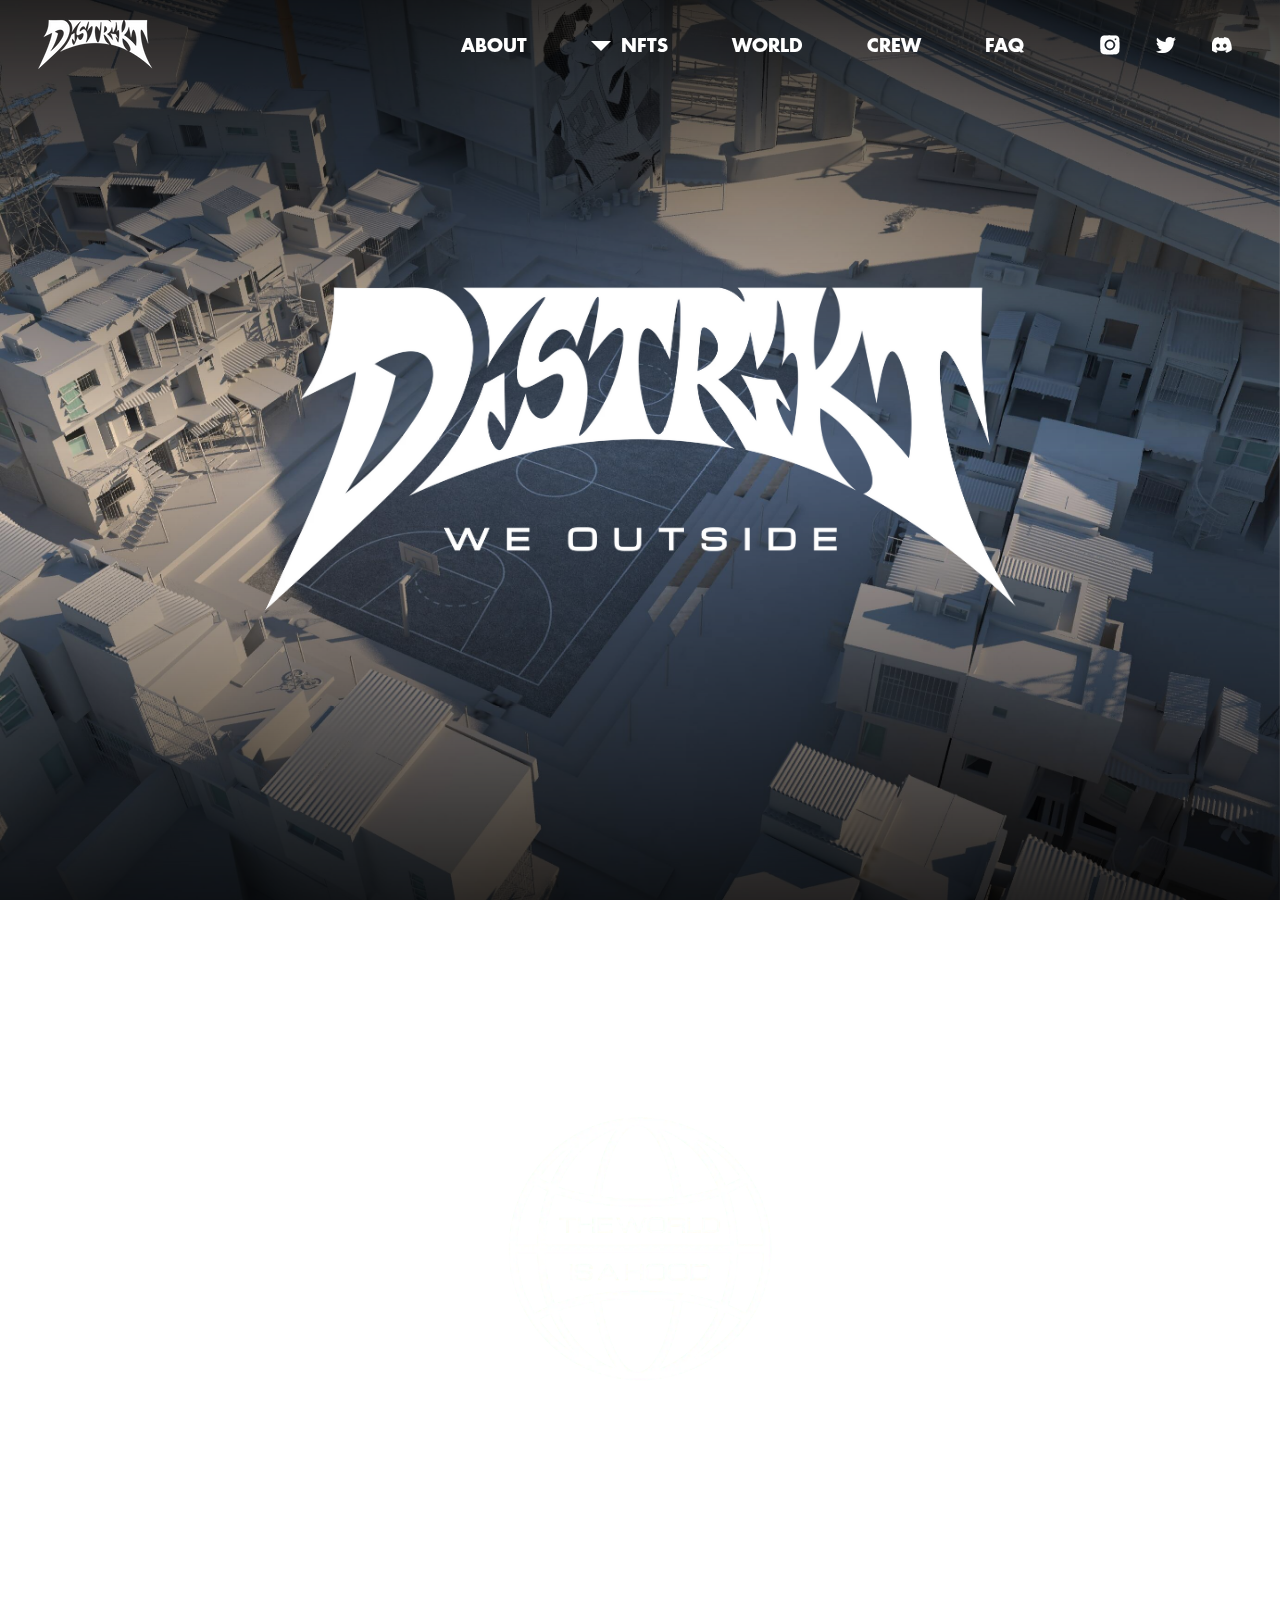
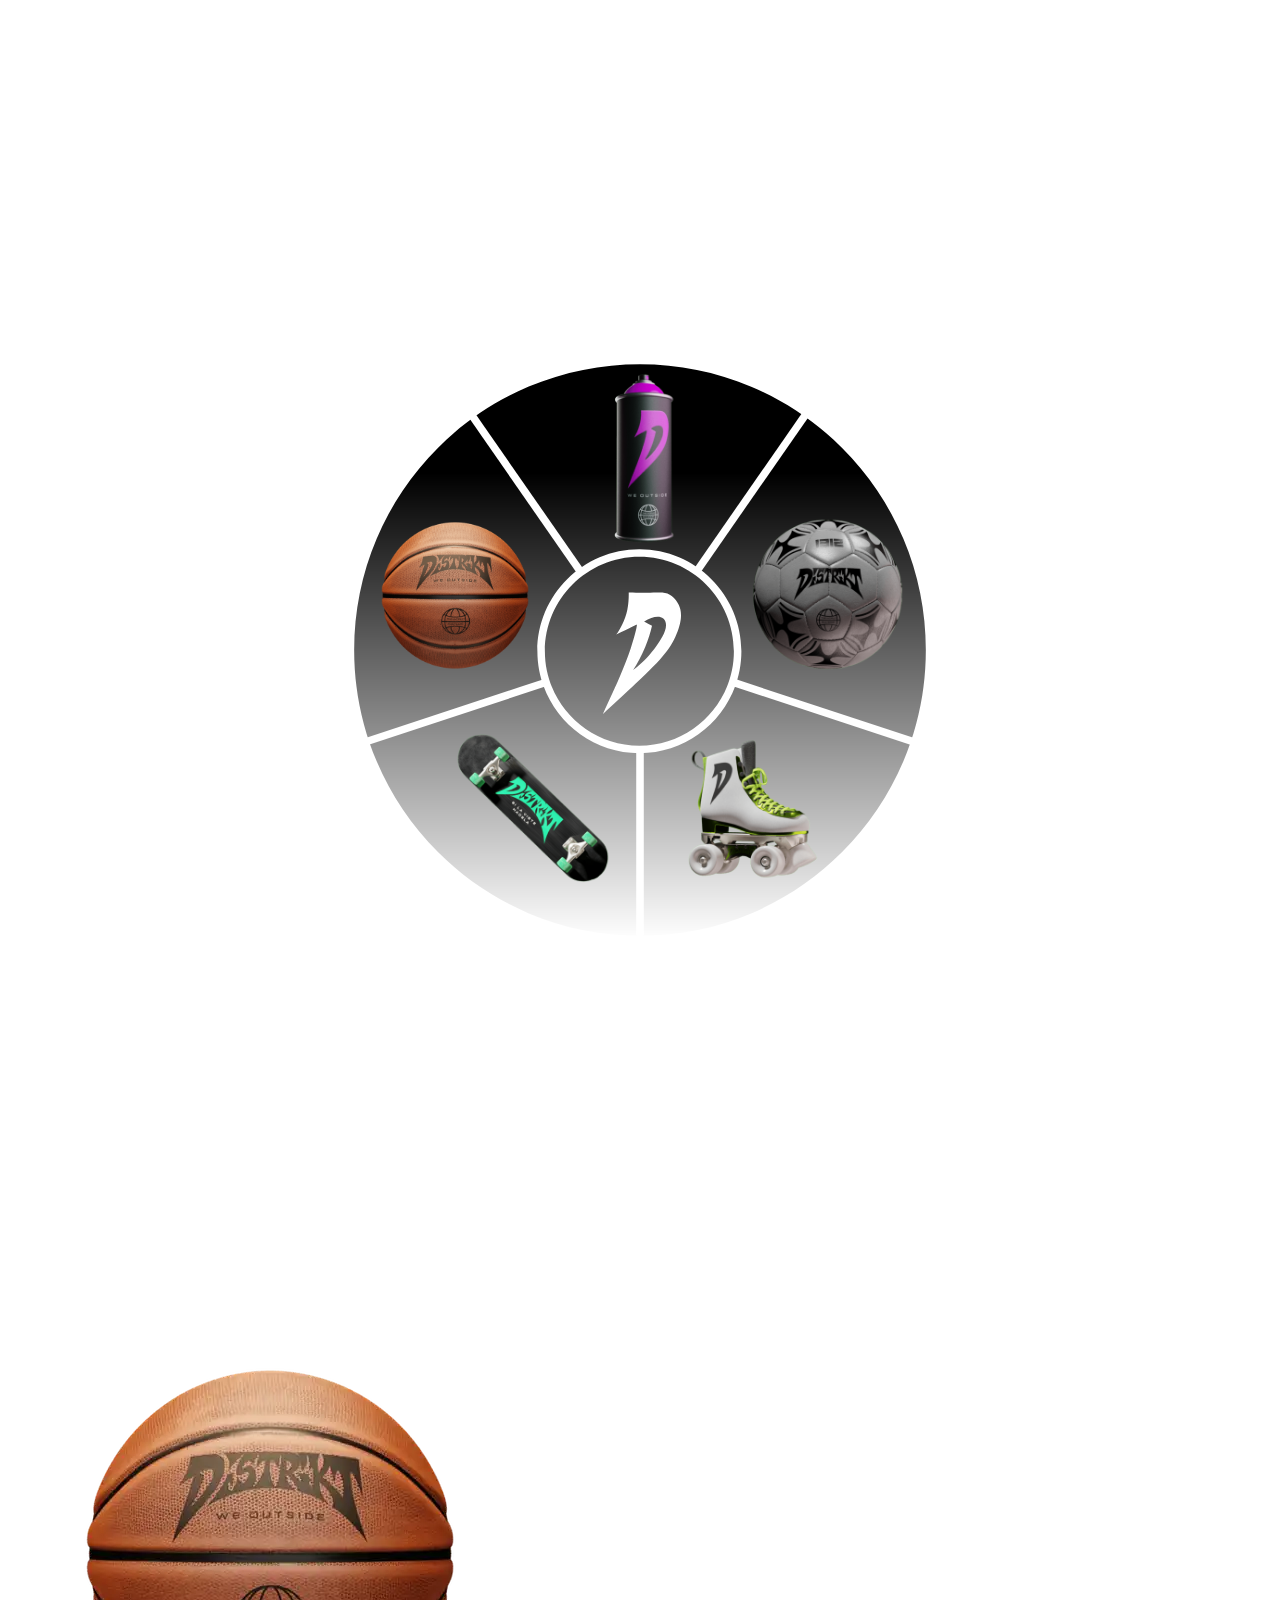
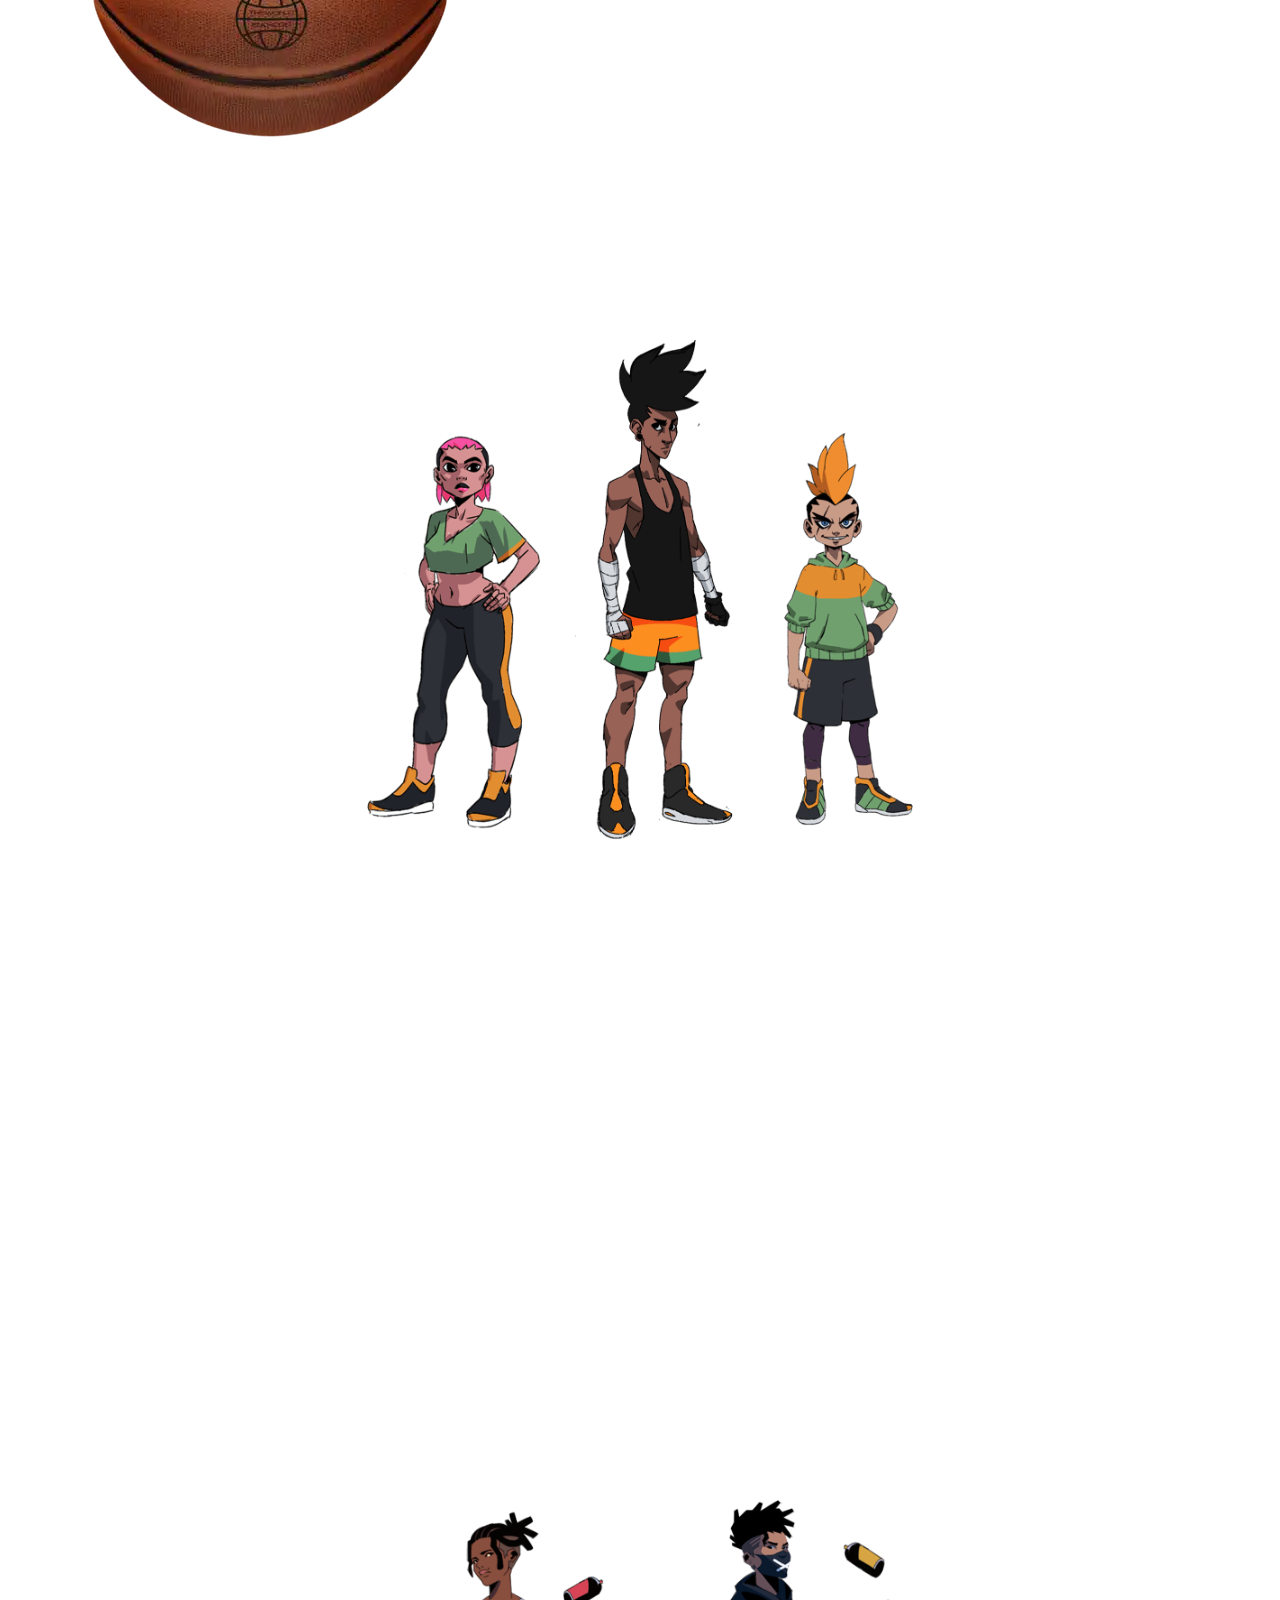
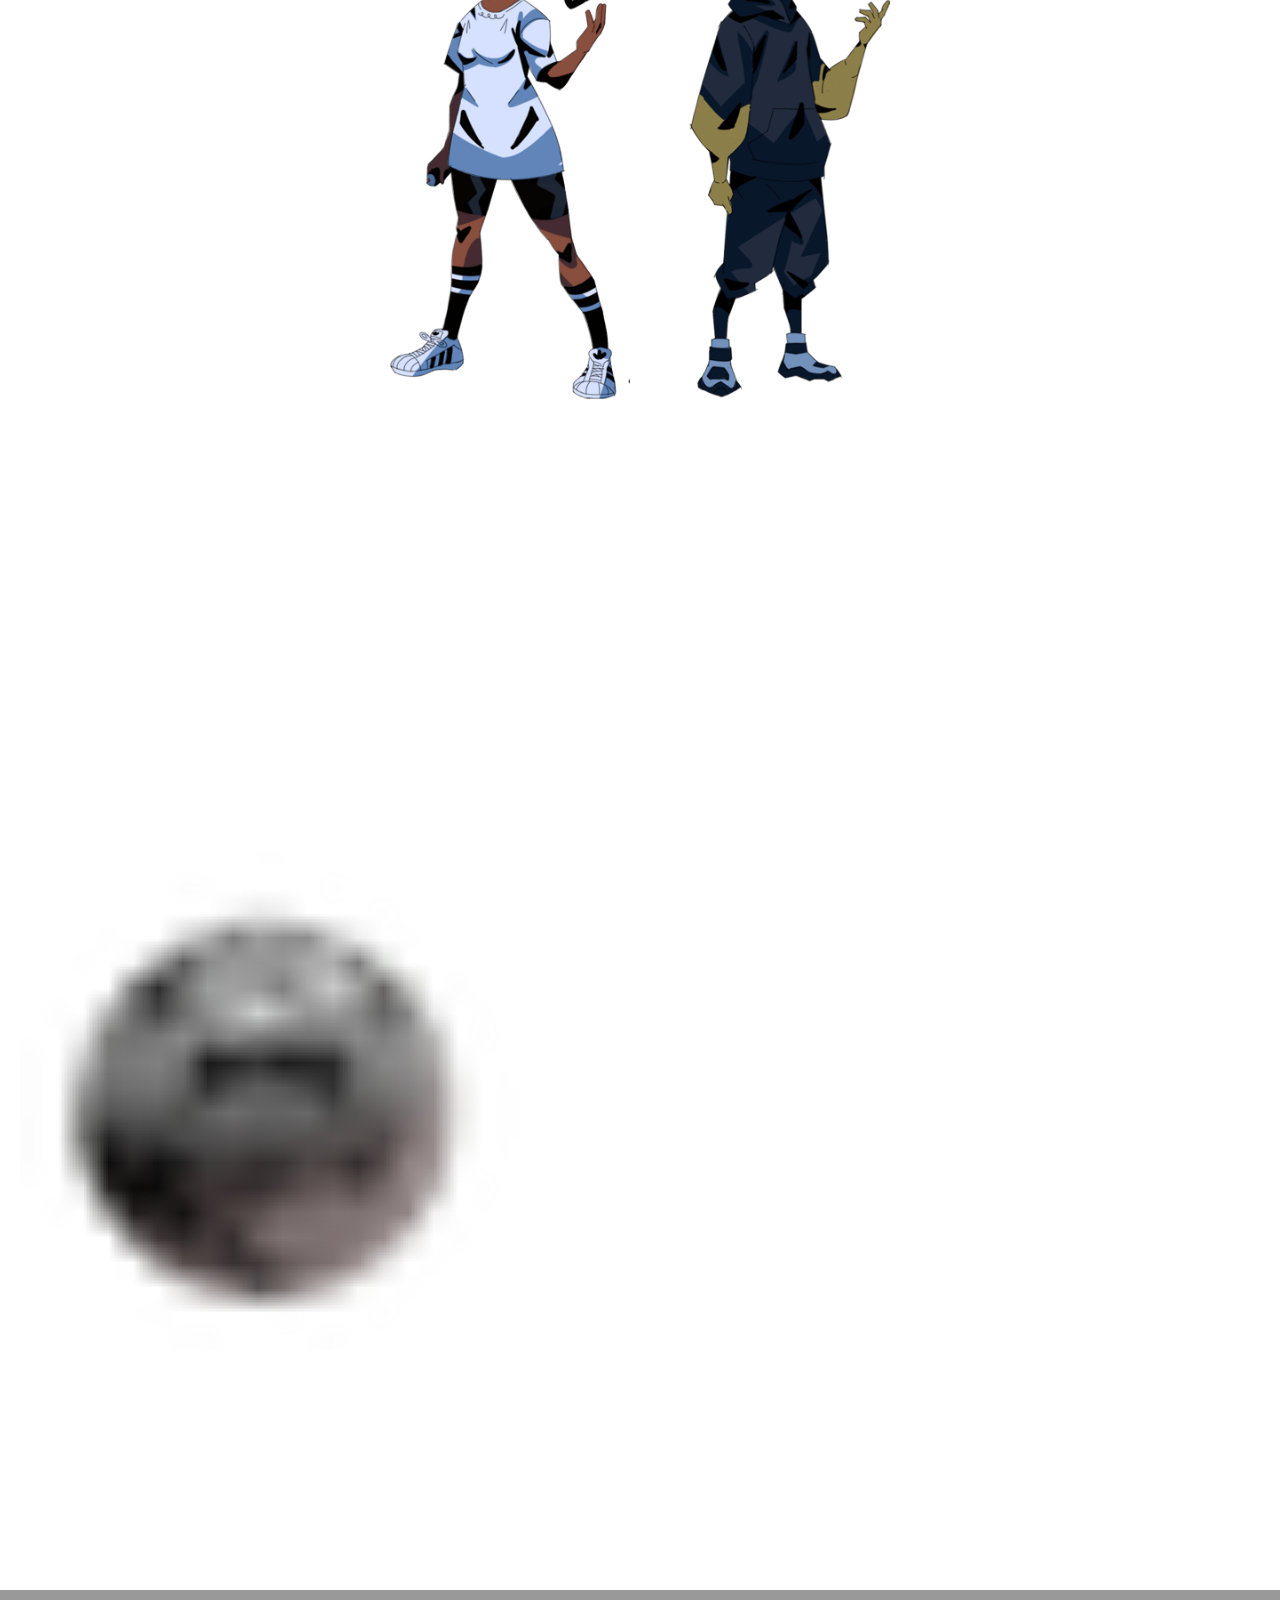
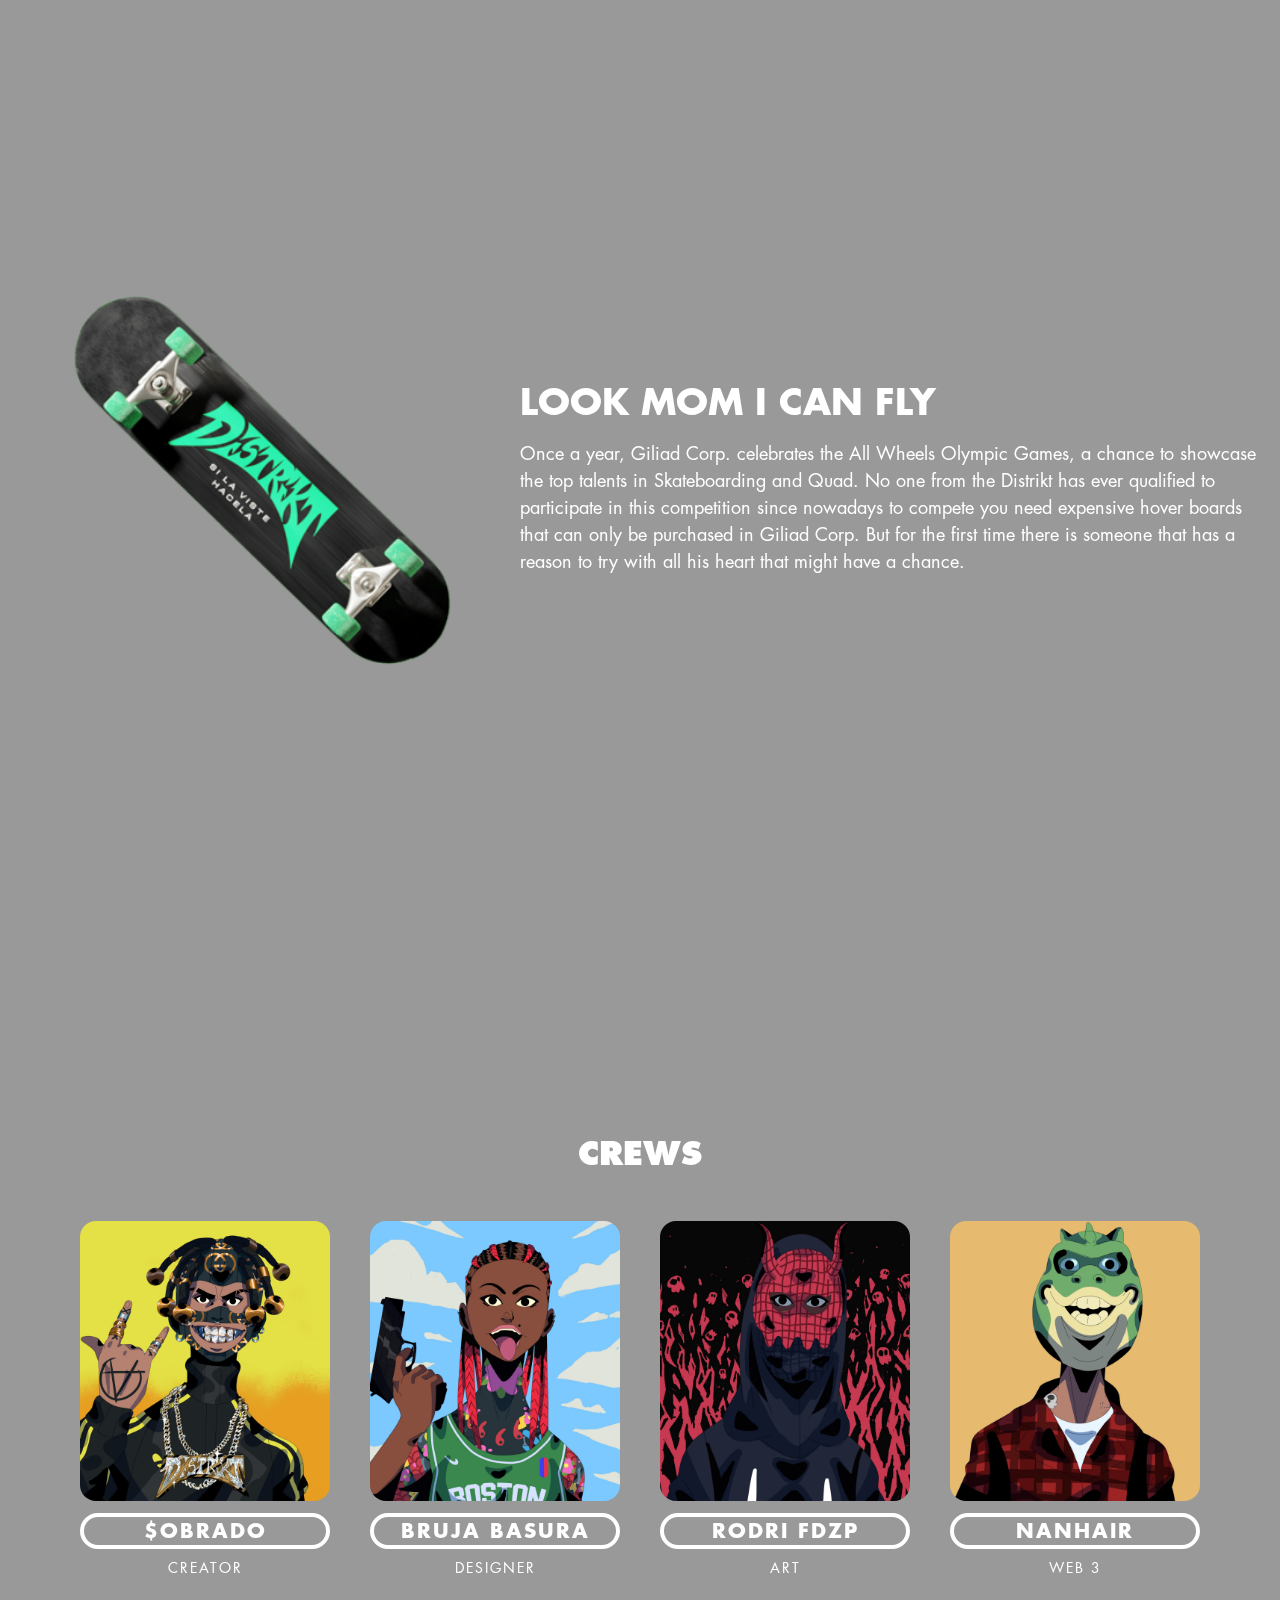
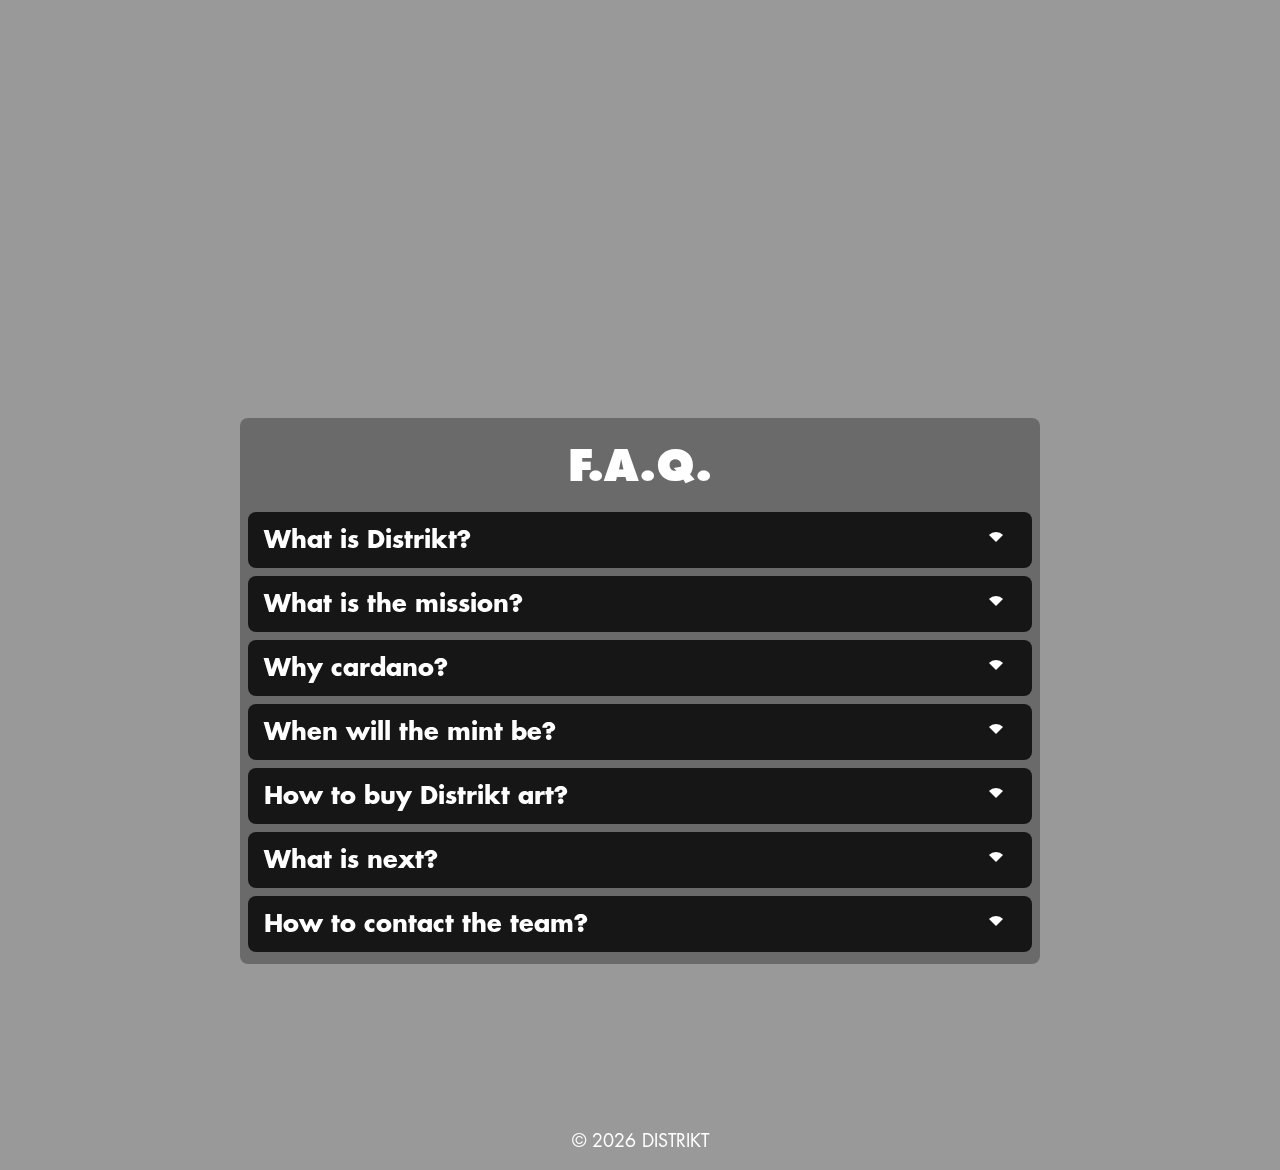
==== index.html @ e542fedb "Update index.html" ====
<!DOCTYPE html><html><head><meta charSet="utf-8"/><meta http-equiv="x-ua-compatible" content="ie=edge"/><meta name="viewport" content="width=device-width, initial-scale=1, shrink-to-fit=no"/><link rel="apple-touch-icon" sizes="180x180" href="https://distrikt.art/apple-touch-icon.png"/><link rel="icon" type="image/png" sizes="192x192" href="https://distrikt.art/android-chrome-192x192.png"/><link rel="icon" type="image/png" sizes="512x512" href="https://distrikt.art/android-chrome-512x512.png"/><link rel="icon" type="image/png" sizes="32x32" href="https://distrikt.art/favicon-32x32.png"/><link rel="icon" type="image/png" sizes="16x16" href="https://distrikt.art/favicon-16x16.png"/><meta name="msapplication-TileColor" content="#000000"/><meta name="theme-color" content="#000000"/><meta property="og:title" content="DISTRIKT"/><meta property="og:type" content="website"/><meta property="og:url" content="https://distrikt.art/"/><meta property="og:image" content="https://distrikt.art/cover.jpeg"/><meta property="og:description" content="Animated south-american stories about street, sports and arts. 🏀 🎨 ⚽ 🛹 🛼"/><meta property="og:site_name" content="DISTRIKT"/><meta name="twitter:card" content="summary"/><meta name="twitter:site" content="@DISTRIKTCNFT"/><meta name="twitter:creator" content="@DISTRIKTCNFT"/><meta name="twitter:title" content="DISTRIKT"/><meta name="twitter:description" content="Animated south-american stories about street, sports and arts. 🏀 🎨 ⚽ 🛹 🛼"/><meta name="twitter:image" content="https://distrikt.art/cover.jpeg"/><meta name="generator" content="Gatsby 5.8.1"/><style data-href="/styles.6218d7c2f581b1fd29a2.css" data-identity="gatsby-global-css">.splide__container{box-sizing:border-box;position:relative}.splide__list{-webkit-backface-visibility:hidden;backface-visibility:hidden;display:flex;height:100%;margin:0!important;padding:0!important}.splide.is-initialized:not(.is-active) .splide__list{display:block}.splide__pagination{align-items:center;display:flex;flex-wrap:wrap;justify-content:center;margin:0;pointer-events:none}.splide__pagination li{display:inline-block;line-height:1;list-style-type:none;margin:0;pointer-events:auto}.splide:not(.is-overflow) .splide__pagination{display:none}.splide__progress__bar{width:0}.splide{position:relative;visibility:hidden}.splide.is-initialized,.splide.is-rendered{visibility:visible}.splide__slide{-webkit-backface-visibility:hidden;backface-visibility:hidden;box-sizing:border-box;flex-shrink:0;list-style-type:none!important;margin:0;position:relative}.splide__slide img{vertical-align:bottom}.splide__spinner{animation:splide-loading 1s linear infinite;border:2px solid #999;border-left-color:transparent;border-radius:50%;bottom:0;contain:strict;display:inline-block;height:20px;left:0;margin:auto;position:absolute;right:0;top:0;width:20px}.splide__sr{clip:rect(0 0 0 0);border:0;height:1px;margin:-1px;overflow:hidden;padding:0;position:absolute;width:1px}.splide__toggle.is-active .splide__toggle__play,.splide__toggle__pause{display:none}.splide__toggle.is-active .splide__toggle__pause{display:inline}.splide__track{overflow:hidden;position:relative;z-index:0}@keyframes splide-loading{0%{transform:rotate(0)}to{transform:rotate(1turn)}}.splide__track--draggable{-webkit-touch-callout:none;-webkit-user-select:none;user-select:none}.splide__track--fade>.splide__list>.splide__slide{margin:0!important;opacity:0;z-index:0}.splide__track--fade>.splide__list>.splide__slide.is-active{opacity:1;z-index:1}.splide--rtl{direction:rtl}.splide__track--ttb>.splide__list{display:block}.splide__arrow{align-items:center;background:#ccc;border:0;border-radius:50%;cursor:pointer;display:flex;height:2em;justify-content:center;opacity:.7;padding:0;position:absolute;top:50%;transform:translateY(-50%);width:2em;z-index:1}.splide__arrow svg{fill:#000;height:1.2em;width:1.2em}.splide__arrow:hover:not(:disabled){opacity:.9}.splide__arrow:disabled{opacity:.3}.splide__arrow:focus-visible{outline:3px solid #0bf;outline-offset:3px}.splide__arrow--prev{left:1em}.splide__arrow--prev svg{transform:scaleX(-1)}.splide__arrow--next{right:1em}.splide.is-focus-in .splide__arrow:focus{outline:3px solid #0bf;outline-offset:3px}.splide__pagination{bottom:.5em;left:0;padding:0 1em;position:absolute;right:0;z-index:1}.splide__pagination__page{background:#ccc;border:0;border-radius:50%;display:inline-block;height:8px;margin:3px;opacity:.7;padding:0;position:relative;transition:transform .2s linear;width:8px}.splide__pagination__page.is-active{background:#fff;transform:scale(1.4);z-index:1}.splide__pagination__page:hover{cursor:pointer;opacity:.9}.splide__pagination__page:focus-visible{outline:3px solid #0bf;outline-offset:3px}.splide.is-focus-in .splide__pagination__page:focus{outline:3px solid #0bf;outline-offset:3px}.splide__progress__bar{background:#ccc;height:3px}.splide__slide{-webkit-tap-highlight-color:rgba(0,0,0,0)}.splide__slide:focus{outline:0}@supports(outline-offset:-3px){.splide__slide:focus-visible{outline:3px solid #0bf;outline-offset:-3px}}@media screen and (-ms-high-contrast:none){.splide__slide:focus-visible{border:3px solid #0bf}}@supports(outline-offset:-3px){.splide.is-focus-in .splide__slide:focus{outline:3px solid #0bf;outline-offset:-3px}}@media screen and (-ms-high-contrast:none){.splide.is-focus-in .splide__slide:focus{border:3px solid #0bf}.splide.is-focus-in .splide__track>.splide__list>.splide__slide:focus{border-color:#0bf}}.splide__toggle{cursor:pointer}.splide__toggle:focus-visible{outline:3px solid #0bf;outline-offset:3px}.splide.is-focus-in .splide__toggle:focus{outline:3px solid #0bf;outline-offset:3px}.splide__track--nav>.splide__list>.splide__slide{border:3px solid transparent;cursor:pointer}.splide__track--nav>.splide__list>.splide__slide.is-active{border:3px solid #000}.splide__arrows--rtl .splide__arrow--prev{left:auto;right:1em}.splide__arrows--rtl .splide__arrow--prev svg{transform:scaleX(1)}.splide__arrows--rtl .splide__arrow--next{left:1em;right:auto}.splide__arrows--rtl .splide__arrow--next svg{transform:scaleX(-1)}.splide__arrows--ttb .splide__arrow{left:50%;transform:translate(-50%)}.splide__arrows--ttb .splide__arrow--prev{top:1em}.splide__arrows--ttb .splide__arrow--prev svg{transform:rotate(-90deg)}.splide__arrows--ttb .splide__arrow--next{bottom:1em;top:auto}.splide__arrows--ttb .splide__arrow--next svg{transform:rotate(90deg)}.splide__pagination--ttb{bottom:0;display:flex;flex-direction:column;left:auto;padding:1em 0;right:.5em;top:0}@font-face{font-named-instance:"Regular";font-display:swap;font-family:FuturaStd;font-style:normal;font-weight:100 400;src:url(/static/FuturaStdBook-5f83b0049a36e35d22658f272d501f66.otf) format("opentype")}@font-face{font-named-instance:"Bold";font-display:swap;font-family:FuturaStd;font-style:normal;font-weight:600;src:url(/static/FuturaStdBold-fe9bd26c044eb0bfaa28ec000f633e35.otf) format("opentype")}@font-face{font-named-instance:"ExtraBold";font-display:swap;font-family:FuturaStd;font-style:normal;font-weight:800;src:url(/static/FuturaStdExtraBold-db6be7c246fd3f966ebc75201dbd263a.otf) format("opentype")}*{box-sizing:border-box}*,body,html{margin:0;padding:0}body,html{background-color:transparent;color:#fff;font-family:FuturaStd,sans-serif;font-size:16px;line-height:1;overflow-x:hidden;position:relative;scroll-behavior:smooth}.layout{align-items:center;display:flex;flex-direction:column;height:100%;width:100%}.bg{background-image:url(/static/home-628b1654e50f5cb9cc5fa627952e1435.jpeg);background-position:50%;background-repeat:no-repeat;background-size:cover;height:100vh;transition:background-size .2s ease-out;width:100vw;z-index:-1}.bg,.mask{bottom:0;left:0;position:fixed;right:0;top:0}.mask{background:linear-gradient(180deg,rgba(0,0,0,.8) 0,transparent 50%,rgba(0,0,0,.8))}.unmask{width:100%}nav.nav-bar{align-items:center;display:flex;padding:8px 30px;position:fixed;width:100%;z-index:1000}nav.nav-bar .overlay{-webkit-backdrop-filter:blur(8px);backdrop-filter:blur(8px);background:rgba(0,0,0,.1);display:block;height:100%;left:0;margin:0;padding:0;position:fixed;top:0;width:100%}nav.nav-bar #menuToggle{display:none;margin-left:8px;position:relative;z-index:1}nav.nav-bar #menuToggle .ham{align-items:center;cursor:pointer;display:flex;flex-direction:column;height:50px;justify-content:center;position:relative;-webkit-user-select:none;user-select:none;width:50px;z-index:2}nav.nav-bar #menuToggle .ham>span{background:#fff;border-radius:3px;display:block;height:4px;margin-bottom:5px;position:absolute;transition:transform .5s cubic-bezier(.77,.2,.05,1),background .5s cubic-bezier(.77,.2,.05,1),opacity .55s ease;width:33px;z-index:1}nav.nav-bar #menuToggle .ham>span:first-child{transform:translateY(-6px)}nav.nav-bar #menuToggle .ham>span:nth-child(2){transform:translateY(1px)}nav.nav-bar #menuToggle .ham>span:last-child{transform:translateY(8px)}nav.nav-bar #menuToggle .ham.open>span{top:auto;transform:rotate(45deg)}nav.nav-bar #menuToggle .ham.open>span:nth-last-child(2){bottom:auto;transform:rotate(-45deg)}nav.nav-bar #menuToggle .ham.open>span:nth-last-child(3){opacity:0}nav.nav-bar #menuToggle #mobileMenu{background-color:rgba(0,0,0,.6);border-radius:15px;list-style-type:none;padding:50px 16px 16px;position:absolute;right:0;top:0;transform:scale(0);transform-origin:top right;transition:transform .5s cubic-bezier(.77,.2,.05,1);width:260px}nav.nav-bar #menuToggle #mobileMenu.open{transform:scale(1)}nav.nav-bar #menuToggle #mobileMenu li{color:#efefef;cursor:pointer;font-size:20px;font-weight:600;padding:8px 4px;text-decoration:none;text-transform:uppercase}nav.nav-bar #menuToggle #mobileMenu li .nft-menu{align-items:center;display:flex;width:100%}nav.nav-bar #menuToggle #mobileMenu li .nft-menu .arrow-down{margin-left:12px;margin-right:0;transition:transform .3s ease-in-out}nav.nav-bar #menuToggle #mobileMenu li .nft-menu .arrow-down.open{transform:rotate(180deg)}nav.nav-bar #menuToggle #mobileMenu li.nested-menu{display:none;padding:8px 4px}nav.nav-bar #menuToggle #mobileMenu li.nested-menu.open{display:block}nav.nav-bar #menuToggle #mobileMenu li.nested-menu ul{list-style:none;margin-left:10px;padding:0}nav.nav-bar #menuToggle #mobileMenu li.nested-menu ul li{font-size:16px}nav.nav-bar #menuToggle #mobileMenu li.nested-menu ul li a{color:#efefef;text-decoration:none}nav.nav-bar #menuToggle #mobileMenu li.nested-menu ul li a:hover{color:#fff}nav.nav-bar #menuToggle #mobileMenu li a,nav.nav-bar #menuToggle #mobileMenu li div{transition:letter-spacing .3s ease-in-out}nav.nav-bar #menuToggle #mobileMenu li>a:hover,nav.nav-bar #menuToggle #mobileMenu li>div:hover{letter-spacing:1px}.nav-bg{background:linear-gradient(180deg,rgba(0,0,0,.9) 0,rgba(0,0,0,.4) 50%,transparent);height:90px;left:0;opacity:0;position:fixed;top:0;transition:opacity .3s ease-in-out;width:100%;z-index:0}.brand,.pages{z-index:1}.brand{cursor:pointer;width:130px}ul.socials{display:flex;justify-content:space-between;list-style:none}ul.socials li{align-items:center;border-radius:20px;display:flex;height:40px;justify-content:center;margin:0 8px;width:40px}ul.socials li:hover{background-color:#000}ul.pages{display:flex;flex:1 1;justify-content:flex-end;list-style:none;margin-right:26px}ul.pages>li{align-items:center;display:flex;margin:0 32px}ul.pages>li a,ul.pages>li>div{border-radius:36px;color:#fff;cursor:pointer;font-size:24px;font-weight:600;padding:10px 16px 8px;text-decoration:none;text-transform:uppercase;transition:background-color .2s ease-in-out}ul.pages.about>li.n-about div,ul.pages.airdrops>li.n-airdrops>div,ul.pages.crew>li.n-crew div,ul.pages.distrikt-pass>li.n-distrikt-pass>div,ul.pages.faq>li.n-faq div,ul.pages.main-collection>li.n-main-collection>div,ul.pages.world>li.n-world div,ul.pages>li a:hover,ul.pages>li>div:hover{background-color:#000}.arrow-down{border-left:10px solid transparent;border-right:10px solid transparent;border-top:10px solid #fff;height:0;margin-right:10px;width:0}div.dropdown{align-items:center;display:flex;position:relative}div.dropdown .dropdown-wrapper{height:0;left:0;opacity:0;overflow:hidden;padding-top:8px;position:absolute;top:150%;transition:all .2s ease-in-out;z-index:100}div.dropdown:hover>.dropdown-wrapper{height:auto;opacity:1;top:100%}div.dropdown ul{-webkit-backdrop-filter:blur(2px);backdrop-filter:blur(2px);background-color:rgba(0,0,0,.6);border-radius:15px;list-style:none;padding:10px 5px;width:220px}div.dropdown ul>li a{display:inline-block;font-size:16px;margin-bottom:4px;width:100%}div.dropdown ul>li a:last-child{margin-bottom:0}.banner{height:100vh;max-width:855px;width:100%}.about-content,.banner{align-items:center;display:flex;justify-content:center}.about-content{flex-direction:column;max-width:960px}.about-content p{font-size:18px;font-weight:600;line-height:1.5;margin-bottom:0;margin-top:40px;text-align:center;text-transform:uppercase}.about-content .logo{width:300px}#basket,#crew,#faq,#football,#graffiti,#skate,#world,.f-grid{align-items:center;background-attachment:fixed;background-size:cover;display:flex;flex-direction:column;justify-content:center;width:100%}#world{background-image:url(/static/world-ae9158744f41256d60c122b1c4a924d9.jpg);transition:background-image .3s ease}#world.basket{background-image:url(/static/basket-alt-22498087a5715a57e88f2efb6659eec4.jpg)}#world.graffiti{background-image:url(/static/graffcity-ed4fe4b039419d278e6099ee27d00224.jpg)}#world.football{background-image:url(/static/futbol-d324284507ffe356fc89e7c8178dedff.jpg)}#world.quad,#world.skate{background-image:url(/static/skateandquad-14905f513be2f6d6a1fc6b205036f7c5.jpg)}#graffiti{background-image:url(/static/graffcity-ed4fe4b039419d278e6099ee27d00224.jpg);padding:40px 20px}#basket{background-image:url(/static/basket-alt-22498087a5715a57e88f2efb6659eec4.jpg);padding:40px 20px}#faq{background-image:url(/static/faq_bg-4c7b83a96d28d431ccc43c7071ace1c2.jpg)}#faq .f-grid{background-color:rgba(0,0,0,.4);display:flex;flex-direction:column;justify-content:flex-start;min-height:100vh}#faq .f-grid .accordion-wrapper{margin:auto 0}#faq .f-grid .accordion-wrapper h1{font-size:42px;font-weight:800;margin:20px 0;text-align:center}#faq .f-grid .accordion-wrapper a{color:#fff;font-weight:700}#crew{background-image:url(/static/crew_bg-46d6efce6a100c470f72e5d1872acd40.jpg)}#football{background-image:url(/static/futbol-alt-618bc682335be1b3128d24f3e2eac7c7.jpg);padding:40px 20px}#skate{background-image:url(/static/skateandquad-alt-f31391323ae12a3bb03b8e97c5a1bed5.jpg)}#skate .f-grid{background-color:rgba(0,0,0,.4);height:100%;padding:40px 20px}.scroll-snap{min-height:100vh}div.world-contents{align-items:center;display:flex;flex-direction:column;justify-content:center;position:relative;width:600px}div.world-contents img.wheel{height:auto;width:100%}div.world-contents .basket-img,div.world-contents .football-img,div.world-contents .graffiti-img,div.world-contents .quad-img,div.world-contents .skate-img{cursor:pointer;height:200px;position:absolute;width:200px}div.world-contents .graffiti-img{left:50%;top:10px;transform:translateX(-50%)}div.world-contents .basket-img{left:15px;top:40%;transform:translateY(-50%)}div.world-contents .football-img{right:10px;top:40%;transform:translateY(-50%)}div.world-contents .skate-img{bottom:7%;left:16%}div.world-contents .quad-img{bottom:7%;right:15%}div.world-contents .basket-img:hover,div.world-contents .football-img:hover,div.world-contents .graffiti-img:hover,div.world-contents .quad-img:hover,div.world-contents .skate-img:hover{filter:drop-shadow(0 0 10px #fff)}.grid{align-items:center;display:flex;height:100vh;max-width:1300px;width:100%}.grid-item.content{flex:1 1}.grid-item.content h1{font-size:36px;font-weight:600;margin-bottom:20px;text-transform:uppercase}.grid-item.content p{font-size:18px;line-height:1.5}.grid-item.content .title{align-items:center;display:flex;margin-bottom:20px}.grid-item.content .title h1{margin:0}.grid-item.content .title button{background:none;border:4px solid #fff;border-radius:30px;color:#fff;cursor:pointer;font-size:24px;font-weight:700;margin-left:24px;padding:4px 8px 4px 40px;position:relative;transition:all .3s ease}.grid-item.content .title button:after{border-bottom:10px solid transparent;border-left:16px solid #fff;border-top:10px solid transparent;content:"";height:0;left:16px;position:absolute;top:50%;transform:translateY(-50%);width:0}.grid-item.content .title button:hover{background-color:#fff;color:#444}.grid-item.content .title button:hover:after{border-left:16px solid #444}.grid-item .skate{height:500px;position:relative;width:500px}.grid-item .skate img{height:100%;position:absolute;width:100%}.grid-item .skate img:first-child{animation:crossFade1 10s 3s infinite}.grid-item .skate img:nth-child(2){animation:crossFade2 10s 3s infinite;opacity:0}#basket .grid,#graffiti .grid{height:auto;margin-bottom:150px;margin-top:150px}@keyframes crossFade1{0%{opacity:1}50%{opacity:0}to{opacity:1}}@keyframes crossFade2{0%{opacity:0}50%{opacity:1}to{opacity:0}}.progress-bar{background-color:#fff;bottom:0;left:0;overflow:hidden;position:absolute}.progress-bar>div{background:#ff3232;background:linear-gradient(90deg,#ff3232 0,#fff832 20%,#3632ff 40%,#31e9f9 60%,#35f931 80%,#fc32f5);height:5px;width:100vw}.slide-container{align-items:center;display:flex;justify-content:center;padding-bottom:120px;width:100%}.slider div.splide__slide{width:100%}.slider div.slide{align-items:center;display:flex;flex-direction:column;height:100%;width:100%}.slider div.slide img{height:100%;object-fit:contain;object-position:center bottom;width:100%}.slider div.slide p.caption{font-size:20px;font-weight:600;height:36px;line-height:36px;transition:color .3s ease}.slider .splide__arrow{border-radius:0;height:50px;opacity:1;overflow:visible;width:50px}.slider .splide__arrows.splide__arrows--ltr{align-items:center;display:flex;flex-direction:row;justify-content:center}.slider .splide__arrow--next svg,.slider .splide__arrow--prev svg{opacity:0}.slider .splide__arrow--next{background:url([data-uri]),transparent;background-repeat:no-repeat;background-size:contain;position:relative;transform:translate(50px,50%)}.slider .splide__arrow--next:disabled{opacity:.15}.slider .splide__arrow--prev{background:url([data-uri]),transparent;background-repeat:no-repeat;background-size:contain;position:relative;transform:translate(-50px,50%)}.slider .splide__arrow--prev:disabled{opacity:.15}.slider.crews div.slide{margin:0 auto;max-width:250px}.slider.crews div.slide img{border-radius:16px;height:calc(100% - 80px);margin-bottom:12px;object-fit:cover;object-position:center bottom;width:100%}.slider.crews div.slide p.role{font-size:14px;letter-spacing:2px;text-transform:uppercase;transition:color .3s ease}.slider.crews div.slide p.name{border:4px solid #fff;border-radius:32px;font-size:20px;font-weight:600;height:36px;letter-spacing:2px;margin-bottom:12px;padding:5px 8px 4px;text-align:center;text-transform:uppercase;transition:all .3s ease;width:100%}.slider.crews div.slide p.name:hover{background-color:#fff;color:#000}#crew .f-grid{background-color:rgba(0,0,0,.4);height:100vh}#crew .f-grid h1{margin-bottom:50px;text-transform:uppercase}.accordion-wrapper{-webkit-backdrop-filter:blur(4px);backdrop-filter:blur(4px);background-color:rgba(0,0,0,.3);border-radius:8px;display:flex;flex-direction:column;max-width:100%;overflow:hidden;padding:8px;width:800px}.accordion-wrapper .panel{background-color:rgba(0,0,0,.8);border-radius:8px;color:#fff;margin:4px 0;overflow:hidden;transition:margin-bottom .3s ease,background-color .3s ease}.accordion-wrapper .panel:last-child{margin-bottom:0}.accordion-wrapper .panel:first-child{margin-top:0}.accordion-wrapper .panel:hover{background-color:rgba(0,0,0,.9)}.accordion-wrapper .panel button{background-color:transparent;border:none;color:#fff;cursor:pointer;display:flex;font-family:FuturaStd,sans-serif;font-size:24px;font-weight:600;line-height:1;padding:16px;text-align:left;width:100%}.accordion-wrapper .panel button span{flex:1 1}.accordion-wrapper .panel button .arrow-down{border:10px solid transparent;border-bottom-color:#fff;border-radius:10px;height:0;margin-left:8px;margin-top:-16px;transform:rotate(180deg);transform-origin:bottom;transition:transform .3s ease;width:0}.accordion-wrapper .panel p{font-size:18px;line-height:1.5;max-height:0;opacity:0;overflow:hidden;transition:all .4s ease-in,all 0 ease-out}.accordion-wrapper .panel.active{margin:16px 0}.accordion-wrapper .panel.active:last-child{margin-bottom:0}.accordion-wrapper .panel.active:first-child{margin-top:0}.accordion-wrapper .panel.active button .arrow-down{margin-top:-10px;transform:rotate(0deg);transition:transform .3s ease}.accordion-wrapper .panel.active p{max-height:1000px;opacity:1;padding:16px}.accordion-wrapper>p{display:none}#faq .f-grid>p.copy{font-size:18px;margin:20px 0;text-align:center}@media screen and (max-width:969px){.nav-bg{height:70px}.brand{cursor:pointer;width:100px}.about-content p{font-size:18px;font-weight:600;line-height:1.5;margin-bottom:40px;margin-top:40px;max-width:600px;padding:0 16px;text-align:center;text-transform:uppercase}.about-content .logo{width:200px}.slider .splide__arrow{height:30px;width:30px}.grid{align-items:center;flex-direction:column;height:auto;margin-bottom:100px;max-width:1300px}.grid-item.content h1{font-size:30px}.grid-item.content .title{align-items:center;display:flex;margin-bottom:20px}.grid-item.content .title h1{font-size:24px;margin:0}.grid-item.content .title button{border-radius:30px;font-size:16px;margin-left:8px;padding:8px 8px 8px 35px;width:160px}.grid-item.img{margin-bottom:50px;width:350px}.grid-item.img img{object-fit:cover;object-position:10%;width:100%}.grid-item .skate{height:350px;width:350px}#faq .f-grid{justify-content:flex-start;min-height:auto}#faq .f-grid .accordion-wrapper{border-radius:0;padding-top:80px;width:100%}#faq .f-grid .accordion-wrapper h1{font-size:26px;line-height:1.5}#faq .f-grid .accordion-wrapper .panel button{font-size:18px}#faq .f-grid .accordion-wrapper>p{display:inline-block;font-size:14px;padding:16px;text-align:center}#faq .f-grid>p.copy{display:none}#basket .grid,#graffiti .grid{height:auto;margin-bottom:150px;margin-top:50px}}@media screen and (max-width:1360px){ul.pages>li{margin:0 16px}ul.pages>li a,ul.pages>li div{font-size:18px}}@media screen and (max-width:1080px){ul.pages{margin-right:8px}ul.pages>li{margin:0 8px}ul.pages>li a,ul.pages>li div{font-size:18px}}@media screen and (max-width:969px){nav.nav-bar{padding:0 8px}nav.nav-bar ul.pages{display:none}nav.nav-bar ul.socials{margin-left:auto}nav.nav-bar ul.socials li{border-radius:0;margin:0 4px;width:35px}nav.nav-bar ul.socials li:hover{background-color:transparent}nav.nav-bar #menuToggle{display:block}}.modal{align-items:center;-webkit-backdrop-filter:blur(5px);backdrop-filter:blur(5px);background-color:rgba(0,0,0,.8);bottom:0;display:flex;height:100vh;justify-content:center;overflow:hidden;position:fixed;right:0;transition:width .3s ease,height .3s ease;width:0;z-index:1000}.modal-overlay{display:none;height:100%;left:0;position:absolute;top:0;width:100%}.modal-content{border-radius:10px;max-width:1000px;overflow:hidden;position:relative;width:100%}.modal-content video{border-radius:10px;height:100%;object-fit:cover;object-position:50% 50%;width:100%}.modal-content button{background-color:transparent;background-color:hsla(0,0%,100%,.333);border:none;border-radius:50%;cursor:pointer;height:40px;padding:4px;position:absolute;right:8px;top:8px;width:40px;z-index:1000}.modal-content button:focus{outline:none}.modal-content button svg{fill:#fff}.modal.opened{width:100vw}@media screen and (max-height:768px){.banner{max-width:600px}.about-content p{font-size:16px}.about-content .logo{width:220px}div.world-contents{transform:scale(.75)}.grid-item.content h1{font-size:30px}.grid-item.content p{max-width:720px}.grid-item.img{margin-bottom:50px;width:350px}.grid-item .skate{height:350px;width:350px}.slider .splide__arrow{height:30px;width:30px}}@media screen and (max-width:600px){div.world-contents{transform:scale(.75)}}@media screen and (max-width:450px){div.world-contents{transform:scale(.5)}}</style><style>.gatsby-image-wrapper{position:relative;overflow:hidden}.gatsby-image-wrapper picture.object-fit-polyfill{position:static!important}.gatsby-image-wrapper img{bottom:0;height:100%;left:0;margin:0;max-width:none;padding:0;position:absolute;right:0;top:0;width:100%;object-fit:cover}.gatsby-image-wrapper [data-main-image]{opacity:0;transform:translateZ(0);transition:opacity .25s linear;will-change:opacity}.gatsby-image-wrapper-constrained{display:inline-block;vertical-align:top}</style><noscript><style>.gatsby-image-wrapper noscript [data-main-image]{opacity:1!important}.gatsby-image-wrapper [data-placeholder-image]{opacity:0!important}</style></noscript><script type="module">const e="undefined"!=typeof HTMLImageElement&&"loading"in HTMLImageElement.prototype;e&&document.body.addEventListener("load",(function(e){const t=e.target;if(void 0===t.dataset.mainImage)return;if(void 0===t.dataset.gatsbyImageSsr)return;let a=null,n=t;for(;null===a&&n;)void 0!==n.parentNode.dataset.gatsbyImageWrapper&&(a=n.parentNode),n=n.parentNode;const o=a.querySelector("[data-placeholder-image]"),r=new Image;r.src=t.currentSrc,r.decode().catch((()=>{})).then((()=>{t.style.opacity=1,o&&(o.style.opacity=0,o.style.transition="opacity 500ms linear")}))}),!0);</script><link rel="sitemap" type="application/xml" href="/sitemap-index.xml"/><link rel="icon" href="/favicon-32x32.png?v=afaa5517e458194c8b8bc74c8d46c412" type="image/png"/><link rel="manifest" href="/manifest.webmanifest" crossorigin="anonymous"/><link rel="apple-touch-icon" sizes="48x48" href="/icons/icon-48x48.png?v=afaa5517e458194c8b8bc74c8d46c412"/><link rel="apple-touch-icon" sizes="72x72" href="/icons/icon-72x72.png?v=afaa5517e458194c8b8bc74c8d46c412"/><link rel="apple-touch-icon" sizes="96x96" href="/icons/icon-96x96.png?v=afaa5517e458194c8b8bc74c8d46c412"/><link rel="apple-touch-icon" sizes="144x144" href="/icons/icon-144x144.png?v=afaa5517e458194c8b8bc74c8d46c412"/><link rel="apple-touch-icon" sizes="192x192" href="/icons/icon-192x192.png?v=afaa5517e458194c8b8bc74c8d46c412"/><link rel="apple-touch-icon" sizes="256x256" href="/icons/icon-256x256.png?v=afaa5517e458194c8b8bc74c8d46c412"/><link rel="apple-touch-icon" sizes="384x384" href="/icons/icon-384x384.png?v=afaa5517e458194c8b8bc74c8d46c412"/><link rel="apple-touch-icon" sizes="512x512" href="/icons/icon-512x512.png?v=afaa5517e458194c8b8bc74c8d46c412"/><title data-gatsby-head="true">DISTRIKT</title></head><body><div id="___gatsby"><div style="outline:none" tabindex="-1" id="gatsby-focus-wrapper"><div class="bg"><div class="mask"></div></div><div class="layout"><nav class="nav-bar"><div class="nav-bg" style="opacity:0"></div><div class="brand" role="button" tabindex="0"><div data-gatsby-image-wrapper="" class="gatsby-image-wrapper gatsby-image-wrapper-constrained"><div style="max-width:130px;display:block"><img alt="" role="presentation" aria-hidden="true" src="data:image/svg+xml;charset=utf-8,%3Csvg%20height=&#x27;73&#x27;%20width=&#x27;130&#x27;%20xmlns=&#x27;http://www.w3.org/2000/svg&#x27;%20version=&#x27;1.1&#x27;%3E%3C/svg%3E" style="max-width:100%;display:block;position:static"/></div><img aria-hidden="true" data-placeholder-image="" style="opacity:1;transition:opacity 500ms linear" decoding="async" src="[data-uri]" alt=""/><picture><source type="image/webp" data-srcset="/static/bfd83f6d118b19a3456673d76dad860e/31e92/distrikt-brand.webp 33w,/static/bfd83f6d118b19a3456673d76dad860e/8b4ce/distrikt-brand.webp 65w,/static/bfd83f6d118b19a3456673d76dad860e/bb373/distrikt-brand.webp 130w,/static/bfd83f6d118b19a3456673d76dad860e/e6d6f/distrikt-brand.webp 260w" sizes="(min-width: 130px) 130px, 100vw"/><img data-gatsby-image-ssr="" data-main-image="" style="opacity:0" sizes="(min-width: 130px) 130px, 100vw" decoding="async" loading="lazy" data-src="/static/bfd83f6d118b19a3456673d76dad860e/afc77/distrikt-brand.png" data-srcset="/static/bfd83f6d118b19a3456673d76dad860e/0ebd1/distrikt-brand.png 33w,/static/bfd83f6d118b19a3456673d76dad860e/be400/distrikt-brand.png 65w,/static/bfd83f6d118b19a3456673d76dad860e/afc77/distrikt-brand.png 130w,/static/bfd83f6d118b19a3456673d76dad860e/f3ed0/distrikt-brand.png 260w" alt="Distrikt"/></picture><noscript><picture><source type="image/webp" srcSet="/static/bfd83f6d118b19a3456673d76dad860e/31e92/distrikt-brand.webp 33w,/static/bfd83f6d118b19a3456673d76dad860e/8b4ce/distrikt-brand.webp 65w,/static/bfd83f6d118b19a3456673d76dad860e/bb373/distrikt-brand.webp 130w,/static/bfd83f6d118b19a3456673d76dad860e/e6d6f/distrikt-brand.webp 260w" sizes="(min-width: 130px) 130px, 100vw"/><img data-gatsby-image-ssr="" data-main-image="" style="opacity:0" sizes="(min-width: 130px) 130px, 100vw" decoding="async" loading="lazy" src="/static/bfd83f6d118b19a3456673d76dad860e/afc77/distrikt-brand.png" srcSet="/static/bfd83f6d118b19a3456673d76dad860e/0ebd1/distrikt-brand.png 33w,/static/bfd83f6d118b19a3456673d76dad860e/be400/distrikt-brand.png 65w,/static/bfd83f6d118b19a3456673d76dad860e/afc77/distrikt-brand.png 130w,/static/bfd83f6d118b19a3456673d76dad860e/f3ed0/distrikt-brand.png 260w" alt="Distrikt"/></picture></noscript><script type="module">const t="undefined"!=typeof HTMLImageElement&&"loading"in HTMLImageElement.prototype;if(t){const t=document.querySelectorAll("img[data-main-image]");for(let e of t){e.dataset.src&&(e.setAttribute("src",e.dataset.src),e.removeAttribute("data-src")),e.dataset.srcset&&(e.setAttribute("srcset",e.dataset.srcset),e.removeAttribute("data-srcset"));const t=e.parentNode.querySelectorAll("source[data-srcset]");for(let e of t)e.setAttribute("srcset",e.dataset.srcset),e.removeAttribute("data-srcset");e.complete&&(e.style.opacity=1,e.parentNode.parentNode.querySelector("[data-placeholder-image]").style.opacity=0)}}</script></div></div><ul class="pages"><li class="n-about"><div role="button" tabindex="0">About</div></li><li class="n-distrikt-pass n-airdrops n-main-collection"><div class="dropdown"><div class="arrow-down"></div><span title="Non Fungible Tokens">NFTs</span><div class="dropdown-wrapper"><ul><li><a href="https://www.jpg.store/collection/distriktpass" target="_blank" rel="noreferrer">Distrikt Pass</a></li><li><a href="https://www.jpg.store/collection/distriktairdrops?tab=items" target="_blank" rel="noreferrer">Airdrops</a></li><li><a href="/#">Main Collection</a></li></ul></div></div></li><li class="n-world"><div role="button" tabindex="0">World</div></li><li class="n-crew"><div role="button" tabindex="0">Crew</div></li><li class="n-faq"><div role="button" tabindex="0" title="Frequently Asked Questions">FAQ</div></li></ul><ul class="socials"><li><a href="https://www.instagram.com/sobradojuanma" title="Instagram"><div data-gatsby-image-wrapper="" class="gatsby-image-wrapper gatsby-image-wrapper-constrained"><div style="max-width:20px;display:block"><img alt="" role="presentation" aria-hidden="true" src="data:image/svg+xml;charset=utf-8,%3Csvg%20height=&#x27;20&#x27;%20width=&#x27;20&#x27;%20xmlns=&#x27;http://www.w3.org/2000/svg&#x27;%20version=&#x27;1.1&#x27;%3E%3C/svg%3E" style="max-width:100%;display:block;position:static"/></div><img aria-hidden="true" data-placeholder-image="" style="opacity:1;transition:opacity 500ms linear" decoding="async" src="[data-uri]" alt=""/><picture><source type="image/webp" data-srcset="/static/edbdb7dfc6e3b8ee295d2d8de36e1c1e/fadb2/instagram.webp 5w,/static/edbdb7dfc6e3b8ee295d2d8de36e1c1e/bd5c1/instagram.webp 10w,/static/edbdb7dfc6e3b8ee295d2d8de36e1c1e/264f2/instagram.webp 20w" sizes="(min-width: 20px) 20px, 100vw"/><img data-gatsby-image-ssr="" data-main-image="" style="opacity:0" sizes="(min-width: 20px) 20px, 100vw" decoding="async" loading="lazy" data-src="/static/edbdb7dfc6e3b8ee295d2d8de36e1c1e/ca121/instagram.png" data-srcset="/static/edbdb7dfc6e3b8ee295d2d8de36e1c1e/549c4/instagram.png 5w,/static/edbdb7dfc6e3b8ee295d2d8de36e1c1e/ebf64/instagram.png 10w,/static/edbdb7dfc6e3b8ee295d2d8de36e1c1e/ca121/instagram.png 20w" alt="Instagram"/></picture><noscript><picture><source type="image/webp" srcSet="/static/edbdb7dfc6e3b8ee295d2d8de36e1c1e/fadb2/instagram.webp 5w,/static/edbdb7dfc6e3b8ee295d2d8de36e1c1e/bd5c1/instagram.webp 10w,/static/edbdb7dfc6e3b8ee295d2d8de36e1c1e/264f2/instagram.webp 20w" sizes="(min-width: 20px) 20px, 100vw"/><img data-gatsby-image-ssr="" data-main-image="" style="opacity:0" sizes="(min-width: 20px) 20px, 100vw" decoding="async" loading="lazy" src="/static/edbdb7dfc6e3b8ee295d2d8de36e1c1e/ca121/instagram.png" srcSet="/static/edbdb7dfc6e3b8ee295d2d8de36e1c1e/549c4/instagram.png 5w,/static/edbdb7dfc6e3b8ee295d2d8de36e1c1e/ebf64/instagram.png 10w,/static/edbdb7dfc6e3b8ee295d2d8de36e1c1e/ca121/instagram.png 20w" alt="Instagram"/></picture></noscript><script type="module">const t="undefined"!=typeof HTMLImageElement&&"loading"in HTMLImageElement.prototype;if(t){const t=document.querySelectorAll("img[data-main-image]");for(let e of t){e.dataset.src&&(e.setAttribute("src",e.dataset.src),e.removeAttribute("data-src")),e.dataset.srcset&&(e.setAttribute("srcset",e.dataset.srcset),e.removeAttribute("data-srcset"));const t=e.parentNode.querySelectorAll("source[data-srcset]");for(let e of t)e.setAttribute("srcset",e.dataset.srcset),e.removeAttribute("data-srcset");e.complete&&(e.style.opacity=1,e.parentNode.parentNode.querySelector("[data-placeholder-image]").style.opacity=0)}}</script></div></a></li><li><a href="https://twitter.com/DISTRIKTCNFT" title="Twitter"><div data-gatsby-image-wrapper="" class="gatsby-image-wrapper gatsby-image-wrapper-constrained"><div style="max-width:20px;display:block"><img alt="" role="presentation" aria-hidden="true" src="data:image/svg+xml;charset=utf-8,%3Csvg%20height=&#x27;16&#x27;%20width=&#x27;20&#x27;%20xmlns=&#x27;http://www.w3.org/2000/svg&#x27;%20version=&#x27;1.1&#x27;%3E%3C/svg%3E" style="max-width:100%;display:block;position:static"/></div><img aria-hidden="true" data-placeholder-image="" style="opacity:1;transition:opacity 500ms linear" decoding="async" src="[data-uri]" alt=""/><picture><source type="image/webp" data-srcset="/static/f7aae017f879df159c0c8229440859e4/49f8b/twitter.webp 5w,/static/f7aae017f879df159c0c8229440859e4/81d20/twitter.webp 10w,/static/f7aae017f879df159c0c8229440859e4/fd800/twitter.webp 20w,/static/f7aae017f879df159c0c8229440859e4/dff66/twitter.webp 40w" sizes="(min-width: 20px) 20px, 100vw"/><img data-gatsby-image-ssr="" data-main-image="" style="opacity:0" sizes="(min-width: 20px) 20px, 100vw" decoding="async" loading="lazy" data-src="/static/f7aae017f879df159c0c8229440859e4/d9df8/twitter.png" data-srcset="/static/f7aae017f879df159c0c8229440859e4/423e6/twitter.png 5w,/static/f7aae017f879df159c0c8229440859e4/0f9eb/twitter.png 10w,/static/f7aae017f879df159c0c8229440859e4/d9df8/twitter.png 20w,/static/f7aae017f879df159c0c8229440859e4/733ca/twitter.png 40w" alt="Twitter"/></picture><noscript><picture><source type="image/webp" srcSet="/static/f7aae017f879df159c0c8229440859e4/49f8b/twitter.webp 5w,/static/f7aae017f879df159c0c8229440859e4/81d20/twitter.webp 10w,/static/f7aae017f879df159c0c8229440859e4/fd800/twitter.webp 20w,/static/f7aae017f879df159c0c8229440859e4/dff66/twitter.webp 40w" sizes="(min-width: 20px) 20px, 100vw"/><img data-gatsby-image-ssr="" data-main-image="" style="opacity:0" sizes="(min-width: 20px) 20px, 100vw" decoding="async" loading="lazy" src="/static/f7aae017f879df159c0c8229440859e4/d9df8/twitter.png" srcSet="/static/f7aae017f879df159c0c8229440859e4/423e6/twitter.png 5w,/static/f7aae017f879df159c0c8229440859e4/0f9eb/twitter.png 10w,/static/f7aae017f879df159c0c8229440859e4/d9df8/twitter.png 20w,/static/f7aae017f879df159c0c8229440859e4/733ca/twitter.png 40w" alt="Twitter"/></picture></noscript><script type="module">const t="undefined"!=typeof HTMLImageElement&&"loading"in HTMLImageElement.prototype;if(t){const t=document.querySelectorAll("img[data-main-image]");for(let e of t){e.dataset.src&&(e.setAttribute("src",e.dataset.src),e.removeAttribute("data-src")),e.dataset.srcset&&(e.setAttribute("srcset",e.dataset.srcset),e.removeAttribute("data-srcset"));const t=e.parentNode.querySelectorAll("source[data-srcset]");for(let e of t)e.setAttribute("srcset",e.dataset.srcset),e.removeAttribute("data-srcset");e.complete&&(e.style.opacity=1,e.parentNode.parentNode.querySelector("[data-placeholder-image]").style.opacity=0)}}</script></div></a></li><li><a href="https://discord.gg/EApn2qm8" title="Discord"><div data-gatsby-image-wrapper="" class="gatsby-image-wrapper gatsby-image-wrapper-constrained"><div style="max-width:20px;display:block"><img alt="" role="presentation" aria-hidden="true" src="data:image/svg+xml;charset=utf-8,%3Csvg%20height=&#x27;16&#x27;%20width=&#x27;20&#x27;%20xmlns=&#x27;http://www.w3.org/2000/svg&#x27;%20version=&#x27;1.1&#x27;%3E%3C/svg%3E" style="max-width:100%;display:block;position:static"/></div><img aria-hidden="true" data-placeholder-image="" style="opacity:1;transition:opacity 500ms linear" decoding="async" src="[data-uri]" alt=""/><picture><source type="image/webp" data-srcset="/static/231ff67749da7d15c03fa2cdf42b27b5/49f8b/discord.webp 5w,/static/231ff67749da7d15c03fa2cdf42b27b5/81d20/discord.webp 10w,/static/231ff67749da7d15c03fa2cdf42b27b5/fd800/discord.webp 20w,/static/231ff67749da7d15c03fa2cdf42b27b5/1834f/discord.webp 40w" sizes="(min-width: 20px) 20px, 100vw"/><img data-gatsby-image-ssr="" data-main-image="" style="opacity:0" sizes="(min-width: 20px) 20px, 100vw" decoding="async" loading="lazy" data-src="/static/231ff67749da7d15c03fa2cdf42b27b5/d9df8/discord.png" data-srcset="/static/231ff67749da7d15c03fa2cdf42b27b5/423e6/discord.png 5w,/static/231ff67749da7d15c03fa2cdf42b27b5/0f9eb/discord.png 10w,/static/231ff67749da7d15c03fa2cdf42b27b5/d9df8/discord.png 20w,/static/231ff67749da7d15c03fa2cdf42b27b5/ffb20/discord.png 40w" alt="Discord"/></picture><noscript><picture><source type="image/webp" srcSet="/static/231ff67749da7d15c03fa2cdf42b27b5/49f8b/discord.webp 5w,/static/231ff67749da7d15c03fa2cdf42b27b5/81d20/discord.webp 10w,/static/231ff67749da7d15c03fa2cdf42b27b5/fd800/discord.webp 20w,/static/231ff67749da7d15c03fa2cdf42b27b5/1834f/discord.webp 40w" sizes="(min-width: 20px) 20px, 100vw"/><img data-gatsby-image-ssr="" data-main-image="" style="opacity:0" sizes="(min-width: 20px) 20px, 100vw" decoding="async" loading="lazy" src="/static/231ff67749da7d15c03fa2cdf42b27b5/d9df8/discord.png" srcSet="/static/231ff67749da7d15c03fa2cdf42b27b5/423e6/discord.png 5w,/static/231ff67749da7d15c03fa2cdf42b27b5/0f9eb/discord.png 10w,/static/231ff67749da7d15c03fa2cdf42b27b5/d9df8/discord.png 20w,/static/231ff67749da7d15c03fa2cdf42b27b5/ffb20/discord.png 40w" alt="Discord"/></picture></noscript><script type="module">const t="undefined"!=typeof HTMLImageElement&&"loading"in HTMLImageElement.prototype;if(t){const t=document.querySelectorAll("img[data-main-image]");for(let e of t){e.dataset.src&&(e.setAttribute("src",e.dataset.src),e.removeAttribute("data-src")),e.dataset.srcset&&(e.setAttribute("srcset",e.dataset.srcset),e.removeAttribute("data-srcset"));const t=e.parentNode.querySelectorAll("source[data-srcset]");for(let e of t)e.setAttribute("srcset",e.dataset.srcset),e.removeAttribute("data-srcset");e.complete&&(e.style.opacity=1,e.parentNode.parentNode.querySelector("[data-placeholder-image]").style.opacity=0)}}</script></div></a></li></ul><div id="menuToggle"><div class="ham " role="button" tabindex="0"><span></span><span></span><span></span></div><ul id="mobileMenu" class=""><li><div role="button" tabindex="0">About</div></li><li><div role="button" tabindex="0">World</div></li><li><div class="nft-menu" role="button" tabindex="0"><span title="Non Fungible Tokens">NFTs</span><div class="arrow-down "></div></div></li><li class="nested-menu "><ul><li><a href="https://www.jpg.store/collection/distriktpass" target="_blank" rel="noreferrer">Distrikt Pass</a></li><li><a href="https://www.jpg.store/collection/distriktairdrops?tab=items" target="_blank" rel="noreferrer">Airdrops</a></li><li><a href="/#">Main Collection</a></li></ul></li><li><div role="button" tabindex="0">Crew</div></li><li><div role="button" tabindex="0" title="Frequently Asked Questions">FAQ</div></li></ul></div></nav><div class="scroll-snap banner" id="index"><div data-gatsby-image-wrapper="" class="gatsby-image-wrapper gatsby-image-wrapper-constrained"><div style="max-width:3840px;display:block"><img alt="" role="presentation" aria-hidden="true" src="data:image/svg+xml;charset=utf-8,%3Csvg%20height=&#x27;2160&#x27;%20width=&#x27;3840&#x27;%20xmlns=&#x27;http://www.w3.org/2000/svg&#x27;%20version=&#x27;1.1&#x27;%3E%3C/svg%3E" style="max-width:100%;display:block;position:static"/></div><img aria-hidden="true" data-placeholder-image="" style="opacity:1;transition:opacity 500ms linear" decoding="async" src="[data-uri]" alt=""/><picture><source type="image/webp" data-srcset="/static/49509c55a76a5f85c7949d5b16cf1727/bde8a/distrikt-banner.webp 960w,/static/49509c55a76a5f85c7949d5b16cf1727/c512e/distrikt-banner.webp 1920w,/static/49509c55a76a5f85c7949d5b16cf1727/bab97/distrikt-banner.webp 3840w" sizes="(min-width: 3840px) 3840px, 100vw"/><img data-gatsby-image-ssr="" data-main-image="" style="opacity:0" sizes="(min-width: 3840px) 3840px, 100vw" decoding="async" loading="lazy" data-src="/static/49509c55a76a5f85c7949d5b16cf1727/34fe8/distrikt-banner.png" data-srcset="/static/49509c55a76a5f85c7949d5b16cf1727/9bec7/distrikt-banner.png 960w,/static/49509c55a76a5f85c7949d5b16cf1727/afa5c/distrikt-banner.png 1920w,/static/49509c55a76a5f85c7949d5b16cf1727/34fe8/distrikt-banner.png 3840w" alt="Hero"/></picture><noscript><picture><source type="image/webp" srcSet="/static/49509c55a76a5f85c7949d5b16cf1727/bde8a/distrikt-banner.webp 960w,/static/49509c55a76a5f85c7949d5b16cf1727/c512e/distrikt-banner.webp 1920w,/static/49509c55a76a5f85c7949d5b16cf1727/bab97/distrikt-banner.webp 3840w" sizes="(min-width: 3840px) 3840px, 100vw"/><img data-gatsby-image-ssr="" data-main-image="" style="opacity:0" sizes="(min-width: 3840px) 3840px, 100vw" decoding="async" loading="lazy" src="/static/49509c55a76a5f85c7949d5b16cf1727/34fe8/distrikt-banner.png" srcSet="/static/49509c55a76a5f85c7949d5b16cf1727/9bec7/distrikt-banner.png 960w,/static/49509c55a76a5f85c7949d5b16cf1727/afa5c/distrikt-banner.png 1920w,/static/49509c55a76a5f85c7949d5b16cf1727/34fe8/distrikt-banner.png 3840w" alt="Hero"/></picture></noscript><script type="module">const t="undefined"!=typeof HTMLImageElement&&"loading"in HTMLImageElement.prototype;if(t){const t=document.querySelectorAll("img[data-main-image]");for(let e of t){e.dataset.src&&(e.setAttribute("src",e.dataset.src),e.removeAttribute("data-src")),e.dataset.srcset&&(e.setAttribute("srcset",e.dataset.srcset),e.removeAttribute("data-srcset"));const t=e.parentNode.querySelectorAll("source[data-srcset]");for(let e of t)e.setAttribute("srcset",e.dataset.srcset),e.removeAttribute("data-srcset");e.complete&&(e.style.opacity=1,e.parentNode.parentNode.querySelector("[data-placeholder-image]").style.opacity=0)}}</script></div></div><div class="scroll-snap about-content" id="about"><div class="logo"><div data-gatsby-image-wrapper="" class="gatsby-image-wrapper gatsby-image-wrapper-constrained"><div style="max-width:1081px;display:block"><img alt="" role="presentation" aria-hidden="true" src="data:image/svg+xml;charset=utf-8,%3Csvg%20height=&#x27;1080&#x27;%20width=&#x27;1081&#x27;%20xmlns=&#x27;http://www.w3.org/2000/svg&#x27;%20version=&#x27;1.1&#x27;%3E%3C/svg%3E" style="max-width:100%;display:block;position:static"/></div><img aria-hidden="true" data-placeholder-image="" style="opacity:1;transition:opacity 500ms linear" decoding="async" src="[data-uri]" alt=""/><picture><source type="image/webp" data-srcset="/static/95362e8c441b5258634a2abe5f98796d/ede49/about-logo.webp 270w,/static/95362e8c441b5258634a2abe5f98796d/f65fb/about-logo.webp 541w,/static/95362e8c441b5258634a2abe5f98796d/314a8/about-logo.webp 1081w" sizes="(min-width: 1081px) 1081px, 100vw"/><img data-gatsby-image-ssr="" data-main-image="" style="opacity:0" sizes="(min-width: 1081px) 1081px, 100vw" decoding="async" loading="lazy" data-src="/static/95362e8c441b5258634a2abe5f98796d/34057/about-logo.png" data-srcset="/static/95362e8c441b5258634a2abe5f98796d/08932/about-logo.png 270w,/static/95362e8c441b5258634a2abe5f98796d/b5d2e/about-logo.png 541w,/static/95362e8c441b5258634a2abe5f98796d/34057/about-logo.png 1081w" alt="Hero"/></picture><noscript><picture><source type="image/webp" srcSet="/static/95362e8c441b5258634a2abe5f98796d/ede49/about-logo.webp 270w,/static/95362e8c441b5258634a2abe5f98796d/f65fb/about-logo.webp 541w,/static/95362e8c441b5258634a2abe5f98796d/314a8/about-logo.webp 1081w" sizes="(min-width: 1081px) 1081px, 100vw"/><img data-gatsby-image-ssr="" data-main-image="" style="opacity:0" sizes="(min-width: 1081px) 1081px, 100vw" decoding="async" loading="lazy" src="/static/95362e8c441b5258634a2abe5f98796d/34057/about-logo.png" srcSet="/static/95362e8c441b5258634a2abe5f98796d/08932/about-logo.png 270w,/static/95362e8c441b5258634a2abe5f98796d/b5d2e/about-logo.png 541w,/static/95362e8c441b5258634a2abe5f98796d/34057/about-logo.png 1081w" alt="Hero"/></picture></noscript><script type="module">const t="undefined"!=typeof HTMLImageElement&&"loading"in HTMLImageElement.prototype;if(t){const t=document.querySelectorAll("img[data-main-image]");for(let e of t){e.dataset.src&&(e.setAttribute("src",e.dataset.src),e.removeAttribute("data-src")),e.dataset.srcset&&(e.setAttribute("srcset",e.dataset.srcset),e.removeAttribute("data-srcset"));const t=e.parentNode.querySelectorAll("source[data-srcset]");for(let e of t)e.setAttribute("srcset",e.dataset.srcset),e.removeAttribute("data-srcset");e.complete&&(e.style.opacity=1,e.parentNode.parentNode.querySelector("[data-placeholder-image]").style.opacity=0)}}</script></div></div><p>Decades of segregation left the Distikt without access to basic needs, gatekeeped of any future economic progress. Wachinez have gathered in communities to help each other, accepting our collaborative nature (Ubuntu). Building our own culture, own rules, own competitions and even own money. Times are changing and the old centralized systems in Giliad Corp are starting to collapse. The real spark that might fire the revolution, is the Distrikt united.</p></div><div class="scroll-snap world" id="world"><div class="world-contents"><div role="button" tabindex="0" to="#basket"><img class="basket-img" src="/imgs/basketball.png" alt="basket"/></div><div role="button" tabindex="0" to="#football"><img class="football-img" src="/imgs/football.png" alt="football"/></div><div role="button" tabindex="0" to="#graffiti"><img class="graffiti-img" src="/imgs/graffiti.png" alt="graffiti"/></div><div role="button" tabindex="0" to="#skate"><img class="quad-img" src="/imgs/quad.png" alt="quad"/></div><div role="button" tabindex="0" to="#skate"><img class="skate-img" src="/imgs/skate.png" alt="skate"/></div><img class="wheel" src="[data-uri]" alt="wheel"/></div></div><div class="scroll-snap" id="basket"><div class="grid"><div class="grid-item img"><div data-gatsby-image-wrapper="" class="gatsby-image-wrapper gatsby-image-wrapper-constrained"><div style="max-width:500px;display:block"><img alt="" role="presentation" aria-hidden="true" src="data:image/svg+xml;charset=utf-8,%3Csvg%20height=&#x27;500&#x27;%20width=&#x27;500&#x27;%20xmlns=&#x27;http://www.w3.org/2000/svg&#x27;%20version=&#x27;1.1&#x27;%3E%3C/svg%3E" style="max-width:100%;display:block;position:static"/></div><img aria-hidden="true" data-placeholder-image="" style="opacity:1;transition:opacity 500ms linear" decoding="async" src="[data-uri]" alt=""/><picture><source type="image/webp" data-srcset="/static/4f32a65ab196a2b50a21a170440a4a51/d66e1/basketball.webp 125w,/static/4f32a65ab196a2b50a21a170440a4a51/e7160/basketball.webp 250w,/static/4f32a65ab196a2b50a21a170440a4a51/5f169/basketball.webp 500w" sizes="(min-width: 500px) 500px, 100vw"/><img data-gatsby-image-ssr="" data-main-image="" style="opacity:0" sizes="(min-width: 500px) 500px, 100vw" decoding="async" loading="lazy" data-src="/static/4f32a65ab196a2b50a21a170440a4a51/82c11/basketball.png" data-srcset="/static/4f32a65ab196a2b50a21a170440a4a51/2fd20/basketball.png 125w,/static/4f32a65ab196a2b50a21a170440a4a51/de391/basketball.png 250w,/static/4f32a65ab196a2b50a21a170440a4a51/82c11/basketball.png 500w" alt="Basket"/></picture><noscript><picture><source type="image/webp" srcSet="/static/4f32a65ab196a2b50a21a170440a4a51/d66e1/basketball.webp 125w,/static/4f32a65ab196a2b50a21a170440a4a51/e7160/basketball.webp 250w,/static/4f32a65ab196a2b50a21a170440a4a51/5f169/basketball.webp 500w" sizes="(min-width: 500px) 500px, 100vw"/><img data-gatsby-image-ssr="" data-main-image="" style="opacity:0" sizes="(min-width: 500px) 500px, 100vw" decoding="async" loading="lazy" src="/static/4f32a65ab196a2b50a21a170440a4a51/82c11/basketball.png" srcSet="/static/4f32a65ab196a2b50a21a170440a4a51/2fd20/basketball.png 125w,/static/4f32a65ab196a2b50a21a170440a4a51/de391/basketball.png 250w,/static/4f32a65ab196a2b50a21a170440a4a51/82c11/basketball.png 500w" alt="Basket"/></picture></noscript><script type="module">const t="undefined"!=typeof HTMLImageElement&&"loading"in HTMLImageElement.prototype;if(t){const t=document.querySelectorAll("img[data-main-image]");for(let e of t){e.dataset.src&&(e.setAttribute("src",e.dataset.src),e.removeAttribute("data-src")),e.dataset.srcset&&(e.setAttribute("srcset",e.dataset.srcset),e.removeAttribute("data-srcset"));const t=e.parentNode.querySelectorAll("source[data-srcset]");for(let e of t)e.setAttribute("srcset",e.dataset.srcset),e.removeAttribute("data-srcset");e.complete&&(e.style.opacity=1,e.parentNode.parentNode.querySelector("[data-placeholder-image]").style.opacity=0)}}</script></div></div><div class="grid-item content"><div class="title"><h1>Yorudan Distrikt</h1><button>Play Video</button></div><p>In a place where basketball is the supreme spectacle, three teenagers aged between 17 and 19 will make their way through a local underground championship getting the attention of everyone. With its own streaming service, the Street League is growing in popularity. Threatening the rating profits of its counterpart The Pro League, run by powerful Giliad Corp, which will do everything in its power to shut them down.</p></div></div><div class="slide-container"><div class="splide slider"><div class="splide__track"><ul class="splide__list"><li class="splide__slide"><div class="slide"><img src="/characters/basket/basketball_1.png" alt=""/><p class="caption"></p></div></li><li class="splide__slide"><div class="slide"><img src="/characters/basket/basketball_2.png" alt=""/><p class="caption"></p></div></li><li class="splide__slide"><div class="slide"><img src="/characters/basket/basketball_4.png" alt=""/><p class="caption"></p></div></li><li class="splide__slide"><div class="slide"><img src="/characters/basket/basketball_5.png" alt=""/><p class="caption"></p></div></li><li class="splide__slide"><div class="slide"><img src="/characters/basket/basketball_6.png" alt=""/><p class="caption"></p></div></li><li class="splide__slide"><div class="slide"><img src="/characters/basket/basketball_7.png" alt=""/><p class="caption"></p></div></li><li class="splide__slide"><div class="slide"><img src="/characters/basket/basketball_8.png" alt=""/><p class="caption"></p></div></li><li class="splide__slide"><div class="slide"><img src="/characters/basket/basketball_9.png" alt=""/><p class="caption"></p></div></li><li class="splide__slide"><div class="slide"><img src="/characters/basket/basketball_10.png" alt=""/><p class="caption"></p></div></li><li class="splide__slide"><div class="slide"><img src="/characters/basket/basketball_11.png" alt=""/><p class="caption"></p></div></li><li class="splide__slide"><div class="slide"><img src="/characters/basket/basketball_12.png" alt=""/><p class="caption"></p></div></li></ul></div><div class="splide__arrows"></div></div></div><div class="modal "><div class="modal-overlay" role="button" tabindex="0"> </div><div class="modal-content"><button class="close"><svg xmlns="http://www.w3.org/2000/svg" viewBox="0 0 24 24"><path d="M0 0h24v24H0z" fill="none"></path><path d="M19 6.41L17.59 5 12 10.59 6.41 5 5 6.41 10.59 12 5 17.59 6.41 19 12 13.41 17.59 19 19 17.59 13.41 12z"></path></svg></button><video controls=""><source src="/basket.mp4" type="video/mp4"/><track kind="captions"/></video></div></div></div><div class="scroll-snap" id="graffiti"><div class="grid"><div class="grid-item img"></div><div class="grid-item content"><h1>Graff City</h1><p>No one invites you into Graffiti. Everyone gets there for different reasons. For the Neverland crew, its a scream to be heard, since no one in Giliad seems to hear the needs of people in the Distrikt. YutaBots reinforce the interests of Giliad Corp with violence. But there are some stories that can&#x27;t be silenced.</p></div></div><div class="slide-container"><div class="splide slider"><div class="splide__track"><ul class="splide__list"><li class="splide__slide"><div class="slide"><img src="/characters/graffiti/graffiti_1.png" alt=""/><p class="caption"></p></div></li><li class="splide__slide"><div class="slide"><img src="/characters/graffiti/graffiti_2.png" alt=""/><p class="caption"></p></div></li><li class="splide__slide"><div class="slide"><img src="/characters/graffiti/graffiti_3.png" alt=""/><p class="caption"></p></div></li></ul></div><div class="splide__arrows"></div></div></div></div><div class="football" id="football"><div class="grid"><div class="grid-item img"><div data-gatsby-image-wrapper="" class="gatsby-image-wrapper gatsby-image-wrapper-constrained"><div style="max-width:500px;display:block"><img alt="" role="presentation" aria-hidden="true" src="data:image/svg+xml;charset=utf-8,%3Csvg%20height=&#x27;500&#x27;%20width=&#x27;500&#x27;%20xmlns=&#x27;http://www.w3.org/2000/svg&#x27;%20version=&#x27;1.1&#x27;%3E%3C/svg%3E" style="max-width:100%;display:block;position:static"/></div><img aria-hidden="true" data-placeholder-image="" style="opacity:1;transition:opacity 500ms linear" decoding="async" src="[data-uri]" alt=""/><picture><source type="image/webp" data-srcset="/static/2fa2d05e41c0379d9eb714a752983137/e26a9/football.webp 108w,/static/2fa2d05e41c0379d9eb714a752983137/60ad5/football.webp 216w,/static/2fa2d05e41c0379d9eb714a752983137/18bed/football.webp 432w" sizes="(min-width: 432px) 432px, 100vw"/><img data-gatsby-image-ssr="" data-main-image="" style="opacity:0" sizes="(min-width: 432px) 432px, 100vw" decoding="async" loading="lazy" data-src="/static/2fa2d05e41c0379d9eb714a752983137/78120/football.png" data-srcset="/static/2fa2d05e41c0379d9eb714a752983137/56197/football.png 108w,/static/2fa2d05e41c0379d9eb714a752983137/58cfd/football.png 216w,/static/2fa2d05e41c0379d9eb714a752983137/78120/football.png 432w" alt="Football"/></picture><noscript><picture><source type="image/webp" srcSet="/static/2fa2d05e41c0379d9eb714a752983137/e26a9/football.webp 108w,/static/2fa2d05e41c0379d9eb714a752983137/60ad5/football.webp 216w,/static/2fa2d05e41c0379d9eb714a752983137/18bed/football.webp 432w" sizes="(min-width: 432px) 432px, 100vw"/><img data-gatsby-image-ssr="" data-main-image="" style="opacity:0" sizes="(min-width: 432px) 432px, 100vw" decoding="async" loading="lazy" src="/static/2fa2d05e41c0379d9eb714a752983137/78120/football.png" srcSet="/static/2fa2d05e41c0379d9eb714a752983137/56197/football.png 108w,/static/2fa2d05e41c0379d9eb714a752983137/58cfd/football.png 216w,/static/2fa2d05e41c0379d9eb714a752983137/78120/football.png 432w" alt="Football"/></picture></noscript><script type="module">const t="undefined"!=typeof HTMLImageElement&&"loading"in HTMLImageElement.prototype;if(t){const t=document.querySelectorAll("img[data-main-image]");for(let e of t){e.dataset.src&&(e.setAttribute("src",e.dataset.src),e.removeAttribute("data-src")),e.dataset.srcset&&(e.setAttribute("srcset",e.dataset.srcset),e.removeAttribute("data-srcset"));const t=e.parentNode.querySelectorAll("source[data-srcset]");for(let e of t)e.setAttribute("srcset",e.dataset.srcset),e.removeAttribute("data-srcset");e.complete&&(e.style.opacity=1,e.parentNode.parentNode.querySelector("[data-placeholder-image]").style.opacity=0)}}</script></div></div><div class="grid-item content"><h1>M10</h1><p>Football is the only thing that catches everyones eye in M10. The hood stops when the ball is on the move. Bets, threats, passion and the distant opportunity of becoming a professional player make the Street Tournament a thing of life or death. Even the ones that could make it to Pro League have ghosts of their past that haunt them forever in the hood and can only be solved in the field.</p></div></div></div><div class="lmicf" id="skate"><div class="f-grid"><div class="grid"><div class="grid-item img"><div class="skate"><img src="/static/skate-e9c0bdcf6ad170900748d48a7dd74813.png" alt="Skate"/><img src="/static/quad-682388e325d608d31388a71d391bc346.png" alt="Quad"/></div></div><div class="grid-item content"><h1>Look mom I can fly</h1><p>Once a year, Giliad Corp. celebrates the All Wheels Olympic Games, a chance to showcase the top talents in Skateboarding and Quad. No one from the Distrikt has ever qualified to participate in this competition since nowadays to compete you need expensive hover boards that can only be purchased in Giliad Corp. But for the first time there is someone that has a reason to try with all his heart that might have a chance.</p></div></div></div></div><div class="scroll-snap" id="crew"><div class="f-grid"><h1>Crews</h1><div class="slide-container"><div class="splide slider crews"><div class="splide__track"><ul class="splide__list"><li class="splide__slide"><div class="slide"><img src="/crews/obrado.jpg" alt="$OBRADO"/><p class="name">$OBRADO</p><p class="role">Creator</p></div></li><li class="splide__slide"><div class="slide"><img src="/crews/rodri.jpg" alt="BRUJA BASURA"/><p class="name">BRUJA BASURA</p><p class="role">Designer</p></div></li><li class="splide__slide"><div class="slide"><img src="/crews/bruja.jpg" alt="RODRI FDZP"/><p class="name">RODRI FDZP</p><p class="role">Art</p></div></li><li class="splide__slide"><div class="slide"><img src="/crews/nanhair.jpg" alt="NANHAIR"/><p class="name">NANHAIR</p><p class="role">Web 3</p></div></li></ul></div><div class="splide__arrows"></div></div></div></div></div><div id="faq"><div class="f-grid"><div class="accordion-wrapper"><h1 title="Frequently Asked Questions">F.A.Q.</h1><div class="panel "><button class="accordion"><span>What is Distrikt?</span><div class="arrow-down"></div></button><p>Distrikt is about finding a way. Animation is what we do and Web 3 brings the opportunity to tell the stories we love with creative freedom. We want to invite you to a community-funded animated project by which we feel represented and become creative owners of this story.</p></div><div class="panel "><button class="accordion"><span>What is the mission?</span><div class="arrow-down"></div></button><p>Fund the realization of a 8 min short film.<br/><br/>Use of blockchain tools to support the growth of independent animation, digital arts and urban sports scene in south america.<br/><br/>Honouring their social sense of union, universal language, freedom and self-knowledge.</p></div><div class="panel "><button class="accordion"><span>Why cardano?</span><div class="arrow-down"></div></button><p>It's cleaner</p></div><div class="panel "><button class="accordion"><span>When will the mint be?</span><div class="arrow-down"></div></button><p>August 2023</p></div><div class="panel "><button class="accordion"><span>How to buy Distrikt art?</span><div class="arrow-down"></div></button><p><b>1.</b> Open a Cardano wallet  like Etrnl, Nami Wallet, Daedalus,Typhon, Yoroi, Adalite.<br/><br/><b>2</b>. Buy with ADA in .jpgstore searching for "Distrikt" you will find Passes, Airdrops and soon Main Collection.<br/><br/><b>3</b>. You now also have the option to buy with a credit card in .jpgstore with credit card.</p></div><div class="panel "><button class="accordion"><span>What is next?</span><div class="arrow-down"></div></button><p>Main collection and animated teaser.<br/><br/>Keep building Distrikt universe, script short film, storyboarding, character design, background art, animation.<br/><br/>Irl events, collaborations for music, streetwear and gamification. Support the growth of street sports and arts.</p></div><div class="panel "><button class="accordion"><span>How to contact the team?</span><div class="arrow-down"></div></button><p>You can find me in the Discord server @ <a href="https://discord.gg/EApn2qm8">$obrado</a>. Use the support chanel if you need any help. Or e-mail to <a href="mail:distriktcnft@gmail.com">distriktcnft@gmail.com</a></p></div><p class="copy">© <!-- -->2023<!-- --> DISTRIKT</p></div><p class="copy">© <!-- -->2023<!-- --> DISTRIKT</p></div></div></div></div><div id="gatsby-announcer" style="position:absolute;top:0;width:1px;height:1px;padding:0;overflow:hidden;clip:rect(0, 0, 0, 0);white-space:nowrap;border:0" aria-live="assertive" aria-atomic="true"></div></div><script id="gatsby-script-loader">/*<![CDATA[*/window.pagePath="/";/*]]>*/</script><!-- slice-start id="_gatsby-scripts-1" -->
          <script
            id="gatsby-chunk-mapping"
          >
            window.___chunkMapping="{\"app\":[\"/app-9b51c40a9f785f473489.js\"],\"component---src-pages-404-js\":[\"/component---src-pages-404-js-5a75b7afca8b4e8935b8.js\"],\"component---src-pages-index-js\":[\"/component---src-pages-index-js-f832b0e1e52a124f76f7.js\"]}";
          </script>
        <script>window.___webpackCompilationHash="c87097d8d092fc896e6e";</script><script src="/webpack-runtime-37ab7207bae491fd2276.js" async></script><script src="/framework-08e22fc04d55d7a4e5bf.js" async></script><script src="/app-9b51c40a9f785f473489.js" async></script><!-- slice-end id="_gatsby-scripts-1" -->
<script>console.log("%cHi Stranger!                             \nCreator: https://twitter.com/DISTRIKTCNFT\nWeb Dev: https://shakil.info             ","color:yellow;background:black;font-size:18px;border-left:1px solid red;border-right:1px solid red;padding:10px");</script></body></html>
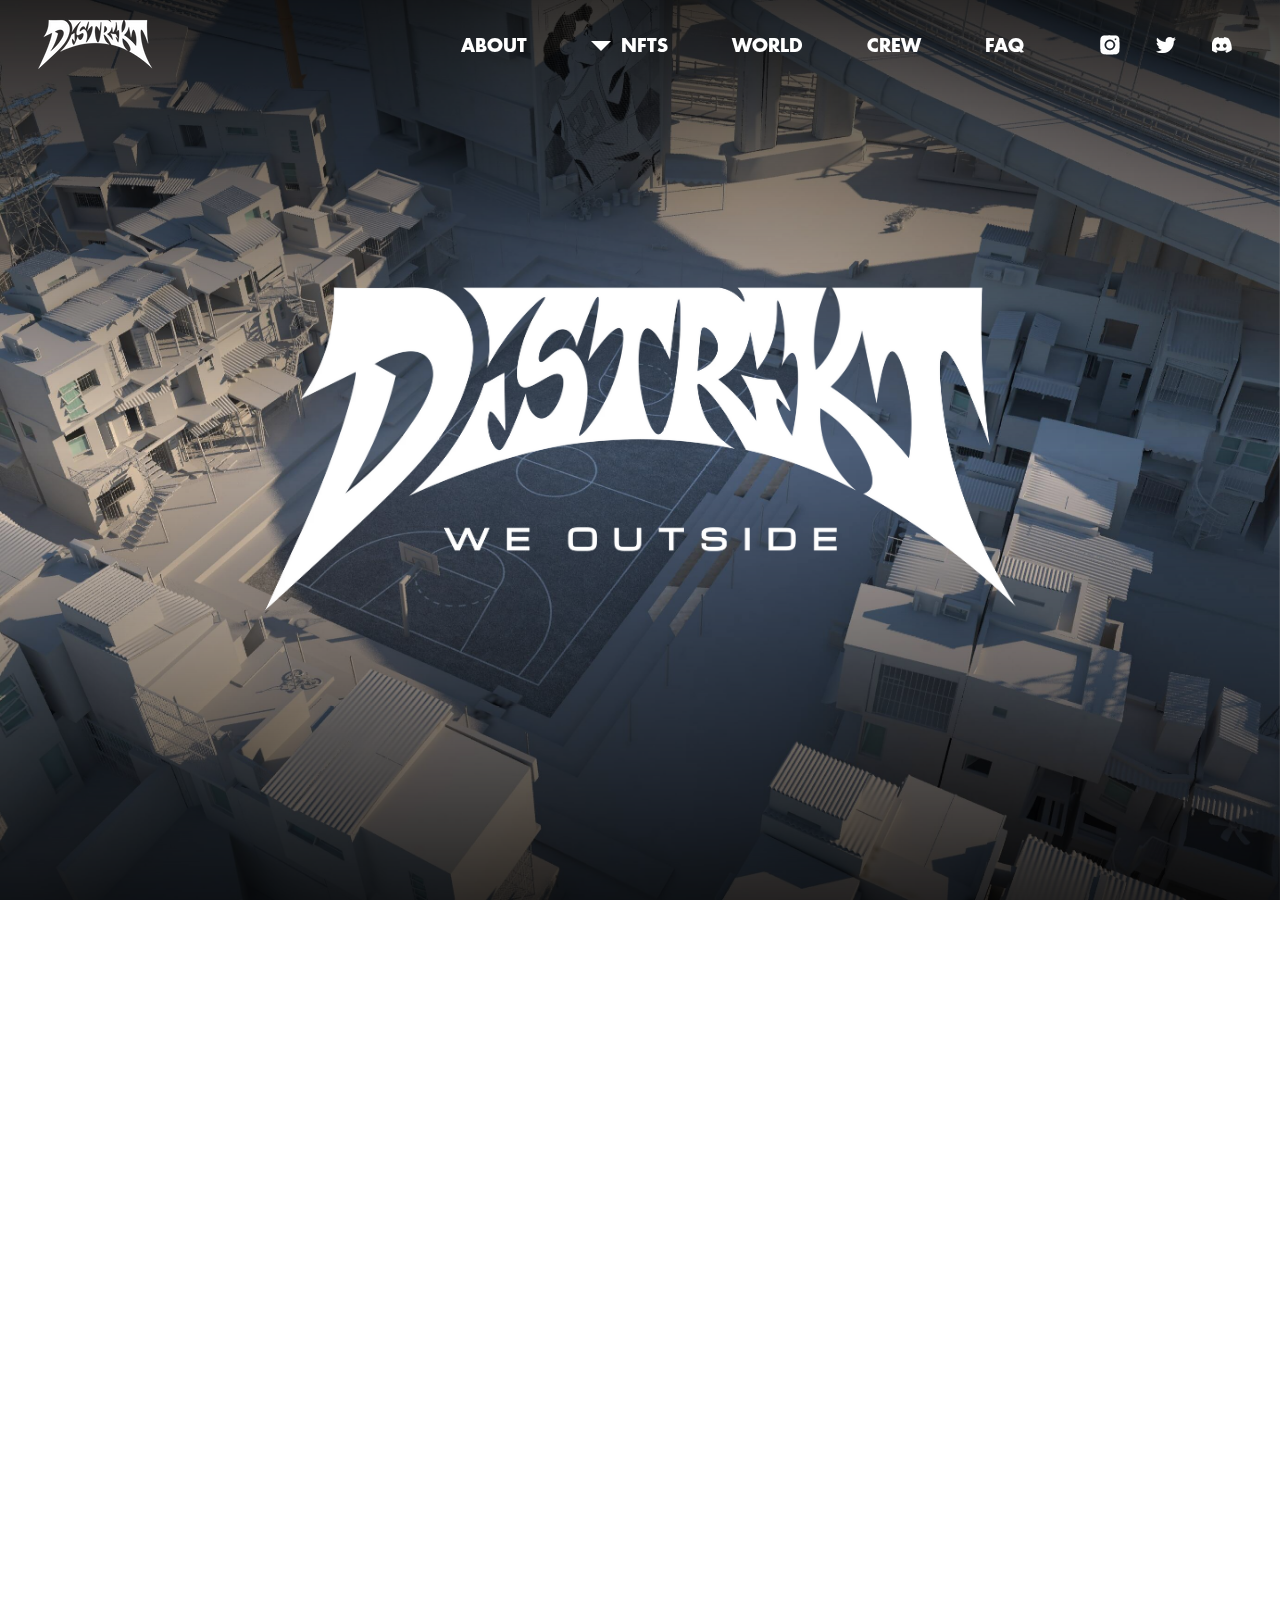
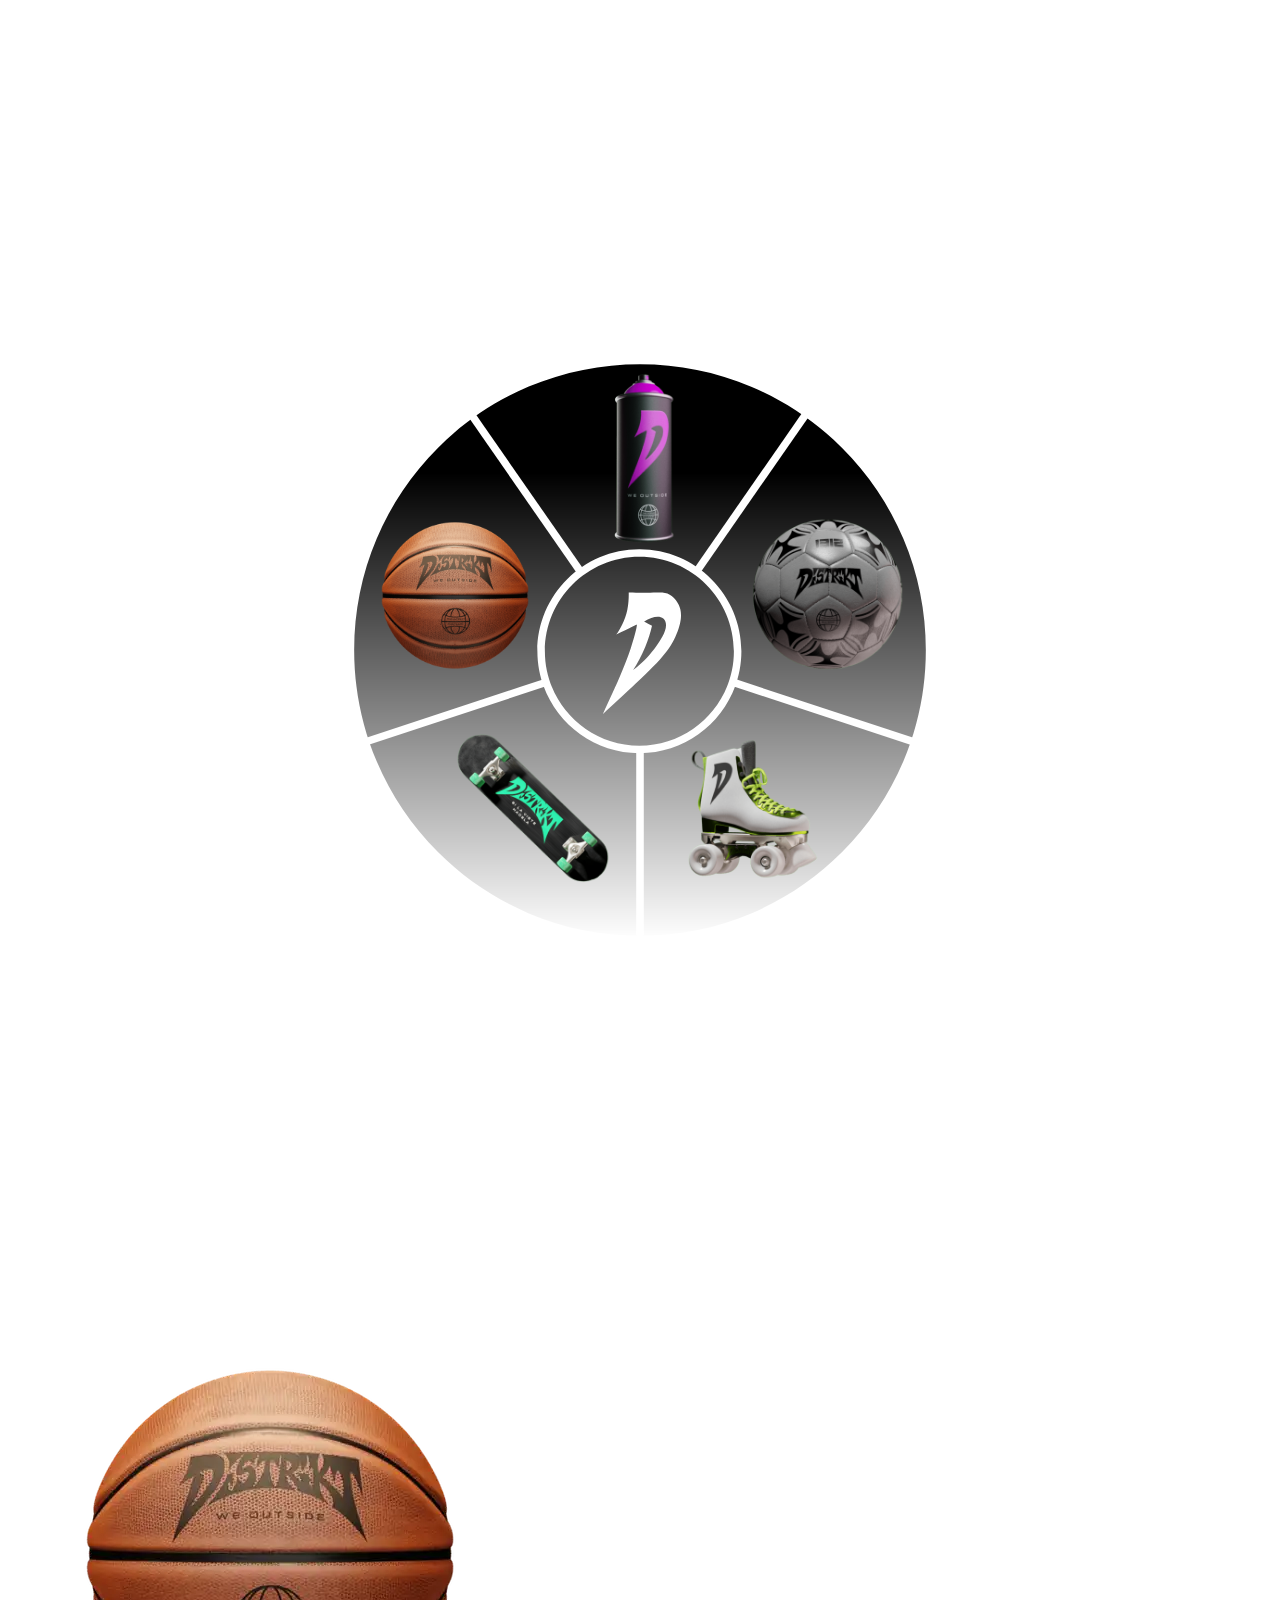
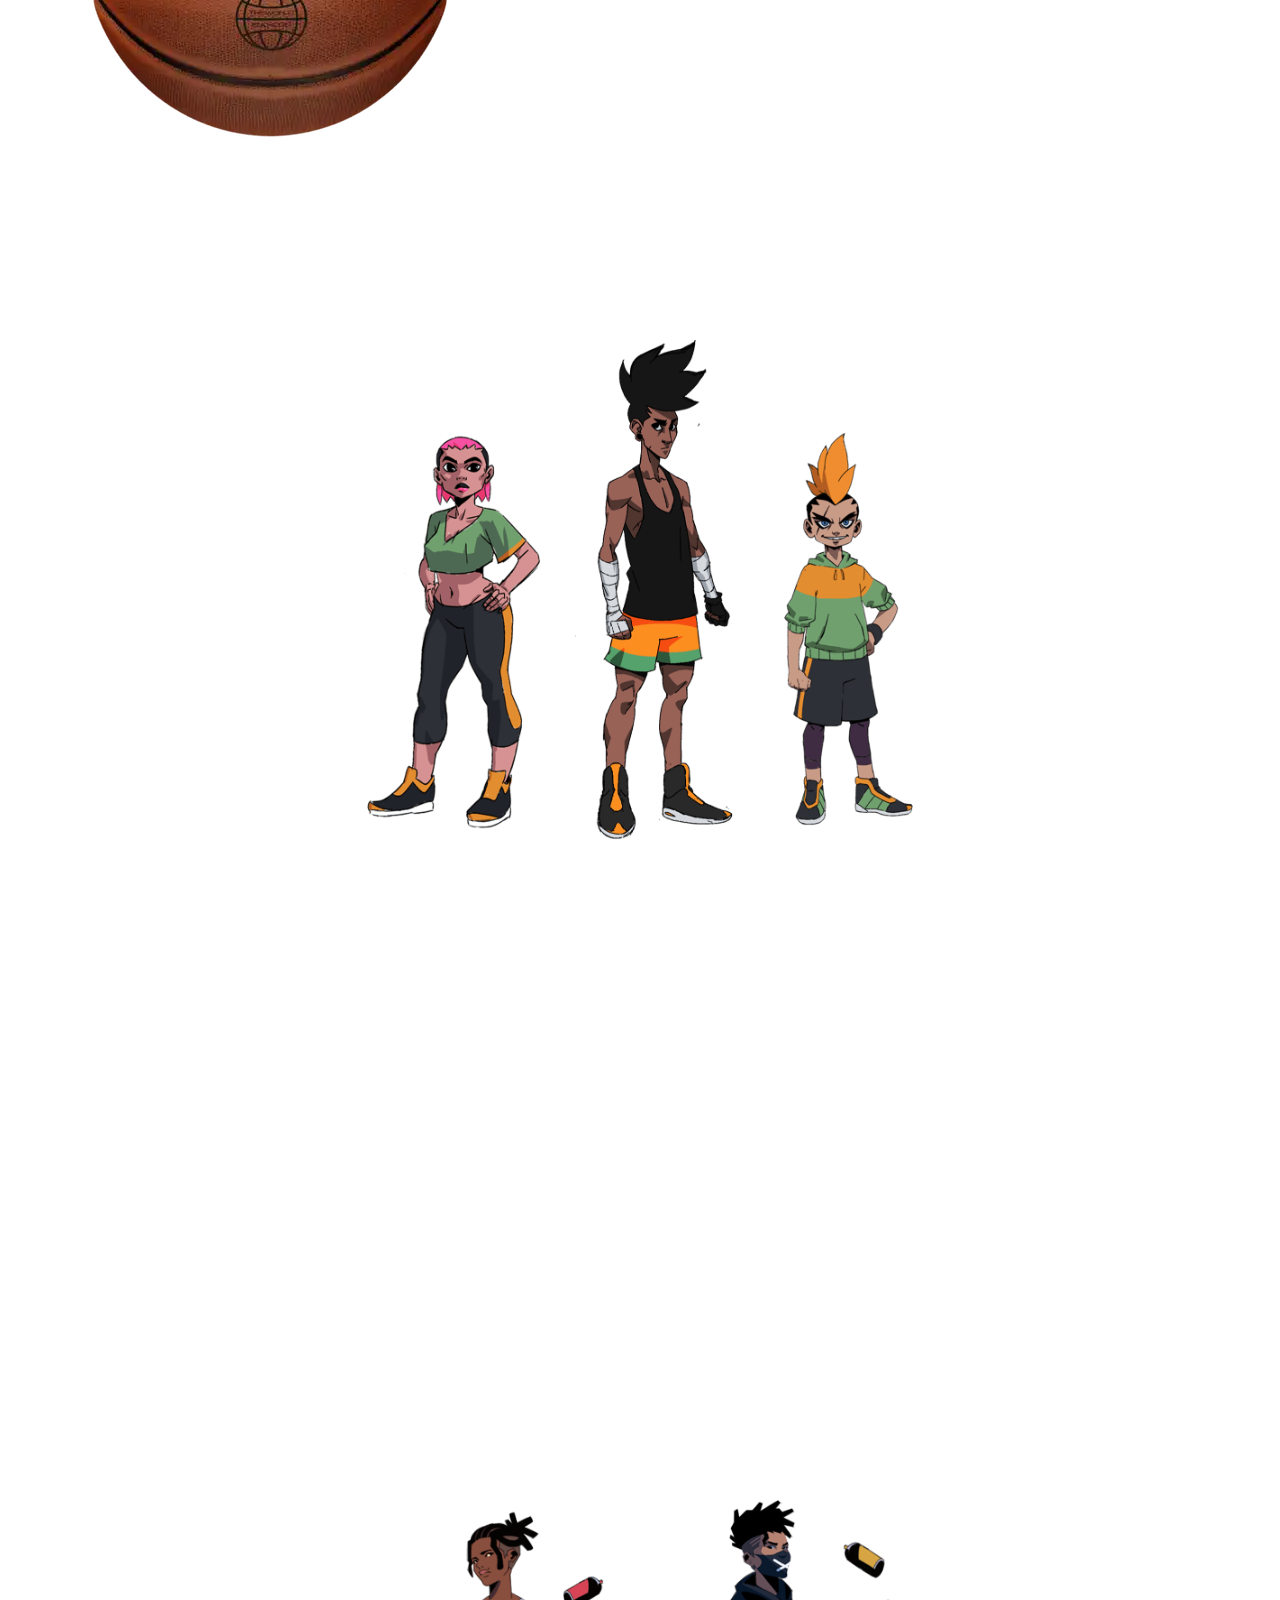
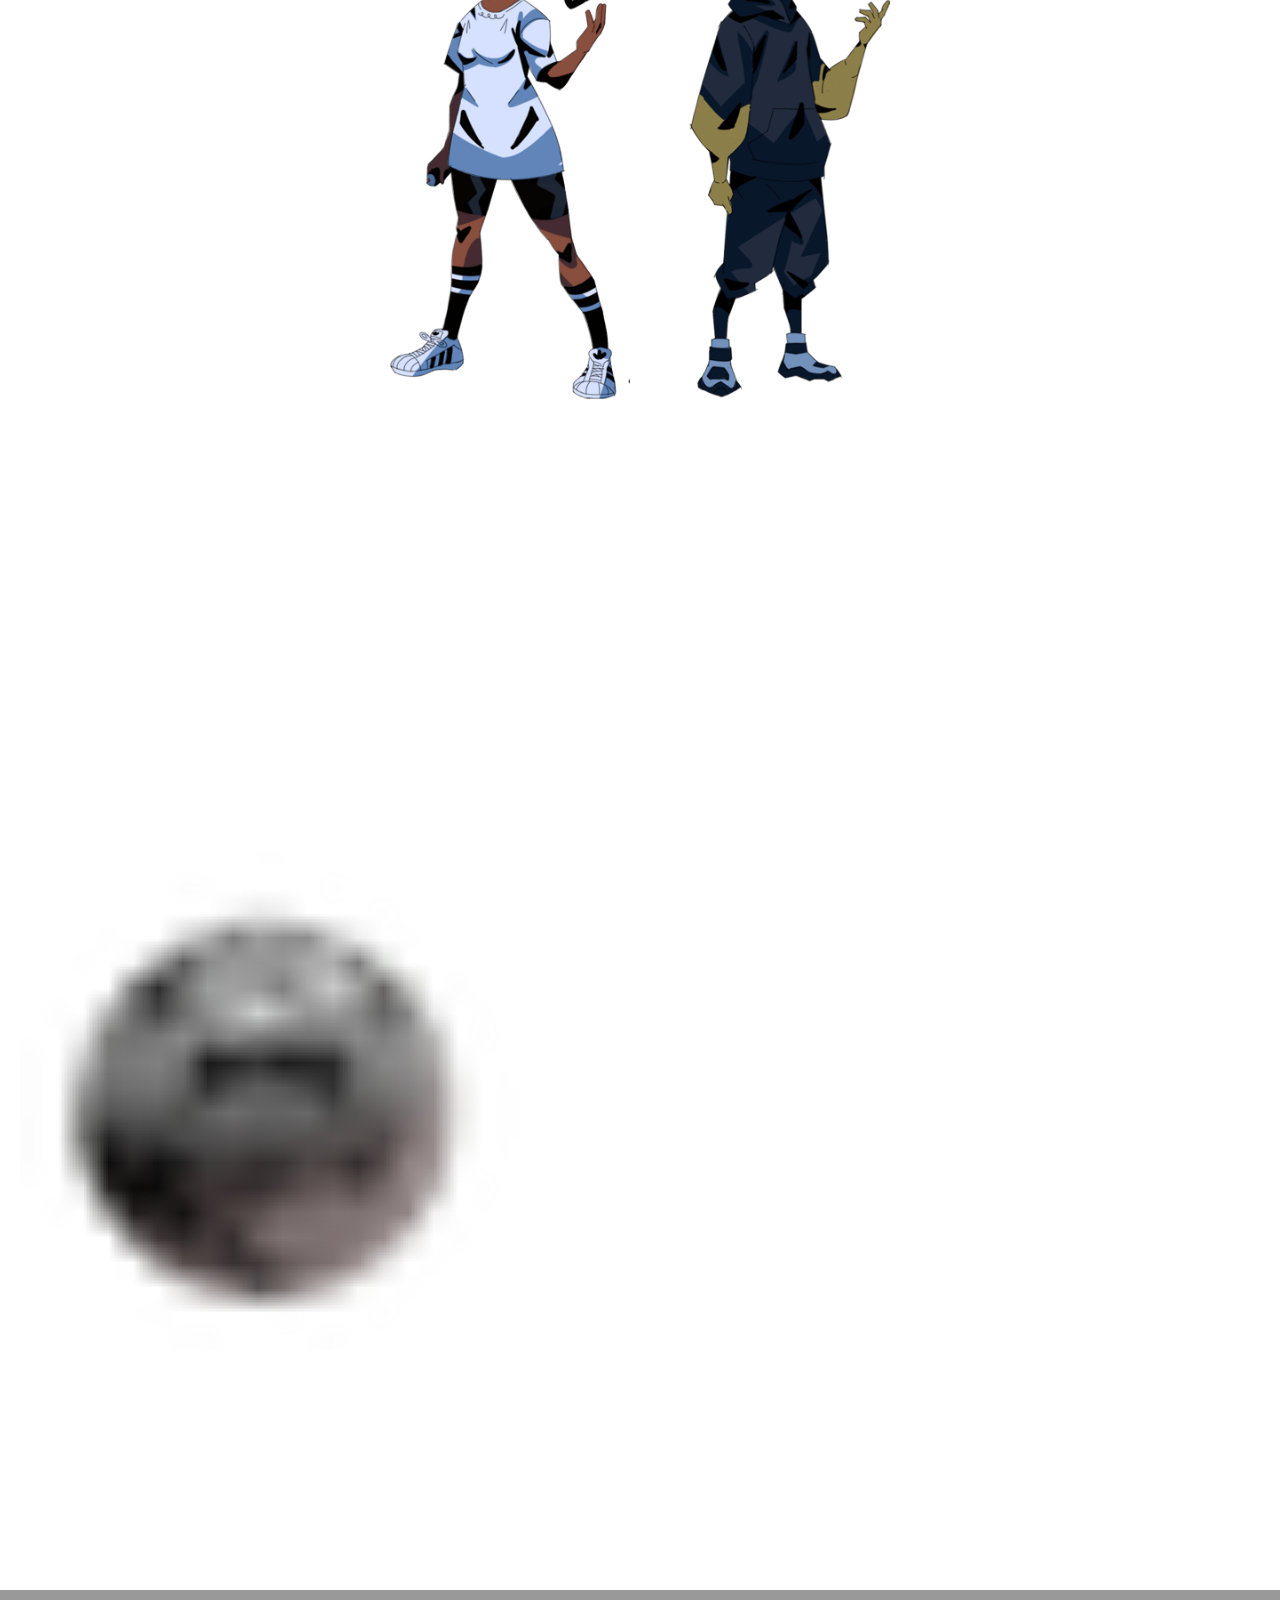
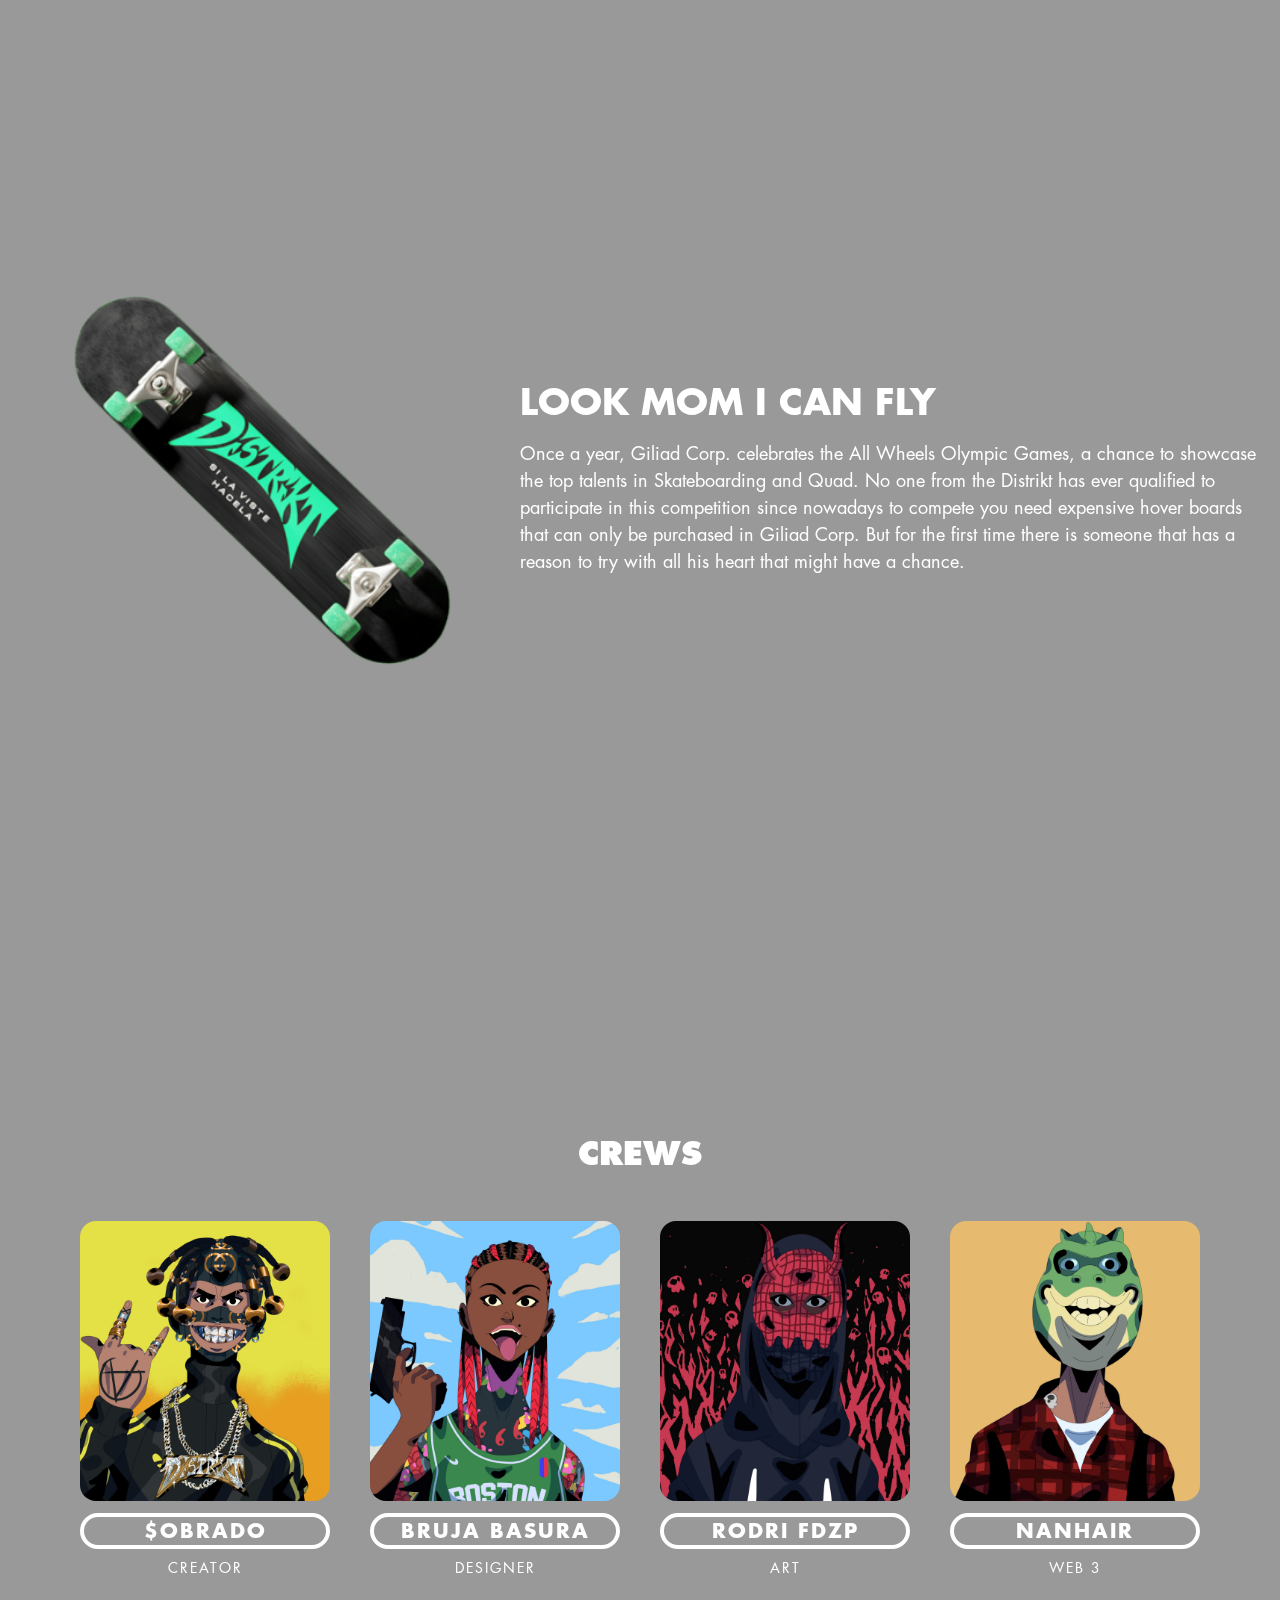
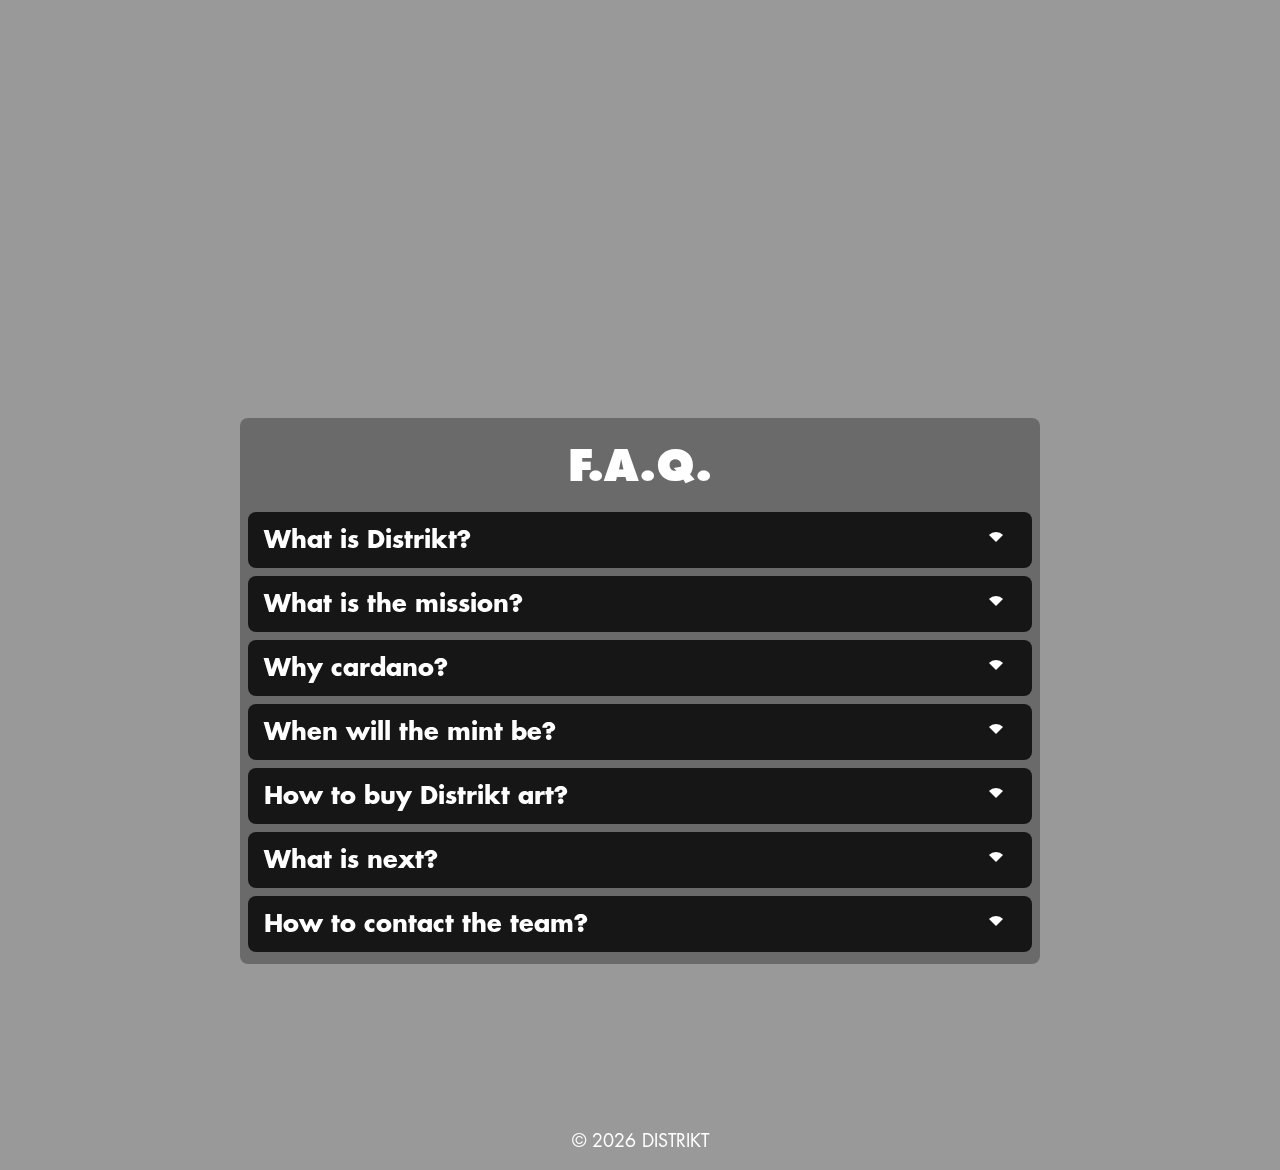
==== commit 179b50ae: "spell fix" ====
--- a/index.html
+++ b/index.html
@@ -1,4 +1,4 @@
-<!DOCTYPE html><html><head><meta charSet="utf-8"/><meta http-equiv="x-ua-compatible" content="ie=edge"/><meta name="viewport" content="width=device-width, initial-scale=1, shrink-to-fit=no"/><link rel="apple-touch-icon" sizes="180x180" href="https://distrikt.art/apple-touch-icon.png"/><link rel="icon" type="image/png" sizes="192x192" href="https://distrikt.art/android-chrome-192x192.png"/><link rel="icon" type="image/png" sizes="512x512" href="https://distrikt.art/android-chrome-512x512.png"/><link rel="icon" type="image/png" sizes="32x32" href="https://distrikt.art/favicon-32x32.png"/><link rel="icon" type="image/png" sizes="16x16" href="https://distrikt.art/favicon-16x16.png"/><meta name="msapplication-TileColor" content="#000000"/><meta name="theme-color" content="#000000"/><meta property="og:title" content="DISTRIKT"/><meta property="og:type" content="website"/><meta property="og:url" content="https://distrikt.art/"/><meta property="og:image" content="https://distrikt.art/cover.jpeg"/><meta property="og:description" content="Animated south-american stories about street, sports and arts. 🏀 🎨 ⚽ 🛹 🛼"/><meta property="og:site_name" content="DISTRIKT"/><meta name="twitter:card" content="summary"/><meta name="twitter:site" content="@DISTRIKTCNFT"/><meta name="twitter:creator" content="@DISTRIKTCNFT"/><meta name="twitter:title" content="DISTRIKT"/><meta name="twitter:description" content="Animated south-american stories about street, sports and arts. 🏀 🎨 ⚽ 🛹 🛼"/><meta name="twitter:image" content="https://distrikt.art/cover.jpeg"/><meta name="generator" content="Gatsby 5.8.1"/><style data-href="/styles.6218d7c2f581b1fd29a2.css" data-identity="gatsby-global-css">.splide__container{box-sizing:border-box;position:relative}.splide__list{-webkit-backface-visibility:hidden;backface-visibility:hidden;display:flex;height:100%;margin:0!important;padding:0!important}.splide.is-initialized:not(.is-active) .splide__list{display:block}.splide__pagination{align-items:center;display:flex;flex-wrap:wrap;justify-content:center;margin:0;pointer-events:none}.splide__pagination li{display:inline-block;line-height:1;list-style-type:none;margin:0;pointer-events:auto}.splide:not(.is-overflow) .splide__pagination{display:none}.splide__progress__bar{width:0}.splide{position:relative;visibility:hidden}.splide.is-initialized,.splide.is-rendered{visibility:visible}.splide__slide{-webkit-backface-visibility:hidden;backface-visibility:hidden;box-sizing:border-box;flex-shrink:0;list-style-type:none!important;margin:0;position:relative}.splide__slide img{vertical-align:bottom}.splide__spinner{animation:splide-loading 1s linear infinite;border:2px solid #999;border-left-color:transparent;border-radius:50%;bottom:0;contain:strict;display:inline-block;height:20px;left:0;margin:auto;position:absolute;right:0;top:0;width:20px}.splide__sr{clip:rect(0 0 0 0);border:0;height:1px;margin:-1px;overflow:hidden;padding:0;position:absolute;width:1px}.splide__toggle.is-active .splide__toggle__play,.splide__toggle__pause{display:none}.splide__toggle.is-active .splide__toggle__pause{display:inline}.splide__track{overflow:hidden;position:relative;z-index:0}@keyframes splide-loading{0%{transform:rotate(0)}to{transform:rotate(1turn)}}.splide__track--draggable{-webkit-touch-callout:none;-webkit-user-select:none;user-select:none}.splide__track--fade>.splide__list>.splide__slide{margin:0!important;opacity:0;z-index:0}.splide__track--fade>.splide__list>.splide__slide.is-active{opacity:1;z-index:1}.splide--rtl{direction:rtl}.splide__track--ttb>.splide__list{display:block}.splide__arrow{align-items:center;background:#ccc;border:0;border-radius:50%;cursor:pointer;display:flex;height:2em;justify-content:center;opacity:.7;padding:0;position:absolute;top:50%;transform:translateY(-50%);width:2em;z-index:1}.splide__arrow svg{fill:#000;height:1.2em;width:1.2em}.splide__arrow:hover:not(:disabled){opacity:.9}.splide__arrow:disabled{opacity:.3}.splide__arrow:focus-visible{outline:3px solid #0bf;outline-offset:3px}.splide__arrow--prev{left:1em}.splide__arrow--prev svg{transform:scaleX(-1)}.splide__arrow--next{right:1em}.splide.is-focus-in .splide__arrow:focus{outline:3px solid #0bf;outline-offset:3px}.splide__pagination{bottom:.5em;left:0;padding:0 1em;position:absolute;right:0;z-index:1}.splide__pagination__page{background:#ccc;border:0;border-radius:50%;display:inline-block;height:8px;margin:3px;opacity:.7;padding:0;position:relative;transition:transform .2s linear;width:8px}.splide__pagination__page.is-active{background:#fff;transform:scale(1.4);z-index:1}.splide__pagination__page:hover{cursor:pointer;opacity:.9}.splide__pagination__page:focus-visible{outline:3px solid #0bf;outline-offset:3px}.splide.is-focus-in .splide__pagination__page:focus{outline:3px solid #0bf;outline-offset:3px}.splide__progress__bar{background:#ccc;height:3px}.splide__slide{-webkit-tap-highlight-color:rgba(0,0,0,0)}.splide__slide:focus{outline:0}@supports(outline-offset:-3px){.splide__slide:focus-visible{outline:3px solid #0bf;outline-offset:-3px}}@media screen and (-ms-high-contrast:none){.splide__slide:focus-visible{border:3px solid #0bf}}@supports(outline-offset:-3px){.splide.is-focus-in .splide__slide:focus{outline:3px solid #0bf;outline-offset:-3px}}@media screen and (-ms-high-contrast:none){.splide.is-focus-in .splide__slide:focus{border:3px solid #0bf}.splide.is-focus-in .splide__track>.splide__list>.splide__slide:focus{border-color:#0bf}}.splide__toggle{cursor:pointer}.splide__toggle:focus-visible{outline:3px solid #0bf;outline-offset:3px}.splide.is-focus-in .splide__toggle:focus{outline:3px solid #0bf;outline-offset:3px}.splide__track--nav>.splide__list>.splide__slide{border:3px solid transparent;cursor:pointer}.splide__track--nav>.splide__list>.splide__slide.is-active{border:3px solid #000}.splide__arrows--rtl .splide__arrow--prev{left:auto;right:1em}.splide__arrows--rtl .splide__arrow--prev svg{transform:scaleX(1)}.splide__arrows--rtl .splide__arrow--next{left:1em;right:auto}.splide__arrows--rtl .splide__arrow--next svg{transform:scaleX(-1)}.splide__arrows--ttb .splide__arrow{left:50%;transform:translate(-50%)}.splide__arrows--ttb .splide__arrow--prev{top:1em}.splide__arrows--ttb .splide__arrow--prev svg{transform:rotate(-90deg)}.splide__arrows--ttb .splide__arrow--next{bottom:1em;top:auto}.splide__arrows--ttb .splide__arrow--next svg{transform:rotate(90deg)}.splide__pagination--ttb{bottom:0;display:flex;flex-direction:column;left:auto;padding:1em 0;right:.5em;top:0}@font-face{font-named-instance:"Regular";font-display:swap;font-family:FuturaStd;font-style:normal;font-weight:100 400;src:url(/static/FuturaStdBook-5f83b0049a36e35d22658f272d501f66.otf) format("opentype")}@font-face{font-named-instance:"Bold";font-display:swap;font-family:FuturaStd;font-style:normal;font-weight:600;src:url(/static/FuturaStdBold-fe9bd26c044eb0bfaa28ec000f633e35.otf) format("opentype")}@font-face{font-named-instance:"ExtraBold";font-display:swap;font-family:FuturaStd;font-style:normal;font-weight:800;src:url(/static/FuturaStdExtraBold-db6be7c246fd3f966ebc75201dbd263a.otf) format("opentype")}*{box-sizing:border-box}*,body,html{margin:0;padding:0}body,html{background-color:transparent;color:#fff;font-family:FuturaStd,sans-serif;font-size:16px;line-height:1;overflow-x:hidden;position:relative;scroll-behavior:smooth}.layout{align-items:center;display:flex;flex-direction:column;height:100%;width:100%}.bg{background-image:url(/static/home-628b1654e50f5cb9cc5fa627952e1435.jpeg);background-position:50%;background-repeat:no-repeat;background-size:cover;height:100vh;transition:background-size .2s ease-out;width:100vw;z-index:-1}.bg,.mask{bottom:0;left:0;position:fixed;right:0;top:0}.mask{background:linear-gradient(180deg,rgba(0,0,0,.8) 0,transparent 50%,rgba(0,0,0,.8))}.unmask{width:100%}nav.nav-bar{align-items:center;display:flex;padding:8px 30px;position:fixed;width:100%;z-index:1000}nav.nav-bar .overlay{-webkit-backdrop-filter:blur(8px);backdrop-filter:blur(8px);background:rgba(0,0,0,.1);display:block;height:100%;left:0;margin:0;padding:0;position:fixed;top:0;width:100%}nav.nav-bar #menuToggle{display:none;margin-left:8px;position:relative;z-index:1}nav.nav-bar #menuToggle .ham{align-items:center;cursor:pointer;display:flex;flex-direction:column;height:50px;justify-content:center;position:relative;-webkit-user-select:none;user-select:none;width:50px;z-index:2}nav.nav-bar #menuToggle .ham>span{background:#fff;border-radius:3px;display:block;height:4px;margin-bottom:5px;position:absolute;transition:transform .5s cubic-bezier(.77,.2,.05,1),background .5s cubic-bezier(.77,.2,.05,1),opacity .55s ease;width:33px;z-index:1}nav.nav-bar #menuToggle .ham>span:first-child{transform:translateY(-6px)}nav.nav-bar #menuToggle .ham>span:nth-child(2){transform:translateY(1px)}nav.nav-bar #menuToggle .ham>span:last-child{transform:translateY(8px)}nav.nav-bar #menuToggle .ham.open>span{top:auto;transform:rotate(45deg)}nav.nav-bar #menuToggle .ham.open>span:nth-last-child(2){bottom:auto;transform:rotate(-45deg)}nav.nav-bar #menuToggle .ham.open>span:nth-last-child(3){opacity:0}nav.nav-bar #menuToggle #mobileMenu{background-color:rgba(0,0,0,.6);border-radius:15px;list-style-type:none;padding:50px 16px 16px;position:absolute;right:0;top:0;transform:scale(0);transform-origin:top right;transition:transform .5s cubic-bezier(.77,.2,.05,1);width:260px}nav.nav-bar #menuToggle #mobileMenu.open{transform:scale(1)}nav.nav-bar #menuToggle #mobileMenu li{color:#efefef;cursor:pointer;font-size:20px;font-weight:600;padding:8px 4px;text-decoration:none;text-transform:uppercase}nav.nav-bar #menuToggle #mobileMenu li .nft-menu{align-items:center;display:flex;width:100%}nav.nav-bar #menuToggle #mobileMenu li .nft-menu .arrow-down{margin-left:12px;margin-right:0;transition:transform .3s ease-in-out}nav.nav-bar #menuToggle #mobileMenu li .nft-menu .arrow-down.open{transform:rotate(180deg)}nav.nav-bar #menuToggle #mobileMenu li.nested-menu{display:none;padding:8px 4px}nav.nav-bar #menuToggle #mobileMenu li.nested-menu.open{display:block}nav.nav-bar #menuToggle #mobileMenu li.nested-menu ul{list-style:none;margin-left:10px;padding:0}nav.nav-bar #menuToggle #mobileMenu li.nested-menu ul li{font-size:16px}nav.nav-bar #menuToggle #mobileMenu li.nested-menu ul li a{color:#efefef;text-decoration:none}nav.nav-bar #menuToggle #mobileMenu li.nested-menu ul li a:hover{color:#fff}nav.nav-bar #menuToggle #mobileMenu li a,nav.nav-bar #menuToggle #mobileMenu li div{transition:letter-spacing .3s ease-in-out}nav.nav-bar #menuToggle #mobileMenu li>a:hover,nav.nav-bar #menuToggle #mobileMenu li>div:hover{letter-spacing:1px}.nav-bg{background:linear-gradient(180deg,rgba(0,0,0,.9) 0,rgba(0,0,0,.4) 50%,transparent);height:90px;left:0;opacity:0;position:fixed;top:0;transition:opacity .3s ease-in-out;width:100%;z-index:0}.brand,.pages{z-index:1}.brand{cursor:pointer;width:130px}ul.socials{display:flex;justify-content:space-between;list-style:none}ul.socials li{align-items:center;border-radius:20px;display:flex;height:40px;justify-content:center;margin:0 8px;width:40px}ul.socials li:hover{background-color:#000}ul.pages{display:flex;flex:1 1;justify-content:flex-end;list-style:none;margin-right:26px}ul.pages>li{align-items:center;display:flex;margin:0 32px}ul.pages>li a,ul.pages>li>div{border-radius:36px;color:#fff;cursor:pointer;font-size:24px;font-weight:600;padding:10px 16px 8px;text-decoration:none;text-transform:uppercase;transition:background-color .2s ease-in-out}ul.pages.about>li.n-about div,ul.pages.airdrops>li.n-airdrops>div,ul.pages.crew>li.n-crew div,ul.pages.distrikt-pass>li.n-distrikt-pass>div,ul.pages.faq>li.n-faq div,ul.pages.main-collection>li.n-main-collection>div,ul.pages.world>li.n-world div,ul.pages>li a:hover,ul.pages>li>div:hover{background-color:#000}.arrow-down{border-left:10px solid transparent;border-right:10px solid transparent;border-top:10px solid #fff;height:0;margin-right:10px;width:0}div.dropdown{align-items:center;display:flex;position:relative}div.dropdown .dropdown-wrapper{height:0;left:0;opacity:0;overflow:hidden;padding-top:8px;position:absolute;top:150%;transition:all .2s ease-in-out;z-index:100}div.dropdown:hover>.dropdown-wrapper{height:auto;opacity:1;top:100%}div.dropdown ul{-webkit-backdrop-filter:blur(2px);backdrop-filter:blur(2px);background-color:rgba(0,0,0,.6);border-radius:15px;list-style:none;padding:10px 5px;width:220px}div.dropdown ul>li a{display:inline-block;font-size:16px;margin-bottom:4px;width:100%}div.dropdown ul>li a:last-child{margin-bottom:0}.banner{height:100vh;max-width:855px;width:100%}.about-content,.banner{align-items:center;display:flex;justify-content:center}.about-content{flex-direction:column;max-width:960px}.about-content p{font-size:18px;font-weight:600;line-height:1.5;margin-bottom:0;margin-top:40px;text-align:center;text-transform:uppercase}.about-content .logo{width:300px}#basket,#crew,#faq,#football,#graffiti,#skate,#world,.f-grid{align-items:center;background-attachment:fixed;background-size:cover;display:flex;flex-direction:column;justify-content:center;width:100%}#world{background-image:url(/static/world-ae9158744f41256d60c122b1c4a924d9.jpg);transition:background-image .3s ease}#world.basket{background-image:url(/static/basket-alt-22498087a5715a57e88f2efb6659eec4.jpg)}#world.graffiti{background-image:url(/static/graffcity-ed4fe4b039419d278e6099ee27d00224.jpg)}#world.football{background-image:url(/static/futbol-d324284507ffe356fc89e7c8178dedff.jpg)}#world.quad,#world.skate{background-image:url(/static/skateandquad-14905f513be2f6d6a1fc6b205036f7c5.jpg)}#graffiti{background-image:url(/static/graffcity-ed4fe4b039419d278e6099ee27d00224.jpg);padding:40px 20px}#basket{background-image:url(/static/basket-alt-22498087a5715a57e88f2efb6659eec4.jpg);padding:40px 20px}#faq{background-image:url(/static/faq_bg-4c7b83a96d28d431ccc43c7071ace1c2.jpg)}#faq .f-grid{background-color:rgba(0,0,0,.4);display:flex;flex-direction:column;justify-content:flex-start;min-height:100vh}#faq .f-grid .accordion-wrapper{margin:auto 0}#faq .f-grid .accordion-wrapper h1{font-size:42px;font-weight:800;margin:20px 0;text-align:center}#faq .f-grid .accordion-wrapper a{color:#fff;font-weight:700}#crew{background-image:url(/static/crew_bg-46d6efce6a100c470f72e5d1872acd40.jpg)}#football{background-image:url(/static/futbol-alt-618bc682335be1b3128d24f3e2eac7c7.jpg);padding:40px 20px}#skate{background-image:url(/static/skateandquad-alt-f31391323ae12a3bb03b8e97c5a1bed5.jpg)}#skate .f-grid{background-color:rgba(0,0,0,.4);height:100%;padding:40px 20px}.scroll-snap{min-height:100vh}div.world-contents{align-items:center;display:flex;flex-direction:column;justify-content:center;position:relative;width:600px}div.world-contents img.wheel{height:auto;width:100%}div.world-contents .basket-img,div.world-contents .football-img,div.world-contents .graffiti-img,div.world-contents .quad-img,div.world-contents .skate-img{cursor:pointer;height:200px;position:absolute;width:200px}div.world-contents .graffiti-img{left:50%;top:10px;transform:translateX(-50%)}div.world-contents .basket-img{left:15px;top:40%;transform:translateY(-50%)}div.world-contents .football-img{right:10px;top:40%;transform:translateY(-50%)}div.world-contents .skate-img{bottom:7%;left:16%}div.world-contents .quad-img{bottom:7%;right:15%}div.world-contents .basket-img:hover,div.world-contents .football-img:hover,div.world-contents .graffiti-img:hover,div.world-contents .quad-img:hover,div.world-contents .skate-img:hover{filter:drop-shadow(0 0 10px #fff)}.grid{align-items:center;display:flex;height:100vh;max-width:1300px;width:100%}.grid-item.content{flex:1 1}.grid-item.content h1{font-size:36px;font-weight:600;margin-bottom:20px;text-transform:uppercase}.grid-item.content p{font-size:18px;line-height:1.5}.grid-item.content .title{align-items:center;display:flex;margin-bottom:20px}.grid-item.content .title h1{margin:0}.grid-item.content .title button{background:none;border:4px solid #fff;border-radius:30px;color:#fff;cursor:pointer;font-size:24px;font-weight:700;margin-left:24px;padding:4px 8px 4px 40px;position:relative;transition:all .3s ease}.grid-item.content .title button:after{border-bottom:10px solid transparent;border-left:16px solid #fff;border-top:10px solid transparent;content:"";height:0;left:16px;position:absolute;top:50%;transform:translateY(-50%);width:0}.grid-item.content .title button:hover{background-color:#fff;color:#444}.grid-item.content .title button:hover:after{border-left:16px solid #444}.grid-item .skate{height:500px;position:relative;width:500px}.grid-item .skate img{height:100%;position:absolute;width:100%}.grid-item .skate img:first-child{animation:crossFade1 10s 3s infinite}.grid-item .skate img:nth-child(2){animation:crossFade2 10s 3s infinite;opacity:0}#basket .grid,#graffiti .grid{height:auto;margin-bottom:150px;margin-top:150px}@keyframes crossFade1{0%{opacity:1}50%{opacity:0}to{opacity:1}}@keyframes crossFade2{0%{opacity:0}50%{opacity:1}to{opacity:0}}.progress-bar{background-color:#fff;bottom:0;left:0;overflow:hidden;position:absolute}.progress-bar>div{background:#ff3232;background:linear-gradient(90deg,#ff3232 0,#fff832 20%,#3632ff 40%,#31e9f9 60%,#35f931 80%,#fc32f5);height:5px;width:100vw}.slide-container{align-items:center;display:flex;justify-content:center;padding-bottom:120px;width:100%}.slider div.splide__slide{width:100%}.slider div.slide{align-items:center;display:flex;flex-direction:column;height:100%;width:100%}.slider div.slide img{height:100%;object-fit:contain;object-position:center bottom;width:100%}.slider div.slide p.caption{font-size:20px;font-weight:600;height:36px;line-height:36px;transition:color .3s ease}.slider .splide__arrow{border-radius:0;height:50px;opacity:1;overflow:visible;width:50px}.slider .splide__arrows.splide__arrows--ltr{align-items:center;display:flex;flex-direction:row;justify-content:center}.slider .splide__arrow--next svg,.slider .splide__arrow--prev svg{opacity:0}.slider .splide__arrow--next{background:url([data-uri]),transparent;background-repeat:no-repeat;background-size:contain;position:relative;transform:translate(50px,50%)}.slider .splide__arrow--next:disabled{opacity:.15}.slider .splide__arrow--prev{background:url([data-uri]),transparent;background-repeat:no-repeat;background-size:contain;position:relative;transform:translate(-50px,50%)}.slider .splide__arrow--prev:disabled{opacity:.15}.slider.crews div.slide{margin:0 auto;max-width:250px}.slider.crews div.slide img{border-radius:16px;height:calc(100% - 80px);margin-bottom:12px;object-fit:cover;object-position:center bottom;width:100%}.slider.crews div.slide p.role{font-size:14px;letter-spacing:2px;text-transform:uppercase;transition:color .3s ease}.slider.crews div.slide p.name{border:4px solid #fff;border-radius:32px;font-size:20px;font-weight:600;height:36px;letter-spacing:2px;margin-bottom:12px;padding:5px 8px 4px;text-align:center;text-transform:uppercase;transition:all .3s ease;width:100%}.slider.crews div.slide p.name:hover{background-color:#fff;color:#000}#crew .f-grid{background-color:rgba(0,0,0,.4);height:100vh}#crew .f-grid h1{margin-bottom:50px;text-transform:uppercase}.accordion-wrapper{-webkit-backdrop-filter:blur(4px);backdrop-filter:blur(4px);background-color:rgba(0,0,0,.3);border-radius:8px;display:flex;flex-direction:column;max-width:100%;overflow:hidden;padding:8px;width:800px}.accordion-wrapper .panel{background-color:rgba(0,0,0,.8);border-radius:8px;color:#fff;margin:4px 0;overflow:hidden;transition:margin-bottom .3s ease,background-color .3s ease}.accordion-wrapper .panel:last-child{margin-bottom:0}.accordion-wrapper .panel:first-child{margin-top:0}.accordion-wrapper .panel:hover{background-color:rgba(0,0,0,.9)}.accordion-wrapper .panel button{background-color:transparent;border:none;color:#fff;cursor:pointer;display:flex;font-family:FuturaStd,sans-serif;font-size:24px;font-weight:600;line-height:1;padding:16px;text-align:left;width:100%}.accordion-wrapper .panel button span{flex:1 1}.accordion-wrapper .panel button .arrow-down{border:10px solid transparent;border-bottom-color:#fff;border-radius:10px;height:0;margin-left:8px;margin-top:-16px;transform:rotate(180deg);transform-origin:bottom;transition:transform .3s ease;width:0}.accordion-wrapper .panel p{font-size:18px;line-height:1.5;max-height:0;opacity:0;overflow:hidden;transition:all .4s ease-in,all 0 ease-out}.accordion-wrapper .panel.active{margin:16px 0}.accordion-wrapper .panel.active:last-child{margin-bottom:0}.accordion-wrapper .panel.active:first-child{margin-top:0}.accordion-wrapper .panel.active button .arrow-down{margin-top:-10px;transform:rotate(0deg);transition:transform .3s ease}.accordion-wrapper .panel.active p{max-height:1000px;opacity:1;padding:16px}.accordion-wrapper>p{display:none}#faq .f-grid>p.copy{font-size:18px;margin:20px 0;text-align:center}@media screen and (max-width:969px){.nav-bg{height:70px}.brand{cursor:pointer;width:100px}.about-content p{font-size:18px;font-weight:600;line-height:1.5;margin-bottom:40px;margin-top:40px;max-width:600px;padding:0 16px;text-align:center;text-transform:uppercase}.about-content .logo{width:200px}.slider .splide__arrow{height:30px;width:30px}.grid{align-items:center;flex-direction:column;height:auto;margin-bottom:100px;max-width:1300px}.grid-item.content h1{font-size:30px}.grid-item.content .title{align-items:center;display:flex;margin-bottom:20px}.grid-item.content .title h1{font-size:24px;margin:0}.grid-item.content .title button{border-radius:30px;font-size:16px;margin-left:8px;padding:8px 8px 8px 35px;width:160px}.grid-item.img{margin-bottom:50px;width:350px}.grid-item.img img{object-fit:cover;object-position:10%;width:100%}.grid-item .skate{height:350px;width:350px}#faq .f-grid{justify-content:flex-start;min-height:auto}#faq .f-grid .accordion-wrapper{border-radius:0;padding-top:80px;width:100%}#faq .f-grid .accordion-wrapper h1{font-size:26px;line-height:1.5}#faq .f-grid .accordion-wrapper .panel button{font-size:18px}#faq .f-grid .accordion-wrapper>p{display:inline-block;font-size:14px;padding:16px;text-align:center}#faq .f-grid>p.copy{display:none}#basket .grid,#graffiti .grid{height:auto;margin-bottom:150px;margin-top:50px}}@media screen and (max-width:1360px){ul.pages>li{margin:0 16px}ul.pages>li a,ul.pages>li div{font-size:18px}}@media screen and (max-width:1080px){ul.pages{margin-right:8px}ul.pages>li{margin:0 8px}ul.pages>li a,ul.pages>li div{font-size:18px}}@media screen and (max-width:969px){nav.nav-bar{padding:0 8px}nav.nav-bar ul.pages{display:none}nav.nav-bar ul.socials{margin-left:auto}nav.nav-bar ul.socials li{border-radius:0;margin:0 4px;width:35px}nav.nav-bar ul.socials li:hover{background-color:transparent}nav.nav-bar #menuToggle{display:block}}.modal{align-items:center;-webkit-backdrop-filter:blur(5px);backdrop-filter:blur(5px);background-color:rgba(0,0,0,.8);bottom:0;display:flex;height:100vh;justify-content:center;overflow:hidden;position:fixed;right:0;transition:width .3s ease,height .3s ease;width:0;z-index:1000}.modal-overlay{display:none;height:100%;left:0;position:absolute;top:0;width:100%}.modal-content{border-radius:10px;max-width:1000px;overflow:hidden;position:relative;width:100%}.modal-content video{border-radius:10px;height:100%;object-fit:cover;object-position:50% 50%;width:100%}.modal-content button{background-color:transparent;background-color:hsla(0,0%,100%,.333);border:none;border-radius:50%;cursor:pointer;height:40px;padding:4px;position:absolute;right:8px;top:8px;width:40px;z-index:1000}.modal-content button:focus{outline:none}.modal-content button svg{fill:#fff}.modal.opened{width:100vw}@media screen and (max-height:768px){.banner{max-width:600px}.about-content p{font-size:16px}.about-content .logo{width:220px}div.world-contents{transform:scale(.75)}.grid-item.content h1{font-size:30px}.grid-item.content p{max-width:720px}.grid-item.img{margin-bottom:50px;width:350px}.grid-item .skate{height:350px;width:350px}.slider .splide__arrow{height:30px;width:30px}}@media screen and (max-width:600px){div.world-contents{transform:scale(.75)}}@media screen and (max-width:450px){div.world-contents{transform:scale(.5)}}</style><style>.gatsby-image-wrapper{position:relative;overflow:hidden}.gatsby-image-wrapper picture.object-fit-polyfill{position:static!important}.gatsby-image-wrapper img{bottom:0;height:100%;left:0;margin:0;max-width:none;padding:0;position:absolute;right:0;top:0;width:100%;object-fit:cover}.gatsby-image-wrapper [data-main-image]{opacity:0;transform:translateZ(0);transition:opacity .25s linear;will-change:opacity}.gatsby-image-wrapper-constrained{display:inline-block;vertical-align:top}</style><noscript><style>.gatsby-image-wrapper noscript [data-main-image]{opacity:1!important}.gatsby-image-wrapper [data-placeholder-image]{opacity:0!important}</style></noscript><script type="module">const e="undefined"!=typeof HTMLImageElement&&"loading"in HTMLImageElement.prototype;e&&document.body.addEventListener("load",(function(e){const t=e.target;if(void 0===t.dataset.mainImage)return;if(void 0===t.dataset.gatsbyImageSsr)return;let a=null,n=t;for(;null===a&&n;)void 0!==n.parentNode.dataset.gatsbyImageWrapper&&(a=n.parentNode),n=n.parentNode;const o=a.querySelector("[data-placeholder-image]"),r=new Image;r.src=t.currentSrc,r.decode().catch((()=>{})).then((()=>{t.style.opacity=1,o&&(o.style.opacity=0,o.style.transition="opacity 500ms linear")}))}),!0);</script><link rel="sitemap" type="application/xml" href="/sitemap-index.xml"/><link rel="icon" href="/favicon-32x32.png?v=afaa5517e458194c8b8bc74c8d46c412" type="image/png"/><link rel="manifest" href="/manifest.webmanifest" crossorigin="anonymous"/><link rel="apple-touch-icon" sizes="48x48" href="/icons/icon-48x48.png?v=afaa5517e458194c8b8bc74c8d46c412"/><link rel="apple-touch-icon" sizes="72x72" href="/icons/icon-72x72.png?v=afaa5517e458194c8b8bc74c8d46c412"/><link rel="apple-touch-icon" sizes="96x96" href="/icons/icon-96x96.png?v=afaa5517e458194c8b8bc74c8d46c412"/><link rel="apple-touch-icon" sizes="144x144" href="/icons/icon-144x144.png?v=afaa5517e458194c8b8bc74c8d46c412"/><link rel="apple-touch-icon" sizes="192x192" href="/icons/icon-192x192.png?v=afaa5517e458194c8b8bc74c8d46c412"/><link rel="apple-touch-icon" sizes="256x256" href="/icons/icon-256x256.png?v=afaa5517e458194c8b8bc74c8d46c412"/><link rel="apple-touch-icon" sizes="384x384" href="/icons/icon-384x384.png?v=afaa5517e458194c8b8bc74c8d46c412"/><link rel="apple-touch-icon" sizes="512x512" href="/icons/icon-512x512.png?v=afaa5517e458194c8b8bc74c8d46c412"/><title data-gatsby-head="true">DISTRIKT</title></head><body><div id="___gatsby"><div style="outline:none" tabindex="-1" id="gatsby-focus-wrapper"><div class="bg"><div class="mask"></div></div><div class="layout"><nav class="nav-bar"><div class="nav-bg" style="opacity:0"></div><div class="brand" role="button" tabindex="0"><div data-gatsby-image-wrapper="" class="gatsby-image-wrapper gatsby-image-wrapper-constrained"><div style="max-width:130px;display:block"><img alt="" role="presentation" aria-hidden="true" src="data:image/svg+xml;charset=utf-8,%3Csvg%20height=&#x27;73&#x27;%20width=&#x27;130&#x27;%20xmlns=&#x27;http://www.w3.org/2000/svg&#x27;%20version=&#x27;1.1&#x27;%3E%3C/svg%3E" style="max-width:100%;display:block;position:static"/></div><img aria-hidden="true" data-placeholder-image="" style="opacity:1;transition:opacity 500ms linear" decoding="async" src="[data-uri]" alt=""/><picture><source type="image/webp" data-srcset="/static/bfd83f6d118b19a3456673d76dad860e/31e92/distrikt-brand.webp 33w,/static/bfd83f6d118b19a3456673d76dad860e/8b4ce/distrikt-brand.webp 65w,/static/bfd83f6d118b19a3456673d76dad860e/bb373/distrikt-brand.webp 130w,/static/bfd83f6d118b19a3456673d76dad860e/e6d6f/distrikt-brand.webp 260w" sizes="(min-width: 130px) 130px, 100vw"/><img data-gatsby-image-ssr="" data-main-image="" style="opacity:0" sizes="(min-width: 130px) 130px, 100vw" decoding="async" loading="lazy" data-src="/static/bfd83f6d118b19a3456673d76dad860e/afc77/distrikt-brand.png" data-srcset="/static/bfd83f6d118b19a3456673d76dad860e/0ebd1/distrikt-brand.png 33w,/static/bfd83f6d118b19a3456673d76dad860e/be400/distrikt-brand.png 65w,/static/bfd83f6d118b19a3456673d76dad860e/afc77/distrikt-brand.png 130w,/static/bfd83f6d118b19a3456673d76dad860e/f3ed0/distrikt-brand.png 260w" alt="Distrikt"/></picture><noscript><picture><source type="image/webp" srcSet="/static/bfd83f6d118b19a3456673d76dad860e/31e92/distrikt-brand.webp 33w,/static/bfd83f6d118b19a3456673d76dad860e/8b4ce/distrikt-brand.webp 65w,/static/bfd83f6d118b19a3456673d76dad860e/bb373/distrikt-brand.webp 130w,/static/bfd83f6d118b19a3456673d76dad860e/e6d6f/distrikt-brand.webp 260w" sizes="(min-width: 130px) 130px, 100vw"/><img data-gatsby-image-ssr="" data-main-image="" style="opacity:0" sizes="(min-width: 130px) 130px, 100vw" decoding="async" loading="lazy" src="/static/bfd83f6d118b19a3456673d76dad860e/afc77/distrikt-brand.png" srcSet="/static/bfd83f6d118b19a3456673d76dad860e/0ebd1/distrikt-brand.png 33w,/static/bfd83f6d118b19a3456673d76dad860e/be400/distrikt-brand.png 65w,/static/bfd83f6d118b19a3456673d76dad860e/afc77/distrikt-brand.png 130w,/static/bfd83f6d118b19a3456673d76dad860e/f3ed0/distrikt-brand.png 260w" alt="Distrikt"/></picture></noscript><script type="module">const t="undefined"!=typeof HTMLImageElement&&"loading"in HTMLImageElement.prototype;if(t){const t=document.querySelectorAll("img[data-main-image]");for(let e of t){e.dataset.src&&(e.setAttribute("src",e.dataset.src),e.removeAttribute("data-src")),e.dataset.srcset&&(e.setAttribute("srcset",e.dataset.srcset),e.removeAttribute("data-srcset"));const t=e.parentNode.querySelectorAll("source[data-srcset]");for(let e of t)e.setAttribute("srcset",e.dataset.srcset),e.removeAttribute("data-srcset");e.complete&&(e.style.opacity=1,e.parentNode.parentNode.querySelector("[data-placeholder-image]").style.opacity=0)}}</script></div></div><ul class="pages"><li class="n-about"><div role="button" tabindex="0">About</div></li><li class="n-distrikt-pass n-airdrops n-main-collection"><div class="dropdown"><div class="arrow-down"></div><span title="Non Fungible Tokens">NFTs</span><div class="dropdown-wrapper"><ul><li><a href="https://www.jpg.store/collection/distriktpass" target="_blank" rel="noreferrer">Distrikt Pass</a></li><li><a href="https://www.jpg.store/collection/distriktairdrops?tab=items" target="_blank" rel="noreferrer">Airdrops</a></li><li><a href="/#">Main Collection</a></li></ul></div></div></li><li class="n-world"><div role="button" tabindex="0">World</div></li><li class="n-crew"><div role="button" tabindex="0">Crew</div></li><li class="n-faq"><div role="button" tabindex="0" title="Frequently Asked Questions">FAQ</div></li></ul><ul class="socials"><li><a href="https://www.instagram.com/sobradojuanma" title="Instagram"><div data-gatsby-image-wrapper="" class="gatsby-image-wrapper gatsby-image-wrapper-constrained"><div style="max-width:20px;display:block"><img alt="" role="presentation" aria-hidden="true" src="data:image/svg+xml;charset=utf-8,%3Csvg%20height=&#x27;20&#x27;%20width=&#x27;20&#x27;%20xmlns=&#x27;http://www.w3.org/2000/svg&#x27;%20version=&#x27;1.1&#x27;%3E%3C/svg%3E" style="max-width:100%;display:block;position:static"/></div><img aria-hidden="true" data-placeholder-image="" style="opacity:1;transition:opacity 500ms linear" decoding="async" src="[data-uri]" alt=""/><picture><source type="image/webp" data-srcset="/static/edbdb7dfc6e3b8ee295d2d8de36e1c1e/fadb2/instagram.webp 5w,/static/edbdb7dfc6e3b8ee295d2d8de36e1c1e/bd5c1/instagram.webp 10w,/static/edbdb7dfc6e3b8ee295d2d8de36e1c1e/264f2/instagram.webp 20w" sizes="(min-width: 20px) 20px, 100vw"/><img data-gatsby-image-ssr="" data-main-image="" style="opacity:0" sizes="(min-width: 20px) 20px, 100vw" decoding="async" loading="lazy" data-src="/static/edbdb7dfc6e3b8ee295d2d8de36e1c1e/ca121/instagram.png" data-srcset="/static/edbdb7dfc6e3b8ee295d2d8de36e1c1e/549c4/instagram.png 5w,/static/edbdb7dfc6e3b8ee295d2d8de36e1c1e/ebf64/instagram.png 10w,/static/edbdb7dfc6e3b8ee295d2d8de36e1c1e/ca121/instagram.png 20w" alt="Instagram"/></picture><noscript><picture><source type="image/webp" srcSet="/static/edbdb7dfc6e3b8ee295d2d8de36e1c1e/fadb2/instagram.webp 5w,/static/edbdb7dfc6e3b8ee295d2d8de36e1c1e/bd5c1/instagram.webp 10w,/static/edbdb7dfc6e3b8ee295d2d8de36e1c1e/264f2/instagram.webp 20w" sizes="(min-width: 20px) 20px, 100vw"/><img data-gatsby-image-ssr="" data-main-image="" style="opacity:0" sizes="(min-width: 20px) 20px, 100vw" decoding="async" loading="lazy" src="/static/edbdb7dfc6e3b8ee295d2d8de36e1c1e/ca121/instagram.png" srcSet="/static/edbdb7dfc6e3b8ee295d2d8de36e1c1e/549c4/instagram.png 5w,/static/edbdb7dfc6e3b8ee295d2d8de36e1c1e/ebf64/instagram.png 10w,/static/edbdb7dfc6e3b8ee295d2d8de36e1c1e/ca121/instagram.png 20w" alt="Instagram"/></picture></noscript><script type="module">const t="undefined"!=typeof HTMLImageElement&&"loading"in HTMLImageElement.prototype;if(t){const t=document.querySelectorAll("img[data-main-image]");for(let e of t){e.dataset.src&&(e.setAttribute("src",e.dataset.src),e.removeAttribute("data-src")),e.dataset.srcset&&(e.setAttribute("srcset",e.dataset.srcset),e.removeAttribute("data-srcset"));const t=e.parentNode.querySelectorAll("source[data-srcset]");for(let e of t)e.setAttribute("srcset",e.dataset.srcset),e.removeAttribute("data-srcset");e.complete&&(e.style.opacity=1,e.parentNode.parentNode.querySelector("[data-placeholder-image]").style.opacity=0)}}</script></div></a></li><li><a href="https://twitter.com/DISTRIKTCNFT" title="Twitter"><div data-gatsby-image-wrapper="" class="gatsby-image-wrapper gatsby-image-wrapper-constrained"><div style="max-width:20px;display:block"><img alt="" role="presentation" aria-hidden="true" src="data:image/svg+xml;charset=utf-8,%3Csvg%20height=&#x27;16&#x27;%20width=&#x27;20&#x27;%20xmlns=&#x27;http://www.w3.org/2000/svg&#x27;%20version=&#x27;1.1&#x27;%3E%3C/svg%3E" style="max-width:100%;display:block;position:static"/></div><img aria-hidden="true" data-placeholder-image="" style="opacity:1;transition:opacity 500ms linear" decoding="async" src="[data-uri]" alt=""/><picture><source type="image/webp" data-srcset="/static/f7aae017f879df159c0c8229440859e4/49f8b/twitter.webp 5w,/static/f7aae017f879df159c0c8229440859e4/81d20/twitter.webp 10w,/static/f7aae017f879df159c0c8229440859e4/fd800/twitter.webp 20w,/static/f7aae017f879df159c0c8229440859e4/dff66/twitter.webp 40w" sizes="(min-width: 20px) 20px, 100vw"/><img data-gatsby-image-ssr="" data-main-image="" style="opacity:0" sizes="(min-width: 20px) 20px, 100vw" decoding="async" loading="lazy" data-src="/static/f7aae017f879df159c0c8229440859e4/d9df8/twitter.png" data-srcset="/static/f7aae017f879df159c0c8229440859e4/423e6/twitter.png 5w,/static/f7aae017f879df159c0c8229440859e4/0f9eb/twitter.png 10w,/static/f7aae017f879df159c0c8229440859e4/d9df8/twitter.png 20w,/static/f7aae017f879df159c0c8229440859e4/733ca/twitter.png 40w" alt="Twitter"/></picture><noscript><picture><source type="image/webp" srcSet="/static/f7aae017f879df159c0c8229440859e4/49f8b/twitter.webp 5w,/static/f7aae017f879df159c0c8229440859e4/81d20/twitter.webp 10w,/static/f7aae017f879df159c0c8229440859e4/fd800/twitter.webp 20w,/static/f7aae017f879df159c0c8229440859e4/dff66/twitter.webp 40w" sizes="(min-width: 20px) 20px, 100vw"/><img data-gatsby-image-ssr="" data-main-image="" style="opacity:0" sizes="(min-width: 20px) 20px, 100vw" decoding="async" loading="lazy" src="/static/f7aae017f879df159c0c8229440859e4/d9df8/twitter.png" srcSet="/static/f7aae017f879df159c0c8229440859e4/423e6/twitter.png 5w,/static/f7aae017f879df159c0c8229440859e4/0f9eb/twitter.png 10w,/static/f7aae017f879df159c0c8229440859e4/d9df8/twitter.png 20w,/static/f7aae017f879df159c0c8229440859e4/733ca/twitter.png 40w" alt="Twitter"/></picture></noscript><script type="module">const t="undefined"!=typeof HTMLImageElement&&"loading"in HTMLImageElement.prototype;if(t){const t=document.querySelectorAll("img[data-main-image]");for(let e of t){e.dataset.src&&(e.setAttribute("src",e.dataset.src),e.removeAttribute("data-src")),e.dataset.srcset&&(e.setAttribute("srcset",e.dataset.srcset),e.removeAttribute("data-srcset"));const t=e.parentNode.querySelectorAll("source[data-srcset]");for(let e of t)e.setAttribute("srcset",e.dataset.srcset),e.removeAttribute("data-srcset");e.complete&&(e.style.opacity=1,e.parentNode.parentNode.querySelector("[data-placeholder-image]").style.opacity=0)}}</script></div></a></li><li><a href="https://discord.gg/EApn2qm8" title="Discord"><div data-gatsby-image-wrapper="" class="gatsby-image-wrapper gatsby-image-wrapper-constrained"><div style="max-width:20px;display:block"><img alt="" role="presentation" aria-hidden="true" src="data:image/svg+xml;charset=utf-8,%3Csvg%20height=&#x27;16&#x27;%20width=&#x27;20&#x27;%20xmlns=&#x27;http://www.w3.org/2000/svg&#x27;%20version=&#x27;1.1&#x27;%3E%3C/svg%3E" style="max-width:100%;display:block;position:static"/></div><img aria-hidden="true" data-placeholder-image="" style="opacity:1;transition:opacity 500ms linear" decoding="async" src="[data-uri]" alt=""/><picture><source type="image/webp" data-srcset="/static/231ff67749da7d15c03fa2cdf42b27b5/49f8b/discord.webp 5w,/static/231ff67749da7d15c03fa2cdf42b27b5/81d20/discord.webp 10w,/static/231ff67749da7d15c03fa2cdf42b27b5/fd800/discord.webp 20w,/static/231ff67749da7d15c03fa2cdf42b27b5/1834f/discord.webp 40w" sizes="(min-width: 20px) 20px, 100vw"/><img data-gatsby-image-ssr="" data-main-image="" style="opacity:0" sizes="(min-width: 20px) 20px, 100vw" decoding="async" loading="lazy" data-src="/static/231ff67749da7d15c03fa2cdf42b27b5/d9df8/discord.png" data-srcset="/static/231ff67749da7d15c03fa2cdf42b27b5/423e6/discord.png 5w,/static/231ff67749da7d15c03fa2cdf42b27b5/0f9eb/discord.png 10w,/static/231ff67749da7d15c03fa2cdf42b27b5/d9df8/discord.png 20w,/static/231ff67749da7d15c03fa2cdf42b27b5/ffb20/discord.png 40w" alt="Discord"/></picture><noscript><picture><source type="image/webp" srcSet="/static/231ff67749da7d15c03fa2cdf42b27b5/49f8b/discord.webp 5w,/static/231ff67749da7d15c03fa2cdf42b27b5/81d20/discord.webp 10w,/static/231ff67749da7d15c03fa2cdf42b27b5/fd800/discord.webp 20w,/static/231ff67749da7d15c03fa2cdf42b27b5/1834f/discord.webp 40w" sizes="(min-width: 20px) 20px, 100vw"/><img data-gatsby-image-ssr="" data-main-image="" style="opacity:0" sizes="(min-width: 20px) 20px, 100vw" decoding="async" loading="lazy" src="/static/231ff67749da7d15c03fa2cdf42b27b5/d9df8/discord.png" srcSet="/static/231ff67749da7d15c03fa2cdf42b27b5/423e6/discord.png 5w,/static/231ff67749da7d15c03fa2cdf42b27b5/0f9eb/discord.png 10w,/static/231ff67749da7d15c03fa2cdf42b27b5/d9df8/discord.png 20w,/static/231ff67749da7d15c03fa2cdf42b27b5/ffb20/discord.png 40w" alt="Discord"/></picture></noscript><script type="module">const t="undefined"!=typeof HTMLImageElement&&"loading"in HTMLImageElement.prototype;if(t){const t=document.querySelectorAll("img[data-main-image]");for(let e of t){e.dataset.src&&(e.setAttribute("src",e.dataset.src),e.removeAttribute("data-src")),e.dataset.srcset&&(e.setAttribute("srcset",e.dataset.srcset),e.removeAttribute("data-srcset"));const t=e.parentNode.querySelectorAll("source[data-srcset]");for(let e of t)e.setAttribute("srcset",e.dataset.srcset),e.removeAttribute("data-srcset");e.complete&&(e.style.opacity=1,e.parentNode.parentNode.querySelector("[data-placeholder-image]").style.opacity=0)}}</script></div></a></li></ul><div id="menuToggle"><div class="ham " role="button" tabindex="0"><span></span><span></span><span></span></div><ul id="mobileMenu" class=""><li><div role="button" tabindex="0">About</div></li><li><div role="button" tabindex="0">World</div></li><li><div class="nft-menu" role="button" tabindex="0"><span title="Non Fungible Tokens">NFTs</span><div class="arrow-down "></div></div></li><li class="nested-menu "><ul><li><a href="https://www.jpg.store/collection/distriktpass" target="_blank" rel="noreferrer">Distrikt Pass</a></li><li><a href="https://www.jpg.store/collection/distriktairdrops?tab=items" target="_blank" rel="noreferrer">Airdrops</a></li><li><a href="/#">Main Collection</a></li></ul></li><li><div role="button" tabindex="0">Crew</div></li><li><div role="button" tabindex="0" title="Frequently Asked Questions">FAQ</div></li></ul></div></nav><div class="scroll-snap banner" id="index"><div data-gatsby-image-wrapper="" class="gatsby-image-wrapper gatsby-image-wrapper-constrained"><div style="max-width:3840px;display:block"><img alt="" role="presentation" aria-hidden="true" src="data:image/svg+xml;charset=utf-8,%3Csvg%20height=&#x27;2160&#x27;%20width=&#x27;3840&#x27;%20xmlns=&#x27;http://www.w3.org/2000/svg&#x27;%20version=&#x27;1.1&#x27;%3E%3C/svg%3E" style="max-width:100%;display:block;position:static"/></div><img aria-hidden="true" data-placeholder-image="" style="opacity:1;transition:opacity 500ms linear" decoding="async" src="[data-uri]" alt=""/><picture><source type="image/webp" data-srcset="/static/49509c55a76a5f85c7949d5b16cf1727/bde8a/distrikt-banner.webp 960w,/static/49509c55a76a5f85c7949d5b16cf1727/c512e/distrikt-banner.webp 1920w,/static/49509c55a76a5f85c7949d5b16cf1727/bab97/distrikt-banner.webp 3840w" sizes="(min-width: 3840px) 3840px, 100vw"/><img data-gatsby-image-ssr="" data-main-image="" style="opacity:0" sizes="(min-width: 3840px) 3840px, 100vw" decoding="async" loading="lazy" data-src="/static/49509c55a76a5f85c7949d5b16cf1727/34fe8/distrikt-banner.png" data-srcset="/static/49509c55a76a5f85c7949d5b16cf1727/9bec7/distrikt-banner.png 960w,/static/49509c55a76a5f85c7949d5b16cf1727/afa5c/distrikt-banner.png 1920w,/static/49509c55a76a5f85c7949d5b16cf1727/34fe8/distrikt-banner.png 3840w" alt="Hero"/></picture><noscript><picture><source type="image/webp" srcSet="/static/49509c55a76a5f85c7949d5b16cf1727/bde8a/distrikt-banner.webp 960w,/static/49509c55a76a5f85c7949d5b16cf1727/c512e/distrikt-banner.webp 1920w,/static/49509c55a76a5f85c7949d5b16cf1727/bab97/distrikt-banner.webp 3840w" sizes="(min-width: 3840px) 3840px, 100vw"/><img data-gatsby-image-ssr="" data-main-image="" style="opacity:0" sizes="(min-width: 3840px) 3840px, 100vw" decoding="async" loading="lazy" src="/static/49509c55a76a5f85c7949d5b16cf1727/34fe8/distrikt-banner.png" srcSet="/static/49509c55a76a5f85c7949d5b16cf1727/9bec7/distrikt-banner.png 960w,/static/49509c55a76a5f85c7949d5b16cf1727/afa5c/distrikt-banner.png 1920w,/static/49509c55a76a5f85c7949d5b16cf1727/34fe8/distrikt-banner.png 3840w" alt="Hero"/></picture></noscript><script type="module">const t="undefined"!=typeof HTMLImageElement&&"loading"in HTMLImageElement.prototype;if(t){const t=document.querySelectorAll("img[data-main-image]");for(let e of t){e.dataset.src&&(e.setAttribute("src",e.dataset.src),e.removeAttribute("data-src")),e.dataset.srcset&&(e.setAttribute("srcset",e.dataset.srcset),e.removeAttribute("data-srcset"));const t=e.parentNode.querySelectorAll("source[data-srcset]");for(let e of t)e.setAttribute("srcset",e.dataset.srcset),e.removeAttribute("data-srcset");e.complete&&(e.style.opacity=1,e.parentNode.parentNode.querySelector("[data-placeholder-image]").style.opacity=0)}}</script></div></div><div class="scroll-snap about-content" id="about"><div class="logo"><div data-gatsby-image-wrapper="" class="gatsby-image-wrapper gatsby-image-wrapper-constrained"><div style="max-width:1081px;display:block"><img alt="" role="presentation" aria-hidden="true" src="data:image/svg+xml;charset=utf-8,%3Csvg%20height=&#x27;1080&#x27;%20width=&#x27;1081&#x27;%20xmlns=&#x27;http://www.w3.org/2000/svg&#x27;%20version=&#x27;1.1&#x27;%3E%3C/svg%3E" style="max-width:100%;display:block;position:static"/></div><img aria-hidden="true" data-placeholder-image="" style="opacity:1;transition:opacity 500ms linear" decoding="async" src="[data-uri]" alt=""/><picture><source type="image/webp" data-srcset="/static/95362e8c441b5258634a2abe5f98796d/ede49/about-logo.webp 270w,/static/95362e8c441b5258634a2abe5f98796d/f65fb/about-logo.webp 541w,/static/95362e8c441b5258634a2abe5f98796d/314a8/about-logo.webp 1081w" sizes="(min-width: 1081px) 1081px, 100vw"/><img data-gatsby-image-ssr="" data-main-image="" style="opacity:0" sizes="(min-width: 1081px) 1081px, 100vw" decoding="async" loading="lazy" data-src="/static/95362e8c441b5258634a2abe5f98796d/34057/about-logo.png" data-srcset="/static/95362e8c441b5258634a2abe5f98796d/08932/about-logo.png 270w,/static/95362e8c441b5258634a2abe5f98796d/b5d2e/about-logo.png 541w,/static/95362e8c441b5258634a2abe5f98796d/34057/about-logo.png 1081w" alt="Hero"/></picture><noscript><picture><source type="image/webp" srcSet="/static/95362e8c441b5258634a2abe5f98796d/ede49/about-logo.webp 270w,/static/95362e8c441b5258634a2abe5f98796d/f65fb/about-logo.webp 541w,/static/95362e8c441b5258634a2abe5f98796d/314a8/about-logo.webp 1081w" sizes="(min-width: 1081px) 1081px, 100vw"/><img data-gatsby-image-ssr="" data-main-image="" style="opacity:0" sizes="(min-width: 1081px) 1081px, 100vw" decoding="async" loading="lazy" src="/static/95362e8c441b5258634a2abe5f98796d/34057/about-logo.png" srcSet="/static/95362e8c441b5258634a2abe5f98796d/08932/about-logo.png 270w,/static/95362e8c441b5258634a2abe5f98796d/b5d2e/about-logo.png 541w,/static/95362e8c441b5258634a2abe5f98796d/34057/about-logo.png 1081w" alt="Hero"/></picture></noscript><script type="module">const t="undefined"!=typeof HTMLImageElement&&"loading"in HTMLImageElement.prototype;if(t){const t=document.querySelectorAll("img[data-main-image]");for(let e of t){e.dataset.src&&(e.setAttribute("src",e.dataset.src),e.removeAttribute("data-src")),e.dataset.srcset&&(e.setAttribute("srcset",e.dataset.srcset),e.removeAttribute("data-srcset"));const t=e.parentNode.querySelectorAll("source[data-srcset]");for(let e of t)e.setAttribute("srcset",e.dataset.srcset),e.removeAttribute("data-srcset");e.complete&&(e.style.opacity=1,e.parentNode.parentNode.querySelector("[data-placeholder-image]").style.opacity=0)}}</script></div></div><p>Decades of segregation left the Distikt without access to basic needs, gatekeeped of any future economic progress. Wachinez have gathered in communities to help each other, accepting our collaborative nature (Ubuntu). Building our own culture, own rules, own competitions and even own money. Times are changing and the old centralized systems in Giliad Corp are starting to collapse. The real spark that might fire the revolution, is the Distrikt united.</p></div><div class="scroll-snap world" id="world"><div class="world-contents"><div role="button" tabindex="0" to="#basket"><img class="basket-img" src="/imgs/basketball.png" alt="basket"/></div><div role="button" tabindex="0" to="#football"><img class="football-img" src="/imgs/football.png" alt="football"/></div><div role="button" tabindex="0" to="#graffiti"><img class="graffiti-img" src="/imgs/graffiti.png" alt="graffiti"/></div><div role="button" tabindex="0" to="#skate"><img class="quad-img" src="/imgs/quad.png" alt="quad"/></div><div role="button" tabindex="0" to="#skate"><img class="skate-img" src="/imgs/skate.png" alt="skate"/></div><img class="wheel" src="[data-uri]" alt="wheel"/></div></div><div class="scroll-snap" id="basket"><div class="grid"><div class="grid-item img"><div data-gatsby-image-wrapper="" class="gatsby-image-wrapper gatsby-image-wrapper-constrained"><div style="max-width:500px;display:block"><img alt="" role="presentation" aria-hidden="true" src="data:image/svg+xml;charset=utf-8,%3Csvg%20height=&#x27;500&#x27;%20width=&#x27;500&#x27;%20xmlns=&#x27;http://www.w3.org/2000/svg&#x27;%20version=&#x27;1.1&#x27;%3E%3C/svg%3E" style="max-width:100%;display:block;position:static"/></div><img aria-hidden="true" data-placeholder-image="" style="opacity:1;transition:opacity 500ms linear" decoding="async" src="[data-uri]" alt=""/><picture><source type="image/webp" data-srcset="/static/4f32a65ab196a2b50a21a170440a4a51/d66e1/basketball.webp 125w,/static/4f32a65ab196a2b50a21a170440a4a51/e7160/basketball.webp 250w,/static/4f32a65ab196a2b50a21a170440a4a51/5f169/basketball.webp 500w" sizes="(min-width: 500px) 500px, 100vw"/><img data-gatsby-image-ssr="" data-main-image="" style="opacity:0" sizes="(min-width: 500px) 500px, 100vw" decoding="async" loading="lazy" data-src="/static/4f32a65ab196a2b50a21a170440a4a51/82c11/basketball.png" data-srcset="/static/4f32a65ab196a2b50a21a170440a4a51/2fd20/basketball.png 125w,/static/4f32a65ab196a2b50a21a170440a4a51/de391/basketball.png 250w,/static/4f32a65ab196a2b50a21a170440a4a51/82c11/basketball.png 500w" alt="Basket"/></picture><noscript><picture><source type="image/webp" srcSet="/static/4f32a65ab196a2b50a21a170440a4a51/d66e1/basketball.webp 125w,/static/4f32a65ab196a2b50a21a170440a4a51/e7160/basketball.webp 250w,/static/4f32a65ab196a2b50a21a170440a4a51/5f169/basketball.webp 500w" sizes="(min-width: 500px) 500px, 100vw"/><img data-gatsby-image-ssr="" data-main-image="" style="opacity:0" sizes="(min-width: 500px) 500px, 100vw" decoding="async" loading="lazy" src="/static/4f32a65ab196a2b50a21a170440a4a51/82c11/basketball.png" srcSet="/static/4f32a65ab196a2b50a21a170440a4a51/2fd20/basketball.png 125w,/static/4f32a65ab196a2b50a21a170440a4a51/de391/basketball.png 250w,/static/4f32a65ab196a2b50a21a170440a4a51/82c11/basketball.png 500w" alt="Basket"/></picture></noscript><script type="module">const t="undefined"!=typeof HTMLImageElement&&"loading"in HTMLImageElement.prototype;if(t){const t=document.querySelectorAll("img[data-main-image]");for(let e of t){e.dataset.src&&(e.setAttribute("src",e.dataset.src),e.removeAttribute("data-src")),e.dataset.srcset&&(e.setAttribute("srcset",e.dataset.srcset),e.removeAttribute("data-srcset"));const t=e.parentNode.querySelectorAll("source[data-srcset]");for(let e of t)e.setAttribute("srcset",e.dataset.srcset),e.removeAttribute("data-srcset");e.complete&&(e.style.opacity=1,e.parentNode.parentNode.querySelector("[data-placeholder-image]").style.opacity=0)}}</script></div></div><div class="grid-item content"><div class="title"><h1>Yorudan Distrikt</h1><button>Play Video</button></div><p>In a place where basketball is the supreme spectacle, three teenagers aged between 17 and 19 will make their way through a local underground championship getting the attention of everyone. With its own streaming service, the Street League is growing in popularity. Threatening the rating profits of its counterpart The Pro League, run by powerful Giliad Corp, which will do everything in its power to shut them down.</p></div></div><div class="slide-container"><div class="splide slider"><div class="splide__track"><ul class="splide__list"><li class="splide__slide"><div class="slide"><img src="/characters/basket/basketball_1.png" alt=""/><p class="caption"></p></div></li><li class="splide__slide"><div class="slide"><img src="/characters/basket/basketball_2.png" alt=""/><p class="caption"></p></div></li><li class="splide__slide"><div class="slide"><img src="/characters/basket/basketball_4.png" alt=""/><p class="caption"></p></div></li><li class="splide__slide"><div class="slide"><img src="/characters/basket/basketball_5.png" alt=""/><p class="caption"></p></div></li><li class="splide__slide"><div class="slide"><img src="/characters/basket/basketball_6.png" alt=""/><p class="caption"></p></div></li><li class="splide__slide"><div class="slide"><img src="/characters/basket/basketball_7.png" alt=""/><p class="caption"></p></div></li><li class="splide__slide"><div class="slide"><img src="/characters/basket/basketball_8.png" alt=""/><p class="caption"></p></div></li><li class="splide__slide"><div class="slide"><img src="/characters/basket/basketball_9.png" alt=""/><p class="caption"></p></div></li><li class="splide__slide"><div class="slide"><img src="/characters/basket/basketball_10.png" alt=""/><p class="caption"></p></div></li><li class="splide__slide"><div class="slide"><img src="/characters/basket/basketball_11.png" alt=""/><p class="caption"></p></div></li><li class="splide__slide"><div class="slide"><img src="/characters/basket/basketball_12.png" alt=""/><p class="caption"></p></div></li></ul></div><div class="splide__arrows"></div></div></div><div class="modal "><div class="modal-overlay" role="button" tabindex="0"> </div><div class="modal-content"><button class="close"><svg xmlns="http://www.w3.org/2000/svg" viewBox="0 0 24 24"><path d="M0 0h24v24H0z" fill="none"></path><path d="M19 6.41L17.59 5 12 10.59 6.41 5 5 6.41 10.59 12 5 17.59 6.41 19 12 13.41 17.59 19 19 17.59 13.41 12z"></path></svg></button><video controls=""><source src="/basket.mp4" type="video/mp4"/><track kind="captions"/></video></div></div></div><div class="scroll-snap" id="graffiti"><div class="grid"><div class="grid-item img"></div><div class="grid-item content"><h1>Graff City</h1><p>No one invites you into Graffiti. Everyone gets there for different reasons. For the Neverland crew, its a scream to be heard, since no one in Giliad seems to hear the needs of people in the Distrikt. YutaBots reinforce the interests of Giliad Corp with violence. But there are some stories that can&#x27;t be silenced.</p></div></div><div class="slide-container"><div class="splide slider"><div class="splide__track"><ul class="splide__list"><li class="splide__slide"><div class="slide"><img src="/characters/graffiti/graffiti_1.png" alt=""/><p class="caption"></p></div></li><li class="splide__slide"><div class="slide"><img src="/characters/graffiti/graffiti_2.png" alt=""/><p class="caption"></p></div></li><li class="splide__slide"><div class="slide"><img src="/characters/graffiti/graffiti_3.png" alt=""/><p class="caption"></p></div></li></ul></div><div class="splide__arrows"></div></div></div></div><div class="football" id="football"><div class="grid"><div class="grid-item img"><div data-gatsby-image-wrapper="" class="gatsby-image-wrapper gatsby-image-wrapper-constrained"><div style="max-width:500px;display:block"><img alt="" role="presentation" aria-hidden="true" src="data:image/svg+xml;charset=utf-8,%3Csvg%20height=&#x27;500&#x27;%20width=&#x27;500&#x27;%20xmlns=&#x27;http://www.w3.org/2000/svg&#x27;%20version=&#x27;1.1&#x27;%3E%3C/svg%3E" style="max-width:100%;display:block;position:static"/></div><img aria-hidden="true" data-placeholder-image="" style="opacity:1;transition:opacity 500ms linear" decoding="async" src="[data-uri]" alt=""/><picture><source type="image/webp" data-srcset="/static/2fa2d05e41c0379d9eb714a752983137/e26a9/football.webp 108w,/static/2fa2d05e41c0379d9eb714a752983137/60ad5/football.webp 216w,/static/2fa2d05e41c0379d9eb714a752983137/18bed/football.webp 432w" sizes="(min-width: 432px) 432px, 100vw"/><img data-gatsby-image-ssr="" data-main-image="" style="opacity:0" sizes="(min-width: 432px) 432px, 100vw" decoding="async" loading="lazy" data-src="/static/2fa2d05e41c0379d9eb714a752983137/78120/football.png" data-srcset="/static/2fa2d05e41c0379d9eb714a752983137/56197/football.png 108w,/static/2fa2d05e41c0379d9eb714a752983137/58cfd/football.png 216w,/static/2fa2d05e41c0379d9eb714a752983137/78120/football.png 432w" alt="Football"/></picture><noscript><picture><source type="image/webp" srcSet="/static/2fa2d05e41c0379d9eb714a752983137/e26a9/football.webp 108w,/static/2fa2d05e41c0379d9eb714a752983137/60ad5/football.webp 216w,/static/2fa2d05e41c0379d9eb714a752983137/18bed/football.webp 432w" sizes="(min-width: 432px) 432px, 100vw"/><img data-gatsby-image-ssr="" data-main-image="" style="opacity:0" sizes="(min-width: 432px) 432px, 100vw" decoding="async" loading="lazy" src="/static/2fa2d05e41c0379d9eb714a752983137/78120/football.png" srcSet="/static/2fa2d05e41c0379d9eb714a752983137/56197/football.png 108w,/static/2fa2d05e41c0379d9eb714a752983137/58cfd/football.png 216w,/static/2fa2d05e41c0379d9eb714a752983137/78120/football.png 432w" alt="Football"/></picture></noscript><script type="module">const t="undefined"!=typeof HTMLImageElement&&"loading"in HTMLImageElement.prototype;if(t){const t=document.querySelectorAll("img[data-main-image]");for(let e of t){e.dataset.src&&(e.setAttribute("src",e.dataset.src),e.removeAttribute("data-src")),e.dataset.srcset&&(e.setAttribute("srcset",e.dataset.srcset),e.removeAttribute("data-srcset"));const t=e.parentNode.querySelectorAll("source[data-srcset]");for(let e of t)e.setAttribute("srcset",e.dataset.srcset),e.removeAttribute("data-srcset");e.complete&&(e.style.opacity=1,e.parentNode.parentNode.querySelector("[data-placeholder-image]").style.opacity=0)}}</script></div></div><div class="grid-item content"><h1>M10</h1><p>Football is the only thing that catches everyones eye in M10. The hood stops when the ball is on the move. Bets, threats, passion and the distant opportunity of becoming a professional player make the Street Tournament a thing of life or death. Even the ones that could make it to Pro League have ghosts of their past that haunt them forever in the hood and can only be solved in the field.</p></div></div></div><div class="lmicf" id="skate"><div class="f-grid"><div class="grid"><div class="grid-item img"><div class="skate"><img src="/static/skate-e9c0bdcf6ad170900748d48a7dd74813.png" alt="Skate"/><img src="/static/quad-682388e325d608d31388a71d391bc346.png" alt="Quad"/></div></div><div class="grid-item content"><h1>Look mom I can fly</h1><p>Once a year, Giliad Corp. celebrates the All Wheels Olympic Games, a chance to showcase the top talents in Skateboarding and Quad. No one from the Distrikt has ever qualified to participate in this competition since nowadays to compete you need expensive hover boards that can only be purchased in Giliad Corp. But for the first time there is someone that has a reason to try with all his heart that might have a chance.</p></div></div></div></div><div class="scroll-snap" id="crew"><div class="f-grid"><h1>Crews</h1><div class="slide-container"><div class="splide slider crews"><div class="splide__track"><ul class="splide__list"><li class="splide__slide"><div class="slide"><img src="/crews/obrado.jpg" alt="$OBRADO"/><p class="name">$OBRADO</p><p class="role">Creator</p></div></li><li class="splide__slide"><div class="slide"><img src="/crews/rodri.jpg" alt="BRUJA BASURA"/><p class="name">BRUJA BASURA</p><p class="role">Designer</p></div></li><li class="splide__slide"><div class="slide"><img src="/crews/bruja.jpg" alt="RODRI FDZP"/><p class="name">RODRI FDZP</p><p class="role">Art</p></div></li><li class="splide__slide"><div class="slide"><img src="/crews/nanhair.jpg" alt="NANHAIR"/><p class="name">NANHAIR</p><p class="role">Web 3</p></div></li></ul></div><div class="splide__arrows"></div></div></div></div></div><div id="faq"><div class="f-grid"><div class="accordion-wrapper"><h1 title="Frequently Asked Questions">F.A.Q.</h1><div class="panel "><button class="accordion"><span>What is Distrikt?</span><div class="arrow-down"></div></button><p>Distrikt is about finding a way. Animation is what we do and Web 3 brings the opportunity to tell the stories we love with creative freedom. We want to invite you to a community-funded animated project by which we feel represented and become creative owners of this story.</p></div><div class="panel "><button class="accordion"><span>What is the mission?</span><div class="arrow-down"></div></button><p>Fund the realization of a 8 min short film.<br/><br/>Use of blockchain tools to support the growth of independent animation, digital arts and urban sports scene in south america.<br/><br/>Honouring their social sense of union, universal language, freedom and self-knowledge.</p></div><div class="panel "><button class="accordion"><span>Why cardano?</span><div class="arrow-down"></div></button><p>It's cleaner</p></div><div class="panel "><button class="accordion"><span>When will the mint be?</span><div class="arrow-down"></div></button><p>August 2023</p></div><div class="panel "><button class="accordion"><span>How to buy Distrikt art?</span><div class="arrow-down"></div></button><p><b>1.</b> Open a Cardano wallet  like Etrnl, Nami Wallet, Daedalus,Typhon, Yoroi, Adalite.<br/><br/><b>2</b>. Buy with ADA in .jpgstore searching for "Distrikt" you will find Passes, Airdrops and soon Main Collection.<br/><br/><b>3</b>. You now also have the option to buy with a credit card in .jpgstore with credit card.</p></div><div class="panel "><button class="accordion"><span>What is next?</span><div class="arrow-down"></div></button><p>Main collection and animated teaser.<br/><br/>Keep building Distrikt universe, script short film, storyboarding, character design, background art, animation.<br/><br/>Irl events, collaborations for music, streetwear and gamification. Support the growth of street sports and arts.</p></div><div class="panel "><button class="accordion"><span>How to contact the team?</span><div class="arrow-down"></div></button><p>You can find me in the Discord server @ <a href="https://discord.gg/EApn2qm8">$obrado</a>. Use the support chanel if you need any help. Or e-mail to <a href="mail:distriktcnft@gmail.com">distriktcnft@gmail.com</a></p></div><p class="copy">© <!-- -->2023<!-- --> DISTRIKT</p></div><p class="copy">© <!-- -->2023<!-- --> DISTRIKT</p></div></div></div></div><div id="gatsby-announcer" style="position:absolute;top:0;width:1px;height:1px;padding:0;overflow:hidden;clip:rect(0, 0, 0, 0);white-space:nowrap;border:0" aria-live="assertive" aria-atomic="true"></div></div><script id="gatsby-script-loader">/*<![CDATA[*/window.pagePath="/";/*]]>*/</script><!-- slice-start id="_gatsby-scripts-1" -->
+<!DOCTYPE html><html><head><meta charSet="utf-8"/><meta http-equiv="x-ua-compatible" content="ie=edge"/><meta name="viewport" content="width=device-width, initial-scale=1, shrink-to-fit=no"/><link rel="apple-touch-icon" sizes="180x180" href="https://distrikt.art/apple-touch-icon.png"/><link rel="icon" type="image/png" sizes="192x192" href="https://distrikt.art/android-chrome-192x192.png"/><link rel="icon" type="image/png" sizes="512x512" href="https://distrikt.art/android-chrome-512x512.png"/><link rel="icon" type="image/png" sizes="32x32" href="https://distrikt.art/favicon-32x32.png"/><link rel="icon" type="image/png" sizes="16x16" href="https://distrikt.art/favicon-16x16.png"/><meta name="msapplication-TileColor" content="#000000"/><meta name="theme-color" content="#000000"/><meta property="og:title" content="DISTRIKT"/><meta property="og:type" content="website"/><meta property="og:url" content="https://distrikt.art/"/><meta property="og:image" content="https://distrikt.art/cover.jpeg"/><meta property="og:description" content="Animated south-american stories about street, sports and arts. 🏀 🎨 ⚽ 🛹 🛼"/><meta property="og:site_name" content="DISTRIKT"/><meta name="twitter:card" content="summary"/><meta name="twitter:site" content="@DISTRIKTCNFT"/><meta name="twitter:creator" content="@DISTRIKTCNFT"/><meta name="twitter:title" content="DISTRIKT"/><meta name="twitter:description" content="Animated south-american stories about street, sports and arts. 🏀 🎨 ⚽ 🛹 🛼"/><meta name="twitter:image" content="https://distrikt.art/cover.jpeg"/><meta name="generator" content="Gatsby 5.8.1"/><style data-href="/styles.6218d7c2f581b1fd29a2.css" data-identity="gatsby-global-css">.splide__container{box-sizing:border-box;position:relative}.splide__list{-webkit-backface-visibility:hidden;backface-visibility:hidden;display:flex;height:100%;margin:0!important;padding:0!important}.splide.is-initialized:not(.is-active) .splide__list{display:block}.splide__pagination{align-items:center;display:flex;flex-wrap:wrap;justify-content:center;margin:0;pointer-events:none}.splide__pagination li{display:inline-block;line-height:1;list-style-type:none;margin:0;pointer-events:auto}.splide:not(.is-overflow) .splide__pagination{display:none}.splide__progress__bar{width:0}.splide{position:relative;visibility:hidden}.splide.is-initialized,.splide.is-rendered{visibility:visible}.splide__slide{-webkit-backface-visibility:hidden;backface-visibility:hidden;box-sizing:border-box;flex-shrink:0;list-style-type:none!important;margin:0;position:relative}.splide__slide img{vertical-align:bottom}.splide__spinner{animation:splide-loading 1s linear infinite;border:2px solid #999;border-left-color:transparent;border-radius:50%;bottom:0;contain:strict;display:inline-block;height:20px;left:0;margin:auto;position:absolute;right:0;top:0;width:20px}.splide__sr{clip:rect(0 0 0 0);border:0;height:1px;margin:-1px;overflow:hidden;padding:0;position:absolute;width:1px}.splide__toggle.is-active .splide__toggle__play,.splide__toggle__pause{display:none}.splide__toggle.is-active .splide__toggle__pause{display:inline}.splide__track{overflow:hidden;position:relative;z-index:0}@keyframes splide-loading{0%{transform:rotate(0)}to{transform:rotate(1turn)}}.splide__track--draggable{-webkit-touch-callout:none;-webkit-user-select:none;user-select:none}.splide__track--fade>.splide__list>.splide__slide{margin:0!important;opacity:0;z-index:0}.splide__track--fade>.splide__list>.splide__slide.is-active{opacity:1;z-index:1}.splide--rtl{direction:rtl}.splide__track--ttb>.splide__list{display:block}.splide__arrow{align-items:center;background:#ccc;border:0;border-radius:50%;cursor:pointer;display:flex;height:2em;justify-content:center;opacity:.7;padding:0;position:absolute;top:50%;transform:translateY(-50%);width:2em;z-index:1}.splide__arrow svg{fill:#000;height:1.2em;width:1.2em}.splide__arrow:hover:not(:disabled){opacity:.9}.splide__arrow:disabled{opacity:.3}.splide__arrow:focus-visible{outline:3px solid #0bf;outline-offset:3px}.splide__arrow--prev{left:1em}.splide__arrow--prev svg{transform:scaleX(-1)}.splide__arrow--next{right:1em}.splide.is-focus-in .splide__arrow:focus{outline:3px solid #0bf;outline-offset:3px}.splide__pagination{bottom:.5em;left:0;padding:0 1em;position:absolute;right:0;z-index:1}.splide__pagination__page{background:#ccc;border:0;border-radius:50%;display:inline-block;height:8px;margin:3px;opacity:.7;padding:0;position:relative;transition:transform .2s linear;width:8px}.splide__pagination__page.is-active{background:#fff;transform:scale(1.4);z-index:1}.splide__pagination__page:hover{cursor:pointer;opacity:.9}.splide__pagination__page:focus-visible{outline:3px solid #0bf;outline-offset:3px}.splide.is-focus-in .splide__pagination__page:focus{outline:3px solid #0bf;outline-offset:3px}.splide__progress__bar{background:#ccc;height:3px}.splide__slide{-webkit-tap-highlight-color:rgba(0,0,0,0)}.splide__slide:focus{outline:0}@supports(outline-offset:-3px){.splide__slide:focus-visible{outline:3px solid #0bf;outline-offset:-3px}}@media screen and (-ms-high-contrast:none){.splide__slide:focus-visible{border:3px solid #0bf}}@supports(outline-offset:-3px){.splide.is-focus-in .splide__slide:focus{outline:3px solid #0bf;outline-offset:-3px}}@media screen and (-ms-high-contrast:none){.splide.is-focus-in .splide__slide:focus{border:3px solid #0bf}.splide.is-focus-in .splide__track>.splide__list>.splide__slide:focus{border-color:#0bf}}.splide__toggle{cursor:pointer}.splide__toggle:focus-visible{outline:3px solid #0bf;outline-offset:3px}.splide.is-focus-in .splide__toggle:focus{outline:3px solid #0bf;outline-offset:3px}.splide__track--nav>.splide__list>.splide__slide{border:3px solid transparent;cursor:pointer}.splide__track--nav>.splide__list>.splide__slide.is-active{border:3px solid #000}.splide__arrows--rtl .splide__arrow--prev{left:auto;right:1em}.splide__arrows--rtl .splide__arrow--prev svg{transform:scaleX(1)}.splide__arrows--rtl .splide__arrow--next{left:1em;right:auto}.splide__arrows--rtl .splide__arrow--next svg{transform:scaleX(-1)}.splide__arrows--ttb .splide__arrow{left:50%;transform:translate(-50%)}.splide__arrows--ttb .splide__arrow--prev{top:1em}.splide__arrows--ttb .splide__arrow--prev svg{transform:rotate(-90deg)}.splide__arrows--ttb .splide__arrow--next{bottom:1em;top:auto}.splide__arrows--ttb .splide__arrow--next svg{transform:rotate(90deg)}.splide__pagination--ttb{bottom:0;display:flex;flex-direction:column;left:auto;padding:1em 0;right:.5em;top:0}@font-face{font-named-instance:"Regular";font-display:swap;font-family:FuturaStd;font-style:normal;font-weight:100 400;src:url(/static/FuturaStdBook-5f83b0049a36e35d22658f272d501f66.otf) format("opentype")}@font-face{font-named-instance:"Bold";font-display:swap;font-family:FuturaStd;font-style:normal;font-weight:600;src:url(/static/FuturaStdBold-fe9bd26c044eb0bfaa28ec000f633e35.otf) format("opentype")}@font-face{font-named-instance:"ExtraBold";font-display:swap;font-family:FuturaStd;font-style:normal;font-weight:800;src:url(/static/FuturaStdExtraBold-db6be7c246fd3f966ebc75201dbd263a.otf) format("opentype")}*{box-sizing:border-box}*,body,html{margin:0;padding:0}body,html{background-color:transparent;color:#fff;font-family:FuturaStd,sans-serif;font-size:16px;line-height:1;overflow-x:hidden;position:relative;scroll-behavior:smooth}.layout{align-items:center;display:flex;flex-direction:column;height:100%;width:100%}.bg{background-image:url(/static/home-628b1654e50f5cb9cc5fa627952e1435.jpeg);background-position:50%;background-repeat:no-repeat;background-size:cover;height:100vh;transition:background-size .2s ease-out;width:100vw;z-index:-1}.bg,.mask{bottom:0;left:0;position:fixed;right:0;top:0}.mask{background:linear-gradient(180deg,rgba(0,0,0,.8) 0,transparent 50%,rgba(0,0,0,.8))}.unmask{width:100%}nav.nav-bar{align-items:center;display:flex;padding:8px 30px;position:fixed;width:100%;z-index:1000}nav.nav-bar .overlay{-webkit-backdrop-filter:blur(8px);backdrop-filter:blur(8px);background:rgba(0,0,0,.1);display:block;height:100%;left:0;margin:0;padding:0;position:fixed;top:0;width:100%}nav.nav-bar #menuToggle{display:none;margin-left:8px;position:relative;z-index:1}nav.nav-bar #menuToggle .ham{align-items:center;cursor:pointer;display:flex;flex-direction:column;height:50px;justify-content:center;position:relative;-webkit-user-select:none;user-select:none;width:50px;z-index:2}nav.nav-bar #menuToggle .ham>span{background:#fff;border-radius:3px;display:block;height:4px;margin-bottom:5px;position:absolute;transition:transform .5s cubic-bezier(.77,.2,.05,1),background .5s cubic-bezier(.77,.2,.05,1),opacity .55s ease;width:33px;z-index:1}nav.nav-bar #menuToggle .ham>span:first-child{transform:translateY(-6px)}nav.nav-bar #menuToggle .ham>span:nth-child(2){transform:translateY(1px)}nav.nav-bar #menuToggle .ham>span:last-child{transform:translateY(8px)}nav.nav-bar #menuToggle .ham.open>span{top:auto;transform:rotate(45deg)}nav.nav-bar #menuToggle .ham.open>span:nth-last-child(2){bottom:auto;transform:rotate(-45deg)}nav.nav-bar #menuToggle .ham.open>span:nth-last-child(3){opacity:0}nav.nav-bar #menuToggle #mobileMenu{background-color:rgba(0,0,0,.6);border-radius:15px;list-style-type:none;padding:50px 16px 16px;position:absolute;right:0;top:0;transform:scale(0);transform-origin:top right;transition:transform .5s cubic-bezier(.77,.2,.05,1);width:260px}nav.nav-bar #menuToggle #mobileMenu.open{transform:scale(1)}nav.nav-bar #menuToggle #mobileMenu li{color:#efefef;cursor:pointer;font-size:20px;font-weight:600;padding:8px 4px;text-decoration:none;text-transform:uppercase}nav.nav-bar #menuToggle #mobileMenu li .nft-menu{align-items:center;display:flex;width:100%}nav.nav-bar #menuToggle #mobileMenu li .nft-menu .arrow-down{margin-left:12px;margin-right:0;transition:transform .3s ease-in-out}nav.nav-bar #menuToggle #mobileMenu li .nft-menu .arrow-down.open{transform:rotate(180deg)}nav.nav-bar #menuToggle #mobileMenu li.nested-menu{display:none;padding:8px 4px}nav.nav-bar #menuToggle #mobileMenu li.nested-menu.open{display:block}nav.nav-bar #menuToggle #mobileMenu li.nested-menu ul{list-style:none;margin-left:10px;padding:0}nav.nav-bar #menuToggle #mobileMenu li.nested-menu ul li{font-size:16px}nav.nav-bar #menuToggle #mobileMenu li.nested-menu ul li a{color:#efefef;text-decoration:none}nav.nav-bar #menuToggle #mobileMenu li.nested-menu ul li a:hover{color:#fff}nav.nav-bar #menuToggle #mobileMenu li a,nav.nav-bar #menuToggle #mobileMenu li div{transition:letter-spacing .3s ease-in-out}nav.nav-bar #menuToggle #mobileMenu li>a:hover,nav.nav-bar #menuToggle #mobileMenu li>div:hover{letter-spacing:1px}.nav-bg{background:linear-gradient(180deg,rgba(0,0,0,.9) 0,rgba(0,0,0,.4) 50%,transparent);height:90px;left:0;opacity:0;position:fixed;top:0;transition:opacity .3s ease-in-out;width:100%;z-index:0}.brand,.pages{z-index:1}.brand{cursor:pointer;width:130px}ul.socials{display:flex;justify-content:space-between;list-style:none}ul.socials li{align-items:center;border-radius:20px;display:flex;height:40px;justify-content:center;margin:0 8px;width:40px}ul.socials li:hover{background-color:#000}ul.pages{display:flex;flex:1 1;justify-content:flex-end;list-style:none;margin-right:26px}ul.pages>li{align-items:center;display:flex;margin:0 32px}ul.pages>li a,ul.pages>li>div{border-radius:36px;color:#fff;cursor:pointer;font-size:24px;font-weight:600;padding:10px 16px 8px;text-decoration:none;text-transform:uppercase;transition:background-color .2s ease-in-out}ul.pages.about>li.n-about div,ul.pages.airdrops>li.n-airdrops>div,ul.pages.crew>li.n-crew div,ul.pages.distrikt-pass>li.n-distrikt-pass>div,ul.pages.faq>li.n-faq div,ul.pages.main-collection>li.n-main-collection>div,ul.pages.world>li.n-world div,ul.pages>li a:hover,ul.pages>li>div:hover{background-color:#000}.arrow-down{border-left:10px solid transparent;border-right:10px solid transparent;border-top:10px solid #fff;height:0;margin-right:10px;width:0}div.dropdown{align-items:center;display:flex;position:relative}div.dropdown .dropdown-wrapper{height:0;left:0;opacity:0;overflow:hidden;padding-top:8px;position:absolute;top:150%;transition:all .2s ease-in-out;z-index:100}div.dropdown:hover>.dropdown-wrapper{height:auto;opacity:1;top:100%}div.dropdown ul{-webkit-backdrop-filter:blur(2px);backdrop-filter:blur(2px);background-color:rgba(0,0,0,.6);border-radius:15px;list-style:none;padding:10px 5px;width:220px}div.dropdown ul>li a{display:inline-block;font-size:16px;margin-bottom:4px;width:100%}div.dropdown ul>li a:last-child{margin-bottom:0}.banner{height:100vh;max-width:855px;width:100%}.about-content,.banner{align-items:center;display:flex;justify-content:center}.about-content{flex-direction:column;max-width:960px}.about-content p{font-size:18px;font-weight:600;line-height:1.5;margin-bottom:0;margin-top:40px;text-align:center;text-transform:uppercase}.about-content .logo{width:300px}#basket,#crew,#faq,#football,#graffiti,#skate,#world,.f-grid{align-items:center;background-attachment:fixed;background-size:cover;display:flex;flex-direction:column;justify-content:center;width:100%}#world{background-image:url(/static/world-ae9158744f41256d60c122b1c4a924d9.jpg);transition:background-image .3s ease}#world.basket{background-image:url(/static/basket-alt-22498087a5715a57e88f2efb6659eec4.jpg)}#world.graffiti{background-image:url(/static/graffcity-ed4fe4b039419d278e6099ee27d00224.jpg)}#world.football{background-image:url(/static/futbol-d324284507ffe356fc89e7c8178dedff.jpg)}#world.quad,#world.skate{background-image:url(/static/skateandquad-14905f513be2f6d6a1fc6b205036f7c5.jpg)}#graffiti{background-image:url(/static/graffcity-ed4fe4b039419d278e6099ee27d00224.jpg);padding:40px 20px}#basket{background-image:url(/static/basket-alt-22498087a5715a57e88f2efb6659eec4.jpg);padding:40px 20px}#faq{background-image:url(/static/faq_bg-4c7b83a96d28d431ccc43c7071ace1c2.jpg)}#faq .f-grid{background-color:rgba(0,0,0,.4);display:flex;flex-direction:column;justify-content:flex-start;min-height:100vh}#faq .f-grid .accordion-wrapper{margin:auto 0}#faq .f-grid .accordion-wrapper h1{font-size:42px;font-weight:800;margin:20px 0;text-align:center}#faq .f-grid .accordion-wrapper a{color:#fff;font-weight:700}#crew{background-image:url(/static/crew_bg-46d6efce6a100c470f72e5d1872acd40.jpg)}#football{background-image:url(/static/futbol-alt-618bc682335be1b3128d24f3e2eac7c7.jpg);padding:40px 20px}#skate{background-image:url(/static/skateandquad-alt-f31391323ae12a3bb03b8e97c5a1bed5.jpg)}#skate .f-grid{background-color:rgba(0,0,0,.4);height:100%;padding:40px 20px}.scroll-snap{min-height:100vh}div.world-contents{align-items:center;display:flex;flex-direction:column;justify-content:center;position:relative;width:600px}div.world-contents img.wheel{height:auto;width:100%}div.world-contents .basket-img,div.world-contents .football-img,div.world-contents .graffiti-img,div.world-contents .quad-img,div.world-contents .skate-img{cursor:pointer;height:200px;position:absolute;width:200px}div.world-contents .graffiti-img{left:50%;top:10px;transform:translateX(-50%)}div.world-contents .basket-img{left:15px;top:40%;transform:translateY(-50%)}div.world-contents .football-img{right:10px;top:40%;transform:translateY(-50%)}div.world-contents .skate-img{bottom:7%;left:16%}div.world-contents .quad-img{bottom:7%;right:15%}div.world-contents .basket-img:hover,div.world-contents .football-img:hover,div.world-contents .graffiti-img:hover,div.world-contents .quad-img:hover,div.world-contents .skate-img:hover{filter:drop-shadow(0 0 10px #fff)}.grid{align-items:center;display:flex;height:100vh;max-width:1300px;width:100%}.grid-item.content{flex:1 1}.grid-item.content h1{font-size:36px;font-weight:600;margin-bottom:20px;text-transform:uppercase}.grid-item.content p{font-size:18px;line-height:1.5}.grid-item.content .title{align-items:center;display:flex;margin-bottom:20px}.grid-item.content .title h1{margin:0}.grid-item.content .title button{background:none;border:4px solid #fff;border-radius:30px;color:#fff;cursor:pointer;font-size:24px;font-weight:700;margin-left:24px;padding:4px 8px 4px 40px;position:relative;transition:all .3s ease}.grid-item.content .title button:after{border-bottom:10px solid transparent;border-left:16px solid #fff;border-top:10px solid transparent;content:"";height:0;left:16px;position:absolute;top:50%;transform:translateY(-50%);width:0}.grid-item.content .title button:hover{background-color:#fff;color:#444}.grid-item.content .title button:hover:after{border-left:16px solid #444}.grid-item .skate{height:500px;position:relative;width:500px}.grid-item .skate img{height:100%;position:absolute;width:100%}.grid-item .skate img:first-child{animation:crossFade1 10s 3s infinite}.grid-item .skate img:nth-child(2){animation:crossFade2 10s 3s infinite;opacity:0}#basket .grid,#graffiti .grid{height:auto;margin-bottom:150px;margin-top:150px}@keyframes crossFade1{0%{opacity:1}50%{opacity:0}to{opacity:1}}@keyframes crossFade2{0%{opacity:0}50%{opacity:1}to{opacity:0}}.progress-bar{background-color:#fff;bottom:0;left:0;overflow:hidden;position:absolute}.progress-bar>div{background:#ff3232;background:linear-gradient(90deg,#ff3232 0,#fff832 20%,#3632ff 40%,#31e9f9 60%,#35f931 80%,#fc32f5);height:5px;width:100vw}.slide-container{align-items:center;display:flex;justify-content:center;padding-bottom:120px;width:100%}.slider div.splide__slide{width:100%}.slider div.slide{align-items:center;display:flex;flex-direction:column;height:100%;width:100%}.slider div.slide img{height:100%;object-fit:contain;object-position:center bottom;width:100%}.slider div.slide p.caption{font-size:20px;font-weight:600;height:36px;line-height:36px;transition:color .3s ease}.slider .splide__arrow{border-radius:0;height:50px;opacity:1;overflow:visible;width:50px}.slider .splide__arrows.splide__arrows--ltr{align-items:center;display:flex;flex-direction:row;justify-content:center}.slider .splide__arrow--next svg,.slider .splide__arrow--prev svg{opacity:0}.slider .splide__arrow--next{background:url([data-uri]),transparent;background-repeat:no-repeat;background-size:contain;position:relative;transform:translate(50px,50%)}.slider .splide__arrow--next:disabled{opacity:.15}.slider .splide__arrow--prev{background:url([data-uri]),transparent;background-repeat:no-repeat;background-size:contain;position:relative;transform:translate(-50px,50%)}.slider .splide__arrow--prev:disabled{opacity:.15}.slider.crews div.slide{margin:0 auto;max-width:250px}.slider.crews div.slide img{border-radius:16px;height:calc(100% - 80px);margin-bottom:12px;object-fit:cover;object-position:center bottom;width:100%}.slider.crews div.slide p.role{font-size:14px;letter-spacing:2px;text-transform:uppercase;transition:color .3s ease}.slider.crews div.slide p.name{border:4px solid #fff;border-radius:32px;font-size:20px;font-weight:600;height:36px;letter-spacing:2px;margin-bottom:12px;padding:5px 8px 4px;text-align:center;text-transform:uppercase;transition:all .3s ease;width:100%}.slider.crews div.slide p.name:hover{background-color:#fff;color:#000}#crew .f-grid{background-color:rgba(0,0,0,.4);height:100vh}#crew .f-grid h1{margin-bottom:50px;text-transform:uppercase}.accordion-wrapper{-webkit-backdrop-filter:blur(4px);backdrop-filter:blur(4px);background-color:rgba(0,0,0,.3);border-radius:8px;display:flex;flex-direction:column;max-width:100%;overflow:hidden;padding:8px;width:800px}.accordion-wrapper .panel{background-color:rgba(0,0,0,.8);border-radius:8px;color:#fff;margin:4px 0;overflow:hidden;transition:margin-bottom .3s ease,background-color .3s ease}.accordion-wrapper .panel:last-child{margin-bottom:0}.accordion-wrapper .panel:first-child{margin-top:0}.accordion-wrapper .panel:hover{background-color:rgba(0,0,0,.9)}.accordion-wrapper .panel button{background-color:transparent;border:none;color:#fff;cursor:pointer;display:flex;font-family:FuturaStd,sans-serif;font-size:24px;font-weight:600;line-height:1;padding:16px;text-align:left;width:100%}.accordion-wrapper .panel button span{flex:1 1}.accordion-wrapper .panel button .arrow-down{border:10px solid transparent;border-bottom-color:#fff;border-radius:10px;height:0;margin-left:8px;margin-top:-16px;transform:rotate(180deg);transform-origin:bottom;transition:transform .3s ease;width:0}.accordion-wrapper .panel p{font-size:18px;line-height:1.5;max-height:0;opacity:0;overflow:hidden;transition:all .4s ease-in,all 0 ease-out}.accordion-wrapper .panel.active{margin:16px 0}.accordion-wrapper .panel.active:last-child{margin-bottom:0}.accordion-wrapper .panel.active:first-child{margin-top:0}.accordion-wrapper .panel.active button .arrow-down{margin-top:-10px;transform:rotate(0deg);transition:transform .3s ease}.accordion-wrapper .panel.active p{max-height:1000px;opacity:1;padding:16px}.accordion-wrapper>p{display:none}#faq .f-grid>p.copy{font-size:18px;margin:20px 0;text-align:center}@media screen and (max-width:969px){.nav-bg{height:70px}.brand{cursor:pointer;width:100px}.about-content p{font-size:18px;font-weight:600;line-height:1.5;margin-bottom:40px;margin-top:40px;max-width:600px;padding:0 16px;text-align:center;text-transform:uppercase}.about-content .logo{width:200px}.slider .splide__arrow{height:30px;width:30px}.grid{align-items:center;flex-direction:column;height:auto;margin-bottom:100px;max-width:1300px}.grid-item.content h1{font-size:30px}.grid-item.content .title{align-items:center;display:flex;margin-bottom:20px}.grid-item.content .title h1{font-size:24px;margin:0}.grid-item.content .title button{border-radius:30px;font-size:16px;margin-left:8px;padding:8px 8px 8px 35px;width:160px}.grid-item.img{margin-bottom:50px;width:350px}.grid-item.img img{object-fit:cover;object-position:10%;width:100%}.grid-item .skate{height:350px;width:350px}#faq .f-grid{justify-content:flex-start;min-height:auto}#faq .f-grid .accordion-wrapper{border-radius:0;padding-top:80px;width:100%}#faq .f-grid .accordion-wrapper h1{font-size:26px;line-height:1.5}#faq .f-grid .accordion-wrapper .panel button{font-size:18px}#faq .f-grid .accordion-wrapper>p{display:inline-block;font-size:14px;padding:16px;text-align:center}#faq .f-grid>p.copy{display:none}#basket .grid,#graffiti .grid{height:auto;margin-bottom:150px;margin-top:50px}}@media screen and (max-width:1360px){ul.pages>li{margin:0 16px}ul.pages>li a,ul.pages>li div{font-size:18px}}@media screen and (max-width:1080px){ul.pages{margin-right:8px}ul.pages>li{margin:0 8px}ul.pages>li a,ul.pages>li div{font-size:18px}}@media screen and (max-width:969px){nav.nav-bar{padding:0 8px}nav.nav-bar ul.pages{display:none}nav.nav-bar ul.socials{margin-left:auto}nav.nav-bar ul.socials li{border-radius:0;margin:0 4px;width:35px}nav.nav-bar ul.socials li:hover{background-color:transparent}nav.nav-bar #menuToggle{display:block}}.modal{align-items:center;-webkit-backdrop-filter:blur(5px);backdrop-filter:blur(5px);background-color:rgba(0,0,0,.8);bottom:0;display:flex;height:100vh;justify-content:center;overflow:hidden;position:fixed;right:0;transition:width .3s ease,height .3s ease;width:0;z-index:1000}.modal-overlay{display:none;height:100%;left:0;position:absolute;top:0;width:100%}.modal-content{border-radius:10px;max-width:1000px;overflow:hidden;position:relative;width:100%}.modal-content video{border-radius:10px;height:100%;object-fit:cover;object-position:50% 50%;width:100%}.modal-content button{background-color:transparent;background-color:hsla(0,0%,100%,.333);border:none;border-radius:50%;cursor:pointer;height:40px;padding:4px;position:absolute;right:8px;top:8px;width:40px;z-index:1000}.modal-content button:focus{outline:none}.modal-content button svg{fill:#fff}.modal.opened{width:100vw}@media screen and (max-height:768px){.banner{max-width:600px}.about-content p{font-size:16px}.about-content .logo{width:220px}div.world-contents{transform:scale(.75)}.grid-item.content h1{font-size:30px}.grid-item.content p{max-width:720px}.grid-item.img{margin-bottom:50px;width:350px}.grid-item .skate{height:350px;width:350px}.slider .splide__arrow{height:30px;width:30px}}@media screen and (max-width:600px){div.world-contents{transform:scale(.75)}}@media screen and (max-width:450px){div.world-contents{transform:scale(.5)}}</style><style>.gatsby-image-wrapper{position:relative;overflow:hidden}.gatsby-image-wrapper picture.object-fit-polyfill{position:static!important}.gatsby-image-wrapper img{bottom:0;height:100%;left:0;margin:0;max-width:none;padding:0;position:absolute;right:0;top:0;width:100%;object-fit:cover}.gatsby-image-wrapper [data-main-image]{opacity:0;transform:translateZ(0);transition:opacity .25s linear;will-change:opacity}.gatsby-image-wrapper-constrained{display:inline-block;vertical-align:top}</style><noscript><style>.gatsby-image-wrapper noscript [data-main-image]{opacity:1!important}.gatsby-image-wrapper [data-placeholder-image]{opacity:0!important}</style></noscript><script type="module">const e="undefined"!=typeof HTMLImageElement&&"loading"in HTMLImageElement.prototype;e&&document.body.addEventListener("load",(function(e){const t=e.target;if(void 0===t.dataset.mainImage)return;if(void 0===t.dataset.gatsbyImageSsr)return;let a=null,n=t;for(;null===a&&n;)void 0!==n.parentNode.dataset.gatsbyImageWrapper&&(a=n.parentNode),n=n.parentNode;const o=a.querySelector("[data-placeholder-image]"),r=new Image;r.src=t.currentSrc,r.decode().catch((()=>{})).then((()=>{t.style.opacity=1,o&&(o.style.opacity=0,o.style.transition="opacity 500ms linear")}))}),!0);</script><link rel="sitemap" type="application/xml" href="/sitemap-index.xml"/><link rel="icon" href="/favicon-32x32.png?v=afaa5517e458194c8b8bc74c8d46c412" type="image/png"/><link rel="manifest" href="/manifest.webmanifest" crossorigin="anonymous"/><link rel="apple-touch-icon" sizes="48x48" href="/icons/icon-48x48.png?v=afaa5517e458194c8b8bc74c8d46c412"/><link rel="apple-touch-icon" sizes="72x72" href="/icons/icon-72x72.png?v=afaa5517e458194c8b8bc74c8d46c412"/><link rel="apple-touch-icon" sizes="96x96" href="/icons/icon-96x96.png?v=afaa5517e458194c8b8bc74c8d46c412"/><link rel="apple-touch-icon" sizes="144x144" href="/icons/icon-144x144.png?v=afaa5517e458194c8b8bc74c8d46c412"/><link rel="apple-touch-icon" sizes="192x192" href="/icons/icon-192x192.png?v=afaa5517e458194c8b8bc74c8d46c412"/><link rel="apple-touch-icon" sizes="256x256" href="/icons/icon-256x256.png?v=afaa5517e458194c8b8bc74c8d46c412"/><link rel="apple-touch-icon" sizes="384x384" href="/icons/icon-384x384.png?v=afaa5517e458194c8b8bc74c8d46c412"/><link rel="apple-touch-icon" sizes="512x512" href="/icons/icon-512x512.png?v=afaa5517e458194c8b8bc74c8d46c412"/><title data-gatsby-head="true">DISTRIKT</title></head><body><div id="___gatsby"><div style="outline:none" tabindex="-1" id="gatsby-focus-wrapper"><div class="bg"><div class="mask"></div></div><div class="layout"><nav class="nav-bar"><div class="nav-bg" style="opacity:0"></div><div class="brand" role="button" tabindex="0"><div data-gatsby-image-wrapper="" class="gatsby-image-wrapper gatsby-image-wrapper-constrained"><div style="max-width:130px;display:block"><img alt="" role="presentation" aria-hidden="true" src="data:image/svg+xml;charset=utf-8,%3Csvg%20height=&#x27;73&#x27;%20width=&#x27;130&#x27;%20xmlns=&#x27;http://www.w3.org/2000/svg&#x27;%20version=&#x27;1.1&#x27;%3E%3C/svg%3E" style="max-width:100%;display:block;position:static"/></div><img aria-hidden="true" data-placeholder-image="" style="opacity:1;transition:opacity 500ms linear" decoding="async" src="[data-uri]" alt=""/><picture><source type="image/webp" data-srcset="/static/bfd83f6d118b19a3456673d76dad860e/31e92/distrikt-brand.webp 33w,/static/bfd83f6d118b19a3456673d76dad860e/8b4ce/distrikt-brand.webp 65w,/static/bfd83f6d118b19a3456673d76dad860e/bb373/distrikt-brand.webp 130w,/static/bfd83f6d118b19a3456673d76dad860e/e6d6f/distrikt-brand.webp 260w" sizes="(min-width: 130px) 130px, 100vw"/><img data-gatsby-image-ssr="" data-main-image="" style="opacity:0" sizes="(min-width: 130px) 130px, 100vw" decoding="async" loading="lazy" data-src="/static/bfd83f6d118b19a3456673d76dad860e/afc77/distrikt-brand.png" data-srcset="/static/bfd83f6d118b19a3456673d76dad860e/0ebd1/distrikt-brand.png 33w,/static/bfd83f6d118b19a3456673d76dad860e/be400/distrikt-brand.png 65w,/static/bfd83f6d118b19a3456673d76dad860e/afc77/distrikt-brand.png 130w,/static/bfd83f6d118b19a3456673d76dad860e/f3ed0/distrikt-brand.png 260w" alt="Distrikt"/></picture><noscript><picture><source type="image/webp" srcSet="/static/bfd83f6d118b19a3456673d76dad860e/31e92/distrikt-brand.webp 33w,/static/bfd83f6d118b19a3456673d76dad860e/8b4ce/distrikt-brand.webp 65w,/static/bfd83f6d118b19a3456673d76dad860e/bb373/distrikt-brand.webp 130w,/static/bfd83f6d118b19a3456673d76dad860e/e6d6f/distrikt-brand.webp 260w" sizes="(min-width: 130px) 130px, 100vw"/><img data-gatsby-image-ssr="" data-main-image="" style="opacity:0" sizes="(min-width: 130px) 130px, 100vw" decoding="async" loading="lazy" src="/static/bfd83f6d118b19a3456673d76dad860e/afc77/distrikt-brand.png" srcSet="/static/bfd83f6d118b19a3456673d76dad860e/0ebd1/distrikt-brand.png 33w,/static/bfd83f6d118b19a3456673d76dad860e/be400/distrikt-brand.png 65w,/static/bfd83f6d118b19a3456673d76dad860e/afc77/distrikt-brand.png 130w,/static/bfd83f6d118b19a3456673d76dad860e/f3ed0/distrikt-brand.png 260w" alt="Distrikt"/></picture></noscript><script type="module">const t="undefined"!=typeof HTMLImageElement&&"loading"in HTMLImageElement.prototype;if(t){const t=document.querySelectorAll("img[data-main-image]");for(let e of t){e.dataset.src&&(e.setAttribute("src",e.dataset.src),e.removeAttribute("data-src")),e.dataset.srcset&&(e.setAttribute("srcset",e.dataset.srcset),e.removeAttribute("data-srcset"));const t=e.parentNode.querySelectorAll("source[data-srcset]");for(let e of t)e.setAttribute("srcset",e.dataset.srcset),e.removeAttribute("data-srcset");e.complete&&(e.style.opacity=1,e.parentNode.parentNode.querySelector("[data-placeholder-image]").style.opacity=0)}}</script></div></div><ul class="pages"><li class="n-about"><div role="button" tabindex="0">About</div></li><li class="n-distrikt-pass n-airdrops n-main-collection"><div class="dropdown"><div class="arrow-down"></div><span title="Non Fungible Tokens">NFTs</span><div class="dropdown-wrapper"><ul><li><a href="https://www.jpg.store/collection/distriktpass" target="_blank" rel="noreferrer">Distrikt Pass</a></li><li><a href="https://www.jpg.store/collection/distriktairdrops?tab=items" target="_blank" rel="noreferrer">Airdrops</a></li><li><a href="/#">Main Collection</a></li></ul></div></div></li><li class="n-world"><div role="button" tabindex="0">World</div></li><li class="n-crew"><div role="button" tabindex="0">Crew</div></li><li class="n-faq"><div role="button" tabindex="0" title="Frequently Asked Questions">FAQ</div></li></ul><ul class="socials"><li><a href="https://www.instagram.com/sobradojuanma" title="Instagram"><div data-gatsby-image-wrapper="" class="gatsby-image-wrapper gatsby-image-wrapper-constrained"><div style="max-width:20px;display:block"><img alt="" role="presentation" aria-hidden="true" src="data:image/svg+xml;charset=utf-8,%3Csvg%20height=&#x27;20&#x27;%20width=&#x27;20&#x27;%20xmlns=&#x27;http://www.w3.org/2000/svg&#x27;%20version=&#x27;1.1&#x27;%3E%3C/svg%3E" style="max-width:100%;display:block;position:static"/></div><img aria-hidden="true" data-placeholder-image="" style="opacity:1;transition:opacity 500ms linear" decoding="async" src="[data-uri]" alt=""/><picture><source type="image/webp" data-srcset="/static/edbdb7dfc6e3b8ee295d2d8de36e1c1e/fadb2/instagram.webp 5w,/static/edbdb7dfc6e3b8ee295d2d8de36e1c1e/bd5c1/instagram.webp 10w,/static/edbdb7dfc6e3b8ee295d2d8de36e1c1e/264f2/instagram.webp 20w" sizes="(min-width: 20px) 20px, 100vw"/><img data-gatsby-image-ssr="" data-main-image="" style="opacity:0" sizes="(min-width: 20px) 20px, 100vw" decoding="async" loading="lazy" data-src="/static/edbdb7dfc6e3b8ee295d2d8de36e1c1e/ca121/instagram.png" data-srcset="/static/edbdb7dfc6e3b8ee295d2d8de36e1c1e/549c4/instagram.png 5w,/static/edbdb7dfc6e3b8ee295d2d8de36e1c1e/ebf64/instagram.png 10w,/static/edbdb7dfc6e3b8ee295d2d8de36e1c1e/ca121/instagram.png 20w" alt="Instagram"/></picture><noscript><picture><source type="image/webp" srcSet="/static/edbdb7dfc6e3b8ee295d2d8de36e1c1e/fadb2/instagram.webp 5w,/static/edbdb7dfc6e3b8ee295d2d8de36e1c1e/bd5c1/instagram.webp 10w,/static/edbdb7dfc6e3b8ee295d2d8de36e1c1e/264f2/instagram.webp 20w" sizes="(min-width: 20px) 20px, 100vw"/><img data-gatsby-image-ssr="" data-main-image="" style="opacity:0" sizes="(min-width: 20px) 20px, 100vw" decoding="async" loading="lazy" src="/static/edbdb7dfc6e3b8ee295d2d8de36e1c1e/ca121/instagram.png" srcSet="/static/edbdb7dfc6e3b8ee295d2d8de36e1c1e/549c4/instagram.png 5w,/static/edbdb7dfc6e3b8ee295d2d8de36e1c1e/ebf64/instagram.png 10w,/static/edbdb7dfc6e3b8ee295d2d8de36e1c1e/ca121/instagram.png 20w" alt="Instagram"/></picture></noscript><script type="module">const t="undefined"!=typeof HTMLImageElement&&"loading"in HTMLImageElement.prototype;if(t){const t=document.querySelectorAll("img[data-main-image]");for(let e of t){e.dataset.src&&(e.setAttribute("src",e.dataset.src),e.removeAttribute("data-src")),e.dataset.srcset&&(e.setAttribute("srcset",e.dataset.srcset),e.removeAttribute("data-srcset"));const t=e.parentNode.querySelectorAll("source[data-srcset]");for(let e of t)e.setAttribute("srcset",e.dataset.srcset),e.removeAttribute("data-srcset");e.complete&&(e.style.opacity=1,e.parentNode.parentNode.querySelector("[data-placeholder-image]").style.opacity=0)}}</script></div></a></li><li><a href="https://twitter.com/DISTRIKTCNFT" title="Twitter"><div data-gatsby-image-wrapper="" class="gatsby-image-wrapper gatsby-image-wrapper-constrained"><div style="max-width:20px;display:block"><img alt="" role="presentation" aria-hidden="true" src="data:image/svg+xml;charset=utf-8,%3Csvg%20height=&#x27;16&#x27;%20width=&#x27;20&#x27;%20xmlns=&#x27;http://www.w3.org/2000/svg&#x27;%20version=&#x27;1.1&#x27;%3E%3C/svg%3E" style="max-width:100%;display:block;position:static"/></div><img aria-hidden="true" data-placeholder-image="" style="opacity:1;transition:opacity 500ms linear" decoding="async" src="[data-uri]" alt=""/><picture><source type="image/webp" data-srcset="/static/f7aae017f879df159c0c8229440859e4/49f8b/twitter.webp 5w,/static/f7aae017f879df159c0c8229440859e4/81d20/twitter.webp 10w,/static/f7aae017f879df159c0c8229440859e4/fd800/twitter.webp 20w,/static/f7aae017f879df159c0c8229440859e4/dff66/twitter.webp 40w" sizes="(min-width: 20px) 20px, 100vw"/><img data-gatsby-image-ssr="" data-main-image="" style="opacity:0" sizes="(min-width: 20px) 20px, 100vw" decoding="async" loading="lazy" data-src="/static/f7aae017f879df159c0c8229440859e4/d9df8/twitter.png" data-srcset="/static/f7aae017f879df159c0c8229440859e4/423e6/twitter.png 5w,/static/f7aae017f879df159c0c8229440859e4/0f9eb/twitter.png 10w,/static/f7aae017f879df159c0c8229440859e4/d9df8/twitter.png 20w,/static/f7aae017f879df159c0c8229440859e4/733ca/twitter.png 40w" alt="Twitter"/></picture><noscript><picture><source type="image/webp" srcSet="/static/f7aae017f879df159c0c8229440859e4/49f8b/twitter.webp 5w,/static/f7aae017f879df159c0c8229440859e4/81d20/twitter.webp 10w,/static/f7aae017f879df159c0c8229440859e4/fd800/twitter.webp 20w,/static/f7aae017f879df159c0c8229440859e4/dff66/twitter.webp 40w" sizes="(min-width: 20px) 20px, 100vw"/><img data-gatsby-image-ssr="" data-main-image="" style="opacity:0" sizes="(min-width: 20px) 20px, 100vw" decoding="async" loading="lazy" src="/static/f7aae017f879df159c0c8229440859e4/d9df8/twitter.png" srcSet="/static/f7aae017f879df159c0c8229440859e4/423e6/twitter.png 5w,/static/f7aae017f879df159c0c8229440859e4/0f9eb/twitter.png 10w,/static/f7aae017f879df159c0c8229440859e4/d9df8/twitter.png 20w,/static/f7aae017f879df159c0c8229440859e4/733ca/twitter.png 40w" alt="Twitter"/></picture></noscript><script type="module">const t="undefined"!=typeof HTMLImageElement&&"loading"in HTMLImageElement.prototype;if(t){const t=document.querySelectorAll("img[data-main-image]");for(let e of t){e.dataset.src&&(e.setAttribute("src",e.dataset.src),e.removeAttribute("data-src")),e.dataset.srcset&&(e.setAttribute("srcset",e.dataset.srcset),e.removeAttribute("data-srcset"));const t=e.parentNode.querySelectorAll("source[data-srcset]");for(let e of t)e.setAttribute("srcset",e.dataset.srcset),e.removeAttribute("data-srcset");e.complete&&(e.style.opacity=1,e.parentNode.parentNode.querySelector("[data-placeholder-image]").style.opacity=0)}}</script></div></a></li><li><a href="https://discord.gg/EApn2qm8" title="Discord"><div data-gatsby-image-wrapper="" class="gatsby-image-wrapper gatsby-image-wrapper-constrained"><div style="max-width:20px;display:block"><img alt="" role="presentation" aria-hidden="true" src="data:image/svg+xml;charset=utf-8,%3Csvg%20height=&#x27;16&#x27;%20width=&#x27;20&#x27;%20xmlns=&#x27;http://www.w3.org/2000/svg&#x27;%20version=&#x27;1.1&#x27;%3E%3C/svg%3E" style="max-width:100%;display:block;position:static"/></div><img aria-hidden="true" data-placeholder-image="" style="opacity:1;transition:opacity 500ms linear" decoding="async" src="[data-uri]" alt=""/><picture><source type="image/webp" data-srcset="/static/231ff67749da7d15c03fa2cdf42b27b5/49f8b/discord.webp 5w,/static/231ff67749da7d15c03fa2cdf42b27b5/81d20/discord.webp 10w,/static/231ff67749da7d15c03fa2cdf42b27b5/fd800/discord.webp 20w,/static/231ff67749da7d15c03fa2cdf42b27b5/1834f/discord.webp 40w" sizes="(min-width: 20px) 20px, 100vw"/><img data-gatsby-image-ssr="" data-main-image="" style="opacity:0" sizes="(min-width: 20px) 20px, 100vw" decoding="async" loading="lazy" data-src="/static/231ff67749da7d15c03fa2cdf42b27b5/d9df8/discord.png" data-srcset="/static/231ff67749da7d15c03fa2cdf42b27b5/423e6/discord.png 5w,/static/231ff67749da7d15c03fa2cdf42b27b5/0f9eb/discord.png 10w,/static/231ff67749da7d15c03fa2cdf42b27b5/d9df8/discord.png 20w,/static/231ff67749da7d15c03fa2cdf42b27b5/ffb20/discord.png 40w" alt="Discord"/></picture><noscript><picture><source type="image/webp" srcSet="/static/231ff67749da7d15c03fa2cdf42b27b5/49f8b/discord.webp 5w,/static/231ff67749da7d15c03fa2cdf42b27b5/81d20/discord.webp 10w,/static/231ff67749da7d15c03fa2cdf42b27b5/fd800/discord.webp 20w,/static/231ff67749da7d15c03fa2cdf42b27b5/1834f/discord.webp 40w" sizes="(min-width: 20px) 20px, 100vw"/><img data-gatsby-image-ssr="" data-main-image="" style="opacity:0" sizes="(min-width: 20px) 20px, 100vw" decoding="async" loading="lazy" src="/static/231ff67749da7d15c03fa2cdf42b27b5/d9df8/discord.png" srcSet="/static/231ff67749da7d15c03fa2cdf42b27b5/423e6/discord.png 5w,/static/231ff67749da7d15c03fa2cdf42b27b5/0f9eb/discord.png 10w,/static/231ff67749da7d15c03fa2cdf42b27b5/d9df8/discord.png 20w,/static/231ff67749da7d15c03fa2cdf42b27b5/ffb20/discord.png 40w" alt="Discord"/></picture></noscript><script type="module">const t="undefined"!=typeof HTMLImageElement&&"loading"in HTMLImageElement.prototype;if(t){const t=document.querySelectorAll("img[data-main-image]");for(let e of t){e.dataset.src&&(e.setAttribute("src",e.dataset.src),e.removeAttribute("data-src")),e.dataset.srcset&&(e.setAttribute("srcset",e.dataset.srcset),e.removeAttribute("data-srcset"));const t=e.parentNode.querySelectorAll("source[data-srcset]");for(let e of t)e.setAttribute("srcset",e.dataset.srcset),e.removeAttribute("data-srcset");e.complete&&(e.style.opacity=1,e.parentNode.parentNode.querySelector("[data-placeholder-image]").style.opacity=0)}}</script></div></a></li></ul><div id="menuToggle"><div class="ham " role="button" tabindex="0"><span></span><span></span><span></span></div><ul id="mobileMenu" class=""><li><div role="button" tabindex="0">About</div></li><li><div role="button" tabindex="0">World</div></li><li><div class="nft-menu" role="button" tabindex="0"><span title="Non Fungible Tokens">NFTs</span><div class="arrow-down "></div></div></li><li class="nested-menu "><ul><li><a href="https://www.jpg.store/collection/distriktpass" target="_blank" rel="noreferrer">Distrikt Pass</a></li><li><a href="https://www.jpg.store/collection/distriktairdrops?tab=items" target="_blank" rel="noreferrer">Airdrops</a></li><li><a href="/#">Main Collection</a></li></ul></li><li><div role="button" tabindex="0">Crew</div></li><li><div role="button" tabindex="0" title="Frequently Asked Questions">FAQ</div></li></ul></div></nav><div class="scroll-snap banner" id="index"><div data-gatsby-image-wrapper="" class="gatsby-image-wrapper gatsby-image-wrapper-constrained"><div style="max-width:3840px;display:block"><img alt="" role="presentation" aria-hidden="true" src="data:image/svg+xml;charset=utf-8,%3Csvg%20height=&#x27;2160&#x27;%20width=&#x27;3840&#x27;%20xmlns=&#x27;http://www.w3.org/2000/svg&#x27;%20version=&#x27;1.1&#x27;%3E%3C/svg%3E" style="max-width:100%;display:block;position:static"/></div><img aria-hidden="true" data-placeholder-image="" style="opacity:1;transition:opacity 500ms linear" decoding="async" src="[data-uri]" alt=""/><picture><source type="image/webp" data-srcset="/static/49509c55a76a5f85c7949d5b16cf1727/bde8a/distrikt-banner.webp 960w,/static/49509c55a76a5f85c7949d5b16cf1727/c512e/distrikt-banner.webp 1920w,/static/49509c55a76a5f85c7949d5b16cf1727/bab97/distrikt-banner.webp 3840w" sizes="(min-width: 3840px) 3840px, 100vw"/><img data-gatsby-image-ssr="" data-main-image="" style="opacity:0" sizes="(min-width: 3840px) 3840px, 100vw" decoding="async" loading="lazy" data-src="/static/49509c55a76a5f85c7949d5b16cf1727/34fe8/distrikt-banner.png" data-srcset="/static/49509c55a76a5f85c7949d5b16cf1727/9bec7/distrikt-banner.png 960w,/static/49509c55a76a5f85c7949d5b16cf1727/afa5c/distrikt-banner.png 1920w,/static/49509c55a76a5f85c7949d5b16cf1727/34fe8/distrikt-banner.png 3840w" alt="Hero"/></picture><noscript><picture><source type="image/webp" srcSet="/static/49509c55a76a5f85c7949d5b16cf1727/bde8a/distrikt-banner.webp 960w,/static/49509c55a76a5f85c7949d5b16cf1727/c512e/distrikt-banner.webp 1920w,/static/49509c55a76a5f85c7949d5b16cf1727/bab97/distrikt-banner.webp 3840w" sizes="(min-width: 3840px) 3840px, 100vw"/><img data-gatsby-image-ssr="" data-main-image="" style="opacity:0" sizes="(min-width: 3840px) 3840px, 100vw" decoding="async" loading="lazy" src="/static/49509c55a76a5f85c7949d5b16cf1727/34fe8/distrikt-banner.png" srcSet="/static/49509c55a76a5f85c7949d5b16cf1727/9bec7/distrikt-banner.png 960w,/static/49509c55a76a5f85c7949d5b16cf1727/afa5c/distrikt-banner.png 1920w,/static/49509c55a76a5f85c7949d5b16cf1727/34fe8/distrikt-banner.png 3840w" alt="Hero"/></picture></noscript><script type="module">const t="undefined"!=typeof HTMLImageElement&&"loading"in HTMLImageElement.prototype;if(t){const t=document.querySelectorAll("img[data-main-image]");for(let e of t){e.dataset.src&&(e.setAttribute("src",e.dataset.src),e.removeAttribute("data-src")),e.dataset.srcset&&(e.setAttribute("srcset",e.dataset.srcset),e.removeAttribute("data-srcset"));const t=e.parentNode.querySelectorAll("source[data-srcset]");for(let e of t)e.setAttribute("srcset",e.dataset.srcset),e.removeAttribute("data-srcset");e.complete&&(e.style.opacity=1,e.parentNode.parentNode.querySelector("[data-placeholder-image]").style.opacity=0)}}</script></div></div><div class="scroll-snap about-content" id="about"><div class="logo"><div data-gatsby-image-wrapper="" class="gatsby-image-wrapper gatsby-image-wrapper-constrained"><div style="max-width:1081px;display:block"><img alt="" role="presentation" aria-hidden="true" src="data:image/svg+xml;charset=utf-8,%3Csvg%20height=&#x27;1080&#x27;%20width=&#x27;1081&#x27;%20xmlns=&#x27;http://www.w3.org/2000/svg&#x27;%20version=&#x27;1.1&#x27;%3E%3C/svg%3E" style="max-width:100%;display:block;position:static"/></div><img aria-hidden="true" data-placeholder-image="" style="opacity:1;transition:opacity 500ms linear" decoding="async" src="[data-uri]" alt=""/><picture><source type="image/webp" data-srcset="/static/95362e8c441b5258634a2abe5f98796d/ede49/about-logo.webp 270w,/static/95362e8c441b5258634a2abe5f98796d/f65fb/about-logo.webp 541w,/static/95362e8c441b5258634a2abe5f98796d/314a8/about-logo.webp 1081w" sizes="(min-width: 1081px) 1081px, 100vw"/><img data-gatsby-image-ssr="" data-main-image="" style="opacity:0" sizes="(min-width: 1081px) 1081px, 100vw" decoding="async" loading="lazy" data-src="/static/95362e8c441b5258634a2abe5f98796d/34057/about-logo.png" data-srcset="/static/95362e8c441b5258634a2abe5f98796d/08932/about-logo.png 270w,/static/95362e8c441b5258634a2abe5f98796d/b5d2e/about-logo.png 541w,/static/95362e8c441b5258634a2abe5f98796d/34057/about-logo.png 1081w" alt="Hero"/></picture><noscript><picture><source type="image/webp" srcSet="/static/95362e8c441b5258634a2abe5f98796d/ede49/about-logo.webp 270w,/static/95362e8c441b5258634a2abe5f98796d/f65fb/about-logo.webp 541w,/static/95362e8c441b5258634a2abe5f98796d/314a8/about-logo.webp 1081w" sizes="(min-width: 1081px) 1081px, 100vw"/><img data-gatsby-image-ssr="" data-main-image="" style="opacity:0" sizes="(min-width: 1081px) 1081px, 100vw" decoding="async" loading="lazy" src="/static/95362e8c441b5258634a2abe5f98796d/34057/about-logo.png" srcSet="/static/95362e8c441b5258634a2abe5f98796d/08932/about-logo.png 270w,/static/95362e8c441b5258634a2abe5f98796d/b5d2e/about-logo.png 541w,/static/95362e8c441b5258634a2abe5f98796d/34057/about-logo.png 1081w" alt="Hero"/></picture></noscript><script type="module">const t="undefined"!=typeof HTMLImageElement&&"loading"in HTMLImageElement.prototype;if(t){const t=document.querySelectorAll("img[data-main-image]");for(let e of t){e.dataset.src&&(e.setAttribute("src",e.dataset.src),e.removeAttribute("data-src")),e.dataset.srcset&&(e.setAttribute("srcset",e.dataset.srcset),e.removeAttribute("data-srcset"));const t=e.parentNode.querySelectorAll("source[data-srcset]");for(let e of t)e.setAttribute("srcset",e.dataset.srcset),e.removeAttribute("data-srcset");e.complete&&(e.style.opacity=1,e.parentNode.parentNode.querySelector("[data-placeholder-image]").style.opacity=0)}}</script></div></div><p>Decades of segregation left the Distrikt without access to basic needs, gatekeeped of any future economic progress. Wachinez have gathered in communities to help each other, accepting our collaborative nature (Ubuntu). Building our own culture, own rules, own competitions and even own money. Times are changing and the old centralized systems in Giliad Corp are starting to collapse. The real spark that might fire the revolution, is the Distrikt united.</p></div><div class="scroll-snap world" id="world"><div class="world-contents"><div role="button" tabindex="0" to="#basket"><img class="basket-img" src="/imgs/basketball.png" alt="basket"/></div><div role="button" tabindex="0" to="#football"><img class="football-img" src="/imgs/football.png" alt="football"/></div><div role="button" tabindex="0" to="#graffiti"><img class="graffiti-img" src="/imgs/graffiti.png" alt="graffiti"/></div><div role="button" tabindex="0" to="#skate"><img class="quad-img" src="/imgs/quad.png" alt="quad"/></div><div role="button" tabindex="0" to="#skate"><img class="skate-img" src="/imgs/skate.png" alt="skate"/></div><img class="wheel" src="[data-uri]" alt="wheel"/></div></div><div class="scroll-snap" id="basket"><div class="grid"><div class="grid-item img"><div data-gatsby-image-wrapper="" class="gatsby-image-wrapper gatsby-image-wrapper-constrained"><div style="max-width:500px;display:block"><img alt="" role="presentation" aria-hidden="true" src="data:image/svg+xml;charset=utf-8,%3Csvg%20height=&#x27;500&#x27;%20width=&#x27;500&#x27;%20xmlns=&#x27;http://www.w3.org/2000/svg&#x27;%20version=&#x27;1.1&#x27;%3E%3C/svg%3E" style="max-width:100%;display:block;position:static"/></div><img aria-hidden="true" data-placeholder-image="" style="opacity:1;transition:opacity 500ms linear" decoding="async" src="[data-uri]" alt=""/><picture><source type="image/webp" data-srcset="/static/4f32a65ab196a2b50a21a170440a4a51/d66e1/basketball.webp 125w,/static/4f32a65ab196a2b50a21a170440a4a51/e7160/basketball.webp 250w,/static/4f32a65ab196a2b50a21a170440a4a51/5f169/basketball.webp 500w" sizes="(min-width: 500px) 500px, 100vw"/><img data-gatsby-image-ssr="" data-main-image="" style="opacity:0" sizes="(min-width: 500px) 500px, 100vw" decoding="async" loading="lazy" data-src="/static/4f32a65ab196a2b50a21a170440a4a51/82c11/basketball.png" data-srcset="/static/4f32a65ab196a2b50a21a170440a4a51/2fd20/basketball.png 125w,/static/4f32a65ab196a2b50a21a170440a4a51/de391/basketball.png 250w,/static/4f32a65ab196a2b50a21a170440a4a51/82c11/basketball.png 500w" alt="Basket"/></picture><noscript><picture><source type="image/webp" srcSet="/static/4f32a65ab196a2b50a21a170440a4a51/d66e1/basketball.webp 125w,/static/4f32a65ab196a2b50a21a170440a4a51/e7160/basketball.webp 250w,/static/4f32a65ab196a2b50a21a170440a4a51/5f169/basketball.webp 500w" sizes="(min-width: 500px) 500px, 100vw"/><img data-gatsby-image-ssr="" data-main-image="" style="opacity:0" sizes="(min-width: 500px) 500px, 100vw" decoding="async" loading="lazy" src="/static/4f32a65ab196a2b50a21a170440a4a51/82c11/basketball.png" srcSet="/static/4f32a65ab196a2b50a21a170440a4a51/2fd20/basketball.png 125w,/static/4f32a65ab196a2b50a21a170440a4a51/de391/basketball.png 250w,/static/4f32a65ab196a2b50a21a170440a4a51/82c11/basketball.png 500w" alt="Basket"/></picture></noscript><script type="module">const t="undefined"!=typeof HTMLImageElement&&"loading"in HTMLImageElement.prototype;if(t){const t=document.querySelectorAll("img[data-main-image]");for(let e of t){e.dataset.src&&(e.setAttribute("src",e.dataset.src),e.removeAttribute("data-src")),e.dataset.srcset&&(e.setAttribute("srcset",e.dataset.srcset),e.removeAttribute("data-srcset"));const t=e.parentNode.querySelectorAll("source[data-srcset]");for(let e of t)e.setAttribute("srcset",e.dataset.srcset),e.removeAttribute("data-srcset");e.complete&&(e.style.opacity=1,e.parentNode.parentNode.querySelector("[data-placeholder-image]").style.opacity=0)}}</script></div></div><div class="grid-item content"><div class="title"><h1>Yorudan Distrikt</h1><button>Play Video</button></div><p>In a place where basketball is the supreme spectacle, three teenagers aged between 17 and 19 will make their way through a local underground championship getting the attention of everyone. With its own streaming service, the Street League is growing in popularity. Threatening the rating profits of its counterpart The Pro League, run by powerful Giliad Corp, which will do everything in its power to shut them down.</p></div></div><div class="slide-container"><div class="splide slider"><div class="splide__track"><ul class="splide__list"><li class="splide__slide"><div class="slide"><img src="/characters/basket/basketball_1.png" alt=""/><p class="caption"></p></div></li><li class="splide__slide"><div class="slide"><img src="/characters/basket/basketball_2.png" alt=""/><p class="caption"></p></div></li><li class="splide__slide"><div class="slide"><img src="/characters/basket/basketball_4.png" alt=""/><p class="caption"></p></div></li><li class="splide__slide"><div class="slide"><img src="/characters/basket/basketball_5.png" alt=""/><p class="caption"></p></div></li><li class="splide__slide"><div class="slide"><img src="/characters/basket/basketball_6.png" alt=""/><p class="caption"></p></div></li><li class="splide__slide"><div class="slide"><img src="/characters/basket/basketball_7.png" alt=""/><p class="caption"></p></div></li><li class="splide__slide"><div class="slide"><img src="/characters/basket/basketball_8.png" alt=""/><p class="caption"></p></div></li><li class="splide__slide"><div class="slide"><img src="/characters/basket/basketball_9.png" alt=""/><p class="caption"></p></div></li><li class="splide__slide"><div class="slide"><img src="/characters/basket/basketball_10.png" alt=""/><p class="caption"></p></div></li><li class="splide__slide"><div class="slide"><img src="/characters/basket/basketball_11.png" alt=""/><p class="caption"></p></div></li><li class="splide__slide"><div class="slide"><img src="/characters/basket/basketball_12.png" alt=""/><p class="caption"></p></div></li></ul></div><div class="splide__arrows"></div></div></div><div class="modal "><div class="modal-overlay" role="button" tabindex="0"> </div><div class="modal-content"><button class="close"><svg xmlns="http://www.w3.org/2000/svg" viewBox="0 0 24 24"><path d="M0 0h24v24H0z" fill="none"></path><path d="M19 6.41L17.59 5 12 10.59 6.41 5 5 6.41 10.59 12 5 17.59 6.41 19 12 13.41 17.59 19 19 17.59 13.41 12z"></path></svg></button><video controls=""><source src="/basket.mp4" type="video/mp4"/><track kind="captions"/></video></div></div></div><div class="scroll-snap" id="graffiti"><div class="grid"><div class="grid-item img"></div><div class="grid-item content"><h1>Graff City</h1><p>No one invites you into Graffiti. Everyone gets there for different reasons. For the Neverland crew, its a scream to be heard, since no one in Giliad seems to hear the needs of people in the Distrikt. YutaBots reinforce the interests of Giliad Corp with violence. But there are some stories that can&#x27;t be silenced.</p></div></div><div class="slide-container"><div class="splide slider"><div class="splide__track"><ul class="splide__list"><li class="splide__slide"><div class="slide"><img src="/characters/graffiti/graffiti_1.png" alt=""/><p class="caption"></p></div></li><li class="splide__slide"><div class="slide"><img src="/characters/graffiti/graffiti_2.png" alt=""/><p class="caption"></p></div></li><li class="splide__slide"><div class="slide"><img src="/characters/graffiti/graffiti_3.png" alt=""/><p class="caption"></p></div></li></ul></div><div class="splide__arrows"></div></div></div></div><div class="football" id="football"><div class="grid"><div class="grid-item img"><div data-gatsby-image-wrapper="" class="gatsby-image-wrapper gatsby-image-wrapper-constrained"><div style="max-width:500px;display:block"><img alt="" role="presentation" aria-hidden="true" src="data:image/svg+xml;charset=utf-8,%3Csvg%20height=&#x27;500&#x27;%20width=&#x27;500&#x27;%20xmlns=&#x27;http://www.w3.org/2000/svg&#x27;%20version=&#x27;1.1&#x27;%3E%3C/svg%3E" style="max-width:100%;display:block;position:static"/></div><img aria-hidden="true" data-placeholder-image="" style="opacity:1;transition:opacity 500ms linear" decoding="async" src="[data-uri]" alt=""/><picture><source type="image/webp" data-srcset="/static/2fa2d05e41c0379d9eb714a752983137/e26a9/football.webp 108w,/static/2fa2d05e41c0379d9eb714a752983137/60ad5/football.webp 216w,/static/2fa2d05e41c0379d9eb714a752983137/18bed/football.webp 432w" sizes="(min-width: 432px) 432px, 100vw"/><img data-gatsby-image-ssr="" data-main-image="" style="opacity:0" sizes="(min-width: 432px) 432px, 100vw" decoding="async" loading="lazy" data-src="/static/2fa2d05e41c0379d9eb714a752983137/78120/football.png" data-srcset="/static/2fa2d05e41c0379d9eb714a752983137/56197/football.png 108w,/static/2fa2d05e41c0379d9eb714a752983137/58cfd/football.png 216w,/static/2fa2d05e41c0379d9eb714a752983137/78120/football.png 432w" alt="Football"/></picture><noscript><picture><source type="image/webp" srcSet="/static/2fa2d05e41c0379d9eb714a752983137/e26a9/football.webp 108w,/static/2fa2d05e41c0379d9eb714a752983137/60ad5/football.webp 216w,/static/2fa2d05e41c0379d9eb714a752983137/18bed/football.webp 432w" sizes="(min-width: 432px) 432px, 100vw"/><img data-gatsby-image-ssr="" data-main-image="" style="opacity:0" sizes="(min-width: 432px) 432px, 100vw" decoding="async" loading="lazy" src="/static/2fa2d05e41c0379d9eb714a752983137/78120/football.png" srcSet="/static/2fa2d05e41c0379d9eb714a752983137/56197/football.png 108w,/static/2fa2d05e41c0379d9eb714a752983137/58cfd/football.png 216w,/static/2fa2d05e41c0379d9eb714a752983137/78120/football.png 432w" alt="Football"/></picture></noscript><script type="module">const t="undefined"!=typeof HTMLImageElement&&"loading"in HTMLImageElement.prototype;if(t){const t=document.querySelectorAll("img[data-main-image]");for(let e of t){e.dataset.src&&(e.setAttribute("src",e.dataset.src),e.removeAttribute("data-src")),e.dataset.srcset&&(e.setAttribute("srcset",e.dataset.srcset),e.removeAttribute("data-srcset"));const t=e.parentNode.querySelectorAll("source[data-srcset]");for(let e of t)e.setAttribute("srcset",e.dataset.srcset),e.removeAttribute("data-srcset");e.complete&&(e.style.opacity=1,e.parentNode.parentNode.querySelector("[data-placeholder-image]").style.opacity=0)}}</script></div></div><div class="grid-item content"><h1>M10</h1><p>Football is the only thing that catches everyones eye in M10. The hood stops when the ball is on the move. Bets, threats, passion and the distant opportunity of becoming a professional player make the Street Tournament a thing of life or death. Even the ones that could make it to Pro League have ghosts of their past that haunt them forever in the hood and can only be solved in the field.</p></div></div></div><div class="lmicf" id="skate"><div class="f-grid"><div class="grid"><div class="grid-item img"><div class="skate"><img src="/static/skate-e9c0bdcf6ad170900748d48a7dd74813.png" alt="Skate"/><img src="/static/quad-682388e325d608d31388a71d391bc346.png" alt="Quad"/></div></div><div class="grid-item content"><h1>Look mom I can fly</h1><p>Once a year, Giliad Corp. celebrates the All Wheels Olympic Games, a chance to showcase the top talents in Skateboarding and Quad. No one from the Distrikt has ever qualified to participate in this competition since nowadays to compete you need expensive hover boards that can only be purchased in Giliad Corp. But for the first time there is someone that has a reason to try with all his heart that might have a chance.</p></div></div></div></div><div class="scroll-snap" id="crew"><div class="f-grid"><h1>Crews</h1><div class="slide-container"><div class="splide slider crews"><div class="splide__track"><ul class="splide__list"><li class="splide__slide"><div class="slide"><img src="/crews/obrado.jpg" alt="$OBRADO"/><p class="name">$OBRADO</p><p class="role">Creator</p></div></li><li class="splide__slide"><div class="slide"><img src="/crews/rodri.jpg" alt="BRUJA BASURA"/><p class="name">BRUJA BASURA</p><p class="role">Designer</p></div></li><li class="splide__slide"><div class="slide"><img src="/crews/bruja.jpg" alt="RODRI FDZP"/><p class="name">RODRI FDZP</p><p class="role">Art</p></div></li><li class="splide__slide"><div class="slide"><img src="/crews/nanhair.jpg" alt="NANHAIR"/><p class="name">NANHAIR</p><p class="role">Web 3</p></div></li></ul></div><div class="splide__arrows"></div></div></div></div></div><div id="faq"><div class="f-grid"><div class="accordion-wrapper"><h1 title="Frequently Asked Questions">F.A.Q.</h1><div class="panel "><button class="accordion"><span>What is Distrikt?</span><div class="arrow-down"></div></button><p>Distrikt is about finding a way. Animation is what we do and Web 3 brings the opportunity to tell the stories we love with creative freedom. We want to invite you to a community-funded animated project by which we feel represented and become creative owners of this story.</p></div><div class="panel "><button class="accordion"><span>What is the mission?</span><div class="arrow-down"></div></button><p>Fund the realization of a 8 min short film.<br/><br/>Use of blockchain tools to support the growth of independent animation, digital arts and urban sports scene in south america.<br/><br/>Honouring their social sense of union, universal language, freedom and self-knowledge.</p></div><div class="panel "><button class="accordion"><span>Why cardano?</span><div class="arrow-down"></div></button><p>It's cleaner</p></div><div class="panel "><button class="accordion"><span>When will the mint be?</span><div class="arrow-down"></div></button><p>August 2023</p></div><div class="panel "><button class="accordion"><span>How to buy Distrikt art?</span><div class="arrow-down"></div></button><p><b>1.</b> Open a Cardano wallet  like Etrnl, Nami Wallet, Daedalus,Typhon, Yoroi, Adalite.<br/><br/><b>2</b>. Buy with ADA in .jpgstore searching for "Distrikt" you will find Passes, Airdrops and soon Main Collection.<br/><br/><b>3</b>. You now also have the option to buy with a credit card in .jpgstore with credit card.</p></div><div class="panel "><button class="accordion"><span>What is next?</span><div class="arrow-down"></div></button><p>Main collection and animated teaser.<br/><br/>Keep building Distrikt universe, script short film, storyboarding, character design, background art, animation.<br/><br/>Irl events, collaborations for music, streetwear and gamification. Support the growth of street sports and arts.</p></div><div class="panel "><button class="accordion"><span>How to contact the team?</span><div class="arrow-down"></div></button><p>You can find me in the Discord server @ <a href="https://discord.gg/EApn2qm8">$obrado</a>. Use the support chanel if you need any help. Or e-mail to <a href="mail:distriktcnft@gmail.com">distriktcnft@gmail.com</a></p></div><p class="copy">© <!-- -->2023<!-- --> DISTRIKT</p></div><p class="copy">© <!-- -->2023<!-- --> DISTRIKT</p></div></div></div></div><div id="gatsby-announcer" style="position:absolute;top:0;width:1px;height:1px;padding:0;overflow:hidden;clip:rect(0, 0, 0, 0);white-space:nowrap;border:0" aria-live="assertive" aria-atomic="true"></div></div><script id="gatsby-script-loader">/*<![CDATA[*/window.pagePath="/";/*]]>*/</script><!-- slice-start id="_gatsby-scripts-1" -->
           <script
             id="gatsby-chunk-mapping"
           >
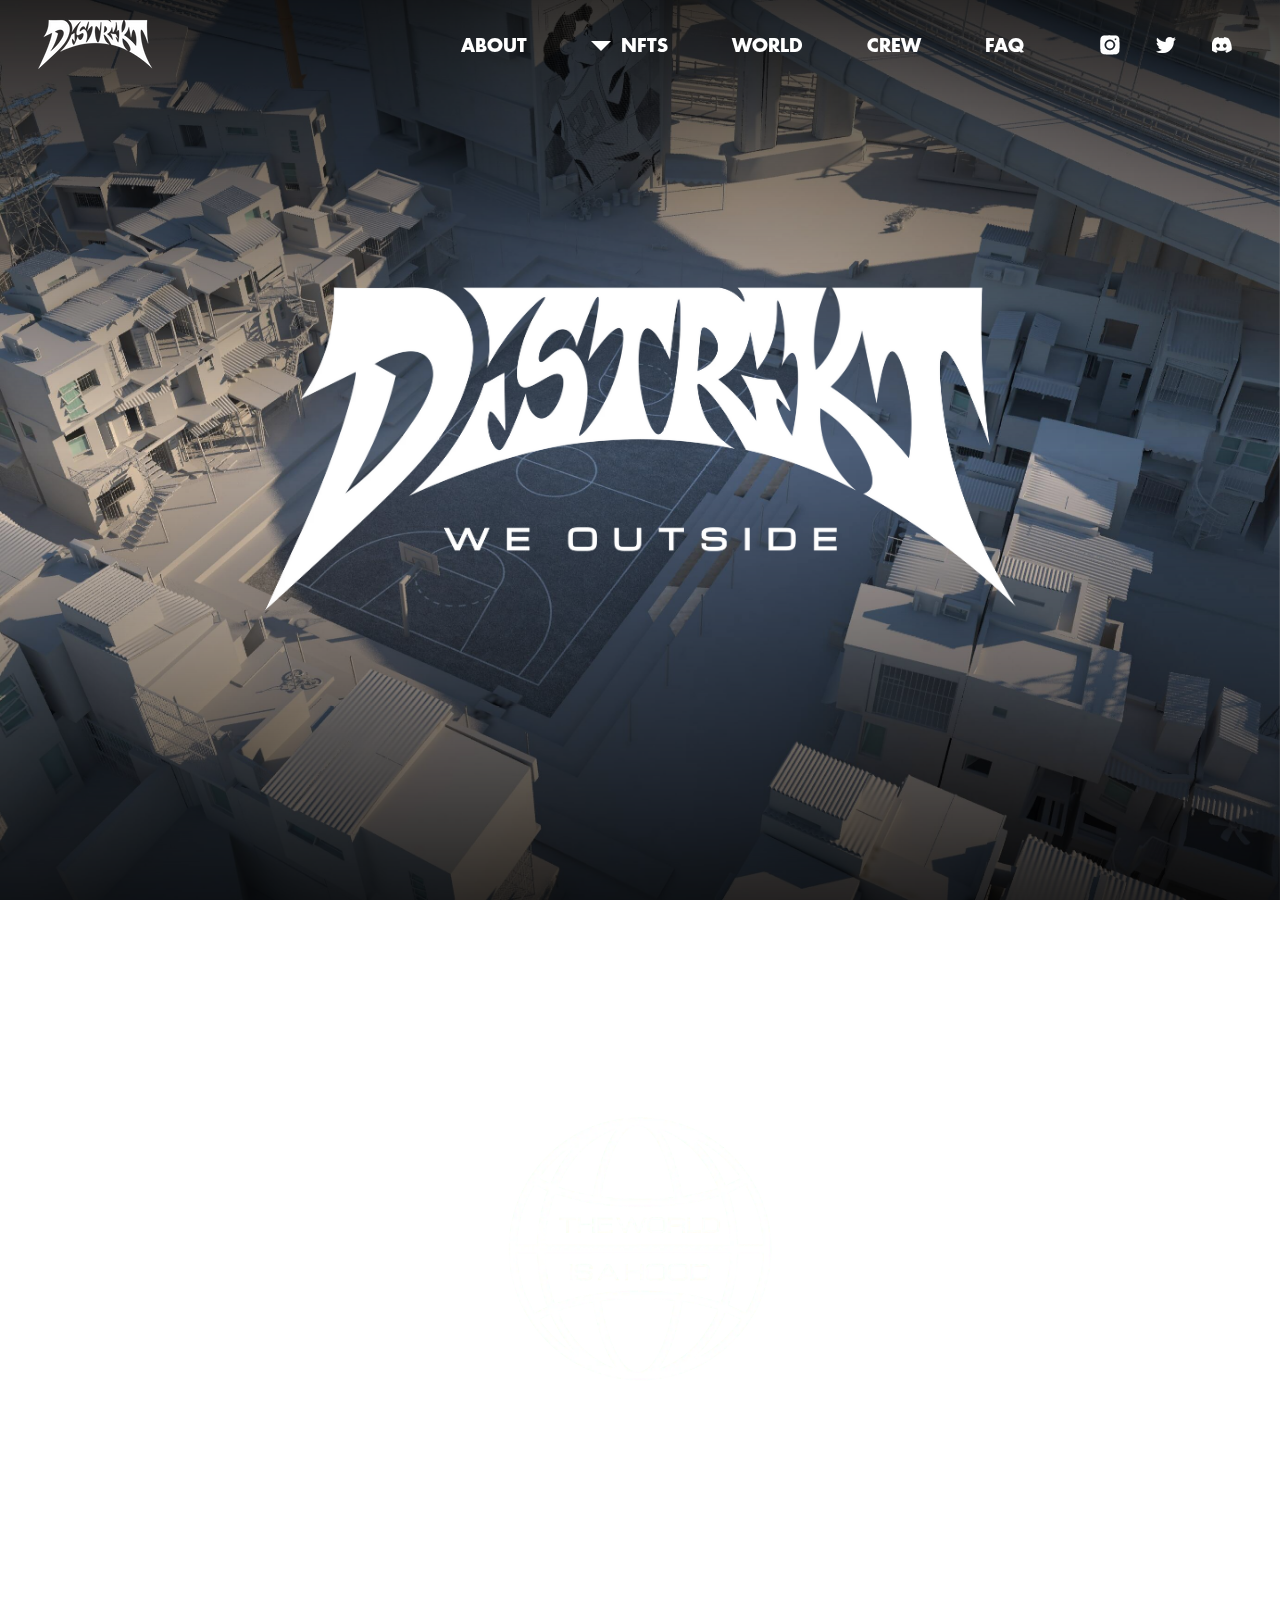
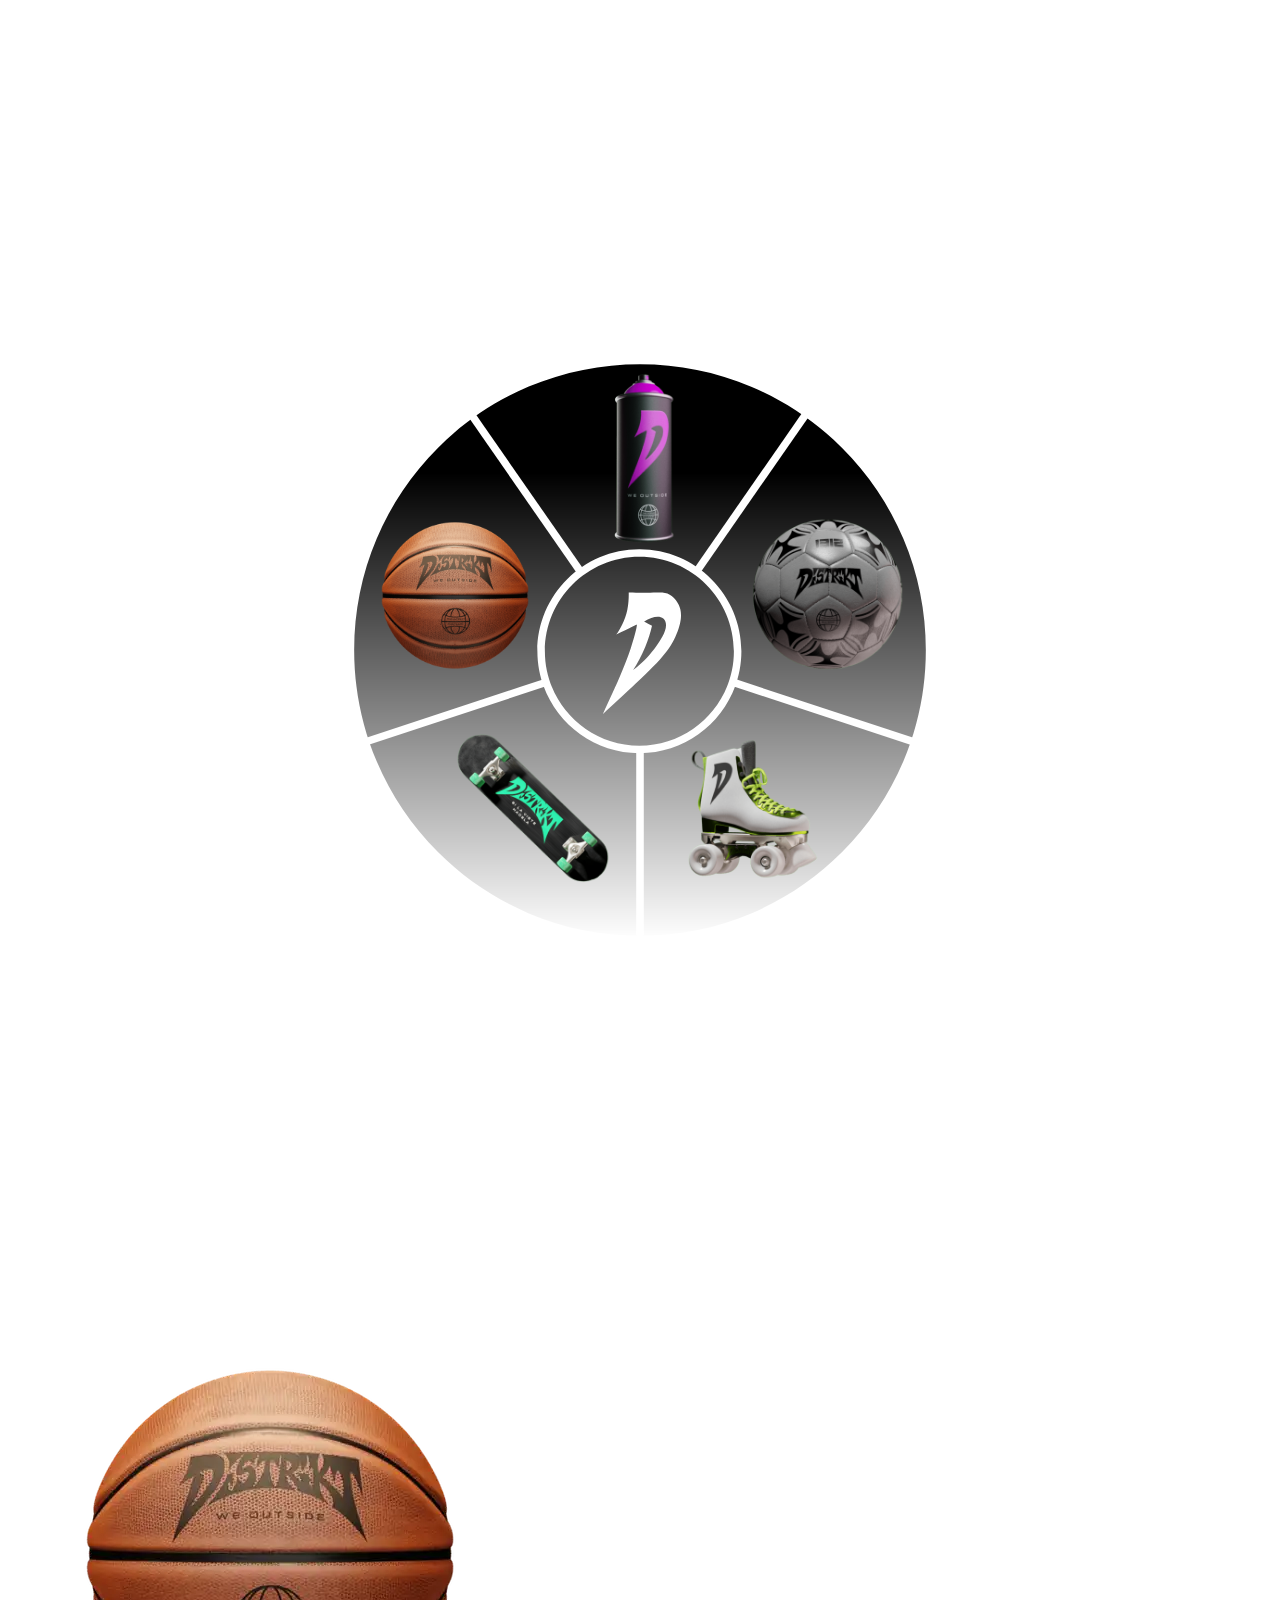
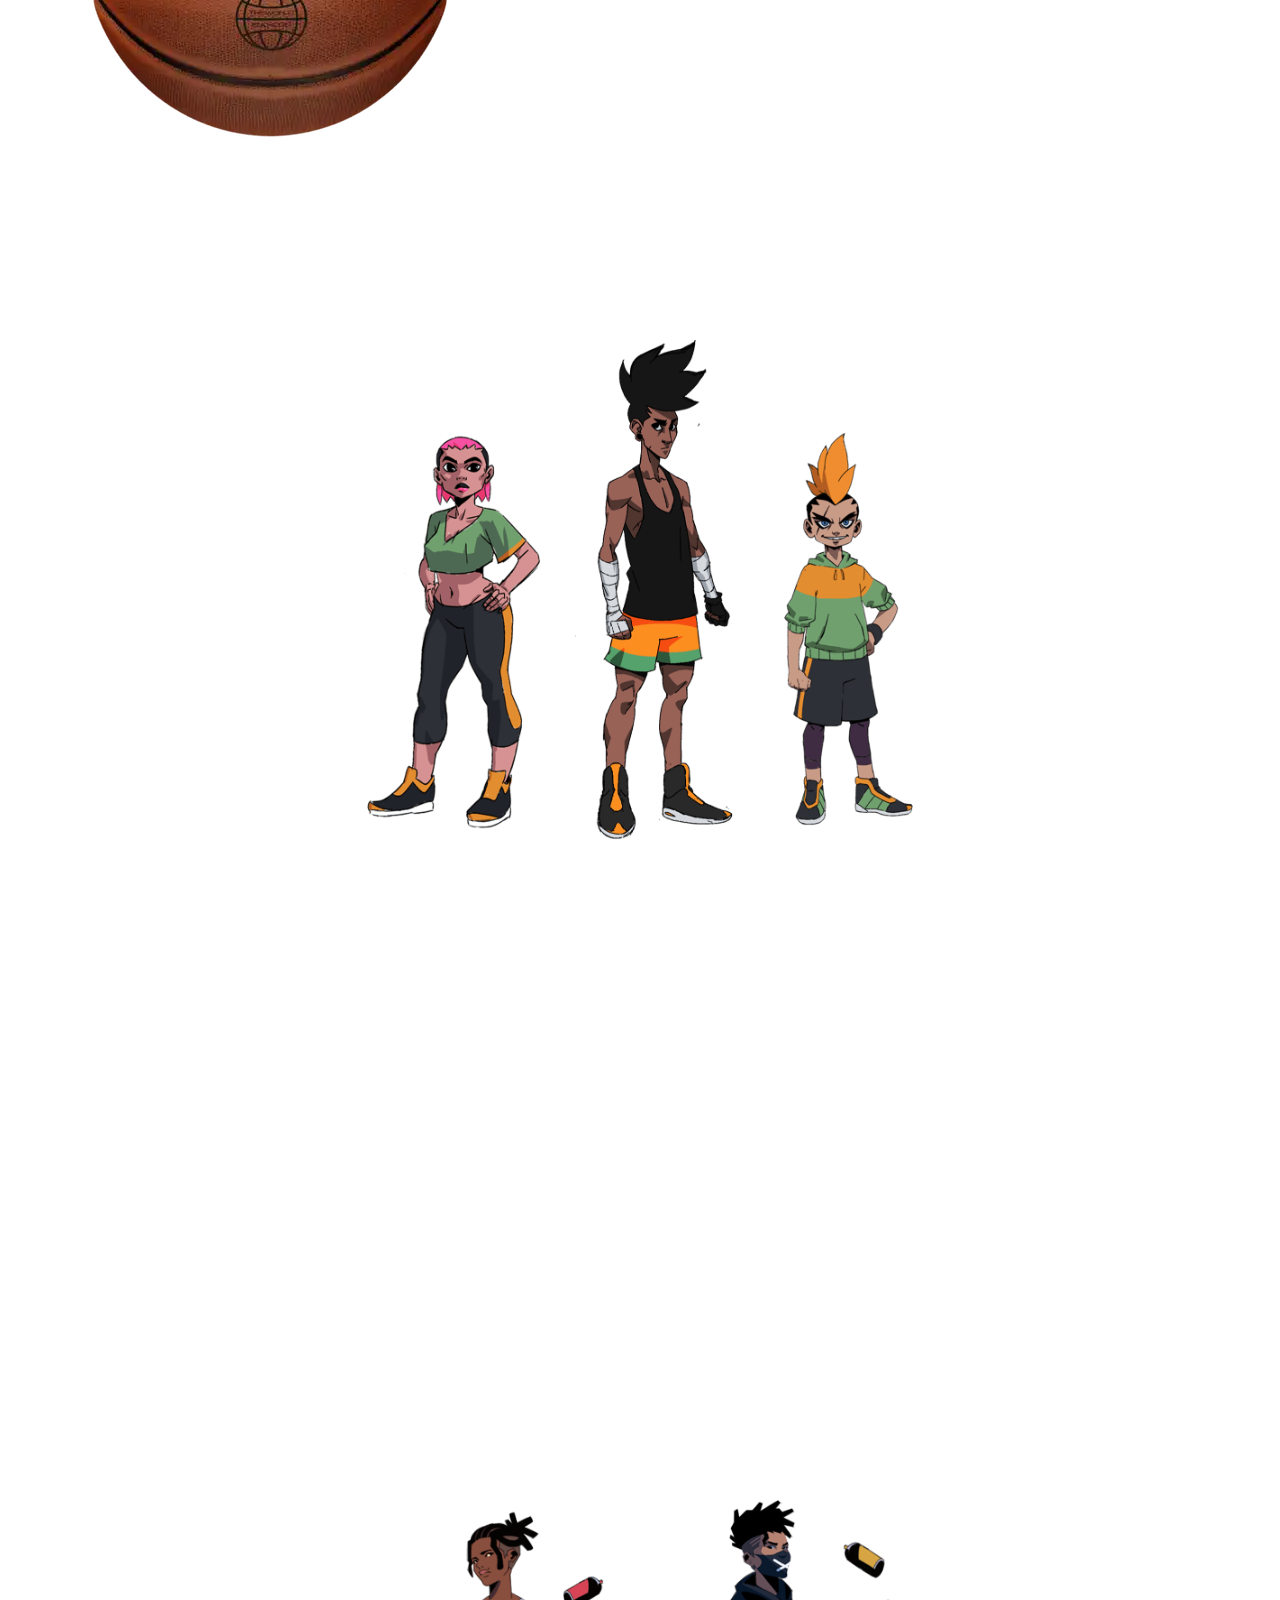
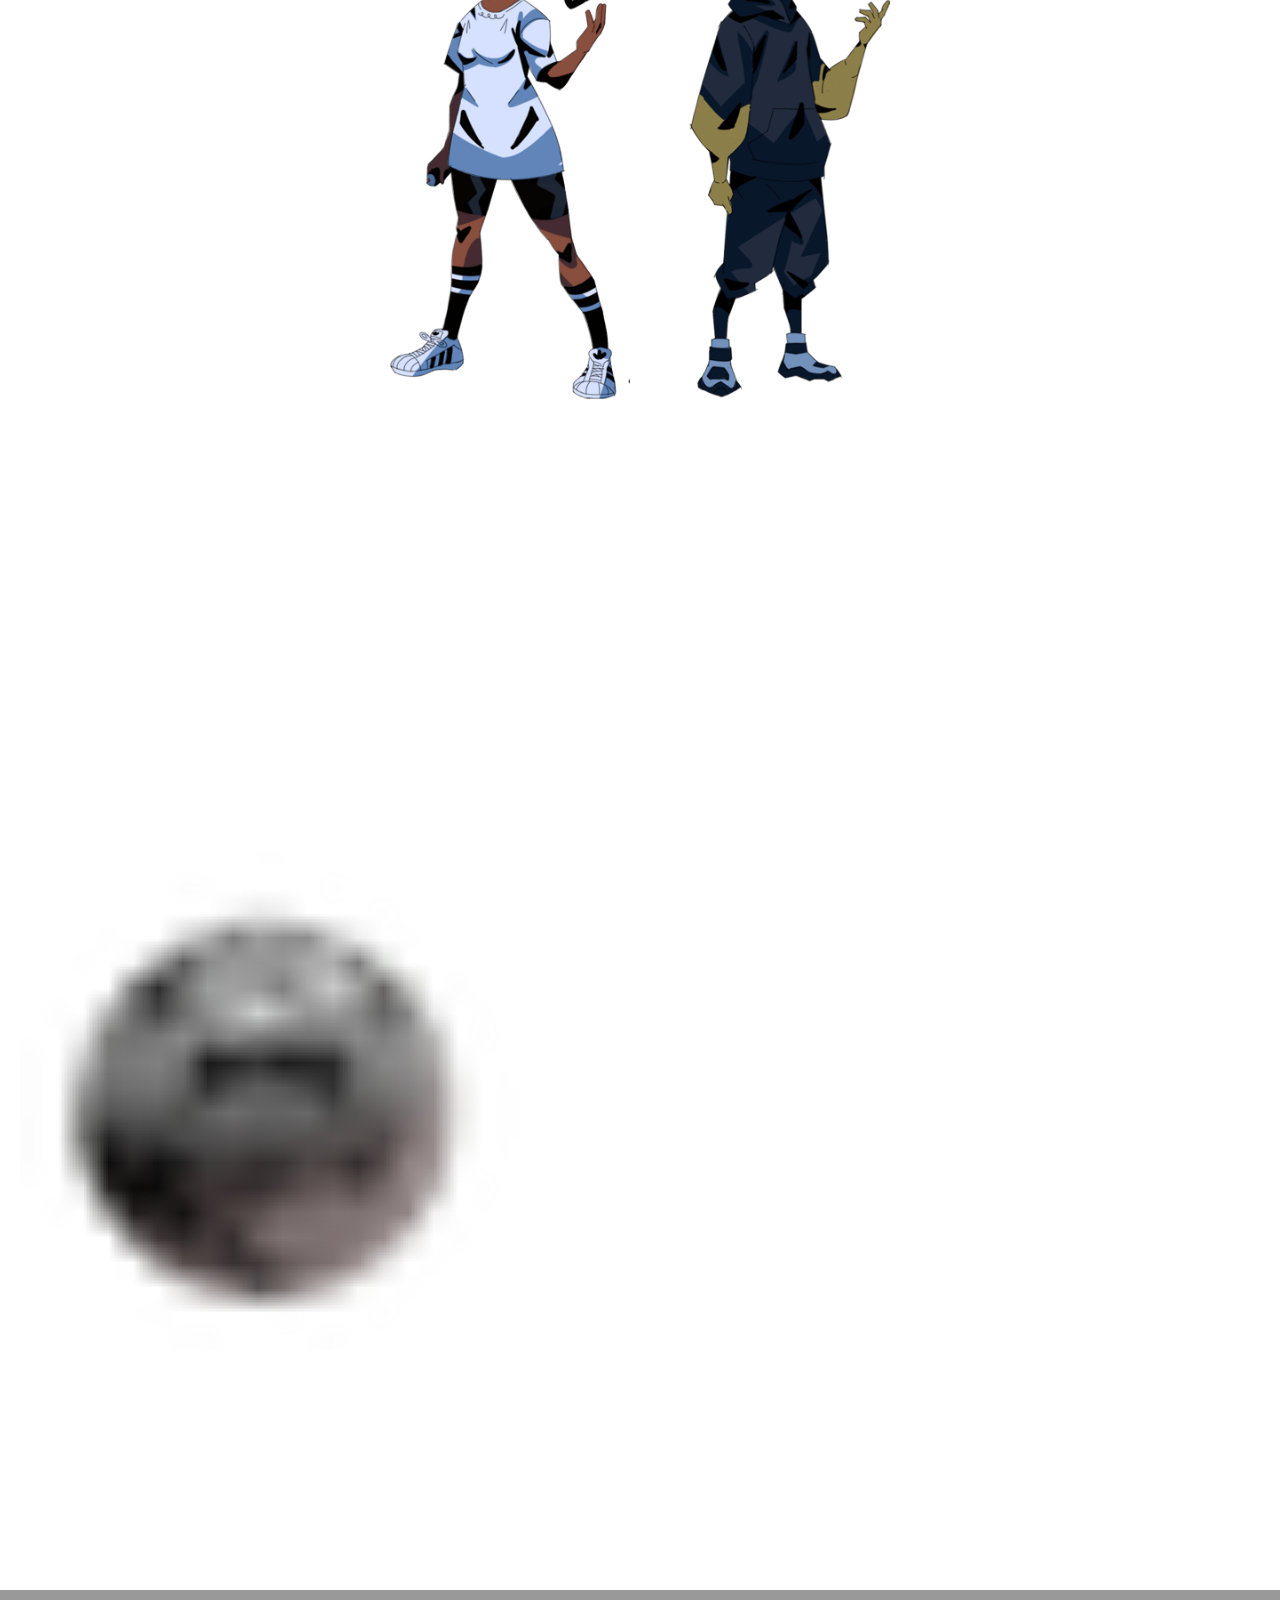
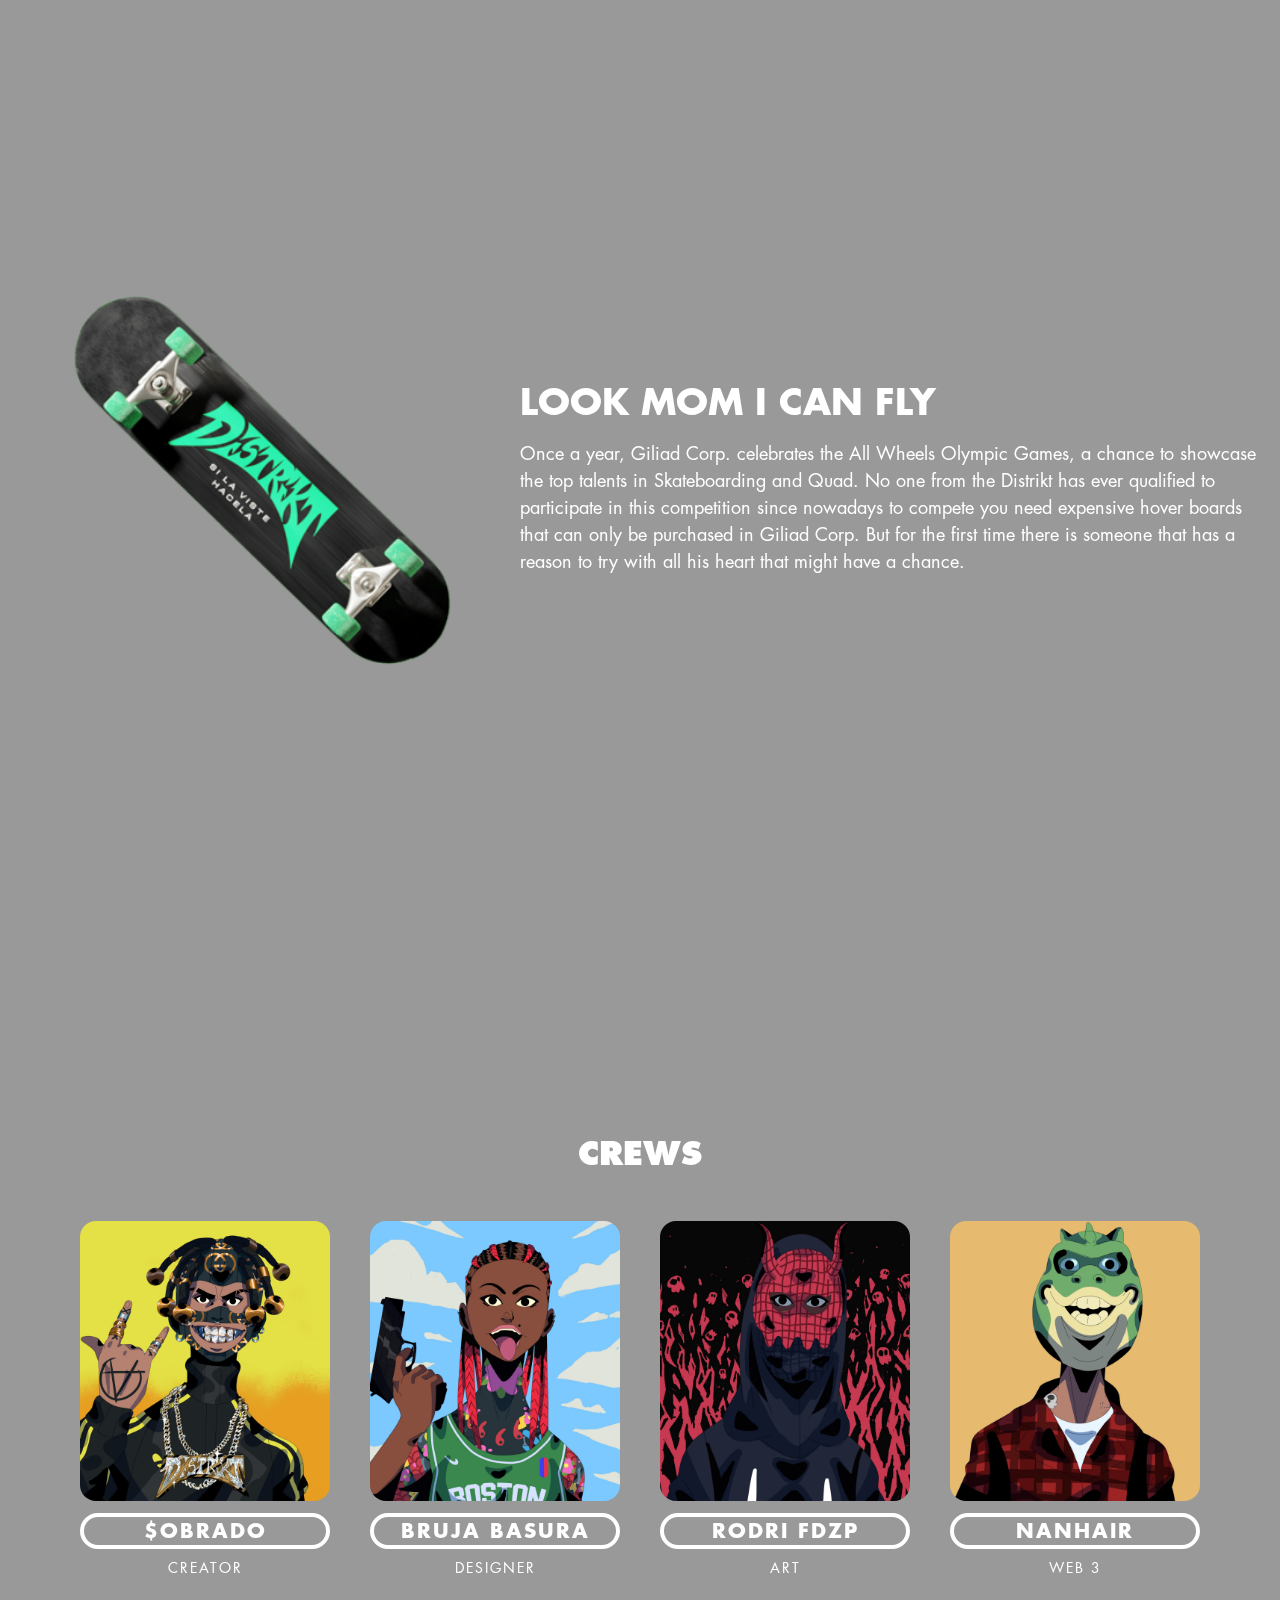
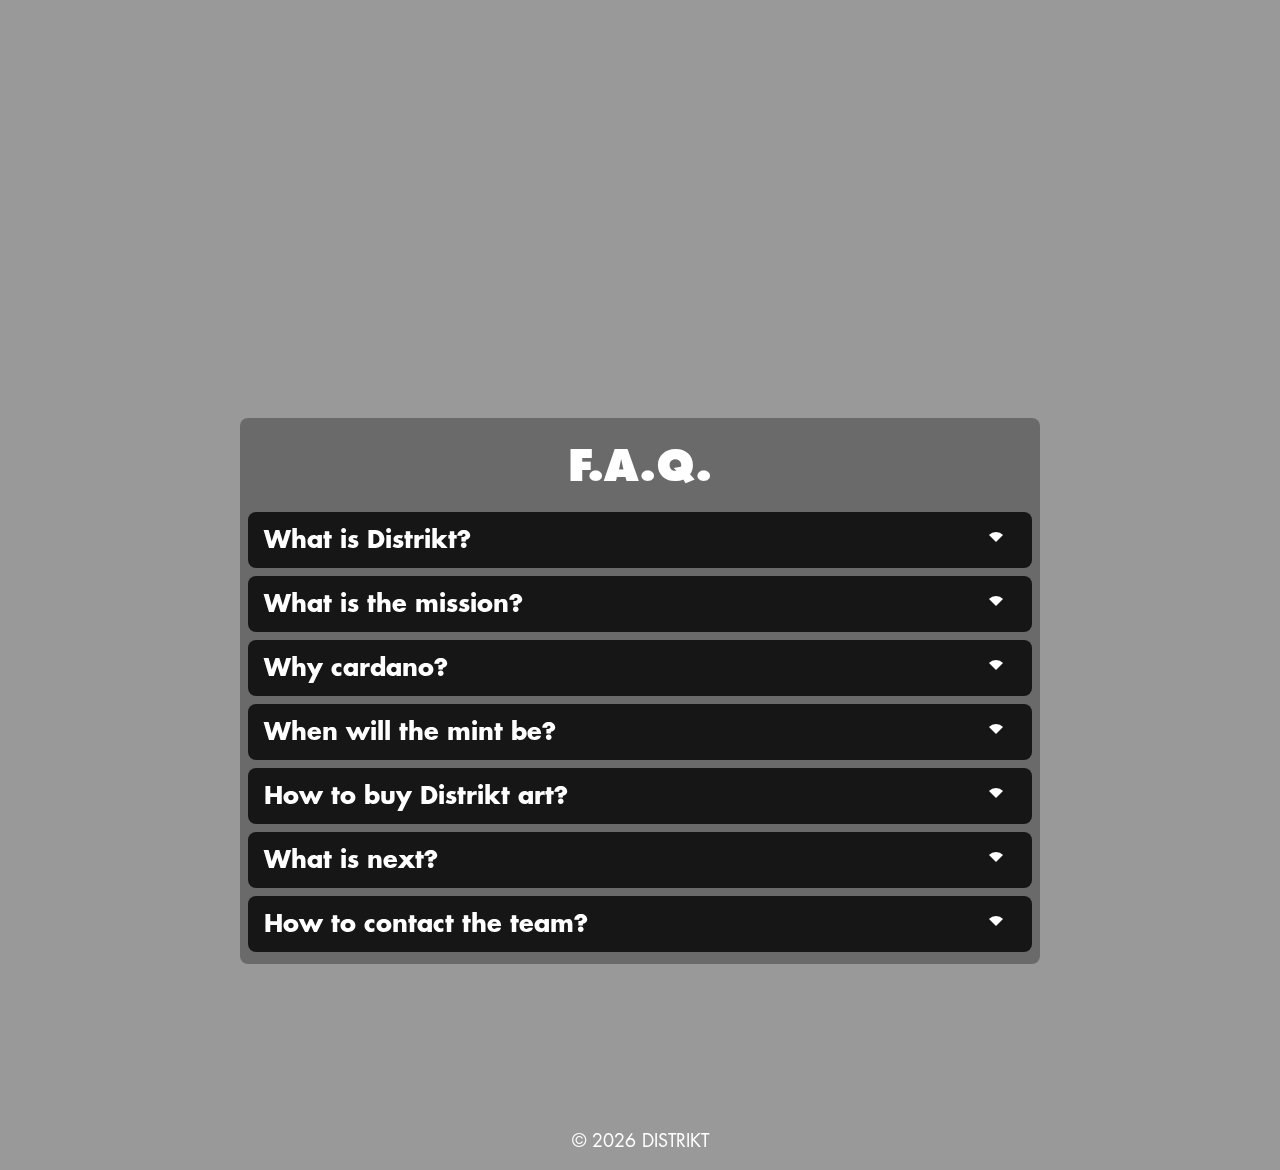
==== commit d98739ff: "insta updated" ====
--- a/index.html
+++ b/index.html
@@ -1,4 +1,4 @@
-<!DOCTYPE html><html><head><meta charSet="utf-8"/><meta http-equiv="x-ua-compatible" content="ie=edge"/><meta name="viewport" content="width=device-width, initial-scale=1, shrink-to-fit=no"/><link rel="apple-touch-icon" sizes="180x180" href="https://distrikt.art/apple-touch-icon.png"/><link rel="icon" type="image/png" sizes="192x192" href="https://distrikt.art/android-chrome-192x192.png"/><link rel="icon" type="image/png" sizes="512x512" href="https://distrikt.art/android-chrome-512x512.png"/><link rel="icon" type="image/png" sizes="32x32" href="https://distrikt.art/favicon-32x32.png"/><link rel="icon" type="image/png" sizes="16x16" href="https://distrikt.art/favicon-16x16.png"/><meta name="msapplication-TileColor" content="#000000"/><meta name="theme-color" content="#000000"/><meta property="og:title" content="DISTRIKT"/><meta property="og:type" content="website"/><meta property="og:url" content="https://distrikt.art/"/><meta property="og:image" content="https://distrikt.art/cover.jpeg"/><meta property="og:description" content="Animated south-american stories about street, sports and arts. 🏀 🎨 ⚽ 🛹 🛼"/><meta property="og:site_name" content="DISTRIKT"/><meta name="twitter:card" content="summary"/><meta name="twitter:site" content="@DISTRIKTCNFT"/><meta name="twitter:creator" content="@DISTRIKTCNFT"/><meta name="twitter:title" content="DISTRIKT"/><meta name="twitter:description" content="Animated south-american stories about street, sports and arts. 🏀 🎨 ⚽ 🛹 🛼"/><meta name="twitter:image" content="https://distrikt.art/cover.jpeg"/><meta name="generator" content="Gatsby 5.8.1"/><style data-href="/styles.6218d7c2f581b1fd29a2.css" data-identity="gatsby-global-css">.splide__container{box-sizing:border-box;position:relative}.splide__list{-webkit-backface-visibility:hidden;backface-visibility:hidden;display:flex;height:100%;margin:0!important;padding:0!important}.splide.is-initialized:not(.is-active) .splide__list{display:block}.splide__pagination{align-items:center;display:flex;flex-wrap:wrap;justify-content:center;margin:0;pointer-events:none}.splide__pagination li{display:inline-block;line-height:1;list-style-type:none;margin:0;pointer-events:auto}.splide:not(.is-overflow) .splide__pagination{display:none}.splide__progress__bar{width:0}.splide{position:relative;visibility:hidden}.splide.is-initialized,.splide.is-rendered{visibility:visible}.splide__slide{-webkit-backface-visibility:hidden;backface-visibility:hidden;box-sizing:border-box;flex-shrink:0;list-style-type:none!important;margin:0;position:relative}.splide__slide img{vertical-align:bottom}.splide__spinner{animation:splide-loading 1s linear infinite;border:2px solid #999;border-left-color:transparent;border-radius:50%;bottom:0;contain:strict;display:inline-block;height:20px;left:0;margin:auto;position:absolute;right:0;top:0;width:20px}.splide__sr{clip:rect(0 0 0 0);border:0;height:1px;margin:-1px;overflow:hidden;padding:0;position:absolute;width:1px}.splide__toggle.is-active .splide__toggle__play,.splide__toggle__pause{display:none}.splide__toggle.is-active .splide__toggle__pause{display:inline}.splide__track{overflow:hidden;position:relative;z-index:0}@keyframes splide-loading{0%{transform:rotate(0)}to{transform:rotate(1turn)}}.splide__track--draggable{-webkit-touch-callout:none;-webkit-user-select:none;user-select:none}.splide__track--fade>.splide__list>.splide__slide{margin:0!important;opacity:0;z-index:0}.splide__track--fade>.splide__list>.splide__slide.is-active{opacity:1;z-index:1}.splide--rtl{direction:rtl}.splide__track--ttb>.splide__list{display:block}.splide__arrow{align-items:center;background:#ccc;border:0;border-radius:50%;cursor:pointer;display:flex;height:2em;justify-content:center;opacity:.7;padding:0;position:absolute;top:50%;transform:translateY(-50%);width:2em;z-index:1}.splide__arrow svg{fill:#000;height:1.2em;width:1.2em}.splide__arrow:hover:not(:disabled){opacity:.9}.splide__arrow:disabled{opacity:.3}.splide__arrow:focus-visible{outline:3px solid #0bf;outline-offset:3px}.splide__arrow--prev{left:1em}.splide__arrow--prev svg{transform:scaleX(-1)}.splide__arrow--next{right:1em}.splide.is-focus-in .splide__arrow:focus{outline:3px solid #0bf;outline-offset:3px}.splide__pagination{bottom:.5em;left:0;padding:0 1em;position:absolute;right:0;z-index:1}.splide__pagination__page{background:#ccc;border:0;border-radius:50%;display:inline-block;height:8px;margin:3px;opacity:.7;padding:0;position:relative;transition:transform .2s linear;width:8px}.splide__pagination__page.is-active{background:#fff;transform:scale(1.4);z-index:1}.splide__pagination__page:hover{cursor:pointer;opacity:.9}.splide__pagination__page:focus-visible{outline:3px solid #0bf;outline-offset:3px}.splide.is-focus-in .splide__pagination__page:focus{outline:3px solid #0bf;outline-offset:3px}.splide__progress__bar{background:#ccc;height:3px}.splide__slide{-webkit-tap-highlight-color:rgba(0,0,0,0)}.splide__slide:focus{outline:0}@supports(outline-offset:-3px){.splide__slide:focus-visible{outline:3px solid #0bf;outline-offset:-3px}}@media screen and (-ms-high-contrast:none){.splide__slide:focus-visible{border:3px solid #0bf}}@supports(outline-offset:-3px){.splide.is-focus-in .splide__slide:focus{outline:3px solid #0bf;outline-offset:-3px}}@media screen and (-ms-high-contrast:none){.splide.is-focus-in .splide__slide:focus{border:3px solid #0bf}.splide.is-focus-in .splide__track>.splide__list>.splide__slide:focus{border-color:#0bf}}.splide__toggle{cursor:pointer}.splide__toggle:focus-visible{outline:3px solid #0bf;outline-offset:3px}.splide.is-focus-in .splide__toggle:focus{outline:3px solid #0bf;outline-offset:3px}.splide__track--nav>.splide__list>.splide__slide{border:3px solid transparent;cursor:pointer}.splide__track--nav>.splide__list>.splide__slide.is-active{border:3px solid #000}.splide__arrows--rtl .splide__arrow--prev{left:auto;right:1em}.splide__arrows--rtl .splide__arrow--prev svg{transform:scaleX(1)}.splide__arrows--rtl .splide__arrow--next{left:1em;right:auto}.splide__arrows--rtl .splide__arrow--next svg{transform:scaleX(-1)}.splide__arrows--ttb .splide__arrow{left:50%;transform:translate(-50%)}.splide__arrows--ttb .splide__arrow--prev{top:1em}.splide__arrows--ttb .splide__arrow--prev svg{transform:rotate(-90deg)}.splide__arrows--ttb .splide__arrow--next{bottom:1em;top:auto}.splide__arrows--ttb .splide__arrow--next svg{transform:rotate(90deg)}.splide__pagination--ttb{bottom:0;display:flex;flex-direction:column;left:auto;padding:1em 0;right:.5em;top:0}@font-face{font-named-instance:"Regular";font-display:swap;font-family:FuturaStd;font-style:normal;font-weight:100 400;src:url(/static/FuturaStdBook-5f83b0049a36e35d22658f272d501f66.otf) format("opentype")}@font-face{font-named-instance:"Bold";font-display:swap;font-family:FuturaStd;font-style:normal;font-weight:600;src:url(/static/FuturaStdBold-fe9bd26c044eb0bfaa28ec000f633e35.otf) format("opentype")}@font-face{font-named-instance:"ExtraBold";font-display:swap;font-family:FuturaStd;font-style:normal;font-weight:800;src:url(/static/FuturaStdExtraBold-db6be7c246fd3f966ebc75201dbd263a.otf) format("opentype")}*{box-sizing:border-box}*,body,html{margin:0;padding:0}body,html{background-color:transparent;color:#fff;font-family:FuturaStd,sans-serif;font-size:16px;line-height:1;overflow-x:hidden;position:relative;scroll-behavior:smooth}.layout{align-items:center;display:flex;flex-direction:column;height:100%;width:100%}.bg{background-image:url(/static/home-628b1654e50f5cb9cc5fa627952e1435.jpeg);background-position:50%;background-repeat:no-repeat;background-size:cover;height:100vh;transition:background-size .2s ease-out;width:100vw;z-index:-1}.bg,.mask{bottom:0;left:0;position:fixed;right:0;top:0}.mask{background:linear-gradient(180deg,rgba(0,0,0,.8) 0,transparent 50%,rgba(0,0,0,.8))}.unmask{width:100%}nav.nav-bar{align-items:center;display:flex;padding:8px 30px;position:fixed;width:100%;z-index:1000}nav.nav-bar .overlay{-webkit-backdrop-filter:blur(8px);backdrop-filter:blur(8px);background:rgba(0,0,0,.1);display:block;height:100%;left:0;margin:0;padding:0;position:fixed;top:0;width:100%}nav.nav-bar #menuToggle{display:none;margin-left:8px;position:relative;z-index:1}nav.nav-bar #menuToggle .ham{align-items:center;cursor:pointer;display:flex;flex-direction:column;height:50px;justify-content:center;position:relative;-webkit-user-select:none;user-select:none;width:50px;z-index:2}nav.nav-bar #menuToggle .ham>span{background:#fff;border-radius:3px;display:block;height:4px;margin-bottom:5px;position:absolute;transition:transform .5s cubic-bezier(.77,.2,.05,1),background .5s cubic-bezier(.77,.2,.05,1),opacity .55s ease;width:33px;z-index:1}nav.nav-bar #menuToggle .ham>span:first-child{transform:translateY(-6px)}nav.nav-bar #menuToggle .ham>span:nth-child(2){transform:translateY(1px)}nav.nav-bar #menuToggle .ham>span:last-child{transform:translateY(8px)}nav.nav-bar #menuToggle .ham.open>span{top:auto;transform:rotate(45deg)}nav.nav-bar #menuToggle .ham.open>span:nth-last-child(2){bottom:auto;transform:rotate(-45deg)}nav.nav-bar #menuToggle .ham.open>span:nth-last-child(3){opacity:0}nav.nav-bar #menuToggle #mobileMenu{background-color:rgba(0,0,0,.6);border-radius:15px;list-style-type:none;padding:50px 16px 16px;position:absolute;right:0;top:0;transform:scale(0);transform-origin:top right;transition:transform .5s cubic-bezier(.77,.2,.05,1);width:260px}nav.nav-bar #menuToggle #mobileMenu.open{transform:scale(1)}nav.nav-bar #menuToggle #mobileMenu li{color:#efefef;cursor:pointer;font-size:20px;font-weight:600;padding:8px 4px;text-decoration:none;text-transform:uppercase}nav.nav-bar #menuToggle #mobileMenu li .nft-menu{align-items:center;display:flex;width:100%}nav.nav-bar #menuToggle #mobileMenu li .nft-menu .arrow-down{margin-left:12px;margin-right:0;transition:transform .3s ease-in-out}nav.nav-bar #menuToggle #mobileMenu li .nft-menu .arrow-down.open{transform:rotate(180deg)}nav.nav-bar #menuToggle #mobileMenu li.nested-menu{display:none;padding:8px 4px}nav.nav-bar #menuToggle #mobileMenu li.nested-menu.open{display:block}nav.nav-bar #menuToggle #mobileMenu li.nested-menu ul{list-style:none;margin-left:10px;padding:0}nav.nav-bar #menuToggle #mobileMenu li.nested-menu ul li{font-size:16px}nav.nav-bar #menuToggle #mobileMenu li.nested-menu ul li a{color:#efefef;text-decoration:none}nav.nav-bar #menuToggle #mobileMenu li.nested-menu ul li a:hover{color:#fff}nav.nav-bar #menuToggle #mobileMenu li a,nav.nav-bar #menuToggle #mobileMenu li div{transition:letter-spacing .3s ease-in-out}nav.nav-bar #menuToggle #mobileMenu li>a:hover,nav.nav-bar #menuToggle #mobileMenu li>div:hover{letter-spacing:1px}.nav-bg{background:linear-gradient(180deg,rgba(0,0,0,.9) 0,rgba(0,0,0,.4) 50%,transparent);height:90px;left:0;opacity:0;position:fixed;top:0;transition:opacity .3s ease-in-out;width:100%;z-index:0}.brand,.pages{z-index:1}.brand{cursor:pointer;width:130px}ul.socials{display:flex;justify-content:space-between;list-style:none}ul.socials li{align-items:center;border-radius:20px;display:flex;height:40px;justify-content:center;margin:0 8px;width:40px}ul.socials li:hover{background-color:#000}ul.pages{display:flex;flex:1 1;justify-content:flex-end;list-style:none;margin-right:26px}ul.pages>li{align-items:center;display:flex;margin:0 32px}ul.pages>li a,ul.pages>li>div{border-radius:36px;color:#fff;cursor:pointer;font-size:24px;font-weight:600;padding:10px 16px 8px;text-decoration:none;text-transform:uppercase;transition:background-color .2s ease-in-out}ul.pages.about>li.n-about div,ul.pages.airdrops>li.n-airdrops>div,ul.pages.crew>li.n-crew div,ul.pages.distrikt-pass>li.n-distrikt-pass>div,ul.pages.faq>li.n-faq div,ul.pages.main-collection>li.n-main-collection>div,ul.pages.world>li.n-world div,ul.pages>li a:hover,ul.pages>li>div:hover{background-color:#000}.arrow-down{border-left:10px solid transparent;border-right:10px solid transparent;border-top:10px solid #fff;height:0;margin-right:10px;width:0}div.dropdown{align-items:center;display:flex;position:relative}div.dropdown .dropdown-wrapper{height:0;left:0;opacity:0;overflow:hidden;padding-top:8px;position:absolute;top:150%;transition:all .2s ease-in-out;z-index:100}div.dropdown:hover>.dropdown-wrapper{height:auto;opacity:1;top:100%}div.dropdown ul{-webkit-backdrop-filter:blur(2px);backdrop-filter:blur(2px);background-color:rgba(0,0,0,.6);border-radius:15px;list-style:none;padding:10px 5px;width:220px}div.dropdown ul>li a{display:inline-block;font-size:16px;margin-bottom:4px;width:100%}div.dropdown ul>li a:last-child{margin-bottom:0}.banner{height:100vh;max-width:855px;width:100%}.about-content,.banner{align-items:center;display:flex;justify-content:center}.about-content{flex-direction:column;max-width:960px}.about-content p{font-size:18px;font-weight:600;line-height:1.5;margin-bottom:0;margin-top:40px;text-align:center;text-transform:uppercase}.about-content .logo{width:300px}#basket,#crew,#faq,#football,#graffiti,#skate,#world,.f-grid{align-items:center;background-attachment:fixed;background-size:cover;display:flex;flex-direction:column;justify-content:center;width:100%}#world{background-image:url(/static/world-ae9158744f41256d60c122b1c4a924d9.jpg);transition:background-image .3s ease}#world.basket{background-image:url(/static/basket-alt-22498087a5715a57e88f2efb6659eec4.jpg)}#world.graffiti{background-image:url(/static/graffcity-ed4fe4b039419d278e6099ee27d00224.jpg)}#world.football{background-image:url(/static/futbol-d324284507ffe356fc89e7c8178dedff.jpg)}#world.quad,#world.skate{background-image:url(/static/skateandquad-14905f513be2f6d6a1fc6b205036f7c5.jpg)}#graffiti{background-image:url(/static/graffcity-ed4fe4b039419d278e6099ee27d00224.jpg);padding:40px 20px}#basket{background-image:url(/static/basket-alt-22498087a5715a57e88f2efb6659eec4.jpg);padding:40px 20px}#faq{background-image:url(/static/faq_bg-4c7b83a96d28d431ccc43c7071ace1c2.jpg)}#faq .f-grid{background-color:rgba(0,0,0,.4);display:flex;flex-direction:column;justify-content:flex-start;min-height:100vh}#faq .f-grid .accordion-wrapper{margin:auto 0}#faq .f-grid .accordion-wrapper h1{font-size:42px;font-weight:800;margin:20px 0;text-align:center}#faq .f-grid .accordion-wrapper a{color:#fff;font-weight:700}#crew{background-image:url(/static/crew_bg-46d6efce6a100c470f72e5d1872acd40.jpg)}#football{background-image:url(/static/futbol-alt-618bc682335be1b3128d24f3e2eac7c7.jpg);padding:40px 20px}#skate{background-image:url(/static/skateandquad-alt-f31391323ae12a3bb03b8e97c5a1bed5.jpg)}#skate .f-grid{background-color:rgba(0,0,0,.4);height:100%;padding:40px 20px}.scroll-snap{min-height:100vh}div.world-contents{align-items:center;display:flex;flex-direction:column;justify-content:center;position:relative;width:600px}div.world-contents img.wheel{height:auto;width:100%}div.world-contents .basket-img,div.world-contents .football-img,div.world-contents .graffiti-img,div.world-contents .quad-img,div.world-contents .skate-img{cursor:pointer;height:200px;position:absolute;width:200px}div.world-contents .graffiti-img{left:50%;top:10px;transform:translateX(-50%)}div.world-contents .basket-img{left:15px;top:40%;transform:translateY(-50%)}div.world-contents .football-img{right:10px;top:40%;transform:translateY(-50%)}div.world-contents .skate-img{bottom:7%;left:16%}div.world-contents .quad-img{bottom:7%;right:15%}div.world-contents .basket-img:hover,div.world-contents .football-img:hover,div.world-contents .graffiti-img:hover,div.world-contents .quad-img:hover,div.world-contents .skate-img:hover{filter:drop-shadow(0 0 10px #fff)}.grid{align-items:center;display:flex;height:100vh;max-width:1300px;width:100%}.grid-item.content{flex:1 1}.grid-item.content h1{font-size:36px;font-weight:600;margin-bottom:20px;text-transform:uppercase}.grid-item.content p{font-size:18px;line-height:1.5}.grid-item.content .title{align-items:center;display:flex;margin-bottom:20px}.grid-item.content .title h1{margin:0}.grid-item.content .title button{background:none;border:4px solid #fff;border-radius:30px;color:#fff;cursor:pointer;font-size:24px;font-weight:700;margin-left:24px;padding:4px 8px 4px 40px;position:relative;transition:all .3s ease}.grid-item.content .title button:after{border-bottom:10px solid transparent;border-left:16px solid #fff;border-top:10px solid transparent;content:"";height:0;left:16px;position:absolute;top:50%;transform:translateY(-50%);width:0}.grid-item.content .title button:hover{background-color:#fff;color:#444}.grid-item.content .title button:hover:after{border-left:16px solid #444}.grid-item .skate{height:500px;position:relative;width:500px}.grid-item .skate img{height:100%;position:absolute;width:100%}.grid-item .skate img:first-child{animation:crossFade1 10s 3s infinite}.grid-item .skate img:nth-child(2){animation:crossFade2 10s 3s infinite;opacity:0}#basket .grid,#graffiti .grid{height:auto;margin-bottom:150px;margin-top:150px}@keyframes crossFade1{0%{opacity:1}50%{opacity:0}to{opacity:1}}@keyframes crossFade2{0%{opacity:0}50%{opacity:1}to{opacity:0}}.progress-bar{background-color:#fff;bottom:0;left:0;overflow:hidden;position:absolute}.progress-bar>div{background:#ff3232;background:linear-gradient(90deg,#ff3232 0,#fff832 20%,#3632ff 40%,#31e9f9 60%,#35f931 80%,#fc32f5);height:5px;width:100vw}.slide-container{align-items:center;display:flex;justify-content:center;padding-bottom:120px;width:100%}.slider div.splide__slide{width:100%}.slider div.slide{align-items:center;display:flex;flex-direction:column;height:100%;width:100%}.slider div.slide img{height:100%;object-fit:contain;object-position:center bottom;width:100%}.slider div.slide p.caption{font-size:20px;font-weight:600;height:36px;line-height:36px;transition:color .3s ease}.slider .splide__arrow{border-radius:0;height:50px;opacity:1;overflow:visible;width:50px}.slider .splide__arrows.splide__arrows--ltr{align-items:center;display:flex;flex-direction:row;justify-content:center}.slider .splide__arrow--next svg,.slider .splide__arrow--prev svg{opacity:0}.slider .splide__arrow--next{background:url([data-uri]),transparent;background-repeat:no-repeat;background-size:contain;position:relative;transform:translate(50px,50%)}.slider .splide__arrow--next:disabled{opacity:.15}.slider .splide__arrow--prev{background:url([data-uri]),transparent;background-repeat:no-repeat;background-size:contain;position:relative;transform:translate(-50px,50%)}.slider .splide__arrow--prev:disabled{opacity:.15}.slider.crews div.slide{margin:0 auto;max-width:250px}.slider.crews div.slide img{border-radius:16px;height:calc(100% - 80px);margin-bottom:12px;object-fit:cover;object-position:center bottom;width:100%}.slider.crews div.slide p.role{font-size:14px;letter-spacing:2px;text-transform:uppercase;transition:color .3s ease}.slider.crews div.slide p.name{border:4px solid #fff;border-radius:32px;font-size:20px;font-weight:600;height:36px;letter-spacing:2px;margin-bottom:12px;padding:5px 8px 4px;text-align:center;text-transform:uppercase;transition:all .3s ease;width:100%}.slider.crews div.slide p.name:hover{background-color:#fff;color:#000}#crew .f-grid{background-color:rgba(0,0,0,.4);height:100vh}#crew .f-grid h1{margin-bottom:50px;text-transform:uppercase}.accordion-wrapper{-webkit-backdrop-filter:blur(4px);backdrop-filter:blur(4px);background-color:rgba(0,0,0,.3);border-radius:8px;display:flex;flex-direction:column;max-width:100%;overflow:hidden;padding:8px;width:800px}.accordion-wrapper .panel{background-color:rgba(0,0,0,.8);border-radius:8px;color:#fff;margin:4px 0;overflow:hidden;transition:margin-bottom .3s ease,background-color .3s ease}.accordion-wrapper .panel:last-child{margin-bottom:0}.accordion-wrapper .panel:first-child{margin-top:0}.accordion-wrapper .panel:hover{background-color:rgba(0,0,0,.9)}.accordion-wrapper .panel button{background-color:transparent;border:none;color:#fff;cursor:pointer;display:flex;font-family:FuturaStd,sans-serif;font-size:24px;font-weight:600;line-height:1;padding:16px;text-align:left;width:100%}.accordion-wrapper .panel button span{flex:1 1}.accordion-wrapper .panel button .arrow-down{border:10px solid transparent;border-bottom-color:#fff;border-radius:10px;height:0;margin-left:8px;margin-top:-16px;transform:rotate(180deg);transform-origin:bottom;transition:transform .3s ease;width:0}.accordion-wrapper .panel p{font-size:18px;line-height:1.5;max-height:0;opacity:0;overflow:hidden;transition:all .4s ease-in,all 0 ease-out}.accordion-wrapper .panel.active{margin:16px 0}.accordion-wrapper .panel.active:last-child{margin-bottom:0}.accordion-wrapper .panel.active:first-child{margin-top:0}.accordion-wrapper .panel.active button .arrow-down{margin-top:-10px;transform:rotate(0deg);transition:transform .3s ease}.accordion-wrapper .panel.active p{max-height:1000px;opacity:1;padding:16px}.accordion-wrapper>p{display:none}#faq .f-grid>p.copy{font-size:18px;margin:20px 0;text-align:center}@media screen and (max-width:969px){.nav-bg{height:70px}.brand{cursor:pointer;width:100px}.about-content p{font-size:18px;font-weight:600;line-height:1.5;margin-bottom:40px;margin-top:40px;max-width:600px;padding:0 16px;text-align:center;text-transform:uppercase}.about-content .logo{width:200px}.slider .splide__arrow{height:30px;width:30px}.grid{align-items:center;flex-direction:column;height:auto;margin-bottom:100px;max-width:1300px}.grid-item.content h1{font-size:30px}.grid-item.content .title{align-items:center;display:flex;margin-bottom:20px}.grid-item.content .title h1{font-size:24px;margin:0}.grid-item.content .title button{border-radius:30px;font-size:16px;margin-left:8px;padding:8px 8px 8px 35px;width:160px}.grid-item.img{margin-bottom:50px;width:350px}.grid-item.img img{object-fit:cover;object-position:10%;width:100%}.grid-item .skate{height:350px;width:350px}#faq .f-grid{justify-content:flex-start;min-height:auto}#faq .f-grid .accordion-wrapper{border-radius:0;padding-top:80px;width:100%}#faq .f-grid .accordion-wrapper h1{font-size:26px;line-height:1.5}#faq .f-grid .accordion-wrapper .panel button{font-size:18px}#faq .f-grid .accordion-wrapper>p{display:inline-block;font-size:14px;padding:16px;text-align:center}#faq .f-grid>p.copy{display:none}#basket .grid,#graffiti .grid{height:auto;margin-bottom:150px;margin-top:50px}}@media screen and (max-width:1360px){ul.pages>li{margin:0 16px}ul.pages>li a,ul.pages>li div{font-size:18px}}@media screen and (max-width:1080px){ul.pages{margin-right:8px}ul.pages>li{margin:0 8px}ul.pages>li a,ul.pages>li div{font-size:18px}}@media screen and (max-width:969px){nav.nav-bar{padding:0 8px}nav.nav-bar ul.pages{display:none}nav.nav-bar ul.socials{margin-left:auto}nav.nav-bar ul.socials li{border-radius:0;margin:0 4px;width:35px}nav.nav-bar ul.socials li:hover{background-color:transparent}nav.nav-bar #menuToggle{display:block}}.modal{align-items:center;-webkit-backdrop-filter:blur(5px);backdrop-filter:blur(5px);background-color:rgba(0,0,0,.8);bottom:0;display:flex;height:100vh;justify-content:center;overflow:hidden;position:fixed;right:0;transition:width .3s ease,height .3s ease;width:0;z-index:1000}.modal-overlay{display:none;height:100%;left:0;position:absolute;top:0;width:100%}.modal-content{border-radius:10px;max-width:1000px;overflow:hidden;position:relative;width:100%}.modal-content video{border-radius:10px;height:100%;object-fit:cover;object-position:50% 50%;width:100%}.modal-content button{background-color:transparent;background-color:hsla(0,0%,100%,.333);border:none;border-radius:50%;cursor:pointer;height:40px;padding:4px;position:absolute;right:8px;top:8px;width:40px;z-index:1000}.modal-content button:focus{outline:none}.modal-content button svg{fill:#fff}.modal.opened{width:100vw}@media screen and (max-height:768px){.banner{max-width:600px}.about-content p{font-size:16px}.about-content .logo{width:220px}div.world-contents{transform:scale(.75)}.grid-item.content h1{font-size:30px}.grid-item.content p{max-width:720px}.grid-item.img{margin-bottom:50px;width:350px}.grid-item .skate{height:350px;width:350px}.slider .splide__arrow{height:30px;width:30px}}@media screen and (max-width:600px){div.world-contents{transform:scale(.75)}}@media screen and (max-width:450px){div.world-contents{transform:scale(.5)}}</style><style>.gatsby-image-wrapper{position:relative;overflow:hidden}.gatsby-image-wrapper picture.object-fit-polyfill{position:static!important}.gatsby-image-wrapper img{bottom:0;height:100%;left:0;margin:0;max-width:none;padding:0;position:absolute;right:0;top:0;width:100%;object-fit:cover}.gatsby-image-wrapper [data-main-image]{opacity:0;transform:translateZ(0);transition:opacity .25s linear;will-change:opacity}.gatsby-image-wrapper-constrained{display:inline-block;vertical-align:top}</style><noscript><style>.gatsby-image-wrapper noscript [data-main-image]{opacity:1!important}.gatsby-image-wrapper [data-placeholder-image]{opacity:0!important}</style></noscript><script type="module">const e="undefined"!=typeof HTMLImageElement&&"loading"in HTMLImageElement.prototype;e&&document.body.addEventListener("load",(function(e){const t=e.target;if(void 0===t.dataset.mainImage)return;if(void 0===t.dataset.gatsbyImageSsr)return;let a=null,n=t;for(;null===a&&n;)void 0!==n.parentNode.dataset.gatsbyImageWrapper&&(a=n.parentNode),n=n.parentNode;const o=a.querySelector("[data-placeholder-image]"),r=new Image;r.src=t.currentSrc,r.decode().catch((()=>{})).then((()=>{t.style.opacity=1,o&&(o.style.opacity=0,o.style.transition="opacity 500ms linear")}))}),!0);</script><link rel="sitemap" type="application/xml" href="/sitemap-index.xml"/><link rel="icon" href="/favicon-32x32.png?v=afaa5517e458194c8b8bc74c8d46c412" type="image/png"/><link rel="manifest" href="/manifest.webmanifest" crossorigin="anonymous"/><link rel="apple-touch-icon" sizes="48x48" href="/icons/icon-48x48.png?v=afaa5517e458194c8b8bc74c8d46c412"/><link rel="apple-touch-icon" sizes="72x72" href="/icons/icon-72x72.png?v=afaa5517e458194c8b8bc74c8d46c412"/><link rel="apple-touch-icon" sizes="96x96" href="/icons/icon-96x96.png?v=afaa5517e458194c8b8bc74c8d46c412"/><link rel="apple-touch-icon" sizes="144x144" href="/icons/icon-144x144.png?v=afaa5517e458194c8b8bc74c8d46c412"/><link rel="apple-touch-icon" sizes="192x192" href="/icons/icon-192x192.png?v=afaa5517e458194c8b8bc74c8d46c412"/><link rel="apple-touch-icon" sizes="256x256" href="/icons/icon-256x256.png?v=afaa5517e458194c8b8bc74c8d46c412"/><link rel="apple-touch-icon" sizes="384x384" href="/icons/icon-384x384.png?v=afaa5517e458194c8b8bc74c8d46c412"/><link rel="apple-touch-icon" sizes="512x512" href="/icons/icon-512x512.png?v=afaa5517e458194c8b8bc74c8d46c412"/><title data-gatsby-head="true">DISTRIKT</title></head><body><div id="___gatsby"><div style="outline:none" tabindex="-1" id="gatsby-focus-wrapper"><div class="bg"><div class="mask"></div></div><div class="layout"><nav class="nav-bar"><div class="nav-bg" style="opacity:0"></div><div class="brand" role="button" tabindex="0"><div data-gatsby-image-wrapper="" class="gatsby-image-wrapper gatsby-image-wrapper-constrained"><div style="max-width:130px;display:block"><img alt="" role="presentation" aria-hidden="true" src="data:image/svg+xml;charset=utf-8,%3Csvg%20height=&#x27;73&#x27;%20width=&#x27;130&#x27;%20xmlns=&#x27;http://www.w3.org/2000/svg&#x27;%20version=&#x27;1.1&#x27;%3E%3C/svg%3E" style="max-width:100%;display:block;position:static"/></div><img aria-hidden="true" data-placeholder-image="" style="opacity:1;transition:opacity 500ms linear" decoding="async" src="[data-uri]" alt=""/><picture><source type="image/webp" data-srcset="/static/bfd83f6d118b19a3456673d76dad860e/31e92/distrikt-brand.webp 33w,/static/bfd83f6d118b19a3456673d76dad860e/8b4ce/distrikt-brand.webp 65w,/static/bfd83f6d118b19a3456673d76dad860e/bb373/distrikt-brand.webp 130w,/static/bfd83f6d118b19a3456673d76dad860e/e6d6f/distrikt-brand.webp 260w" sizes="(min-width: 130px) 130px, 100vw"/><img data-gatsby-image-ssr="" data-main-image="" style="opacity:0" sizes="(min-width: 130px) 130px, 100vw" decoding="async" loading="lazy" data-src="/static/bfd83f6d118b19a3456673d76dad860e/afc77/distrikt-brand.png" data-srcset="/static/bfd83f6d118b19a3456673d76dad860e/0ebd1/distrikt-brand.png 33w,/static/bfd83f6d118b19a3456673d76dad860e/be400/distrikt-brand.png 65w,/static/bfd83f6d118b19a3456673d76dad860e/afc77/distrikt-brand.png 130w,/static/bfd83f6d118b19a3456673d76dad860e/f3ed0/distrikt-brand.png 260w" alt="Distrikt"/></picture><noscript><picture><source type="image/webp" srcSet="/static/bfd83f6d118b19a3456673d76dad860e/31e92/distrikt-brand.webp 33w,/static/bfd83f6d118b19a3456673d76dad860e/8b4ce/distrikt-brand.webp 65w,/static/bfd83f6d118b19a3456673d76dad860e/bb373/distrikt-brand.webp 130w,/static/bfd83f6d118b19a3456673d76dad860e/e6d6f/distrikt-brand.webp 260w" sizes="(min-width: 130px) 130px, 100vw"/><img data-gatsby-image-ssr="" data-main-image="" style="opacity:0" sizes="(min-width: 130px) 130px, 100vw" decoding="async" loading="lazy" src="/static/bfd83f6d118b19a3456673d76dad860e/afc77/distrikt-brand.png" srcSet="/static/bfd83f6d118b19a3456673d76dad860e/0ebd1/distrikt-brand.png 33w,/static/bfd83f6d118b19a3456673d76dad860e/be400/distrikt-brand.png 65w,/static/bfd83f6d118b19a3456673d76dad860e/afc77/distrikt-brand.png 130w,/static/bfd83f6d118b19a3456673d76dad860e/f3ed0/distrikt-brand.png 260w" alt="Distrikt"/></picture></noscript><script type="module">const t="undefined"!=typeof HTMLImageElement&&"loading"in HTMLImageElement.prototype;if(t){const t=document.querySelectorAll("img[data-main-image]");for(let e of t){e.dataset.src&&(e.setAttribute("src",e.dataset.src),e.removeAttribute("data-src")),e.dataset.srcset&&(e.setAttribute("srcset",e.dataset.srcset),e.removeAttribute("data-srcset"));const t=e.parentNode.querySelectorAll("source[data-srcset]");for(let e of t)e.setAttribute("srcset",e.dataset.srcset),e.removeAttribute("data-srcset");e.complete&&(e.style.opacity=1,e.parentNode.parentNode.querySelector("[data-placeholder-image]").style.opacity=0)}}</script></div></div><ul class="pages"><li class="n-about"><div role="button" tabindex="0">About</div></li><li class="n-distrikt-pass n-airdrops n-main-collection"><div class="dropdown"><div class="arrow-down"></div><span title="Non Fungible Tokens">NFTs</span><div class="dropdown-wrapper"><ul><li><a href="https://www.jpg.store/collection/distriktpass" target="_blank" rel="noreferrer">Distrikt Pass</a></li><li><a href="https://www.jpg.store/collection/distriktairdrops?tab=items" target="_blank" rel="noreferrer">Airdrops</a></li><li><a href="/#">Main Collection</a></li></ul></div></div></li><li class="n-world"><div role="button" tabindex="0">World</div></li><li class="n-crew"><div role="button" tabindex="0">Crew</div></li><li class="n-faq"><div role="button" tabindex="0" title="Frequently Asked Questions">FAQ</div></li></ul><ul class="socials"><li><a href="https://www.instagram.com/sobradojuanma" title="Instagram"><div data-gatsby-image-wrapper="" class="gatsby-image-wrapper gatsby-image-wrapper-constrained"><div style="max-width:20px;display:block"><img alt="" role="presentation" aria-hidden="true" src="data:image/svg+xml;charset=utf-8,%3Csvg%20height=&#x27;20&#x27;%20width=&#x27;20&#x27;%20xmlns=&#x27;http://www.w3.org/2000/svg&#x27;%20version=&#x27;1.1&#x27;%3E%3C/svg%3E" style="max-width:100%;display:block;position:static"/></div><img aria-hidden="true" data-placeholder-image="" style="opacity:1;transition:opacity 500ms linear" decoding="async" src="[data-uri]" alt=""/><picture><source type="image/webp" data-srcset="/static/edbdb7dfc6e3b8ee295d2d8de36e1c1e/fadb2/instagram.webp 5w,/static/edbdb7dfc6e3b8ee295d2d8de36e1c1e/bd5c1/instagram.webp 10w,/static/edbdb7dfc6e3b8ee295d2d8de36e1c1e/264f2/instagram.webp 20w" sizes="(min-width: 20px) 20px, 100vw"/><img data-gatsby-image-ssr="" data-main-image="" style="opacity:0" sizes="(min-width: 20px) 20px, 100vw" decoding="async" loading="lazy" data-src="/static/edbdb7dfc6e3b8ee295d2d8de36e1c1e/ca121/instagram.png" data-srcset="/static/edbdb7dfc6e3b8ee295d2d8de36e1c1e/549c4/instagram.png 5w,/static/edbdb7dfc6e3b8ee295d2d8de36e1c1e/ebf64/instagram.png 10w,/static/edbdb7dfc6e3b8ee295d2d8de36e1c1e/ca121/instagram.png 20w" alt="Instagram"/></picture><noscript><picture><source type="image/webp" srcSet="/static/edbdb7dfc6e3b8ee295d2d8de36e1c1e/fadb2/instagram.webp 5w,/static/edbdb7dfc6e3b8ee295d2d8de36e1c1e/bd5c1/instagram.webp 10w,/static/edbdb7dfc6e3b8ee295d2d8de36e1c1e/264f2/instagram.webp 20w" sizes="(min-width: 20px) 20px, 100vw"/><img data-gatsby-image-ssr="" data-main-image="" style="opacity:0" sizes="(min-width: 20px) 20px, 100vw" decoding="async" loading="lazy" src="/static/edbdb7dfc6e3b8ee295d2d8de36e1c1e/ca121/instagram.png" srcSet="/static/edbdb7dfc6e3b8ee295d2d8de36e1c1e/549c4/instagram.png 5w,/static/edbdb7dfc6e3b8ee295d2d8de36e1c1e/ebf64/instagram.png 10w,/static/edbdb7dfc6e3b8ee295d2d8de36e1c1e/ca121/instagram.png 20w" alt="Instagram"/></picture></noscript><script type="module">const t="undefined"!=typeof HTMLImageElement&&"loading"in HTMLImageElement.prototype;if(t){const t=document.querySelectorAll("img[data-main-image]");for(let e of t){e.dataset.src&&(e.setAttribute("src",e.dataset.src),e.removeAttribute("data-src")),e.dataset.srcset&&(e.setAttribute("srcset",e.dataset.srcset),e.removeAttribute("data-srcset"));const t=e.parentNode.querySelectorAll("source[data-srcset]");for(let e of t)e.setAttribute("srcset",e.dataset.srcset),e.removeAttribute("data-srcset");e.complete&&(e.style.opacity=1,e.parentNode.parentNode.querySelector("[data-placeholder-image]").style.opacity=0)}}</script></div></a></li><li><a href="https://twitter.com/DISTRIKTCNFT" title="Twitter"><div data-gatsby-image-wrapper="" class="gatsby-image-wrapper gatsby-image-wrapper-constrained"><div style="max-width:20px;display:block"><img alt="" role="presentation" aria-hidden="true" src="data:image/svg+xml;charset=utf-8,%3Csvg%20height=&#x27;16&#x27;%20width=&#x27;20&#x27;%20xmlns=&#x27;http://www.w3.org/2000/svg&#x27;%20version=&#x27;1.1&#x27;%3E%3C/svg%3E" style="max-width:100%;display:block;position:static"/></div><img aria-hidden="true" data-placeholder-image="" style="opacity:1;transition:opacity 500ms linear" decoding="async" src="[data-uri]" alt=""/><picture><source type="image/webp" data-srcset="/static/f7aae017f879df159c0c8229440859e4/49f8b/twitter.webp 5w,/static/f7aae017f879df159c0c8229440859e4/81d20/twitter.webp 10w,/static/f7aae017f879df159c0c8229440859e4/fd800/twitter.webp 20w,/static/f7aae017f879df159c0c8229440859e4/dff66/twitter.webp 40w" sizes="(min-width: 20px) 20px, 100vw"/><img data-gatsby-image-ssr="" data-main-image="" style="opacity:0" sizes="(min-width: 20px) 20px, 100vw" decoding="async" loading="lazy" data-src="/static/f7aae017f879df159c0c8229440859e4/d9df8/twitter.png" data-srcset="/static/f7aae017f879df159c0c8229440859e4/423e6/twitter.png 5w,/static/f7aae017f879df159c0c8229440859e4/0f9eb/twitter.png 10w,/static/f7aae017f879df159c0c8229440859e4/d9df8/twitter.png 20w,/static/f7aae017f879df159c0c8229440859e4/733ca/twitter.png 40w" alt="Twitter"/></picture><noscript><picture><source type="image/webp" srcSet="/static/f7aae017f879df159c0c8229440859e4/49f8b/twitter.webp 5w,/static/f7aae017f879df159c0c8229440859e4/81d20/twitter.webp 10w,/static/f7aae017f879df159c0c8229440859e4/fd800/twitter.webp 20w,/static/f7aae017f879df159c0c8229440859e4/dff66/twitter.webp 40w" sizes="(min-width: 20px) 20px, 100vw"/><img data-gatsby-image-ssr="" data-main-image="" style="opacity:0" sizes="(min-width: 20px) 20px, 100vw" decoding="async" loading="lazy" src="/static/f7aae017f879df159c0c8229440859e4/d9df8/twitter.png" srcSet="/static/f7aae017f879df159c0c8229440859e4/423e6/twitter.png 5w,/static/f7aae017f879df159c0c8229440859e4/0f9eb/twitter.png 10w,/static/f7aae017f879df159c0c8229440859e4/d9df8/twitter.png 20w,/static/f7aae017f879df159c0c8229440859e4/733ca/twitter.png 40w" alt="Twitter"/></picture></noscript><script type="module">const t="undefined"!=typeof HTMLImageElement&&"loading"in HTMLImageElement.prototype;if(t){const t=document.querySelectorAll("img[data-main-image]");for(let e of t){e.dataset.src&&(e.setAttribute("src",e.dataset.src),e.removeAttribute("data-src")),e.dataset.srcset&&(e.setAttribute("srcset",e.dataset.srcset),e.removeAttribute("data-srcset"));const t=e.parentNode.querySelectorAll("source[data-srcset]");for(let e of t)e.setAttribute("srcset",e.dataset.srcset),e.removeAttribute("data-srcset");e.complete&&(e.style.opacity=1,e.parentNode.parentNode.querySelector("[data-placeholder-image]").style.opacity=0)}}</script></div></a></li><li><a href="https://discord.gg/EApn2qm8" title="Discord"><div data-gatsby-image-wrapper="" class="gatsby-image-wrapper gatsby-image-wrapper-constrained"><div style="max-width:20px;display:block"><img alt="" role="presentation" aria-hidden="true" src="data:image/svg+xml;charset=utf-8,%3Csvg%20height=&#x27;16&#x27;%20width=&#x27;20&#x27;%20xmlns=&#x27;http://www.w3.org/2000/svg&#x27;%20version=&#x27;1.1&#x27;%3E%3C/svg%3E" style="max-width:100%;display:block;position:static"/></div><img aria-hidden="true" data-placeholder-image="" style="opacity:1;transition:opacity 500ms linear" decoding="async" src="[data-uri]" alt=""/><picture><source type="image/webp" data-srcset="/static/231ff67749da7d15c03fa2cdf42b27b5/49f8b/discord.webp 5w,/static/231ff67749da7d15c03fa2cdf42b27b5/81d20/discord.webp 10w,/static/231ff67749da7d15c03fa2cdf42b27b5/fd800/discord.webp 20w,/static/231ff67749da7d15c03fa2cdf42b27b5/1834f/discord.webp 40w" sizes="(min-width: 20px) 20px, 100vw"/><img data-gatsby-image-ssr="" data-main-image="" style="opacity:0" sizes="(min-width: 20px) 20px, 100vw" decoding="async" loading="lazy" data-src="/static/231ff67749da7d15c03fa2cdf42b27b5/d9df8/discord.png" data-srcset="/static/231ff67749da7d15c03fa2cdf42b27b5/423e6/discord.png 5w,/static/231ff67749da7d15c03fa2cdf42b27b5/0f9eb/discord.png 10w,/static/231ff67749da7d15c03fa2cdf42b27b5/d9df8/discord.png 20w,/static/231ff67749da7d15c03fa2cdf42b27b5/ffb20/discord.png 40w" alt="Discord"/></picture><noscript><picture><source type="image/webp" srcSet="/static/231ff67749da7d15c03fa2cdf42b27b5/49f8b/discord.webp 5w,/static/231ff67749da7d15c03fa2cdf42b27b5/81d20/discord.webp 10w,/static/231ff67749da7d15c03fa2cdf42b27b5/fd800/discord.webp 20w,/static/231ff67749da7d15c03fa2cdf42b27b5/1834f/discord.webp 40w" sizes="(min-width: 20px) 20px, 100vw"/><img data-gatsby-image-ssr="" data-main-image="" style="opacity:0" sizes="(min-width: 20px) 20px, 100vw" decoding="async" loading="lazy" src="/static/231ff67749da7d15c03fa2cdf42b27b5/d9df8/discord.png" srcSet="/static/231ff67749da7d15c03fa2cdf42b27b5/423e6/discord.png 5w,/static/231ff67749da7d15c03fa2cdf42b27b5/0f9eb/discord.png 10w,/static/231ff67749da7d15c03fa2cdf42b27b5/d9df8/discord.png 20w,/static/231ff67749da7d15c03fa2cdf42b27b5/ffb20/discord.png 40w" alt="Discord"/></picture></noscript><script type="module">const t="undefined"!=typeof HTMLImageElement&&"loading"in HTMLImageElement.prototype;if(t){const t=document.querySelectorAll("img[data-main-image]");for(let e of t){e.dataset.src&&(e.setAttribute("src",e.dataset.src),e.removeAttribute("data-src")),e.dataset.srcset&&(e.setAttribute("srcset",e.dataset.srcset),e.removeAttribute("data-srcset"));const t=e.parentNode.querySelectorAll("source[data-srcset]");for(let e of t)e.setAttribute("srcset",e.dataset.srcset),e.removeAttribute("data-srcset");e.complete&&(e.style.opacity=1,e.parentNode.parentNode.querySelector("[data-placeholder-image]").style.opacity=0)}}</script></div></a></li></ul><div id="menuToggle"><div class="ham " role="button" tabindex="0"><span></span><span></span><span></span></div><ul id="mobileMenu" class=""><li><div role="button" tabindex="0">About</div></li><li><div role="button" tabindex="0">World</div></li><li><div class="nft-menu" role="button" tabindex="0"><span title="Non Fungible Tokens">NFTs</span><div class="arrow-down "></div></div></li><li class="nested-menu "><ul><li><a href="https://www.jpg.store/collection/distriktpass" target="_blank" rel="noreferrer">Distrikt Pass</a></li><li><a href="https://www.jpg.store/collection/distriktairdrops?tab=items" target="_blank" rel="noreferrer">Airdrops</a></li><li><a href="/#">Main Collection</a></li></ul></li><li><div role="button" tabindex="0">Crew</div></li><li><div role="button" tabindex="0" title="Frequently Asked Questions">FAQ</div></li></ul></div></nav><div class="scroll-snap banner" id="index"><div data-gatsby-image-wrapper="" class="gatsby-image-wrapper gatsby-image-wrapper-constrained"><div style="max-width:3840px;display:block"><img alt="" role="presentation" aria-hidden="true" src="data:image/svg+xml;charset=utf-8,%3Csvg%20height=&#x27;2160&#x27;%20width=&#x27;3840&#x27;%20xmlns=&#x27;http://www.w3.org/2000/svg&#x27;%20version=&#x27;1.1&#x27;%3E%3C/svg%3E" style="max-width:100%;display:block;position:static"/></div><img aria-hidden="true" data-placeholder-image="" style="opacity:1;transition:opacity 500ms linear" decoding="async" src="[data-uri]" alt=""/><picture><source type="image/webp" data-srcset="/static/49509c55a76a5f85c7949d5b16cf1727/bde8a/distrikt-banner.webp 960w,/static/49509c55a76a5f85c7949d5b16cf1727/c512e/distrikt-banner.webp 1920w,/static/49509c55a76a5f85c7949d5b16cf1727/bab97/distrikt-banner.webp 3840w" sizes="(min-width: 3840px) 3840px, 100vw"/><img data-gatsby-image-ssr="" data-main-image="" style="opacity:0" sizes="(min-width: 3840px) 3840px, 100vw" decoding="async" loading="lazy" data-src="/static/49509c55a76a5f85c7949d5b16cf1727/34fe8/distrikt-banner.png" data-srcset="/static/49509c55a76a5f85c7949d5b16cf1727/9bec7/distrikt-banner.png 960w,/static/49509c55a76a5f85c7949d5b16cf1727/afa5c/distrikt-banner.png 1920w,/static/49509c55a76a5f85c7949d5b16cf1727/34fe8/distrikt-banner.png 3840w" alt="Hero"/></picture><noscript><picture><source type="image/webp" srcSet="/static/49509c55a76a5f85c7949d5b16cf1727/bde8a/distrikt-banner.webp 960w,/static/49509c55a76a5f85c7949d5b16cf1727/c512e/distrikt-banner.webp 1920w,/static/49509c55a76a5f85c7949d5b16cf1727/bab97/distrikt-banner.webp 3840w" sizes="(min-width: 3840px) 3840px, 100vw"/><img data-gatsby-image-ssr="" data-main-image="" style="opacity:0" sizes="(min-width: 3840px) 3840px, 100vw" decoding="async" loading="lazy" src="/static/49509c55a76a5f85c7949d5b16cf1727/34fe8/distrikt-banner.png" srcSet="/static/49509c55a76a5f85c7949d5b16cf1727/9bec7/distrikt-banner.png 960w,/static/49509c55a76a5f85c7949d5b16cf1727/afa5c/distrikt-banner.png 1920w,/static/49509c55a76a5f85c7949d5b16cf1727/34fe8/distrikt-banner.png 3840w" alt="Hero"/></picture></noscript><script type="module">const t="undefined"!=typeof HTMLImageElement&&"loading"in HTMLImageElement.prototype;if(t){const t=document.querySelectorAll("img[data-main-image]");for(let e of t){e.dataset.src&&(e.setAttribute("src",e.dataset.src),e.removeAttribute("data-src")),e.dataset.srcset&&(e.setAttribute("srcset",e.dataset.srcset),e.removeAttribute("data-srcset"));const t=e.parentNode.querySelectorAll("source[data-srcset]");for(let e of t)e.setAttribute("srcset",e.dataset.srcset),e.removeAttribute("data-srcset");e.complete&&(e.style.opacity=1,e.parentNode.parentNode.querySelector("[data-placeholder-image]").style.opacity=0)}}</script></div></div><div class="scroll-snap about-content" id="about"><div class="logo"><div data-gatsby-image-wrapper="" class="gatsby-image-wrapper gatsby-image-wrapper-constrained"><div style="max-width:1081px;display:block"><img alt="" role="presentation" aria-hidden="true" src="data:image/svg+xml;charset=utf-8,%3Csvg%20height=&#x27;1080&#x27;%20width=&#x27;1081&#x27;%20xmlns=&#x27;http://www.w3.org/2000/svg&#x27;%20version=&#x27;1.1&#x27;%3E%3C/svg%3E" style="max-width:100%;display:block;position:static"/></div><img aria-hidden="true" data-placeholder-image="" style="opacity:1;transition:opacity 500ms linear" decoding="async" src="[data-uri]" alt=""/><picture><source type="image/webp" data-srcset="/static/95362e8c441b5258634a2abe5f98796d/ede49/about-logo.webp 270w,/static/95362e8c441b5258634a2abe5f98796d/f65fb/about-logo.webp 541w,/static/95362e8c441b5258634a2abe5f98796d/314a8/about-logo.webp 1081w" sizes="(min-width: 1081px) 1081px, 100vw"/><img data-gatsby-image-ssr="" data-main-image="" style="opacity:0" sizes="(min-width: 1081px) 1081px, 100vw" decoding="async" loading="lazy" data-src="/static/95362e8c441b5258634a2abe5f98796d/34057/about-logo.png" data-srcset="/static/95362e8c441b5258634a2abe5f98796d/08932/about-logo.png 270w,/static/95362e8c441b5258634a2abe5f98796d/b5d2e/about-logo.png 541w,/static/95362e8c441b5258634a2abe5f98796d/34057/about-logo.png 1081w" alt="Hero"/></picture><noscript><picture><source type="image/webp" srcSet="/static/95362e8c441b5258634a2abe5f98796d/ede49/about-logo.webp 270w,/static/95362e8c441b5258634a2abe5f98796d/f65fb/about-logo.webp 541w,/static/95362e8c441b5258634a2abe5f98796d/314a8/about-logo.webp 1081w" sizes="(min-width: 1081px) 1081px, 100vw"/><img data-gatsby-image-ssr="" data-main-image="" style="opacity:0" sizes="(min-width: 1081px) 1081px, 100vw" decoding="async" loading="lazy" src="/static/95362e8c441b5258634a2abe5f98796d/34057/about-logo.png" srcSet="/static/95362e8c441b5258634a2abe5f98796d/08932/about-logo.png 270w,/static/95362e8c441b5258634a2abe5f98796d/b5d2e/about-logo.png 541w,/static/95362e8c441b5258634a2abe5f98796d/34057/about-logo.png 1081w" alt="Hero"/></picture></noscript><script type="module">const t="undefined"!=typeof HTMLImageElement&&"loading"in HTMLImageElement.prototype;if(t){const t=document.querySelectorAll("img[data-main-image]");for(let e of t){e.dataset.src&&(e.setAttribute("src",e.dataset.src),e.removeAttribute("data-src")),e.dataset.srcset&&(e.setAttribute("srcset",e.dataset.srcset),e.removeAttribute("data-srcset"));const t=e.parentNode.querySelectorAll("source[data-srcset]");for(let e of t)e.setAttribute("srcset",e.dataset.srcset),e.removeAttribute("data-srcset");e.complete&&(e.style.opacity=1,e.parentNode.parentNode.querySelector("[data-placeholder-image]").style.opacity=0)}}</script></div></div><p>Decades of segregation left the Distrikt without access to basic needs, gatekeeped of any future economic progress. Wachinez have gathered in communities to help each other, accepting our collaborative nature (Ubuntu). Building our own culture, own rules, own competitions and even own money. Times are changing and the old centralized systems in Giliad Corp are starting to collapse. The real spark that might fire the revolution, is the Distrikt united.</p></div><div class="scroll-snap world" id="world"><div class="world-contents"><div role="button" tabindex="0" to="#basket"><img class="basket-img" src="/imgs/basketball.png" alt="basket"/></div><div role="button" tabindex="0" to="#football"><img class="football-img" src="/imgs/football.png" alt="football"/></div><div role="button" tabindex="0" to="#graffiti"><img class="graffiti-img" src="/imgs/graffiti.png" alt="graffiti"/></div><div role="button" tabindex="0" to="#skate"><img class="quad-img" src="/imgs/quad.png" alt="quad"/></div><div role="button" tabindex="0" to="#skate"><img class="skate-img" src="/imgs/skate.png" alt="skate"/></div><img class="wheel" src="[data-uri]" alt="wheel"/></div></div><div class="scroll-snap" id="basket"><div class="grid"><div class="grid-item img"><div data-gatsby-image-wrapper="" class="gatsby-image-wrapper gatsby-image-wrapper-constrained"><div style="max-width:500px;display:block"><img alt="" role="presentation" aria-hidden="true" src="data:image/svg+xml;charset=utf-8,%3Csvg%20height=&#x27;500&#x27;%20width=&#x27;500&#x27;%20xmlns=&#x27;http://www.w3.org/2000/svg&#x27;%20version=&#x27;1.1&#x27;%3E%3C/svg%3E" style="max-width:100%;display:block;position:static"/></div><img aria-hidden="true" data-placeholder-image="" style="opacity:1;transition:opacity 500ms linear" decoding="async" src="[data-uri]" alt=""/><picture><source type="image/webp" data-srcset="/static/4f32a65ab196a2b50a21a170440a4a51/d66e1/basketball.webp 125w,/static/4f32a65ab196a2b50a21a170440a4a51/e7160/basketball.webp 250w,/static/4f32a65ab196a2b50a21a170440a4a51/5f169/basketball.webp 500w" sizes="(min-width: 500px) 500px, 100vw"/><img data-gatsby-image-ssr="" data-main-image="" style="opacity:0" sizes="(min-width: 500px) 500px, 100vw" decoding="async" loading="lazy" data-src="/static/4f32a65ab196a2b50a21a170440a4a51/82c11/basketball.png" data-srcset="/static/4f32a65ab196a2b50a21a170440a4a51/2fd20/basketball.png 125w,/static/4f32a65ab196a2b50a21a170440a4a51/de391/basketball.png 250w,/static/4f32a65ab196a2b50a21a170440a4a51/82c11/basketball.png 500w" alt="Basket"/></picture><noscript><picture><source type="image/webp" srcSet="/static/4f32a65ab196a2b50a21a170440a4a51/d66e1/basketball.webp 125w,/static/4f32a65ab196a2b50a21a170440a4a51/e7160/basketball.webp 250w,/static/4f32a65ab196a2b50a21a170440a4a51/5f169/basketball.webp 500w" sizes="(min-width: 500px) 500px, 100vw"/><img data-gatsby-image-ssr="" data-main-image="" style="opacity:0" sizes="(min-width: 500px) 500px, 100vw" decoding="async" loading="lazy" src="/static/4f32a65ab196a2b50a21a170440a4a51/82c11/basketball.png" srcSet="/static/4f32a65ab196a2b50a21a170440a4a51/2fd20/basketball.png 125w,/static/4f32a65ab196a2b50a21a170440a4a51/de391/basketball.png 250w,/static/4f32a65ab196a2b50a21a170440a4a51/82c11/basketball.png 500w" alt="Basket"/></picture></noscript><script type="module">const t="undefined"!=typeof HTMLImageElement&&"loading"in HTMLImageElement.prototype;if(t){const t=document.querySelectorAll("img[data-main-image]");for(let e of t){e.dataset.src&&(e.setAttribute("src",e.dataset.src),e.removeAttribute("data-src")),e.dataset.srcset&&(e.setAttribute("srcset",e.dataset.srcset),e.removeAttribute("data-srcset"));const t=e.parentNode.querySelectorAll("source[data-srcset]");for(let e of t)e.setAttribute("srcset",e.dataset.srcset),e.removeAttribute("data-srcset");e.complete&&(e.style.opacity=1,e.parentNode.parentNode.querySelector("[data-placeholder-image]").style.opacity=0)}}</script></div></div><div class="grid-item content"><div class="title"><h1>Yorudan Distrikt</h1><button>Play Video</button></div><p>In a place where basketball is the supreme spectacle, three teenagers aged between 17 and 19 will make their way through a local underground championship getting the attention of everyone. With its own streaming service, the Street League is growing in popularity. Threatening the rating profits of its counterpart The Pro League, run by powerful Giliad Corp, which will do everything in its power to shut them down.</p></div></div><div class="slide-container"><div class="splide slider"><div class="splide__track"><ul class="splide__list"><li class="splide__slide"><div class="slide"><img src="/characters/basket/basketball_1.png" alt=""/><p class="caption"></p></div></li><li class="splide__slide"><div class="slide"><img src="/characters/basket/basketball_2.png" alt=""/><p class="caption"></p></div></li><li class="splide__slide"><div class="slide"><img src="/characters/basket/basketball_4.png" alt=""/><p class="caption"></p></div></li><li class="splide__slide"><div class="slide"><img src="/characters/basket/basketball_5.png" alt=""/><p class="caption"></p></div></li><li class="splide__slide"><div class="slide"><img src="/characters/basket/basketball_6.png" alt=""/><p class="caption"></p></div></li><li class="splide__slide"><div class="slide"><img src="/characters/basket/basketball_7.png" alt=""/><p class="caption"></p></div></li><li class="splide__slide"><div class="slide"><img src="/characters/basket/basketball_8.png" alt=""/><p class="caption"></p></div></li><li class="splide__slide"><div class="slide"><img src="/characters/basket/basketball_9.png" alt=""/><p class="caption"></p></div></li><li class="splide__slide"><div class="slide"><img src="/characters/basket/basketball_10.png" alt=""/><p class="caption"></p></div></li><li class="splide__slide"><div class="slide"><img src="/characters/basket/basketball_11.png" alt=""/><p class="caption"></p></div></li><li class="splide__slide"><div class="slide"><img src="/characters/basket/basketball_12.png" alt=""/><p class="caption"></p></div></li></ul></div><div class="splide__arrows"></div></div></div><div class="modal "><div class="modal-overlay" role="button" tabindex="0"> </div><div class="modal-content"><button class="close"><svg xmlns="http://www.w3.org/2000/svg" viewBox="0 0 24 24"><path d="M0 0h24v24H0z" fill="none"></path><path d="M19 6.41L17.59 5 12 10.59 6.41 5 5 6.41 10.59 12 5 17.59 6.41 19 12 13.41 17.59 19 19 17.59 13.41 12z"></path></svg></button><video controls=""><source src="/basket.mp4" type="video/mp4"/><track kind="captions"/></video></div></div></div><div class="scroll-snap" id="graffiti"><div class="grid"><div class="grid-item img"></div><div class="grid-item content"><h1>Graff City</h1><p>No one invites you into Graffiti. Everyone gets there for different reasons. For the Neverland crew, its a scream to be heard, since no one in Giliad seems to hear the needs of people in the Distrikt. YutaBots reinforce the interests of Giliad Corp with violence. But there are some stories that can&#x27;t be silenced.</p></div></div><div class="slide-container"><div class="splide slider"><div class="splide__track"><ul class="splide__list"><li class="splide__slide"><div class="slide"><img src="/characters/graffiti/graffiti_1.png" alt=""/><p class="caption"></p></div></li><li class="splide__slide"><div class="slide"><img src="/characters/graffiti/graffiti_2.png" alt=""/><p class="caption"></p></div></li><li class="splide__slide"><div class="slide"><img src="/characters/graffiti/graffiti_3.png" alt=""/><p class="caption"></p></div></li></ul></div><div class="splide__arrows"></div></div></div></div><div class="football" id="football"><div class="grid"><div class="grid-item img"><div data-gatsby-image-wrapper="" class="gatsby-image-wrapper gatsby-image-wrapper-constrained"><div style="max-width:500px;display:block"><img alt="" role="presentation" aria-hidden="true" src="data:image/svg+xml;charset=utf-8,%3Csvg%20height=&#x27;500&#x27;%20width=&#x27;500&#x27;%20xmlns=&#x27;http://www.w3.org/2000/svg&#x27;%20version=&#x27;1.1&#x27;%3E%3C/svg%3E" style="max-width:100%;display:block;position:static"/></div><img aria-hidden="true" data-placeholder-image="" style="opacity:1;transition:opacity 500ms linear" decoding="async" src="[data-uri]" alt=""/><picture><source type="image/webp" data-srcset="/static/2fa2d05e41c0379d9eb714a752983137/e26a9/football.webp 108w,/static/2fa2d05e41c0379d9eb714a752983137/60ad5/football.webp 216w,/static/2fa2d05e41c0379d9eb714a752983137/18bed/football.webp 432w" sizes="(min-width: 432px) 432px, 100vw"/><img data-gatsby-image-ssr="" data-main-image="" style="opacity:0" sizes="(min-width: 432px) 432px, 100vw" decoding="async" loading="lazy" data-src="/static/2fa2d05e41c0379d9eb714a752983137/78120/football.png" data-srcset="/static/2fa2d05e41c0379d9eb714a752983137/56197/football.png 108w,/static/2fa2d05e41c0379d9eb714a752983137/58cfd/football.png 216w,/static/2fa2d05e41c0379d9eb714a752983137/78120/football.png 432w" alt="Football"/></picture><noscript><picture><source type="image/webp" srcSet="/static/2fa2d05e41c0379d9eb714a752983137/e26a9/football.webp 108w,/static/2fa2d05e41c0379d9eb714a752983137/60ad5/football.webp 216w,/static/2fa2d05e41c0379d9eb714a752983137/18bed/football.webp 432w" sizes="(min-width: 432px) 432px, 100vw"/><img data-gatsby-image-ssr="" data-main-image="" style="opacity:0" sizes="(min-width: 432px) 432px, 100vw" decoding="async" loading="lazy" src="/static/2fa2d05e41c0379d9eb714a752983137/78120/football.png" srcSet="/static/2fa2d05e41c0379d9eb714a752983137/56197/football.png 108w,/static/2fa2d05e41c0379d9eb714a752983137/58cfd/football.png 216w,/static/2fa2d05e41c0379d9eb714a752983137/78120/football.png 432w" alt="Football"/></picture></noscript><script type="module">const t="undefined"!=typeof HTMLImageElement&&"loading"in HTMLImageElement.prototype;if(t){const t=document.querySelectorAll("img[data-main-image]");for(let e of t){e.dataset.src&&(e.setAttribute("src",e.dataset.src),e.removeAttribute("data-src")),e.dataset.srcset&&(e.setAttribute("srcset",e.dataset.srcset),e.removeAttribute("data-srcset"));const t=e.parentNode.querySelectorAll("source[data-srcset]");for(let e of t)e.setAttribute("srcset",e.dataset.srcset),e.removeAttribute("data-srcset");e.complete&&(e.style.opacity=1,e.parentNode.parentNode.querySelector("[data-placeholder-image]").style.opacity=0)}}</script></div></div><div class="grid-item content"><h1>M10</h1><p>Football is the only thing that catches everyones eye in M10. The hood stops when the ball is on the move. Bets, threats, passion and the distant opportunity of becoming a professional player make the Street Tournament a thing of life or death. Even the ones that could make it to Pro League have ghosts of their past that haunt them forever in the hood and can only be solved in the field.</p></div></div></div><div class="lmicf" id="skate"><div class="f-grid"><div class="grid"><div class="grid-item img"><div class="skate"><img src="/static/skate-e9c0bdcf6ad170900748d48a7dd74813.png" alt="Skate"/><img src="/static/quad-682388e325d608d31388a71d391bc346.png" alt="Quad"/></div></div><div class="grid-item content"><h1>Look mom I can fly</h1><p>Once a year, Giliad Corp. celebrates the All Wheels Olympic Games, a chance to showcase the top talents in Skateboarding and Quad. No one from the Distrikt has ever qualified to participate in this competition since nowadays to compete you need expensive hover boards that can only be purchased in Giliad Corp. But for the first time there is someone that has a reason to try with all his heart that might have a chance.</p></div></div></div></div><div class="scroll-snap" id="crew"><div class="f-grid"><h1>Crews</h1><div class="slide-container"><div class="splide slider crews"><div class="splide__track"><ul class="splide__list"><li class="splide__slide"><div class="slide"><img src="/crews/obrado.jpg" alt="$OBRADO"/><p class="name">$OBRADO</p><p class="role">Creator</p></div></li><li class="splide__slide"><div class="slide"><img src="/crews/rodri.jpg" alt="BRUJA BASURA"/><p class="name">BRUJA BASURA</p><p class="role">Designer</p></div></li><li class="splide__slide"><div class="slide"><img src="/crews/bruja.jpg" alt="RODRI FDZP"/><p class="name">RODRI FDZP</p><p class="role">Art</p></div></li><li class="splide__slide"><div class="slide"><img src="/crews/nanhair.jpg" alt="NANHAIR"/><p class="name">NANHAIR</p><p class="role">Web 3</p></div></li></ul></div><div class="splide__arrows"></div></div></div></div></div><div id="faq"><div class="f-grid"><div class="accordion-wrapper"><h1 title="Frequently Asked Questions">F.A.Q.</h1><div class="panel "><button class="accordion"><span>What is Distrikt?</span><div class="arrow-down"></div></button><p>Distrikt is about finding a way. Animation is what we do and Web 3 brings the opportunity to tell the stories we love with creative freedom. We want to invite you to a community-funded animated project by which we feel represented and become creative owners of this story.</p></div><div class="panel "><button class="accordion"><span>What is the mission?</span><div class="arrow-down"></div></button><p>Fund the realization of a 8 min short film.<br/><br/>Use of blockchain tools to support the growth of independent animation, digital arts and urban sports scene in south america.<br/><br/>Honouring their social sense of union, universal language, freedom and self-knowledge.</p></div><div class="panel "><button class="accordion"><span>Why cardano?</span><div class="arrow-down"></div></button><p>It's cleaner</p></div><div class="panel "><button class="accordion"><span>When will the mint be?</span><div class="arrow-down"></div></button><p>August 2023</p></div><div class="panel "><button class="accordion"><span>How to buy Distrikt art?</span><div class="arrow-down"></div></button><p><b>1.</b> Open a Cardano wallet  like Etrnl, Nami Wallet, Daedalus,Typhon, Yoroi, Adalite.<br/><br/><b>2</b>. Buy with ADA in .jpgstore searching for "Distrikt" you will find Passes, Airdrops and soon Main Collection.<br/><br/><b>3</b>. You now also have the option to buy with a credit card in .jpgstore with credit card.</p></div><div class="panel "><button class="accordion"><span>What is next?</span><div class="arrow-down"></div></button><p>Main collection and animated teaser.<br/><br/>Keep building Distrikt universe, script short film, storyboarding, character design, background art, animation.<br/><br/>Irl events, collaborations for music, streetwear and gamification. Support the growth of street sports and arts.</p></div><div class="panel "><button class="accordion"><span>How to contact the team?</span><div class="arrow-down"></div></button><p>You can find me in the Discord server @ <a href="https://discord.gg/EApn2qm8">$obrado</a>. Use the support chanel if you need any help. Or e-mail to <a href="mail:distriktcnft@gmail.com">distriktcnft@gmail.com</a></p></div><p class="copy">© <!-- -->2023<!-- --> DISTRIKT</p></div><p class="copy">© <!-- -->2023<!-- --> DISTRIKT</p></div></div></div></div><div id="gatsby-announcer" style="position:absolute;top:0;width:1px;height:1px;padding:0;overflow:hidden;clip:rect(0, 0, 0, 0);white-space:nowrap;border:0" aria-live="assertive" aria-atomic="true"></div></div><script id="gatsby-script-loader">/*<![CDATA[*/window.pagePath="/";/*]]>*/</script><!-- slice-start id="_gatsby-scripts-1" -->
+<!DOCTYPE html><html><head><meta charSet="utf-8"/><meta http-equiv="x-ua-compatible" content="ie=edge"/><meta name="viewport" content="width=device-width, initial-scale=1, shrink-to-fit=no"/><link rel="apple-touch-icon" sizes="180x180" href="https://distrikt.art/apple-touch-icon.png"/><link rel="icon" type="image/png" sizes="192x192" href="https://distrikt.art/android-chrome-192x192.png"/><link rel="icon" type="image/png" sizes="512x512" href="https://distrikt.art/android-chrome-512x512.png"/><link rel="icon" type="image/png" sizes="32x32" href="https://distrikt.art/favicon-32x32.png"/><link rel="icon" type="image/png" sizes="16x16" href="https://distrikt.art/favicon-16x16.png"/><meta name="msapplication-TileColor" content="#000000"/><meta name="theme-color" content="#000000"/><meta property="og:title" content="DISTRIKT"/><meta property="og:type" content="website"/><meta property="og:url" content="https://distrikt.art/"/><meta property="og:image" content="https://distrikt.art/cover.jpeg"/><meta property="og:description" content="Animated south-american stories about street, sports and arts. 🏀 🎨 ⚽ 🛹 🛼"/><meta property="og:site_name" content="DISTRIKT"/><meta name="twitter:card" content="summary"/><meta name="twitter:site" content="@DISTRIKTCNFT"/><meta name="twitter:creator" content="@DISTRIKTCNFT"/><meta name="twitter:title" content="DISTRIKT"/><meta name="twitter:description" content="Animated south-american stories about street, sports and arts. 🏀 🎨 ⚽ 🛹 🛼"/><meta name="twitter:image" content="https://distrikt.art/cover.jpeg"/><meta name="generator" content="Gatsby 5.8.1"/><style data-href="/styles.6218d7c2f581b1fd29a2.css" data-identity="gatsby-global-css">.splide__container{box-sizing:border-box;position:relative}.splide__list{-webkit-backface-visibility:hidden;backface-visibility:hidden;display:flex;height:100%;margin:0!important;padding:0!important}.splide.is-initialized:not(.is-active) .splide__list{display:block}.splide__pagination{align-items:center;display:flex;flex-wrap:wrap;justify-content:center;margin:0;pointer-events:none}.splide__pagination li{display:inline-block;line-height:1;list-style-type:none;margin:0;pointer-events:auto}.splide:not(.is-overflow) .splide__pagination{display:none}.splide__progress__bar{width:0}.splide{position:relative;visibility:hidden}.splide.is-initialized,.splide.is-rendered{visibility:visible}.splide__slide{-webkit-backface-visibility:hidden;backface-visibility:hidden;box-sizing:border-box;flex-shrink:0;list-style-type:none!important;margin:0;position:relative}.splide__slide img{vertical-align:bottom}.splide__spinner{animation:splide-loading 1s linear infinite;border:2px solid #999;border-left-color:transparent;border-radius:50%;bottom:0;contain:strict;display:inline-block;height:20px;left:0;margin:auto;position:absolute;right:0;top:0;width:20px}.splide__sr{clip:rect(0 0 0 0);border:0;height:1px;margin:-1px;overflow:hidden;padding:0;position:absolute;width:1px}.splide__toggle.is-active .splide__toggle__play,.splide__toggle__pause{display:none}.splide__toggle.is-active .splide__toggle__pause{display:inline}.splide__track{overflow:hidden;position:relative;z-index:0}@keyframes splide-loading{0%{transform:rotate(0)}to{transform:rotate(1turn)}}.splide__track--draggable{-webkit-touch-callout:none;-webkit-user-select:none;user-select:none}.splide__track--fade>.splide__list>.splide__slide{margin:0!important;opacity:0;z-index:0}.splide__track--fade>.splide__list>.splide__slide.is-active{opacity:1;z-index:1}.splide--rtl{direction:rtl}.splide__track--ttb>.splide__list{display:block}.splide__arrow{align-items:center;background:#ccc;border:0;border-radius:50%;cursor:pointer;display:flex;height:2em;justify-content:center;opacity:.7;padding:0;position:absolute;top:50%;transform:translateY(-50%);width:2em;z-index:1}.splide__arrow svg{fill:#000;height:1.2em;width:1.2em}.splide__arrow:hover:not(:disabled){opacity:.9}.splide__arrow:disabled{opacity:.3}.splide__arrow:focus-visible{outline:3px solid #0bf;outline-offset:3px}.splide__arrow--prev{left:1em}.splide__arrow--prev svg{transform:scaleX(-1)}.splide__arrow--next{right:1em}.splide.is-focus-in .splide__arrow:focus{outline:3px solid #0bf;outline-offset:3px}.splide__pagination{bottom:.5em;left:0;padding:0 1em;position:absolute;right:0;z-index:1}.splide__pagination__page{background:#ccc;border:0;border-radius:50%;display:inline-block;height:8px;margin:3px;opacity:.7;padding:0;position:relative;transition:transform .2s linear;width:8px}.splide__pagination__page.is-active{background:#fff;transform:scale(1.4);z-index:1}.splide__pagination__page:hover{cursor:pointer;opacity:.9}.splide__pagination__page:focus-visible{outline:3px solid #0bf;outline-offset:3px}.splide.is-focus-in .splide__pagination__page:focus{outline:3px solid #0bf;outline-offset:3px}.splide__progress__bar{background:#ccc;height:3px}.splide__slide{-webkit-tap-highlight-color:rgba(0,0,0,0)}.splide__slide:focus{outline:0}@supports(outline-offset:-3px){.splide__slide:focus-visible{outline:3px solid #0bf;outline-offset:-3px}}@media screen and (-ms-high-contrast:none){.splide__slide:focus-visible{border:3px solid #0bf}}@supports(outline-offset:-3px){.splide.is-focus-in .splide__slide:focus{outline:3px solid #0bf;outline-offset:-3px}}@media screen and (-ms-high-contrast:none){.splide.is-focus-in .splide__slide:focus{border:3px solid #0bf}.splide.is-focus-in .splide__track>.splide__list>.splide__slide:focus{border-color:#0bf}}.splide__toggle{cursor:pointer}.splide__toggle:focus-visible{outline:3px solid #0bf;outline-offset:3px}.splide.is-focus-in .splide__toggle:focus{outline:3px solid #0bf;outline-offset:3px}.splide__track--nav>.splide__list>.splide__slide{border:3px solid transparent;cursor:pointer}.splide__track--nav>.splide__list>.splide__slide.is-active{border:3px solid #000}.splide__arrows--rtl .splide__arrow--prev{left:auto;right:1em}.splide__arrows--rtl .splide__arrow--prev svg{transform:scaleX(1)}.splide__arrows--rtl .splide__arrow--next{left:1em;right:auto}.splide__arrows--rtl .splide__arrow--next svg{transform:scaleX(-1)}.splide__arrows--ttb .splide__arrow{left:50%;transform:translate(-50%)}.splide__arrows--ttb .splide__arrow--prev{top:1em}.splide__arrows--ttb .splide__arrow--prev svg{transform:rotate(-90deg)}.splide__arrows--ttb .splide__arrow--next{bottom:1em;top:auto}.splide__arrows--ttb .splide__arrow--next svg{transform:rotate(90deg)}.splide__pagination--ttb{bottom:0;display:flex;flex-direction:column;left:auto;padding:1em 0;right:.5em;top:0}@font-face{font-named-instance:"Regular";font-display:swap;font-family:FuturaStd;font-style:normal;font-weight:100 400;src:url(/static/FuturaStdBook-5f83b0049a36e35d22658f272d501f66.otf) format("opentype")}@font-face{font-named-instance:"Bold";font-display:swap;font-family:FuturaStd;font-style:normal;font-weight:600;src:url(/static/FuturaStdBold-fe9bd26c044eb0bfaa28ec000f633e35.otf) format("opentype")}@font-face{font-named-instance:"ExtraBold";font-display:swap;font-family:FuturaStd;font-style:normal;font-weight:800;src:url(/static/FuturaStdExtraBold-db6be7c246fd3f966ebc75201dbd263a.otf) format("opentype")}*{box-sizing:border-box}*,body,html{margin:0;padding:0}body,html{background-color:transparent;color:#fff;font-family:FuturaStd,sans-serif;font-size:16px;line-height:1;overflow-x:hidden;position:relative;scroll-behavior:smooth}.layout{align-items:center;display:flex;flex-direction:column;height:100%;width:100%}.bg{background-image:url(/static/home-628b1654e50f5cb9cc5fa627952e1435.jpeg);background-position:50%;background-repeat:no-repeat;background-size:cover;height:100vh;transition:background-size .2s ease-out;width:100vw;z-index:-1}.bg,.mask{bottom:0;left:0;position:fixed;right:0;top:0}.mask{background:linear-gradient(180deg,rgba(0,0,0,.8) 0,transparent 50%,rgba(0,0,0,.8))}.unmask{width:100%}nav.nav-bar{align-items:center;display:flex;padding:8px 30px;position:fixed;width:100%;z-index:1000}nav.nav-bar .overlay{-webkit-backdrop-filter:blur(8px);backdrop-filter:blur(8px);background:rgba(0,0,0,.1);display:block;height:100%;left:0;margin:0;padding:0;position:fixed;top:0;width:100%}nav.nav-bar #menuToggle{display:none;margin-left:8px;position:relative;z-index:1}nav.nav-bar #menuToggle .ham{align-items:center;cursor:pointer;display:flex;flex-direction:column;height:50px;justify-content:center;position:relative;-webkit-user-select:none;user-select:none;width:50px;z-index:2}nav.nav-bar #menuToggle .ham>span{background:#fff;border-radius:3px;display:block;height:4px;margin-bottom:5px;position:absolute;transition:transform .5s cubic-bezier(.77,.2,.05,1),background .5s cubic-bezier(.77,.2,.05,1),opacity .55s ease;width:33px;z-index:1}nav.nav-bar #menuToggle .ham>span:first-child{transform:translateY(-6px)}nav.nav-bar #menuToggle .ham>span:nth-child(2){transform:translateY(1px)}nav.nav-bar #menuToggle .ham>span:last-child{transform:translateY(8px)}nav.nav-bar #menuToggle .ham.open>span{top:auto;transform:rotate(45deg)}nav.nav-bar #menuToggle .ham.open>span:nth-last-child(2){bottom:auto;transform:rotate(-45deg)}nav.nav-bar #menuToggle .ham.open>span:nth-last-child(3){opacity:0}nav.nav-bar #menuToggle #mobileMenu{background-color:rgba(0,0,0,.6);border-radius:15px;list-style-type:none;padding:50px 16px 16px;position:absolute;right:0;top:0;transform:scale(0);transform-origin:top right;transition:transform .5s cubic-bezier(.77,.2,.05,1);width:260px}nav.nav-bar #menuToggle #mobileMenu.open{transform:scale(1)}nav.nav-bar #menuToggle #mobileMenu li{color:#efefef;cursor:pointer;font-size:20px;font-weight:600;padding:8px 4px;text-decoration:none;text-transform:uppercase}nav.nav-bar #menuToggle #mobileMenu li .nft-menu{align-items:center;display:flex;width:100%}nav.nav-bar #menuToggle #mobileMenu li .nft-menu .arrow-down{margin-left:12px;margin-right:0;transition:transform .3s ease-in-out}nav.nav-bar #menuToggle #mobileMenu li .nft-menu .arrow-down.open{transform:rotate(180deg)}nav.nav-bar #menuToggle #mobileMenu li.nested-menu{display:none;padding:8px 4px}nav.nav-bar #menuToggle #mobileMenu li.nested-menu.open{display:block}nav.nav-bar #menuToggle #mobileMenu li.nested-menu ul{list-style:none;margin-left:10px;padding:0}nav.nav-bar #menuToggle #mobileMenu li.nested-menu ul li{font-size:16px}nav.nav-bar #menuToggle #mobileMenu li.nested-menu ul li a{color:#efefef;text-decoration:none}nav.nav-bar #menuToggle #mobileMenu li.nested-menu ul li a:hover{color:#fff}nav.nav-bar #menuToggle #mobileMenu li a,nav.nav-bar #menuToggle #mobileMenu li div{transition:letter-spacing .3s ease-in-out}nav.nav-bar #menuToggle #mobileMenu li>a:hover,nav.nav-bar #menuToggle #mobileMenu li>div:hover{letter-spacing:1px}.nav-bg{background:linear-gradient(180deg,rgba(0,0,0,.9) 0,rgba(0,0,0,.4) 50%,transparent);height:90px;left:0;opacity:0;position:fixed;top:0;transition:opacity .3s ease-in-out;width:100%;z-index:0}.brand,.pages{z-index:1}.brand{cursor:pointer;width:130px}ul.socials{display:flex;justify-content:space-between;list-style:none}ul.socials li{align-items:center;border-radius:20px;display:flex;height:40px;justify-content:center;margin:0 8px;width:40px}ul.socials li:hover{background-color:#000}ul.pages{display:flex;flex:1 1;justify-content:flex-end;list-style:none;margin-right:26px}ul.pages>li{align-items:center;display:flex;margin:0 32px}ul.pages>li a,ul.pages>li>div{border-radius:36px;color:#fff;cursor:pointer;font-size:24px;font-weight:600;padding:10px 16px 8px;text-decoration:none;text-transform:uppercase;transition:background-color .2s ease-in-out}ul.pages.about>li.n-about div,ul.pages.airdrops>li.n-airdrops>div,ul.pages.crew>li.n-crew div,ul.pages.distrikt-pass>li.n-distrikt-pass>div,ul.pages.faq>li.n-faq div,ul.pages.main-collection>li.n-main-collection>div,ul.pages.world>li.n-world div,ul.pages>li a:hover,ul.pages>li>div:hover{background-color:#000}.arrow-down{border-left:10px solid transparent;border-right:10px solid transparent;border-top:10px solid #fff;height:0;margin-right:10px;width:0}div.dropdown{align-items:center;display:flex;position:relative}div.dropdown .dropdown-wrapper{height:0;left:0;opacity:0;overflow:hidden;padding-top:8px;position:absolute;top:150%;transition:all .2s ease-in-out;z-index:100}div.dropdown:hover>.dropdown-wrapper{height:auto;opacity:1;top:100%}div.dropdown ul{-webkit-backdrop-filter:blur(2px);backdrop-filter:blur(2px);background-color:rgba(0,0,0,.6);border-radius:15px;list-style:none;padding:10px 5px;width:220px}div.dropdown ul>li a{display:inline-block;font-size:16px;margin-bottom:4px;width:100%}div.dropdown ul>li a:last-child{margin-bottom:0}.banner{height:100vh;max-width:855px;width:100%}.about-content,.banner{align-items:center;display:flex;justify-content:center}.about-content{flex-direction:column;max-width:960px}.about-content p{font-size:18px;font-weight:600;line-height:1.5;margin-bottom:0;margin-top:40px;text-align:center;text-transform:uppercase}.about-content .logo{width:300px}#basket,#crew,#faq,#football,#graffiti,#skate,#world,.f-grid{align-items:center;background-attachment:fixed;background-size:cover;display:flex;flex-direction:column;justify-content:center;width:100%}#world{background-image:url(/static/world-ae9158744f41256d60c122b1c4a924d9.jpg);transition:background-image .3s ease}#world.basket{background-image:url(/static/basket-alt-22498087a5715a57e88f2efb6659eec4.jpg)}#world.graffiti{background-image:url(/static/graffcity-ed4fe4b039419d278e6099ee27d00224.jpg)}#world.football{background-image:url(/static/futbol-d324284507ffe356fc89e7c8178dedff.jpg)}#world.quad,#world.skate{background-image:url(/static/skateandquad-14905f513be2f6d6a1fc6b205036f7c5.jpg)}#graffiti{background-image:url(/static/graffcity-ed4fe4b039419d278e6099ee27d00224.jpg);padding:40px 20px}#basket{background-image:url(/static/basket-alt-22498087a5715a57e88f2efb6659eec4.jpg);padding:40px 20px}#faq{background-image:url(/static/faq_bg-4c7b83a96d28d431ccc43c7071ace1c2.jpg)}#faq .f-grid{background-color:rgba(0,0,0,.4);display:flex;flex-direction:column;justify-content:flex-start;min-height:100vh}#faq .f-grid .accordion-wrapper{margin:auto 0}#faq .f-grid .accordion-wrapper h1{font-size:42px;font-weight:800;margin:20px 0;text-align:center}#faq .f-grid .accordion-wrapper a{color:#fff;font-weight:700}#crew{background-image:url(/static/crew_bg-46d6efce6a100c470f72e5d1872acd40.jpg)}#football{background-image:url(/static/futbol-alt-618bc682335be1b3128d24f3e2eac7c7.jpg);padding:40px 20px}#skate{background-image:url(/static/skateandquad-alt-f31391323ae12a3bb03b8e97c5a1bed5.jpg)}#skate .f-grid{background-color:rgba(0,0,0,.4);height:100%;padding:40px 20px}.scroll-snap{min-height:100vh}div.world-contents{align-items:center;display:flex;flex-direction:column;justify-content:center;position:relative;width:600px}div.world-contents img.wheel{height:auto;width:100%}div.world-contents .basket-img,div.world-contents .football-img,div.world-contents .graffiti-img,div.world-contents .quad-img,div.world-contents .skate-img{cursor:pointer;height:200px;position:absolute;width:200px}div.world-contents .graffiti-img{left:50%;top:10px;transform:translateX(-50%)}div.world-contents .basket-img{left:15px;top:40%;transform:translateY(-50%)}div.world-contents .football-img{right:10px;top:40%;transform:translateY(-50%)}div.world-contents .skate-img{bottom:7%;left:16%}div.world-contents .quad-img{bottom:7%;right:15%}div.world-contents .basket-img:hover,div.world-contents .football-img:hover,div.world-contents .graffiti-img:hover,div.world-contents .quad-img:hover,div.world-contents .skate-img:hover{filter:drop-shadow(0 0 10px #fff)}.grid{align-items:center;display:flex;height:100vh;max-width:1300px;width:100%}.grid-item.content{flex:1 1}.grid-item.content h1{font-size:36px;font-weight:600;margin-bottom:20px;text-transform:uppercase}.grid-item.content p{font-size:18px;line-height:1.5}.grid-item.content .title{align-items:center;display:flex;margin-bottom:20px}.grid-item.content .title h1{margin:0}.grid-item.content .title button{background:none;border:4px solid #fff;border-radius:30px;color:#fff;cursor:pointer;font-size:24px;font-weight:700;margin-left:24px;padding:4px 8px 4px 40px;position:relative;transition:all .3s ease}.grid-item.content .title button:after{border-bottom:10px solid transparent;border-left:16px solid #fff;border-top:10px solid transparent;content:"";height:0;left:16px;position:absolute;top:50%;transform:translateY(-50%);width:0}.grid-item.content .title button:hover{background-color:#fff;color:#444}.grid-item.content .title button:hover:after{border-left:16px solid #444}.grid-item .skate{height:500px;position:relative;width:500px}.grid-item .skate img{height:100%;position:absolute;width:100%}.grid-item .skate img:first-child{animation:crossFade1 10s 3s infinite}.grid-item .skate img:nth-child(2){animation:crossFade2 10s 3s infinite;opacity:0}#basket .grid,#graffiti .grid{height:auto;margin-bottom:150px;margin-top:150px}@keyframes crossFade1{0%{opacity:1}50%{opacity:0}to{opacity:1}}@keyframes crossFade2{0%{opacity:0}50%{opacity:1}to{opacity:0}}.progress-bar{background-color:#fff;bottom:0;left:0;overflow:hidden;position:absolute}.progress-bar>div{background:#ff3232;background:linear-gradient(90deg,#ff3232 0,#fff832 20%,#3632ff 40%,#31e9f9 60%,#35f931 80%,#fc32f5);height:5px;width:100vw}.slide-container{align-items:center;display:flex;justify-content:center;padding-bottom:120px;width:100%}.slider div.splide__slide{width:100%}.slider div.slide{align-items:center;display:flex;flex-direction:column;height:100%;width:100%}.slider div.slide img{height:100%;object-fit:contain;object-position:center bottom;width:100%}.slider div.slide p.caption{font-size:20px;font-weight:600;height:36px;line-height:36px;transition:color .3s ease}.slider .splide__arrow{border-radius:0;height:50px;opacity:1;overflow:visible;width:50px}.slider .splide__arrows.splide__arrows--ltr{align-items:center;display:flex;flex-direction:row;justify-content:center}.slider .splide__arrow--next svg,.slider .splide__arrow--prev svg{opacity:0}.slider .splide__arrow--next{background:url([data-uri]),transparent;background-repeat:no-repeat;background-size:contain;position:relative;transform:translate(50px,50%)}.slider .splide__arrow--next:disabled{opacity:.15}.slider .splide__arrow--prev{background:url([data-uri]),transparent;background-repeat:no-repeat;background-size:contain;position:relative;transform:translate(-50px,50%)}.slider .splide__arrow--prev:disabled{opacity:.15}.slider.crews div.slide{margin:0 auto;max-width:250px}.slider.crews div.slide img{border-radius:16px;height:calc(100% - 80px);margin-bottom:12px;object-fit:cover;object-position:center bottom;width:100%}.slider.crews div.slide p.role{font-size:14px;letter-spacing:2px;text-transform:uppercase;transition:color .3s ease}.slider.crews div.slide p.name{border:4px solid #fff;border-radius:32px;font-size:20px;font-weight:600;height:36px;letter-spacing:2px;margin-bottom:12px;padding:5px 8px 4px;text-align:center;text-transform:uppercase;transition:all .3s ease;width:100%}.slider.crews div.slide p.name:hover{background-color:#fff;color:#000}#crew .f-grid{background-color:rgba(0,0,0,.4);height:100vh}#crew .f-grid h1{margin-bottom:50px;text-transform:uppercase}.accordion-wrapper{-webkit-backdrop-filter:blur(4px);backdrop-filter:blur(4px);background-color:rgba(0,0,0,.3);border-radius:8px;display:flex;flex-direction:column;max-width:100%;overflow:hidden;padding:8px;width:800px}.accordion-wrapper .panel{background-color:rgba(0,0,0,.8);border-radius:8px;color:#fff;margin:4px 0;overflow:hidden;transition:margin-bottom .3s ease,background-color .3s ease}.accordion-wrapper .panel:last-child{margin-bottom:0}.accordion-wrapper .panel:first-child{margin-top:0}.accordion-wrapper .panel:hover{background-color:rgba(0,0,0,.9)}.accordion-wrapper .panel button{background-color:transparent;border:none;color:#fff;cursor:pointer;display:flex;font-family:FuturaStd,sans-serif;font-size:24px;font-weight:600;line-height:1;padding:16px;text-align:left;width:100%}.accordion-wrapper .panel button span{flex:1 1}.accordion-wrapper .panel button .arrow-down{border:10px solid transparent;border-bottom-color:#fff;border-radius:10px;height:0;margin-left:8px;margin-top:-16px;transform:rotate(180deg);transform-origin:bottom;transition:transform .3s ease;width:0}.accordion-wrapper .panel p{font-size:18px;line-height:1.5;max-height:0;opacity:0;overflow:hidden;transition:all .4s ease-in,all 0 ease-out}.accordion-wrapper .panel.active{margin:16px 0}.accordion-wrapper .panel.active:last-child{margin-bottom:0}.accordion-wrapper .panel.active:first-child{margin-top:0}.accordion-wrapper .panel.active button .arrow-down{margin-top:-10px;transform:rotate(0deg);transition:transform .3s ease}.accordion-wrapper .panel.active p{max-height:1000px;opacity:1;padding:16px}.accordion-wrapper>p{display:none}#faq .f-grid>p.copy{font-size:18px;margin:20px 0;text-align:center}@media screen and (max-width:969px){.nav-bg{height:70px}.brand{cursor:pointer;width:100px}.about-content p{font-size:18px;font-weight:600;line-height:1.5;margin-bottom:40px;margin-top:40px;max-width:600px;padding:0 16px;text-align:center;text-transform:uppercase}.about-content .logo{width:200px}.slider .splide__arrow{height:30px;width:30px}.grid{align-items:center;flex-direction:column;height:auto;margin-bottom:100px;max-width:1300px}.grid-item.content h1{font-size:30px}.grid-item.content .title{align-items:center;display:flex;margin-bottom:20px}.grid-item.content .title h1{font-size:24px;margin:0}.grid-item.content .title button{border-radius:30px;font-size:16px;margin-left:8px;padding:8px 8px 8px 35px;width:160px}.grid-item.img{margin-bottom:50px;width:350px}.grid-item.img img{object-fit:cover;object-position:10%;width:100%}.grid-item .skate{height:350px;width:350px}#faq .f-grid{justify-content:flex-start;min-height:auto}#faq .f-grid .accordion-wrapper{border-radius:0;padding-top:80px;width:100%}#faq .f-grid .accordion-wrapper h1{font-size:26px;line-height:1.5}#faq .f-grid .accordion-wrapper .panel button{font-size:18px}#faq .f-grid .accordion-wrapper>p{display:inline-block;font-size:14px;padding:16px;text-align:center}#faq .f-grid>p.copy{display:none}#basket .grid,#graffiti .grid{height:auto;margin-bottom:150px;margin-top:50px}}@media screen and (max-width:1360px){ul.pages>li{margin:0 16px}ul.pages>li a,ul.pages>li div{font-size:18px}}@media screen and (max-width:1080px){ul.pages{margin-right:8px}ul.pages>li{margin:0 8px}ul.pages>li a,ul.pages>li div{font-size:18px}}@media screen and (max-width:969px){nav.nav-bar{padding:0 8px}nav.nav-bar ul.pages{display:none}nav.nav-bar ul.socials{margin-left:auto}nav.nav-bar ul.socials li{border-radius:0;margin:0 4px;width:35px}nav.nav-bar ul.socials li:hover{background-color:transparent}nav.nav-bar #menuToggle{display:block}}.modal{align-items:center;-webkit-backdrop-filter:blur(5px);backdrop-filter:blur(5px);background-color:rgba(0,0,0,.8);bottom:0;display:flex;height:100vh;justify-content:center;overflow:hidden;position:fixed;right:0;transition:width .3s ease,height .3s ease;width:0;z-index:1000}.modal-overlay{display:none;height:100%;left:0;position:absolute;top:0;width:100%}.modal-content{border-radius:10px;max-width:1000px;overflow:hidden;position:relative;width:100%}.modal-content video{border-radius:10px;height:100%;object-fit:cover;object-position:50% 50%;width:100%}.modal-content button{background-color:transparent;background-color:hsla(0,0%,100%,.333);border:none;border-radius:50%;cursor:pointer;height:40px;padding:4px;position:absolute;right:8px;top:8px;width:40px;z-index:1000}.modal-content button:focus{outline:none}.modal-content button svg{fill:#fff}.modal.opened{width:100vw}@media screen and (max-height:768px){.banner{max-width:600px}.about-content p{font-size:16px}.about-content .logo{width:220px}div.world-contents{transform:scale(.75)}.grid-item.content h1{font-size:30px}.grid-item.content p{max-width:720px}.grid-item.img{margin-bottom:50px;width:350px}.grid-item .skate{height:350px;width:350px}.slider .splide__arrow{height:30px;width:30px}}@media screen and (max-width:600px){div.world-contents{transform:scale(.75)}}@media screen and (max-width:450px){div.world-contents{transform:scale(.5)}}</style><style>.gatsby-image-wrapper{position:relative;overflow:hidden}.gatsby-image-wrapper picture.object-fit-polyfill{position:static!important}.gatsby-image-wrapper img{bottom:0;height:100%;left:0;margin:0;max-width:none;padding:0;position:absolute;right:0;top:0;width:100%;object-fit:cover}.gatsby-image-wrapper [data-main-image]{opacity:0;transform:translateZ(0);transition:opacity .25s linear;will-change:opacity}.gatsby-image-wrapper-constrained{display:inline-block;vertical-align:top}</style><noscript><style>.gatsby-image-wrapper noscript [data-main-image]{opacity:1!important}.gatsby-image-wrapper [data-placeholder-image]{opacity:0!important}</style></noscript><script type="module">const e="undefined"!=typeof HTMLImageElement&&"loading"in HTMLImageElement.prototype;e&&document.body.addEventListener("load",(function(e){const t=e.target;if(void 0===t.dataset.mainImage)return;if(void 0===t.dataset.gatsbyImageSsr)return;let a=null,n=t;for(;null===a&&n;)void 0!==n.parentNode.dataset.gatsbyImageWrapper&&(a=n.parentNode),n=n.parentNode;const o=a.querySelector("[data-placeholder-image]"),r=new Image;r.src=t.currentSrc,r.decode().catch((()=>{})).then((()=>{t.style.opacity=1,o&&(o.style.opacity=0,o.style.transition="opacity 500ms linear")}))}),!0);</script><link rel="sitemap" type="application/xml" href="/sitemap-index.xml"/><link rel="icon" href="/favicon-32x32.png?v=afaa5517e458194c8b8bc74c8d46c412" type="image/png"/><link rel="manifest" href="/manifest.webmanifest" crossorigin="anonymous"/><link rel="apple-touch-icon" sizes="48x48" href="/icons/icon-48x48.png?v=afaa5517e458194c8b8bc74c8d46c412"/><link rel="apple-touch-icon" sizes="72x72" href="/icons/icon-72x72.png?v=afaa5517e458194c8b8bc74c8d46c412"/><link rel="apple-touch-icon" sizes="96x96" href="/icons/icon-96x96.png?v=afaa5517e458194c8b8bc74c8d46c412"/><link rel="apple-touch-icon" sizes="144x144" href="/icons/icon-144x144.png?v=afaa5517e458194c8b8bc74c8d46c412"/><link rel="apple-touch-icon" sizes="192x192" href="/icons/icon-192x192.png?v=afaa5517e458194c8b8bc74c8d46c412"/><link rel="apple-touch-icon" sizes="256x256" href="/icons/icon-256x256.png?v=afaa5517e458194c8b8bc74c8d46c412"/><link rel="apple-touch-icon" sizes="384x384" href="/icons/icon-384x384.png?v=afaa5517e458194c8b8bc74c8d46c412"/><link rel="apple-touch-icon" sizes="512x512" href="/icons/icon-512x512.png?v=afaa5517e458194c8b8bc74c8d46c412"/><title data-gatsby-head="true">DISTRIKT</title></head><body><div id="___gatsby"><div style="outline:none" tabindex="-1" id="gatsby-focus-wrapper"><div class="bg"><div class="mask"></div></div><div class="layout"><nav class="nav-bar"><div class="nav-bg" style="opacity:0"></div><div class="brand" role="button" tabindex="0"><div data-gatsby-image-wrapper="" class="gatsby-image-wrapper gatsby-image-wrapper-constrained"><div style="max-width:130px;display:block"><img alt="" role="presentation" aria-hidden="true" src="data:image/svg+xml;charset=utf-8,%3Csvg%20height=&#x27;73&#x27;%20width=&#x27;130&#x27;%20xmlns=&#x27;http://www.w3.org/2000/svg&#x27;%20version=&#x27;1.1&#x27;%3E%3C/svg%3E" style="max-width:100%;display:block;position:static"/></div><img aria-hidden="true" data-placeholder-image="" style="opacity:1;transition:opacity 500ms linear" decoding="async" src="[data-uri]" alt=""/><picture><source type="image/webp" data-srcset="/static/bfd83f6d118b19a3456673d76dad860e/31e92/distrikt-brand.webp 33w,/static/bfd83f6d118b19a3456673d76dad860e/8b4ce/distrikt-brand.webp 65w,/static/bfd83f6d118b19a3456673d76dad860e/bb373/distrikt-brand.webp 130w,/static/bfd83f6d118b19a3456673d76dad860e/e6d6f/distrikt-brand.webp 260w" sizes="(min-width: 130px) 130px, 100vw"/><img data-gatsby-image-ssr="" data-main-image="" style="opacity:0" sizes="(min-width: 130px) 130px, 100vw" decoding="async" loading="lazy" data-src="/static/bfd83f6d118b19a3456673d76dad860e/afc77/distrikt-brand.png" data-srcset="/static/bfd83f6d118b19a3456673d76dad860e/0ebd1/distrikt-brand.png 33w,/static/bfd83f6d118b19a3456673d76dad860e/be400/distrikt-brand.png 65w,/static/bfd83f6d118b19a3456673d76dad860e/afc77/distrikt-brand.png 130w,/static/bfd83f6d118b19a3456673d76dad860e/f3ed0/distrikt-brand.png 260w" alt="Distrikt"/></picture><noscript><picture><source type="image/webp" srcSet="/static/bfd83f6d118b19a3456673d76dad860e/31e92/distrikt-brand.webp 33w,/static/bfd83f6d118b19a3456673d76dad860e/8b4ce/distrikt-brand.webp 65w,/static/bfd83f6d118b19a3456673d76dad860e/bb373/distrikt-brand.webp 130w,/static/bfd83f6d118b19a3456673d76dad860e/e6d6f/distrikt-brand.webp 260w" sizes="(min-width: 130px) 130px, 100vw"/><img data-gatsby-image-ssr="" data-main-image="" style="opacity:0" sizes="(min-width: 130px) 130px, 100vw" decoding="async" loading="lazy" src="/static/bfd83f6d118b19a3456673d76dad860e/afc77/distrikt-brand.png" srcSet="/static/bfd83f6d118b19a3456673d76dad860e/0ebd1/distrikt-brand.png 33w,/static/bfd83f6d118b19a3456673d76dad860e/be400/distrikt-brand.png 65w,/static/bfd83f6d118b19a3456673d76dad860e/afc77/distrikt-brand.png 130w,/static/bfd83f6d118b19a3456673d76dad860e/f3ed0/distrikt-brand.png 260w" alt="Distrikt"/></picture></noscript><script type="module">const t="undefined"!=typeof HTMLImageElement&&"loading"in HTMLImageElement.prototype;if(t){const t=document.querySelectorAll("img[data-main-image]");for(let e of t){e.dataset.src&&(e.setAttribute("src",e.dataset.src),e.removeAttribute("data-src")),e.dataset.srcset&&(e.setAttribute("srcset",e.dataset.srcset),e.removeAttribute("data-srcset"));const t=e.parentNode.querySelectorAll("source[data-srcset]");for(let e of t)e.setAttribute("srcset",e.dataset.srcset),e.removeAttribute("data-srcset");e.complete&&(e.style.opacity=1,e.parentNode.parentNode.querySelector("[data-placeholder-image]").style.opacity=0)}}</script></div></div><ul class="pages"><li class="n-about"><div role="button" tabindex="0">About</div></li><li class="n-distrikt-pass n-airdrops n-main-collection"><div class="dropdown"><div class="arrow-down"></div><span title="Non Fungible Tokens">NFTs</span><div class="dropdown-wrapper"><ul><li><a href="https://www.jpg.store/collection/distriktpass" target="_blank" rel="noreferrer">Distrikt Pass</a></li><li><a href="https://www.jpg.store/collection/distriktairdrops?tab=items" target="_blank" rel="noreferrer">Airdrops</a></li><li><a href="/#">Main Collection</a></li></ul></div></div></li><li class="n-world"><div role="button" tabindex="0">World</div></li><li class="n-crew"><div role="button" tabindex="0">Crew</div></li><li class="n-faq"><div role="button" tabindex="0" title="Frequently Asked Questions">FAQ</div></li></ul><ul class="socials"><li><a href="https://www.instagram.com/distriktcnft" title="Instagram"><div data-gatsby-image-wrapper="" class="gatsby-image-wrapper gatsby-image-wrapper-constrained"><div style="max-width:20px;display:block"><img alt="" role="presentation" aria-hidden="true" src="data:image/svg+xml;charset=utf-8,%3Csvg%20height=&#x27;20&#x27;%20width=&#x27;20&#x27;%20xmlns=&#x27;http://www.w3.org/2000/svg&#x27;%20version=&#x27;1.1&#x27;%3E%3C/svg%3E" style="max-width:100%;display:block;position:static"/></div><img aria-hidden="true" data-placeholder-image="" style="opacity:1;transition:opacity 500ms linear" decoding="async" src="[data-uri]" alt=""/><picture><source type="image/webp" data-srcset="/static/edbdb7dfc6e3b8ee295d2d8de36e1c1e/fadb2/instagram.webp 5w,/static/edbdb7dfc6e3b8ee295d2d8de36e1c1e/bd5c1/instagram.webp 10w,/static/edbdb7dfc6e3b8ee295d2d8de36e1c1e/264f2/instagram.webp 20w" sizes="(min-width: 20px) 20px, 100vw"/><img data-gatsby-image-ssr="" data-main-image="" style="opacity:0" sizes="(min-width: 20px) 20px, 100vw" decoding="async" loading="lazy" data-src="/static/edbdb7dfc6e3b8ee295d2d8de36e1c1e/ca121/instagram.png" data-srcset="/static/edbdb7dfc6e3b8ee295d2d8de36e1c1e/549c4/instagram.png 5w,/static/edbdb7dfc6e3b8ee295d2d8de36e1c1e/ebf64/instagram.png 10w,/static/edbdb7dfc6e3b8ee295d2d8de36e1c1e/ca121/instagram.png 20w" alt="Instagram"/></picture><noscript><picture><source type="image/webp" srcSet="/static/edbdb7dfc6e3b8ee295d2d8de36e1c1e/fadb2/instagram.webp 5w,/static/edbdb7dfc6e3b8ee295d2d8de36e1c1e/bd5c1/instagram.webp 10w,/static/edbdb7dfc6e3b8ee295d2d8de36e1c1e/264f2/instagram.webp 20w" sizes="(min-width: 20px) 20px, 100vw"/><img data-gatsby-image-ssr="" data-main-image="" style="opacity:0" sizes="(min-width: 20px) 20px, 100vw" decoding="async" loading="lazy" src="/static/edbdb7dfc6e3b8ee295d2d8de36e1c1e/ca121/instagram.png" srcSet="/static/edbdb7dfc6e3b8ee295d2d8de36e1c1e/549c4/instagram.png 5w,/static/edbdb7dfc6e3b8ee295d2d8de36e1c1e/ebf64/instagram.png 10w,/static/edbdb7dfc6e3b8ee295d2d8de36e1c1e/ca121/instagram.png 20w" alt="Instagram"/></picture></noscript><script type="module">const t="undefined"!=typeof HTMLImageElement&&"loading"in HTMLImageElement.prototype;if(t){const t=document.querySelectorAll("img[data-main-image]");for(let e of t){e.dataset.src&&(e.setAttribute("src",e.dataset.src),e.removeAttribute("data-src")),e.dataset.srcset&&(e.setAttribute("srcset",e.dataset.srcset),e.removeAttribute("data-srcset"));const t=e.parentNode.querySelectorAll("source[data-srcset]");for(let e of t)e.setAttribute("srcset",e.dataset.srcset),e.removeAttribute("data-srcset");e.complete&&(e.style.opacity=1,e.parentNode.parentNode.querySelector("[data-placeholder-image]").style.opacity=0)}}</script></div></a></li><li><a href="https://twitter.com/DISTRIKTCNFT" title="Twitter"><div data-gatsby-image-wrapper="" class="gatsby-image-wrapper gatsby-image-wrapper-constrained"><div style="max-width:20px;display:block"><img alt="" role="presentation" aria-hidden="true" src="data:image/svg+xml;charset=utf-8,%3Csvg%20height=&#x27;16&#x27;%20width=&#x27;20&#x27;%20xmlns=&#x27;http://www.w3.org/2000/svg&#x27;%20version=&#x27;1.1&#x27;%3E%3C/svg%3E" style="max-width:100%;display:block;position:static"/></div><img aria-hidden="true" data-placeholder-image="" style="opacity:1;transition:opacity 500ms linear" decoding="async" src="[data-uri]" alt=""/><picture><source type="image/webp" data-srcset="/static/f7aae017f879df159c0c8229440859e4/49f8b/twitter.webp 5w,/static/f7aae017f879df159c0c8229440859e4/81d20/twitter.webp 10w,/static/f7aae017f879df159c0c8229440859e4/fd800/twitter.webp 20w,/static/f7aae017f879df159c0c8229440859e4/dff66/twitter.webp 40w" sizes="(min-width: 20px) 20px, 100vw"/><img data-gatsby-image-ssr="" data-main-image="" style="opacity:0" sizes="(min-width: 20px) 20px, 100vw" decoding="async" loading="lazy" data-src="/static/f7aae017f879df159c0c8229440859e4/d9df8/twitter.png" data-srcset="/static/f7aae017f879df159c0c8229440859e4/423e6/twitter.png 5w,/static/f7aae017f879df159c0c8229440859e4/0f9eb/twitter.png 10w,/static/f7aae017f879df159c0c8229440859e4/d9df8/twitter.png 20w,/static/f7aae017f879df159c0c8229440859e4/733ca/twitter.png 40w" alt="Twitter"/></picture><noscript><picture><source type="image/webp" srcSet="/static/f7aae017f879df159c0c8229440859e4/49f8b/twitter.webp 5w,/static/f7aae017f879df159c0c8229440859e4/81d20/twitter.webp 10w,/static/f7aae017f879df159c0c8229440859e4/fd800/twitter.webp 20w,/static/f7aae017f879df159c0c8229440859e4/dff66/twitter.webp 40w" sizes="(min-width: 20px) 20px, 100vw"/><img data-gatsby-image-ssr="" data-main-image="" style="opacity:0" sizes="(min-width: 20px) 20px, 100vw" decoding="async" loading="lazy" src="/static/f7aae017f879df159c0c8229440859e4/d9df8/twitter.png" srcSet="/static/f7aae017f879df159c0c8229440859e4/423e6/twitter.png 5w,/static/f7aae017f879df159c0c8229440859e4/0f9eb/twitter.png 10w,/static/f7aae017f879df159c0c8229440859e4/d9df8/twitter.png 20w,/static/f7aae017f879df159c0c8229440859e4/733ca/twitter.png 40w" alt="Twitter"/></picture></noscript><script type="module">const t="undefined"!=typeof HTMLImageElement&&"loading"in HTMLImageElement.prototype;if(t){const t=document.querySelectorAll("img[data-main-image]");for(let e of t){e.dataset.src&&(e.setAttribute("src",e.dataset.src),e.removeAttribute("data-src")),e.dataset.srcset&&(e.setAttribute("srcset",e.dataset.srcset),e.removeAttribute("data-srcset"));const t=e.parentNode.querySelectorAll("source[data-srcset]");for(let e of t)e.setAttribute("srcset",e.dataset.srcset),e.removeAttribute("data-srcset");e.complete&&(e.style.opacity=1,e.parentNode.parentNode.querySelector("[data-placeholder-image]").style.opacity=0)}}</script></div></a></li><li><a href="https://discord.gg/EApn2qm8" title="Discord"><div data-gatsby-image-wrapper="" class="gatsby-image-wrapper gatsby-image-wrapper-constrained"><div style="max-width:20px;display:block"><img alt="" role="presentation" aria-hidden="true" src="data:image/svg+xml;charset=utf-8,%3Csvg%20height=&#x27;16&#x27;%20width=&#x27;20&#x27;%20xmlns=&#x27;http://www.w3.org/2000/svg&#x27;%20version=&#x27;1.1&#x27;%3E%3C/svg%3E" style="max-width:100%;display:block;position:static"/></div><img aria-hidden="true" data-placeholder-image="" style="opacity:1;transition:opacity 500ms linear" decoding="async" src="[data-uri]" alt=""/><picture><source type="image/webp" data-srcset="/static/231ff67749da7d15c03fa2cdf42b27b5/49f8b/discord.webp 5w,/static/231ff67749da7d15c03fa2cdf42b27b5/81d20/discord.webp 10w,/static/231ff67749da7d15c03fa2cdf42b27b5/fd800/discord.webp 20w,/static/231ff67749da7d15c03fa2cdf42b27b5/1834f/discord.webp 40w" sizes="(min-width: 20px) 20px, 100vw"/><img data-gatsby-image-ssr="" data-main-image="" style="opacity:0" sizes="(min-width: 20px) 20px, 100vw" decoding="async" loading="lazy" data-src="/static/231ff67749da7d15c03fa2cdf42b27b5/d9df8/discord.png" data-srcset="/static/231ff67749da7d15c03fa2cdf42b27b5/423e6/discord.png 5w,/static/231ff67749da7d15c03fa2cdf42b27b5/0f9eb/discord.png 10w,/static/231ff67749da7d15c03fa2cdf42b27b5/d9df8/discord.png 20w,/static/231ff67749da7d15c03fa2cdf42b27b5/ffb20/discord.png 40w" alt="Discord"/></picture><noscript><picture><source type="image/webp" srcSet="/static/231ff67749da7d15c03fa2cdf42b27b5/49f8b/discord.webp 5w,/static/231ff67749da7d15c03fa2cdf42b27b5/81d20/discord.webp 10w,/static/231ff67749da7d15c03fa2cdf42b27b5/fd800/discord.webp 20w,/static/231ff67749da7d15c03fa2cdf42b27b5/1834f/discord.webp 40w" sizes="(min-width: 20px) 20px, 100vw"/><img data-gatsby-image-ssr="" data-main-image="" style="opacity:0" sizes="(min-width: 20px) 20px, 100vw" decoding="async" loading="lazy" src="/static/231ff67749da7d15c03fa2cdf42b27b5/d9df8/discord.png" srcSet="/static/231ff67749da7d15c03fa2cdf42b27b5/423e6/discord.png 5w,/static/231ff67749da7d15c03fa2cdf42b27b5/0f9eb/discord.png 10w,/static/231ff67749da7d15c03fa2cdf42b27b5/d9df8/discord.png 20w,/static/231ff67749da7d15c03fa2cdf42b27b5/ffb20/discord.png 40w" alt="Discord"/></picture></noscript><script type="module">const t="undefined"!=typeof HTMLImageElement&&"loading"in HTMLImageElement.prototype;if(t){const t=document.querySelectorAll("img[data-main-image]");for(let e of t){e.dataset.src&&(e.setAttribute("src",e.dataset.src),e.removeAttribute("data-src")),e.dataset.srcset&&(e.setAttribute("srcset",e.dataset.srcset),e.removeAttribute("data-srcset"));const t=e.parentNode.querySelectorAll("source[data-srcset]");for(let e of t)e.setAttribute("srcset",e.dataset.srcset),e.removeAttribute("data-srcset");e.complete&&(e.style.opacity=1,e.parentNode.parentNode.querySelector("[data-placeholder-image]").style.opacity=0)}}</script></div></a></li></ul><div id="menuToggle"><div class="ham " role="button" tabindex="0"><span></span><span></span><span></span></div><ul id="mobileMenu" class=""><li><div role="button" tabindex="0">About</div></li><li><div role="button" tabindex="0">World</div></li><li><div class="nft-menu" role="button" tabindex="0"><span title="Non Fungible Tokens">NFTs</span><div class="arrow-down "></div></div></li><li class="nested-menu "><ul><li><a href="https://www.jpg.store/collection/distriktpass" target="_blank" rel="noreferrer">Distrikt Pass</a></li><li><a href="https://www.jpg.store/collection/distriktairdrops?tab=items" target="_blank" rel="noreferrer">Airdrops</a></li><li><a href="/#">Main Collection</a></li></ul></li><li><div role="button" tabindex="0">Crew</div></li><li><div role="button" tabindex="0" title="Frequently Asked Questions">FAQ</div></li></ul></div></nav><div class="scroll-snap banner" id="index"><div data-gatsby-image-wrapper="" class="gatsby-image-wrapper gatsby-image-wrapper-constrained"><div style="max-width:3840px;display:block"><img alt="" role="presentation" aria-hidden="true" src="data:image/svg+xml;charset=utf-8,%3Csvg%20height=&#x27;2160&#x27;%20width=&#x27;3840&#x27;%20xmlns=&#x27;http://www.w3.org/2000/svg&#x27;%20version=&#x27;1.1&#x27;%3E%3C/svg%3E" style="max-width:100%;display:block;position:static"/></div><img aria-hidden="true" data-placeholder-image="" style="opacity:1;transition:opacity 500ms linear" decoding="async" src="[data-uri]" alt=""/><picture><source type="image/webp" data-srcset="/static/49509c55a76a5f85c7949d5b16cf1727/bde8a/distrikt-banner.webp 960w,/static/49509c55a76a5f85c7949d5b16cf1727/c512e/distrikt-banner.webp 1920w,/static/49509c55a76a5f85c7949d5b16cf1727/bab97/distrikt-banner.webp 3840w" sizes="(min-width: 3840px) 3840px, 100vw"/><img data-gatsby-image-ssr="" data-main-image="" style="opacity:0" sizes="(min-width: 3840px) 3840px, 100vw" decoding="async" loading="lazy" data-src="/static/49509c55a76a5f85c7949d5b16cf1727/34fe8/distrikt-banner.png" data-srcset="/static/49509c55a76a5f85c7949d5b16cf1727/9bec7/distrikt-banner.png 960w,/static/49509c55a76a5f85c7949d5b16cf1727/afa5c/distrikt-banner.png 1920w,/static/49509c55a76a5f85c7949d5b16cf1727/34fe8/distrikt-banner.png 3840w" alt="Hero"/></picture><noscript><picture><source type="image/webp" srcSet="/static/49509c55a76a5f85c7949d5b16cf1727/bde8a/distrikt-banner.webp 960w,/static/49509c55a76a5f85c7949d5b16cf1727/c512e/distrikt-banner.webp 1920w,/static/49509c55a76a5f85c7949d5b16cf1727/bab97/distrikt-banner.webp 3840w" sizes="(min-width: 3840px) 3840px, 100vw"/><img data-gatsby-image-ssr="" data-main-image="" style="opacity:0" sizes="(min-width: 3840px) 3840px, 100vw" decoding="async" loading="lazy" src="/static/49509c55a76a5f85c7949d5b16cf1727/34fe8/distrikt-banner.png" srcSet="/static/49509c55a76a5f85c7949d5b16cf1727/9bec7/distrikt-banner.png 960w,/static/49509c55a76a5f85c7949d5b16cf1727/afa5c/distrikt-banner.png 1920w,/static/49509c55a76a5f85c7949d5b16cf1727/34fe8/distrikt-banner.png 3840w" alt="Hero"/></picture></noscript><script type="module">const t="undefined"!=typeof HTMLImageElement&&"loading"in HTMLImageElement.prototype;if(t){const t=document.querySelectorAll("img[data-main-image]");for(let e of t){e.dataset.src&&(e.setAttribute("src",e.dataset.src),e.removeAttribute("data-src")),e.dataset.srcset&&(e.setAttribute("srcset",e.dataset.srcset),e.removeAttribute("data-srcset"));const t=e.parentNode.querySelectorAll("source[data-srcset]");for(let e of t)e.setAttribute("srcset",e.dataset.srcset),e.removeAttribute("data-srcset");e.complete&&(e.style.opacity=1,e.parentNode.parentNode.querySelector("[data-placeholder-image]").style.opacity=0)}}</script></div></div><div class="scroll-snap about-content" id="about"><div class="logo"><div data-gatsby-image-wrapper="" class="gatsby-image-wrapper gatsby-image-wrapper-constrained"><div style="max-width:1081px;display:block"><img alt="" role="presentation" aria-hidden="true" src="data:image/svg+xml;charset=utf-8,%3Csvg%20height=&#x27;1080&#x27;%20width=&#x27;1081&#x27;%20xmlns=&#x27;http://www.w3.org/2000/svg&#x27;%20version=&#x27;1.1&#x27;%3E%3C/svg%3E" style="max-width:100%;display:block;position:static"/></div><img aria-hidden="true" data-placeholder-image="" style="opacity:1;transition:opacity 500ms linear" decoding="async" src="[data-uri]" alt=""/><picture><source type="image/webp" data-srcset="/static/95362e8c441b5258634a2abe5f98796d/ede49/about-logo.webp 270w,/static/95362e8c441b5258634a2abe5f98796d/f65fb/about-logo.webp 541w,/static/95362e8c441b5258634a2abe5f98796d/314a8/about-logo.webp 1081w" sizes="(min-width: 1081px) 1081px, 100vw"/><img data-gatsby-image-ssr="" data-main-image="" style="opacity:0" sizes="(min-width: 1081px) 1081px, 100vw" decoding="async" loading="lazy" data-src="/static/95362e8c441b5258634a2abe5f98796d/34057/about-logo.png" data-srcset="/static/95362e8c441b5258634a2abe5f98796d/08932/about-logo.png 270w,/static/95362e8c441b5258634a2abe5f98796d/b5d2e/about-logo.png 541w,/static/95362e8c441b5258634a2abe5f98796d/34057/about-logo.png 1081w" alt="Hero"/></picture><noscript><picture><source type="image/webp" srcSet="/static/95362e8c441b5258634a2abe5f98796d/ede49/about-logo.webp 270w,/static/95362e8c441b5258634a2abe5f98796d/f65fb/about-logo.webp 541w,/static/95362e8c441b5258634a2abe5f98796d/314a8/about-logo.webp 1081w" sizes="(min-width: 1081px) 1081px, 100vw"/><img data-gatsby-image-ssr="" data-main-image="" style="opacity:0" sizes="(min-width: 1081px) 1081px, 100vw" decoding="async" loading="lazy" src="/static/95362e8c441b5258634a2abe5f98796d/34057/about-logo.png" srcSet="/static/95362e8c441b5258634a2abe5f98796d/08932/about-logo.png 270w,/static/95362e8c441b5258634a2abe5f98796d/b5d2e/about-logo.png 541w,/static/95362e8c441b5258634a2abe5f98796d/34057/about-logo.png 1081w" alt="Hero"/></picture></noscript><script type="module">const t="undefined"!=typeof HTMLImageElement&&"loading"in HTMLImageElement.prototype;if(t){const t=document.querySelectorAll("img[data-main-image]");for(let e of t){e.dataset.src&&(e.setAttribute("src",e.dataset.src),e.removeAttribute("data-src")),e.dataset.srcset&&(e.setAttribute("srcset",e.dataset.srcset),e.removeAttribute("data-srcset"));const t=e.parentNode.querySelectorAll("source[data-srcset]");for(let e of t)e.setAttribute("srcset",e.dataset.srcset),e.removeAttribute("data-srcset");e.complete&&(e.style.opacity=1,e.parentNode.parentNode.querySelector("[data-placeholder-image]").style.opacity=0)}}</script></div></div><p>Decades of segregation left the Distrikt without access to basic needs, gatekeeped of any future economic progress. Wachinez have gathered in communities to help each other, accepting our collaborative nature (Ubuntu). Building our own culture, own rules, own competitions and even own money. Times are changing and the old centralized systems in Giliad Corp are starting to collapse. The real spark that might fire the revolution, is the Distrikt united.</p></div><div class="scroll-snap world" id="world"><div class="world-contents"><div role="button" tabindex="0" to="#basket"><img class="basket-img" src="/imgs/basketball.png" alt="basket"/></div><div role="button" tabindex="0" to="#football"><img class="football-img" src="/imgs/football.png" alt="football"/></div><div role="button" tabindex="0" to="#graffiti"><img class="graffiti-img" src="/imgs/graffiti.png" alt="graffiti"/></div><div role="button" tabindex="0" to="#skate"><img class="quad-img" src="/imgs/quad.png" alt="quad"/></div><div role="button" tabindex="0" to="#skate"><img class="skate-img" src="/imgs/skate.png" alt="skate"/></div><img class="wheel" src="[data-uri]" alt="wheel"/></div></div><div class="scroll-snap" id="basket"><div class="grid"><div class="grid-item img"><div data-gatsby-image-wrapper="" class="gatsby-image-wrapper gatsby-image-wrapper-constrained"><div style="max-width:500px;display:block"><img alt="" role="presentation" aria-hidden="true" src="data:image/svg+xml;charset=utf-8,%3Csvg%20height=&#x27;500&#x27;%20width=&#x27;500&#x27;%20xmlns=&#x27;http://www.w3.org/2000/svg&#x27;%20version=&#x27;1.1&#x27;%3E%3C/svg%3E" style="max-width:100%;display:block;position:static"/></div><img aria-hidden="true" data-placeholder-image="" style="opacity:1;transition:opacity 500ms linear" decoding="async" src="[data-uri]" alt=""/><picture><source type="image/webp" data-srcset="/static/4f32a65ab196a2b50a21a170440a4a51/d66e1/basketball.webp 125w,/static/4f32a65ab196a2b50a21a170440a4a51/e7160/basketball.webp 250w,/static/4f32a65ab196a2b50a21a170440a4a51/5f169/basketball.webp 500w" sizes="(min-width: 500px) 500px, 100vw"/><img data-gatsby-image-ssr="" data-main-image="" style="opacity:0" sizes="(min-width: 500px) 500px, 100vw" decoding="async" loading="lazy" data-src="/static/4f32a65ab196a2b50a21a170440a4a51/82c11/basketball.png" data-srcset="/static/4f32a65ab196a2b50a21a170440a4a51/2fd20/basketball.png 125w,/static/4f32a65ab196a2b50a21a170440a4a51/de391/basketball.png 250w,/static/4f32a65ab196a2b50a21a170440a4a51/82c11/basketball.png 500w" alt="Basket"/></picture><noscript><picture><source type="image/webp" srcSet="/static/4f32a65ab196a2b50a21a170440a4a51/d66e1/basketball.webp 125w,/static/4f32a65ab196a2b50a21a170440a4a51/e7160/basketball.webp 250w,/static/4f32a65ab196a2b50a21a170440a4a51/5f169/basketball.webp 500w" sizes="(min-width: 500px) 500px, 100vw"/><img data-gatsby-image-ssr="" data-main-image="" style="opacity:0" sizes="(min-width: 500px) 500px, 100vw" decoding="async" loading="lazy" src="/static/4f32a65ab196a2b50a21a170440a4a51/82c11/basketball.png" srcSet="/static/4f32a65ab196a2b50a21a170440a4a51/2fd20/basketball.png 125w,/static/4f32a65ab196a2b50a21a170440a4a51/de391/basketball.png 250w,/static/4f32a65ab196a2b50a21a170440a4a51/82c11/basketball.png 500w" alt="Basket"/></picture></noscript><script type="module">const t="undefined"!=typeof HTMLImageElement&&"loading"in HTMLImageElement.prototype;if(t){const t=document.querySelectorAll("img[data-main-image]");for(let e of t){e.dataset.src&&(e.setAttribute("src",e.dataset.src),e.removeAttribute("data-src")),e.dataset.srcset&&(e.setAttribute("srcset",e.dataset.srcset),e.removeAttribute("data-srcset"));const t=e.parentNode.querySelectorAll("source[data-srcset]");for(let e of t)e.setAttribute("srcset",e.dataset.srcset),e.removeAttribute("data-srcset");e.complete&&(e.style.opacity=1,e.parentNode.parentNode.querySelector("[data-placeholder-image]").style.opacity=0)}}</script></div></div><div class="grid-item content"><div class="title"><h1>Yorudan Distrikt</h1><button>Play Video</button></div><p>In a place where basketball is the supreme spectacle, three teenagers aged between 17 and 19 will make their way through a local underground championship getting the attention of everyone. With its own streaming service, the Street League is growing in popularity. Threatening the rating profits of its counterpart The Pro League, run by powerful Giliad Corp, which will do everything in its power to shut them down.</p></div></div><div class="slide-container"><div class="splide slider"><div class="splide__track"><ul class="splide__list"><li class="splide__slide"><div class="slide"><img src="/characters/basket/basketball_1.png" alt=""/><p class="caption"></p></div></li><li class="splide__slide"><div class="slide"><img src="/characters/basket/basketball_2.png" alt=""/><p class="caption"></p></div></li><li class="splide__slide"><div class="slide"><img src="/characters/basket/basketball_4.png" alt=""/><p class="caption"></p></div></li><li class="splide__slide"><div class="slide"><img src="/characters/basket/basketball_5.png" alt=""/><p class="caption"></p></div></li><li class="splide__slide"><div class="slide"><img src="/characters/basket/basketball_6.png" alt=""/><p class="caption"></p></div></li><li class="splide__slide"><div class="slide"><img src="/characters/basket/basketball_7.png" alt=""/><p class="caption"></p></div></li><li class="splide__slide"><div class="slide"><img src="/characters/basket/basketball_8.png" alt=""/><p class="caption"></p></div></li><li class="splide__slide"><div class="slide"><img src="/characters/basket/basketball_9.png" alt=""/><p class="caption"></p></div></li><li class="splide__slide"><div class="slide"><img src="/characters/basket/basketball_10.png" alt=""/><p class="caption"></p></div></li><li class="splide__slide"><div class="slide"><img src="/characters/basket/basketball_11.png" alt=""/><p class="caption"></p></div></li><li class="splide__slide"><div class="slide"><img src="/characters/basket/basketball_12.png" alt=""/><p class="caption"></p></div></li></ul></div><div class="splide__arrows"></div></div></div><div class="modal "><div class="modal-overlay" role="button" tabindex="0"> </div><div class="modal-content"><button class="close"><svg xmlns="http://www.w3.org/2000/svg" viewBox="0 0 24 24"><path d="M0 0h24v24H0z" fill="none"></path><path d="M19 6.41L17.59 5 12 10.59 6.41 5 5 6.41 10.59 12 5 17.59 6.41 19 12 13.41 17.59 19 19 17.59 13.41 12z"></path></svg></button><video controls=""><source src="/basket.mp4" type="video/mp4"/><track kind="captions"/></video></div></div></div><div class="scroll-snap" id="graffiti"><div class="grid"><div class="grid-item img"></div><div class="grid-item content"><h1>Graff City</h1><p>No one invites you into Graffiti. Everyone gets there for different reasons. For the Neverland crew, its a scream to be heard, since no one in Giliad seems to hear the needs of people in the Distrikt. YutaBots reinforce the interests of Giliad Corp with violence. But there are some stories that can&#x27;t be silenced.</p></div></div><div class="slide-container"><div class="splide slider"><div class="splide__track"><ul class="splide__list"><li class="splide__slide"><div class="slide"><img src="/characters/graffiti/graffiti_1.png" alt=""/><p class="caption"></p></div></li><li class="splide__slide"><div class="slide"><img src="/characters/graffiti/graffiti_2.png" alt=""/><p class="caption"></p></div></li><li class="splide__slide"><div class="slide"><img src="/characters/graffiti/graffiti_3.png" alt=""/><p class="caption"></p></div></li></ul></div><div class="splide__arrows"></div></div></div></div><div class="football" id="football"><div class="grid"><div class="grid-item img"><div data-gatsby-image-wrapper="" class="gatsby-image-wrapper gatsby-image-wrapper-constrained"><div style="max-width:500px;display:block"><img alt="" role="presentation" aria-hidden="true" src="data:image/svg+xml;charset=utf-8,%3Csvg%20height=&#x27;500&#x27;%20width=&#x27;500&#x27;%20xmlns=&#x27;http://www.w3.org/2000/svg&#x27;%20version=&#x27;1.1&#x27;%3E%3C/svg%3E" style="max-width:100%;display:block;position:static"/></div><img aria-hidden="true" data-placeholder-image="" style="opacity:1;transition:opacity 500ms linear" decoding="async" src="[data-uri]" alt=""/><picture><source type="image/webp" data-srcset="/static/2fa2d05e41c0379d9eb714a752983137/e26a9/football.webp 108w,/static/2fa2d05e41c0379d9eb714a752983137/60ad5/football.webp 216w,/static/2fa2d05e41c0379d9eb714a752983137/18bed/football.webp 432w" sizes="(min-width: 432px) 432px, 100vw"/><img data-gatsby-image-ssr="" data-main-image="" style="opacity:0" sizes="(min-width: 432px) 432px, 100vw" decoding="async" loading="lazy" data-src="/static/2fa2d05e41c0379d9eb714a752983137/78120/football.png" data-srcset="/static/2fa2d05e41c0379d9eb714a752983137/56197/football.png 108w,/static/2fa2d05e41c0379d9eb714a752983137/58cfd/football.png 216w,/static/2fa2d05e41c0379d9eb714a752983137/78120/football.png 432w" alt="Football"/></picture><noscript><picture><source type="image/webp" srcSet="/static/2fa2d05e41c0379d9eb714a752983137/e26a9/football.webp 108w,/static/2fa2d05e41c0379d9eb714a752983137/60ad5/football.webp 216w,/static/2fa2d05e41c0379d9eb714a752983137/18bed/football.webp 432w" sizes="(min-width: 432px) 432px, 100vw"/><img data-gatsby-image-ssr="" data-main-image="" style="opacity:0" sizes="(min-width: 432px) 432px, 100vw" decoding="async" loading="lazy" src="/static/2fa2d05e41c0379d9eb714a752983137/78120/football.png" srcSet="/static/2fa2d05e41c0379d9eb714a752983137/56197/football.png 108w,/static/2fa2d05e41c0379d9eb714a752983137/58cfd/football.png 216w,/static/2fa2d05e41c0379d9eb714a752983137/78120/football.png 432w" alt="Football"/></picture></noscript><script type="module">const t="undefined"!=typeof HTMLImageElement&&"loading"in HTMLImageElement.prototype;if(t){const t=document.querySelectorAll("img[data-main-image]");for(let e of t){e.dataset.src&&(e.setAttribute("src",e.dataset.src),e.removeAttribute("data-src")),e.dataset.srcset&&(e.setAttribute("srcset",e.dataset.srcset),e.removeAttribute("data-srcset"));const t=e.parentNode.querySelectorAll("source[data-srcset]");for(let e of t)e.setAttribute("srcset",e.dataset.srcset),e.removeAttribute("data-srcset");e.complete&&(e.style.opacity=1,e.parentNode.parentNode.querySelector("[data-placeholder-image]").style.opacity=0)}}</script></div></div><div class="grid-item content"><h1>M10</h1><p>Football is the only thing that catches everyones eye in M10. The hood stops when the ball is on the move. Bets, threats, passion and the distant opportunity of becoming a professional player make the Street Tournament a thing of life or death. Even the ones that could make it to Pro League have ghosts of their past that haunt them forever in the hood and can only be solved in the field.</p></div></div></div><div class="lmicf" id="skate"><div class="f-grid"><div class="grid"><div class="grid-item img"><div class="skate"><img src="/static/skate-e9c0bdcf6ad170900748d48a7dd74813.png" alt="Skate"/><img src="/static/quad-682388e325d608d31388a71d391bc346.png" alt="Quad"/></div></div><div class="grid-item content"><h1>Look mom I can fly</h1><p>Once a year, Giliad Corp. celebrates the All Wheels Olympic Games, a chance to showcase the top talents in Skateboarding and Quad. No one from the Distrikt has ever qualified to participate in this competition since nowadays to compete you need expensive hover boards that can only be purchased in Giliad Corp. But for the first time there is someone that has a reason to try with all his heart that might have a chance.</p></div></div></div></div><div class="scroll-snap" id="crew"><div class="f-grid"><h1>Crews</h1><div class="slide-container"><div class="splide slider crews"><div class="splide__track"><ul class="splide__list"><li class="splide__slide"><div class="slide"><img src="/crews/obrado.jpg" alt="$OBRADO"/><p class="name">$OBRADO</p><p class="role">Creator</p></div></li><li class="splide__slide"><div class="slide"><img src="/crews/rodri.jpg" alt="BRUJA BASURA"/><p class="name">BRUJA BASURA</p><p class="role">Designer</p></div></li><li class="splide__slide"><div class="slide"><img src="/crews/bruja.jpg" alt="RODRI FDZP"/><p class="name">RODRI FDZP</p><p class="role">Art</p></div></li><li class="splide__slide"><div class="slide"><img src="/crews/nanhair.jpg" alt="NANHAIR"/><p class="name">NANHAIR</p><p class="role">Web 3</p></div></li></ul></div><div class="splide__arrows"></div></div></div></div></div><div id="faq"><div class="f-grid"><div class="accordion-wrapper"><h1 title="Frequently Asked Questions">F.A.Q.</h1><div class="panel "><button class="accordion"><span>What is Distrikt?</span><div class="arrow-down"></div></button><p>Distrikt is about finding a way. Animation is what we do and Web 3 brings the opportunity to tell the stories we love with creative freedom. We want to invite you to a community-funded animated project by which we feel represented and become creative owners of this story.</p></div><div class="panel "><button class="accordion"><span>What is the mission?</span><div class="arrow-down"></div></button><p>Fund the realization of a 8 min short film.<br/><br/>Use of blockchain tools to support the growth of independent animation, digital arts and urban sports scene in south america.<br/><br/>Honouring their social sense of union, universal language, freedom and self-knowledge.</p></div><div class="panel "><button class="accordion"><span>Why cardano?</span><div class="arrow-down"></div></button><p>It's cleaner</p></div><div class="panel "><button class="accordion"><span>When will the mint be?</span><div class="arrow-down"></div></button><p>August 2023</p></div><div class="panel "><button class="accordion"><span>How to buy Distrikt art?</span><div class="arrow-down"></div></button><p><b>1.</b> Open a Cardano wallet  like Etrnl, Nami Wallet, Daedalus,Typhon, Yoroi, Adalite.<br/><br/><b>2</b>. Buy with ADA in .jpgstore searching for "Distrikt" you will find Passes, Airdrops and soon Main Collection.<br/><br/><b>3</b>. You now also have the option to buy with a credit card in .jpgstore with credit card.</p></div><div class="panel "><button class="accordion"><span>What is next?</span><div class="arrow-down"></div></button><p>Main collection and animated teaser.<br/><br/>Keep building Distrikt universe, script short film, storyboarding, character design, background art, animation.<br/><br/>Irl events, collaborations for music, streetwear and gamification. Support the growth of street sports and arts.</p></div><div class="panel "><button class="accordion"><span>How to contact the team?</span><div class="arrow-down"></div></button><p>You can find me in the Discord server @ <a href="https://discord.gg/EApn2qm8">$obrado</a>. Use the support chanel if you need any help. Or e-mail to <a href="mail:distriktcnft@gmail.com">distriktcnft@gmail.com</a></p></div><p class="copy">© <!-- -->2023<!-- --> DISTRIKT</p></div><p class="copy">© <!-- -->2023<!-- --> DISTRIKT</p></div></div></div></div><div id="gatsby-announcer" style="position:absolute;top:0;width:1px;height:1px;padding:0;overflow:hidden;clip:rect(0, 0, 0, 0);white-space:nowrap;border:0" aria-live="assertive" aria-atomic="true"></div></div><script id="gatsby-script-loader">/*<![CDATA[*/window.pagePath="/";/*]]>*/</script><!-- slice-start id="_gatsby-scripts-1" -->
           <script
             id="gatsby-chunk-mapping"
           >
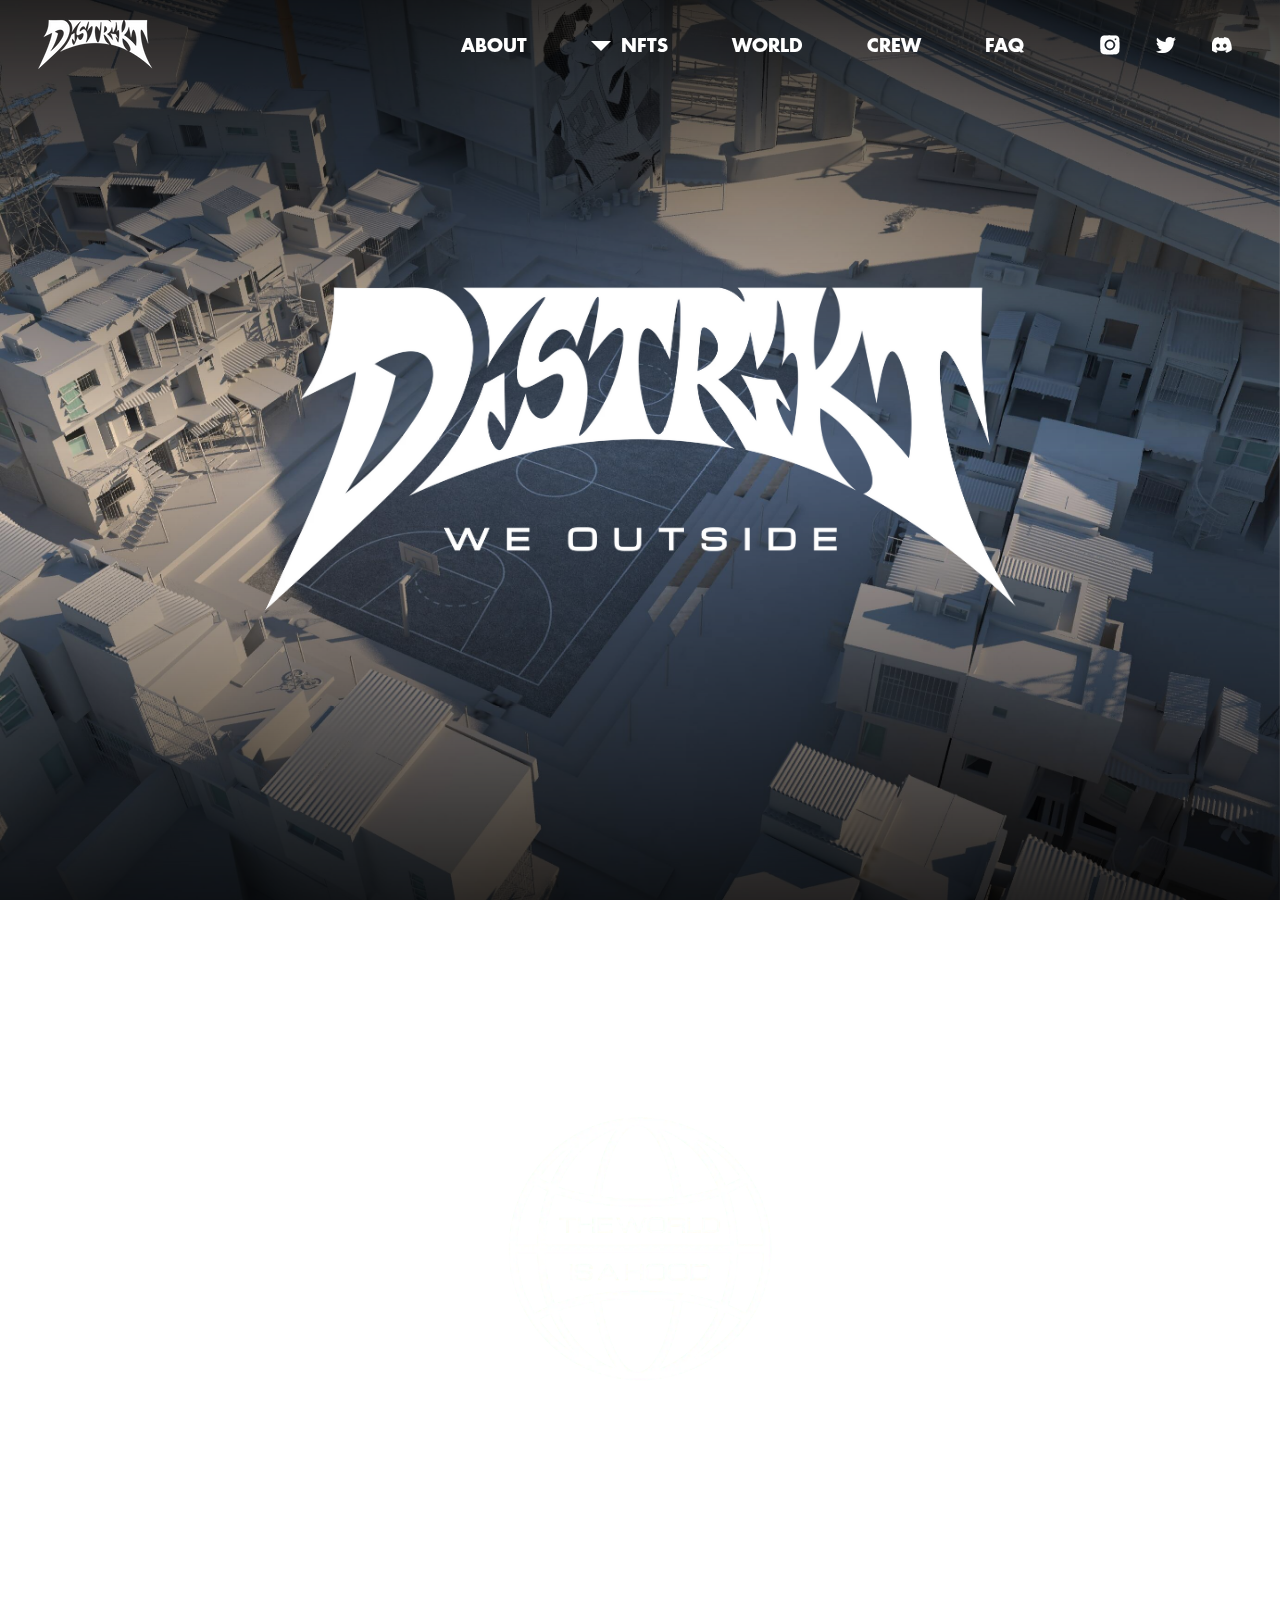
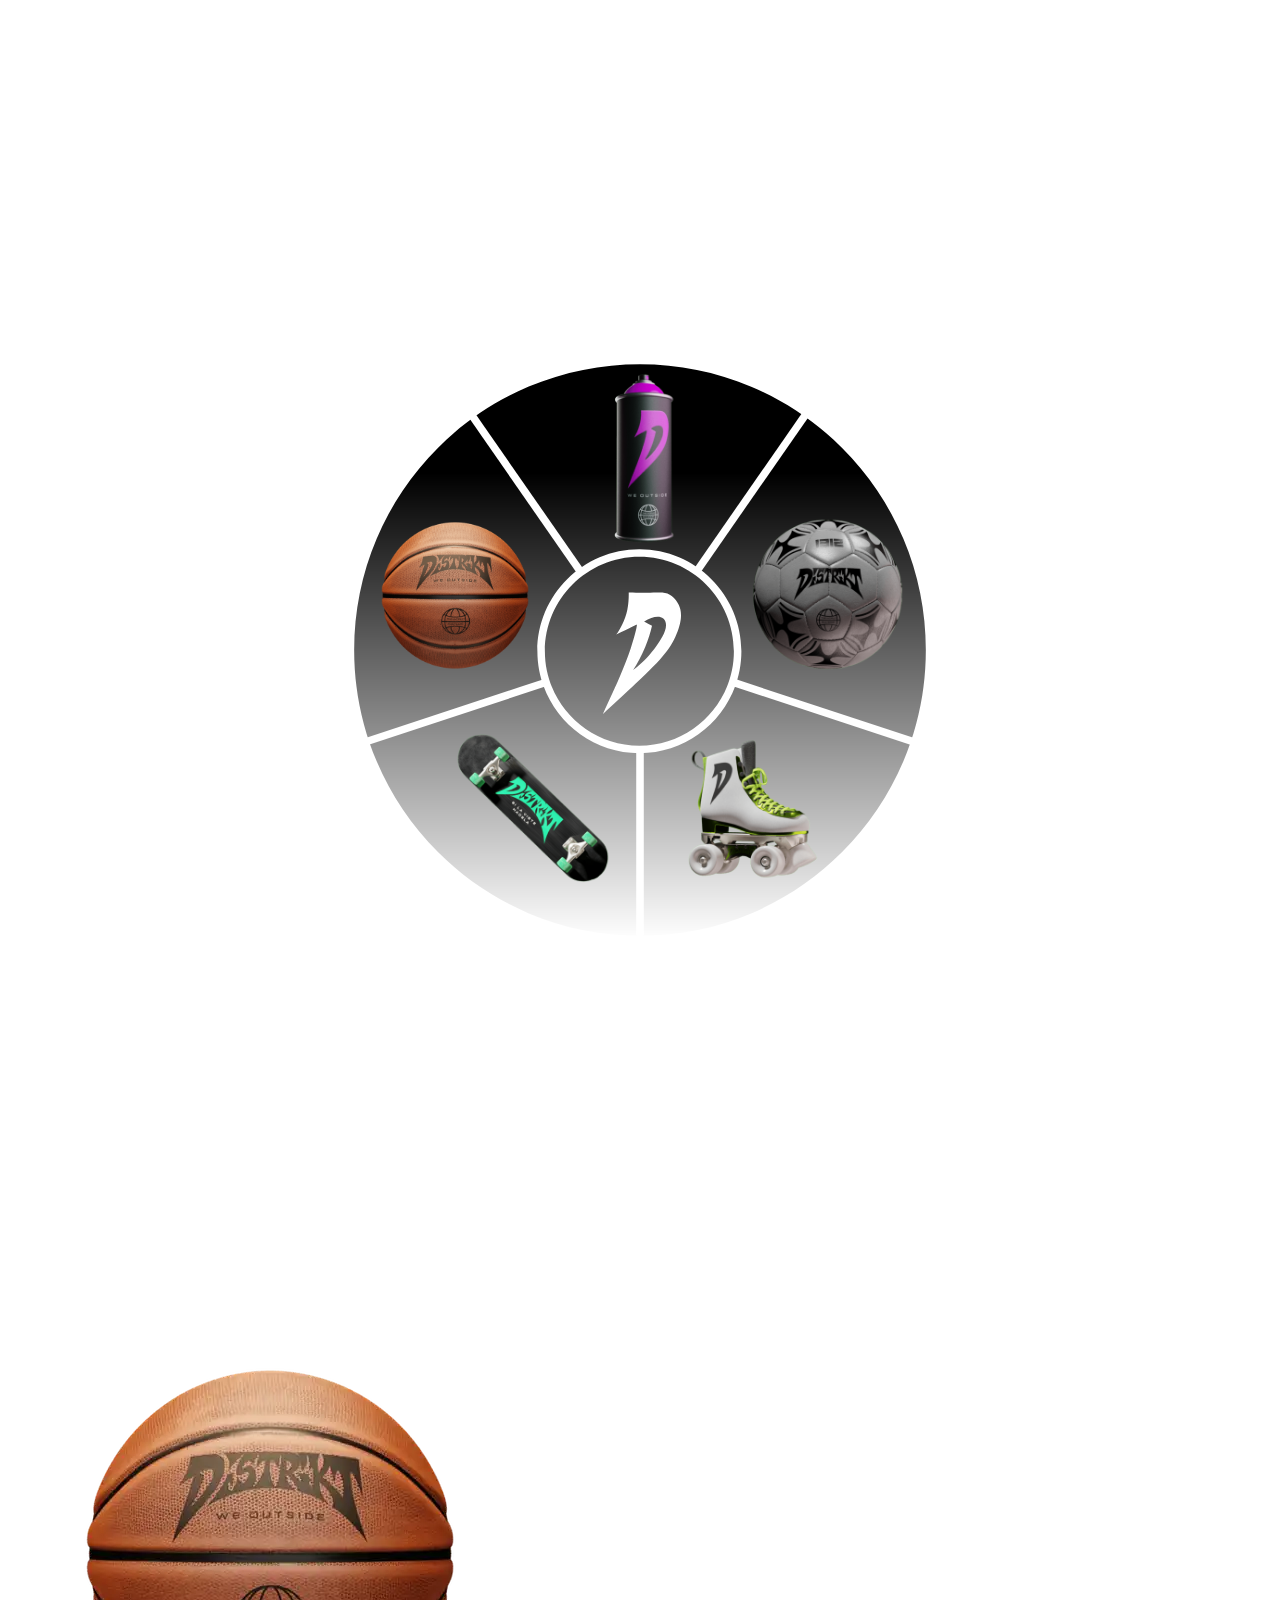
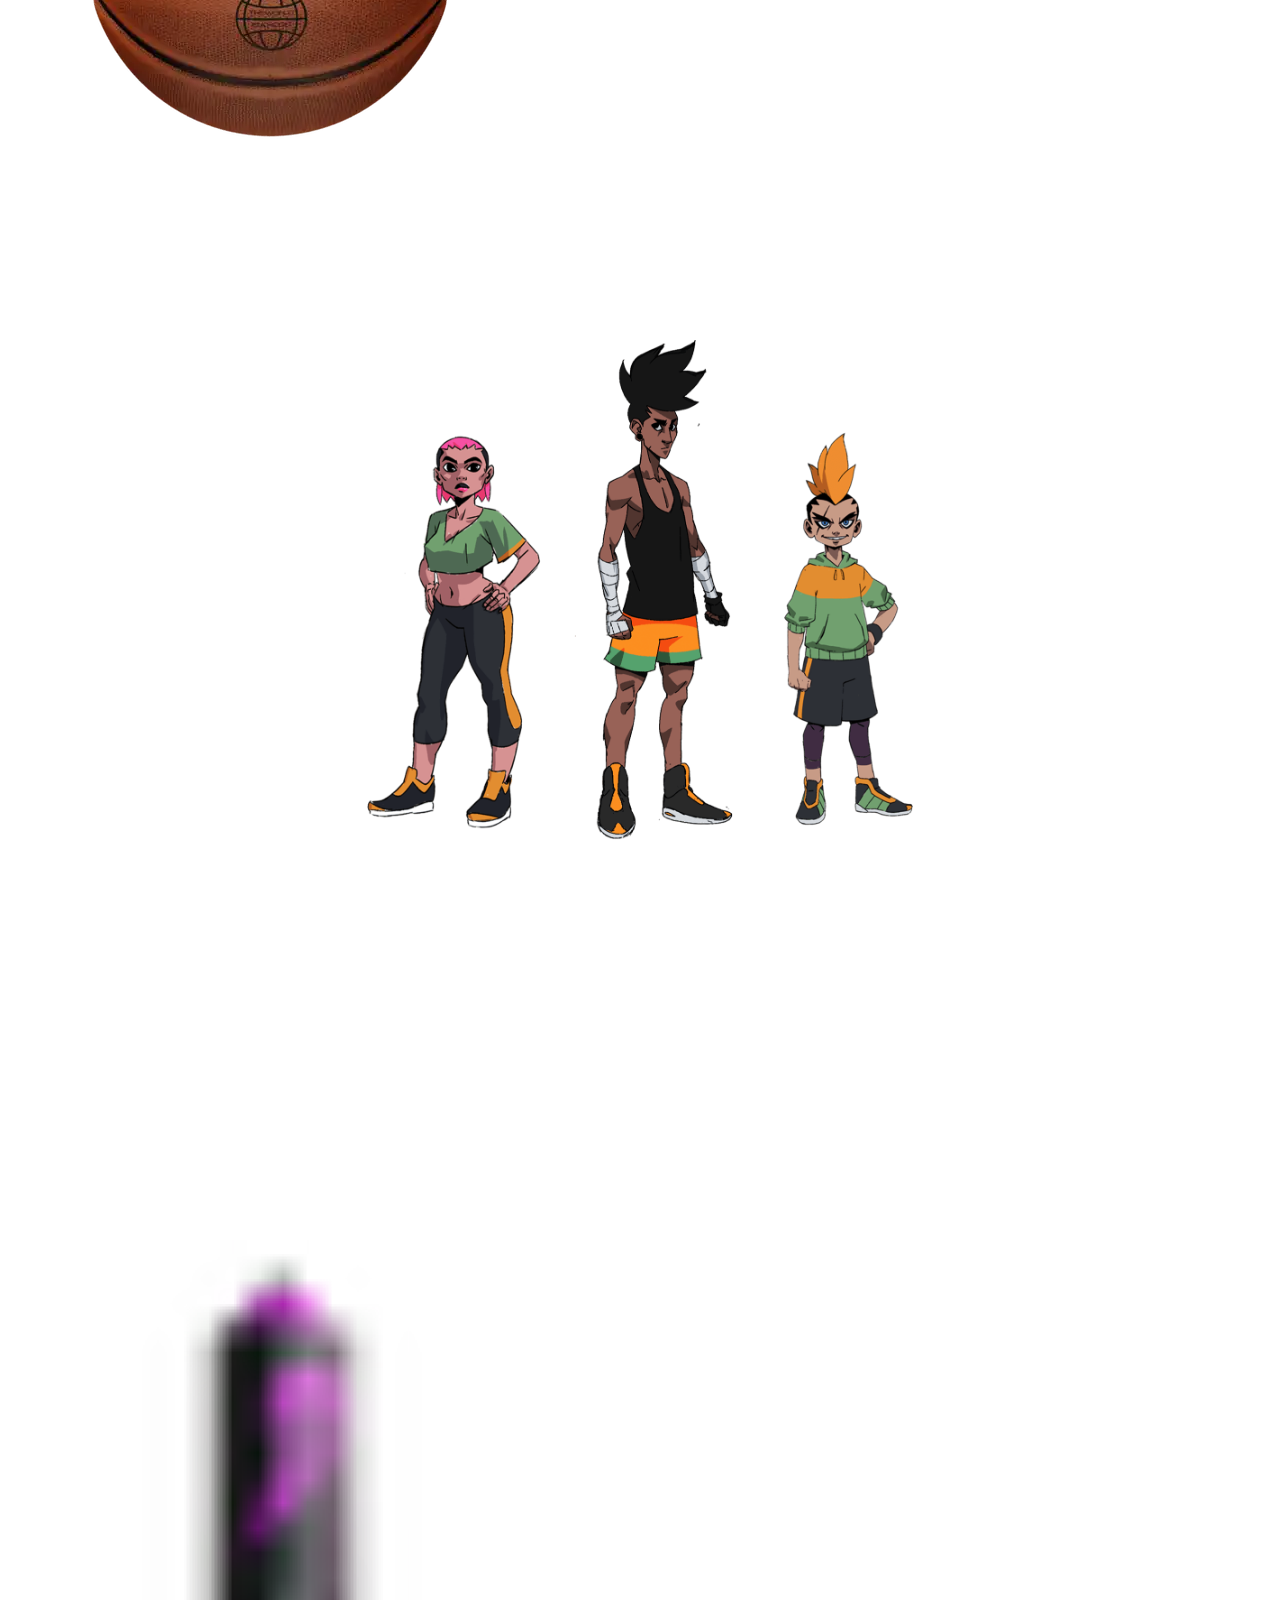
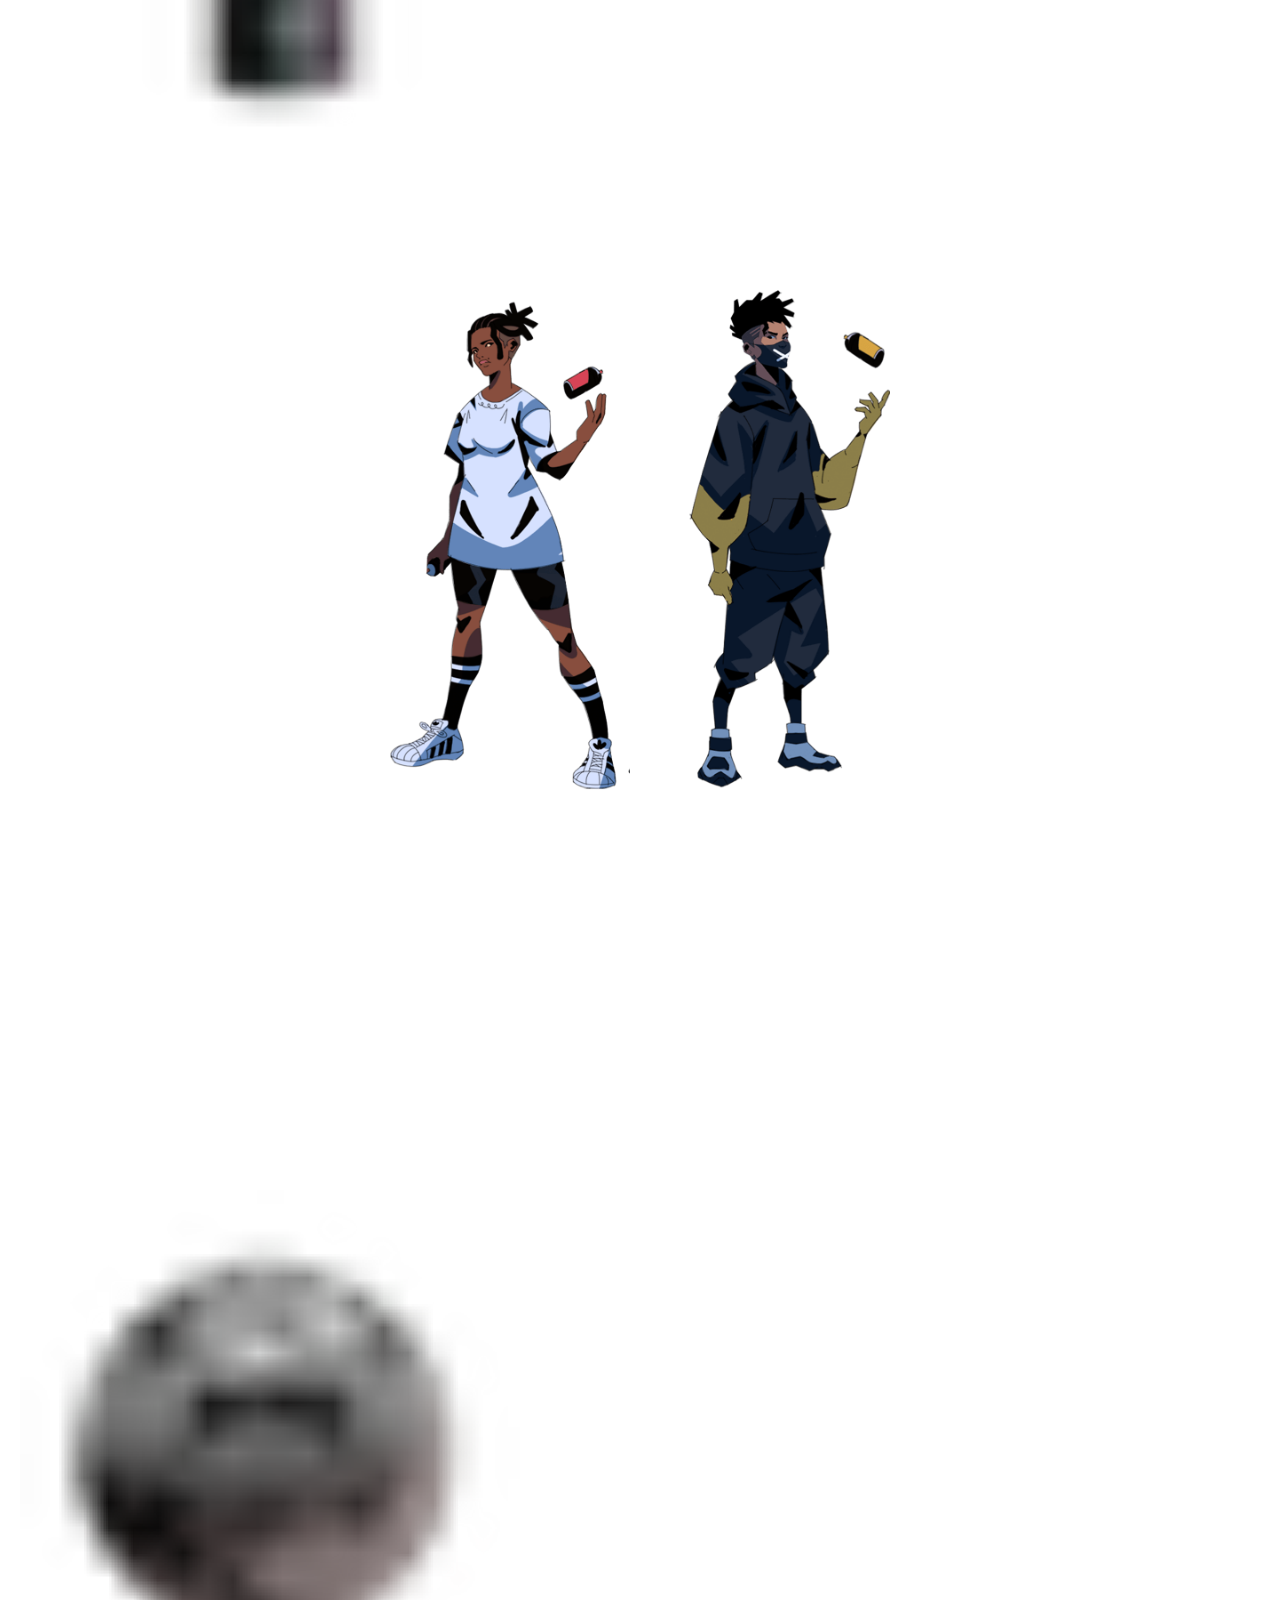
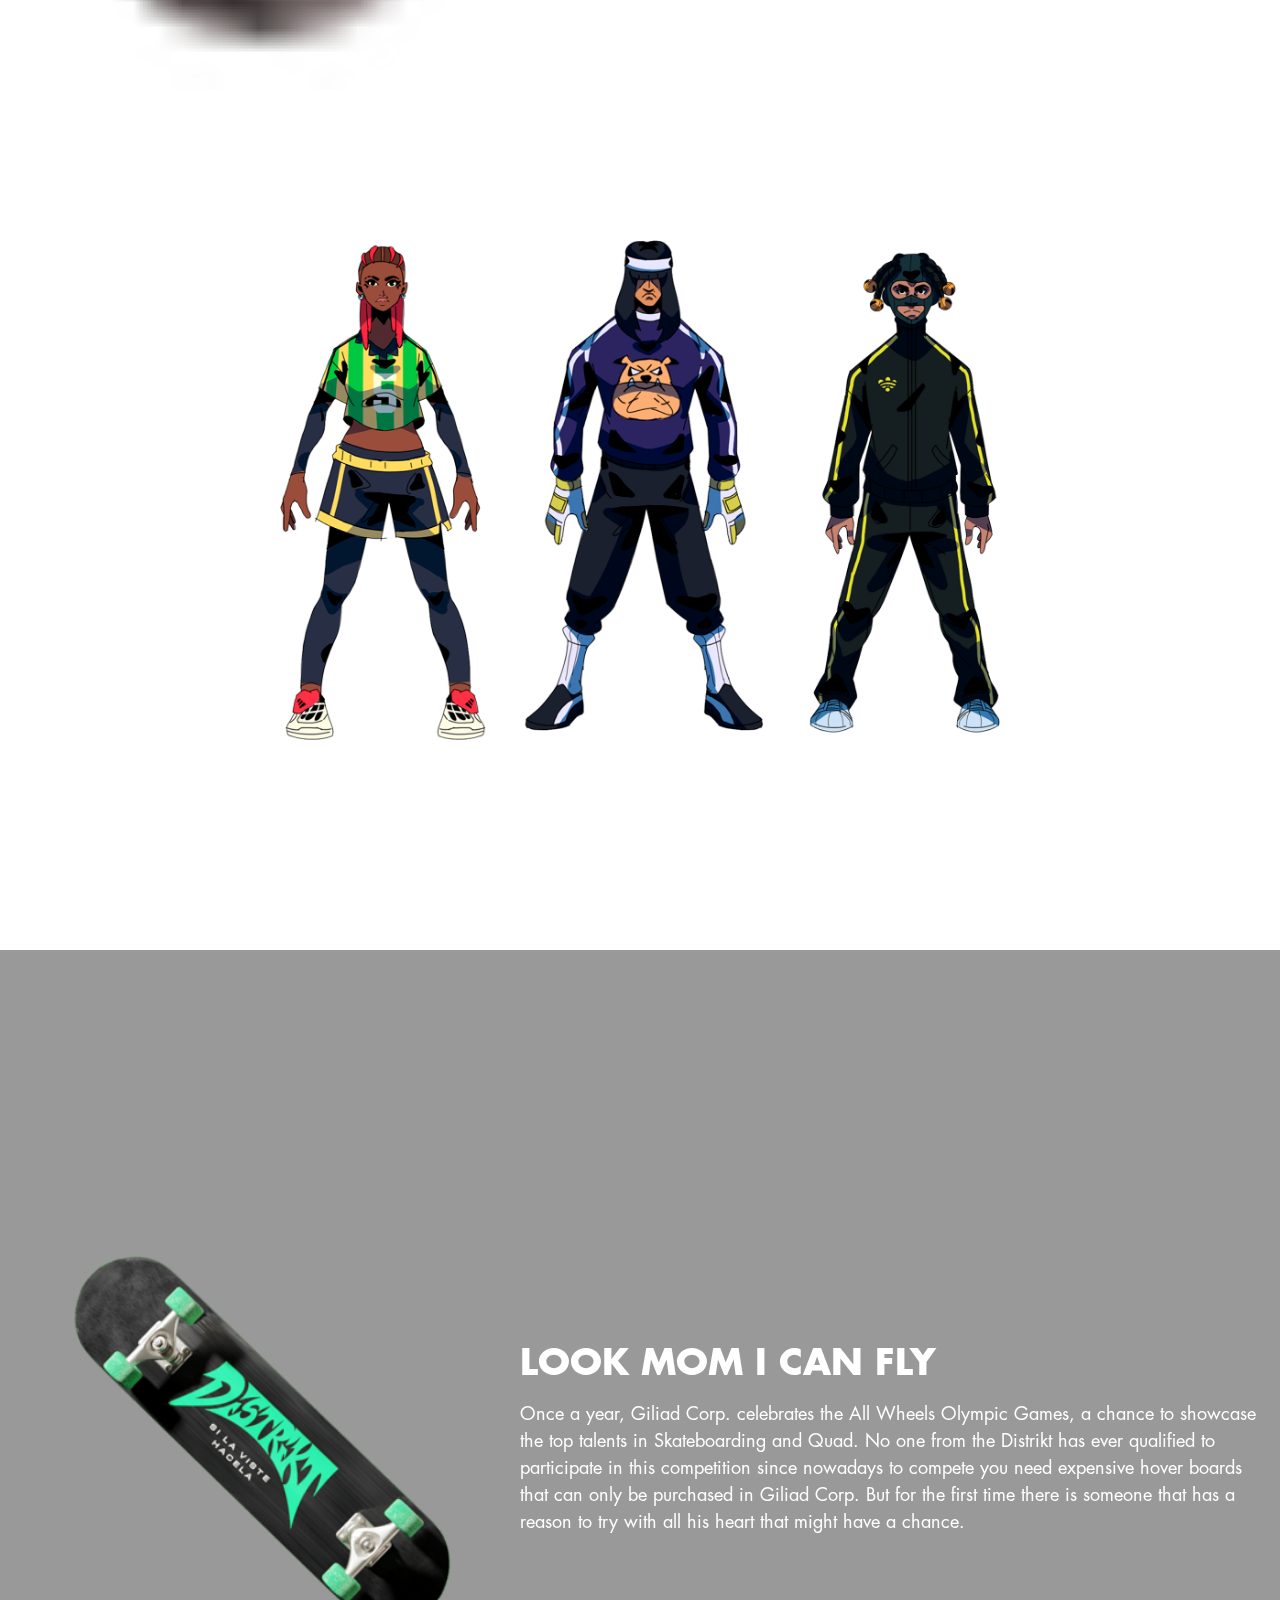
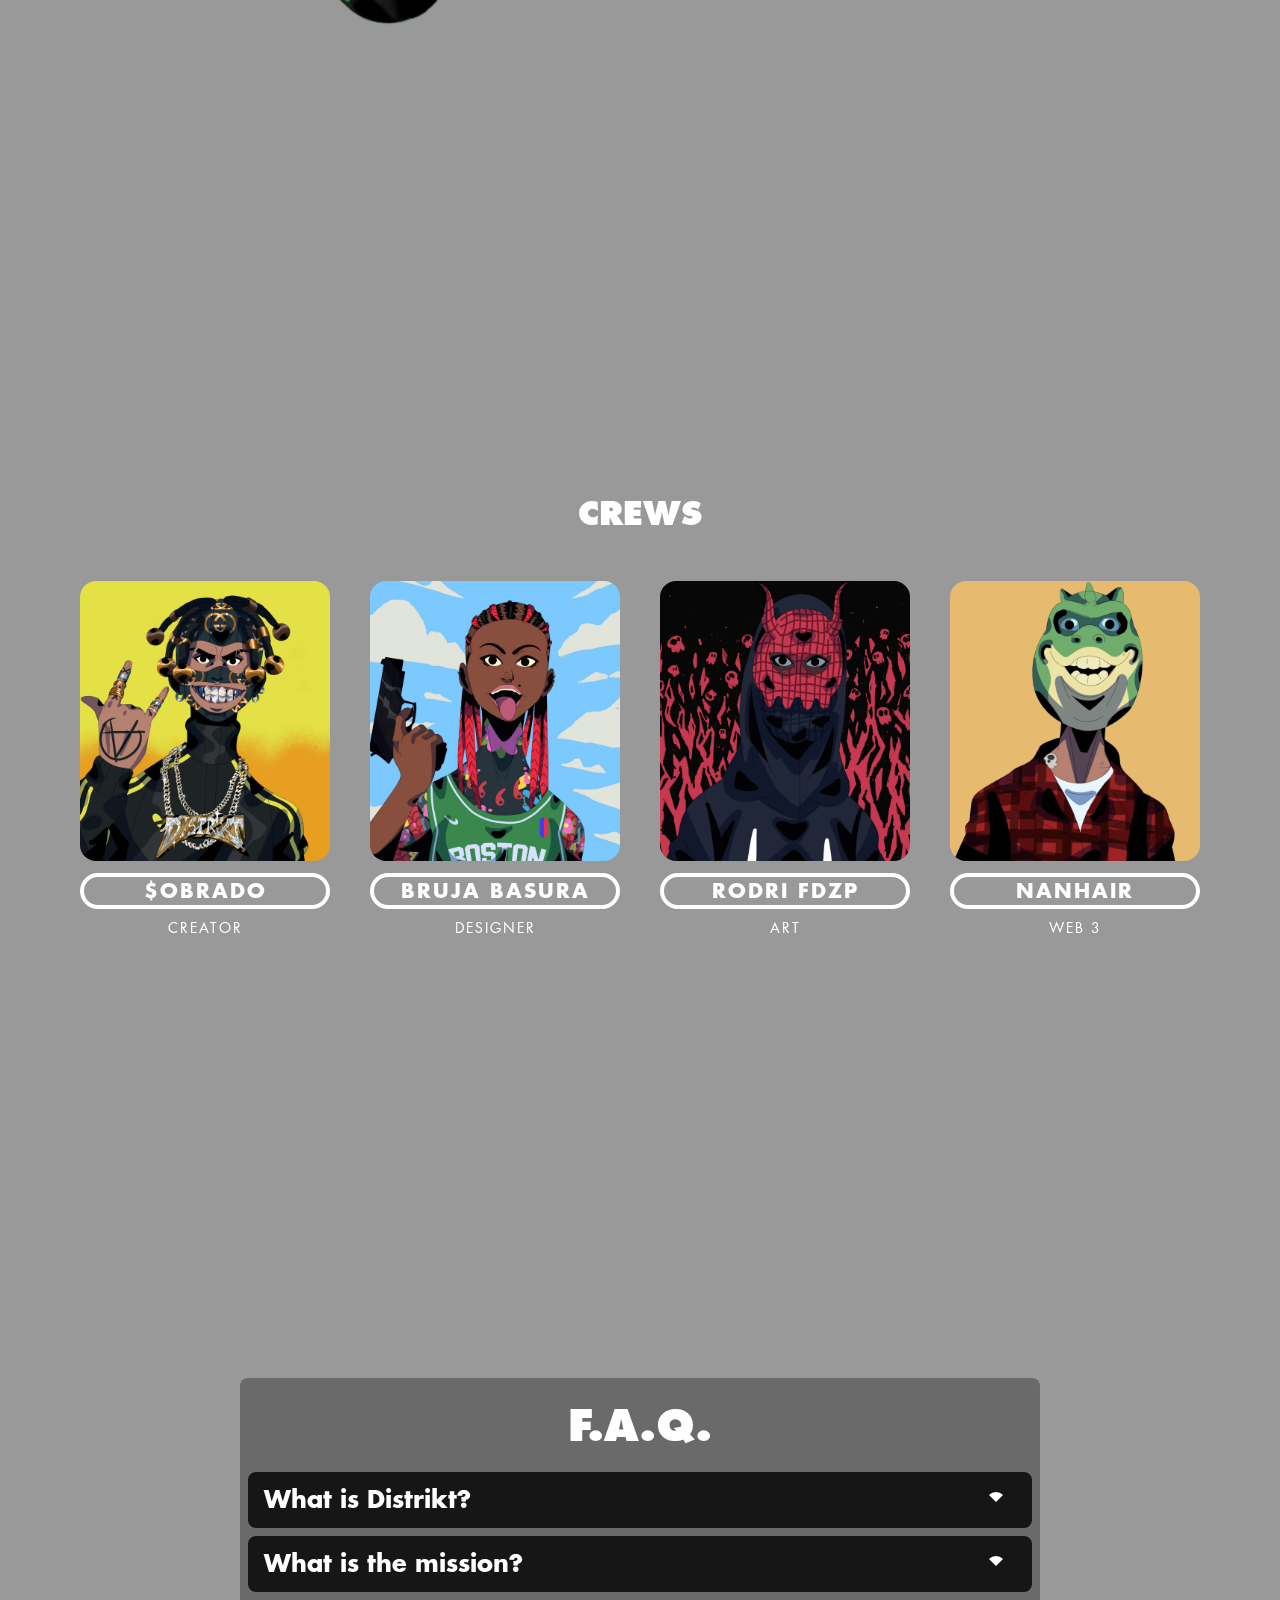
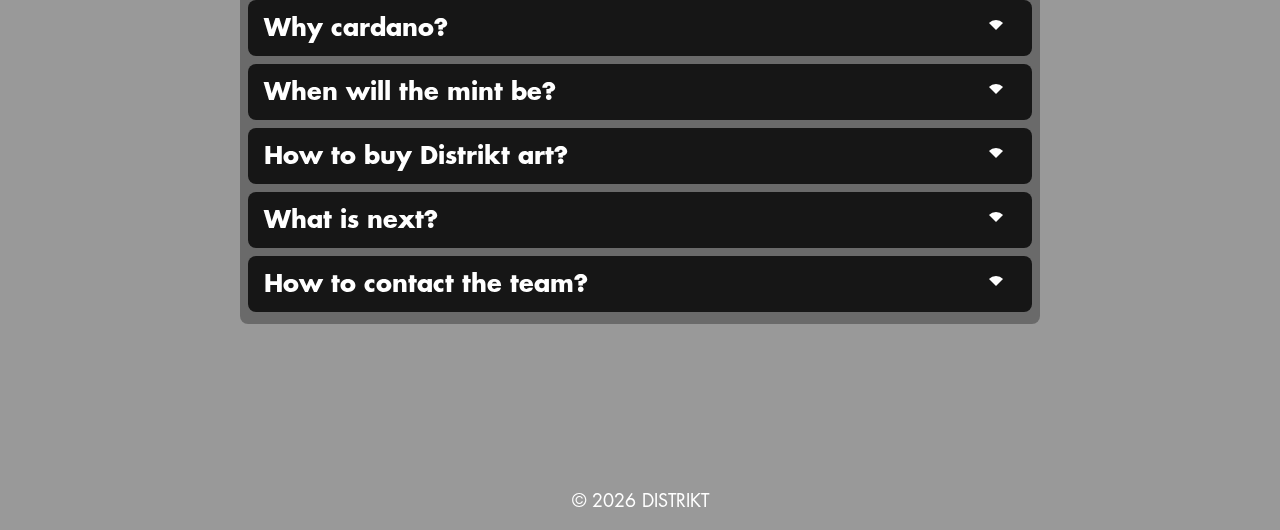
==== commit 1cd49ab7: "added futbol slide" ====
--- a/index.html
+++ b/index.html
@@ -1,8 +1,7 @@
-<!DOCTYPE html><html><head><meta charSet="utf-8"/><meta http-equiv="x-ua-compatible" content="ie=edge"/><meta name="viewport" content="width=device-width, initial-scale=1, shrink-to-fit=no"/><link rel="apple-touch-icon" sizes="180x180" href="https://distrikt.art/apple-touch-icon.png"/><link rel="icon" type="image/png" sizes="192x192" href="https://distrikt.art/android-chrome-192x192.png"/><link rel="icon" type="image/png" sizes="512x512" href="https://distrikt.art/android-chrome-512x512.png"/><link rel="icon" type="image/png" sizes="32x32" href="https://distrikt.art/favicon-32x32.png"/><link rel="icon" type="image/png" sizes="16x16" href="https://distrikt.art/favicon-16x16.png"/><meta name="msapplication-TileColor" content="#000000"/><meta name="theme-color" content="#000000"/><meta property="og:title" content="DISTRIKT"/><meta property="og:type" content="website"/><meta property="og:url" content="https://distrikt.art/"/><meta property="og:image" content="https://distrikt.art/cover.jpeg"/><meta property="og:description" content="Animated south-american stories about street, sports and arts. 🏀 🎨 ⚽ 🛹 🛼"/><meta property="og:site_name" content="DISTRIKT"/><meta name="twitter:card" content="summary"/><meta name="twitter:site" content="@DISTRIKTCNFT"/><meta name="twitter:creator" content="@DISTRIKTCNFT"/><meta name="twitter:title" content="DISTRIKT"/><meta name="twitter:description" content="Animated south-american stories about street, sports and arts. 🏀 🎨 ⚽ 🛹 🛼"/><meta name="twitter:image" content="https://distrikt.art/cover.jpeg"/><meta name="generator" content="Gatsby 5.8.1"/><style data-href="/styles.6218d7c2f581b1fd29a2.css" data-identity="gatsby-global-css">.splide__container{box-sizing:border-box;position:relative}.splide__list{-webkit-backface-visibility:hidden;backface-visibility:hidden;display:flex;height:100%;margin:0!important;padding:0!important}.splide.is-initialized:not(.is-active) .splide__list{display:block}.splide__pagination{align-items:center;display:flex;flex-wrap:wrap;justify-content:center;margin:0;pointer-events:none}.splide__pagination li{display:inline-block;line-height:1;list-style-type:none;margin:0;pointer-events:auto}.splide:not(.is-overflow) .splide__pagination{display:none}.splide__progress__bar{width:0}.splide{position:relative;visibility:hidden}.splide.is-initialized,.splide.is-rendered{visibility:visible}.splide__slide{-webkit-backface-visibility:hidden;backface-visibility:hidden;box-sizing:border-box;flex-shrink:0;list-style-type:none!important;margin:0;position:relative}.splide__slide img{vertical-align:bottom}.splide__spinner{animation:splide-loading 1s linear infinite;border:2px solid #999;border-left-color:transparent;border-radius:50%;bottom:0;contain:strict;display:inline-block;height:20px;left:0;margin:auto;position:absolute;right:0;top:0;width:20px}.splide__sr{clip:rect(0 0 0 0);border:0;height:1px;margin:-1px;overflow:hidden;padding:0;position:absolute;width:1px}.splide__toggle.is-active .splide__toggle__play,.splide__toggle__pause{display:none}.splide__toggle.is-active .splide__toggle__pause{display:inline}.splide__track{overflow:hidden;position:relative;z-index:0}@keyframes splide-loading{0%{transform:rotate(0)}to{transform:rotate(1turn)}}.splide__track--draggable{-webkit-touch-callout:none;-webkit-user-select:none;user-select:none}.splide__track--fade>.splide__list>.splide__slide{margin:0!important;opacity:0;z-index:0}.splide__track--fade>.splide__list>.splide__slide.is-active{opacity:1;z-index:1}.splide--rtl{direction:rtl}.splide__track--ttb>.splide__list{display:block}.splide__arrow{align-items:center;background:#ccc;border:0;border-radius:50%;cursor:pointer;display:flex;height:2em;justify-content:center;opacity:.7;padding:0;position:absolute;top:50%;transform:translateY(-50%);width:2em;z-index:1}.splide__arrow svg{fill:#000;height:1.2em;width:1.2em}.splide__arrow:hover:not(:disabled){opacity:.9}.splide__arrow:disabled{opacity:.3}.splide__arrow:focus-visible{outline:3px solid #0bf;outline-offset:3px}.splide__arrow--prev{left:1em}.splide__arrow--prev svg{transform:scaleX(-1)}.splide__arrow--next{right:1em}.splide.is-focus-in .splide__arrow:focus{outline:3px solid #0bf;outline-offset:3px}.splide__pagination{bottom:.5em;left:0;padding:0 1em;position:absolute;right:0;z-index:1}.splide__pagination__page{background:#ccc;border:0;border-radius:50%;display:inline-block;height:8px;margin:3px;opacity:.7;padding:0;position:relative;transition:transform .2s linear;width:8px}.splide__pagination__page.is-active{background:#fff;transform:scale(1.4);z-index:1}.splide__pagination__page:hover{cursor:pointer;opacity:.9}.splide__pagination__page:focus-visible{outline:3px solid #0bf;outline-offset:3px}.splide.is-focus-in .splide__pagination__page:focus{outline:3px solid #0bf;outline-offset:3px}.splide__progress__bar{background:#ccc;height:3px}.splide__slide{-webkit-tap-highlight-color:rgba(0,0,0,0)}.splide__slide:focus{outline:0}@supports(outline-offset:-3px){.splide__slide:focus-visible{outline:3px solid #0bf;outline-offset:-3px}}@media screen and (-ms-high-contrast:none){.splide__slide:focus-visible{border:3px solid #0bf}}@supports(outline-offset:-3px){.splide.is-focus-in .splide__slide:focus{outline:3px solid #0bf;outline-offset:-3px}}@media screen and (-ms-high-contrast:none){.splide.is-focus-in .splide__slide:focus{border:3px solid #0bf}.splide.is-focus-in .splide__track>.splide__list>.splide__slide:focus{border-color:#0bf}}.splide__toggle{cursor:pointer}.splide__toggle:focus-visible{outline:3px solid #0bf;outline-offset:3px}.splide.is-focus-in .splide__toggle:focus{outline:3px solid #0bf;outline-offset:3px}.splide__track--nav>.splide__list>.splide__slide{border:3px solid transparent;cursor:pointer}.splide__track--nav>.splide__list>.splide__slide.is-active{border:3px solid #000}.splide__arrows--rtl .splide__arrow--prev{left:auto;right:1em}.splide__arrows--rtl .splide__arrow--prev svg{transform:scaleX(1)}.splide__arrows--rtl .splide__arrow--next{left:1em;right:auto}.splide__arrows--rtl .splide__arrow--next svg{transform:scaleX(-1)}.splide__arrows--ttb .splide__arrow{left:50%;transform:translate(-50%)}.splide__arrows--ttb .splide__arrow--prev{top:1em}.splide__arrows--ttb .splide__arrow--prev svg{transform:rotate(-90deg)}.splide__arrows--ttb .splide__arrow--next{bottom:1em;top:auto}.splide__arrows--ttb .splide__arrow--next svg{transform:rotate(90deg)}.splide__pagination--ttb{bottom:0;display:flex;flex-direction:column;left:auto;padding:1em 0;right:.5em;top:0}@font-face{font-named-instance:"Regular";font-display:swap;font-family:FuturaStd;font-style:normal;font-weight:100 400;src:url(/static/FuturaStdBook-5f83b0049a36e35d22658f272d501f66.otf) format("opentype")}@font-face{font-named-instance:"Bold";font-display:swap;font-family:FuturaStd;font-style:normal;font-weight:600;src:url(/static/FuturaStdBold-fe9bd26c044eb0bfaa28ec000f633e35.otf) format("opentype")}@font-face{font-named-instance:"ExtraBold";font-display:swap;font-family:FuturaStd;font-style:normal;font-weight:800;src:url(/static/FuturaStdExtraBold-db6be7c246fd3f966ebc75201dbd263a.otf) format("opentype")}*{box-sizing:border-box}*,body,html{margin:0;padding:0}body,html{background-color:transparent;color:#fff;font-family:FuturaStd,sans-serif;font-size:16px;line-height:1;overflow-x:hidden;position:relative;scroll-behavior:smooth}.layout{align-items:center;display:flex;flex-direction:column;height:100%;width:100%}.bg{background-image:url(/static/home-628b1654e50f5cb9cc5fa627952e1435.jpeg);background-position:50%;background-repeat:no-repeat;background-size:cover;height:100vh;transition:background-size .2s ease-out;width:100vw;z-index:-1}.bg,.mask{bottom:0;left:0;position:fixed;right:0;top:0}.mask{background:linear-gradient(180deg,rgba(0,0,0,.8) 0,transparent 50%,rgba(0,0,0,.8))}.unmask{width:100%}nav.nav-bar{align-items:center;display:flex;padding:8px 30px;position:fixed;width:100%;z-index:1000}nav.nav-bar .overlay{-webkit-backdrop-filter:blur(8px);backdrop-filter:blur(8px);background:rgba(0,0,0,.1);display:block;height:100%;left:0;margin:0;padding:0;position:fixed;top:0;width:100%}nav.nav-bar #menuToggle{display:none;margin-left:8px;position:relative;z-index:1}nav.nav-bar #menuToggle .ham{align-items:center;cursor:pointer;display:flex;flex-direction:column;height:50px;justify-content:center;position:relative;-webkit-user-select:none;user-select:none;width:50px;z-index:2}nav.nav-bar #menuToggle .ham>span{background:#fff;border-radius:3px;display:block;height:4px;margin-bottom:5px;position:absolute;transition:transform .5s cubic-bezier(.77,.2,.05,1),background .5s cubic-bezier(.77,.2,.05,1),opacity .55s ease;width:33px;z-index:1}nav.nav-bar #menuToggle .ham>span:first-child{transform:translateY(-6px)}nav.nav-bar #menuToggle .ham>span:nth-child(2){transform:translateY(1px)}nav.nav-bar #menuToggle .ham>span:last-child{transform:translateY(8px)}nav.nav-bar #menuToggle .ham.open>span{top:auto;transform:rotate(45deg)}nav.nav-bar #menuToggle .ham.open>span:nth-last-child(2){bottom:auto;transform:rotate(-45deg)}nav.nav-bar #menuToggle .ham.open>span:nth-last-child(3){opacity:0}nav.nav-bar #menuToggle #mobileMenu{background-color:rgba(0,0,0,.6);border-radius:15px;list-style-type:none;padding:50px 16px 16px;position:absolute;right:0;top:0;transform:scale(0);transform-origin:top right;transition:transform .5s cubic-bezier(.77,.2,.05,1);width:260px}nav.nav-bar #menuToggle #mobileMenu.open{transform:scale(1)}nav.nav-bar #menuToggle #mobileMenu li{color:#efefef;cursor:pointer;font-size:20px;font-weight:600;padding:8px 4px;text-decoration:none;text-transform:uppercase}nav.nav-bar #menuToggle #mobileMenu li .nft-menu{align-items:center;display:flex;width:100%}nav.nav-bar #menuToggle #mobileMenu li .nft-menu .arrow-down{margin-left:12px;margin-right:0;transition:transform .3s ease-in-out}nav.nav-bar #menuToggle #mobileMenu li .nft-menu .arrow-down.open{transform:rotate(180deg)}nav.nav-bar #menuToggle #mobileMenu li.nested-menu{display:none;padding:8px 4px}nav.nav-bar #menuToggle #mobileMenu li.nested-menu.open{display:block}nav.nav-bar #menuToggle #mobileMenu li.nested-menu ul{list-style:none;margin-left:10px;padding:0}nav.nav-bar #menuToggle #mobileMenu li.nested-menu ul li{font-size:16px}nav.nav-bar #menuToggle #mobileMenu li.nested-menu ul li a{color:#efefef;text-decoration:none}nav.nav-bar #menuToggle #mobileMenu li.nested-menu ul li a:hover{color:#fff}nav.nav-bar #menuToggle #mobileMenu li a,nav.nav-bar #menuToggle #mobileMenu li div{transition:letter-spacing .3s ease-in-out}nav.nav-bar #menuToggle #mobileMenu li>a:hover,nav.nav-bar #menuToggle #mobileMenu li>div:hover{letter-spacing:1px}.nav-bg{background:linear-gradient(180deg,rgba(0,0,0,.9) 0,rgba(0,0,0,.4) 50%,transparent);height:90px;left:0;opacity:0;position:fixed;top:0;transition:opacity .3s ease-in-out;width:100%;z-index:0}.brand,.pages{z-index:1}.brand{cursor:pointer;width:130px}ul.socials{display:flex;justify-content:space-between;list-style:none}ul.socials li{align-items:center;border-radius:20px;display:flex;height:40px;justify-content:center;margin:0 8px;width:40px}ul.socials li:hover{background-color:#000}ul.pages{display:flex;flex:1 1;justify-content:flex-end;list-style:none;margin-right:26px}ul.pages>li{align-items:center;display:flex;margin:0 32px}ul.pages>li a,ul.pages>li>div{border-radius:36px;color:#fff;cursor:pointer;font-size:24px;font-weight:600;padding:10px 16px 8px;text-decoration:none;text-transform:uppercase;transition:background-color .2s ease-in-out}ul.pages.about>li.n-about div,ul.pages.airdrops>li.n-airdrops>div,ul.pages.crew>li.n-crew div,ul.pages.distrikt-pass>li.n-distrikt-pass>div,ul.pages.faq>li.n-faq div,ul.pages.main-collection>li.n-main-collection>div,ul.pages.world>li.n-world div,ul.pages>li a:hover,ul.pages>li>div:hover{background-color:#000}.arrow-down{border-left:10px solid transparent;border-right:10px solid transparent;border-top:10px solid #fff;height:0;margin-right:10px;width:0}div.dropdown{align-items:center;display:flex;position:relative}div.dropdown .dropdown-wrapper{height:0;left:0;opacity:0;overflow:hidden;padding-top:8px;position:absolute;top:150%;transition:all .2s ease-in-out;z-index:100}div.dropdown:hover>.dropdown-wrapper{height:auto;opacity:1;top:100%}div.dropdown ul{-webkit-backdrop-filter:blur(2px);backdrop-filter:blur(2px);background-color:rgba(0,0,0,.6);border-radius:15px;list-style:none;padding:10px 5px;width:220px}div.dropdown ul>li a{display:inline-block;font-size:16px;margin-bottom:4px;width:100%}div.dropdown ul>li a:last-child{margin-bottom:0}.banner{height:100vh;max-width:855px;width:100%}.about-content,.banner{align-items:center;display:flex;justify-content:center}.about-content{flex-direction:column;max-width:960px}.about-content p{font-size:18px;font-weight:600;line-height:1.5;margin-bottom:0;margin-top:40px;text-align:center;text-transform:uppercase}.about-content .logo{width:300px}#basket,#crew,#faq,#football,#graffiti,#skate,#world,.f-grid{align-items:center;background-attachment:fixed;background-size:cover;display:flex;flex-direction:column;justify-content:center;width:100%}#world{background-image:url(/static/world-ae9158744f41256d60c122b1c4a924d9.jpg);transition:background-image .3s ease}#world.basket{background-image:url(/static/basket-alt-22498087a5715a57e88f2efb6659eec4.jpg)}#world.graffiti{background-image:url(/static/graffcity-ed4fe4b039419d278e6099ee27d00224.jpg)}#world.football{background-image:url(/static/futbol-d324284507ffe356fc89e7c8178dedff.jpg)}#world.quad,#world.skate{background-image:url(/static/skateandquad-14905f513be2f6d6a1fc6b205036f7c5.jpg)}#graffiti{background-image:url(/static/graffcity-ed4fe4b039419d278e6099ee27d00224.jpg);padding:40px 20px}#basket{background-image:url(/static/basket-alt-22498087a5715a57e88f2efb6659eec4.jpg);padding:40px 20px}#faq{background-image:url(/static/faq_bg-4c7b83a96d28d431ccc43c7071ace1c2.jpg)}#faq .f-grid{background-color:rgba(0,0,0,.4);display:flex;flex-direction:column;justify-content:flex-start;min-height:100vh}#faq .f-grid .accordion-wrapper{margin:auto 0}#faq .f-grid .accordion-wrapper h1{font-size:42px;font-weight:800;margin:20px 0;text-align:center}#faq .f-grid .accordion-wrapper a{color:#fff;font-weight:700}#crew{background-image:url(/static/crew_bg-46d6efce6a100c470f72e5d1872acd40.jpg)}#football{background-image:url(/static/futbol-alt-618bc682335be1b3128d24f3e2eac7c7.jpg);padding:40px 20px}#skate{background-image:url(/static/skateandquad-alt-f31391323ae12a3bb03b8e97c5a1bed5.jpg)}#skate .f-grid{background-color:rgba(0,0,0,.4);height:100%;padding:40px 20px}.scroll-snap{min-height:100vh}div.world-contents{align-items:center;display:flex;flex-direction:column;justify-content:center;position:relative;width:600px}div.world-contents img.wheel{height:auto;width:100%}div.world-contents .basket-img,div.world-contents .football-img,div.world-contents .graffiti-img,div.world-contents .quad-img,div.world-contents .skate-img{cursor:pointer;height:200px;position:absolute;width:200px}div.world-contents .graffiti-img{left:50%;top:10px;transform:translateX(-50%)}div.world-contents .basket-img{left:15px;top:40%;transform:translateY(-50%)}div.world-contents .football-img{right:10px;top:40%;transform:translateY(-50%)}div.world-contents .skate-img{bottom:7%;left:16%}div.world-contents .quad-img{bottom:7%;right:15%}div.world-contents .basket-img:hover,div.world-contents .football-img:hover,div.world-contents .graffiti-img:hover,div.world-contents .quad-img:hover,div.world-contents .skate-img:hover{filter:drop-shadow(0 0 10px #fff)}.grid{align-items:center;display:flex;height:100vh;max-width:1300px;width:100%}.grid-item.content{flex:1 1}.grid-item.content h1{font-size:36px;font-weight:600;margin-bottom:20px;text-transform:uppercase}.grid-item.content p{font-size:18px;line-height:1.5}.grid-item.content .title{align-items:center;display:flex;margin-bottom:20px}.grid-item.content .title h1{margin:0}.grid-item.content .title button{background:none;border:4px solid #fff;border-radius:30px;color:#fff;cursor:pointer;font-size:24px;font-weight:700;margin-left:24px;padding:4px 8px 4px 40px;position:relative;transition:all .3s ease}.grid-item.content .title button:after{border-bottom:10px solid transparent;border-left:16px solid #fff;border-top:10px solid transparent;content:"";height:0;left:16px;position:absolute;top:50%;transform:translateY(-50%);width:0}.grid-item.content .title button:hover{background-color:#fff;color:#444}.grid-item.content .title button:hover:after{border-left:16px solid #444}.grid-item .skate{height:500px;position:relative;width:500px}.grid-item .skate img{height:100%;position:absolute;width:100%}.grid-item .skate img:first-child{animation:crossFade1 10s 3s infinite}.grid-item .skate img:nth-child(2){animation:crossFade2 10s 3s infinite;opacity:0}#basket .grid,#graffiti .grid{height:auto;margin-bottom:150px;margin-top:150px}@keyframes crossFade1{0%{opacity:1}50%{opacity:0}to{opacity:1}}@keyframes crossFade2{0%{opacity:0}50%{opacity:1}to{opacity:0}}.progress-bar{background-color:#fff;bottom:0;left:0;overflow:hidden;position:absolute}.progress-bar>div{background:#ff3232;background:linear-gradient(90deg,#ff3232 0,#fff832 20%,#3632ff 40%,#31e9f9 60%,#35f931 80%,#fc32f5);height:5px;width:100vw}.slide-container{align-items:center;display:flex;justify-content:center;padding-bottom:120px;width:100%}.slider div.splide__slide{width:100%}.slider div.slide{align-items:center;display:flex;flex-direction:column;height:100%;width:100%}.slider div.slide img{height:100%;object-fit:contain;object-position:center bottom;width:100%}.slider div.slide p.caption{font-size:20px;font-weight:600;height:36px;line-height:36px;transition:color .3s ease}.slider .splide__arrow{border-radius:0;height:50px;opacity:1;overflow:visible;width:50px}.slider .splide__arrows.splide__arrows--ltr{align-items:center;display:flex;flex-direction:row;justify-content:center}.slider .splide__arrow--next svg,.slider .splide__arrow--prev svg{opacity:0}.slider .splide__arrow--next{background:url([data-uri]),transparent;background-repeat:no-repeat;background-size:contain;position:relative;transform:translate(50px,50%)}.slider .splide__arrow--next:disabled{opacity:.15}.slider .splide__arrow--prev{background:url([data-uri]),transparent;background-repeat:no-repeat;background-size:contain;position:relative;transform:translate(-50px,50%)}.slider .splide__arrow--prev:disabled{opacity:.15}.slider.crews div.slide{margin:0 auto;max-width:250px}.slider.crews div.slide img{border-radius:16px;height:calc(100% - 80px);margin-bottom:12px;object-fit:cover;object-position:center bottom;width:100%}.slider.crews div.slide p.role{font-size:14px;letter-spacing:2px;text-transform:uppercase;transition:color .3s ease}.slider.crews div.slide p.name{border:4px solid #fff;border-radius:32px;font-size:20px;font-weight:600;height:36px;letter-spacing:2px;margin-bottom:12px;padding:5px 8px 4px;text-align:center;text-transform:uppercase;transition:all .3s ease;width:100%}.slider.crews div.slide p.name:hover{background-color:#fff;color:#000}#crew .f-grid{background-color:rgba(0,0,0,.4);height:100vh}#crew .f-grid h1{margin-bottom:50px;text-transform:uppercase}.accordion-wrapper{-webkit-backdrop-filter:blur(4px);backdrop-filter:blur(4px);background-color:rgba(0,0,0,.3);border-radius:8px;display:flex;flex-direction:column;max-width:100%;overflow:hidden;padding:8px;width:800px}.accordion-wrapper .panel{background-color:rgba(0,0,0,.8);border-radius:8px;color:#fff;margin:4px 0;overflow:hidden;transition:margin-bottom .3s ease,background-color .3s ease}.accordion-wrapper .panel:last-child{margin-bottom:0}.accordion-wrapper .panel:first-child{margin-top:0}.accordion-wrapper .panel:hover{background-color:rgba(0,0,0,.9)}.accordion-wrapper .panel button{background-color:transparent;border:none;color:#fff;cursor:pointer;display:flex;font-family:FuturaStd,sans-serif;font-size:24px;font-weight:600;line-height:1;padding:16px;text-align:left;width:100%}.accordion-wrapper .panel button span{flex:1 1}.accordion-wrapper .panel button .arrow-down{border:10px solid transparent;border-bottom-color:#fff;border-radius:10px;height:0;margin-left:8px;margin-top:-16px;transform:rotate(180deg);transform-origin:bottom;transition:transform .3s ease;width:0}.accordion-wrapper .panel p{font-size:18px;line-height:1.5;max-height:0;opacity:0;overflow:hidden;transition:all .4s ease-in,all 0 ease-out}.accordion-wrapper .panel.active{margin:16px 0}.accordion-wrapper .panel.active:last-child{margin-bottom:0}.accordion-wrapper .panel.active:first-child{margin-top:0}.accordion-wrapper .panel.active button .arrow-down{margin-top:-10px;transform:rotate(0deg);transition:transform .3s ease}.accordion-wrapper .panel.active p{max-height:1000px;opacity:1;padding:16px}.accordion-wrapper>p{display:none}#faq .f-grid>p.copy{font-size:18px;margin:20px 0;text-align:center}@media screen and (max-width:969px){.nav-bg{height:70px}.brand{cursor:pointer;width:100px}.about-content p{font-size:18px;font-weight:600;line-height:1.5;margin-bottom:40px;margin-top:40px;max-width:600px;padding:0 16px;text-align:center;text-transform:uppercase}.about-content .logo{width:200px}.slider .splide__arrow{height:30px;width:30px}.grid{align-items:center;flex-direction:column;height:auto;margin-bottom:100px;max-width:1300px}.grid-item.content h1{font-size:30px}.grid-item.content .title{align-items:center;display:flex;margin-bottom:20px}.grid-item.content .title h1{font-size:24px;margin:0}.grid-item.content .title button{border-radius:30px;font-size:16px;margin-left:8px;padding:8px 8px 8px 35px;width:160px}.grid-item.img{margin-bottom:50px;width:350px}.grid-item.img img{object-fit:cover;object-position:10%;width:100%}.grid-item .skate{height:350px;width:350px}#faq .f-grid{justify-content:flex-start;min-height:auto}#faq .f-grid .accordion-wrapper{border-radius:0;padding-top:80px;width:100%}#faq .f-grid .accordion-wrapper h1{font-size:26px;line-height:1.5}#faq .f-grid .accordion-wrapper .panel button{font-size:18px}#faq .f-grid .accordion-wrapper>p{display:inline-block;font-size:14px;padding:16px;text-align:center}#faq .f-grid>p.copy{display:none}#basket .grid,#graffiti .grid{height:auto;margin-bottom:150px;margin-top:50px}}@media screen and (max-width:1360px){ul.pages>li{margin:0 16px}ul.pages>li a,ul.pages>li div{font-size:18px}}@media screen and (max-width:1080px){ul.pages{margin-right:8px}ul.pages>li{margin:0 8px}ul.pages>li a,ul.pages>li div{font-size:18px}}@media screen and (max-width:969px){nav.nav-bar{padding:0 8px}nav.nav-bar ul.pages{display:none}nav.nav-bar ul.socials{margin-left:auto}nav.nav-bar ul.socials li{border-radius:0;margin:0 4px;width:35px}nav.nav-bar ul.socials li:hover{background-color:transparent}nav.nav-bar #menuToggle{display:block}}.modal{align-items:center;-webkit-backdrop-filter:blur(5px);backdrop-filter:blur(5px);background-color:rgba(0,0,0,.8);bottom:0;display:flex;height:100vh;justify-content:center;overflow:hidden;position:fixed;right:0;transition:width .3s ease,height .3s ease;width:0;z-index:1000}.modal-overlay{display:none;height:100%;left:0;position:absolute;top:0;width:100%}.modal-content{border-radius:10px;max-width:1000px;overflow:hidden;position:relative;width:100%}.modal-content video{border-radius:10px;height:100%;object-fit:cover;object-position:50% 50%;width:100%}.modal-content button{background-color:transparent;background-color:hsla(0,0%,100%,.333);border:none;border-radius:50%;cursor:pointer;height:40px;padding:4px;position:absolute;right:8px;top:8px;width:40px;z-index:1000}.modal-content button:focus{outline:none}.modal-content button svg{fill:#fff}.modal.opened{width:100vw}@media screen and (max-height:768px){.banner{max-width:600px}.about-content p{font-size:16px}.about-content .logo{width:220px}div.world-contents{transform:scale(.75)}.grid-item.content h1{font-size:30px}.grid-item.content p{max-width:720px}.grid-item.img{margin-bottom:50px;width:350px}.grid-item .skate{height:350px;width:350px}.slider .splide__arrow{height:30px;width:30px}}@media screen and (max-width:600px){div.world-contents{transform:scale(.75)}}@media screen and (max-width:450px){div.world-contents{transform:scale(.5)}}</style><style>.gatsby-image-wrapper{position:relative;overflow:hidden}.gatsby-image-wrapper picture.object-fit-polyfill{position:static!important}.gatsby-image-wrapper img{bottom:0;height:100%;left:0;margin:0;max-width:none;padding:0;position:absolute;right:0;top:0;width:100%;object-fit:cover}.gatsby-image-wrapper [data-main-image]{opacity:0;transform:translateZ(0);transition:opacity .25s linear;will-change:opacity}.gatsby-image-wrapper-constrained{display:inline-block;vertical-align:top}</style><noscript><style>.gatsby-image-wrapper noscript [data-main-image]{opacity:1!important}.gatsby-image-wrapper [data-placeholder-image]{opacity:0!important}</style></noscript><script type="module">const e="undefined"!=typeof HTMLImageElement&&"loading"in HTMLImageElement.prototype;e&&document.body.addEventListener("load",(function(e){const t=e.target;if(void 0===t.dataset.mainImage)return;if(void 0===t.dataset.gatsbyImageSsr)return;let a=null,n=t;for(;null===a&&n;)void 0!==n.parentNode.dataset.gatsbyImageWrapper&&(a=n.parentNode),n=n.parentNode;const o=a.querySelector("[data-placeholder-image]"),r=new Image;r.src=t.currentSrc,r.decode().catch((()=>{})).then((()=>{t.style.opacity=1,o&&(o.style.opacity=0,o.style.transition="opacity 500ms linear")}))}),!0);</script><link rel="sitemap" type="application/xml" href="/sitemap-index.xml"/><link rel="icon" href="/favicon-32x32.png?v=afaa5517e458194c8b8bc74c8d46c412" type="image/png"/><link rel="manifest" href="/manifest.webmanifest" crossorigin="anonymous"/><link rel="apple-touch-icon" sizes="48x48" href="/icons/icon-48x48.png?v=afaa5517e458194c8b8bc74c8d46c412"/><link rel="apple-touch-icon" sizes="72x72" href="/icons/icon-72x72.png?v=afaa5517e458194c8b8bc74c8d46c412"/><link rel="apple-touch-icon" sizes="96x96" href="/icons/icon-96x96.png?v=afaa5517e458194c8b8bc74c8d46c412"/><link rel="apple-touch-icon" sizes="144x144" href="/icons/icon-144x144.png?v=afaa5517e458194c8b8bc74c8d46c412"/><link rel="apple-touch-icon" sizes="192x192" href="/icons/icon-192x192.png?v=afaa5517e458194c8b8bc74c8d46c412"/><link rel="apple-touch-icon" sizes="256x256" href="/icons/icon-256x256.png?v=afaa5517e458194c8b8bc74c8d46c412"/><link rel="apple-touch-icon" sizes="384x384" href="/icons/icon-384x384.png?v=afaa5517e458194c8b8bc74c8d46c412"/><link rel="apple-touch-icon" sizes="512x512" href="/icons/icon-512x512.png?v=afaa5517e458194c8b8bc74c8d46c412"/><title data-gatsby-head="true">DISTRIKT</title></head><body><div id="___gatsby"><div style="outline:none" tabindex="-1" id="gatsby-focus-wrapper"><div class="bg"><div class="mask"></div></div><div class="layout"><nav class="nav-bar"><div class="nav-bg" style="opacity:0"></div><div class="brand" role="button" tabindex="0"><div data-gatsby-image-wrapper="" class="gatsby-image-wrapper gatsby-image-wrapper-constrained"><div style="max-width:130px;display:block"><img alt="" role="presentation" aria-hidden="true" src="data:image/svg+xml;charset=utf-8,%3Csvg%20height=&#x27;73&#x27;%20width=&#x27;130&#x27;%20xmlns=&#x27;http://www.w3.org/2000/svg&#x27;%20version=&#x27;1.1&#x27;%3E%3C/svg%3E" style="max-width:100%;display:block;position:static"/></div><img aria-hidden="true" data-placeholder-image="" style="opacity:1;transition:opacity 500ms linear" decoding="async" src="[data-uri]" alt=""/><picture><source type="image/webp" data-srcset="/static/bfd83f6d118b19a3456673d76dad860e/31e92/distrikt-brand.webp 33w,/static/bfd83f6d118b19a3456673d76dad860e/8b4ce/distrikt-brand.webp 65w,/static/bfd83f6d118b19a3456673d76dad860e/bb373/distrikt-brand.webp 130w,/static/bfd83f6d118b19a3456673d76dad860e/e6d6f/distrikt-brand.webp 260w" sizes="(min-width: 130px) 130px, 100vw"/><img data-gatsby-image-ssr="" data-main-image="" style="opacity:0" sizes="(min-width: 130px) 130px, 100vw" decoding="async" loading="lazy" data-src="/static/bfd83f6d118b19a3456673d76dad860e/afc77/distrikt-brand.png" data-srcset="/static/bfd83f6d118b19a3456673d76dad860e/0ebd1/distrikt-brand.png 33w,/static/bfd83f6d118b19a3456673d76dad860e/be400/distrikt-brand.png 65w,/static/bfd83f6d118b19a3456673d76dad860e/afc77/distrikt-brand.png 130w,/static/bfd83f6d118b19a3456673d76dad860e/f3ed0/distrikt-brand.png 260w" alt="Distrikt"/></picture><noscript><picture><source type="image/webp" srcSet="/static/bfd83f6d118b19a3456673d76dad860e/31e92/distrikt-brand.webp 33w,/static/bfd83f6d118b19a3456673d76dad860e/8b4ce/distrikt-brand.webp 65w,/static/bfd83f6d118b19a3456673d76dad860e/bb373/distrikt-brand.webp 130w,/static/bfd83f6d118b19a3456673d76dad860e/e6d6f/distrikt-brand.webp 260w" sizes="(min-width: 130px) 130px, 100vw"/><img data-gatsby-image-ssr="" data-main-image="" style="opacity:0" sizes="(min-width: 130px) 130px, 100vw" decoding="async" loading="lazy" src="/static/bfd83f6d118b19a3456673d76dad860e/afc77/distrikt-brand.png" srcSet="/static/bfd83f6d118b19a3456673d76dad860e/0ebd1/distrikt-brand.png 33w,/static/bfd83f6d118b19a3456673d76dad860e/be400/distrikt-brand.png 65w,/static/bfd83f6d118b19a3456673d76dad860e/afc77/distrikt-brand.png 130w,/static/bfd83f6d118b19a3456673d76dad860e/f3ed0/distrikt-brand.png 260w" alt="Distrikt"/></picture></noscript><script type="module">const t="undefined"!=typeof HTMLImageElement&&"loading"in HTMLImageElement.prototype;if(t){const t=document.querySelectorAll("img[data-main-image]");for(let e of t){e.dataset.src&&(e.setAttribute("src",e.dataset.src),e.removeAttribute("data-src")),e.dataset.srcset&&(e.setAttribute("srcset",e.dataset.srcset),e.removeAttribute("data-srcset"));const t=e.parentNode.querySelectorAll("source[data-srcset]");for(let e of t)e.setAttribute("srcset",e.dataset.srcset),e.removeAttribute("data-srcset");e.complete&&(e.style.opacity=1,e.parentNode.parentNode.querySelector("[data-placeholder-image]").style.opacity=0)}}</script></div></div><ul class="pages"><li class="n-about"><div role="button" tabindex="0">About</div></li><li class="n-distrikt-pass n-airdrops n-main-collection"><div class="dropdown"><div class="arrow-down"></div><span title="Non Fungible Tokens">NFTs</span><div class="dropdown-wrapper"><ul><li><a href="https://www.jpg.store/collection/distriktpass" target="_blank" rel="noreferrer">Distrikt Pass</a></li><li><a href="https://www.jpg.store/collection/distriktairdrops?tab=items" target="_blank" rel="noreferrer">Airdrops</a></li><li><a href="/#">Main Collection</a></li></ul></div></div></li><li class="n-world"><div role="button" tabindex="0">World</div></li><li class="n-crew"><div role="button" tabindex="0">Crew</div></li><li class="n-faq"><div role="button" tabindex="0" title="Frequently Asked Questions">FAQ</div></li></ul><ul class="socials"><li><a href="https://www.instagram.com/distriktcnft" title="Instagram"><div data-gatsby-image-wrapper="" class="gatsby-image-wrapper gatsby-image-wrapper-constrained"><div style="max-width:20px;display:block"><img alt="" role="presentation" aria-hidden="true" src="data:image/svg+xml;charset=utf-8,%3Csvg%20height=&#x27;20&#x27;%20width=&#x27;20&#x27;%20xmlns=&#x27;http://www.w3.org/2000/svg&#x27;%20version=&#x27;1.1&#x27;%3E%3C/svg%3E" style="max-width:100%;display:block;position:static"/></div><img aria-hidden="true" data-placeholder-image="" style="opacity:1;transition:opacity 500ms linear" decoding="async" src="[data-uri]" alt=""/><picture><source type="image/webp" data-srcset="/static/edbdb7dfc6e3b8ee295d2d8de36e1c1e/fadb2/instagram.webp 5w,/static/edbdb7dfc6e3b8ee295d2d8de36e1c1e/bd5c1/instagram.webp 10w,/static/edbdb7dfc6e3b8ee295d2d8de36e1c1e/264f2/instagram.webp 20w" sizes="(min-width: 20px) 20px, 100vw"/><img data-gatsby-image-ssr="" data-main-image="" style="opacity:0" sizes="(min-width: 20px) 20px, 100vw" decoding="async" loading="lazy" data-src="/static/edbdb7dfc6e3b8ee295d2d8de36e1c1e/ca121/instagram.png" data-srcset="/static/edbdb7dfc6e3b8ee295d2d8de36e1c1e/549c4/instagram.png 5w,/static/edbdb7dfc6e3b8ee295d2d8de36e1c1e/ebf64/instagram.png 10w,/static/edbdb7dfc6e3b8ee295d2d8de36e1c1e/ca121/instagram.png 20w" alt="Instagram"/></picture><noscript><picture><source type="image/webp" srcSet="/static/edbdb7dfc6e3b8ee295d2d8de36e1c1e/fadb2/instagram.webp 5w,/static/edbdb7dfc6e3b8ee295d2d8de36e1c1e/bd5c1/instagram.webp 10w,/static/edbdb7dfc6e3b8ee295d2d8de36e1c1e/264f2/instagram.webp 20w" sizes="(min-width: 20px) 20px, 100vw"/><img data-gatsby-image-ssr="" data-main-image="" style="opacity:0" sizes="(min-width: 20px) 20px, 100vw" decoding="async" loading="lazy" src="/static/edbdb7dfc6e3b8ee295d2d8de36e1c1e/ca121/instagram.png" srcSet="/static/edbdb7dfc6e3b8ee295d2d8de36e1c1e/549c4/instagram.png 5w,/static/edbdb7dfc6e3b8ee295d2d8de36e1c1e/ebf64/instagram.png 10w,/static/edbdb7dfc6e3b8ee295d2d8de36e1c1e/ca121/instagram.png 20w" alt="Instagram"/></picture></noscript><script type="module">const t="undefined"!=typeof HTMLImageElement&&"loading"in HTMLImageElement.prototype;if(t){const t=document.querySelectorAll("img[data-main-image]");for(let e of t){e.dataset.src&&(e.setAttribute("src",e.dataset.src),e.removeAttribute("data-src")),e.dataset.srcset&&(e.setAttribute("srcset",e.dataset.srcset),e.removeAttribute("data-srcset"));const t=e.parentNode.querySelectorAll("source[data-srcset]");for(let e of t)e.setAttribute("srcset",e.dataset.srcset),e.removeAttribute("data-srcset");e.complete&&(e.style.opacity=1,e.parentNode.parentNode.querySelector("[data-placeholder-image]").style.opacity=0)}}</script></div></a></li><li><a href="https://twitter.com/DISTRIKTCNFT" title="Twitter"><div data-gatsby-image-wrapper="" class="gatsby-image-wrapper gatsby-image-wrapper-constrained"><div style="max-width:20px;display:block"><img alt="" role="presentation" aria-hidden="true" src="data:image/svg+xml;charset=utf-8,%3Csvg%20height=&#x27;16&#x27;%20width=&#x27;20&#x27;%20xmlns=&#x27;http://www.w3.org/2000/svg&#x27;%20version=&#x27;1.1&#x27;%3E%3C/svg%3E" style="max-width:100%;display:block;position:static"/></div><img aria-hidden="true" data-placeholder-image="" style="opacity:1;transition:opacity 500ms linear" decoding="async" src="[data-uri]" alt=""/><picture><source type="image/webp" data-srcset="/static/f7aae017f879df159c0c8229440859e4/49f8b/twitter.webp 5w,/static/f7aae017f879df159c0c8229440859e4/81d20/twitter.webp 10w,/static/f7aae017f879df159c0c8229440859e4/fd800/twitter.webp 20w,/static/f7aae017f879df159c0c8229440859e4/dff66/twitter.webp 40w" sizes="(min-width: 20px) 20px, 100vw"/><img data-gatsby-image-ssr="" data-main-image="" style="opacity:0" sizes="(min-width: 20px) 20px, 100vw" decoding="async" loading="lazy" data-src="/static/f7aae017f879df159c0c8229440859e4/d9df8/twitter.png" data-srcset="/static/f7aae017f879df159c0c8229440859e4/423e6/twitter.png 5w,/static/f7aae017f879df159c0c8229440859e4/0f9eb/twitter.png 10w,/static/f7aae017f879df159c0c8229440859e4/d9df8/twitter.png 20w,/static/f7aae017f879df159c0c8229440859e4/733ca/twitter.png 40w" alt="Twitter"/></picture><noscript><picture><source type="image/webp" srcSet="/static/f7aae017f879df159c0c8229440859e4/49f8b/twitter.webp 5w,/static/f7aae017f879df159c0c8229440859e4/81d20/twitter.webp 10w,/static/f7aae017f879df159c0c8229440859e4/fd800/twitter.webp 20w,/static/f7aae017f879df159c0c8229440859e4/dff66/twitter.webp 40w" sizes="(min-width: 20px) 20px, 100vw"/><img data-gatsby-image-ssr="" data-main-image="" style="opacity:0" sizes="(min-width: 20px) 20px, 100vw" decoding="async" loading="lazy" src="/static/f7aae017f879df159c0c8229440859e4/d9df8/twitter.png" srcSet="/static/f7aae017f879df159c0c8229440859e4/423e6/twitter.png 5w,/static/f7aae017f879df159c0c8229440859e4/0f9eb/twitter.png 10w,/static/f7aae017f879df159c0c8229440859e4/d9df8/twitter.png 20w,/static/f7aae017f879df159c0c8229440859e4/733ca/twitter.png 40w" alt="Twitter"/></picture></noscript><script type="module">const t="undefined"!=typeof HTMLImageElement&&"loading"in HTMLImageElement.prototype;if(t){const t=document.querySelectorAll("img[data-main-image]");for(let e of t){e.dataset.src&&(e.setAttribute("src",e.dataset.src),e.removeAttribute("data-src")),e.dataset.srcset&&(e.setAttribute("srcset",e.dataset.srcset),e.removeAttribute("data-srcset"));const t=e.parentNode.querySelectorAll("source[data-srcset]");for(let e of t)e.setAttribute("srcset",e.dataset.srcset),e.removeAttribute("data-srcset");e.complete&&(e.style.opacity=1,e.parentNode.parentNode.querySelector("[data-placeholder-image]").style.opacity=0)}}</script></div></a></li><li><a href="https://discord.gg/EApn2qm8" title="Discord"><div data-gatsby-image-wrapper="" class="gatsby-image-wrapper gatsby-image-wrapper-constrained"><div style="max-width:20px;display:block"><img alt="" role="presentation" aria-hidden="true" src="data:image/svg+xml;charset=utf-8,%3Csvg%20height=&#x27;16&#x27;%20width=&#x27;20&#x27;%20xmlns=&#x27;http://www.w3.org/2000/svg&#x27;%20version=&#x27;1.1&#x27;%3E%3C/svg%3E" style="max-width:100%;display:block;position:static"/></div><img aria-hidden="true" data-placeholder-image="" style="opacity:1;transition:opacity 500ms linear" decoding="async" src="[data-uri]" alt=""/><picture><source type="image/webp" data-srcset="/static/231ff67749da7d15c03fa2cdf42b27b5/49f8b/discord.webp 5w,/static/231ff67749da7d15c03fa2cdf42b27b5/81d20/discord.webp 10w,/static/231ff67749da7d15c03fa2cdf42b27b5/fd800/discord.webp 20w,/static/231ff67749da7d15c03fa2cdf42b27b5/1834f/discord.webp 40w" sizes="(min-width: 20px) 20px, 100vw"/><img data-gatsby-image-ssr="" data-main-image="" style="opacity:0" sizes="(min-width: 20px) 20px, 100vw" decoding="async" loading="lazy" data-src="/static/231ff67749da7d15c03fa2cdf42b27b5/d9df8/discord.png" data-srcset="/static/231ff67749da7d15c03fa2cdf42b27b5/423e6/discord.png 5w,/static/231ff67749da7d15c03fa2cdf42b27b5/0f9eb/discord.png 10w,/static/231ff67749da7d15c03fa2cdf42b27b5/d9df8/discord.png 20w,/static/231ff67749da7d15c03fa2cdf42b27b5/ffb20/discord.png 40w" alt="Discord"/></picture><noscript><picture><source type="image/webp" srcSet="/static/231ff67749da7d15c03fa2cdf42b27b5/49f8b/discord.webp 5w,/static/231ff67749da7d15c03fa2cdf42b27b5/81d20/discord.webp 10w,/static/231ff67749da7d15c03fa2cdf42b27b5/fd800/discord.webp 20w,/static/231ff67749da7d15c03fa2cdf42b27b5/1834f/discord.webp 40w" sizes="(min-width: 20px) 20px, 100vw"/><img data-gatsby-image-ssr="" data-main-image="" style="opacity:0" sizes="(min-width: 20px) 20px, 100vw" decoding="async" loading="lazy" src="/static/231ff67749da7d15c03fa2cdf42b27b5/d9df8/discord.png" srcSet="/static/231ff67749da7d15c03fa2cdf42b27b5/423e6/discord.png 5w,/static/231ff67749da7d15c03fa2cdf42b27b5/0f9eb/discord.png 10w,/static/231ff67749da7d15c03fa2cdf42b27b5/d9df8/discord.png 20w,/static/231ff67749da7d15c03fa2cdf42b27b5/ffb20/discord.png 40w" alt="Discord"/></picture></noscript><script type="module">const t="undefined"!=typeof HTMLImageElement&&"loading"in HTMLImageElement.prototype;if(t){const t=document.querySelectorAll("img[data-main-image]");for(let e of t){e.dataset.src&&(e.setAttribute("src",e.dataset.src),e.removeAttribute("data-src")),e.dataset.srcset&&(e.setAttribute("srcset",e.dataset.srcset),e.removeAttribute("data-srcset"));const t=e.parentNode.querySelectorAll("source[data-srcset]");for(let e of t)e.setAttribute("srcset",e.dataset.srcset),e.removeAttribute("data-srcset");e.complete&&(e.style.opacity=1,e.parentNode.parentNode.querySelector("[data-placeholder-image]").style.opacity=0)}}</script></div></a></li></ul><div id="menuToggle"><div class="ham " role="button" tabindex="0"><span></span><span></span><span></span></div><ul id="mobileMenu" class=""><li><div role="button" tabindex="0">About</div></li><li><div role="button" tabindex="0">World</div></li><li><div class="nft-menu" role="button" tabindex="0"><span title="Non Fungible Tokens">NFTs</span><div class="arrow-down "></div></div></li><li class="nested-menu "><ul><li><a href="https://www.jpg.store/collection/distriktpass" target="_blank" rel="noreferrer">Distrikt Pass</a></li><li><a href="https://www.jpg.store/collection/distriktairdrops?tab=items" target="_blank" rel="noreferrer">Airdrops</a></li><li><a href="/#">Main Collection</a></li></ul></li><li><div role="button" tabindex="0">Crew</div></li><li><div role="button" tabindex="0" title="Frequently Asked Questions">FAQ</div></li></ul></div></nav><div class="scroll-snap banner" id="index"><div data-gatsby-image-wrapper="" class="gatsby-image-wrapper gatsby-image-wrapper-constrained"><div style="max-width:3840px;display:block"><img alt="" role="presentation" aria-hidden="true" src="data:image/svg+xml;charset=utf-8,%3Csvg%20height=&#x27;2160&#x27;%20width=&#x27;3840&#x27;%20xmlns=&#x27;http://www.w3.org/2000/svg&#x27;%20version=&#x27;1.1&#x27;%3E%3C/svg%3E" style="max-width:100%;display:block;position:static"/></div><img aria-hidden="true" data-placeholder-image="" style="opacity:1;transition:opacity 500ms linear" decoding="async" src="[data-uri]" alt=""/><picture><source type="image/webp" data-srcset="/static/49509c55a76a5f85c7949d5b16cf1727/bde8a/distrikt-banner.webp 960w,/static/49509c55a76a5f85c7949d5b16cf1727/c512e/distrikt-banner.webp 1920w,/static/49509c55a76a5f85c7949d5b16cf1727/bab97/distrikt-banner.webp 3840w" sizes="(min-width: 3840px) 3840px, 100vw"/><img data-gatsby-image-ssr="" data-main-image="" style="opacity:0" sizes="(min-width: 3840px) 3840px, 100vw" decoding="async" loading="lazy" data-src="/static/49509c55a76a5f85c7949d5b16cf1727/34fe8/distrikt-banner.png" data-srcset="/static/49509c55a76a5f85c7949d5b16cf1727/9bec7/distrikt-banner.png 960w,/static/49509c55a76a5f85c7949d5b16cf1727/afa5c/distrikt-banner.png 1920w,/static/49509c55a76a5f85c7949d5b16cf1727/34fe8/distrikt-banner.png 3840w" alt="Hero"/></picture><noscript><picture><source type="image/webp" srcSet="/static/49509c55a76a5f85c7949d5b16cf1727/bde8a/distrikt-banner.webp 960w,/static/49509c55a76a5f85c7949d5b16cf1727/c512e/distrikt-banner.webp 1920w,/static/49509c55a76a5f85c7949d5b16cf1727/bab97/distrikt-banner.webp 3840w" sizes="(min-width: 3840px) 3840px, 100vw"/><img data-gatsby-image-ssr="" data-main-image="" style="opacity:0" sizes="(min-width: 3840px) 3840px, 100vw" decoding="async" loading="lazy" src="/static/49509c55a76a5f85c7949d5b16cf1727/34fe8/distrikt-banner.png" srcSet="/static/49509c55a76a5f85c7949d5b16cf1727/9bec7/distrikt-banner.png 960w,/static/49509c55a76a5f85c7949d5b16cf1727/afa5c/distrikt-banner.png 1920w,/static/49509c55a76a5f85c7949d5b16cf1727/34fe8/distrikt-banner.png 3840w" alt="Hero"/></picture></noscript><script type="module">const t="undefined"!=typeof HTMLImageElement&&"loading"in HTMLImageElement.prototype;if(t){const t=document.querySelectorAll("img[data-main-image]");for(let e of t){e.dataset.src&&(e.setAttribute("src",e.dataset.src),e.removeAttribute("data-src")),e.dataset.srcset&&(e.setAttribute("srcset",e.dataset.srcset),e.removeAttribute("data-srcset"));const t=e.parentNode.querySelectorAll("source[data-srcset]");for(let e of t)e.setAttribute("srcset",e.dataset.srcset),e.removeAttribute("data-srcset");e.complete&&(e.style.opacity=1,e.parentNode.parentNode.querySelector("[data-placeholder-image]").style.opacity=0)}}</script></div></div><div class="scroll-snap about-content" id="about"><div class="logo"><div data-gatsby-image-wrapper="" class="gatsby-image-wrapper gatsby-image-wrapper-constrained"><div style="max-width:1081px;display:block"><img alt="" role="presentation" aria-hidden="true" src="data:image/svg+xml;charset=utf-8,%3Csvg%20height=&#x27;1080&#x27;%20width=&#x27;1081&#x27;%20xmlns=&#x27;http://www.w3.org/2000/svg&#x27;%20version=&#x27;1.1&#x27;%3E%3C/svg%3E" style="max-width:100%;display:block;position:static"/></div><img aria-hidden="true" data-placeholder-image="" style="opacity:1;transition:opacity 500ms linear" decoding="async" src="[data-uri]" alt=""/><picture><source type="image/webp" data-srcset="/static/95362e8c441b5258634a2abe5f98796d/ede49/about-logo.webp 270w,/static/95362e8c441b5258634a2abe5f98796d/f65fb/about-logo.webp 541w,/static/95362e8c441b5258634a2abe5f98796d/314a8/about-logo.webp 1081w" sizes="(min-width: 1081px) 1081px, 100vw"/><img data-gatsby-image-ssr="" data-main-image="" style="opacity:0" sizes="(min-width: 1081px) 1081px, 100vw" decoding="async" loading="lazy" data-src="/static/95362e8c441b5258634a2abe5f98796d/34057/about-logo.png" data-srcset="/static/95362e8c441b5258634a2abe5f98796d/08932/about-logo.png 270w,/static/95362e8c441b5258634a2abe5f98796d/b5d2e/about-logo.png 541w,/static/95362e8c441b5258634a2abe5f98796d/34057/about-logo.png 1081w" alt="Hero"/></picture><noscript><picture><source type="image/webp" srcSet="/static/95362e8c441b5258634a2abe5f98796d/ede49/about-logo.webp 270w,/static/95362e8c441b5258634a2abe5f98796d/f65fb/about-logo.webp 541w,/static/95362e8c441b5258634a2abe5f98796d/314a8/about-logo.webp 1081w" sizes="(min-width: 1081px) 1081px, 100vw"/><img data-gatsby-image-ssr="" data-main-image="" style="opacity:0" sizes="(min-width: 1081px) 1081px, 100vw" decoding="async" loading="lazy" src="/static/95362e8c441b5258634a2abe5f98796d/34057/about-logo.png" srcSet="/static/95362e8c441b5258634a2abe5f98796d/08932/about-logo.png 270w,/static/95362e8c441b5258634a2abe5f98796d/b5d2e/about-logo.png 541w,/static/95362e8c441b5258634a2abe5f98796d/34057/about-logo.png 1081w" alt="Hero"/></picture></noscript><script type="module">const t="undefined"!=typeof HTMLImageElement&&"loading"in HTMLImageElement.prototype;if(t){const t=document.querySelectorAll("img[data-main-image]");for(let e of t){e.dataset.src&&(e.setAttribute("src",e.dataset.src),e.removeAttribute("data-src")),e.dataset.srcset&&(e.setAttribute("srcset",e.dataset.srcset),e.removeAttribute("data-srcset"));const t=e.parentNode.querySelectorAll("source[data-srcset]");for(let e of t)e.setAttribute("srcset",e.dataset.srcset),e.removeAttribute("data-srcset");e.complete&&(e.style.opacity=1,e.parentNode.parentNode.querySelector("[data-placeholder-image]").style.opacity=0)}}</script></div></div><p>Decades of segregation left the Distrikt without access to basic needs, gatekeeped of any future economic progress. Wachinez have gathered in communities to help each other, accepting our collaborative nature (Ubuntu). Building our own culture, own rules, own competitions and even own money. Times are changing and the old centralized systems in Giliad Corp are starting to collapse. The real spark that might fire the revolution, is the Distrikt united.</p></div><div class="scroll-snap world" id="world"><div class="world-contents"><div role="button" tabindex="0" to="#basket"><img class="basket-img" src="/imgs/basketball.png" alt="basket"/></div><div role="button" tabindex="0" to="#football"><img class="football-img" src="/imgs/football.png" alt="football"/></div><div role="button" tabindex="0" to="#graffiti"><img class="graffiti-img" src="/imgs/graffiti.png" alt="graffiti"/></div><div role="button" tabindex="0" to="#skate"><img class="quad-img" src="/imgs/quad.png" alt="quad"/></div><div role="button" tabindex="0" to="#skate"><img class="skate-img" src="/imgs/skate.png" alt="skate"/></div><img class="wheel" src="[data-uri]" alt="wheel"/></div></div><div class="scroll-snap" id="basket"><div class="grid"><div class="grid-item img"><div data-gatsby-image-wrapper="" class="gatsby-image-wrapper gatsby-image-wrapper-constrained"><div style="max-width:500px;display:block"><img alt="" role="presentation" aria-hidden="true" src="data:image/svg+xml;charset=utf-8,%3Csvg%20height=&#x27;500&#x27;%20width=&#x27;500&#x27;%20xmlns=&#x27;http://www.w3.org/2000/svg&#x27;%20version=&#x27;1.1&#x27;%3E%3C/svg%3E" style="max-width:100%;display:block;position:static"/></div><img aria-hidden="true" data-placeholder-image="" style="opacity:1;transition:opacity 500ms linear" decoding="async" src="[data-uri]" alt=""/><picture><source type="image/webp" data-srcset="/static/4f32a65ab196a2b50a21a170440a4a51/d66e1/basketball.webp 125w,/static/4f32a65ab196a2b50a21a170440a4a51/e7160/basketball.webp 250w,/static/4f32a65ab196a2b50a21a170440a4a51/5f169/basketball.webp 500w" sizes="(min-width: 500px) 500px, 100vw"/><img data-gatsby-image-ssr="" data-main-image="" style="opacity:0" sizes="(min-width: 500px) 500px, 100vw" decoding="async" loading="lazy" data-src="/static/4f32a65ab196a2b50a21a170440a4a51/82c11/basketball.png" data-srcset="/static/4f32a65ab196a2b50a21a170440a4a51/2fd20/basketball.png 125w,/static/4f32a65ab196a2b50a21a170440a4a51/de391/basketball.png 250w,/static/4f32a65ab196a2b50a21a170440a4a51/82c11/basketball.png 500w" alt="Basket"/></picture><noscript><picture><source type="image/webp" srcSet="/static/4f32a65ab196a2b50a21a170440a4a51/d66e1/basketball.webp 125w,/static/4f32a65ab196a2b50a21a170440a4a51/e7160/basketball.webp 250w,/static/4f32a65ab196a2b50a21a170440a4a51/5f169/basketball.webp 500w" sizes="(min-width: 500px) 500px, 100vw"/><img data-gatsby-image-ssr="" data-main-image="" style="opacity:0" sizes="(min-width: 500px) 500px, 100vw" decoding="async" loading="lazy" src="/static/4f32a65ab196a2b50a21a170440a4a51/82c11/basketball.png" srcSet="/static/4f32a65ab196a2b50a21a170440a4a51/2fd20/basketball.png 125w,/static/4f32a65ab196a2b50a21a170440a4a51/de391/basketball.png 250w,/static/4f32a65ab196a2b50a21a170440a4a51/82c11/basketball.png 500w" alt="Basket"/></picture></noscript><script type="module">const t="undefined"!=typeof HTMLImageElement&&"loading"in HTMLImageElement.prototype;if(t){const t=document.querySelectorAll("img[data-main-image]");for(let e of t){e.dataset.src&&(e.setAttribute("src",e.dataset.src),e.removeAttribute("data-src")),e.dataset.srcset&&(e.setAttribute("srcset",e.dataset.srcset),e.removeAttribute("data-srcset"));const t=e.parentNode.querySelectorAll("source[data-srcset]");for(let e of t)e.setAttribute("srcset",e.dataset.srcset),e.removeAttribute("data-srcset");e.complete&&(e.style.opacity=1,e.parentNode.parentNode.querySelector("[data-placeholder-image]").style.opacity=0)}}</script></div></div><div class="grid-item content"><div class="title"><h1>Yorudan Distrikt</h1><button>Play Video</button></div><p>In a place where basketball is the supreme spectacle, three teenagers aged between 17 and 19 will make their way through a local underground championship getting the attention of everyone. With its own streaming service, the Street League is growing in popularity. Threatening the rating profits of its counterpart The Pro League, run by powerful Giliad Corp, which will do everything in its power to shut them down.</p></div></div><div class="slide-container"><div class="splide slider"><div class="splide__track"><ul class="splide__list"><li class="splide__slide"><div class="slide"><img src="/characters/basket/basketball_1.png" alt=""/><p class="caption"></p></div></li><li class="splide__slide"><div class="slide"><img src="/characters/basket/basketball_2.png" alt=""/><p class="caption"></p></div></li><li class="splide__slide"><div class="slide"><img src="/characters/basket/basketball_4.png" alt=""/><p class="caption"></p></div></li><li class="splide__slide"><div class="slide"><img src="/characters/basket/basketball_5.png" alt=""/><p class="caption"></p></div></li><li class="splide__slide"><div class="slide"><img src="/characters/basket/basketball_6.png" alt=""/><p class="caption"></p></div></li><li class="splide__slide"><div class="slide"><img src="/characters/basket/basketball_7.png" alt=""/><p class="caption"></p></div></li><li class="splide__slide"><div class="slide"><img src="/characters/basket/basketball_8.png" alt=""/><p class="caption"></p></div></li><li class="splide__slide"><div class="slide"><img src="/characters/basket/basketball_9.png" alt=""/><p class="caption"></p></div></li><li class="splide__slide"><div class="slide"><img src="/characters/basket/basketball_10.png" alt=""/><p class="caption"></p></div></li><li class="splide__slide"><div class="slide"><img src="/characters/basket/basketball_11.png" alt=""/><p class="caption"></p></div></li><li class="splide__slide"><div class="slide"><img src="/characters/basket/basketball_12.png" alt=""/><p class="caption"></p></div></li></ul></div><div class="splide__arrows"></div></div></div><div class="modal "><div class="modal-overlay" role="button" tabindex="0"> </div><div class="modal-content"><button class="close"><svg xmlns="http://www.w3.org/2000/svg" viewBox="0 0 24 24"><path d="M0 0h24v24H0z" fill="none"></path><path d="M19 6.41L17.59 5 12 10.59 6.41 5 5 6.41 10.59 12 5 17.59 6.41 19 12 13.41 17.59 19 19 17.59 13.41 12z"></path></svg></button><video controls=""><source src="/basket.mp4" type="video/mp4"/><track kind="captions"/></video></div></div></div><div class="scroll-snap" id="graffiti"><div class="grid"><div class="grid-item img"></div><div class="grid-item content"><h1>Graff City</h1><p>No one invites you into Graffiti. Everyone gets there for different reasons. For the Neverland crew, its a scream to be heard, since no one in Giliad seems to hear the needs of people in the Distrikt. YutaBots reinforce the interests of Giliad Corp with violence. But there are some stories that can&#x27;t be silenced.</p></div></div><div class="slide-container"><div class="splide slider"><div class="splide__track"><ul class="splide__list"><li class="splide__slide"><div class="slide"><img src="/characters/graffiti/graffiti_1.png" alt=""/><p class="caption"></p></div></li><li class="splide__slide"><div class="slide"><img src="/characters/graffiti/graffiti_2.png" alt=""/><p class="caption"></p></div></li><li class="splide__slide"><div class="slide"><img src="/characters/graffiti/graffiti_3.png" alt=""/><p class="caption"></p></div></li></ul></div><div class="splide__arrows"></div></div></div></div><div class="football" id="football"><div class="grid"><div class="grid-item img"><div data-gatsby-image-wrapper="" class="gatsby-image-wrapper gatsby-image-wrapper-constrained"><div style="max-width:500px;display:block"><img alt="" role="presentation" aria-hidden="true" src="data:image/svg+xml;charset=utf-8,%3Csvg%20height=&#x27;500&#x27;%20width=&#x27;500&#x27;%20xmlns=&#x27;http://www.w3.org/2000/svg&#x27;%20version=&#x27;1.1&#x27;%3E%3C/svg%3E" style="max-width:100%;display:block;position:static"/></div><img aria-hidden="true" data-placeholder-image="" style="opacity:1;transition:opacity 500ms linear" decoding="async" src="[data-uri]" alt=""/><picture><source type="image/webp" data-srcset="/static/2fa2d05e41c0379d9eb714a752983137/e26a9/football.webp 108w,/static/2fa2d05e41c0379d9eb714a752983137/60ad5/football.webp 216w,/static/2fa2d05e41c0379d9eb714a752983137/18bed/football.webp 432w" sizes="(min-width: 432px) 432px, 100vw"/><img data-gatsby-image-ssr="" data-main-image="" style="opacity:0" sizes="(min-width: 432px) 432px, 100vw" decoding="async" loading="lazy" data-src="/static/2fa2d05e41c0379d9eb714a752983137/78120/football.png" data-srcset="/static/2fa2d05e41c0379d9eb714a752983137/56197/football.png 108w,/static/2fa2d05e41c0379d9eb714a752983137/58cfd/football.png 216w,/static/2fa2d05e41c0379d9eb714a752983137/78120/football.png 432w" alt="Football"/></picture><noscript><picture><source type="image/webp" srcSet="/static/2fa2d05e41c0379d9eb714a752983137/e26a9/football.webp 108w,/static/2fa2d05e41c0379d9eb714a752983137/60ad5/football.webp 216w,/static/2fa2d05e41c0379d9eb714a752983137/18bed/football.webp 432w" sizes="(min-width: 432px) 432px, 100vw"/><img data-gatsby-image-ssr="" data-main-image="" style="opacity:0" sizes="(min-width: 432px) 432px, 100vw" decoding="async" loading="lazy" src="/static/2fa2d05e41c0379d9eb714a752983137/78120/football.png" srcSet="/static/2fa2d05e41c0379d9eb714a752983137/56197/football.png 108w,/static/2fa2d05e41c0379d9eb714a752983137/58cfd/football.png 216w,/static/2fa2d05e41c0379d9eb714a752983137/78120/football.png 432w" alt="Football"/></picture></noscript><script type="module">const t="undefined"!=typeof HTMLImageElement&&"loading"in HTMLImageElement.prototype;if(t){const t=document.querySelectorAll("img[data-main-image]");for(let e of t){e.dataset.src&&(e.setAttribute("src",e.dataset.src),e.removeAttribute("data-src")),e.dataset.srcset&&(e.setAttribute("srcset",e.dataset.srcset),e.removeAttribute("data-srcset"));const t=e.parentNode.querySelectorAll("source[data-srcset]");for(let e of t)e.setAttribute("srcset",e.dataset.srcset),e.removeAttribute("data-srcset");e.complete&&(e.style.opacity=1,e.parentNode.parentNode.querySelector("[data-placeholder-image]").style.opacity=0)}}</script></div></div><div class="grid-item content"><h1>M10</h1><p>Football is the only thing that catches everyones eye in M10. The hood stops when the ball is on the move. Bets, threats, passion and the distant opportunity of becoming a professional player make the Street Tournament a thing of life or death. Even the ones that could make it to Pro League have ghosts of their past that haunt them forever in the hood and can only be solved in the field.</p></div></div></div><div class="lmicf" id="skate"><div class="f-grid"><div class="grid"><div class="grid-item img"><div class="skate"><img src="/static/skate-e9c0bdcf6ad170900748d48a7dd74813.png" alt="Skate"/><img src="/static/quad-682388e325d608d31388a71d391bc346.png" alt="Quad"/></div></div><div class="grid-item content"><h1>Look mom I can fly</h1><p>Once a year, Giliad Corp. celebrates the All Wheels Olympic Games, a chance to showcase the top talents in Skateboarding and Quad. No one from the Distrikt has ever qualified to participate in this competition since nowadays to compete you need expensive hover boards that can only be purchased in Giliad Corp. But for the first time there is someone that has a reason to try with all his heart that might have a chance.</p></div></div></div></div><div class="scroll-snap" id="crew"><div class="f-grid"><h1>Crews</h1><div class="slide-container"><div class="splide slider crews"><div class="splide__track"><ul class="splide__list"><li class="splide__slide"><div class="slide"><img src="/crews/obrado.jpg" alt="$OBRADO"/><p class="name">$OBRADO</p><p class="role">Creator</p></div></li><li class="splide__slide"><div class="slide"><img src="/crews/rodri.jpg" alt="BRUJA BASURA"/><p class="name">BRUJA BASURA</p><p class="role">Designer</p></div></li><li class="splide__slide"><div class="slide"><img src="/crews/bruja.jpg" alt="RODRI FDZP"/><p class="name">RODRI FDZP</p><p class="role">Art</p></div></li><li class="splide__slide"><div class="slide"><img src="/crews/nanhair.jpg" alt="NANHAIR"/><p class="name">NANHAIR</p><p class="role">Web 3</p></div></li></ul></div><div class="splide__arrows"></div></div></div></div></div><div id="faq"><div class="f-grid"><div class="accordion-wrapper"><h1 title="Frequently Asked Questions">F.A.Q.</h1><div class="panel "><button class="accordion"><span>What is Distrikt?</span><div class="arrow-down"></div></button><p>Distrikt is about finding a way. Animation is what we do and Web 3 brings the opportunity to tell the stories we love with creative freedom. We want to invite you to a community-funded animated project by which we feel represented and become creative owners of this story.</p></div><div class="panel "><button class="accordion"><span>What is the mission?</span><div class="arrow-down"></div></button><p>Fund the realization of a 8 min short film.<br/><br/>Use of blockchain tools to support the growth of independent animation, digital arts and urban sports scene in south america.<br/><br/>Honouring their social sense of union, universal language, freedom and self-knowledge.</p></div><div class="panel "><button class="accordion"><span>Why cardano?</span><div class="arrow-down"></div></button><p>It's cleaner</p></div><div class="panel "><button class="accordion"><span>When will the mint be?</span><div class="arrow-down"></div></button><p>August 2023</p></div><div class="panel "><button class="accordion"><span>How to buy Distrikt art?</span><div class="arrow-down"></div></button><p><b>1.</b> Open a Cardano wallet  like Etrnl, Nami Wallet, Daedalus,Typhon, Yoroi, Adalite.<br/><br/><b>2</b>. Buy with ADA in .jpgstore searching for "Distrikt" you will find Passes, Airdrops and soon Main Collection.<br/><br/><b>3</b>. You now also have the option to buy with a credit card in .jpgstore with credit card.</p></div><div class="panel "><button class="accordion"><span>What is next?</span><div class="arrow-down"></div></button><p>Main collection and animated teaser.<br/><br/>Keep building Distrikt universe, script short film, storyboarding, character design, background art, animation.<br/><br/>Irl events, collaborations for music, streetwear and gamification. Support the growth of street sports and arts.</p></div><div class="panel "><button class="accordion"><span>How to contact the team?</span><div class="arrow-down"></div></button><p>You can find me in the Discord server @ <a href="https://discord.gg/EApn2qm8">$obrado</a>. Use the support chanel if you need any help. Or e-mail to <a href="mail:distriktcnft@gmail.com">distriktcnft@gmail.com</a></p></div><p class="copy">© <!-- -->2023<!-- --> DISTRIKT</p></div><p class="copy">© <!-- -->2023<!-- --> DISTRIKT</p></div></div></div></div><div id="gatsby-announcer" style="position:absolute;top:0;width:1px;height:1px;padding:0;overflow:hidden;clip:rect(0, 0, 0, 0);white-space:nowrap;border:0" aria-live="assertive" aria-atomic="true"></div></div><script id="gatsby-script-loader">/*<![CDATA[*/window.pagePath="/";/*]]>*/</script><!-- slice-start id="_gatsby-scripts-1" -->
+<!DOCTYPE html><html><head><meta charSet="utf-8"/><meta http-equiv="x-ua-compatible" content="ie=edge"/><meta name="viewport" content="width=device-width, initial-scale=1, shrink-to-fit=no"/><link rel="apple-touch-icon" sizes="180x180" href="https://distrikt.art/apple-touch-icon.png"/><link rel="icon" type="image/png" sizes="192x192" href="https://distrikt.art/android-chrome-192x192.png"/><link rel="icon" type="image/png" sizes="512x512" href="https://distrikt.art/android-chrome-512x512.png"/><link rel="icon" type="image/png" sizes="32x32" href="https://distrikt.art/favicon-32x32.png"/><link rel="icon" type="image/png" sizes="16x16" href="https://distrikt.art/favicon-16x16.png"/><meta name="msapplication-TileColor" content="#000000"/><meta name="theme-color" content="#000000"/><meta property="og:title" content="DISTRIKT"/><meta property="og:type" content="website"/><meta property="og:url" content="https://distrikt.art/"/><meta property="og:image" content="https://distrikt.art/cover.jpeg"/><meta property="og:description" content="Animated south-american stories about street, sports and arts. 🏀 🎨 ⚽ 🛹 🛼"/><meta property="og:site_name" content="DISTRIKT"/><meta name="twitter:card" content="summary"/><meta name="twitter:site" content="@DISTRIKTCNFT"/><meta name="twitter:creator" content="@DISTRIKTCNFT"/><meta name="twitter:title" content="DISTRIKT"/><meta name="twitter:description" content="Animated south-american stories about street, sports and arts. 🏀 🎨 ⚽ 🛹 🛼"/><meta name="twitter:image" content="https://distrikt.art/cover.jpeg"/><meta name="generator" content="Gatsby 5.8.1"/><style data-href="/styles.1b43dddd33b6d169e137.css" data-identity="gatsby-global-css">.splide__container{box-sizing:border-box;position:relative}.splide__list{-webkit-backface-visibility:hidden;backface-visibility:hidden;display:flex;height:100%;margin:0!important;padding:0!important}.splide.is-initialized:not(.is-active) .splide__list{display:block}.splide__pagination{align-items:center;display:flex;flex-wrap:wrap;justify-content:center;margin:0;pointer-events:none}.splide__pagination li{display:inline-block;line-height:1;list-style-type:none;margin:0;pointer-events:auto}.splide:not(.is-overflow) .splide__pagination{display:none}.splide__progress__bar{width:0}.splide{position:relative;visibility:hidden}.splide.is-initialized,.splide.is-rendered{visibility:visible}.splide__slide{-webkit-backface-visibility:hidden;backface-visibility:hidden;box-sizing:border-box;flex-shrink:0;list-style-type:none!important;margin:0;position:relative}.splide__slide img{vertical-align:bottom}.splide__spinner{animation:splide-loading 1s linear infinite;border:2px solid #999;border-left-color:transparent;border-radius:50%;bottom:0;contain:strict;display:inline-block;height:20px;left:0;margin:auto;position:absolute;right:0;top:0;width:20px}.splide__sr{clip:rect(0 0 0 0);border:0;height:1px;margin:-1px;overflow:hidden;padding:0;position:absolute;width:1px}.splide__toggle.is-active .splide__toggle__play,.splide__toggle__pause{display:none}.splide__toggle.is-active .splide__toggle__pause{display:inline}.splide__track{overflow:hidden;position:relative;z-index:0}@keyframes splide-loading{0%{transform:rotate(0)}to{transform:rotate(1turn)}}.splide__track--draggable{-webkit-touch-callout:none;-webkit-user-select:none;user-select:none}.splide__track--fade>.splide__list>.splide__slide{margin:0!important;opacity:0;z-index:0}.splide__track--fade>.splide__list>.splide__slide.is-active{opacity:1;z-index:1}.splide--rtl{direction:rtl}.splide__track--ttb>.splide__list{display:block}.splide__arrow{align-items:center;background:#ccc;border:0;border-radius:50%;cursor:pointer;display:flex;height:2em;justify-content:center;opacity:.7;padding:0;position:absolute;top:50%;transform:translateY(-50%);width:2em;z-index:1}.splide__arrow svg{fill:#000;height:1.2em;width:1.2em}.splide__arrow:hover:not(:disabled){opacity:.9}.splide__arrow:disabled{opacity:.3}.splide__arrow:focus-visible{outline:3px solid #0bf;outline-offset:3px}.splide__arrow--prev{left:1em}.splide__arrow--prev svg{transform:scaleX(-1)}.splide__arrow--next{right:1em}.splide.is-focus-in .splide__arrow:focus{outline:3px solid #0bf;outline-offset:3px}.splide__pagination{bottom:.5em;left:0;padding:0 1em;position:absolute;right:0;z-index:1}.splide__pagination__page{background:#ccc;border:0;border-radius:50%;display:inline-block;height:8px;margin:3px;opacity:.7;padding:0;position:relative;transition:transform .2s linear;width:8px}.splide__pagination__page.is-active{background:#fff;transform:scale(1.4);z-index:1}.splide__pagination__page:hover{cursor:pointer;opacity:.9}.splide__pagination__page:focus-visible{outline:3px solid #0bf;outline-offset:3px}.splide.is-focus-in .splide__pagination__page:focus{outline:3px solid #0bf;outline-offset:3px}.splide__progress__bar{background:#ccc;height:3px}.splide__slide{-webkit-tap-highlight-color:rgba(0,0,0,0)}.splide__slide:focus{outline:0}@supports(outline-offset:-3px){.splide__slide:focus-visible{outline:3px solid #0bf;outline-offset:-3px}}@media screen and (-ms-high-contrast:none){.splide__slide:focus-visible{border:3px solid #0bf}}@supports(outline-offset:-3px){.splide.is-focus-in .splide__slide:focus{outline:3px solid #0bf;outline-offset:-3px}}@media screen and (-ms-high-contrast:none){.splide.is-focus-in .splide__slide:focus{border:3px solid #0bf}.splide.is-focus-in .splide__track>.splide__list>.splide__slide:focus{border-color:#0bf}}.splide__toggle{cursor:pointer}.splide__toggle:focus-visible{outline:3px solid #0bf;outline-offset:3px}.splide.is-focus-in .splide__toggle:focus{outline:3px solid #0bf;outline-offset:3px}.splide__track--nav>.splide__list>.splide__slide{border:3px solid transparent;cursor:pointer}.splide__track--nav>.splide__list>.splide__slide.is-active{border:3px solid #000}.splide__arrows--rtl .splide__arrow--prev{left:auto;right:1em}.splide__arrows--rtl .splide__arrow--prev svg{transform:scaleX(1)}.splide__arrows--rtl .splide__arrow--next{left:1em;right:auto}.splide__arrows--rtl .splide__arrow--next svg{transform:scaleX(-1)}.splide__arrows--ttb .splide__arrow{left:50%;transform:translate(-50%)}.splide__arrows--ttb .splide__arrow--prev{top:1em}.splide__arrows--ttb .splide__arrow--prev svg{transform:rotate(-90deg)}.splide__arrows--ttb .splide__arrow--next{bottom:1em;top:auto}.splide__arrows--ttb .splide__arrow--next svg{transform:rotate(90deg)}.splide__pagination--ttb{bottom:0;display:flex;flex-direction:column;left:auto;padding:1em 0;right:.5em;top:0}@font-face{font-named-instance:"Regular";font-display:swap;font-family:FuturaStd;font-style:normal;font-weight:100 400;src:url(/static/FuturaStdBook-5f83b0049a36e35d22658f272d501f66.otf) format("opentype")}@font-face{font-named-instance:"Bold";font-display:swap;font-family:FuturaStd;font-style:normal;font-weight:600;src:url(/static/FuturaStdBold-fe9bd26c044eb0bfaa28ec000f633e35.otf) format("opentype")}@font-face{font-named-instance:"ExtraBold";font-display:swap;font-family:FuturaStd;font-style:normal;font-weight:800;src:url(/static/FuturaStdExtraBold-db6be7c246fd3f966ebc75201dbd263a.otf) format("opentype")}*{box-sizing:border-box}*,body,html{margin:0;padding:0}body,html{background-color:transparent;color:#fff;font-family:FuturaStd,sans-serif;font-size:16px;line-height:1;overflow-x:hidden;position:relative;scroll-behavior:smooth}.layout{align-items:center;display:flex;flex-direction:column;height:100%;width:100%}.bg{background-image:url(/static/home-628b1654e50f5cb9cc5fa627952e1435.jpeg);background-position:50%;background-repeat:no-repeat;background-size:cover;height:100vh;transition:background-size .2s ease-out;width:100vw;z-index:-1}.bg,.mask{bottom:0;left:0;position:fixed;right:0;top:0}.mask{background:linear-gradient(180deg,rgba(0,0,0,.8) 0,transparent 50%,rgba(0,0,0,.8))}.unmask{width:100%}nav.nav-bar{align-items:center;display:flex;padding:8px 30px;position:fixed;width:100%;z-index:1000}nav.nav-bar .overlay{-webkit-backdrop-filter:blur(8px);backdrop-filter:blur(8px);background:rgba(0,0,0,.1);display:block;height:100%;left:0;margin:0;padding:0;position:fixed;top:0;width:100%}nav.nav-bar #menuToggle{display:none;margin-left:8px;position:relative;z-index:1}nav.nav-bar #menuToggle .ham{align-items:center;cursor:pointer;display:flex;flex-direction:column;height:50px;justify-content:center;position:relative;-webkit-user-select:none;user-select:none;width:50px;z-index:2}nav.nav-bar #menuToggle .ham>span{background:#fff;border-radius:3px;display:block;height:4px;margin-bottom:5px;position:absolute;transition:transform .5s cubic-bezier(.77,.2,.05,1),background .5s cubic-bezier(.77,.2,.05,1),opacity .55s ease;width:33px;z-index:1}nav.nav-bar #menuToggle .ham>span:first-child{transform:translateY(-6px)}nav.nav-bar #menuToggle .ham>span:nth-child(2){transform:translateY(1px)}nav.nav-bar #menuToggle .ham>span:last-child{transform:translateY(8px)}nav.nav-bar #menuToggle .ham.open>span{top:auto;transform:rotate(45deg)}nav.nav-bar #menuToggle .ham.open>span:nth-last-child(2){bottom:auto;transform:rotate(-45deg)}nav.nav-bar #menuToggle .ham.open>span:nth-last-child(3){opacity:0}nav.nav-bar #menuToggle #mobileMenu{background-color:rgba(0,0,0,.6);border-radius:15px;list-style-type:none;padding:50px 16px 16px;position:absolute;right:0;top:0;transform:scale(0);transform-origin:top right;transition:transform .5s cubic-bezier(.77,.2,.05,1);width:260px}nav.nav-bar #menuToggle #mobileMenu.open{transform:scale(1)}nav.nav-bar #menuToggle #mobileMenu li{color:#efefef;cursor:pointer;font-size:20px;font-weight:600;padding:8px 4px;text-decoration:none;text-transform:uppercase}nav.nav-bar #menuToggle #mobileMenu li .nft-menu{align-items:center;display:flex;width:100%}nav.nav-bar #menuToggle #mobileMenu li .nft-menu .arrow-down{margin-left:12px;margin-right:0;transition:transform .3s ease-in-out}nav.nav-bar #menuToggle #mobileMenu li .nft-menu .arrow-down.open{transform:rotate(180deg)}nav.nav-bar #menuToggle #mobileMenu li.nested-menu{display:none;padding:8px 4px}nav.nav-bar #menuToggle #mobileMenu li.nested-menu.open{display:block}nav.nav-bar #menuToggle #mobileMenu li.nested-menu ul{list-style:none;margin-left:10px;padding:0}nav.nav-bar #menuToggle #mobileMenu li.nested-menu ul li{font-size:16px}nav.nav-bar #menuToggle #mobileMenu li.nested-menu ul li a{color:#efefef;text-decoration:none}nav.nav-bar #menuToggle #mobileMenu li.nested-menu ul li a:hover{color:#fff}nav.nav-bar #menuToggle #mobileMenu li a,nav.nav-bar #menuToggle #mobileMenu li div{transition:letter-spacing .3s ease-in-out}nav.nav-bar #menuToggle #mobileMenu li>a:hover,nav.nav-bar #menuToggle #mobileMenu li>div:hover{letter-spacing:1px}.nav-bg{background:linear-gradient(180deg,rgba(0,0,0,.9) 0,rgba(0,0,0,.4) 50%,transparent);height:90px;left:0;opacity:0;position:fixed;top:0;transition:opacity .3s ease-in-out;width:100%;z-index:0}.brand,.pages{z-index:1}.brand{cursor:pointer;width:130px}ul.socials{display:flex;justify-content:space-between;list-style:none}ul.socials li{align-items:center;border-radius:20px;display:flex;height:40px;justify-content:center;margin:0 8px;width:40px}ul.socials li:hover{background-color:#000}ul.pages{display:flex;flex:1 1;justify-content:flex-end;list-style:none;margin-right:26px}ul.pages>li{align-items:center;display:flex;margin:0 32px}ul.pages>li a,ul.pages>li>div{border-radius:36px;color:#fff;cursor:pointer;font-size:24px;font-weight:600;padding:10px 16px 8px;text-decoration:none;text-transform:uppercase;transition:background-color .2s ease-in-out}ul.pages.about>li.n-about div,ul.pages.airdrops>li.n-airdrops>div,ul.pages.crew>li.n-crew div,ul.pages.distrikt-pass>li.n-distrikt-pass>div,ul.pages.faq>li.n-faq div,ul.pages.main-collection>li.n-main-collection>div,ul.pages.world>li.n-world div,ul.pages>li a:hover,ul.pages>li>div:hover{background-color:#000}.arrow-down{border-left:10px solid transparent;border-right:10px solid transparent;border-top:10px solid #fff;height:0;margin-right:10px;width:0}div.dropdown{align-items:center;display:flex;position:relative}div.dropdown .dropdown-wrapper{height:0;left:0;opacity:0;overflow:hidden;padding-top:8px;position:absolute;top:150%;transition:all .2s ease-in-out;z-index:100}div.dropdown:hover>.dropdown-wrapper{height:auto;opacity:1;top:100%}div.dropdown ul{-webkit-backdrop-filter:blur(2px);backdrop-filter:blur(2px);background-color:rgba(0,0,0,.6);border-radius:15px;list-style:none;padding:10px 5px;width:220px}div.dropdown ul>li a{display:inline-block;font-size:16px;margin-bottom:4px;width:100%}div.dropdown ul>li a:last-child{margin-bottom:0}.banner{height:100vh;max-width:855px;width:100%}.about-content,.banner{align-items:center;display:flex;justify-content:center}.about-content{flex-direction:column;max-width:960px}.about-content p{font-size:18px;font-weight:600;line-height:1.5;margin-bottom:0;margin-top:40px;text-align:center;text-transform:uppercase}.about-content .logo{width:300px}#basket,#crew,#faq,#football,#graffiti,#skate,#world,.f-grid{align-items:center;background-attachment:fixed;background-size:cover;display:flex;flex-direction:column;justify-content:center;width:100%}#world{background-image:url(/static/world-ae9158744f41256d60c122b1c4a924d9.jpg);transition:background-image .3s ease}#world.basket{background-image:url(/static/basket-alt-22498087a5715a57e88f2efb6659eec4.jpg)}#world.graffiti{background-image:url(/static/graffcity-ed4fe4b039419d278e6099ee27d00224.jpg)}#world.football{background-image:url(/static/futbol-d324284507ffe356fc89e7c8178dedff.jpg)}#world.quad,#world.skate{background-image:url(/static/skateandquad-14905f513be2f6d6a1fc6b205036f7c5.jpg)}#graffiti{background-image:url(/static/graffcity-ed4fe4b039419d278e6099ee27d00224.jpg);padding:40px 20px}#basket{background-image:url(/static/basket-alt-22498087a5715a57e88f2efb6659eec4.jpg);padding:40px 20px}#faq{background-image:url(/static/faq_bg-4c7b83a96d28d431ccc43c7071ace1c2.jpg)}#faq .f-grid{background-color:rgba(0,0,0,.4);display:flex;flex-direction:column;justify-content:flex-start;min-height:100vh}#faq .f-grid .accordion-wrapper{margin:auto 0}#faq .f-grid .accordion-wrapper h1{font-size:42px;font-weight:800;margin:20px 0;text-align:center}#faq .f-grid .accordion-wrapper a{color:#fff;font-weight:700}#crew{background-image:url(/static/crew_bg-46d6efce6a100c470f72e5d1872acd40.jpg)}#football{background-image:url(/static/futbol-alt-618bc682335be1b3128d24f3e2eac7c7.jpg);padding:40px 20px}#skate{background-image:url(/static/skateandquad-alt-f31391323ae12a3bb03b8e97c5a1bed5.jpg)}#skate .f-grid{background-color:rgba(0,0,0,.4);height:100%;padding:40px 20px}.scroll-snap{min-height:100vh}div.world-contents{align-items:center;display:flex;flex-direction:column;justify-content:center;position:relative;width:600px}div.world-contents img.wheel{height:auto;width:100%}div.world-contents .basket-img,div.world-contents .football-img,div.world-contents .graffiti-img,div.world-contents .quad-img,div.world-contents .skate-img{cursor:pointer;height:200px;position:absolute;width:200px}div.world-contents .graffiti-img{left:50%;top:10px;transform:translateX(-50%)}div.world-contents .basket-img{left:15px;top:40%;transform:translateY(-50%)}div.world-contents .football-img{right:10px;top:40%;transform:translateY(-50%)}div.world-contents .skate-img{bottom:7%;left:16%}div.world-contents .quad-img{bottom:7%;right:15%}div.world-contents .basket-img:hover,div.world-contents .football-img:hover,div.world-contents .graffiti-img:hover,div.world-contents .quad-img:hover,div.world-contents .skate-img:hover{filter:drop-shadow(0 0 10px #fff)}.grid{align-items:center;display:flex;height:100vh;max-width:1300px;width:100%}.grid-item.content{flex:1 1}.grid-item.content h1{font-size:36px;font-weight:600;margin-bottom:20px;text-transform:uppercase}.grid-item.content p{font-size:18px;line-height:1.5}.grid-item.content .title{align-items:center;display:flex;margin-bottom:20px}.grid-item.content .title h1{margin:0}.grid-item.content .title button{background:none;border:4px solid #fff;border-radius:30px;color:#fff;cursor:pointer;font-size:24px;font-weight:700;margin-left:24px;padding:4px 8px 4px 40px;position:relative;transition:all .3s ease}.grid-item.content .title button:after{border-bottom:10px solid transparent;border-left:16px solid #fff;border-top:10px solid transparent;content:"";height:0;left:16px;position:absolute;top:50%;transform:translateY(-50%);width:0}.grid-item.content .title button:hover{background-color:#fff;color:#444}.grid-item.content .title button:hover:after{border-left:16px solid #444}.grid-item .skate{height:500px;position:relative;width:500px}.grid-item .skate img{height:100%;position:absolute;width:100%}.grid-item .skate img:first-child{animation:crossFade1 10s 3s infinite}.grid-item .skate img:nth-child(2){animation:crossFade2 10s 3s infinite;opacity:0}#basket .grid,#football .grid,#graffiti .grid{height:auto;margin-bottom:150px;margin-top:150px}@keyframes crossFade1{0%{opacity:1}50%{opacity:0}to{opacity:1}}@keyframes crossFade2{0%{opacity:0}50%{opacity:1}to{opacity:0}}.progress-bar{background-color:#fff;bottom:0;left:0;overflow:hidden;position:absolute}.progress-bar>div{background:#ff3232;background:linear-gradient(90deg,#ff3232 0,#fff832 20%,#3632ff 40%,#31e9f9 60%,#35f931 80%,#fc32f5);height:5px;width:100vw}.slide-container{align-items:center;display:flex;justify-content:center;padding-bottom:120px;width:100%}.slider div.splide__slide{width:100%}.slider div.slide{align-items:center;display:flex;flex-direction:column;height:100%;width:100%}.slider div.slide img{height:100%;object-fit:contain;object-position:center bottom;width:100%}.slider div.slide p.caption{font-size:20px;font-weight:600;height:36px;line-height:36px;transition:color .3s ease}.slider .splide__arrow{border-radius:0;height:50px;opacity:1;overflow:visible;width:50px}.slider .splide__arrows.splide__arrows--ltr{align-items:center;display:flex;flex-direction:row;justify-content:center}.slider .splide__arrow--next svg,.slider .splide__arrow--prev svg{opacity:0}.slider .splide__arrow--next{background:url([data-uri]),transparent;background-repeat:no-repeat;background-size:contain;position:relative;transform:translate(50px,50%)}.slider .splide__arrow--next:disabled{opacity:.15}.slider .splide__arrow--prev{background:url([data-uri]),transparent;background-repeat:no-repeat;background-size:contain;position:relative;transform:translate(-50px,50%)}.slider .splide__arrow--prev:disabled{opacity:.15}.slider.crews div.slide{margin:0 auto;max-width:250px}.slider.crews div.slide img{border-radius:16px;height:calc(100% - 80px);margin-bottom:12px;object-fit:cover;object-position:center bottom;width:100%}.slider.crews div.slide p.role{font-size:14px;letter-spacing:2px;text-transform:uppercase;transition:color .3s ease}.slider.crews div.slide p.name{border:4px solid #fff;border-radius:32px;font-size:20px;font-weight:600;height:36px;letter-spacing:2px;margin-bottom:12px;padding:5px 8px 4px;text-align:center;text-transform:uppercase;transition:all .3s ease;width:100%}.slider.crews div.slide p.name:hover{background-color:#fff;color:#000}#crew .f-grid{background-color:rgba(0,0,0,.4);height:100vh}#crew .f-grid h1{margin-bottom:50px;text-transform:uppercase}.accordion-wrapper{-webkit-backdrop-filter:blur(4px);backdrop-filter:blur(4px);background-color:rgba(0,0,0,.3);border-radius:8px;display:flex;flex-direction:column;max-width:100%;overflow:hidden;padding:8px;width:800px}.accordion-wrapper .panel{background-color:rgba(0,0,0,.8);border-radius:8px;color:#fff;margin:4px 0;overflow:hidden;transition:margin-bottom .3s ease,background-color .3s ease}.accordion-wrapper .panel:last-child{margin-bottom:0}.accordion-wrapper .panel:first-child{margin-top:0}.accordion-wrapper .panel:hover{background-color:rgba(0,0,0,.9)}.accordion-wrapper .panel button{background-color:transparent;border:none;color:#fff;cursor:pointer;display:flex;font-family:FuturaStd,sans-serif;font-size:24px;font-weight:600;line-height:1;padding:16px;text-align:left;width:100%}.accordion-wrapper .panel button span{flex:1 1}.accordion-wrapper .panel button .arrow-down{border:10px solid transparent;border-bottom-color:#fff;border-radius:10px;height:0;margin-left:8px;margin-top:-16px;transform:rotate(180deg);transform-origin:bottom;transition:transform .3s ease;width:0}.accordion-wrapper .panel p{font-size:18px;line-height:1.5;max-height:0;opacity:0;overflow:hidden;transition:all .4s ease-in,all 0 ease-out}.accordion-wrapper .panel.active{margin:16px 0}.accordion-wrapper .panel.active:last-child{margin-bottom:0}.accordion-wrapper .panel.active:first-child{margin-top:0}.accordion-wrapper .panel.active button .arrow-down{margin-top:-10px;transform:rotate(0deg);transition:transform .3s ease}.accordion-wrapper .panel.active p{max-height:1000px;opacity:1;padding:16px}.accordion-wrapper>p{display:none}#faq .f-grid>p.copy{font-size:18px;margin:20px 0;text-align:center}@media screen and (max-width:969px){.nav-bg{height:70px}.brand{cursor:pointer;width:100px}.about-content p{font-size:18px;font-weight:600;line-height:1.5;margin-bottom:40px;margin-top:40px;max-width:600px;padding:0 16px;text-align:center;text-transform:uppercase}.about-content .logo{width:200px}.slider .splide__arrow{height:30px;width:30px}.grid{align-items:center;flex-direction:column;height:auto;margin-bottom:100px;max-width:1300px}.grid-item.content h1{font-size:30px}.grid-item.content .title{align-items:center;display:flex;margin-bottom:20px}.grid-item.content .title h1{font-size:24px;margin:0}.grid-item.content .title button{border-radius:30px;font-size:16px;margin-left:8px;padding:8px 8px 8px 35px;width:160px}.grid-item.img{margin-bottom:50px;width:350px}.grid-item.img img{object-fit:cover;object-position:10%;width:100%}.grid-item .skate{height:350px;width:350px}#faq .f-grid{justify-content:flex-start;min-height:auto}#faq .f-grid .accordion-wrapper{border-radius:0;padding-top:80px;width:100%}#faq .f-grid .accordion-wrapper h1{font-size:26px;line-height:1.5}#faq .f-grid .accordion-wrapper .panel button{font-size:18px}#faq .f-grid .accordion-wrapper>p{display:inline-block;font-size:14px;padding:16px;text-align:center}#faq .f-grid>p.copy{display:none}#basket .grid,#graffiti .grid{height:auto;margin-bottom:150px;margin-top:50px}}@media screen and (max-width:1360px){ul.pages>li{margin:0 16px}ul.pages>li a,ul.pages>li div{font-size:18px}}@media screen and (max-width:1080px){ul.pages{margin-right:8px}ul.pages>li{margin:0 8px}ul.pages>li a,ul.pages>li div{font-size:18px}}@media screen and (max-width:969px){nav.nav-bar{padding:0 8px}nav.nav-bar ul.pages{display:none}nav.nav-bar ul.socials{margin-left:auto}nav.nav-bar ul.socials li{border-radius:0;margin:0 4px;width:35px}nav.nav-bar ul.socials li:hover{background-color:transparent}nav.nav-bar #menuToggle{display:block}}.modal{align-items:center;-webkit-backdrop-filter:blur(5px);backdrop-filter:blur(5px);background-color:rgba(0,0,0,.8);bottom:0;display:flex;height:100vh;justify-content:center;overflow:hidden;position:fixed;right:0;transition:width .3s ease,height .3s ease;width:0;z-index:1000}.modal-overlay{display:none;height:100%;left:0;position:absolute;top:0;width:100%}.modal-content{border-radius:10px;max-width:1000px;overflow:hidden;position:relative;width:100%}.modal-content video{border-radius:10px;height:100%;object-fit:cover;object-position:50% 50%;width:100%}.modal-content button{background-color:transparent;background-color:hsla(0,0%,100%,.333);border:none;border-radius:50%;cursor:pointer;height:40px;padding:4px;position:absolute;right:8px;top:8px;width:40px;z-index:1000}.modal-content button:focus{outline:none}.modal-content button svg{fill:#fff}.modal.opened{width:100vw}@media screen and (max-height:768px){.banner{max-width:600px}.about-content p{font-size:16px}.about-content .logo{width:220px}div.world-contents{transform:scale(.75)}.grid-item.content h1{font-size:30px}.grid-item.content p{max-width:720px}.grid-item.img{margin-bottom:50px;width:350px}.grid-item .skate{height:350px;width:350px}.slider .splide__arrow{height:30px;width:30px}}@media screen and (max-width:600px){div.world-contents{transform:scale(.75)}}@media screen and (max-width:450px){div.world-contents{transform:scale(.5)}}</style><style>.gatsby-image-wrapper{position:relative;overflow:hidden}.gatsby-image-wrapper picture.object-fit-polyfill{position:static!important}.gatsby-image-wrapper img{bottom:0;height:100%;left:0;margin:0;max-width:none;padding:0;position:absolute;right:0;top:0;width:100%;object-fit:cover}.gatsby-image-wrapper [data-main-image]{opacity:0;transform:translateZ(0);transition:opacity .25s linear;will-change:opacity}.gatsby-image-wrapper-constrained{display:inline-block;vertical-align:top}</style><noscript><style>.gatsby-image-wrapper noscript [data-main-image]{opacity:1!important}.gatsby-image-wrapper [data-placeholder-image]{opacity:0!important}</style></noscript><script type="module">const e="undefined"!=typeof HTMLImageElement&&"loading"in HTMLImageElement.prototype;e&&document.body.addEventListener("load",(function(e){const t=e.target;if(void 0===t.dataset.mainImage)return;if(void 0===t.dataset.gatsbyImageSsr)return;let a=null,n=t;for(;null===a&&n;)void 0!==n.parentNode.dataset.gatsbyImageWrapper&&(a=n.parentNode),n=n.parentNode;const o=a.querySelector("[data-placeholder-image]"),r=new Image;r.src=t.currentSrc,r.decode().catch((()=>{})).then((()=>{t.style.opacity=1,o&&(o.style.opacity=0,o.style.transition="opacity 500ms linear")}))}),!0);</script><link rel="sitemap" type="application/xml" href="/sitemap-index.xml"/><link rel="icon" href="/favicon-32x32.png?v=afaa5517e458194c8b8bc74c8d46c412" type="image/png"/><link rel="manifest" href="/manifest.webmanifest" crossorigin="anonymous"/><link rel="apple-touch-icon" sizes="48x48" href="/icons/icon-48x48.png?v=afaa5517e458194c8b8bc74c8d46c412"/><link rel="apple-touch-icon" sizes="72x72" href="/icons/icon-72x72.png?v=afaa5517e458194c8b8bc74c8d46c412"/><link rel="apple-touch-icon" sizes="96x96" href="/icons/icon-96x96.png?v=afaa5517e458194c8b8bc74c8d46c412"/><link rel="apple-touch-icon" sizes="144x144" href="/icons/icon-144x144.png?v=afaa5517e458194c8b8bc74c8d46c412"/><link rel="apple-touch-icon" sizes="192x192" href="/icons/icon-192x192.png?v=afaa5517e458194c8b8bc74c8d46c412"/><link rel="apple-touch-icon" sizes="256x256" href="/icons/icon-256x256.png?v=afaa5517e458194c8b8bc74c8d46c412"/><link rel="apple-touch-icon" sizes="384x384" href="/icons/icon-384x384.png?v=afaa5517e458194c8b8bc74c8d46c412"/><link rel="apple-touch-icon" sizes="512x512" href="/icons/icon-512x512.png?v=afaa5517e458194c8b8bc74c8d46c412"/><title data-gatsby-head="true">DISTRIKT</title></head><body><div id="___gatsby"><div style="outline:none" tabindex="-1" id="gatsby-focus-wrapper"><div class="bg"><div class="mask"></div></div><div class="layout"><nav class="nav-bar"><div class="nav-bg" style="opacity:0"></div><div class="brand" role="button" tabindex="0"><div data-gatsby-image-wrapper="" class="gatsby-image-wrapper gatsby-image-wrapper-constrained"><div style="max-width:130px;display:block"><img alt="" role="presentation" aria-hidden="true" src="data:image/svg+xml;charset=utf-8,%3Csvg%20height=&#x27;73&#x27;%20width=&#x27;130&#x27;%20xmlns=&#x27;http://www.w3.org/2000/svg&#x27;%20version=&#x27;1.1&#x27;%3E%3C/svg%3E" style="max-width:100%;display:block;position:static"/></div><img aria-hidden="true" data-placeholder-image="" style="opacity:1;transition:opacity 500ms linear" decoding="async" src="[data-uri]" alt=""/><picture><source type="image/webp" data-srcset="/static/bfd83f6d118b19a3456673d76dad860e/31e92/distrikt-brand.webp 33w,/static/bfd83f6d118b19a3456673d76dad860e/8b4ce/distrikt-brand.webp 65w,/static/bfd83f6d118b19a3456673d76dad860e/bb373/distrikt-brand.webp 130w,/static/bfd83f6d118b19a3456673d76dad860e/e6d6f/distrikt-brand.webp 260w" sizes="(min-width: 130px) 130px, 100vw"/><img data-gatsby-image-ssr="" data-main-image="" style="opacity:0" sizes="(min-width: 130px) 130px, 100vw" decoding="async" loading="lazy" data-src="/static/bfd83f6d118b19a3456673d76dad860e/afc77/distrikt-brand.png" data-srcset="/static/bfd83f6d118b19a3456673d76dad860e/0ebd1/distrikt-brand.png 33w,/static/bfd83f6d118b19a3456673d76dad860e/be400/distrikt-brand.png 65w,/static/bfd83f6d118b19a3456673d76dad860e/afc77/distrikt-brand.png 130w,/static/bfd83f6d118b19a3456673d76dad860e/f3ed0/distrikt-brand.png 260w" alt="Distrikt"/></picture><noscript><picture><source type="image/webp" srcSet="/static/bfd83f6d118b19a3456673d76dad860e/31e92/distrikt-brand.webp 33w,/static/bfd83f6d118b19a3456673d76dad860e/8b4ce/distrikt-brand.webp 65w,/static/bfd83f6d118b19a3456673d76dad860e/bb373/distrikt-brand.webp 130w,/static/bfd83f6d118b19a3456673d76dad860e/e6d6f/distrikt-brand.webp 260w" sizes="(min-width: 130px) 130px, 100vw"/><img data-gatsby-image-ssr="" data-main-image="" style="opacity:0" sizes="(min-width: 130px) 130px, 100vw" decoding="async" loading="lazy" src="/static/bfd83f6d118b19a3456673d76dad860e/afc77/distrikt-brand.png" srcSet="/static/bfd83f6d118b19a3456673d76dad860e/0ebd1/distrikt-brand.png 33w,/static/bfd83f6d118b19a3456673d76dad860e/be400/distrikt-brand.png 65w,/static/bfd83f6d118b19a3456673d76dad860e/afc77/distrikt-brand.png 130w,/static/bfd83f6d118b19a3456673d76dad860e/f3ed0/distrikt-brand.png 260w" alt="Distrikt"/></picture></noscript><script type="module">const t="undefined"!=typeof HTMLImageElement&&"loading"in HTMLImageElement.prototype;if(t){const t=document.querySelectorAll("img[data-main-image]");for(let e of t){e.dataset.src&&(e.setAttribute("src",e.dataset.src),e.removeAttribute("data-src")),e.dataset.srcset&&(e.setAttribute("srcset",e.dataset.srcset),e.removeAttribute("data-srcset"));const t=e.parentNode.querySelectorAll("source[data-srcset]");for(let e of t)e.setAttribute("srcset",e.dataset.srcset),e.removeAttribute("data-srcset");e.complete&&(e.style.opacity=1,e.parentNode.parentNode.querySelector("[data-placeholder-image]").style.opacity=0)}}</script></div></div><ul class="pages"><li class="n-about"><div role="button" tabindex="0">About</div></li><li class="n-distrikt-pass n-airdrops n-main-collection"><div class="dropdown"><div class="arrow-down"></div><span title="Non Fungible Tokens">NFTs</span><div class="dropdown-wrapper"><ul><li><a href="https://www.jpg.store/collection/distriktpass" target="_blank" rel="noreferrer">Distrikt Pass</a></li><li><a href="https://www.jpg.store/collection/distriktairdrops?tab=items" target="_blank" rel="noreferrer">Airdrops</a></li><li><a href="/#">Main Collection</a></li></ul></div></div></li><li class="n-world"><div role="button" tabindex="0">World</div></li><li class="n-crew"><div role="button" tabindex="0">Crew</div></li><li class="n-faq"><div role="button" tabindex="0" title="Frequently Asked Questions">FAQ</div></li></ul><ul class="socials"><li><a href="https://www.instagram.com/distriktcnft" title="Instagram"><div data-gatsby-image-wrapper="" class="gatsby-image-wrapper gatsby-image-wrapper-constrained"><div style="max-width:20px;display:block"><img alt="" role="presentation" aria-hidden="true" src="data:image/svg+xml;charset=utf-8,%3Csvg%20height=&#x27;20&#x27;%20width=&#x27;20&#x27;%20xmlns=&#x27;http://www.w3.org/2000/svg&#x27;%20version=&#x27;1.1&#x27;%3E%3C/svg%3E" style="max-width:100%;display:block;position:static"/></div><img aria-hidden="true" data-placeholder-image="" style="opacity:1;transition:opacity 500ms linear" decoding="async" src="[data-uri]" alt=""/><picture><source type="image/webp" data-srcset="/static/edbdb7dfc6e3b8ee295d2d8de36e1c1e/fadb2/instagram.webp 5w,/static/edbdb7dfc6e3b8ee295d2d8de36e1c1e/bd5c1/instagram.webp 10w,/static/edbdb7dfc6e3b8ee295d2d8de36e1c1e/264f2/instagram.webp 20w" sizes="(min-width: 20px) 20px, 100vw"/><img data-gatsby-image-ssr="" data-main-image="" style="opacity:0" sizes="(min-width: 20px) 20px, 100vw" decoding="async" loading="lazy" data-src="/static/edbdb7dfc6e3b8ee295d2d8de36e1c1e/ca121/instagram.png" data-srcset="/static/edbdb7dfc6e3b8ee295d2d8de36e1c1e/549c4/instagram.png 5w,/static/edbdb7dfc6e3b8ee295d2d8de36e1c1e/ebf64/instagram.png 10w,/static/edbdb7dfc6e3b8ee295d2d8de36e1c1e/ca121/instagram.png 20w" alt="Instagram"/></picture><noscript><picture><source type="image/webp" srcSet="/static/edbdb7dfc6e3b8ee295d2d8de36e1c1e/fadb2/instagram.webp 5w,/static/edbdb7dfc6e3b8ee295d2d8de36e1c1e/bd5c1/instagram.webp 10w,/static/edbdb7dfc6e3b8ee295d2d8de36e1c1e/264f2/instagram.webp 20w" sizes="(min-width: 20px) 20px, 100vw"/><img data-gatsby-image-ssr="" data-main-image="" style="opacity:0" sizes="(min-width: 20px) 20px, 100vw" decoding="async" loading="lazy" src="/static/edbdb7dfc6e3b8ee295d2d8de36e1c1e/ca121/instagram.png" srcSet="/static/edbdb7dfc6e3b8ee295d2d8de36e1c1e/549c4/instagram.png 5w,/static/edbdb7dfc6e3b8ee295d2d8de36e1c1e/ebf64/instagram.png 10w,/static/edbdb7dfc6e3b8ee295d2d8de36e1c1e/ca121/instagram.png 20w" alt="Instagram"/></picture></noscript><script type="module">const t="undefined"!=typeof HTMLImageElement&&"loading"in HTMLImageElement.prototype;if(t){const t=document.querySelectorAll("img[data-main-image]");for(let e of t){e.dataset.src&&(e.setAttribute("src",e.dataset.src),e.removeAttribute("data-src")),e.dataset.srcset&&(e.setAttribute("srcset",e.dataset.srcset),e.removeAttribute("data-srcset"));const t=e.parentNode.querySelectorAll("source[data-srcset]");for(let e of t)e.setAttribute("srcset",e.dataset.srcset),e.removeAttribute("data-srcset");e.complete&&(e.style.opacity=1,e.parentNode.parentNode.querySelector("[data-placeholder-image]").style.opacity=0)}}</script></div></a></li><li><a href="https://twitter.com/DISTRIKTCNFT" title="Twitter"><div data-gatsby-image-wrapper="" class="gatsby-image-wrapper gatsby-image-wrapper-constrained"><div style="max-width:20px;display:block"><img alt="" role="presentation" aria-hidden="true" src="data:image/svg+xml;charset=utf-8,%3Csvg%20height=&#x27;16&#x27;%20width=&#x27;20&#x27;%20xmlns=&#x27;http://www.w3.org/2000/svg&#x27;%20version=&#x27;1.1&#x27;%3E%3C/svg%3E" style="max-width:100%;display:block;position:static"/></div><img aria-hidden="true" data-placeholder-image="" style="opacity:1;transition:opacity 500ms linear" decoding="async" src="[data-uri]" alt=""/><picture><source type="image/webp" data-srcset="/static/f7aae017f879df159c0c8229440859e4/49f8b/twitter.webp 5w,/static/f7aae017f879df159c0c8229440859e4/81d20/twitter.webp 10w,/static/f7aae017f879df159c0c8229440859e4/fd800/twitter.webp 20w,/static/f7aae017f879df159c0c8229440859e4/dff66/twitter.webp 40w" sizes="(min-width: 20px) 20px, 100vw"/><img data-gatsby-image-ssr="" data-main-image="" style="opacity:0" sizes="(min-width: 20px) 20px, 100vw" decoding="async" loading="lazy" data-src="/static/f7aae017f879df159c0c8229440859e4/d9df8/twitter.png" data-srcset="/static/f7aae017f879df159c0c8229440859e4/423e6/twitter.png 5w,/static/f7aae017f879df159c0c8229440859e4/0f9eb/twitter.png 10w,/static/f7aae017f879df159c0c8229440859e4/d9df8/twitter.png 20w,/static/f7aae017f879df159c0c8229440859e4/733ca/twitter.png 40w" alt="Twitter"/></picture><noscript><picture><source type="image/webp" srcSet="/static/f7aae017f879df159c0c8229440859e4/49f8b/twitter.webp 5w,/static/f7aae017f879df159c0c8229440859e4/81d20/twitter.webp 10w,/static/f7aae017f879df159c0c8229440859e4/fd800/twitter.webp 20w,/static/f7aae017f879df159c0c8229440859e4/dff66/twitter.webp 40w" sizes="(min-width: 20px) 20px, 100vw"/><img data-gatsby-image-ssr="" data-main-image="" style="opacity:0" sizes="(min-width: 20px) 20px, 100vw" decoding="async" loading="lazy" src="/static/f7aae017f879df159c0c8229440859e4/d9df8/twitter.png" srcSet="/static/f7aae017f879df159c0c8229440859e4/423e6/twitter.png 5w,/static/f7aae017f879df159c0c8229440859e4/0f9eb/twitter.png 10w,/static/f7aae017f879df159c0c8229440859e4/d9df8/twitter.png 20w,/static/f7aae017f879df159c0c8229440859e4/733ca/twitter.png 40w" alt="Twitter"/></picture></noscript><script type="module">const t="undefined"!=typeof HTMLImageElement&&"loading"in HTMLImageElement.prototype;if(t){const t=document.querySelectorAll("img[data-main-image]");for(let e of t){e.dataset.src&&(e.setAttribute("src",e.dataset.src),e.removeAttribute("data-src")),e.dataset.srcset&&(e.setAttribute("srcset",e.dataset.srcset),e.removeAttribute("data-srcset"));const t=e.parentNode.querySelectorAll("source[data-srcset]");for(let e of t)e.setAttribute("srcset",e.dataset.srcset),e.removeAttribute("data-srcset");e.complete&&(e.style.opacity=1,e.parentNode.parentNode.querySelector("[data-placeholder-image]").style.opacity=0)}}</script></div></a></li><li><a href="https://discord.gg/EApn2qm8" title="Discord"><div data-gatsby-image-wrapper="" class="gatsby-image-wrapper gatsby-image-wrapper-constrained"><div style="max-width:20px;display:block"><img alt="" role="presentation" aria-hidden="true" src="data:image/svg+xml;charset=utf-8,%3Csvg%20height=&#x27;16&#x27;%20width=&#x27;20&#x27;%20xmlns=&#x27;http://www.w3.org/2000/svg&#x27;%20version=&#x27;1.1&#x27;%3E%3C/svg%3E" style="max-width:100%;display:block;position:static"/></div><img aria-hidden="true" data-placeholder-image="" style="opacity:1;transition:opacity 500ms linear" decoding="async" src="[data-uri]" alt=""/><picture><source type="image/webp" data-srcset="/static/231ff67749da7d15c03fa2cdf42b27b5/49f8b/discord.webp 5w,/static/231ff67749da7d15c03fa2cdf42b27b5/81d20/discord.webp 10w,/static/231ff67749da7d15c03fa2cdf42b27b5/fd800/discord.webp 20w,/static/231ff67749da7d15c03fa2cdf42b27b5/1834f/discord.webp 40w" sizes="(min-width: 20px) 20px, 100vw"/><img data-gatsby-image-ssr="" data-main-image="" style="opacity:0" sizes="(min-width: 20px) 20px, 100vw" decoding="async" loading="lazy" data-src="/static/231ff67749da7d15c03fa2cdf42b27b5/d9df8/discord.png" data-srcset="/static/231ff67749da7d15c03fa2cdf42b27b5/423e6/discord.png 5w,/static/231ff67749da7d15c03fa2cdf42b27b5/0f9eb/discord.png 10w,/static/231ff67749da7d15c03fa2cdf42b27b5/d9df8/discord.png 20w,/static/231ff67749da7d15c03fa2cdf42b27b5/ffb20/discord.png 40w" alt="Discord"/></picture><noscript><picture><source type="image/webp" srcSet="/static/231ff67749da7d15c03fa2cdf42b27b5/49f8b/discord.webp 5w,/static/231ff67749da7d15c03fa2cdf42b27b5/81d20/discord.webp 10w,/static/231ff67749da7d15c03fa2cdf42b27b5/fd800/discord.webp 20w,/static/231ff67749da7d15c03fa2cdf42b27b5/1834f/discord.webp 40w" sizes="(min-width: 20px) 20px, 100vw"/><img data-gatsby-image-ssr="" data-main-image="" style="opacity:0" sizes="(min-width: 20px) 20px, 100vw" decoding="async" loading="lazy" src="/static/231ff67749da7d15c03fa2cdf42b27b5/d9df8/discord.png" srcSet="/static/231ff67749da7d15c03fa2cdf42b27b5/423e6/discord.png 5w,/static/231ff67749da7d15c03fa2cdf42b27b5/0f9eb/discord.png 10w,/static/231ff67749da7d15c03fa2cdf42b27b5/d9df8/discord.png 20w,/static/231ff67749da7d15c03fa2cdf42b27b5/ffb20/discord.png 40w" alt="Discord"/></picture></noscript><script type="module">const t="undefined"!=typeof HTMLImageElement&&"loading"in HTMLImageElement.prototype;if(t){const t=document.querySelectorAll("img[data-main-image]");for(let e of t){e.dataset.src&&(e.setAttribute("src",e.dataset.src),e.removeAttribute("data-src")),e.dataset.srcset&&(e.setAttribute("srcset",e.dataset.srcset),e.removeAttribute("data-srcset"));const t=e.parentNode.querySelectorAll("source[data-srcset]");for(let e of t)e.setAttribute("srcset",e.dataset.srcset),e.removeAttribute("data-srcset");e.complete&&(e.style.opacity=1,e.parentNode.parentNode.querySelector("[data-placeholder-image]").style.opacity=0)}}</script></div></a></li></ul><div id="menuToggle"><div class="ham " role="button" tabindex="0"><span></span><span></span><span></span></div><ul id="mobileMenu" class=""><li><div role="button" tabindex="0">About</div></li><li><div role="button" tabindex="0">World</div></li><li><div class="nft-menu" role="button" tabindex="0"><span title="Non Fungible Tokens">NFTs</span><div class="arrow-down "></div></div></li><li class="nested-menu "><ul><li><a href="https://www.jpg.store/collection/distriktpass" target="_blank" rel="noreferrer">Distrikt Pass</a></li><li><a href="https://www.jpg.store/collection/distriktairdrops?tab=items" target="_blank" rel="noreferrer">Airdrops</a></li><li><a href="/#">Main Collection</a></li></ul></li><li><div role="button" tabindex="0">Crew</div></li><li><div role="button" tabindex="0" title="Frequently Asked Questions">FAQ</div></li></ul></div></nav><div class="scroll-snap banner" id="index"><div data-gatsby-image-wrapper="" class="gatsby-image-wrapper gatsby-image-wrapper-constrained"><div style="max-width:3840px;display:block"><img alt="" role="presentation" aria-hidden="true" src="data:image/svg+xml;charset=utf-8,%3Csvg%20height=&#x27;2160&#x27;%20width=&#x27;3840&#x27;%20xmlns=&#x27;http://www.w3.org/2000/svg&#x27;%20version=&#x27;1.1&#x27;%3E%3C/svg%3E" style="max-width:100%;display:block;position:static"/></div><img aria-hidden="true" data-placeholder-image="" style="opacity:1;transition:opacity 500ms linear" decoding="async" src="[data-uri]" alt=""/><picture><source type="image/webp" data-srcset="/static/49509c55a76a5f85c7949d5b16cf1727/bde8a/distrikt-banner.webp 960w,/static/49509c55a76a5f85c7949d5b16cf1727/c512e/distrikt-banner.webp 1920w,/static/49509c55a76a5f85c7949d5b16cf1727/bab97/distrikt-banner.webp 3840w" sizes="(min-width: 3840px) 3840px, 100vw"/><img data-gatsby-image-ssr="" data-main-image="" style="opacity:0" sizes="(min-width: 3840px) 3840px, 100vw" decoding="async" loading="lazy" data-src="/static/49509c55a76a5f85c7949d5b16cf1727/34fe8/distrikt-banner.png" data-srcset="/static/49509c55a76a5f85c7949d5b16cf1727/9bec7/distrikt-banner.png 960w,/static/49509c55a76a5f85c7949d5b16cf1727/afa5c/distrikt-banner.png 1920w,/static/49509c55a76a5f85c7949d5b16cf1727/34fe8/distrikt-banner.png 3840w" alt="Hero"/></picture><noscript><picture><source type="image/webp" srcSet="/static/49509c55a76a5f85c7949d5b16cf1727/bde8a/distrikt-banner.webp 960w,/static/49509c55a76a5f85c7949d5b16cf1727/c512e/distrikt-banner.webp 1920w,/static/49509c55a76a5f85c7949d5b16cf1727/bab97/distrikt-banner.webp 3840w" sizes="(min-width: 3840px) 3840px, 100vw"/><img data-gatsby-image-ssr="" data-main-image="" style="opacity:0" sizes="(min-width: 3840px) 3840px, 100vw" decoding="async" loading="lazy" src="/static/49509c55a76a5f85c7949d5b16cf1727/34fe8/distrikt-banner.png" srcSet="/static/49509c55a76a5f85c7949d5b16cf1727/9bec7/distrikt-banner.png 960w,/static/49509c55a76a5f85c7949d5b16cf1727/afa5c/distrikt-banner.png 1920w,/static/49509c55a76a5f85c7949d5b16cf1727/34fe8/distrikt-banner.png 3840w" alt="Hero"/></picture></noscript><script type="module">const t="undefined"!=typeof HTMLImageElement&&"loading"in HTMLImageElement.prototype;if(t){const t=document.querySelectorAll("img[data-main-image]");for(let e of t){e.dataset.src&&(e.setAttribute("src",e.dataset.src),e.removeAttribute("data-src")),e.dataset.srcset&&(e.setAttribute("srcset",e.dataset.srcset),e.removeAttribute("data-srcset"));const t=e.parentNode.querySelectorAll("source[data-srcset]");for(let e of t)e.setAttribute("srcset",e.dataset.srcset),e.removeAttribute("data-srcset");e.complete&&(e.style.opacity=1,e.parentNode.parentNode.querySelector("[data-placeholder-image]").style.opacity=0)}}</script></div></div><div class="scroll-snap about-content" id="about"><div class="logo"><div data-gatsby-image-wrapper="" class="gatsby-image-wrapper gatsby-image-wrapper-constrained"><div style="max-width:1081px;display:block"><img alt="" role="presentation" aria-hidden="true" src="data:image/svg+xml;charset=utf-8,%3Csvg%20height=&#x27;1080&#x27;%20width=&#x27;1081&#x27;%20xmlns=&#x27;http://www.w3.org/2000/svg&#x27;%20version=&#x27;1.1&#x27;%3E%3C/svg%3E" style="max-width:100%;display:block;position:static"/></div><img aria-hidden="true" data-placeholder-image="" style="opacity:1;transition:opacity 500ms linear" decoding="async" src="[data-uri]" alt=""/><picture><source type="image/webp" data-srcset="/static/95362e8c441b5258634a2abe5f98796d/ede49/about-logo.webp 270w,/static/95362e8c441b5258634a2abe5f98796d/f65fb/about-logo.webp 541w,/static/95362e8c441b5258634a2abe5f98796d/314a8/about-logo.webp 1081w" sizes="(min-width: 1081px) 1081px, 100vw"/><img data-gatsby-image-ssr="" data-main-image="" style="opacity:0" sizes="(min-width: 1081px) 1081px, 100vw" decoding="async" loading="lazy" data-src="/static/95362e8c441b5258634a2abe5f98796d/34057/about-logo.png" data-srcset="/static/95362e8c441b5258634a2abe5f98796d/08932/about-logo.png 270w,/static/95362e8c441b5258634a2abe5f98796d/b5d2e/about-logo.png 541w,/static/95362e8c441b5258634a2abe5f98796d/34057/about-logo.png 1081w" alt="Hero"/></picture><noscript><picture><source type="image/webp" srcSet="/static/95362e8c441b5258634a2abe5f98796d/ede49/about-logo.webp 270w,/static/95362e8c441b5258634a2abe5f98796d/f65fb/about-logo.webp 541w,/static/95362e8c441b5258634a2abe5f98796d/314a8/about-logo.webp 1081w" sizes="(min-width: 1081px) 1081px, 100vw"/><img data-gatsby-image-ssr="" data-main-image="" style="opacity:0" sizes="(min-width: 1081px) 1081px, 100vw" decoding="async" loading="lazy" src="/static/95362e8c441b5258634a2abe5f98796d/34057/about-logo.png" srcSet="/static/95362e8c441b5258634a2abe5f98796d/08932/about-logo.png 270w,/static/95362e8c441b5258634a2abe5f98796d/b5d2e/about-logo.png 541w,/static/95362e8c441b5258634a2abe5f98796d/34057/about-logo.png 1081w" alt="Hero"/></picture></noscript><script type="module">const t="undefined"!=typeof HTMLImageElement&&"loading"in HTMLImageElement.prototype;if(t){const t=document.querySelectorAll("img[data-main-image]");for(let e of t){e.dataset.src&&(e.setAttribute("src",e.dataset.src),e.removeAttribute("data-src")),e.dataset.srcset&&(e.setAttribute("srcset",e.dataset.srcset),e.removeAttribute("data-srcset"));const t=e.parentNode.querySelectorAll("source[data-srcset]");for(let e of t)e.setAttribute("srcset",e.dataset.srcset),e.removeAttribute("data-srcset");e.complete&&(e.style.opacity=1,e.parentNode.parentNode.querySelector("[data-placeholder-image]").style.opacity=0)}}</script></div></div><p>Decades of segregation left the Dristikt without access to basic needs, gatekeeped of any future economic progress. Wachinez have gathered in communities to help each other, accepting our collaborative nature (Ubuntu). Building our own culture, own rules, own competitions and even own money. Times are changing and the old centralized systems in Giliad Corp are starting to collapse. The real spark that might fire the revolution, is the Distrikt united.</p></div><div class="scroll-snap world" id="world"><div class="world-contents"><div role="button" tabindex="0" to="#basket"><img class="basket-img" src="/imgs/basketball.png" alt="basket"/></div><div role="button" tabindex="0" to="#football"><img class="football-img" src="/imgs/football.png" alt="football"/></div><div role="button" tabindex="0" to="#graffiti"><img class="graffiti-img" src="/imgs/graffiti.png" alt="graffiti"/></div><div role="button" tabindex="0" to="#skate"><img class="quad-img" src="/imgs/quad.png" alt="quad"/></div><div role="button" tabindex="0" to="#skate"><img class="skate-img" src="/imgs/skate.png" alt="skate"/></div><img class="wheel" src="[data-uri]" alt="wheel"/></div></div><div class="scroll-snap" id="basket"><div class="grid"><div class="grid-item img"><div data-gatsby-image-wrapper="" class="gatsby-image-wrapper gatsby-image-wrapper-constrained"><div style="max-width:500px;display:block"><img alt="" role="presentation" aria-hidden="true" src="data:image/svg+xml;charset=utf-8,%3Csvg%20height=&#x27;500&#x27;%20width=&#x27;500&#x27;%20xmlns=&#x27;http://www.w3.org/2000/svg&#x27;%20version=&#x27;1.1&#x27;%3E%3C/svg%3E" style="max-width:100%;display:block;position:static"/></div><img aria-hidden="true" data-placeholder-image="" style="opacity:1;transition:opacity 500ms linear" decoding="async" src="[data-uri]" alt=""/><picture><source type="image/webp" data-srcset="/static/4f32a65ab196a2b50a21a170440a4a51/d66e1/basketball.webp 125w,/static/4f32a65ab196a2b50a21a170440a4a51/e7160/basketball.webp 250w,/static/4f32a65ab196a2b50a21a170440a4a51/5f169/basketball.webp 500w" sizes="(min-width: 500px) 500px, 100vw"/><img data-gatsby-image-ssr="" data-main-image="" style="opacity:0" sizes="(min-width: 500px) 500px, 100vw" decoding="async" loading="lazy" data-src="/static/4f32a65ab196a2b50a21a170440a4a51/82c11/basketball.png" data-srcset="/static/4f32a65ab196a2b50a21a170440a4a51/2fd20/basketball.png 125w,/static/4f32a65ab196a2b50a21a170440a4a51/de391/basketball.png 250w,/static/4f32a65ab196a2b50a21a170440a4a51/82c11/basketball.png 500w" alt="Basket"/></picture><noscript><picture><source type="image/webp" srcSet="/static/4f32a65ab196a2b50a21a170440a4a51/d66e1/basketball.webp 125w,/static/4f32a65ab196a2b50a21a170440a4a51/e7160/basketball.webp 250w,/static/4f32a65ab196a2b50a21a170440a4a51/5f169/basketball.webp 500w" sizes="(min-width: 500px) 500px, 100vw"/><img data-gatsby-image-ssr="" data-main-image="" style="opacity:0" sizes="(min-width: 500px) 500px, 100vw" decoding="async" loading="lazy" src="/static/4f32a65ab196a2b50a21a170440a4a51/82c11/basketball.png" srcSet="/static/4f32a65ab196a2b50a21a170440a4a51/2fd20/basketball.png 125w,/static/4f32a65ab196a2b50a21a170440a4a51/de391/basketball.png 250w,/static/4f32a65ab196a2b50a21a170440a4a51/82c11/basketball.png 500w" alt="Basket"/></picture></noscript><script type="module">const t="undefined"!=typeof HTMLImageElement&&"loading"in HTMLImageElement.prototype;if(t){const t=document.querySelectorAll("img[data-main-image]");for(let e of t){e.dataset.src&&(e.setAttribute("src",e.dataset.src),e.removeAttribute("data-src")),e.dataset.srcset&&(e.setAttribute("srcset",e.dataset.srcset),e.removeAttribute("data-srcset"));const t=e.parentNode.querySelectorAll("source[data-srcset]");for(let e of t)e.setAttribute("srcset",e.dataset.srcset),e.removeAttribute("data-srcset");e.complete&&(e.style.opacity=1,e.parentNode.parentNode.querySelector("[data-placeholder-image]").style.opacity=0)}}</script></div></div><div class="grid-item content"><div class="title"><h1>Yorudan Distrikt</h1><button>Play Video</button></div><p>In a place where basketball is the supreme spectacle, three teenagers aged between 17 and 19 will make their way through a local underground championship getting the attention of everyone. With its own streaming service, the Street League is growing in popularity. Threatening the rating profits of its counterpart The Pro League, run by powerful Giliad Corp, which will do everything in its power to shut them down.</p></div></div><div class="slide-container"><div class="splide slider"><div class="splide__track"><ul class="splide__list"><li class="splide__slide"><div class="slide"><img src="/characters/basket/basketball_1.png" alt=""/><p class="caption"></p></div></li><li class="splide__slide"><div class="slide"><img src="/characters/basket/basketball_2.png" alt=""/><p class="caption"></p></div></li><li class="splide__slide"><div class="slide"><img src="/characters/basket/basketball_4.png" alt=""/><p class="caption"></p></div></li><li class="splide__slide"><div class="slide"><img src="/characters/basket/basketball_5.png" alt=""/><p class="caption"></p></div></li><li class="splide__slide"><div class="slide"><img src="/characters/basket/basketball_6.png" alt=""/><p class="caption"></p></div></li><li class="splide__slide"><div class="slide"><img src="/characters/basket/basketball_7.png" alt=""/><p class="caption"></p></div></li><li class="splide__slide"><div class="slide"><img src="/characters/basket/basketball_8.png" alt=""/><p class="caption"></p></div></li><li class="splide__slide"><div class="slide"><img src="/characters/basket/basketball_9.png" alt=""/><p class="caption"></p></div></li><li class="splide__slide"><div class="slide"><img src="/characters/basket/basketball_10.png" alt=""/><p class="caption"></p></div></li><li class="splide__slide"><div class="slide"><img src="/characters/basket/basketball_11.png" alt=""/><p class="caption"></p></div></li><li class="splide__slide"><div class="slide"><img src="/characters/basket/basketball_12.png" alt=""/><p class="caption"></p></div></li></ul></div><div class="splide__arrows"></div></div></div><div class="modal "><div class="modal-overlay" role="button" tabindex="0"> </div><div class="modal-content"><button class="close"><svg xmlns="http://www.w3.org/2000/svg" viewBox="0 0 24 24"><path d="M0 0h24v24H0z" fill="none"></path><path d="M19 6.41L17.59 5 12 10.59 6.41 5 5 6.41 10.59 12 5 17.59 6.41 19 12 13.41 17.59 19 19 17.59 13.41 12z"></path></svg></button><video controls=""><source src="/basket.mp4" type="video/mp4"/><track kind="captions"/></video></div></div></div><div class="scroll-snap" id="graffiti"><div class="grid"><div class="grid-item img"><div data-gatsby-image-wrapper="" class="gatsby-image-wrapper gatsby-image-wrapper-constrained"><div style="max-width:500px;display:block"><img alt="" role="presentation" aria-hidden="true" src="data:image/svg+xml;charset=utf-8,%3Csvg%20height=&#x27;500&#x27;%20width=&#x27;500&#x27;%20xmlns=&#x27;http://www.w3.org/2000/svg&#x27;%20version=&#x27;1.1&#x27;%3E%3C/svg%3E" style="max-width:100%;display:block;position:static"/></div><img aria-hidden="true" data-placeholder-image="" style="opacity:1;transition:opacity 500ms linear" decoding="async" src="[data-uri]" alt=""/><picture><source type="image/webp" data-srcset="/static/df8ca1cea312876a02402572e4f00821/e26a9/graffiti.webp 108w,/static/df8ca1cea312876a02402572e4f00821/60ad5/graffiti.webp 216w,/static/df8ca1cea312876a02402572e4f00821/18bed/graffiti.webp 432w" sizes="(min-width: 432px) 432px, 100vw"/><img data-gatsby-image-ssr="" data-main-image="" style="opacity:0" sizes="(min-width: 432px) 432px, 100vw" decoding="async" loading="lazy" data-src="/static/df8ca1cea312876a02402572e4f00821/78120/graffiti.png" data-srcset="/static/df8ca1cea312876a02402572e4f00821/56197/graffiti.png 108w,/static/df8ca1cea312876a02402572e4f00821/58cfd/graffiti.png 216w,/static/df8ca1cea312876a02402572e4f00821/78120/graffiti.png 432w" alt="Graffiti"/></picture><noscript><picture><source type="image/webp" srcSet="/static/df8ca1cea312876a02402572e4f00821/e26a9/graffiti.webp 108w,/static/df8ca1cea312876a02402572e4f00821/60ad5/graffiti.webp 216w,/static/df8ca1cea312876a02402572e4f00821/18bed/graffiti.webp 432w" sizes="(min-width: 432px) 432px, 100vw"/><img data-gatsby-image-ssr="" data-main-image="" style="opacity:0" sizes="(min-width: 432px) 432px, 100vw" decoding="async" loading="lazy" src="/static/df8ca1cea312876a02402572e4f00821/78120/graffiti.png" srcSet="/static/df8ca1cea312876a02402572e4f00821/56197/graffiti.png 108w,/static/df8ca1cea312876a02402572e4f00821/58cfd/graffiti.png 216w,/static/df8ca1cea312876a02402572e4f00821/78120/graffiti.png 432w" alt="Graffiti"/></picture></noscript><script type="module">const t="undefined"!=typeof HTMLImageElement&&"loading"in HTMLImageElement.prototype;if(t){const t=document.querySelectorAll("img[data-main-image]");for(let e of t){e.dataset.src&&(e.setAttribute("src",e.dataset.src),e.removeAttribute("data-src")),e.dataset.srcset&&(e.setAttribute("srcset",e.dataset.srcset),e.removeAttribute("data-srcset"));const t=e.parentNode.querySelectorAll("source[data-srcset]");for(let e of t)e.setAttribute("srcset",e.dataset.srcset),e.removeAttribute("data-srcset");e.complete&&(e.style.opacity=1,e.parentNode.parentNode.querySelector("[data-placeholder-image]").style.opacity=0)}}</script></div></div><div class="grid-item content"><h1>Graff City</h1><p>No one invites you into Graffiti. Everyone gets there for different reasons. For the Neverland crew, its a scream to be heard, since no one in Giliad seems to hear the needs of people in the Distrikt. YutaBots reinforce the interests of Giliad Corp with violence. But there are some stories that can&#x27;t be silenced.</p></div></div><div class="slide-container"><div class="splide slider"><div class="splide__track"><ul class="splide__list"><li class="splide__slide"><div class="slide"><img src="/characters/graffiti/graffiti_1.png" alt=""/><p class="caption"></p></div></li><li class="splide__slide"><div class="slide"><img src="/characters/graffiti/graffiti_2.png" alt=""/><p class="caption"></p></div></li><li class="splide__slide"><div class="slide"><img src="/characters/graffiti/graffiti_3.png" alt=""/><p class="caption"></p></div></li></ul></div><div class="splide__arrows"></div></div></div></div><div class="scroll-snap" id="football"><div class="grid"><div class="grid-item img"><div data-gatsby-image-wrapper="" class="gatsby-image-wrapper gatsby-image-wrapper-constrained"><div style="max-width:500px;display:block"><img alt="" role="presentation" aria-hidden="true" src="data:image/svg+xml;charset=utf-8,%3Csvg%20height=&#x27;500&#x27;%20width=&#x27;500&#x27;%20xmlns=&#x27;http://www.w3.org/2000/svg&#x27;%20version=&#x27;1.1&#x27;%3E%3C/svg%3E" style="max-width:100%;display:block;position:static"/></div><img aria-hidden="true" data-placeholder-image="" style="opacity:1;transition:opacity 500ms linear" decoding="async" src="[data-uri]" alt=""/><picture><source type="image/webp" data-srcset="/static/2fa2d05e41c0379d9eb714a752983137/e26a9/football.webp 108w,/static/2fa2d05e41c0379d9eb714a752983137/60ad5/football.webp 216w,/static/2fa2d05e41c0379d9eb714a752983137/18bed/football.webp 432w" sizes="(min-width: 432px) 432px, 100vw"/><img data-gatsby-image-ssr="" data-main-image="" style="opacity:0" sizes="(min-width: 432px) 432px, 100vw" decoding="async" loading="lazy" data-src="/static/2fa2d05e41c0379d9eb714a752983137/78120/football.png" data-srcset="/static/2fa2d05e41c0379d9eb714a752983137/56197/football.png 108w,/static/2fa2d05e41c0379d9eb714a752983137/58cfd/football.png 216w,/static/2fa2d05e41c0379d9eb714a752983137/78120/football.png 432w" alt="Football"/></picture><noscript><picture><source type="image/webp" srcSet="/static/2fa2d05e41c0379d9eb714a752983137/e26a9/football.webp 108w,/static/2fa2d05e41c0379d9eb714a752983137/60ad5/football.webp 216w,/static/2fa2d05e41c0379d9eb714a752983137/18bed/football.webp 432w" sizes="(min-width: 432px) 432px, 100vw"/><img data-gatsby-image-ssr="" data-main-image="" style="opacity:0" sizes="(min-width: 432px) 432px, 100vw" decoding="async" loading="lazy" src="/static/2fa2d05e41c0379d9eb714a752983137/78120/football.png" srcSet="/static/2fa2d05e41c0379d9eb714a752983137/56197/football.png 108w,/static/2fa2d05e41c0379d9eb714a752983137/58cfd/football.png 216w,/static/2fa2d05e41c0379d9eb714a752983137/78120/football.png 432w" alt="Football"/></picture></noscript><script type="module">const t="undefined"!=typeof HTMLImageElement&&"loading"in HTMLImageElement.prototype;if(t){const t=document.querySelectorAll("img[data-main-image]");for(let e of t){e.dataset.src&&(e.setAttribute("src",e.dataset.src),e.removeAttribute("data-src")),e.dataset.srcset&&(e.setAttribute("srcset",e.dataset.srcset),e.removeAttribute("data-srcset"));const t=e.parentNode.querySelectorAll("source[data-srcset]");for(let e of t)e.setAttribute("srcset",e.dataset.srcset),e.removeAttribute("data-srcset");e.complete&&(e.style.opacity=1,e.parentNode.parentNode.querySelector("[data-placeholder-image]").style.opacity=0)}}</script></div></div><div class="grid-item content"><h1>M10</h1><p>Football is the only thing that catches everyones eye in M10. The hood stops when the ball is on the move. Bets, threats, passion and the distant opportunity of becoming a professional player make the Street Tournament a thing of life or death. Even the ones that could make it to Pro League have ghosts of their past that haunt them forever in the hood and can only be solved in the field.</p></div></div><div class="slide-container"><div class="splide slider"><div class="splide__track"><ul class="splide__list"><li class="splide__slide"><div class="slide"><img src="/characters/football/futbol_1.png" alt=""/><p class="caption"></p></div></li><li class="splide__slide"><div class="slide"><img src="/characters/football/futbol_2.png" alt=""/><p class="caption"></p></div></li></ul></div><div class="splide__arrows"></div></div></div></div><div class="lmicf" id="skate"><div class="f-grid"><div class="grid"><div class="grid-item img"><div class="skate"><img src="/static/skate-e9c0bdcf6ad170900748d48a7dd74813.png" alt="Skate"/><img src="/static/quad-682388e325d608d31388a71d391bc346.png" alt="Quad"/></div></div><div class="grid-item content"><h1>Look mom I can fly</h1><p>Once a year, Giliad Corp. celebrates the All Wheels Olympic Games, a chance to showcase the top talents in Skateboarding and Quad. No one from the Distrikt has ever qualified to participate in this competition since nowadays to compete you need expensive hover boards that can only be purchased in Giliad Corp. But for the first time there is someone that has a reason to try with all his heart that might have a chance.</p></div></div></div></div><div class="scroll-snap" id="crew"><div class="f-grid"><h1>Crews</h1><div class="slide-container"><div class="splide slider crews"><div class="splide__track"><ul class="splide__list"><li class="splide__slide"><div class="slide"><img src="/crews/obrado.jpg" alt="$OBRADO"/><p class="name">$OBRADO</p><p class="role">Creator</p></div></li><li class="splide__slide"><div class="slide"><img src="/crews/rodri.jpg" alt="BRUJA BASURA"/><p class="name">BRUJA BASURA</p><p class="role">Designer</p></div></li><li class="splide__slide"><div class="slide"><img src="/crews/bruja.jpg" alt="RODRI FDZP"/><p class="name">RODRI FDZP</p><p class="role">Art</p></div></li><li class="splide__slide"><div class="slide"><img src="/crews/nanhair.jpg" alt="NANHAIR"/><p class="name">NANHAIR</p><p class="role">Web 3</p></div></li></ul></div><div class="splide__arrows"></div></div></div></div></div><div id="faq"><div class="f-grid"><div class="accordion-wrapper"><h1 title="Frequently Asked Questions">F.A.Q.</h1><div class="panel "><button class="accordion"><span>What is Distrikt?</span><div class="arrow-down"></div></button><p>Distrikt is about finding a way. Animation is what we do and Web 3 brings the opportunity to tell the stories we love with creative freedom. We want to invite you to a community-funded animated project by which we feel represented and become creative owners of this story.</p></div><div class="panel "><button class="accordion"><span>What is the mission?</span><div class="arrow-down"></div></button><p>Fund the realization of a 8 min short film.<br/><br/>Use of blockchain tools to support the growth of independent animation, digital arts and urban sports scene in south america.<br/><br/>Honouring their social sense of union, universal language, freedom and self-knowledge.</p></div><div class="panel "><button class="accordion"><span>Why cardano?</span><div class="arrow-down"></div></button><p>It's cleaner</p></div><div class="panel "><button class="accordion"><span>When will the mint be?</span><div class="arrow-down"></div></button><p>August 2023</p></div><div class="panel "><button class="accordion"><span>How to buy Distrikt art?</span><div class="arrow-down"></div></button><p><b>1.</b> Open a Cardano wallet  like Etrnl, Nami Wallet, Daedalus,Typhon, Yoroi, Adalite.<br/><br/><b>2</b>. Buy with ADA in .jpgstore searching for "Distrikt" you will find Passes, Airdrops and soon Main Collection.<br/><br/><b>3</b>. You now also have the option to buy with a credit card in .jpgstore with credit card.</p></div><div class="panel "><button class="accordion"><span>What is next?</span><div class="arrow-down"></div></button><p>Main collection and animated teaser.<br/><br/>Keep building Distrikt universe, script short film, storyboarding, character design, background art, animation.<br/><br/>Irl events, collaborations for music, streetwear and gamification. Support the growth of street sports and arts.</p></div><div class="panel "><button class="accordion"><span>How to contact the team?</span><div class="arrow-down"></div></button><p>You can find me in the Discord server @ <a href="https://discord.gg/EApn2qm8">$obrado</a>. Use the support chanel if you need any help. Or e-mail to <a href="mail:distriktcnft@gmail.com">distriktcnft@gmail.com</a></p></div><p class="copy">© <!-- -->2023<!-- --> DISTRIKT</p></div><p class="copy">© <!-- -->2023<!-- --> DISTRIKT</p></div></div></div></div><div id="gatsby-announcer" style="position:absolute;top:0;width:1px;height:1px;padding:0;overflow:hidden;clip:rect(0, 0, 0, 0);white-space:nowrap;border:0" aria-live="assertive" aria-atomic="true"></div></div><script id="gatsby-script-loader">/*<![CDATA[*/window.pagePath="/";/*]]>*/</script><!-- slice-start id="_gatsby-scripts-1" -->
           <script
             id="gatsby-chunk-mapping"
           >
-            window.___chunkMapping="{\"app\":[\"/app-9b51c40a9f785f473489.js\"],\"component---src-pages-404-js\":[\"/component---src-pages-404-js-5a75b7afca8b4e8935b8.js\"],\"component---src-pages-index-js\":[\"/component---src-pages-index-js-f832b0e1e52a124f76f7.js\"]}";
+            window.___chunkMapping="{\"app\":[\"/app-9b51c40a9f785f473489.js\"],\"component---src-pages-404-js\":[\"/component---src-pages-404-js-5a75b7afca8b4e8935b8.js\"],\"component---src-pages-index-js\":[\"/component---src-pages-index-js-ab48bf9ccc4cdcfad308.js\"]}";
           </script>
-        <script>window.___webpackCompilationHash="c87097d8d092fc896e6e";</script><script src="/webpack-runtime-37ab7207bae491fd2276.js" async></script><script src="/framework-08e22fc04d55d7a4e5bf.js" async></script><script src="/app-9b51c40a9f785f473489.js" async></script><!-- slice-end id="_gatsby-scripts-1" -->
-<script>console.log("%cHi Stranger!                             \nCreator: https://twitter.com/DISTRIKTCNFT\nWeb Dev: https://shakil.info             ","color:yellow;background:black;font-size:18px;border-left:1px solid red;border-right:1px solid red;padding:10px");</script></body></html>
+        <script>window.___webpackCompilationHash="8944e16aa0a18c75be0b";</script><script src="/webpack-runtime-87421b69209bec310971.js" async></script><script src="/framework-08e22fc04d55d7a4e5bf.js" async></script><script src="/app-9b51c40a9f785f473489.js" async></script><!-- slice-end id="_gatsby-scripts-1" --></body></html>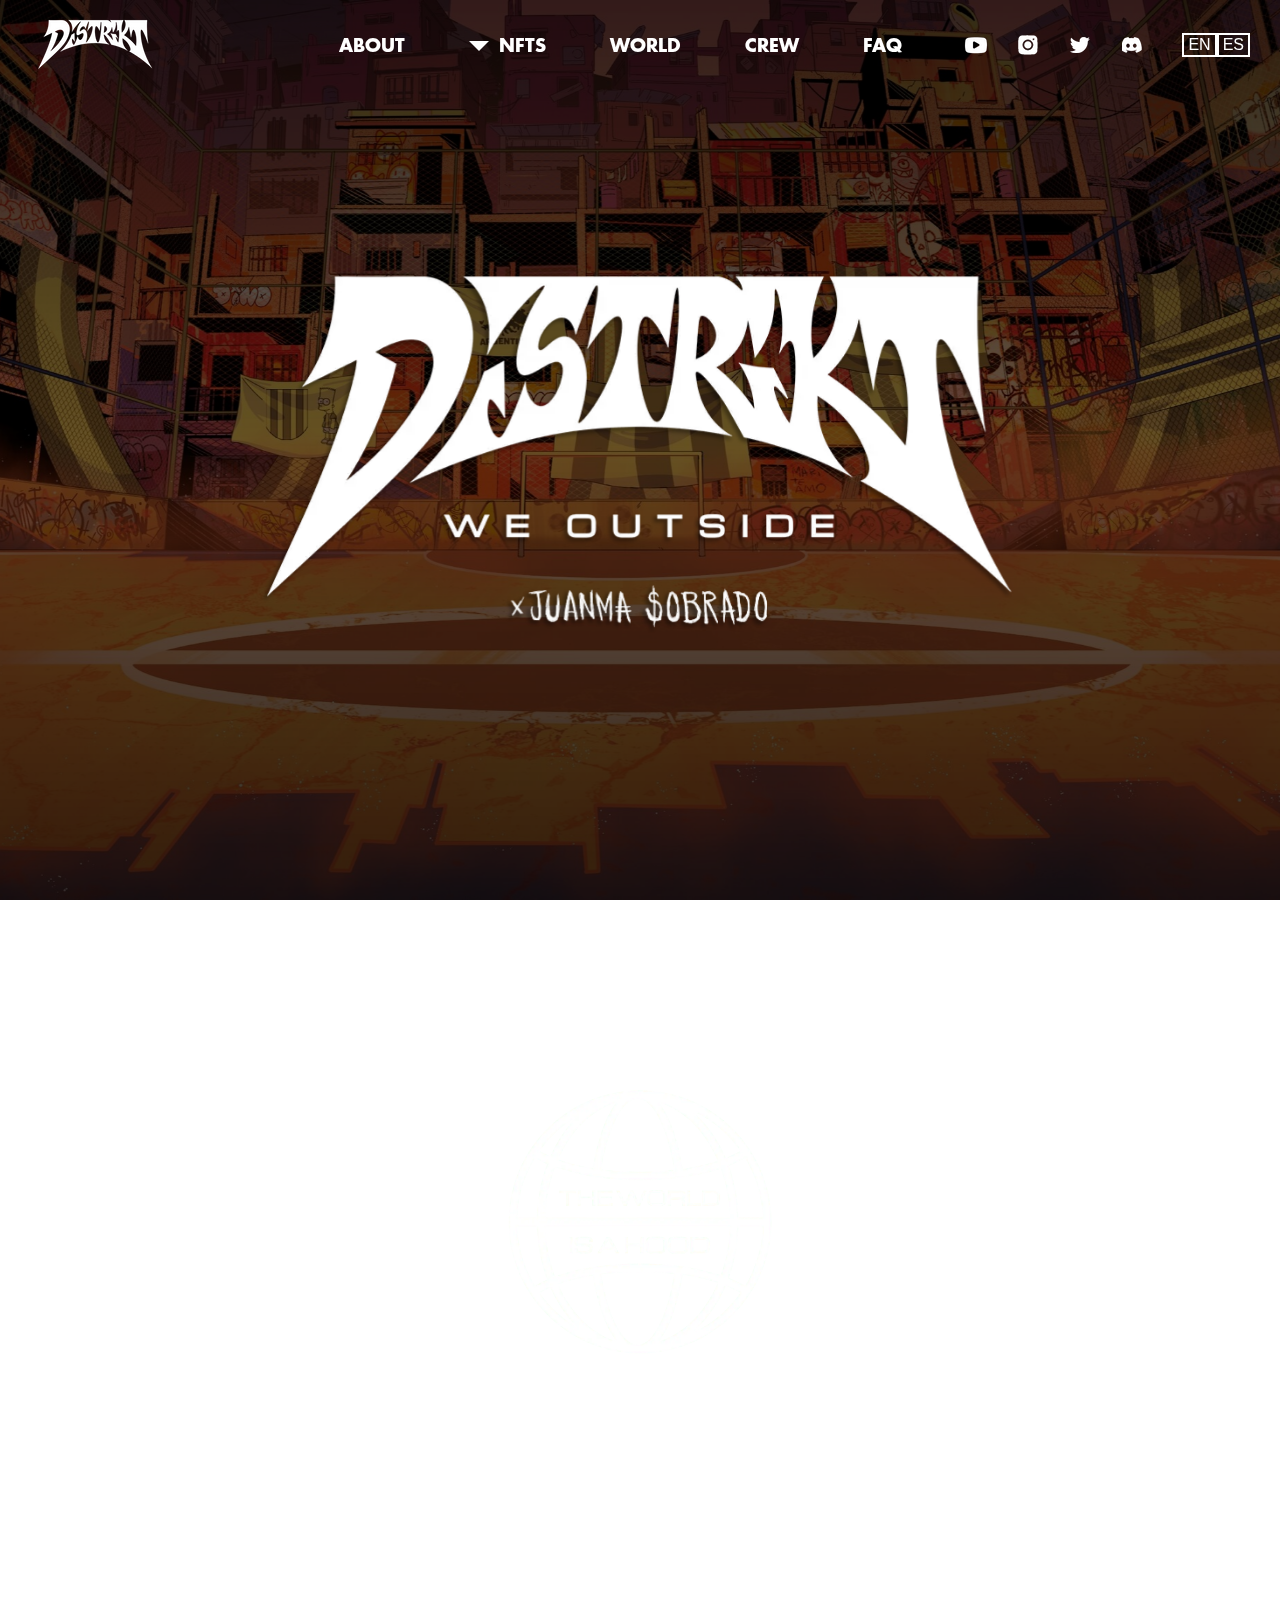
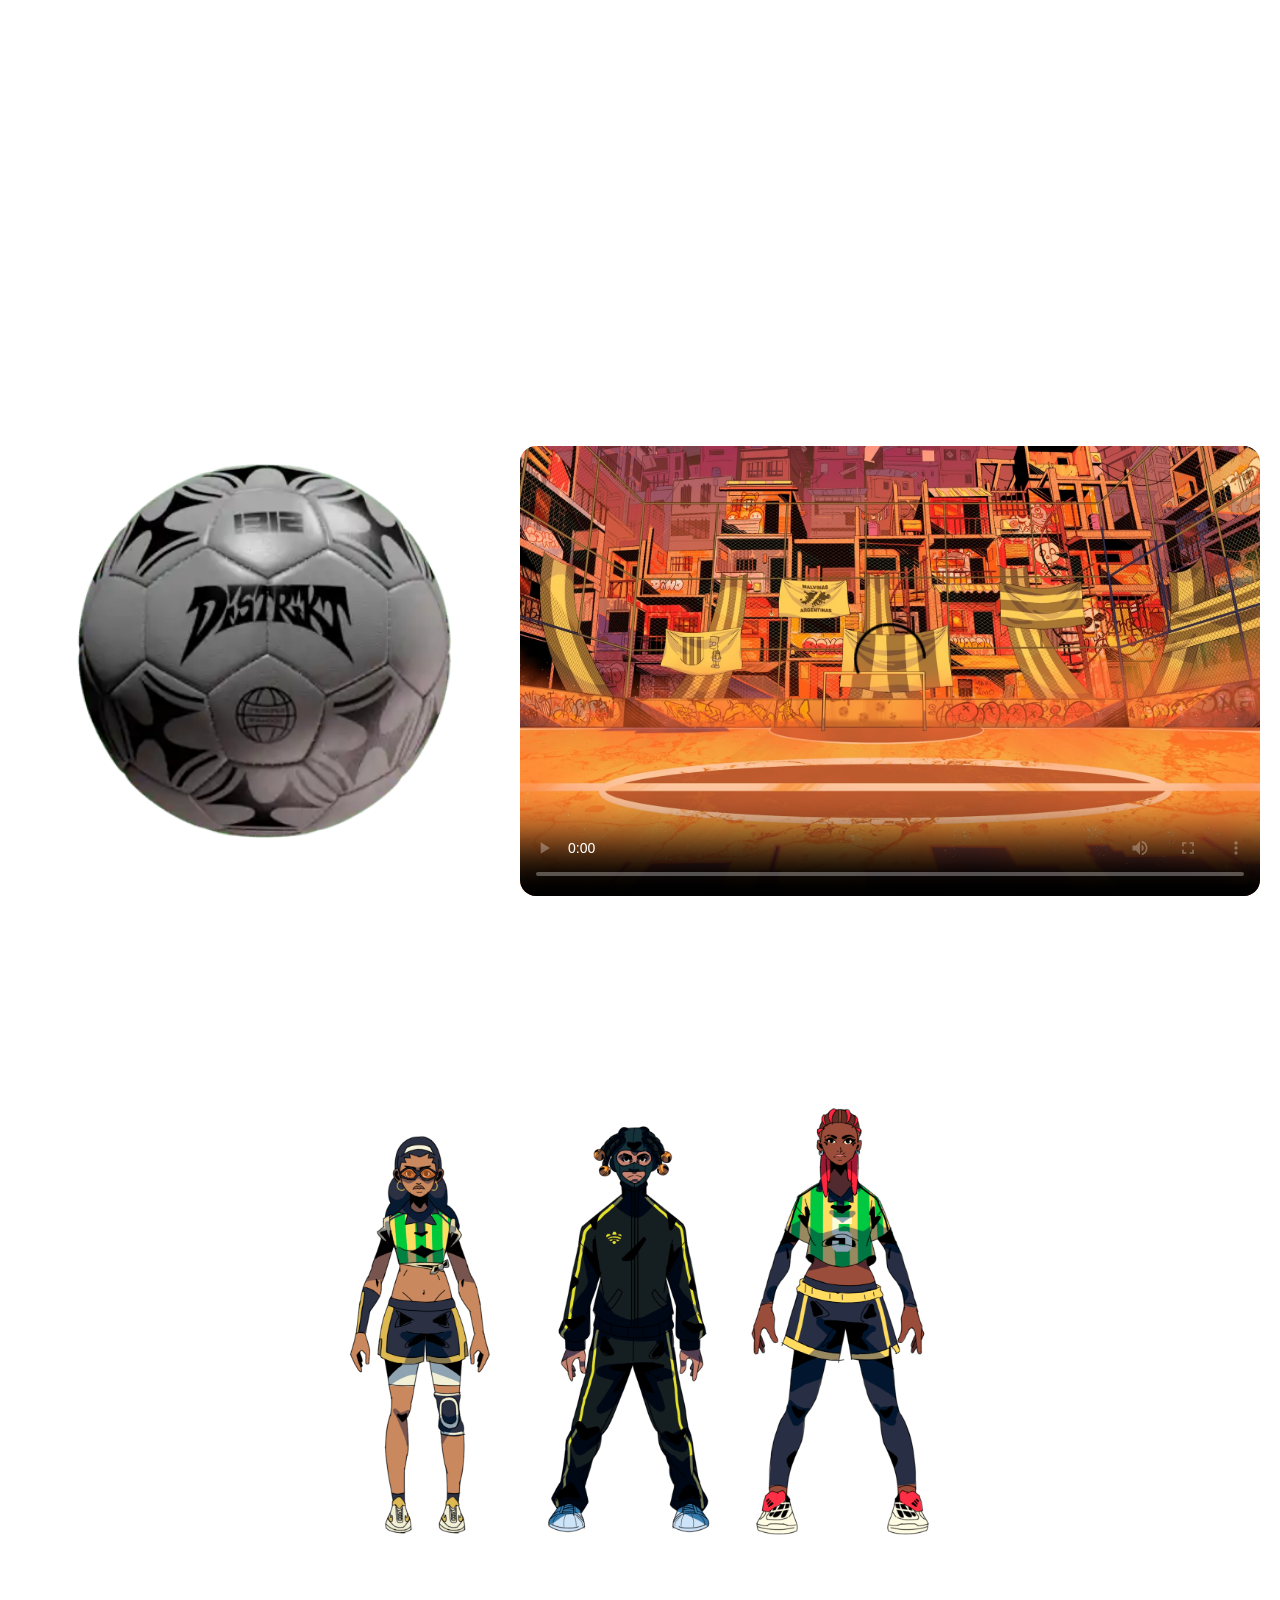
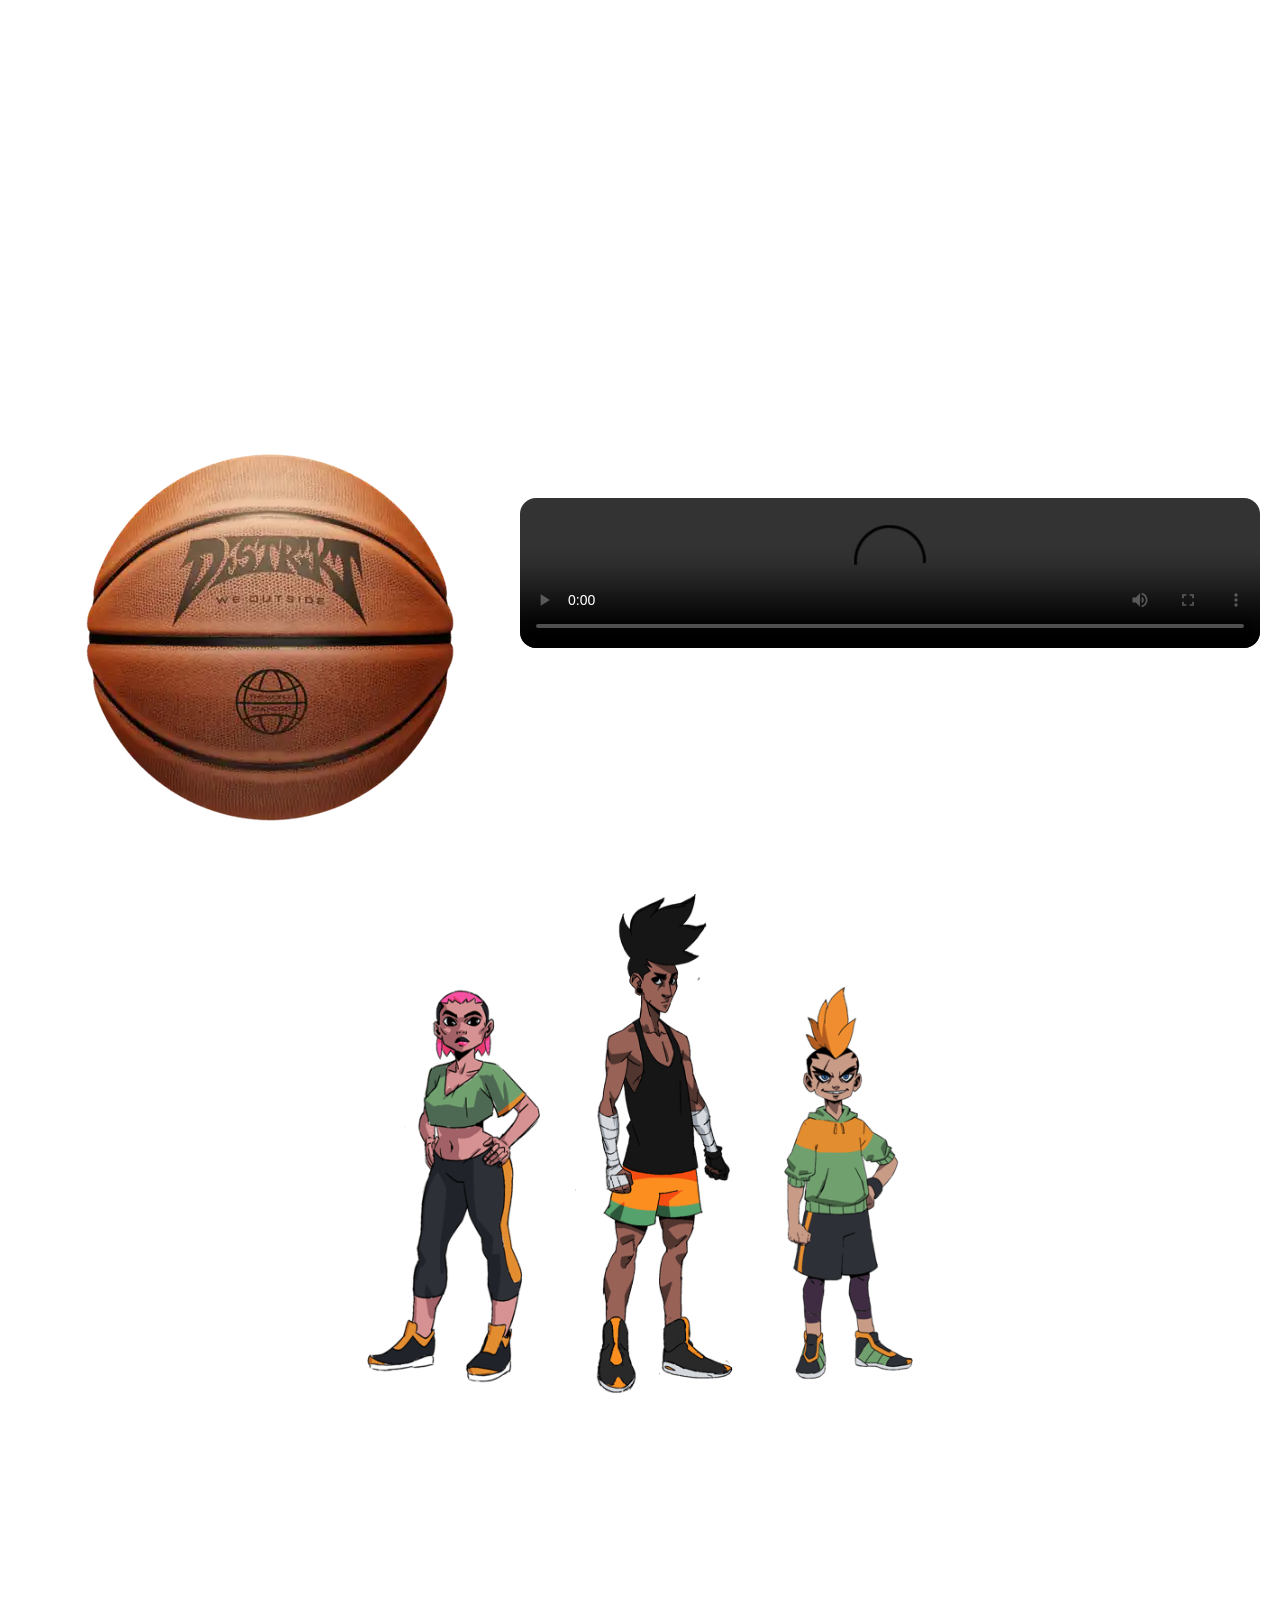
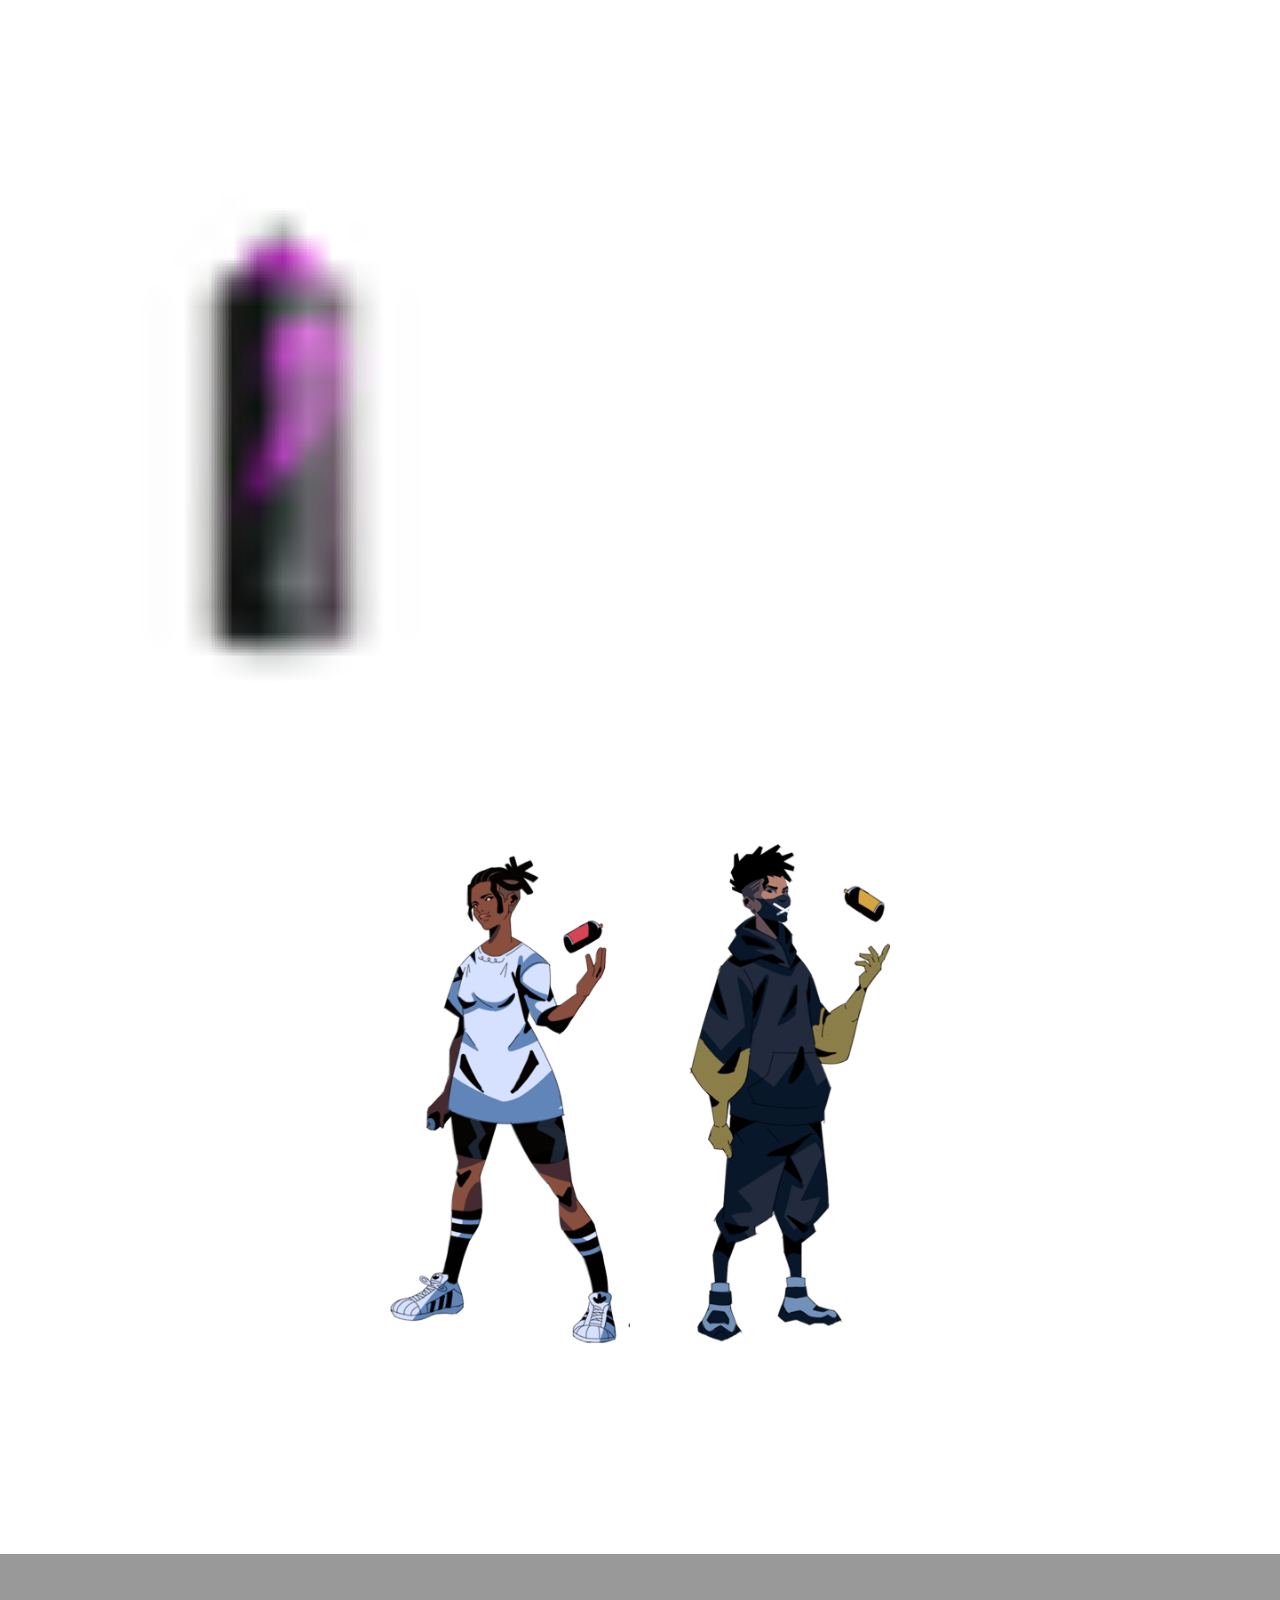
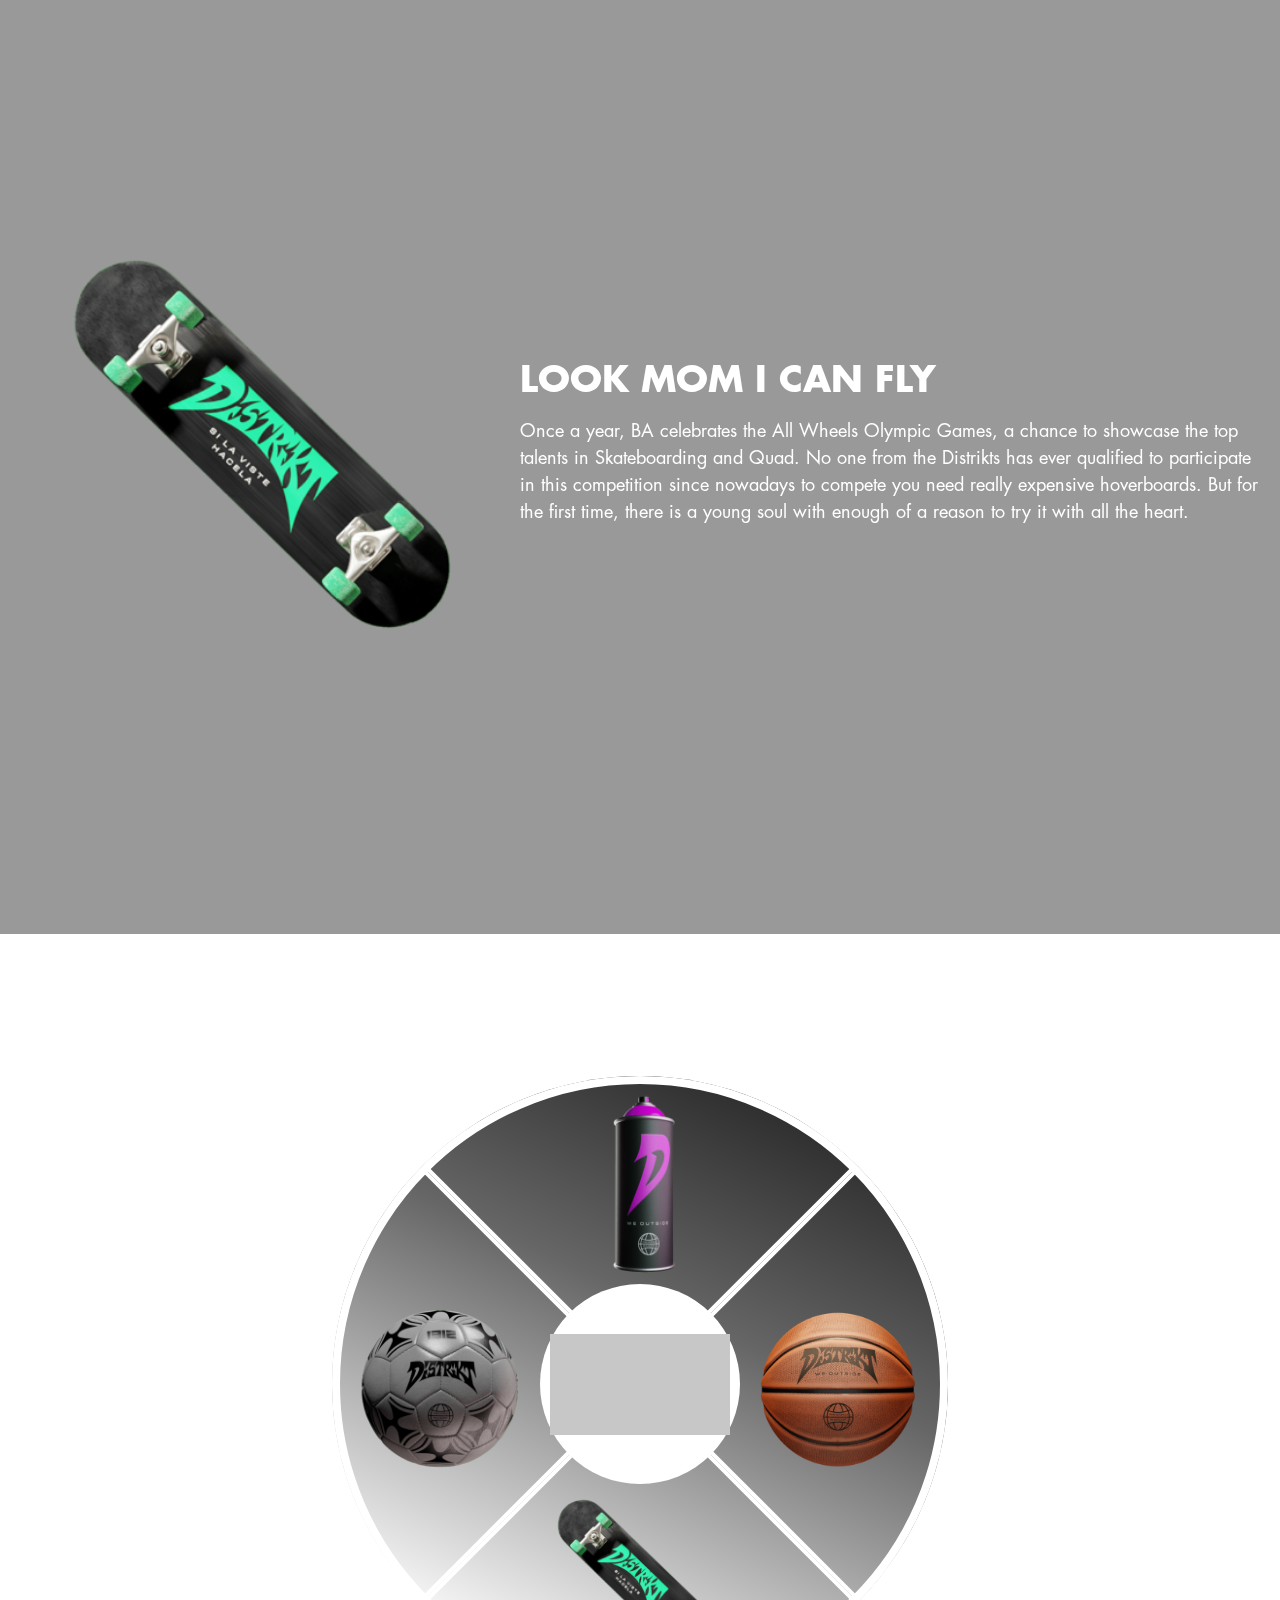
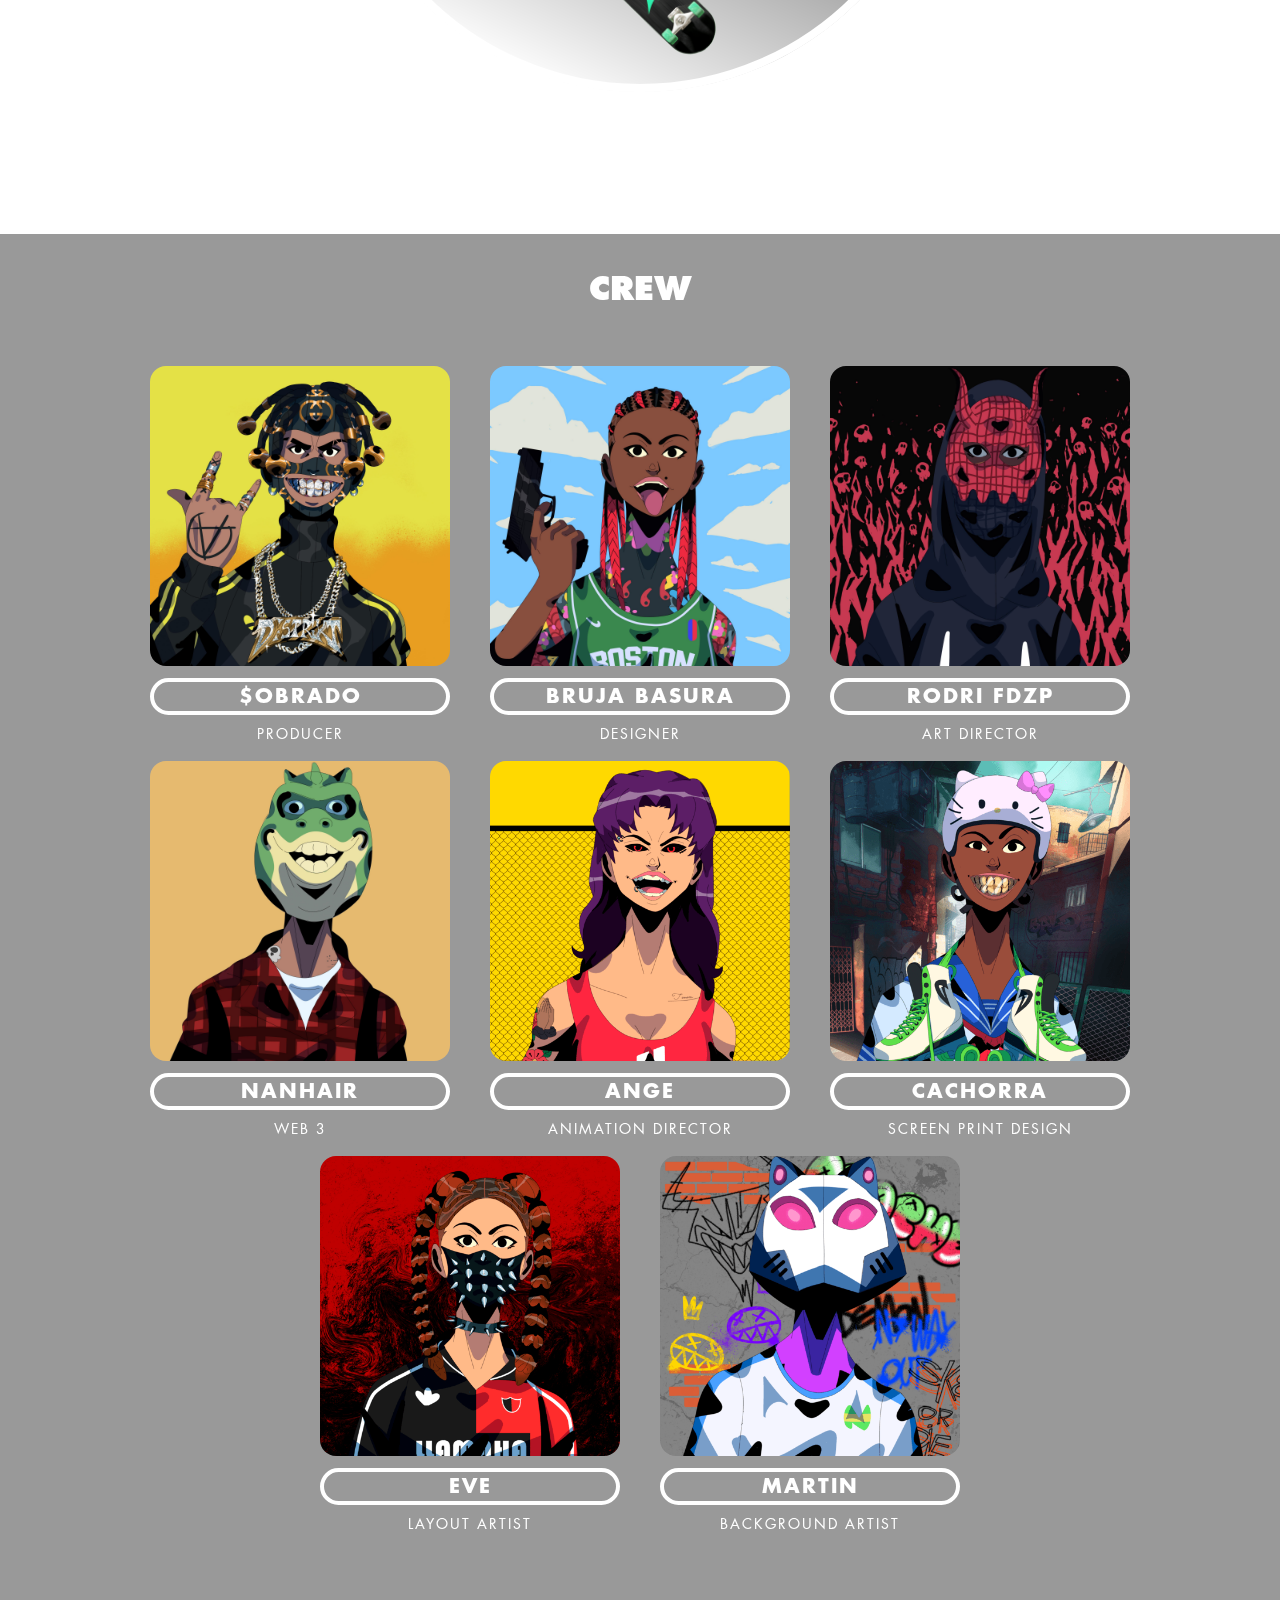
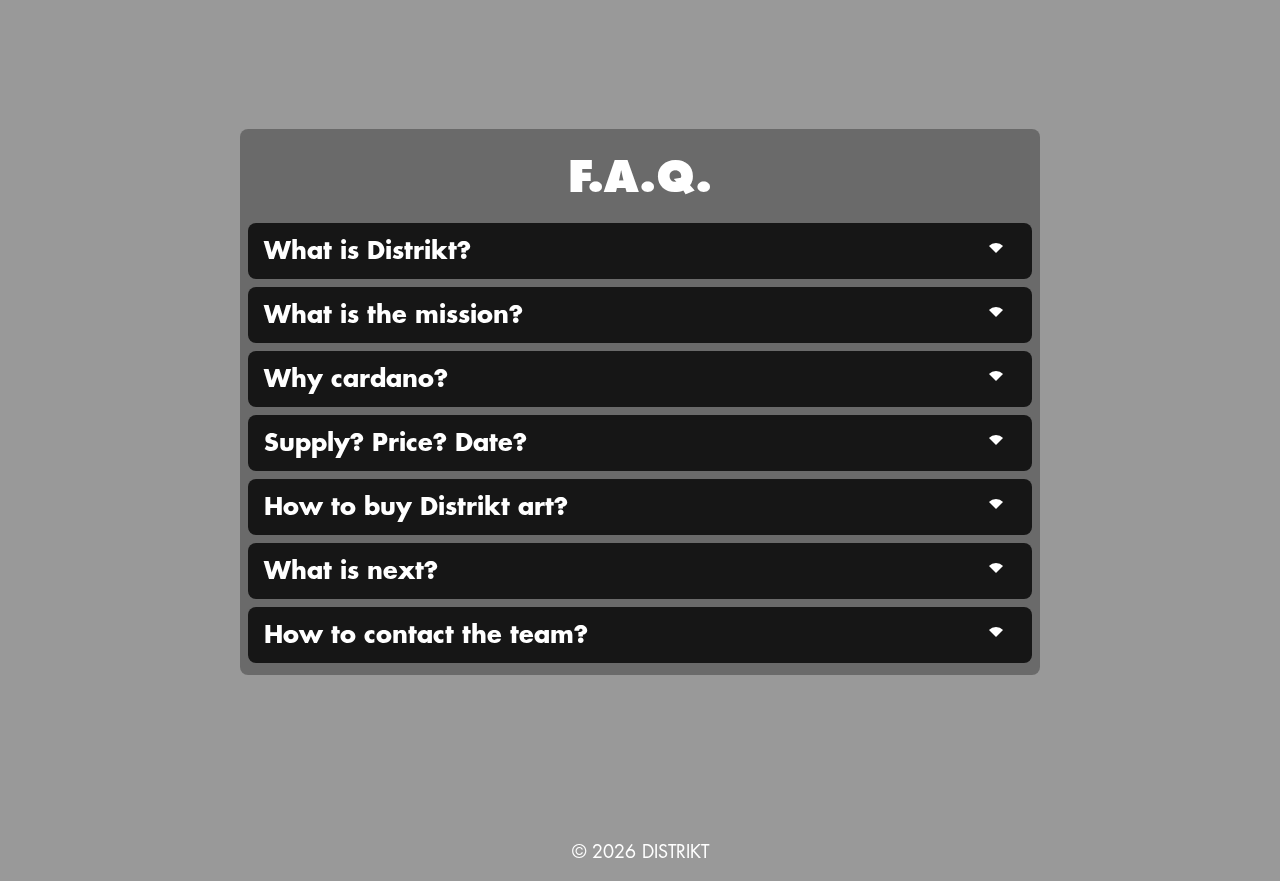
==== commit 8338e302: "updated site" ====
--- a/index.html
+++ b/index.html
@@ -1,7 +1,7 @@
-<!DOCTYPE html><html><head><meta charSet="utf-8"/><meta http-equiv="x-ua-compatible" content="ie=edge"/><meta name="viewport" content="width=device-width, initial-scale=1, shrink-to-fit=no"/><link rel="apple-touch-icon" sizes="180x180" href="https://distrikt.art/apple-touch-icon.png"/><link rel="icon" type="image/png" sizes="192x192" href="https://distrikt.art/android-chrome-192x192.png"/><link rel="icon" type="image/png" sizes="512x512" href="https://distrikt.art/android-chrome-512x512.png"/><link rel="icon" type="image/png" sizes="32x32" href="https://distrikt.art/favicon-32x32.png"/><link rel="icon" type="image/png" sizes="16x16" href="https://distrikt.art/favicon-16x16.png"/><meta name="msapplication-TileColor" content="#000000"/><meta name="theme-color" content="#000000"/><meta property="og:title" content="DISTRIKT"/><meta property="og:type" content="website"/><meta property="og:url" content="https://distrikt.art/"/><meta property="og:image" content="https://distrikt.art/cover.jpeg"/><meta property="og:description" content="Animated south-american stories about street, sports and arts. 🏀 🎨 ⚽ 🛹 🛼"/><meta property="og:site_name" content="DISTRIKT"/><meta name="twitter:card" content="summary"/><meta name="twitter:site" content="@DISTRIKTCNFT"/><meta name="twitter:creator" content="@DISTRIKTCNFT"/><meta name="twitter:title" content="DISTRIKT"/><meta name="twitter:description" content="Animated south-american stories about street, sports and arts. 🏀 🎨 ⚽ 🛹 🛼"/><meta name="twitter:image" content="https://distrikt.art/cover.jpeg"/><meta name="generator" content="Gatsby 5.8.1"/><style data-href="/styles.1b43dddd33b6d169e137.css" data-identity="gatsby-global-css">.splide__container{box-sizing:border-box;position:relative}.splide__list{-webkit-backface-visibility:hidden;backface-visibility:hidden;display:flex;height:100%;margin:0!important;padding:0!important}.splide.is-initialized:not(.is-active) .splide__list{display:block}.splide__pagination{align-items:center;display:flex;flex-wrap:wrap;justify-content:center;margin:0;pointer-events:none}.splide__pagination li{display:inline-block;line-height:1;list-style-type:none;margin:0;pointer-events:auto}.splide:not(.is-overflow) .splide__pagination{display:none}.splide__progress__bar{width:0}.splide{position:relative;visibility:hidden}.splide.is-initialized,.splide.is-rendered{visibility:visible}.splide__slide{-webkit-backface-visibility:hidden;backface-visibility:hidden;box-sizing:border-box;flex-shrink:0;list-style-type:none!important;margin:0;position:relative}.splide__slide img{vertical-align:bottom}.splide__spinner{animation:splide-loading 1s linear infinite;border:2px solid #999;border-left-color:transparent;border-radius:50%;bottom:0;contain:strict;display:inline-block;height:20px;left:0;margin:auto;position:absolute;right:0;top:0;width:20px}.splide__sr{clip:rect(0 0 0 0);border:0;height:1px;margin:-1px;overflow:hidden;padding:0;position:absolute;width:1px}.splide__toggle.is-active .splide__toggle__play,.splide__toggle__pause{display:none}.splide__toggle.is-active .splide__toggle__pause{display:inline}.splide__track{overflow:hidden;position:relative;z-index:0}@keyframes splide-loading{0%{transform:rotate(0)}to{transform:rotate(1turn)}}.splide__track--draggable{-webkit-touch-callout:none;-webkit-user-select:none;user-select:none}.splide__track--fade>.splide__list>.splide__slide{margin:0!important;opacity:0;z-index:0}.splide__track--fade>.splide__list>.splide__slide.is-active{opacity:1;z-index:1}.splide--rtl{direction:rtl}.splide__track--ttb>.splide__list{display:block}.splide__arrow{align-items:center;background:#ccc;border:0;border-radius:50%;cursor:pointer;display:flex;height:2em;justify-content:center;opacity:.7;padding:0;position:absolute;top:50%;transform:translateY(-50%);width:2em;z-index:1}.splide__arrow svg{fill:#000;height:1.2em;width:1.2em}.splide__arrow:hover:not(:disabled){opacity:.9}.splide__arrow:disabled{opacity:.3}.splide__arrow:focus-visible{outline:3px solid #0bf;outline-offset:3px}.splide__arrow--prev{left:1em}.splide__arrow--prev svg{transform:scaleX(-1)}.splide__arrow--next{right:1em}.splide.is-focus-in .splide__arrow:focus{outline:3px solid #0bf;outline-offset:3px}.splide__pagination{bottom:.5em;left:0;padding:0 1em;position:absolute;right:0;z-index:1}.splide__pagination__page{background:#ccc;border:0;border-radius:50%;display:inline-block;height:8px;margin:3px;opacity:.7;padding:0;position:relative;transition:transform .2s linear;width:8px}.splide__pagination__page.is-active{background:#fff;transform:scale(1.4);z-index:1}.splide__pagination__page:hover{cursor:pointer;opacity:.9}.splide__pagination__page:focus-visible{outline:3px solid #0bf;outline-offset:3px}.splide.is-focus-in .splide__pagination__page:focus{outline:3px solid #0bf;outline-offset:3px}.splide__progress__bar{background:#ccc;height:3px}.splide__slide{-webkit-tap-highlight-color:rgba(0,0,0,0)}.splide__slide:focus{outline:0}@supports(outline-offset:-3px){.splide__slide:focus-visible{outline:3px solid #0bf;outline-offset:-3px}}@media screen and (-ms-high-contrast:none){.splide__slide:focus-visible{border:3px solid #0bf}}@supports(outline-offset:-3px){.splide.is-focus-in .splide__slide:focus{outline:3px solid #0bf;outline-offset:-3px}}@media screen and (-ms-high-contrast:none){.splide.is-focus-in .splide__slide:focus{border:3px solid #0bf}.splide.is-focus-in .splide__track>.splide__list>.splide__slide:focus{border-color:#0bf}}.splide__toggle{cursor:pointer}.splide__toggle:focus-visible{outline:3px solid #0bf;outline-offset:3px}.splide.is-focus-in .splide__toggle:focus{outline:3px solid #0bf;outline-offset:3px}.splide__track--nav>.splide__list>.splide__slide{border:3px solid transparent;cursor:pointer}.splide__track--nav>.splide__list>.splide__slide.is-active{border:3px solid #000}.splide__arrows--rtl .splide__arrow--prev{left:auto;right:1em}.splide__arrows--rtl .splide__arrow--prev svg{transform:scaleX(1)}.splide__arrows--rtl .splide__arrow--next{left:1em;right:auto}.splide__arrows--rtl .splide__arrow--next svg{transform:scaleX(-1)}.splide__arrows--ttb .splide__arrow{left:50%;transform:translate(-50%)}.splide__arrows--ttb .splide__arrow--prev{top:1em}.splide__arrows--ttb .splide__arrow--prev svg{transform:rotate(-90deg)}.splide__arrows--ttb .splide__arrow--next{bottom:1em;top:auto}.splide__arrows--ttb .splide__arrow--next svg{transform:rotate(90deg)}.splide__pagination--ttb{bottom:0;display:flex;flex-direction:column;left:auto;padding:1em 0;right:.5em;top:0}@font-face{font-named-instance:"Regular";font-display:swap;font-family:FuturaStd;font-style:normal;font-weight:100 400;src:url(/static/FuturaStdBook-5f83b0049a36e35d22658f272d501f66.otf) format("opentype")}@font-face{font-named-instance:"Bold";font-display:swap;font-family:FuturaStd;font-style:normal;font-weight:600;src:url(/static/FuturaStdBold-fe9bd26c044eb0bfaa28ec000f633e35.otf) format("opentype")}@font-face{font-named-instance:"ExtraBold";font-display:swap;font-family:FuturaStd;font-style:normal;font-weight:800;src:url(/static/FuturaStdExtraBold-db6be7c246fd3f966ebc75201dbd263a.otf) format("opentype")}*{box-sizing:border-box}*,body,html{margin:0;padding:0}body,html{background-color:transparent;color:#fff;font-family:FuturaStd,sans-serif;font-size:16px;line-height:1;overflow-x:hidden;position:relative;scroll-behavior:smooth}.layout{align-items:center;display:flex;flex-direction:column;height:100%;width:100%}.bg{background-image:url(/static/home-628b1654e50f5cb9cc5fa627952e1435.jpeg);background-position:50%;background-repeat:no-repeat;background-size:cover;height:100vh;transition:background-size .2s ease-out;width:100vw;z-index:-1}.bg,.mask{bottom:0;left:0;position:fixed;right:0;top:0}.mask{background:linear-gradient(180deg,rgba(0,0,0,.8) 0,transparent 50%,rgba(0,0,0,.8))}.unmask{width:100%}nav.nav-bar{align-items:center;display:flex;padding:8px 30px;position:fixed;width:100%;z-index:1000}nav.nav-bar .overlay{-webkit-backdrop-filter:blur(8px);backdrop-filter:blur(8px);background:rgba(0,0,0,.1);display:block;height:100%;left:0;margin:0;padding:0;position:fixed;top:0;width:100%}nav.nav-bar #menuToggle{display:none;margin-left:8px;position:relative;z-index:1}nav.nav-bar #menuToggle .ham{align-items:center;cursor:pointer;display:flex;flex-direction:column;height:50px;justify-content:center;position:relative;-webkit-user-select:none;user-select:none;width:50px;z-index:2}nav.nav-bar #menuToggle .ham>span{background:#fff;border-radius:3px;display:block;height:4px;margin-bottom:5px;position:absolute;transition:transform .5s cubic-bezier(.77,.2,.05,1),background .5s cubic-bezier(.77,.2,.05,1),opacity .55s ease;width:33px;z-index:1}nav.nav-bar #menuToggle .ham>span:first-child{transform:translateY(-6px)}nav.nav-bar #menuToggle .ham>span:nth-child(2){transform:translateY(1px)}nav.nav-bar #menuToggle .ham>span:last-child{transform:translateY(8px)}nav.nav-bar #menuToggle .ham.open>span{top:auto;transform:rotate(45deg)}nav.nav-bar #menuToggle .ham.open>span:nth-last-child(2){bottom:auto;transform:rotate(-45deg)}nav.nav-bar #menuToggle .ham.open>span:nth-last-child(3){opacity:0}nav.nav-bar #menuToggle #mobileMenu{background-color:rgba(0,0,0,.6);border-radius:15px;list-style-type:none;padding:50px 16px 16px;position:absolute;right:0;top:0;transform:scale(0);transform-origin:top right;transition:transform .5s cubic-bezier(.77,.2,.05,1);width:260px}nav.nav-bar #menuToggle #mobileMenu.open{transform:scale(1)}nav.nav-bar #menuToggle #mobileMenu li{color:#efefef;cursor:pointer;font-size:20px;font-weight:600;padding:8px 4px;text-decoration:none;text-transform:uppercase}nav.nav-bar #menuToggle #mobileMenu li .nft-menu{align-items:center;display:flex;width:100%}nav.nav-bar #menuToggle #mobileMenu li .nft-menu .arrow-down{margin-left:12px;margin-right:0;transition:transform .3s ease-in-out}nav.nav-bar #menuToggle #mobileMenu li .nft-menu .arrow-down.open{transform:rotate(180deg)}nav.nav-bar #menuToggle #mobileMenu li.nested-menu{display:none;padding:8px 4px}nav.nav-bar #menuToggle #mobileMenu li.nested-menu.open{display:block}nav.nav-bar #menuToggle #mobileMenu li.nested-menu ul{list-style:none;margin-left:10px;padding:0}nav.nav-bar #menuToggle #mobileMenu li.nested-menu ul li{font-size:16px}nav.nav-bar #menuToggle #mobileMenu li.nested-menu ul li a{color:#efefef;text-decoration:none}nav.nav-bar #menuToggle #mobileMenu li.nested-menu ul li a:hover{color:#fff}nav.nav-bar #menuToggle #mobileMenu li a,nav.nav-bar #menuToggle #mobileMenu li div{transition:letter-spacing .3s ease-in-out}nav.nav-bar #menuToggle #mobileMenu li>a:hover,nav.nav-bar #menuToggle #mobileMenu li>div:hover{letter-spacing:1px}.nav-bg{background:linear-gradient(180deg,rgba(0,0,0,.9) 0,rgba(0,0,0,.4) 50%,transparent);height:90px;left:0;opacity:0;position:fixed;top:0;transition:opacity .3s ease-in-out;width:100%;z-index:0}.brand,.pages{z-index:1}.brand{cursor:pointer;width:130px}ul.socials{display:flex;justify-content:space-between;list-style:none}ul.socials li{align-items:center;border-radius:20px;display:flex;height:40px;justify-content:center;margin:0 8px;width:40px}ul.socials li:hover{background-color:#000}ul.pages{display:flex;flex:1 1;justify-content:flex-end;list-style:none;margin-right:26px}ul.pages>li{align-items:center;display:flex;margin:0 32px}ul.pages>li a,ul.pages>li>div{border-radius:36px;color:#fff;cursor:pointer;font-size:24px;font-weight:600;padding:10px 16px 8px;text-decoration:none;text-transform:uppercase;transition:background-color .2s ease-in-out}ul.pages.about>li.n-about div,ul.pages.airdrops>li.n-airdrops>div,ul.pages.crew>li.n-crew div,ul.pages.distrikt-pass>li.n-distrikt-pass>div,ul.pages.faq>li.n-faq div,ul.pages.main-collection>li.n-main-collection>div,ul.pages.world>li.n-world div,ul.pages>li a:hover,ul.pages>li>div:hover{background-color:#000}.arrow-down{border-left:10px solid transparent;border-right:10px solid transparent;border-top:10px solid #fff;height:0;margin-right:10px;width:0}div.dropdown{align-items:center;display:flex;position:relative}div.dropdown .dropdown-wrapper{height:0;left:0;opacity:0;overflow:hidden;padding-top:8px;position:absolute;top:150%;transition:all .2s ease-in-out;z-index:100}div.dropdown:hover>.dropdown-wrapper{height:auto;opacity:1;top:100%}div.dropdown ul{-webkit-backdrop-filter:blur(2px);backdrop-filter:blur(2px);background-color:rgba(0,0,0,.6);border-radius:15px;list-style:none;padding:10px 5px;width:220px}div.dropdown ul>li a{display:inline-block;font-size:16px;margin-bottom:4px;width:100%}div.dropdown ul>li a:last-child{margin-bottom:0}.banner{height:100vh;max-width:855px;width:100%}.about-content,.banner{align-items:center;display:flex;justify-content:center}.about-content{flex-direction:column;max-width:960px}.about-content p{font-size:18px;font-weight:600;line-height:1.5;margin-bottom:0;margin-top:40px;text-align:center;text-transform:uppercase}.about-content .logo{width:300px}#basket,#crew,#faq,#football,#graffiti,#skate,#world,.f-grid{align-items:center;background-attachment:fixed;background-size:cover;display:flex;flex-direction:column;justify-content:center;width:100%}#world{background-image:url(/static/world-ae9158744f41256d60c122b1c4a924d9.jpg);transition:background-image .3s ease}#world.basket{background-image:url(/static/basket-alt-22498087a5715a57e88f2efb6659eec4.jpg)}#world.graffiti{background-image:url(/static/graffcity-ed4fe4b039419d278e6099ee27d00224.jpg)}#world.football{background-image:url(/static/futbol-d324284507ffe356fc89e7c8178dedff.jpg)}#world.quad,#world.skate{background-image:url(/static/skateandquad-14905f513be2f6d6a1fc6b205036f7c5.jpg)}#graffiti{background-image:url(/static/graffcity-ed4fe4b039419d278e6099ee27d00224.jpg);padding:40px 20px}#basket{background-image:url(/static/basket-alt-22498087a5715a57e88f2efb6659eec4.jpg);padding:40px 20px}#faq{background-image:url(/static/faq_bg-4c7b83a96d28d431ccc43c7071ace1c2.jpg)}#faq .f-grid{background-color:rgba(0,0,0,.4);display:flex;flex-direction:column;justify-content:flex-start;min-height:100vh}#faq .f-grid .accordion-wrapper{margin:auto 0}#faq .f-grid .accordion-wrapper h1{font-size:42px;font-weight:800;margin:20px 0;text-align:center}#faq .f-grid .accordion-wrapper a{color:#fff;font-weight:700}#crew{background-image:url(/static/crew_bg-46d6efce6a100c470f72e5d1872acd40.jpg)}#football{background-image:url(/static/futbol-alt-618bc682335be1b3128d24f3e2eac7c7.jpg);padding:40px 20px}#skate{background-image:url(/static/skateandquad-alt-f31391323ae12a3bb03b8e97c5a1bed5.jpg)}#skate .f-grid{background-color:rgba(0,0,0,.4);height:100%;padding:40px 20px}.scroll-snap{min-height:100vh}div.world-contents{align-items:center;display:flex;flex-direction:column;justify-content:center;position:relative;width:600px}div.world-contents img.wheel{height:auto;width:100%}div.world-contents .basket-img,div.world-contents .football-img,div.world-contents .graffiti-img,div.world-contents .quad-img,div.world-contents .skate-img{cursor:pointer;height:200px;position:absolute;width:200px}div.world-contents .graffiti-img{left:50%;top:10px;transform:translateX(-50%)}div.world-contents .basket-img{left:15px;top:40%;transform:translateY(-50%)}div.world-contents .football-img{right:10px;top:40%;transform:translateY(-50%)}div.world-contents .skate-img{bottom:7%;left:16%}div.world-contents .quad-img{bottom:7%;right:15%}div.world-contents .basket-img:hover,div.world-contents .football-img:hover,div.world-contents .graffiti-img:hover,div.world-contents .quad-img:hover,div.world-contents .skate-img:hover{filter:drop-shadow(0 0 10px #fff)}.grid{align-items:center;display:flex;height:100vh;max-width:1300px;width:100%}.grid-item.content{flex:1 1}.grid-item.content h1{font-size:36px;font-weight:600;margin-bottom:20px;text-transform:uppercase}.grid-item.content p{font-size:18px;line-height:1.5}.grid-item.content .title{align-items:center;display:flex;margin-bottom:20px}.grid-item.content .title h1{margin:0}.grid-item.content .title button{background:none;border:4px solid #fff;border-radius:30px;color:#fff;cursor:pointer;font-size:24px;font-weight:700;margin-left:24px;padding:4px 8px 4px 40px;position:relative;transition:all .3s ease}.grid-item.content .title button:after{border-bottom:10px solid transparent;border-left:16px solid #fff;border-top:10px solid transparent;content:"";height:0;left:16px;position:absolute;top:50%;transform:translateY(-50%);width:0}.grid-item.content .title button:hover{background-color:#fff;color:#444}.grid-item.content .title button:hover:after{border-left:16px solid #444}.grid-item .skate{height:500px;position:relative;width:500px}.grid-item .skate img{height:100%;position:absolute;width:100%}.grid-item .skate img:first-child{animation:crossFade1 10s 3s infinite}.grid-item .skate img:nth-child(2){animation:crossFade2 10s 3s infinite;opacity:0}#basket .grid,#football .grid,#graffiti .grid{height:auto;margin-bottom:150px;margin-top:150px}@keyframes crossFade1{0%{opacity:1}50%{opacity:0}to{opacity:1}}@keyframes crossFade2{0%{opacity:0}50%{opacity:1}to{opacity:0}}.progress-bar{background-color:#fff;bottom:0;left:0;overflow:hidden;position:absolute}.progress-bar>div{background:#ff3232;background:linear-gradient(90deg,#ff3232 0,#fff832 20%,#3632ff 40%,#31e9f9 60%,#35f931 80%,#fc32f5);height:5px;width:100vw}.slide-container{align-items:center;display:flex;justify-content:center;padding-bottom:120px;width:100%}.slider div.splide__slide{width:100%}.slider div.slide{align-items:center;display:flex;flex-direction:column;height:100%;width:100%}.slider div.slide img{height:100%;object-fit:contain;object-position:center bottom;width:100%}.slider div.slide p.caption{font-size:20px;font-weight:600;height:36px;line-height:36px;transition:color .3s ease}.slider .splide__arrow{border-radius:0;height:50px;opacity:1;overflow:visible;width:50px}.slider .splide__arrows.splide__arrows--ltr{align-items:center;display:flex;flex-direction:row;justify-content:center}.slider .splide__arrow--next svg,.slider .splide__arrow--prev svg{opacity:0}.slider .splide__arrow--next{background:url([data-uri]),transparent;background-repeat:no-repeat;background-size:contain;position:relative;transform:translate(50px,50%)}.slider .splide__arrow--next:disabled{opacity:.15}.slider .splide__arrow--prev{background:url([data-uri]),transparent;background-repeat:no-repeat;background-size:contain;position:relative;transform:translate(-50px,50%)}.slider .splide__arrow--prev:disabled{opacity:.15}.slider.crews div.slide{margin:0 auto;max-width:250px}.slider.crews div.slide img{border-radius:16px;height:calc(100% - 80px);margin-bottom:12px;object-fit:cover;object-position:center bottom;width:100%}.slider.crews div.slide p.role{font-size:14px;letter-spacing:2px;text-transform:uppercase;transition:color .3s ease}.slider.crews div.slide p.name{border:4px solid #fff;border-radius:32px;font-size:20px;font-weight:600;height:36px;letter-spacing:2px;margin-bottom:12px;padding:5px 8px 4px;text-align:center;text-transform:uppercase;transition:all .3s ease;width:100%}.slider.crews div.slide p.name:hover{background-color:#fff;color:#000}#crew .f-grid{background-color:rgba(0,0,0,.4);height:100vh}#crew .f-grid h1{margin-bottom:50px;text-transform:uppercase}.accordion-wrapper{-webkit-backdrop-filter:blur(4px);backdrop-filter:blur(4px);background-color:rgba(0,0,0,.3);border-radius:8px;display:flex;flex-direction:column;max-width:100%;overflow:hidden;padding:8px;width:800px}.accordion-wrapper .panel{background-color:rgba(0,0,0,.8);border-radius:8px;color:#fff;margin:4px 0;overflow:hidden;transition:margin-bottom .3s ease,background-color .3s ease}.accordion-wrapper .panel:last-child{margin-bottom:0}.accordion-wrapper .panel:first-child{margin-top:0}.accordion-wrapper .panel:hover{background-color:rgba(0,0,0,.9)}.accordion-wrapper .panel button{background-color:transparent;border:none;color:#fff;cursor:pointer;display:flex;font-family:FuturaStd,sans-serif;font-size:24px;font-weight:600;line-height:1;padding:16px;text-align:left;width:100%}.accordion-wrapper .panel button span{flex:1 1}.accordion-wrapper .panel button .arrow-down{border:10px solid transparent;border-bottom-color:#fff;border-radius:10px;height:0;margin-left:8px;margin-top:-16px;transform:rotate(180deg);transform-origin:bottom;transition:transform .3s ease;width:0}.accordion-wrapper .panel p{font-size:18px;line-height:1.5;max-height:0;opacity:0;overflow:hidden;transition:all .4s ease-in,all 0 ease-out}.accordion-wrapper .panel.active{margin:16px 0}.accordion-wrapper .panel.active:last-child{margin-bottom:0}.accordion-wrapper .panel.active:first-child{margin-top:0}.accordion-wrapper .panel.active button .arrow-down{margin-top:-10px;transform:rotate(0deg);transition:transform .3s ease}.accordion-wrapper .panel.active p{max-height:1000px;opacity:1;padding:16px}.accordion-wrapper>p{display:none}#faq .f-grid>p.copy{font-size:18px;margin:20px 0;text-align:center}@media screen and (max-width:969px){.nav-bg{height:70px}.brand{cursor:pointer;width:100px}.about-content p{font-size:18px;font-weight:600;line-height:1.5;margin-bottom:40px;margin-top:40px;max-width:600px;padding:0 16px;text-align:center;text-transform:uppercase}.about-content .logo{width:200px}.slider .splide__arrow{height:30px;width:30px}.grid{align-items:center;flex-direction:column;height:auto;margin-bottom:100px;max-width:1300px}.grid-item.content h1{font-size:30px}.grid-item.content .title{align-items:center;display:flex;margin-bottom:20px}.grid-item.content .title h1{font-size:24px;margin:0}.grid-item.content .title button{border-radius:30px;font-size:16px;margin-left:8px;padding:8px 8px 8px 35px;width:160px}.grid-item.img{margin-bottom:50px;width:350px}.grid-item.img img{object-fit:cover;object-position:10%;width:100%}.grid-item .skate{height:350px;width:350px}#faq .f-grid{justify-content:flex-start;min-height:auto}#faq .f-grid .accordion-wrapper{border-radius:0;padding-top:80px;width:100%}#faq .f-grid .accordion-wrapper h1{font-size:26px;line-height:1.5}#faq .f-grid .accordion-wrapper .panel button{font-size:18px}#faq .f-grid .accordion-wrapper>p{display:inline-block;font-size:14px;padding:16px;text-align:center}#faq .f-grid>p.copy{display:none}#basket .grid,#graffiti .grid{height:auto;margin-bottom:150px;margin-top:50px}}@media screen and (max-width:1360px){ul.pages>li{margin:0 16px}ul.pages>li a,ul.pages>li div{font-size:18px}}@media screen and (max-width:1080px){ul.pages{margin-right:8px}ul.pages>li{margin:0 8px}ul.pages>li a,ul.pages>li div{font-size:18px}}@media screen and (max-width:969px){nav.nav-bar{padding:0 8px}nav.nav-bar ul.pages{display:none}nav.nav-bar ul.socials{margin-left:auto}nav.nav-bar ul.socials li{border-radius:0;margin:0 4px;width:35px}nav.nav-bar ul.socials li:hover{background-color:transparent}nav.nav-bar #menuToggle{display:block}}.modal{align-items:center;-webkit-backdrop-filter:blur(5px);backdrop-filter:blur(5px);background-color:rgba(0,0,0,.8);bottom:0;display:flex;height:100vh;justify-content:center;overflow:hidden;position:fixed;right:0;transition:width .3s ease,height .3s ease;width:0;z-index:1000}.modal-overlay{display:none;height:100%;left:0;position:absolute;top:0;width:100%}.modal-content{border-radius:10px;max-width:1000px;overflow:hidden;position:relative;width:100%}.modal-content video{border-radius:10px;height:100%;object-fit:cover;object-position:50% 50%;width:100%}.modal-content button{background-color:transparent;background-color:hsla(0,0%,100%,.333);border:none;border-radius:50%;cursor:pointer;height:40px;padding:4px;position:absolute;right:8px;top:8px;width:40px;z-index:1000}.modal-content button:focus{outline:none}.modal-content button svg{fill:#fff}.modal.opened{width:100vw}@media screen and (max-height:768px){.banner{max-width:600px}.about-content p{font-size:16px}.about-content .logo{width:220px}div.world-contents{transform:scale(.75)}.grid-item.content h1{font-size:30px}.grid-item.content p{max-width:720px}.grid-item.img{margin-bottom:50px;width:350px}.grid-item .skate{height:350px;width:350px}.slider .splide__arrow{height:30px;width:30px}}@media screen and (max-width:600px){div.world-contents{transform:scale(.75)}}@media screen and (max-width:450px){div.world-contents{transform:scale(.5)}}</style><style>.gatsby-image-wrapper{position:relative;overflow:hidden}.gatsby-image-wrapper picture.object-fit-polyfill{position:static!important}.gatsby-image-wrapper img{bottom:0;height:100%;left:0;margin:0;max-width:none;padding:0;position:absolute;right:0;top:0;width:100%;object-fit:cover}.gatsby-image-wrapper [data-main-image]{opacity:0;transform:translateZ(0);transition:opacity .25s linear;will-change:opacity}.gatsby-image-wrapper-constrained{display:inline-block;vertical-align:top}</style><noscript><style>.gatsby-image-wrapper noscript [data-main-image]{opacity:1!important}.gatsby-image-wrapper [data-placeholder-image]{opacity:0!important}</style></noscript><script type="module">const e="undefined"!=typeof HTMLImageElement&&"loading"in HTMLImageElement.prototype;e&&document.body.addEventListener("load",(function(e){const t=e.target;if(void 0===t.dataset.mainImage)return;if(void 0===t.dataset.gatsbyImageSsr)return;let a=null,n=t;for(;null===a&&n;)void 0!==n.parentNode.dataset.gatsbyImageWrapper&&(a=n.parentNode),n=n.parentNode;const o=a.querySelector("[data-placeholder-image]"),r=new Image;r.src=t.currentSrc,r.decode().catch((()=>{})).then((()=>{t.style.opacity=1,o&&(o.style.opacity=0,o.style.transition="opacity 500ms linear")}))}),!0);</script><link rel="sitemap" type="application/xml" href="/sitemap-index.xml"/><link rel="icon" href="/favicon-32x32.png?v=afaa5517e458194c8b8bc74c8d46c412" type="image/png"/><link rel="manifest" href="/manifest.webmanifest" crossorigin="anonymous"/><link rel="apple-touch-icon" sizes="48x48" href="/icons/icon-48x48.png?v=afaa5517e458194c8b8bc74c8d46c412"/><link rel="apple-touch-icon" sizes="72x72" href="/icons/icon-72x72.png?v=afaa5517e458194c8b8bc74c8d46c412"/><link rel="apple-touch-icon" sizes="96x96" href="/icons/icon-96x96.png?v=afaa5517e458194c8b8bc74c8d46c412"/><link rel="apple-touch-icon" sizes="144x144" href="/icons/icon-144x144.png?v=afaa5517e458194c8b8bc74c8d46c412"/><link rel="apple-touch-icon" sizes="192x192" href="/icons/icon-192x192.png?v=afaa5517e458194c8b8bc74c8d46c412"/><link rel="apple-touch-icon" sizes="256x256" href="/icons/icon-256x256.png?v=afaa5517e458194c8b8bc74c8d46c412"/><link rel="apple-touch-icon" sizes="384x384" href="/icons/icon-384x384.png?v=afaa5517e458194c8b8bc74c8d46c412"/><link rel="apple-touch-icon" sizes="512x512" href="/icons/icon-512x512.png?v=afaa5517e458194c8b8bc74c8d46c412"/><title data-gatsby-head="true">DISTRIKT</title></head><body><div id="___gatsby"><div style="outline:none" tabindex="-1" id="gatsby-focus-wrapper"><div class="bg"><div class="mask"></div></div><div class="layout"><nav class="nav-bar"><div class="nav-bg" style="opacity:0"></div><div class="brand" role="button" tabindex="0"><div data-gatsby-image-wrapper="" class="gatsby-image-wrapper gatsby-image-wrapper-constrained"><div style="max-width:130px;display:block"><img alt="" role="presentation" aria-hidden="true" src="data:image/svg+xml;charset=utf-8,%3Csvg%20height=&#x27;73&#x27;%20width=&#x27;130&#x27;%20xmlns=&#x27;http://www.w3.org/2000/svg&#x27;%20version=&#x27;1.1&#x27;%3E%3C/svg%3E" style="max-width:100%;display:block;position:static"/></div><img aria-hidden="true" data-placeholder-image="" style="opacity:1;transition:opacity 500ms linear" decoding="async" src="[data-uri]" alt=""/><picture><source type="image/webp" data-srcset="/static/bfd83f6d118b19a3456673d76dad860e/31e92/distrikt-brand.webp 33w,/static/bfd83f6d118b19a3456673d76dad860e/8b4ce/distrikt-brand.webp 65w,/static/bfd83f6d118b19a3456673d76dad860e/bb373/distrikt-brand.webp 130w,/static/bfd83f6d118b19a3456673d76dad860e/e6d6f/distrikt-brand.webp 260w" sizes="(min-width: 130px) 130px, 100vw"/><img data-gatsby-image-ssr="" data-main-image="" style="opacity:0" sizes="(min-width: 130px) 130px, 100vw" decoding="async" loading="lazy" data-src="/static/bfd83f6d118b19a3456673d76dad860e/afc77/distrikt-brand.png" data-srcset="/static/bfd83f6d118b19a3456673d76dad860e/0ebd1/distrikt-brand.png 33w,/static/bfd83f6d118b19a3456673d76dad860e/be400/distrikt-brand.png 65w,/static/bfd83f6d118b19a3456673d76dad860e/afc77/distrikt-brand.png 130w,/static/bfd83f6d118b19a3456673d76dad860e/f3ed0/distrikt-brand.png 260w" alt="Distrikt"/></picture><noscript><picture><source type="image/webp" srcSet="/static/bfd83f6d118b19a3456673d76dad860e/31e92/distrikt-brand.webp 33w,/static/bfd83f6d118b19a3456673d76dad860e/8b4ce/distrikt-brand.webp 65w,/static/bfd83f6d118b19a3456673d76dad860e/bb373/distrikt-brand.webp 130w,/static/bfd83f6d118b19a3456673d76dad860e/e6d6f/distrikt-brand.webp 260w" sizes="(min-width: 130px) 130px, 100vw"/><img data-gatsby-image-ssr="" data-main-image="" style="opacity:0" sizes="(min-width: 130px) 130px, 100vw" decoding="async" loading="lazy" src="/static/bfd83f6d118b19a3456673d76dad860e/afc77/distrikt-brand.png" srcSet="/static/bfd83f6d118b19a3456673d76dad860e/0ebd1/distrikt-brand.png 33w,/static/bfd83f6d118b19a3456673d76dad860e/be400/distrikt-brand.png 65w,/static/bfd83f6d118b19a3456673d76dad860e/afc77/distrikt-brand.png 130w,/static/bfd83f6d118b19a3456673d76dad860e/f3ed0/distrikt-brand.png 260w" alt="Distrikt"/></picture></noscript><script type="module">const t="undefined"!=typeof HTMLImageElement&&"loading"in HTMLImageElement.prototype;if(t){const t=document.querySelectorAll("img[data-main-image]");for(let e of t){e.dataset.src&&(e.setAttribute("src",e.dataset.src),e.removeAttribute("data-src")),e.dataset.srcset&&(e.setAttribute("srcset",e.dataset.srcset),e.removeAttribute("data-srcset"));const t=e.parentNode.querySelectorAll("source[data-srcset]");for(let e of t)e.setAttribute("srcset",e.dataset.srcset),e.removeAttribute("data-srcset");e.complete&&(e.style.opacity=1,e.parentNode.parentNode.querySelector("[data-placeholder-image]").style.opacity=0)}}</script></div></div><ul class="pages"><li class="n-about"><div role="button" tabindex="0">About</div></li><li class="n-distrikt-pass n-airdrops n-main-collection"><div class="dropdown"><div class="arrow-down"></div><span title="Non Fungible Tokens">NFTs</span><div class="dropdown-wrapper"><ul><li><a href="https://www.jpg.store/collection/distriktpass" target="_blank" rel="noreferrer">Distrikt Pass</a></li><li><a href="https://www.jpg.store/collection/distriktairdrops?tab=items" target="_blank" rel="noreferrer">Airdrops</a></li><li><a href="/#">Main Collection</a></li></ul></div></div></li><li class="n-world"><div role="button" tabindex="0">World</div></li><li class="n-crew"><div role="button" tabindex="0">Crew</div></li><li class="n-faq"><div role="button" tabindex="0" title="Frequently Asked Questions">FAQ</div></li></ul><ul class="socials"><li><a href="https://www.instagram.com/distriktcnft" title="Instagram"><div data-gatsby-image-wrapper="" class="gatsby-image-wrapper gatsby-image-wrapper-constrained"><div style="max-width:20px;display:block"><img alt="" role="presentation" aria-hidden="true" src="data:image/svg+xml;charset=utf-8,%3Csvg%20height=&#x27;20&#x27;%20width=&#x27;20&#x27;%20xmlns=&#x27;http://www.w3.org/2000/svg&#x27;%20version=&#x27;1.1&#x27;%3E%3C/svg%3E" style="max-width:100%;display:block;position:static"/></div><img aria-hidden="true" data-placeholder-image="" style="opacity:1;transition:opacity 500ms linear" decoding="async" src="[data-uri]" alt=""/><picture><source type="image/webp" data-srcset="/static/edbdb7dfc6e3b8ee295d2d8de36e1c1e/fadb2/instagram.webp 5w,/static/edbdb7dfc6e3b8ee295d2d8de36e1c1e/bd5c1/instagram.webp 10w,/static/edbdb7dfc6e3b8ee295d2d8de36e1c1e/264f2/instagram.webp 20w" sizes="(min-width: 20px) 20px, 100vw"/><img data-gatsby-image-ssr="" data-main-image="" style="opacity:0" sizes="(min-width: 20px) 20px, 100vw" decoding="async" loading="lazy" data-src="/static/edbdb7dfc6e3b8ee295d2d8de36e1c1e/ca121/instagram.png" data-srcset="/static/edbdb7dfc6e3b8ee295d2d8de36e1c1e/549c4/instagram.png 5w,/static/edbdb7dfc6e3b8ee295d2d8de36e1c1e/ebf64/instagram.png 10w,/static/edbdb7dfc6e3b8ee295d2d8de36e1c1e/ca121/instagram.png 20w" alt="Instagram"/></picture><noscript><picture><source type="image/webp" srcSet="/static/edbdb7dfc6e3b8ee295d2d8de36e1c1e/fadb2/instagram.webp 5w,/static/edbdb7dfc6e3b8ee295d2d8de36e1c1e/bd5c1/instagram.webp 10w,/static/edbdb7dfc6e3b8ee295d2d8de36e1c1e/264f2/instagram.webp 20w" sizes="(min-width: 20px) 20px, 100vw"/><img data-gatsby-image-ssr="" data-main-image="" style="opacity:0" sizes="(min-width: 20px) 20px, 100vw" decoding="async" loading="lazy" src="/static/edbdb7dfc6e3b8ee295d2d8de36e1c1e/ca121/instagram.png" srcSet="/static/edbdb7dfc6e3b8ee295d2d8de36e1c1e/549c4/instagram.png 5w,/static/edbdb7dfc6e3b8ee295d2d8de36e1c1e/ebf64/instagram.png 10w,/static/edbdb7dfc6e3b8ee295d2d8de36e1c1e/ca121/instagram.png 20w" alt="Instagram"/></picture></noscript><script type="module">const t="undefined"!=typeof HTMLImageElement&&"loading"in HTMLImageElement.prototype;if(t){const t=document.querySelectorAll("img[data-main-image]");for(let e of t){e.dataset.src&&(e.setAttribute("src",e.dataset.src),e.removeAttribute("data-src")),e.dataset.srcset&&(e.setAttribute("srcset",e.dataset.srcset),e.removeAttribute("data-srcset"));const t=e.parentNode.querySelectorAll("source[data-srcset]");for(let e of t)e.setAttribute("srcset",e.dataset.srcset),e.removeAttribute("data-srcset");e.complete&&(e.style.opacity=1,e.parentNode.parentNode.querySelector("[data-placeholder-image]").style.opacity=0)}}</script></div></a></li><li><a href="https://twitter.com/DISTRIKTCNFT" title="Twitter"><div data-gatsby-image-wrapper="" class="gatsby-image-wrapper gatsby-image-wrapper-constrained"><div style="max-width:20px;display:block"><img alt="" role="presentation" aria-hidden="true" src="data:image/svg+xml;charset=utf-8,%3Csvg%20height=&#x27;16&#x27;%20width=&#x27;20&#x27;%20xmlns=&#x27;http://www.w3.org/2000/svg&#x27;%20version=&#x27;1.1&#x27;%3E%3C/svg%3E" style="max-width:100%;display:block;position:static"/></div><img aria-hidden="true" data-placeholder-image="" style="opacity:1;transition:opacity 500ms linear" decoding="async" src="[data-uri]" alt=""/><picture><source type="image/webp" data-srcset="/static/f7aae017f879df159c0c8229440859e4/49f8b/twitter.webp 5w,/static/f7aae017f879df159c0c8229440859e4/81d20/twitter.webp 10w,/static/f7aae017f879df159c0c8229440859e4/fd800/twitter.webp 20w,/static/f7aae017f879df159c0c8229440859e4/dff66/twitter.webp 40w" sizes="(min-width: 20px) 20px, 100vw"/><img data-gatsby-image-ssr="" data-main-image="" style="opacity:0" sizes="(min-width: 20px) 20px, 100vw" decoding="async" loading="lazy" data-src="/static/f7aae017f879df159c0c8229440859e4/d9df8/twitter.png" data-srcset="/static/f7aae017f879df159c0c8229440859e4/423e6/twitter.png 5w,/static/f7aae017f879df159c0c8229440859e4/0f9eb/twitter.png 10w,/static/f7aae017f879df159c0c8229440859e4/d9df8/twitter.png 20w,/static/f7aae017f879df159c0c8229440859e4/733ca/twitter.png 40w" alt="Twitter"/></picture><noscript><picture><source type="image/webp" srcSet="/static/f7aae017f879df159c0c8229440859e4/49f8b/twitter.webp 5w,/static/f7aae017f879df159c0c8229440859e4/81d20/twitter.webp 10w,/static/f7aae017f879df159c0c8229440859e4/fd800/twitter.webp 20w,/static/f7aae017f879df159c0c8229440859e4/dff66/twitter.webp 40w" sizes="(min-width: 20px) 20px, 100vw"/><img data-gatsby-image-ssr="" data-main-image="" style="opacity:0" sizes="(min-width: 20px) 20px, 100vw" decoding="async" loading="lazy" src="/static/f7aae017f879df159c0c8229440859e4/d9df8/twitter.png" srcSet="/static/f7aae017f879df159c0c8229440859e4/423e6/twitter.png 5w,/static/f7aae017f879df159c0c8229440859e4/0f9eb/twitter.png 10w,/static/f7aae017f879df159c0c8229440859e4/d9df8/twitter.png 20w,/static/f7aae017f879df159c0c8229440859e4/733ca/twitter.png 40w" alt="Twitter"/></picture></noscript><script type="module">const t="undefined"!=typeof HTMLImageElement&&"loading"in HTMLImageElement.prototype;if(t){const t=document.querySelectorAll("img[data-main-image]");for(let e of t){e.dataset.src&&(e.setAttribute("src",e.dataset.src),e.removeAttribute("data-src")),e.dataset.srcset&&(e.setAttribute("srcset",e.dataset.srcset),e.removeAttribute("data-srcset"));const t=e.parentNode.querySelectorAll("source[data-srcset]");for(let e of t)e.setAttribute("srcset",e.dataset.srcset),e.removeAttribute("data-srcset");e.complete&&(e.style.opacity=1,e.parentNode.parentNode.querySelector("[data-placeholder-image]").style.opacity=0)}}</script></div></a></li><li><a href="https://discord.gg/EApn2qm8" title="Discord"><div data-gatsby-image-wrapper="" class="gatsby-image-wrapper gatsby-image-wrapper-constrained"><div style="max-width:20px;display:block"><img alt="" role="presentation" aria-hidden="true" src="data:image/svg+xml;charset=utf-8,%3Csvg%20height=&#x27;16&#x27;%20width=&#x27;20&#x27;%20xmlns=&#x27;http://www.w3.org/2000/svg&#x27;%20version=&#x27;1.1&#x27;%3E%3C/svg%3E" style="max-width:100%;display:block;position:static"/></div><img aria-hidden="true" data-placeholder-image="" style="opacity:1;transition:opacity 500ms linear" decoding="async" src="[data-uri]" alt=""/><picture><source type="image/webp" data-srcset="/static/231ff67749da7d15c03fa2cdf42b27b5/49f8b/discord.webp 5w,/static/231ff67749da7d15c03fa2cdf42b27b5/81d20/discord.webp 10w,/static/231ff67749da7d15c03fa2cdf42b27b5/fd800/discord.webp 20w,/static/231ff67749da7d15c03fa2cdf42b27b5/1834f/discord.webp 40w" sizes="(min-width: 20px) 20px, 100vw"/><img data-gatsby-image-ssr="" data-main-image="" style="opacity:0" sizes="(min-width: 20px) 20px, 100vw" decoding="async" loading="lazy" data-src="/static/231ff67749da7d15c03fa2cdf42b27b5/d9df8/discord.png" data-srcset="/static/231ff67749da7d15c03fa2cdf42b27b5/423e6/discord.png 5w,/static/231ff67749da7d15c03fa2cdf42b27b5/0f9eb/discord.png 10w,/static/231ff67749da7d15c03fa2cdf42b27b5/d9df8/discord.png 20w,/static/231ff67749da7d15c03fa2cdf42b27b5/ffb20/discord.png 40w" alt="Discord"/></picture><noscript><picture><source type="image/webp" srcSet="/static/231ff67749da7d15c03fa2cdf42b27b5/49f8b/discord.webp 5w,/static/231ff67749da7d15c03fa2cdf42b27b5/81d20/discord.webp 10w,/static/231ff67749da7d15c03fa2cdf42b27b5/fd800/discord.webp 20w,/static/231ff67749da7d15c03fa2cdf42b27b5/1834f/discord.webp 40w" sizes="(min-width: 20px) 20px, 100vw"/><img data-gatsby-image-ssr="" data-main-image="" style="opacity:0" sizes="(min-width: 20px) 20px, 100vw" decoding="async" loading="lazy" src="/static/231ff67749da7d15c03fa2cdf42b27b5/d9df8/discord.png" srcSet="/static/231ff67749da7d15c03fa2cdf42b27b5/423e6/discord.png 5w,/static/231ff67749da7d15c03fa2cdf42b27b5/0f9eb/discord.png 10w,/static/231ff67749da7d15c03fa2cdf42b27b5/d9df8/discord.png 20w,/static/231ff67749da7d15c03fa2cdf42b27b5/ffb20/discord.png 40w" alt="Discord"/></picture></noscript><script type="module">const t="undefined"!=typeof HTMLImageElement&&"loading"in HTMLImageElement.prototype;if(t){const t=document.querySelectorAll("img[data-main-image]");for(let e of t){e.dataset.src&&(e.setAttribute("src",e.dataset.src),e.removeAttribute("data-src")),e.dataset.srcset&&(e.setAttribute("srcset",e.dataset.srcset),e.removeAttribute("data-srcset"));const t=e.parentNode.querySelectorAll("source[data-srcset]");for(let e of t)e.setAttribute("srcset",e.dataset.srcset),e.removeAttribute("data-srcset");e.complete&&(e.style.opacity=1,e.parentNode.parentNode.querySelector("[data-placeholder-image]").style.opacity=0)}}</script></div></a></li></ul><div id="menuToggle"><div class="ham " role="button" tabindex="0"><span></span><span></span><span></span></div><ul id="mobileMenu" class=""><li><div role="button" tabindex="0">About</div></li><li><div role="button" tabindex="0">World</div></li><li><div class="nft-menu" role="button" tabindex="0"><span title="Non Fungible Tokens">NFTs</span><div class="arrow-down "></div></div></li><li class="nested-menu "><ul><li><a href="https://www.jpg.store/collection/distriktpass" target="_blank" rel="noreferrer">Distrikt Pass</a></li><li><a href="https://www.jpg.store/collection/distriktairdrops?tab=items" target="_blank" rel="noreferrer">Airdrops</a></li><li><a href="/#">Main Collection</a></li></ul></li><li><div role="button" tabindex="0">Crew</div></li><li><div role="button" tabindex="0" title="Frequently Asked Questions">FAQ</div></li></ul></div></nav><div class="scroll-snap banner" id="index"><div data-gatsby-image-wrapper="" class="gatsby-image-wrapper gatsby-image-wrapper-constrained"><div style="max-width:3840px;display:block"><img alt="" role="presentation" aria-hidden="true" src="data:image/svg+xml;charset=utf-8,%3Csvg%20height=&#x27;2160&#x27;%20width=&#x27;3840&#x27;%20xmlns=&#x27;http://www.w3.org/2000/svg&#x27;%20version=&#x27;1.1&#x27;%3E%3C/svg%3E" style="max-width:100%;display:block;position:static"/></div><img aria-hidden="true" data-placeholder-image="" style="opacity:1;transition:opacity 500ms linear" decoding="async" src="[data-uri]" alt=""/><picture><source type="image/webp" data-srcset="/static/49509c55a76a5f85c7949d5b16cf1727/bde8a/distrikt-banner.webp 960w,/static/49509c55a76a5f85c7949d5b16cf1727/c512e/distrikt-banner.webp 1920w,/static/49509c55a76a5f85c7949d5b16cf1727/bab97/distrikt-banner.webp 3840w" sizes="(min-width: 3840px) 3840px, 100vw"/><img data-gatsby-image-ssr="" data-main-image="" style="opacity:0" sizes="(min-width: 3840px) 3840px, 100vw" decoding="async" loading="lazy" data-src="/static/49509c55a76a5f85c7949d5b16cf1727/34fe8/distrikt-banner.png" data-srcset="/static/49509c55a76a5f85c7949d5b16cf1727/9bec7/distrikt-banner.png 960w,/static/49509c55a76a5f85c7949d5b16cf1727/afa5c/distrikt-banner.png 1920w,/static/49509c55a76a5f85c7949d5b16cf1727/34fe8/distrikt-banner.png 3840w" alt="Hero"/></picture><noscript><picture><source type="image/webp" srcSet="/static/49509c55a76a5f85c7949d5b16cf1727/bde8a/distrikt-banner.webp 960w,/static/49509c55a76a5f85c7949d5b16cf1727/c512e/distrikt-banner.webp 1920w,/static/49509c55a76a5f85c7949d5b16cf1727/bab97/distrikt-banner.webp 3840w" sizes="(min-width: 3840px) 3840px, 100vw"/><img data-gatsby-image-ssr="" data-main-image="" style="opacity:0" sizes="(min-width: 3840px) 3840px, 100vw" decoding="async" loading="lazy" src="/static/49509c55a76a5f85c7949d5b16cf1727/34fe8/distrikt-banner.png" srcSet="/static/49509c55a76a5f85c7949d5b16cf1727/9bec7/distrikt-banner.png 960w,/static/49509c55a76a5f85c7949d5b16cf1727/afa5c/distrikt-banner.png 1920w,/static/49509c55a76a5f85c7949d5b16cf1727/34fe8/distrikt-banner.png 3840w" alt="Hero"/></picture></noscript><script type="module">const t="undefined"!=typeof HTMLImageElement&&"loading"in HTMLImageElement.prototype;if(t){const t=document.querySelectorAll("img[data-main-image]");for(let e of t){e.dataset.src&&(e.setAttribute("src",e.dataset.src),e.removeAttribute("data-src")),e.dataset.srcset&&(e.setAttribute("srcset",e.dataset.srcset),e.removeAttribute("data-srcset"));const t=e.parentNode.querySelectorAll("source[data-srcset]");for(let e of t)e.setAttribute("srcset",e.dataset.srcset),e.removeAttribute("data-srcset");e.complete&&(e.style.opacity=1,e.parentNode.parentNode.querySelector("[data-placeholder-image]").style.opacity=0)}}</script></div></div><div class="scroll-snap about-content" id="about"><div class="logo"><div data-gatsby-image-wrapper="" class="gatsby-image-wrapper gatsby-image-wrapper-constrained"><div style="max-width:1081px;display:block"><img alt="" role="presentation" aria-hidden="true" src="data:image/svg+xml;charset=utf-8,%3Csvg%20height=&#x27;1080&#x27;%20width=&#x27;1081&#x27;%20xmlns=&#x27;http://www.w3.org/2000/svg&#x27;%20version=&#x27;1.1&#x27;%3E%3C/svg%3E" style="max-width:100%;display:block;position:static"/></div><img aria-hidden="true" data-placeholder-image="" style="opacity:1;transition:opacity 500ms linear" decoding="async" src="[data-uri]" alt=""/><picture><source type="image/webp" data-srcset="/static/95362e8c441b5258634a2abe5f98796d/ede49/about-logo.webp 270w,/static/95362e8c441b5258634a2abe5f98796d/f65fb/about-logo.webp 541w,/static/95362e8c441b5258634a2abe5f98796d/314a8/about-logo.webp 1081w" sizes="(min-width: 1081px) 1081px, 100vw"/><img data-gatsby-image-ssr="" data-main-image="" style="opacity:0" sizes="(min-width: 1081px) 1081px, 100vw" decoding="async" loading="lazy" data-src="/static/95362e8c441b5258634a2abe5f98796d/34057/about-logo.png" data-srcset="/static/95362e8c441b5258634a2abe5f98796d/08932/about-logo.png 270w,/static/95362e8c441b5258634a2abe5f98796d/b5d2e/about-logo.png 541w,/static/95362e8c441b5258634a2abe5f98796d/34057/about-logo.png 1081w" alt="Hero"/></picture><noscript><picture><source type="image/webp" srcSet="/static/95362e8c441b5258634a2abe5f98796d/ede49/about-logo.webp 270w,/static/95362e8c441b5258634a2abe5f98796d/f65fb/about-logo.webp 541w,/static/95362e8c441b5258634a2abe5f98796d/314a8/about-logo.webp 1081w" sizes="(min-width: 1081px) 1081px, 100vw"/><img data-gatsby-image-ssr="" data-main-image="" style="opacity:0" sizes="(min-width: 1081px) 1081px, 100vw" decoding="async" loading="lazy" src="/static/95362e8c441b5258634a2abe5f98796d/34057/about-logo.png" srcSet="/static/95362e8c441b5258634a2abe5f98796d/08932/about-logo.png 270w,/static/95362e8c441b5258634a2abe5f98796d/b5d2e/about-logo.png 541w,/static/95362e8c441b5258634a2abe5f98796d/34057/about-logo.png 1081w" alt="Hero"/></picture></noscript><script type="module">const t="undefined"!=typeof HTMLImageElement&&"loading"in HTMLImageElement.prototype;if(t){const t=document.querySelectorAll("img[data-main-image]");for(let e of t){e.dataset.src&&(e.setAttribute("src",e.dataset.src),e.removeAttribute("data-src")),e.dataset.srcset&&(e.setAttribute("srcset",e.dataset.srcset),e.removeAttribute("data-srcset"));const t=e.parentNode.querySelectorAll("source[data-srcset]");for(let e of t)e.setAttribute("srcset",e.dataset.srcset),e.removeAttribute("data-srcset");e.complete&&(e.style.opacity=1,e.parentNode.parentNode.querySelector("[data-placeholder-image]").style.opacity=0)}}</script></div></div><p>Decades of segregation left the Dristikt without access to basic needs, gatekeeped of any future economic progress. Wachinez have gathered in communities to help each other, accepting our collaborative nature (Ubuntu). Building our own culture, own rules, own competitions and even own money. Times are changing and the old centralized systems in Giliad Corp are starting to collapse. The real spark that might fire the revolution, is the Distrikt united.</p></div><div class="scroll-snap world" id="world"><div class="world-contents"><div role="button" tabindex="0" to="#basket"><img class="basket-img" src="/imgs/basketball.png" alt="basket"/></div><div role="button" tabindex="0" to="#football"><img class="football-img" src="/imgs/football.png" alt="football"/></div><div role="button" tabindex="0" to="#graffiti"><img class="graffiti-img" src="/imgs/graffiti.png" alt="graffiti"/></div><div role="button" tabindex="0" to="#skate"><img class="quad-img" src="/imgs/quad.png" alt="quad"/></div><div role="button" tabindex="0" to="#skate"><img class="skate-img" src="/imgs/skate.png" alt="skate"/></div><img class="wheel" src="[data-uri]" alt="wheel"/></div></div><div class="scroll-snap" id="basket"><div class="grid"><div class="grid-item img"><div data-gatsby-image-wrapper="" class="gatsby-image-wrapper gatsby-image-wrapper-constrained"><div style="max-width:500px;display:block"><img alt="" role="presentation" aria-hidden="true" src="data:image/svg+xml;charset=utf-8,%3Csvg%20height=&#x27;500&#x27;%20width=&#x27;500&#x27;%20xmlns=&#x27;http://www.w3.org/2000/svg&#x27;%20version=&#x27;1.1&#x27;%3E%3C/svg%3E" style="max-width:100%;display:block;position:static"/></div><img aria-hidden="true" data-placeholder-image="" style="opacity:1;transition:opacity 500ms linear" decoding="async" src="[data-uri]" alt=""/><picture><source type="image/webp" data-srcset="/static/4f32a65ab196a2b50a21a170440a4a51/d66e1/basketball.webp 125w,/static/4f32a65ab196a2b50a21a170440a4a51/e7160/basketball.webp 250w,/static/4f32a65ab196a2b50a21a170440a4a51/5f169/basketball.webp 500w" sizes="(min-width: 500px) 500px, 100vw"/><img data-gatsby-image-ssr="" data-main-image="" style="opacity:0" sizes="(min-width: 500px) 500px, 100vw" decoding="async" loading="lazy" data-src="/static/4f32a65ab196a2b50a21a170440a4a51/82c11/basketball.png" data-srcset="/static/4f32a65ab196a2b50a21a170440a4a51/2fd20/basketball.png 125w,/static/4f32a65ab196a2b50a21a170440a4a51/de391/basketball.png 250w,/static/4f32a65ab196a2b50a21a170440a4a51/82c11/basketball.png 500w" alt="Basket"/></picture><noscript><picture><source type="image/webp" srcSet="/static/4f32a65ab196a2b50a21a170440a4a51/d66e1/basketball.webp 125w,/static/4f32a65ab196a2b50a21a170440a4a51/e7160/basketball.webp 250w,/static/4f32a65ab196a2b50a21a170440a4a51/5f169/basketball.webp 500w" sizes="(min-width: 500px) 500px, 100vw"/><img data-gatsby-image-ssr="" data-main-image="" style="opacity:0" sizes="(min-width: 500px) 500px, 100vw" decoding="async" loading="lazy" src="/static/4f32a65ab196a2b50a21a170440a4a51/82c11/basketball.png" srcSet="/static/4f32a65ab196a2b50a21a170440a4a51/2fd20/basketball.png 125w,/static/4f32a65ab196a2b50a21a170440a4a51/de391/basketball.png 250w,/static/4f32a65ab196a2b50a21a170440a4a51/82c11/basketball.png 500w" alt="Basket"/></picture></noscript><script type="module">const t="undefined"!=typeof HTMLImageElement&&"loading"in HTMLImageElement.prototype;if(t){const t=document.querySelectorAll("img[data-main-image]");for(let e of t){e.dataset.src&&(e.setAttribute("src",e.dataset.src),e.removeAttribute("data-src")),e.dataset.srcset&&(e.setAttribute("srcset",e.dataset.srcset),e.removeAttribute("data-srcset"));const t=e.parentNode.querySelectorAll("source[data-srcset]");for(let e of t)e.setAttribute("srcset",e.dataset.srcset),e.removeAttribute("data-srcset");e.complete&&(e.style.opacity=1,e.parentNode.parentNode.querySelector("[data-placeholder-image]").style.opacity=0)}}</script></div></div><div class="grid-item content"><div class="title"><h1>Yorudan Distrikt</h1><button>Play Video</button></div><p>In a place where basketball is the supreme spectacle, three teenagers aged between 17 and 19 will make their way through a local underground championship getting the attention of everyone. With its own streaming service, the Street League is growing in popularity. Threatening the rating profits of its counterpart The Pro League, run by powerful Giliad Corp, which will do everything in its power to shut them down.</p></div></div><div class="slide-container"><div class="splide slider"><div class="splide__track"><ul class="splide__list"><li class="splide__slide"><div class="slide"><img src="/characters/basket/basketball_1.png" alt=""/><p class="caption"></p></div></li><li class="splide__slide"><div class="slide"><img src="/characters/basket/basketball_2.png" alt=""/><p class="caption"></p></div></li><li class="splide__slide"><div class="slide"><img src="/characters/basket/basketball_4.png" alt=""/><p class="caption"></p></div></li><li class="splide__slide"><div class="slide"><img src="/characters/basket/basketball_5.png" alt=""/><p class="caption"></p></div></li><li class="splide__slide"><div class="slide"><img src="/characters/basket/basketball_6.png" alt=""/><p class="caption"></p></div></li><li class="splide__slide"><div class="slide"><img src="/characters/basket/basketball_7.png" alt=""/><p class="caption"></p></div></li><li class="splide__slide"><div class="slide"><img src="/characters/basket/basketball_8.png" alt=""/><p class="caption"></p></div></li><li class="splide__slide"><div class="slide"><img src="/characters/basket/basketball_9.png" alt=""/><p class="caption"></p></div></li><li class="splide__slide"><div class="slide"><img src="/characters/basket/basketball_10.png" alt=""/><p class="caption"></p></div></li><li class="splide__slide"><div class="slide"><img src="/characters/basket/basketball_11.png" alt=""/><p class="caption"></p></div></li><li class="splide__slide"><div class="slide"><img src="/characters/basket/basketball_12.png" alt=""/><p class="caption"></p></div></li></ul></div><div class="splide__arrows"></div></div></div><div class="modal "><div class="modal-overlay" role="button" tabindex="0"> </div><div class="modal-content"><button class="close"><svg xmlns="http://www.w3.org/2000/svg" viewBox="0 0 24 24"><path d="M0 0h24v24H0z" fill="none"></path><path d="M19 6.41L17.59 5 12 10.59 6.41 5 5 6.41 10.59 12 5 17.59 6.41 19 12 13.41 17.59 19 19 17.59 13.41 12z"></path></svg></button><video controls=""><source src="/basket.mp4" type="video/mp4"/><track kind="captions"/></video></div></div></div><div class="scroll-snap" id="graffiti"><div class="grid"><div class="grid-item img"><div data-gatsby-image-wrapper="" class="gatsby-image-wrapper gatsby-image-wrapper-constrained"><div style="max-width:500px;display:block"><img alt="" role="presentation" aria-hidden="true" src="data:image/svg+xml;charset=utf-8,%3Csvg%20height=&#x27;500&#x27;%20width=&#x27;500&#x27;%20xmlns=&#x27;http://www.w3.org/2000/svg&#x27;%20version=&#x27;1.1&#x27;%3E%3C/svg%3E" style="max-width:100%;display:block;position:static"/></div><img aria-hidden="true" data-placeholder-image="" style="opacity:1;transition:opacity 500ms linear" decoding="async" src="[data-uri]" alt=""/><picture><source type="image/webp" data-srcset="/static/df8ca1cea312876a02402572e4f00821/e26a9/graffiti.webp 108w,/static/df8ca1cea312876a02402572e4f00821/60ad5/graffiti.webp 216w,/static/df8ca1cea312876a02402572e4f00821/18bed/graffiti.webp 432w" sizes="(min-width: 432px) 432px, 100vw"/><img data-gatsby-image-ssr="" data-main-image="" style="opacity:0" sizes="(min-width: 432px) 432px, 100vw" decoding="async" loading="lazy" data-src="/static/df8ca1cea312876a02402572e4f00821/78120/graffiti.png" data-srcset="/static/df8ca1cea312876a02402572e4f00821/56197/graffiti.png 108w,/static/df8ca1cea312876a02402572e4f00821/58cfd/graffiti.png 216w,/static/df8ca1cea312876a02402572e4f00821/78120/graffiti.png 432w" alt="Graffiti"/></picture><noscript><picture><source type="image/webp" srcSet="/static/df8ca1cea312876a02402572e4f00821/e26a9/graffiti.webp 108w,/static/df8ca1cea312876a02402572e4f00821/60ad5/graffiti.webp 216w,/static/df8ca1cea312876a02402572e4f00821/18bed/graffiti.webp 432w" sizes="(min-width: 432px) 432px, 100vw"/><img data-gatsby-image-ssr="" data-main-image="" style="opacity:0" sizes="(min-width: 432px) 432px, 100vw" decoding="async" loading="lazy" src="/static/df8ca1cea312876a02402572e4f00821/78120/graffiti.png" srcSet="/static/df8ca1cea312876a02402572e4f00821/56197/graffiti.png 108w,/static/df8ca1cea312876a02402572e4f00821/58cfd/graffiti.png 216w,/static/df8ca1cea312876a02402572e4f00821/78120/graffiti.png 432w" alt="Graffiti"/></picture></noscript><script type="module">const t="undefined"!=typeof HTMLImageElement&&"loading"in HTMLImageElement.prototype;if(t){const t=document.querySelectorAll("img[data-main-image]");for(let e of t){e.dataset.src&&(e.setAttribute("src",e.dataset.src),e.removeAttribute("data-src")),e.dataset.srcset&&(e.setAttribute("srcset",e.dataset.srcset),e.removeAttribute("data-srcset"));const t=e.parentNode.querySelectorAll("source[data-srcset]");for(let e of t)e.setAttribute("srcset",e.dataset.srcset),e.removeAttribute("data-srcset");e.complete&&(e.style.opacity=1,e.parentNode.parentNode.querySelector("[data-placeholder-image]").style.opacity=0)}}</script></div></div><div class="grid-item content"><h1>Graff City</h1><p>No one invites you into Graffiti. Everyone gets there for different reasons. For the Neverland crew, its a scream to be heard, since no one in Giliad seems to hear the needs of people in the Distrikt. YutaBots reinforce the interests of Giliad Corp with violence. But there are some stories that can&#x27;t be silenced.</p></div></div><div class="slide-container"><div class="splide slider"><div class="splide__track"><ul class="splide__list"><li class="splide__slide"><div class="slide"><img src="/characters/graffiti/graffiti_1.png" alt=""/><p class="caption"></p></div></li><li class="splide__slide"><div class="slide"><img src="/characters/graffiti/graffiti_2.png" alt=""/><p class="caption"></p></div></li><li class="splide__slide"><div class="slide"><img src="/characters/graffiti/graffiti_3.png" alt=""/><p class="caption"></p></div></li></ul></div><div class="splide__arrows"></div></div></div></div><div class="scroll-snap" id="football"><div class="grid"><div class="grid-item img"><div data-gatsby-image-wrapper="" class="gatsby-image-wrapper gatsby-image-wrapper-constrained"><div style="max-width:500px;display:block"><img alt="" role="presentation" aria-hidden="true" src="data:image/svg+xml;charset=utf-8,%3Csvg%20height=&#x27;500&#x27;%20width=&#x27;500&#x27;%20xmlns=&#x27;http://www.w3.org/2000/svg&#x27;%20version=&#x27;1.1&#x27;%3E%3C/svg%3E" style="max-width:100%;display:block;position:static"/></div><img aria-hidden="true" data-placeholder-image="" style="opacity:1;transition:opacity 500ms linear" decoding="async" src="[data-uri]" alt=""/><picture><source type="image/webp" data-srcset="/static/2fa2d05e41c0379d9eb714a752983137/e26a9/football.webp 108w,/static/2fa2d05e41c0379d9eb714a752983137/60ad5/football.webp 216w,/static/2fa2d05e41c0379d9eb714a752983137/18bed/football.webp 432w" sizes="(min-width: 432px) 432px, 100vw"/><img data-gatsby-image-ssr="" data-main-image="" style="opacity:0" sizes="(min-width: 432px) 432px, 100vw" decoding="async" loading="lazy" data-src="/static/2fa2d05e41c0379d9eb714a752983137/78120/football.png" data-srcset="/static/2fa2d05e41c0379d9eb714a752983137/56197/football.png 108w,/static/2fa2d05e41c0379d9eb714a752983137/58cfd/football.png 216w,/static/2fa2d05e41c0379d9eb714a752983137/78120/football.png 432w" alt="Football"/></picture><noscript><picture><source type="image/webp" srcSet="/static/2fa2d05e41c0379d9eb714a752983137/e26a9/football.webp 108w,/static/2fa2d05e41c0379d9eb714a752983137/60ad5/football.webp 216w,/static/2fa2d05e41c0379d9eb714a752983137/18bed/football.webp 432w" sizes="(min-width: 432px) 432px, 100vw"/><img data-gatsby-image-ssr="" data-main-image="" style="opacity:0" sizes="(min-width: 432px) 432px, 100vw" decoding="async" loading="lazy" src="/static/2fa2d05e41c0379d9eb714a752983137/78120/football.png" srcSet="/static/2fa2d05e41c0379d9eb714a752983137/56197/football.png 108w,/static/2fa2d05e41c0379d9eb714a752983137/58cfd/football.png 216w,/static/2fa2d05e41c0379d9eb714a752983137/78120/football.png 432w" alt="Football"/></picture></noscript><script type="module">const t="undefined"!=typeof HTMLImageElement&&"loading"in HTMLImageElement.prototype;if(t){const t=document.querySelectorAll("img[data-main-image]");for(let e of t){e.dataset.src&&(e.setAttribute("src",e.dataset.src),e.removeAttribute("data-src")),e.dataset.srcset&&(e.setAttribute("srcset",e.dataset.srcset),e.removeAttribute("data-srcset"));const t=e.parentNode.querySelectorAll("source[data-srcset]");for(let e of t)e.setAttribute("srcset",e.dataset.srcset),e.removeAttribute("data-srcset");e.complete&&(e.style.opacity=1,e.parentNode.parentNode.querySelector("[data-placeholder-image]").style.opacity=0)}}</script></div></div><div class="grid-item content"><h1>M10</h1><p>Football is the only thing that catches everyones eye in M10. The hood stops when the ball is on the move. Bets, threats, passion and the distant opportunity of becoming a professional player make the Street Tournament a thing of life or death. Even the ones that could make it to Pro League have ghosts of their past that haunt them forever in the hood and can only be solved in the field.</p></div></div><div class="slide-container"><div class="splide slider"><div class="splide__track"><ul class="splide__list"><li class="splide__slide"><div class="slide"><img src="/characters/football/futbol_1.png" alt=""/><p class="caption"></p></div></li><li class="splide__slide"><div class="slide"><img src="/characters/football/futbol_2.png" alt=""/><p class="caption"></p></div></li></ul></div><div class="splide__arrows"></div></div></div></div><div class="lmicf" id="skate"><div class="f-grid"><div class="grid"><div class="grid-item img"><div class="skate"><img src="/static/skate-e9c0bdcf6ad170900748d48a7dd74813.png" alt="Skate"/><img src="/static/quad-682388e325d608d31388a71d391bc346.png" alt="Quad"/></div></div><div class="grid-item content"><h1>Look mom I can fly</h1><p>Once a year, Giliad Corp. celebrates the All Wheels Olympic Games, a chance to showcase the top talents in Skateboarding and Quad. No one from the Distrikt has ever qualified to participate in this competition since nowadays to compete you need expensive hover boards that can only be purchased in Giliad Corp. But for the first time there is someone that has a reason to try with all his heart that might have a chance.</p></div></div></div></div><div class="scroll-snap" id="crew"><div class="f-grid"><h1>Crews</h1><div class="slide-container"><div class="splide slider crews"><div class="splide__track"><ul class="splide__list"><li class="splide__slide"><div class="slide"><img src="/crews/obrado.jpg" alt="$OBRADO"/><p class="name">$OBRADO</p><p class="role">Creator</p></div></li><li class="splide__slide"><div class="slide"><img src="/crews/rodri.jpg" alt="BRUJA BASURA"/><p class="name">BRUJA BASURA</p><p class="role">Designer</p></div></li><li class="splide__slide"><div class="slide"><img src="/crews/bruja.jpg" alt="RODRI FDZP"/><p class="name">RODRI FDZP</p><p class="role">Art</p></div></li><li class="splide__slide"><div class="slide"><img src="/crews/nanhair.jpg" alt="NANHAIR"/><p class="name">NANHAIR</p><p class="role">Web 3</p></div></li></ul></div><div class="splide__arrows"></div></div></div></div></div><div id="faq"><div class="f-grid"><div class="accordion-wrapper"><h1 title="Frequently Asked Questions">F.A.Q.</h1><div class="panel "><button class="accordion"><span>What is Distrikt?</span><div class="arrow-down"></div></button><p>Distrikt is about finding a way. Animation is what we do and Web 3 brings the opportunity to tell the stories we love with creative freedom. We want to invite you to a community-funded animated project by which we feel represented and become creative owners of this story.</p></div><div class="panel "><button class="accordion"><span>What is the mission?</span><div class="arrow-down"></div></button><p>Fund the realization of a 8 min short film.<br/><br/>Use of blockchain tools to support the growth of independent animation, digital arts and urban sports scene in south america.<br/><br/>Honouring their social sense of union, universal language, freedom and self-knowledge.</p></div><div class="panel "><button class="accordion"><span>Why cardano?</span><div class="arrow-down"></div></button><p>It's cleaner</p></div><div class="panel "><button class="accordion"><span>When will the mint be?</span><div class="arrow-down"></div></button><p>August 2023</p></div><div class="panel "><button class="accordion"><span>How to buy Distrikt art?</span><div class="arrow-down"></div></button><p><b>1.</b> Open a Cardano wallet  like Etrnl, Nami Wallet, Daedalus,Typhon, Yoroi, Adalite.<br/><br/><b>2</b>. Buy with ADA in .jpgstore searching for "Distrikt" you will find Passes, Airdrops and soon Main Collection.<br/><br/><b>3</b>. You now also have the option to buy with a credit card in .jpgstore with credit card.</p></div><div class="panel "><button class="accordion"><span>What is next?</span><div class="arrow-down"></div></button><p>Main collection and animated teaser.<br/><br/>Keep building Distrikt universe, script short film, storyboarding, character design, background art, animation.<br/><br/>Irl events, collaborations for music, streetwear and gamification. Support the growth of street sports and arts.</p></div><div class="panel "><button class="accordion"><span>How to contact the team?</span><div class="arrow-down"></div></button><p>You can find me in the Discord server @ <a href="https://discord.gg/EApn2qm8">$obrado</a>. Use the support chanel if you need any help. Or e-mail to <a href="mail:distriktcnft@gmail.com">distriktcnft@gmail.com</a></p></div><p class="copy">© <!-- -->2023<!-- --> DISTRIKT</p></div><p class="copy">© <!-- -->2023<!-- --> DISTRIKT</p></div></div></div></div><div id="gatsby-announcer" style="position:absolute;top:0;width:1px;height:1px;padding:0;overflow:hidden;clip:rect(0, 0, 0, 0);white-space:nowrap;border:0" aria-live="assertive" aria-atomic="true"></div></div><script id="gatsby-script-loader">/*<![CDATA[*/window.pagePath="/";/*]]>*/</script><!-- slice-start id="_gatsby-scripts-1" -->
+<!DOCTYPE html><html><head><meta charSet="utf-8"/><meta http-equiv="x-ua-compatible" content="ie=edge"/><meta name="viewport" content="width=device-width, initial-scale=1, shrink-to-fit=no"/><title>DISTRIKT</title><link rel="apple-touch-icon" sizes="180x180" href="https://distrikt.art/apple-touch-icon.png"/><link rel="icon" type="image/png" sizes="192x192" href="https://distrikt.art/android-chrome-192x192.png"/><link rel="icon" type="image/png" sizes="512x512" href="https://distrikt.art/android-chrome-512x512.png"/><link rel="icon" type="image/png" sizes="32x32" href="https://distrikt.art/favicon-32x32.png"/><link rel="icon" type="image/png" sizes="16x16" href="https://distrikt.art/favicon-16x16.png"/><meta name="msapplication-TileColor" content="#000000"/><meta name="theme-color" content="#000000"/><meta property="og:title" content="DISTRIKT"/><meta property="og:type" content="website"/><meta property="og:url" content="https://distrikt.art/"/><meta property="og:image" content="https://distrikt.art/cover.jpeg"/><meta property="og:description" content="Animated south-american stories about street, sports and arts. 🏀 🎨 ⚽ 🛹 🛼"/><meta property="og:site_name" content="DISTRIKT"/><meta name="twitter:card" content="summary"/><meta name="twitter:site" content="@DISTRIKTCNFT"/><meta name="twitter:creator" content="@DISTRIKTCNFT"/><meta name="twitter:title" content="DISTRIKT"/><meta name="twitter:description" content="Animated south-american stories about street, sports and arts. 🏀 🎨 ⚽ 🛹 🛼"/><meta name="twitter:image" content="https://distrikt.art/cover.jpeg"/><meta name="generator" content="Gatsby 5.8.1"/><style data-href="/styles.b51e34677d6ee7b3b9c4.css" data-identity="gatsby-global-css">.splide__container{box-sizing:border-box;position:relative}.splide__list{-webkit-backface-visibility:hidden;backface-visibility:hidden;display:flex;height:100%;margin:0!important;padding:0!important}.splide.is-initialized:not(.is-active) .splide__list{display:block}.splide__pagination{align-items:center;display:flex;flex-wrap:wrap;justify-content:center;margin:0;pointer-events:none}.splide__pagination li{display:inline-block;line-height:1;list-style-type:none;margin:0;pointer-events:auto}.splide:not(.is-overflow) .splide__pagination{display:none}.splide__progress__bar{width:0}.splide{position:relative;visibility:hidden}.splide.is-initialized,.splide.is-rendered{visibility:visible}.splide__slide{-webkit-backface-visibility:hidden;backface-visibility:hidden;box-sizing:border-box;flex-shrink:0;list-style-type:none!important;margin:0;position:relative}.splide__slide img{vertical-align:bottom}.splide__spinner{animation:splide-loading 1s linear infinite;border:2px solid #999;border-left-color:transparent;border-radius:50%;bottom:0;contain:strict;display:inline-block;height:20px;left:0;margin:auto;position:absolute;right:0;top:0;width:20px}.splide__sr{clip:rect(0 0 0 0);border:0;height:1px;margin:-1px;overflow:hidden;padding:0;position:absolute;width:1px}.splide__toggle.is-active .splide__toggle__play,.splide__toggle__pause{display:none}.splide__toggle.is-active .splide__toggle__pause{display:inline}.splide__track{overflow:hidden;position:relative;z-index:0}@keyframes splide-loading{0%{transform:rotate(0)}to{transform:rotate(1turn)}}.splide__track--draggable{-webkit-touch-callout:none;-webkit-user-select:none;user-select:none}.splide__track--fade>.splide__list>.splide__slide{margin:0!important;opacity:0;z-index:0}.splide__track--fade>.splide__list>.splide__slide.is-active{opacity:1;z-index:1}.splide--rtl{direction:rtl}.splide__track--ttb>.splide__list{display:block}.splide__arrow{align-items:center;background:#ccc;border:0;border-radius:50%;cursor:pointer;display:flex;height:2em;justify-content:center;opacity:.7;padding:0;position:absolute;top:50%;transform:translateY(-50%);width:2em;z-index:1}.splide__arrow svg{fill:#000;height:1.2em;width:1.2em}.splide__arrow:hover:not(:disabled){opacity:.9}.splide__arrow:disabled{opacity:.3}.splide__arrow:focus-visible{outline:3px solid #0bf;outline-offset:3px}.splide__arrow--prev{left:1em}.splide__arrow--prev svg{transform:scaleX(-1)}.splide__arrow--next{right:1em}.splide.is-focus-in .splide__arrow:focus{outline:3px solid #0bf;outline-offset:3px}.splide__pagination{bottom:.5em;left:0;padding:0 1em;position:absolute;right:0;z-index:1}.splide__pagination__page{background:#ccc;border:0;border-radius:50%;display:inline-block;height:8px;margin:3px;opacity:.7;padding:0;position:relative;transition:transform .2s linear;width:8px}.splide__pagination__page.is-active{background:#fff;transform:scale(1.4);z-index:1}.splide__pagination__page:hover{cursor:pointer;opacity:.9}.splide__pagination__page:focus-visible{outline:3px solid #0bf;outline-offset:3px}.splide.is-focus-in .splide__pagination__page:focus{outline:3px solid #0bf;outline-offset:3px}.splide__progress__bar{background:#ccc;height:3px}.splide__slide{-webkit-tap-highlight-color:rgba(0,0,0,0)}.splide__slide:focus{outline:0}@supports(outline-offset:-3px){.splide__slide:focus-visible{outline:3px solid #0bf;outline-offset:-3px}}@media screen and (-ms-high-contrast:none){.splide__slide:focus-visible{border:3px solid #0bf}}@supports(outline-offset:-3px){.splide.is-focus-in .splide__slide:focus{outline:3px solid #0bf;outline-offset:-3px}}@media screen and (-ms-high-contrast:none){.splide.is-focus-in .splide__slide:focus{border:3px solid #0bf}.splide.is-focus-in .splide__track>.splide__list>.splide__slide:focus{border-color:#0bf}}.splide__toggle{cursor:pointer}.splide__toggle:focus-visible{outline:3px solid #0bf;outline-offset:3px}.splide.is-focus-in .splide__toggle:focus{outline:3px solid #0bf;outline-offset:3px}.splide__track--nav>.splide__list>.splide__slide{border:3px solid transparent;cursor:pointer}.splide__track--nav>.splide__list>.splide__slide.is-active{border:3px solid #000}.splide__arrows--rtl .splide__arrow--prev{left:auto;right:1em}.splide__arrows--rtl .splide__arrow--prev svg{transform:scaleX(1)}.splide__arrows--rtl .splide__arrow--next{left:1em;right:auto}.splide__arrows--rtl .splide__arrow--next svg{transform:scaleX(-1)}.splide__arrows--ttb .splide__arrow{left:50%;transform:translate(-50%)}.splide__arrows--ttb .splide__arrow--prev{top:1em}.splide__arrows--ttb .splide__arrow--prev svg{transform:rotate(-90deg)}.splide__arrows--ttb .splide__arrow--next{bottom:1em;top:auto}.splide__arrows--ttb .splide__arrow--next svg{transform:rotate(90deg)}.splide__pagination--ttb{bottom:0;display:flex;flex-direction:column;left:auto;padding:1em 0;right:.5em;top:0}@font-face{font-named-instance:"Regular";font-display:swap;font-family:FuturaStd;font-style:normal;font-weight:100 400;src:url(/static/FuturaStdBook-5f83b0049a36e35d22658f272d501f66.otf) format("opentype")}@font-face{font-named-instance:"Bold";font-display:swap;font-family:FuturaStd;font-style:normal;font-weight:600;src:url(/static/FuturaStdBold-fe9bd26c044eb0bfaa28ec000f633e35.otf) format("opentype")}@font-face{font-named-instance:"ExtraBold";font-display:swap;font-family:FuturaStd;font-style:normal;font-weight:800;src:url(/static/FuturaStdExtraBold-db6be7c246fd3f966ebc75201dbd263a.otf) format("opentype")}*{box-sizing:border-box}*,body,html{margin:0;padding:0}body,html{background-color:transparent;color:#fff;font-family:FuturaStd,sans-serif;font-size:16px;line-height:1;overflow-x:hidden;position:relative;scroll-behavior:smooth}.layout{align-items:center;display:flex;flex-direction:column;height:100%;width:100%}.bg{background-image:url(/static/futbol-95354abf75bd79713d49ca508257284f.jpg);background-position:50%;background-repeat:no-repeat;background-size:cover;height:100vh;transition:background-size .2s ease-out;width:100vw;z-index:-1}.bg,.mask{bottom:0;left:0;position:fixed;right:0;top:0}.mask{background:linear-gradient(180deg,rgba(0,0,0,.8) 0,rgba(0,0,0,.6) 50%,rgba(0,0,0,.8))}.intro-video{height:100vh;object-fit:cover;object-position:center;width:100%;z-index:-1}.unmask{width:100%}nav.nav-bar{align-items:center;display:flex;padding:8px 30px;position:fixed;width:100%;z-index:1000}nav.nav-bar .overlay{-webkit-backdrop-filter:blur(8px);backdrop-filter:blur(8px);background:rgba(0,0,0,.1);display:block;height:100%;left:0;margin:0;padding:0;position:fixed;top:0;width:100%}nav.nav-bar #menuToggle{display:none;margin-left:8px;position:relative;z-index:1}nav.nav-bar #menuToggle .ham{align-items:center;cursor:pointer;display:flex;flex-direction:column;height:50px;justify-content:center;position:relative;-webkit-user-select:none;user-select:none;width:50px;z-index:2}nav.nav-bar #menuToggle .ham>span{background:#fff;border-radius:3px;display:block;height:4px;margin-bottom:5px;position:absolute;transition:transform .5s cubic-bezier(.77,.2,.05,1),background .5s cubic-bezier(.77,.2,.05,1),opacity .55s ease;width:33px;z-index:1}nav.nav-bar #menuToggle .ham>span:first-child{transform:translateY(-6px)}nav.nav-bar #menuToggle .ham>span:nth-child(2){transform:translateY(1px)}nav.nav-bar #menuToggle .ham>span:last-child{transform:translateY(8px)}nav.nav-bar #menuToggle .ham.open>span{top:auto;transform:rotate(45deg)}nav.nav-bar #menuToggle .ham.open>span:nth-last-child(2){bottom:auto;transform:rotate(-45deg)}nav.nav-bar #menuToggle .ham.open>span:nth-last-child(3){opacity:0}nav.nav-bar #menuToggle #mobileMenu{background-color:rgba(0,0,0,.6);border-radius:15px;list-style-type:none;padding:50px 16px 16px;position:absolute;right:0;top:0;transform:scale(0);transform-origin:top right;transition:transform .5s cubic-bezier(.77,.2,.05,1);width:260px}nav.nav-bar #menuToggle #mobileMenu.open{transform:scale(1)}nav.nav-bar #menuToggle #mobileMenu li{color:#efefef;cursor:pointer;font-size:20px;font-weight:600;padding:8px 4px;text-decoration:none;text-transform:uppercase}nav.nav-bar #menuToggle #mobileMenu li .nft-menu{align-items:center;display:flex;width:100%}nav.nav-bar #menuToggle #mobileMenu li .nft-menu .arrow-down{margin-left:12px;margin-right:0;transition:transform .3s ease-in-out}nav.nav-bar #menuToggle #mobileMenu li .nft-menu .arrow-down.open{transform:rotate(180deg)}nav.nav-bar #menuToggle #mobileMenu li.nested-menu{display:none;padding:8px 4px}nav.nav-bar #menuToggle #mobileMenu li.nested-menu.open{display:block}nav.nav-bar #menuToggle #mobileMenu li.nested-menu ul{list-style:none;margin-left:10px;padding:0}nav.nav-bar #menuToggle #mobileMenu li.nested-menu ul li{font-size:16px}nav.nav-bar #menuToggle #mobileMenu li.nested-menu ul li a{color:#efefef;text-decoration:none}nav.nav-bar #menuToggle #mobileMenu li.nested-menu ul li a:hover{color:#fff}nav.nav-bar #menuToggle #mobileMenu li a,nav.nav-bar #menuToggle #mobileMenu li div{transition:letter-spacing .3s ease-in-out}nav.nav-bar #menuToggle #mobileMenu li>a:hover,nav.nav-bar #menuToggle #mobileMenu li>div:hover{letter-spacing:1px}.nav-bg{background:linear-gradient(180deg,rgba(0,0,0,.9) 0,rgba(0,0,0,.4) 50%,transparent);height:90px;left:0;opacity:0;position:fixed;top:0;transition:opacity .3s ease-in-out;width:100%;z-index:0}.brand,.pages{z-index:1}.brand{cursor:pointer;width:130px}ul.socials{display:flex;justify-content:space-between;list-style:none}ul.socials li{align-items:center;border-radius:20px;display:flex;height:40px;justify-content:center;margin:0 6px;width:40px}ul.socials li:hover{background-color:#000}ul.pages{display:flex;flex:1 1;justify-content:flex-end;list-style:none;margin-right:16px}ul.pages>li{align-items:center;display:flex;margin:0 24px}ul.pages>li a,ul.pages>li>div{border-radius:36px;color:#fff;cursor:pointer;font-size:24px;font-weight:600;padding:10px 16px 8px;text-decoration:none;text-transform:uppercase;transition:background-color .2s ease-in-out}ul.pages.about>li.n-about div,ul.pages.airdrops>li.n-airdrops>div,ul.pages.crew>li.n-crew div,ul.pages.distrikt-pass>li.n-distrikt-pass>div,ul.pages.faq>li.n-faq div,ul.pages.main-collection>li.n-main-collection>div,ul.pages.world>li.n-world div,ul.pages>li a:hover,ul.pages>li>div:hover{background-color:#000}.arrow-down{border-left:10px solid transparent;border-right:10px solid transparent;border-top:10px solid #fff;height:0;margin-right:10px;width:0}div.dropdown{align-items:center;display:flex;position:relative}div.dropdown .dropdown-wrapper{height:0;left:0;opacity:0;overflow:hidden;padding-top:8px;position:absolute;top:150%;transition:all .2s ease-in-out;z-index:100}div.dropdown:hover>.dropdown-wrapper{height:auto;opacity:1;top:100%}div.dropdown ul{-webkit-backdrop-filter:blur(2px);backdrop-filter:blur(2px);background-color:rgba(0,0,0,.6);border-radius:15px;list-style:none;padding:10px 5px;width:220px}div.dropdown ul>li a{display:inline-block;font-size:16px;margin-bottom:4px;width:100%}div.dropdown ul>li a:last-child{margin-bottom:0}.banner{height:100vh;max-width:800px;padding:20px;width:100%}.about-content,.banner{align-items:center;display:flex;justify-content:center}.about-content{flex-direction:column;max-width:960px}.about-content p{font-size:18px;font-weight:600;line-height:1.5;margin-bottom:0;margin-top:40px;text-align:center;text-transform:uppercase}.about-content .logo{width:300px}#basket,#crew,#faq,#football,#graffiti,#skate,#world,.f-grid{align-items:center;background-attachment:fixed;background-size:cover;display:flex;flex-direction:column;justify-content:center;width:100%}#world{background-image:url(/static/world-ae9158744f41256d60c122b1c4a924d9.jpg);background-size:cover;transition:background-image .3s ease}#world.basket{background-image:url(/static/basket-alt-22498087a5715a57e88f2efb6659eec4.jpg)}#world.graffiti{background-image:url(/static/graffcity-ed4fe4b039419d278e6099ee27d00224.jpg)}#world.football{background-image:url(/static/futbol-alt-af2aed0b968c985594a665df3ed5f35c.jpg)}#world.quad,#world.skate{background-image:url(/static/skateandquad-14905f513be2f6d6a1fc6b205036f7c5.jpg)}#graffiti{background-image:url(/static/graffcity-ed4fe4b039419d278e6099ee27d00224.jpg);padding:40px 20px}#basket{background-image:url(/static/basket-alt-22498087a5715a57e88f2efb6659eec4.jpg);padding:40px 20px}#faq{background-image:url(/static/faq_bg-4c7b83a96d28d431ccc43c7071ace1c2.jpg)}#faq .f-grid{background-color:rgba(0,0,0,.4);display:flex;flex-direction:column;justify-content:flex-start;min-height:100vh}#faq .f-grid .accordion-wrapper{margin:auto 0}#faq .f-grid .accordion-wrapper h1{font-size:42px;font-weight:800;margin:20px 0;text-align:center}#faq .f-grid .accordion-wrapper a{color:#fff;font-weight:700}#crew{background-image:url(/static/crew_bg-46d6efce6a100c470f72e5d1872acd40.jpg)}#football{background:linear-gradient(180deg,rgba(0,0,0,.8) 0,rgba(0,0,0,.6) 50%,rgba(0,0,0,.8)),url(/static/futbol-95354abf75bd79713d49ca508257284f.jpg);background-attachment:fixed;background-size:cover;padding:40px 20px}#skate{background-image:url(/static/skateandquad-alt-f31391323ae12a3bb03b8e97c5a1bed5.jpg)}#skate .f-grid{background-color:rgba(0,0,0,.4);height:100%;padding:40px 20px}.scroll-snap{min-height:100vh}div.world-contents{align-items:center;display:flex;flex-direction:column;justify-content:center;position:relative;width:600px}div.world-contents img.wheel{height:auto;width:100%}div.world-contents .basket-img,div.world-contents .football-img,div.world-contents .graffiti-img,div.world-contents .quad-img,div.world-contents .skate-img{cursor:pointer;height:200px;position:absolute;width:200px}div.world-contents .graffiti-img{left:50%;top:10px;transform:translateX(-50%)}div.world-contents .basket-img{left:15px;top:40%;transform:translateY(-50%)}div.world-contents .football-img{right:10px;top:40%;transform:translateY(-50%)}div.world-contents .skate-img{bottom:7%;left:16%}div.world-contents .quad-img{bottom:7%;right:15%}div.world-contents .basket-img:hover,div.world-contents .football-img:hover,div.world-contents .graffiti-img:hover,div.world-contents .quad-img:hover,div.world-contents .skate-img:hover{filter:drop-shadow(0 0 10px #fff)}.grid{align-items:center;display:flex;height:100vh;max-width:1300px;width:100%}.grid-item.content{flex:1 1}.grid-item.content h1{font-size:36px;font-weight:600;margin-bottom:20px;text-transform:uppercase}.grid-item.content p{font-size:18px;line-height:1.5}.grid-item.content .title{align-items:center;display:flex;margin-bottom:20px}.grid-item.content .title h1{margin:0}.grid-item.content .title button{background:none;border:4px solid #fff;border-radius:30px;color:#fff;cursor:pointer;font-size:24px;font-weight:700;margin-left:24px;padding:4px 8px 4px 40px;position:relative;transition:all .3s ease}.grid-item.content .title button:after{border-bottom:10px solid transparent;border-left:16px solid #fff;border-top:10px solid transparent;content:"";height:0;left:16px;position:absolute;top:50%;transform:translateY(-50%);width:0}.grid-item.content .title button:hover{background-color:#fff;color:#444}.grid-item.content .title button:hover:after{border-left:16px solid #444}.grid-item .skate{height:500px;position:relative;width:500px}.grid-item .skate img{height:100%;position:absolute;width:100%}.grid-item .skate img:first-child{animation:crossFade1 10s 3s infinite}.grid-item .skate img:nth-child(2){animation:crossFade2 10s 3s infinite;opacity:0}#basket .grid,#football .grid,#graffiti .grid{height:auto;margin-bottom:150px;margin-top:150px}@keyframes crossFade1{0%{opacity:1}50%{opacity:0}to{opacity:1}}@keyframes crossFade2{0%{opacity:0}50%{opacity:1}to{opacity:0}}.progress-bar{background-color:#fff;bottom:0;left:0;overflow:hidden;position:absolute}.progress-bar>div{background:#ff3232;background:linear-gradient(90deg,#ff3232 0,#fff832 20%,#3632ff 40%,#31e9f9 60%,#35f931 80%,#fc32f5);height:5px;width:100vw}.slide-container{align-items:center;display:flex;justify-content:center;padding-bottom:120px;width:100%}.slider div.splide__slide{width:100%}.slider div.slide{align-items:center;display:flex;flex-direction:column;height:100%;width:100%}.slider div.slide img{height:100%;object-fit:contain;object-position:center bottom;width:100%}.slider div.slide p.caption{font-size:20px;font-weight:600;height:36px;line-height:36px;transition:color .3s ease}.slider .splide__arrow{border-radius:0;height:50px;opacity:1;overflow:visible;width:50px}.slider .splide__arrows.splide__arrows--ltr{align-items:center;display:flex;flex-direction:row;justify-content:center}.slider .splide__arrow--next svg,.slider .splide__arrow--prev svg{opacity:0}.slider .splide__arrow--next{background:url([data-uri]),transparent;background-repeat:no-repeat;background-size:contain;position:relative;transform:translate(50px,50%)}.slider .splide__arrow--next:disabled{opacity:.15}.slider .splide__arrow--prev{background:url([data-uri]),transparent;background-repeat:no-repeat;background-size:contain;position:relative;transform:translate(-50px,50%)}.slider .splide__arrow--prev:disabled{opacity:.15}div.crews{flex-wrap:wrap;justify-content:center;margin:0 auto;max-width:1375px;width:100%}div.crews,div.crews div.crew{align-items:center;display:flex}div.crews div.crew{flex-direction:column;margin:10px 20px;width:300px}div.crews div.crew img{border-radius:16px;height:auto;margin-bottom:12px;object-fit:cover;object-position:center bottom;width:100%}div.crews div.crew p.role{font-size:14px;transition:color .3s ease}div.crews div.crew p.name,div.crews div.crew p.role{letter-spacing:2px;text-align:center;text-transform:uppercase}div.crews div.crew p.name{border:4px solid #fff;border-radius:32px;font-size:20px;font-weight:600;margin-bottom:12px;padding:5px 8px 4px;transition:all .3s ease;width:100%}div.crews div.crew p.name:hover{background-color:#fff;color:#000}@media screen and (max-width:679px){div.crews{align-items:flex-start}div.crews div.crew{margin:10px 8px;width:200px}div.crews div.crew p.name{font-size:16px}}@media screen and (max-width:431px){div.crews{align-items:flex-start}div.crews div.crew{width:280px}}#crew .f-grid{background-color:rgba(0,0,0,.4);min-height:100vh;padding:40px 0}#crew .f-grid h1{margin-bottom:50px;text-transform:uppercase}.accordion-wrapper{-webkit-backdrop-filter:blur(4px);backdrop-filter:blur(4px);background-color:rgba(0,0,0,.3);border-radius:8px;display:flex;flex-direction:column;max-width:100%;overflow:hidden;padding:8px;width:800px}.accordion-wrapper .panel{background-color:rgba(0,0,0,.8);border-radius:8px;color:#fff;margin:4px 0;overflow:hidden;transition:margin-bottom .3s ease,background-color .3s ease}.accordion-wrapper .panel:last-child{margin-bottom:0}.accordion-wrapper .panel:first-child{margin-top:0}.accordion-wrapper .panel:hover{background-color:rgba(0,0,0,.9)}.accordion-wrapper .panel button{background-color:transparent;border:none;color:#fff;cursor:pointer;display:flex;font-family:FuturaStd,sans-serif;font-size:24px;font-weight:600;line-height:1;padding:16px;text-align:left;width:100%}.accordion-wrapper .panel button span{flex:1 1}.accordion-wrapper .panel button .arrow-down{border:10px solid transparent;border-bottom-color:#fff;border-radius:10px;height:0;margin-left:8px;margin-top:-16px;transform:rotate(180deg);transform-origin:bottom;transition:transform .3s ease;width:0}.accordion-wrapper .panel p{font-size:18px;line-height:1.5;max-height:0;opacity:0;overflow:hidden;transition:all .4s ease-in,all 0 ease-out}.accordion-wrapper .panel.active{margin:16px 0}.accordion-wrapper .panel.active:last-child{margin-bottom:0}.accordion-wrapper .panel.active:first-child{margin-top:0}.accordion-wrapper .panel.active button .arrow-down{margin-top:-10px;transform:rotate(0deg);transition:transform .3s ease}.accordion-wrapper .panel.active p{max-height:1000px;opacity:1;padding:16px}.accordion-wrapper>p{display:none}#faq .f-grid>p.copy{font-size:18px;margin:20px 0;text-align:center}@media screen and (max-width:969px){.nav-bg{height:70px}.brand{width:120px}.about-content p{font-size:18px;font-weight:600;line-height:1.5;margin-bottom:40px;margin-top:40px;max-width:600px;padding:0 16px;text-align:center;text-transform:uppercase}.about-content .logo{width:200px}.slider .splide__arrow{height:30px;width:30px}.grid{height:auto;margin-bottom:100px;max-width:1300px}.grid,.grid-item.content{align-items:center;flex-direction:column}.grid-item.content{display:flex}.grid-item.content h1{font-size:30px}.grid-item.img{margin:0 auto;width:350px}.grid-item.img img{object-fit:cover;object-position:10%;width:100%}.grid-item .skate{height:350px;width:350px}#faq .f-grid{justify-content:flex-start;min-height:auto}#faq .f-grid .accordion-wrapper{border-radius:0;padding-top:80px;width:100%}#faq .f-grid .accordion-wrapper h1{font-size:26px;line-height:1.5}#faq .f-grid .accordion-wrapper .panel button{font-size:18px}#faq .f-grid .accordion-wrapper>p{display:inline-block;font-size:14px;padding:16px;text-align:center}#faq .f-grid>p.copy{display:none}#basket .grid,#graffiti .grid{height:auto;margin-bottom:150px;margin-top:50px}}@media screen and (max-width:1420px){ul.pages>li{margin:0 16px}ul.pages>li a,ul.pages>li div{font-size:18px}}@media screen and (max-width:1200px){ul.pages{margin-right:8px}ul.pages>li{margin:0 8px}ul.pages>li a,ul.pages>li div{font-size:18px}}@media screen and (max-width:1100px){ul.pages>li{margin:0}ul.pages>li a,ul.pages>li div{font-size:18px}}@media screen and (max-width:1024px){ul.pages>li{margin:0}ul.pages>li a,ul.pages>li div{font-size:16px}}@media screen and (max-width:969px){nav.nav-bar{padding:0 8px}nav.nav-bar .brand{margin-right:auto}nav.nav-bar ul.pages{display:none}nav.nav-bar ul.socials{margin-left:auto}nav.nav-bar ul.socials li{border-radius:0;margin:0 4px;width:35px}nav.nav-bar ul.socials li:hover{background-color:transparent}nav.nav-bar ul.socials.desktop{display:none}nav.nav-bar #menuToggle{display:block}}.modal{align-items:center;-webkit-backdrop-filter:blur(5px);backdrop-filter:blur(5px);background-color:rgba(0,0,0,.8);bottom:0;display:flex;height:100vh;justify-content:center;overflow:hidden;position:fixed;right:0;transition:width .3s ease,height .3s ease;width:0;z-index:1000}.modal-overlay{display:none;height:100%;left:0;position:absolute;top:0;width:100%}.modal-content{border-radius:10px;max-width:1000px;overflow:hidden;position:relative;width:100%}.modal-content video{border-radius:10px;height:100%;object-fit:cover;object-position:50% 50%;width:100%}.modal-content button{background-color:transparent;background-color:hsla(0,0%,100%,.333);border:none;border-radius:50%;cursor:pointer;height:40px;padding:4px;position:absolute;right:8px;top:8px;width:40px;z-index:1000}.modal-content button:focus{outline:none}.modal-content button svg{fill:#fff}.modal.opened{width:100vw}@media screen and (max-height:768px){.banner{max-width:600px}.about-content p{font-size:16px}.about-content .logo{width:220px}div.world-contents{transform:scale(.75)}.grid-item.content h1{font-size:30px}.grid-item.content p{max-width:720px}.grid-item.img{margin-bottom:50px;width:350px}.grid-item .skate{height:350px;width:350px}.slider .splide__arrow{height:30px;width:30px}}@media screen and (max-width:600px){.brand{width:100px}div.world-contents{transform:scale(.75)}}@media screen and (max-width:450px){div.world-contents{transform:scale(.5)}}.lang-switch{display:flex;margin-left:24px;z-index:1}.lang-btn{background-color:transparent;border:2px solid #fff;color:#fff;cursor:pointer;font-size:16px;margin:0;padding:1px 4px}.lang-btn:focus{outline:none}.lang-btn.active,.lang-btn:hover{background-color:#fff;color:#000;font-weight:700}.circle-outer.spin{transform:rotate(1485deg)}.circle-outer{border:200px solid transparent;border-radius:50%;height:600px;outline:8px solid #fff;position:relative;transform:rotate(45deg);transition:transform 4s cubic-bezier(.44,.44,.57,.99);width:600px}.circle-outer .items{border-radius:50%;display:flex;flex-wrap:wrap;height:616px;left:-208px;overflow:hidden;position:absolute;top:-208px;width:616px}.circle-outer .items .item-1,.circle-outer .items .item-2,.circle-outer .items .item-3,.circle-outer .items .item-4{align-items:center;border:4px solid #fff;display:flex;height:50%;justify-content:center;width:50%}.circle-outer .items .item-1>div,.circle-outer .items .item-2>div,.circle-outer .items .item-3>div,.circle-outer .items .item-4>div{align-items:center;display:flex;height:100%;justify-content:center;width:100%}.circle-outer .items .item-1 img,.circle-outer .items .item-2 img,.circle-outer .items .item-3 img,.circle-outer .items .item-4 img{height:70%;object-fit:contain;object-position:center;width:70%}.circle-outer .items .item-1>div{transform:rotate(-45deg) translateY(20px)}.circle-outer .items .item-2>div{transform:rotate(-45deg) translateX(-20px)}.circle-outer .items .item-3>div{transform:rotate(-45deg) translateX(20px)}.circle-outer .items .item-4>div{transform:rotate(-45deg) translateY(-25px)}.circle-outer .world-bg{background:linear-gradient(160deg,rgba(0,0,0,.9),rgba(0,0,0,.6) 40%,transparent 90%);border-radius:50%;height:616px;left:-208px;overflow:hidden;position:absolute;top:-208px;width:616px;z-index:-1}.circle-inner{align-items:center;background-color:#fff;border-radius:50%;display:flex;height:200px;justify-content:center;left:50%;position:absolute;top:50%;transform:translate(-50%,-50%) rotate(-45deg);width:200px}.video{border-radius:16px;max-height:450px;max-width:800px;object-fit:cover;width:100%}</style><style>.gatsby-image-wrapper{position:relative;overflow:hidden}.gatsby-image-wrapper picture.object-fit-polyfill{position:static!important}.gatsby-image-wrapper img{bottom:0;height:100%;left:0;margin:0;max-width:none;padding:0;position:absolute;right:0;top:0;width:100%;object-fit:cover}.gatsby-image-wrapper [data-main-image]{opacity:0;transform:translateZ(0);transition:opacity .25s linear;will-change:opacity}.gatsby-image-wrapper-constrained{display:inline-block;vertical-align:top}</style><noscript><style>.gatsby-image-wrapper noscript [data-main-image]{opacity:1!important}.gatsby-image-wrapper [data-placeholder-image]{opacity:0!important}</style></noscript><script type="module">const e="undefined"!=typeof HTMLImageElement&&"loading"in HTMLImageElement.prototype;e&&document.body.addEventListener("load",(function(e){const t=e.target;if(void 0===t.dataset.mainImage)return;if(void 0===t.dataset.gatsbyImageSsr)return;let a=null,n=t;for(;null===a&&n;)void 0!==n.parentNode.dataset.gatsbyImageWrapper&&(a=n.parentNode),n=n.parentNode;const o=a.querySelector("[data-placeholder-image]"),r=new Image;r.src=t.currentSrc,r.decode().catch((()=>{})).then((()=>{t.style.opacity=1,o&&(o.style.opacity=0,o.style.transition="opacity 500ms linear")}))}),!0);</script><link rel="sitemap" type="application/xml" href="/sitemap-index.xml"/><link rel="icon" href="/favicon-32x32.png?v=afaa5517e458194c8b8bc74c8d46c412" type="image/png"/><link rel="manifest" href="/manifest.webmanifest" crossorigin="anonymous"/><link rel="apple-touch-icon" sizes="48x48" href="/icons/icon-48x48.png?v=afaa5517e458194c8b8bc74c8d46c412"/><link rel="apple-touch-icon" sizes="72x72" href="/icons/icon-72x72.png?v=afaa5517e458194c8b8bc74c8d46c412"/><link rel="apple-touch-icon" sizes="96x96" href="/icons/icon-96x96.png?v=afaa5517e458194c8b8bc74c8d46c412"/><link rel="apple-touch-icon" sizes="144x144" href="/icons/icon-144x144.png?v=afaa5517e458194c8b8bc74c8d46c412"/><link rel="apple-touch-icon" sizes="192x192" href="/icons/icon-192x192.png?v=afaa5517e458194c8b8bc74c8d46c412"/><link rel="apple-touch-icon" sizes="256x256" href="/icons/icon-256x256.png?v=afaa5517e458194c8b8bc74c8d46c412"/><link rel="apple-touch-icon" sizes="384x384" href="/icons/icon-384x384.png?v=afaa5517e458194c8b8bc74c8d46c412"/><link rel="apple-touch-icon" sizes="512x512" href="/icons/icon-512x512.png?v=afaa5517e458194c8b8bc74c8d46c412"/></head><body><div id="___gatsby"><div style="outline:none" tabindex="-1" id="gatsby-focus-wrapper"><div class="bg"><video class="intro-video" muted=""><source src="/intro-video.mp4" type="video/mp4"/></video><div class="mask"></div></div><div class="layout"><nav class="nav-bar"><div class="nav-bg" style="opacity:0"></div><div class="brand" role="button" tabindex="0"><div data-gatsby-image-wrapper="" class="gatsby-image-wrapper gatsby-image-wrapper-constrained"><div style="max-width:130px;display:block"><img alt="" role="presentation" aria-hidden="true" src="data:image/svg+xml;charset=utf-8,%3Csvg%20height=&#x27;73&#x27;%20width=&#x27;130&#x27;%20xmlns=&#x27;http://www.w3.org/2000/svg&#x27;%20version=&#x27;1.1&#x27;%3E%3C/svg%3E" style="max-width:100%;display:block;position:static"/></div><img aria-hidden="true" data-placeholder-image="" style="opacity:1;transition:opacity 500ms linear" decoding="async" src="[data-uri]" alt=""/><picture><source type="image/webp" data-srcset="/static/bfd83f6d118b19a3456673d76dad860e/31e92/distrikt-brand.webp 33w,/static/bfd83f6d118b19a3456673d76dad860e/8b4ce/distrikt-brand.webp 65w,/static/bfd83f6d118b19a3456673d76dad860e/bb373/distrikt-brand.webp 130w,/static/bfd83f6d118b19a3456673d76dad860e/e6d6f/distrikt-brand.webp 260w" sizes="(min-width: 130px) 130px, 100vw"/><img data-gatsby-image-ssr="" data-main-image="" style="opacity:0" sizes="(min-width: 130px) 130px, 100vw" decoding="async" loading="lazy" data-src="/static/bfd83f6d118b19a3456673d76dad860e/afc77/distrikt-brand.png" data-srcset="/static/bfd83f6d118b19a3456673d76dad860e/0ebd1/distrikt-brand.png 33w,/static/bfd83f6d118b19a3456673d76dad860e/be400/distrikt-brand.png 65w,/static/bfd83f6d118b19a3456673d76dad860e/afc77/distrikt-brand.png 130w,/static/bfd83f6d118b19a3456673d76dad860e/f3ed0/distrikt-brand.png 260w" alt="Distrikt"/></picture><noscript><picture><source type="image/webp" srcSet="/static/bfd83f6d118b19a3456673d76dad860e/31e92/distrikt-brand.webp 33w,/static/bfd83f6d118b19a3456673d76dad860e/8b4ce/distrikt-brand.webp 65w,/static/bfd83f6d118b19a3456673d76dad860e/bb373/distrikt-brand.webp 130w,/static/bfd83f6d118b19a3456673d76dad860e/e6d6f/distrikt-brand.webp 260w" sizes="(min-width: 130px) 130px, 100vw"/><img data-gatsby-image-ssr="" data-main-image="" style="opacity:0" sizes="(min-width: 130px) 130px, 100vw" decoding="async" loading="lazy" src="/static/bfd83f6d118b19a3456673d76dad860e/afc77/distrikt-brand.png" srcSet="/static/bfd83f6d118b19a3456673d76dad860e/0ebd1/distrikt-brand.png 33w,/static/bfd83f6d118b19a3456673d76dad860e/be400/distrikt-brand.png 65w,/static/bfd83f6d118b19a3456673d76dad860e/afc77/distrikt-brand.png 130w,/static/bfd83f6d118b19a3456673d76dad860e/f3ed0/distrikt-brand.png 260w" alt="Distrikt"/></picture></noscript><script type="module">const t="undefined"!=typeof HTMLImageElement&&"loading"in HTMLImageElement.prototype;if(t){const t=document.querySelectorAll("img[data-main-image]");for(let e of t){e.dataset.src&&(e.setAttribute("src",e.dataset.src),e.removeAttribute("data-src")),e.dataset.srcset&&(e.setAttribute("srcset",e.dataset.srcset),e.removeAttribute("data-srcset"));const t=e.parentNode.querySelectorAll("source[data-srcset]");for(let e of t)e.setAttribute("srcset",e.dataset.srcset),e.removeAttribute("data-srcset");e.complete&&(e.style.opacity=1,e.parentNode.parentNode.querySelector("[data-placeholder-image]").style.opacity=0)}}</script></div></div><ul class="pages"><li class="n-about"><div role="button" tabindex="0">About</div></li><li class="n-distrikt-pass n-airdrops n-main-collection"><div class="dropdown"><div class="arrow-down"></div><span title="Non Fungible Tokens">NFTs</span><div class="dropdown-wrapper"><ul><li><a href="https://www.jpg.store/collection/distriktpass" target="_blank" rel="noreferrer">Distrikt Pass</a></li><li><a href="https://www.jpg.store/collection/distriktairdrops?tab=items" target="_blank" rel="noreferrer">Airdrops</a></li><li><a href="/#">Main Collection</a></li></ul></div></div></li><li class="n-world"><div role="button" tabindex="0">World</div></li><li class="n-crew"><div role="button" tabindex="0">Crew</div></li><li class="n-faq"><div role="button" tabindex="0">FAQ</div></li></ul><ul class="socials desktop"><li><a href="https://www.youtube.com/@DistriktCNFT" title="YouTube"><div data-gatsby-image-wrapper="" class="gatsby-image-wrapper gatsby-image-wrapper-constrained"><div style="max-width:24px;display:block"><img alt="" role="presentation" aria-hidden="true" src="data:image/svg+xml;charset=utf-8,%3Csvg%20height=&#x27;24&#x27;%20width=&#x27;24&#x27;%20xmlns=&#x27;http://www.w3.org/2000/svg&#x27;%20version=&#x27;1.1&#x27;%3E%3C/svg%3E" style="max-width:100%;display:block;position:static"/></div><img aria-hidden="true" data-placeholder-image="" style="opacity:1;transition:opacity 500ms linear" decoding="async" src="[data-uri]" alt=""/><picture><source type="image/webp" data-srcset="/static/9fe8dca3ad8086c42fa8ae8a8ce6e7cf/eee53/youtube.webp 6w,/static/9fe8dca3ad8086c42fa8ae8a8ce6e7cf/30aa9/youtube.webp 12w,/static/9fe8dca3ad8086c42fa8ae8a8ce6e7cf/4e704/youtube.webp 24w,/static/9fe8dca3ad8086c42fa8ae8a8ce6e7cf/e78b1/youtube.webp 48w" sizes="(min-width: 24px) 24px, 100vw"/><img data-gatsby-image-ssr="" data-main-image="" style="opacity:0" sizes="(min-width: 24px) 24px, 100vw" decoding="async" loading="lazy" data-src="/static/9fe8dca3ad8086c42fa8ae8a8ce6e7cf/2391d/youtube.png" data-srcset="/static/9fe8dca3ad8086c42fa8ae8a8ce6e7cf/47ee7/youtube.png 6w,/static/9fe8dca3ad8086c42fa8ae8a8ce6e7cf/29278/youtube.png 12w,/static/9fe8dca3ad8086c42fa8ae8a8ce6e7cf/2391d/youtube.png 24w,/static/9fe8dca3ad8086c42fa8ae8a8ce6e7cf/fcdb9/youtube.png 48w" alt="YouTube"/></picture><noscript><picture><source type="image/webp" srcSet="/static/9fe8dca3ad8086c42fa8ae8a8ce6e7cf/eee53/youtube.webp 6w,/static/9fe8dca3ad8086c42fa8ae8a8ce6e7cf/30aa9/youtube.webp 12w,/static/9fe8dca3ad8086c42fa8ae8a8ce6e7cf/4e704/youtube.webp 24w,/static/9fe8dca3ad8086c42fa8ae8a8ce6e7cf/e78b1/youtube.webp 48w" sizes="(min-width: 24px) 24px, 100vw"/><img data-gatsby-image-ssr="" data-main-image="" style="opacity:0" sizes="(min-width: 24px) 24px, 100vw" decoding="async" loading="lazy" src="/static/9fe8dca3ad8086c42fa8ae8a8ce6e7cf/2391d/youtube.png" srcSet="/static/9fe8dca3ad8086c42fa8ae8a8ce6e7cf/47ee7/youtube.png 6w,/static/9fe8dca3ad8086c42fa8ae8a8ce6e7cf/29278/youtube.png 12w,/static/9fe8dca3ad8086c42fa8ae8a8ce6e7cf/2391d/youtube.png 24w,/static/9fe8dca3ad8086c42fa8ae8a8ce6e7cf/fcdb9/youtube.png 48w" alt="YouTube"/></picture></noscript><script type="module">const t="undefined"!=typeof HTMLImageElement&&"loading"in HTMLImageElement.prototype;if(t){const t=document.querySelectorAll("img[data-main-image]");for(let e of t){e.dataset.src&&(e.setAttribute("src",e.dataset.src),e.removeAttribute("data-src")),e.dataset.srcset&&(e.setAttribute("srcset",e.dataset.srcset),e.removeAttribute("data-srcset"));const t=e.parentNode.querySelectorAll("source[data-srcset]");for(let e of t)e.setAttribute("srcset",e.dataset.srcset),e.removeAttribute("data-srcset");e.complete&&(e.style.opacity=1,e.parentNode.parentNode.querySelector("[data-placeholder-image]").style.opacity=0)}}</script></div></a></li><li><a href="https://www.instagram.com/distriktcnft" title="Instagram"><div data-gatsby-image-wrapper="" class="gatsby-image-wrapper gatsby-image-wrapper-constrained"><div style="max-width:20px;display:block"><img alt="" role="presentation" aria-hidden="true" src="data:image/svg+xml;charset=utf-8,%3Csvg%20height=&#x27;20&#x27;%20width=&#x27;20&#x27;%20xmlns=&#x27;http://www.w3.org/2000/svg&#x27;%20version=&#x27;1.1&#x27;%3E%3C/svg%3E" style="max-width:100%;display:block;position:static"/></div><img aria-hidden="true" data-placeholder-image="" style="opacity:1;transition:opacity 500ms linear" decoding="async" src="[data-uri]" alt=""/><picture><source type="image/webp" data-srcset="/static/edbdb7dfc6e3b8ee295d2d8de36e1c1e/fadb2/instagram.webp 5w,/static/edbdb7dfc6e3b8ee295d2d8de36e1c1e/bd5c1/instagram.webp 10w,/static/edbdb7dfc6e3b8ee295d2d8de36e1c1e/264f2/instagram.webp 20w" sizes="(min-width: 20px) 20px, 100vw"/><img data-gatsby-image-ssr="" data-main-image="" style="opacity:0" sizes="(min-width: 20px) 20px, 100vw" decoding="async" loading="lazy" data-src="/static/edbdb7dfc6e3b8ee295d2d8de36e1c1e/ca121/instagram.png" data-srcset="/static/edbdb7dfc6e3b8ee295d2d8de36e1c1e/549c4/instagram.png 5w,/static/edbdb7dfc6e3b8ee295d2d8de36e1c1e/ebf64/instagram.png 10w,/static/edbdb7dfc6e3b8ee295d2d8de36e1c1e/ca121/instagram.png 20w" alt="Instagram"/></picture><noscript><picture><source type="image/webp" srcSet="/static/edbdb7dfc6e3b8ee295d2d8de36e1c1e/fadb2/instagram.webp 5w,/static/edbdb7dfc6e3b8ee295d2d8de36e1c1e/bd5c1/instagram.webp 10w,/static/edbdb7dfc6e3b8ee295d2d8de36e1c1e/264f2/instagram.webp 20w" sizes="(min-width: 20px) 20px, 100vw"/><img data-gatsby-image-ssr="" data-main-image="" style="opacity:0" sizes="(min-width: 20px) 20px, 100vw" decoding="async" loading="lazy" src="/static/edbdb7dfc6e3b8ee295d2d8de36e1c1e/ca121/instagram.png" srcSet="/static/edbdb7dfc6e3b8ee295d2d8de36e1c1e/549c4/instagram.png 5w,/static/edbdb7dfc6e3b8ee295d2d8de36e1c1e/ebf64/instagram.png 10w,/static/edbdb7dfc6e3b8ee295d2d8de36e1c1e/ca121/instagram.png 20w" alt="Instagram"/></picture></noscript><script type="module">const t="undefined"!=typeof HTMLImageElement&&"loading"in HTMLImageElement.prototype;if(t){const t=document.querySelectorAll("img[data-main-image]");for(let e of t){e.dataset.src&&(e.setAttribute("src",e.dataset.src),e.removeAttribute("data-src")),e.dataset.srcset&&(e.setAttribute("srcset",e.dataset.srcset),e.removeAttribute("data-srcset"));const t=e.parentNode.querySelectorAll("source[data-srcset]");for(let e of t)e.setAttribute("srcset",e.dataset.srcset),e.removeAttribute("data-srcset");e.complete&&(e.style.opacity=1,e.parentNode.parentNode.querySelector("[data-placeholder-image]").style.opacity=0)}}</script></div></a></li><li><a href="https://twitter.com/DISTRIKTCNFT" title="Twitter"><div data-gatsby-image-wrapper="" class="gatsby-image-wrapper gatsby-image-wrapper-constrained"><div style="max-width:20px;display:block"><img alt="" role="presentation" aria-hidden="true" src="data:image/svg+xml;charset=utf-8,%3Csvg%20height=&#x27;16&#x27;%20width=&#x27;20&#x27;%20xmlns=&#x27;http://www.w3.org/2000/svg&#x27;%20version=&#x27;1.1&#x27;%3E%3C/svg%3E" style="max-width:100%;display:block;position:static"/></div><img aria-hidden="true" data-placeholder-image="" style="opacity:1;transition:opacity 500ms linear" decoding="async" src="[data-uri]" alt=""/><picture><source type="image/webp" data-srcset="/static/f7aae017f879df159c0c8229440859e4/49f8b/twitter.webp 5w,/static/f7aae017f879df159c0c8229440859e4/81d20/twitter.webp 10w,/static/f7aae017f879df159c0c8229440859e4/fd800/twitter.webp 20w,/static/f7aae017f879df159c0c8229440859e4/dff66/twitter.webp 40w" sizes="(min-width: 20px) 20px, 100vw"/><img data-gatsby-image-ssr="" data-main-image="" style="opacity:0" sizes="(min-width: 20px) 20px, 100vw" decoding="async" loading="lazy" data-src="/static/f7aae017f879df159c0c8229440859e4/d9df8/twitter.png" data-srcset="/static/f7aae017f879df159c0c8229440859e4/423e6/twitter.png 5w,/static/f7aae017f879df159c0c8229440859e4/0f9eb/twitter.png 10w,/static/f7aae017f879df159c0c8229440859e4/d9df8/twitter.png 20w,/static/f7aae017f879df159c0c8229440859e4/733ca/twitter.png 40w" alt="Twitter"/></picture><noscript><picture><source type="image/webp" srcSet="/static/f7aae017f879df159c0c8229440859e4/49f8b/twitter.webp 5w,/static/f7aae017f879df159c0c8229440859e4/81d20/twitter.webp 10w,/static/f7aae017f879df159c0c8229440859e4/fd800/twitter.webp 20w,/static/f7aae017f879df159c0c8229440859e4/dff66/twitter.webp 40w" sizes="(min-width: 20px) 20px, 100vw"/><img data-gatsby-image-ssr="" data-main-image="" style="opacity:0" sizes="(min-width: 20px) 20px, 100vw" decoding="async" loading="lazy" src="/static/f7aae017f879df159c0c8229440859e4/d9df8/twitter.png" srcSet="/static/f7aae017f879df159c0c8229440859e4/423e6/twitter.png 5w,/static/f7aae017f879df159c0c8229440859e4/0f9eb/twitter.png 10w,/static/f7aae017f879df159c0c8229440859e4/d9df8/twitter.png 20w,/static/f7aae017f879df159c0c8229440859e4/733ca/twitter.png 40w" alt="Twitter"/></picture></noscript><script type="module">const t="undefined"!=typeof HTMLImageElement&&"loading"in HTMLImageElement.prototype;if(t){const t=document.querySelectorAll("img[data-main-image]");for(let e of t){e.dataset.src&&(e.setAttribute("src",e.dataset.src),e.removeAttribute("data-src")),e.dataset.srcset&&(e.setAttribute("srcset",e.dataset.srcset),e.removeAttribute("data-srcset"));const t=e.parentNode.querySelectorAll("source[data-srcset]");for(let e of t)e.setAttribute("srcset",e.dataset.srcset),e.removeAttribute("data-srcset");e.complete&&(e.style.opacity=1,e.parentNode.parentNode.querySelector("[data-placeholder-image]").style.opacity=0)}}</script></div></a></li><li><a href="https://discord.gg/EApn2qm8" title="Discord"><div data-gatsby-image-wrapper="" class="gatsby-image-wrapper gatsby-image-wrapper-constrained"><div style="max-width:20px;display:block"><img alt="" role="presentation" aria-hidden="true" src="data:image/svg+xml;charset=utf-8,%3Csvg%20height=&#x27;16&#x27;%20width=&#x27;20&#x27;%20xmlns=&#x27;http://www.w3.org/2000/svg&#x27;%20version=&#x27;1.1&#x27;%3E%3C/svg%3E" style="max-width:100%;display:block;position:static"/></div><img aria-hidden="true" data-placeholder-image="" style="opacity:1;transition:opacity 500ms linear" decoding="async" src="[data-uri]" alt=""/><picture><source type="image/webp" data-srcset="/static/231ff67749da7d15c03fa2cdf42b27b5/49f8b/discord.webp 5w,/static/231ff67749da7d15c03fa2cdf42b27b5/81d20/discord.webp 10w,/static/231ff67749da7d15c03fa2cdf42b27b5/fd800/discord.webp 20w,/static/231ff67749da7d15c03fa2cdf42b27b5/1834f/discord.webp 40w" sizes="(min-width: 20px) 20px, 100vw"/><img data-gatsby-image-ssr="" data-main-image="" style="opacity:0" sizes="(min-width: 20px) 20px, 100vw" decoding="async" loading="lazy" data-src="/static/231ff67749da7d15c03fa2cdf42b27b5/d9df8/discord.png" data-srcset="/static/231ff67749da7d15c03fa2cdf42b27b5/423e6/discord.png 5w,/static/231ff67749da7d15c03fa2cdf42b27b5/0f9eb/discord.png 10w,/static/231ff67749da7d15c03fa2cdf42b27b5/d9df8/discord.png 20w,/static/231ff67749da7d15c03fa2cdf42b27b5/ffb20/discord.png 40w" alt="Discord"/></picture><noscript><picture><source type="image/webp" srcSet="/static/231ff67749da7d15c03fa2cdf42b27b5/49f8b/discord.webp 5w,/static/231ff67749da7d15c03fa2cdf42b27b5/81d20/discord.webp 10w,/static/231ff67749da7d15c03fa2cdf42b27b5/fd800/discord.webp 20w,/static/231ff67749da7d15c03fa2cdf42b27b5/1834f/discord.webp 40w" sizes="(min-width: 20px) 20px, 100vw"/><img data-gatsby-image-ssr="" data-main-image="" style="opacity:0" sizes="(min-width: 20px) 20px, 100vw" decoding="async" loading="lazy" src="/static/231ff67749da7d15c03fa2cdf42b27b5/d9df8/discord.png" srcSet="/static/231ff67749da7d15c03fa2cdf42b27b5/423e6/discord.png 5w,/static/231ff67749da7d15c03fa2cdf42b27b5/0f9eb/discord.png 10w,/static/231ff67749da7d15c03fa2cdf42b27b5/d9df8/discord.png 20w,/static/231ff67749da7d15c03fa2cdf42b27b5/ffb20/discord.png 40w" alt="Discord"/></picture></noscript><script type="module">const t="undefined"!=typeof HTMLImageElement&&"loading"in HTMLImageElement.prototype;if(t){const t=document.querySelectorAll("img[data-main-image]");for(let e of t){e.dataset.src&&(e.setAttribute("src",e.dataset.src),e.removeAttribute("data-src")),e.dataset.srcset&&(e.setAttribute("srcset",e.dataset.srcset),e.removeAttribute("data-srcset"));const t=e.parentNode.querySelectorAll("source[data-srcset]");for(let e of t)e.setAttribute("srcset",e.dataset.srcset),e.removeAttribute("data-srcset");e.complete&&(e.style.opacity=1,e.parentNode.parentNode.querySelector("[data-placeholder-image]").style.opacity=0)}}</script></div></a></li></ul><div class="lang-switch"><button class="lang-btn active" title="English">EN</button><button class="lang-btn" title="Español">ES</button></div><div id="menuToggle"><div class="ham " role="button" tabindex="0"><span></span><span></span><span></span></div><ul id="mobileMenu" class=""><li class=""><div role="button" tabindex="0">About</div></li><li><div class="nft-menu" role="button" tabindex="0"><span title="Non Fungible Tokens">NFTs</span><div class="arrow-down "></div></div></li><li class="nested-menu "><ul><li><a href="https://www.jpg.store/collection/distriktpass" target="_blank" rel="noreferrer">Distrikt Pass</a></li><li><a href="https://www.jpg.store/collection/distriktairdrops?tab=items" target="_blank" rel="noreferrer">Airdrops</a></li><li><a href="/#">Main Collection</a></li></ul></li><li class=""><div role="button" tabindex="0">World</div></li><li class=""><div role="button" tabindex="0">Crew</div></li><li class=""><div role="button" tabindex="0">FAQ</div></li><li><hr/></li><li><ul class="socials"><li><a href="https://www.youtube.com/@DistriktCNFT" title="YouTube"><div data-gatsby-image-wrapper="" class="gatsby-image-wrapper gatsby-image-wrapper-constrained"><div style="max-width:24px;display:block"><img alt="" role="presentation" aria-hidden="true" src="data:image/svg+xml;charset=utf-8,%3Csvg%20height=&#x27;24&#x27;%20width=&#x27;24&#x27;%20xmlns=&#x27;http://www.w3.org/2000/svg&#x27;%20version=&#x27;1.1&#x27;%3E%3C/svg%3E" style="max-width:100%;display:block;position:static"/></div><img aria-hidden="true" data-placeholder-image="" style="opacity:1;transition:opacity 500ms linear" decoding="async" src="[data-uri]" alt=""/><picture><source type="image/webp" data-srcset="/static/9fe8dca3ad8086c42fa8ae8a8ce6e7cf/eee53/youtube.webp 6w,/static/9fe8dca3ad8086c42fa8ae8a8ce6e7cf/30aa9/youtube.webp 12w,/static/9fe8dca3ad8086c42fa8ae8a8ce6e7cf/4e704/youtube.webp 24w,/static/9fe8dca3ad8086c42fa8ae8a8ce6e7cf/e78b1/youtube.webp 48w" sizes="(min-width: 24px) 24px, 100vw"/><img data-gatsby-image-ssr="" data-main-image="" style="opacity:0" sizes="(min-width: 24px) 24px, 100vw" decoding="async" loading="lazy" data-src="/static/9fe8dca3ad8086c42fa8ae8a8ce6e7cf/2391d/youtube.png" data-srcset="/static/9fe8dca3ad8086c42fa8ae8a8ce6e7cf/47ee7/youtube.png 6w,/static/9fe8dca3ad8086c42fa8ae8a8ce6e7cf/29278/youtube.png 12w,/static/9fe8dca3ad8086c42fa8ae8a8ce6e7cf/2391d/youtube.png 24w,/static/9fe8dca3ad8086c42fa8ae8a8ce6e7cf/fcdb9/youtube.png 48w" alt="YouTube"/></picture><noscript><picture><source type="image/webp" srcSet="/static/9fe8dca3ad8086c42fa8ae8a8ce6e7cf/eee53/youtube.webp 6w,/static/9fe8dca3ad8086c42fa8ae8a8ce6e7cf/30aa9/youtube.webp 12w,/static/9fe8dca3ad8086c42fa8ae8a8ce6e7cf/4e704/youtube.webp 24w,/static/9fe8dca3ad8086c42fa8ae8a8ce6e7cf/e78b1/youtube.webp 48w" sizes="(min-width: 24px) 24px, 100vw"/><img data-gatsby-image-ssr="" data-main-image="" style="opacity:0" sizes="(min-width: 24px) 24px, 100vw" decoding="async" loading="lazy" src="/static/9fe8dca3ad8086c42fa8ae8a8ce6e7cf/2391d/youtube.png" srcSet="/static/9fe8dca3ad8086c42fa8ae8a8ce6e7cf/47ee7/youtube.png 6w,/static/9fe8dca3ad8086c42fa8ae8a8ce6e7cf/29278/youtube.png 12w,/static/9fe8dca3ad8086c42fa8ae8a8ce6e7cf/2391d/youtube.png 24w,/static/9fe8dca3ad8086c42fa8ae8a8ce6e7cf/fcdb9/youtube.png 48w" alt="YouTube"/></picture></noscript><script type="module">const t="undefined"!=typeof HTMLImageElement&&"loading"in HTMLImageElement.prototype;if(t){const t=document.querySelectorAll("img[data-main-image]");for(let e of t){e.dataset.src&&(e.setAttribute("src",e.dataset.src),e.removeAttribute("data-src")),e.dataset.srcset&&(e.setAttribute("srcset",e.dataset.srcset),e.removeAttribute("data-srcset"));const t=e.parentNode.querySelectorAll("source[data-srcset]");for(let e of t)e.setAttribute("srcset",e.dataset.srcset),e.removeAttribute("data-srcset");e.complete&&(e.style.opacity=1,e.parentNode.parentNode.querySelector("[data-placeholder-image]").style.opacity=0)}}</script></div></a></li><li><a href="https://www.instagram.com/distriktcnft" title="Instagram"><div data-gatsby-image-wrapper="" class="gatsby-image-wrapper gatsby-image-wrapper-constrained"><div style="max-width:20px;display:block"><img alt="" role="presentation" aria-hidden="true" src="data:image/svg+xml;charset=utf-8,%3Csvg%20height=&#x27;20&#x27;%20width=&#x27;20&#x27;%20xmlns=&#x27;http://www.w3.org/2000/svg&#x27;%20version=&#x27;1.1&#x27;%3E%3C/svg%3E" style="max-width:100%;display:block;position:static"/></div><img aria-hidden="true" data-placeholder-image="" style="opacity:1;transition:opacity 500ms linear" decoding="async" src="[data-uri]" alt=""/><picture><source type="image/webp" data-srcset="/static/edbdb7dfc6e3b8ee295d2d8de36e1c1e/fadb2/instagram.webp 5w,/static/edbdb7dfc6e3b8ee295d2d8de36e1c1e/bd5c1/instagram.webp 10w,/static/edbdb7dfc6e3b8ee295d2d8de36e1c1e/264f2/instagram.webp 20w" sizes="(min-width: 20px) 20px, 100vw"/><img data-gatsby-image-ssr="" data-main-image="" style="opacity:0" sizes="(min-width: 20px) 20px, 100vw" decoding="async" loading="lazy" data-src="/static/edbdb7dfc6e3b8ee295d2d8de36e1c1e/ca121/instagram.png" data-srcset="/static/edbdb7dfc6e3b8ee295d2d8de36e1c1e/549c4/instagram.png 5w,/static/edbdb7dfc6e3b8ee295d2d8de36e1c1e/ebf64/instagram.png 10w,/static/edbdb7dfc6e3b8ee295d2d8de36e1c1e/ca121/instagram.png 20w" alt="Instagram"/></picture><noscript><picture><source type="image/webp" srcSet="/static/edbdb7dfc6e3b8ee295d2d8de36e1c1e/fadb2/instagram.webp 5w,/static/edbdb7dfc6e3b8ee295d2d8de36e1c1e/bd5c1/instagram.webp 10w,/static/edbdb7dfc6e3b8ee295d2d8de36e1c1e/264f2/instagram.webp 20w" sizes="(min-width: 20px) 20px, 100vw"/><img data-gatsby-image-ssr="" data-main-image="" style="opacity:0" sizes="(min-width: 20px) 20px, 100vw" decoding="async" loading="lazy" src="/static/edbdb7dfc6e3b8ee295d2d8de36e1c1e/ca121/instagram.png" srcSet="/static/edbdb7dfc6e3b8ee295d2d8de36e1c1e/549c4/instagram.png 5w,/static/edbdb7dfc6e3b8ee295d2d8de36e1c1e/ebf64/instagram.png 10w,/static/edbdb7dfc6e3b8ee295d2d8de36e1c1e/ca121/instagram.png 20w" alt="Instagram"/></picture></noscript><script type="module">const t="undefined"!=typeof HTMLImageElement&&"loading"in HTMLImageElement.prototype;if(t){const t=document.querySelectorAll("img[data-main-image]");for(let e of t){e.dataset.src&&(e.setAttribute("src",e.dataset.src),e.removeAttribute("data-src")),e.dataset.srcset&&(e.setAttribute("srcset",e.dataset.srcset),e.removeAttribute("data-srcset"));const t=e.parentNode.querySelectorAll("source[data-srcset]");for(let e of t)e.setAttribute("srcset",e.dataset.srcset),e.removeAttribute("data-srcset");e.complete&&(e.style.opacity=1,e.parentNode.parentNode.querySelector("[data-placeholder-image]").style.opacity=0)}}</script></div></a></li><li><a href="https://twitter.com/DISTRIKTCNFT" title="Twitter"><div data-gatsby-image-wrapper="" class="gatsby-image-wrapper gatsby-image-wrapper-constrained"><div style="max-width:20px;display:block"><img alt="" role="presentation" aria-hidden="true" src="data:image/svg+xml;charset=utf-8,%3Csvg%20height=&#x27;16&#x27;%20width=&#x27;20&#x27;%20xmlns=&#x27;http://www.w3.org/2000/svg&#x27;%20version=&#x27;1.1&#x27;%3E%3C/svg%3E" style="max-width:100%;display:block;position:static"/></div><img aria-hidden="true" data-placeholder-image="" style="opacity:1;transition:opacity 500ms linear" decoding="async" src="[data-uri]" alt=""/><picture><source type="image/webp" data-srcset="/static/f7aae017f879df159c0c8229440859e4/49f8b/twitter.webp 5w,/static/f7aae017f879df159c0c8229440859e4/81d20/twitter.webp 10w,/static/f7aae017f879df159c0c8229440859e4/fd800/twitter.webp 20w,/static/f7aae017f879df159c0c8229440859e4/dff66/twitter.webp 40w" sizes="(min-width: 20px) 20px, 100vw"/><img data-gatsby-image-ssr="" data-main-image="" style="opacity:0" sizes="(min-width: 20px) 20px, 100vw" decoding="async" loading="lazy" data-src="/static/f7aae017f879df159c0c8229440859e4/d9df8/twitter.png" data-srcset="/static/f7aae017f879df159c0c8229440859e4/423e6/twitter.png 5w,/static/f7aae017f879df159c0c8229440859e4/0f9eb/twitter.png 10w,/static/f7aae017f879df159c0c8229440859e4/d9df8/twitter.png 20w,/static/f7aae017f879df159c0c8229440859e4/733ca/twitter.png 40w" alt="Twitter"/></picture><noscript><picture><source type="image/webp" srcSet="/static/f7aae017f879df159c0c8229440859e4/49f8b/twitter.webp 5w,/static/f7aae017f879df159c0c8229440859e4/81d20/twitter.webp 10w,/static/f7aae017f879df159c0c8229440859e4/fd800/twitter.webp 20w,/static/f7aae017f879df159c0c8229440859e4/dff66/twitter.webp 40w" sizes="(min-width: 20px) 20px, 100vw"/><img data-gatsby-image-ssr="" data-main-image="" style="opacity:0" sizes="(min-width: 20px) 20px, 100vw" decoding="async" loading="lazy" src="/static/f7aae017f879df159c0c8229440859e4/d9df8/twitter.png" srcSet="/static/f7aae017f879df159c0c8229440859e4/423e6/twitter.png 5w,/static/f7aae017f879df159c0c8229440859e4/0f9eb/twitter.png 10w,/static/f7aae017f879df159c0c8229440859e4/d9df8/twitter.png 20w,/static/f7aae017f879df159c0c8229440859e4/733ca/twitter.png 40w" alt="Twitter"/></picture></noscript><script type="module">const t="undefined"!=typeof HTMLImageElement&&"loading"in HTMLImageElement.prototype;if(t){const t=document.querySelectorAll("img[data-main-image]");for(let e of t){e.dataset.src&&(e.setAttribute("src",e.dataset.src),e.removeAttribute("data-src")),e.dataset.srcset&&(e.setAttribute("srcset",e.dataset.srcset),e.removeAttribute("data-srcset"));const t=e.parentNode.querySelectorAll("source[data-srcset]");for(let e of t)e.setAttribute("srcset",e.dataset.srcset),e.removeAttribute("data-srcset");e.complete&&(e.style.opacity=1,e.parentNode.parentNode.querySelector("[data-placeholder-image]").style.opacity=0)}}</script></div></a></li><li><a href="https://discord.gg/EApn2qm8" title="Discord"><div data-gatsby-image-wrapper="" class="gatsby-image-wrapper gatsby-image-wrapper-constrained"><div style="max-width:20px;display:block"><img alt="" role="presentation" aria-hidden="true" src="data:image/svg+xml;charset=utf-8,%3Csvg%20height=&#x27;16&#x27;%20width=&#x27;20&#x27;%20xmlns=&#x27;http://www.w3.org/2000/svg&#x27;%20version=&#x27;1.1&#x27;%3E%3C/svg%3E" style="max-width:100%;display:block;position:static"/></div><img aria-hidden="true" data-placeholder-image="" style="opacity:1;transition:opacity 500ms linear" decoding="async" src="[data-uri]" alt=""/><picture><source type="image/webp" data-srcset="/static/231ff67749da7d15c03fa2cdf42b27b5/49f8b/discord.webp 5w,/static/231ff67749da7d15c03fa2cdf42b27b5/81d20/discord.webp 10w,/static/231ff67749da7d15c03fa2cdf42b27b5/fd800/discord.webp 20w,/static/231ff67749da7d15c03fa2cdf42b27b5/1834f/discord.webp 40w" sizes="(min-width: 20px) 20px, 100vw"/><img data-gatsby-image-ssr="" data-main-image="" style="opacity:0" sizes="(min-width: 20px) 20px, 100vw" decoding="async" loading="lazy" data-src="/static/231ff67749da7d15c03fa2cdf42b27b5/d9df8/discord.png" data-srcset="/static/231ff67749da7d15c03fa2cdf42b27b5/423e6/discord.png 5w,/static/231ff67749da7d15c03fa2cdf42b27b5/0f9eb/discord.png 10w,/static/231ff67749da7d15c03fa2cdf42b27b5/d9df8/discord.png 20w,/static/231ff67749da7d15c03fa2cdf42b27b5/ffb20/discord.png 40w" alt="Discord"/></picture><noscript><picture><source type="image/webp" srcSet="/static/231ff67749da7d15c03fa2cdf42b27b5/49f8b/discord.webp 5w,/static/231ff67749da7d15c03fa2cdf42b27b5/81d20/discord.webp 10w,/static/231ff67749da7d15c03fa2cdf42b27b5/fd800/discord.webp 20w,/static/231ff67749da7d15c03fa2cdf42b27b5/1834f/discord.webp 40w" sizes="(min-width: 20px) 20px, 100vw"/><img data-gatsby-image-ssr="" data-main-image="" style="opacity:0" sizes="(min-width: 20px) 20px, 100vw" decoding="async" loading="lazy" src="/static/231ff67749da7d15c03fa2cdf42b27b5/d9df8/discord.png" srcSet="/static/231ff67749da7d15c03fa2cdf42b27b5/423e6/discord.png 5w,/static/231ff67749da7d15c03fa2cdf42b27b5/0f9eb/discord.png 10w,/static/231ff67749da7d15c03fa2cdf42b27b5/d9df8/discord.png 20w,/static/231ff67749da7d15c03fa2cdf42b27b5/ffb20/discord.png 40w" alt="Discord"/></picture></noscript><script type="module">const t="undefined"!=typeof HTMLImageElement&&"loading"in HTMLImageElement.prototype;if(t){const t=document.querySelectorAll("img[data-main-image]");for(let e of t){e.dataset.src&&(e.setAttribute("src",e.dataset.src),e.removeAttribute("data-src")),e.dataset.srcset&&(e.setAttribute("srcset",e.dataset.srcset),e.removeAttribute("data-srcset"));const t=e.parentNode.querySelectorAll("source[data-srcset]");for(let e of t)e.setAttribute("srcset",e.dataset.srcset),e.removeAttribute("data-srcset");e.complete&&(e.style.opacity=1,e.parentNode.parentNode.querySelector("[data-placeholder-image]").style.opacity=0)}}</script></div></a></li></ul></li></ul></div></nav><div class="scroll-snap banner" id="index"><div data-gatsby-image-wrapper="" class="gatsby-image-wrapper gatsby-image-wrapper-constrained"><div style="max-width:868px;display:block"><img alt="" role="presentation" aria-hidden="true" src="data:image/svg+xml;charset=utf-8,%3Csvg%20height=&#x27;420.99999999999994&#x27;%20width=&#x27;868&#x27;%20xmlns=&#x27;http://www.w3.org/2000/svg&#x27;%20version=&#x27;1.1&#x27;%3E%3C/svg%3E" style="max-width:100%;display:block;position:static"/></div><img aria-hidden="true" data-placeholder-image="" style="opacity:1;transition:opacity 500ms linear" decoding="async" src="[data-uri]" alt=""/><picture><source type="image/webp" data-srcset="/static/64618564591d4b3ba1136db4195310d7/e4c6a/distrikt-featue-image.webp 217w,/static/64618564591d4b3ba1136db4195310d7/80ce0/distrikt-featue-image.webp 434w,/static/64618564591d4b3ba1136db4195310d7/2907c/distrikt-featue-image.webp 868w" sizes="(min-width: 868px) 868px, 100vw"/><img data-gatsby-image-ssr="" data-main-image="" style="opacity:0" sizes="(min-width: 868px) 868px, 100vw" decoding="async" loading="lazy" data-src="/static/64618564591d4b3ba1136db4195310d7/9a2df/distrikt-featue-image.png" data-srcset="/static/64618564591d4b3ba1136db4195310d7/5b09f/distrikt-featue-image.png 217w,/static/64618564591d4b3ba1136db4195310d7/b950c/distrikt-featue-image.png 434w,/static/64618564591d4b3ba1136db4195310d7/9a2df/distrikt-featue-image.png 868w" alt="Hero"/></picture><noscript><picture><source type="image/webp" srcSet="/static/64618564591d4b3ba1136db4195310d7/e4c6a/distrikt-featue-image.webp 217w,/static/64618564591d4b3ba1136db4195310d7/80ce0/distrikt-featue-image.webp 434w,/static/64618564591d4b3ba1136db4195310d7/2907c/distrikt-featue-image.webp 868w" sizes="(min-width: 868px) 868px, 100vw"/><img data-gatsby-image-ssr="" data-main-image="" style="opacity:0" sizes="(min-width: 868px) 868px, 100vw" decoding="async" loading="lazy" src="/static/64618564591d4b3ba1136db4195310d7/9a2df/distrikt-featue-image.png" srcSet="/static/64618564591d4b3ba1136db4195310d7/5b09f/distrikt-featue-image.png 217w,/static/64618564591d4b3ba1136db4195310d7/b950c/distrikt-featue-image.png 434w,/static/64618564591d4b3ba1136db4195310d7/9a2df/distrikt-featue-image.png 868w" alt="Hero"/></picture></noscript><script type="module">const t="undefined"!=typeof HTMLImageElement&&"loading"in HTMLImageElement.prototype;if(t){const t=document.querySelectorAll("img[data-main-image]");for(let e of t){e.dataset.src&&(e.setAttribute("src",e.dataset.src),e.removeAttribute("data-src")),e.dataset.srcset&&(e.setAttribute("srcset",e.dataset.srcset),e.removeAttribute("data-srcset"));const t=e.parentNode.querySelectorAll("source[data-srcset]");for(let e of t)e.setAttribute("srcset",e.dataset.srcset),e.removeAttribute("data-srcset");e.complete&&(e.style.opacity=1,e.parentNode.parentNode.querySelector("[data-placeholder-image]").style.opacity=0)}}</script></div></div><div class="scroll-snap about-content" id="about"><div class="logo"><div data-gatsby-image-wrapper="" class="gatsby-image-wrapper gatsby-image-wrapper-constrained"><div style="max-width:1081px;display:block"><img alt="" role="presentation" aria-hidden="true" src="data:image/svg+xml;charset=utf-8,%3Csvg%20height=&#x27;1080&#x27;%20width=&#x27;1081&#x27;%20xmlns=&#x27;http://www.w3.org/2000/svg&#x27;%20version=&#x27;1.1&#x27;%3E%3C/svg%3E" style="max-width:100%;display:block;position:static"/></div><img aria-hidden="true" data-placeholder-image="" style="opacity:1;transition:opacity 500ms linear" decoding="async" src="[data-uri]" alt=""/><picture><source type="image/webp" data-srcset="/static/95362e8c441b5258634a2abe5f98796d/ede49/about-logo.webp 270w,/static/95362e8c441b5258634a2abe5f98796d/f65fb/about-logo.webp 541w,/static/95362e8c441b5258634a2abe5f98796d/314a8/about-logo.webp 1081w" sizes="(min-width: 1081px) 1081px, 100vw"/><img data-gatsby-image-ssr="" data-main-image="" style="opacity:0" sizes="(min-width: 1081px) 1081px, 100vw" decoding="async" loading="lazy" data-src="/static/95362e8c441b5258634a2abe5f98796d/34057/about-logo.png" data-srcset="/static/95362e8c441b5258634a2abe5f98796d/08932/about-logo.png 270w,/static/95362e8c441b5258634a2abe5f98796d/b5d2e/about-logo.png 541w,/static/95362e8c441b5258634a2abe5f98796d/34057/about-logo.png 1081w" alt="Hero"/></picture><noscript><picture><source type="image/webp" srcSet="/static/95362e8c441b5258634a2abe5f98796d/ede49/about-logo.webp 270w,/static/95362e8c441b5258634a2abe5f98796d/f65fb/about-logo.webp 541w,/static/95362e8c441b5258634a2abe5f98796d/314a8/about-logo.webp 1081w" sizes="(min-width: 1081px) 1081px, 100vw"/><img data-gatsby-image-ssr="" data-main-image="" style="opacity:0" sizes="(min-width: 1081px) 1081px, 100vw" decoding="async" loading="lazy" src="/static/95362e8c441b5258634a2abe5f98796d/34057/about-logo.png" srcSet="/static/95362e8c441b5258634a2abe5f98796d/08932/about-logo.png 270w,/static/95362e8c441b5258634a2abe5f98796d/b5d2e/about-logo.png 541w,/static/95362e8c441b5258634a2abe5f98796d/34057/about-logo.png 1081w" alt="Hero"/></picture></noscript><script type="module">const t="undefined"!=typeof HTMLImageElement&&"loading"in HTMLImageElement.prototype;if(t){const t=document.querySelectorAll("img[data-main-image]");for(let e of t){e.dataset.src&&(e.setAttribute("src",e.dataset.src),e.removeAttribute("data-src")),e.dataset.srcset&&(e.setAttribute("srcset",e.dataset.srcset),e.removeAttribute("data-srcset"));const t=e.parentNode.querySelectorAll("source[data-srcset]");for(let e of t)e.setAttribute("srcset",e.dataset.srcset),e.removeAttribute("data-srcset");e.complete&&(e.style.opacity=1,e.parentNode.parentNode.querySelector("[data-placeholder-image]").style.opacity=0)}}</script></div></div><p>Decades of segregation left the Distrikts without access to basic needs, gatekeeped of any future economic progress.<br />Wachinez have gathered in communities to help each other thrive, accepting our collaborative nature (Ubuntu). Building our own culture, own competitions, own art, own rules, and own finance off the grid.<br />Positive leaders in Basketball, Graffiti, Futbol, and Skateboarding are making old centralized systems in BA tremble. The real spark that might fire the revolution, is the Distrikt united.</p></div><div class="scroll-snap" id="football"><div class="grid" style="margin-bottom:20px"><div class="grid-item img" style="align-self:flex-start"><div data-gatsby-image-wrapper="" class="gatsby-image-wrapper gatsby-image-wrapper-constrained"><div style="max-width:500px;display:block"><img alt="" role="presentation" aria-hidden="true" src="data:image/svg+xml;charset=utf-8,%3Csvg%20height=&#x27;500&#x27;%20width=&#x27;500&#x27;%20xmlns=&#x27;http://www.w3.org/2000/svg&#x27;%20version=&#x27;1.1&#x27;%3E%3C/svg%3E" style="max-width:100%;display:block;position:static"/></div><img aria-hidden="true" data-placeholder-image="" style="opacity:1;transition:opacity 500ms linear" decoding="async" src="[data-uri]" alt=""/><picture><source type="image/webp" data-srcset="/static/2fa2d05e41c0379d9eb714a752983137/e26a9/football.webp 108w,/static/2fa2d05e41c0379d9eb714a752983137/60ad5/football.webp 216w,/static/2fa2d05e41c0379d9eb714a752983137/18bed/football.webp 432w" sizes="(min-width: 432px) 432px, 100vw"/><img data-gatsby-image-ssr="" data-main-image="" style="opacity:0" sizes="(min-width: 432px) 432px, 100vw" decoding="async" loading="lazy" data-src="/static/2fa2d05e41c0379d9eb714a752983137/78120/football.png" data-srcset="/static/2fa2d05e41c0379d9eb714a752983137/56197/football.png 108w,/static/2fa2d05e41c0379d9eb714a752983137/58cfd/football.png 216w,/static/2fa2d05e41c0379d9eb714a752983137/78120/football.png 432w" alt="Football"/></picture><noscript><picture><source type="image/webp" srcSet="/static/2fa2d05e41c0379d9eb714a752983137/e26a9/football.webp 108w,/static/2fa2d05e41c0379d9eb714a752983137/60ad5/football.webp 216w,/static/2fa2d05e41c0379d9eb714a752983137/18bed/football.webp 432w" sizes="(min-width: 432px) 432px, 100vw"/><img data-gatsby-image-ssr="" data-main-image="" style="opacity:0" sizes="(min-width: 432px) 432px, 100vw" decoding="async" loading="lazy" src="/static/2fa2d05e41c0379d9eb714a752983137/78120/football.png" srcSet="/static/2fa2d05e41c0379d9eb714a752983137/56197/football.png 108w,/static/2fa2d05e41c0379d9eb714a752983137/58cfd/football.png 216w,/static/2fa2d05e41c0379d9eb714a752983137/78120/football.png 432w" alt="Football"/></picture></noscript><script type="module">const t="undefined"!=typeof HTMLImageElement&&"loading"in HTMLImageElement.prototype;if(t){const t=document.querySelectorAll("img[data-main-image]");for(let e of t){e.dataset.src&&(e.setAttribute("src",e.dataset.src),e.removeAttribute("data-src")),e.dataset.srcset&&(e.setAttribute("srcset",e.dataset.srcset),e.removeAttribute("data-srcset"));const t=e.parentNode.querySelectorAll("source[data-srcset]");for(let e of t)e.setAttribute("srcset",e.dataset.srcset),e.removeAttribute("data-srcset");e.complete&&(e.style.opacity=1,e.parentNode.parentNode.querySelector("[data-placeholder-image]").style.opacity=0)}}</script></div></div><div class="grid-item content"><h1>M10</h1><video class="video" playsinline="" controls="" poster="/TrailerM10.jpg" aria-hidden="true" style="margin-bottom:20px"><source src="/TrailerM10.mp4" type="video/mp4"/><track kind="captions"/></video><p>Football is the only thing that catches everyone&#x27;s eye in M10. The hood stops when the ball is on the move. Bets, threats, passion, and the distant opportunity of becoming a professional player make the Street Tournament a thing of life or death. Even the ones that could make it to the Pro League have ghosts of their past that haunt them forever in the hood and can only be solved in the field.</p></div></div><div class="slide-container"><div class="splide slider"><div class="splide__track"><ul class="splide__list"><li class="splide__slide"><div class="slide"><img src="/characters/football/futbol_3.png" alt=""/><p class="caption"></p></div></li><li class="splide__slide"><div class="slide"><img src="/characters/football/futbol_4.png" alt=""/><p class="caption"></p></div></li><li class="splide__slide"><div class="slide"><img src="/characters/football/futbol_5.png" alt=""/><p class="caption"></p></div></li><li class="splide__slide"><div class="slide"><img src="/characters/football/futbol_6.png" alt=""/><p class="caption"></p></div></li><li class="splide__slide"><div class="slide"><img src="/characters/football/futbol_7.png" alt=""/><p class="caption"></p></div></li></ul></div><div class="splide__arrows"></div></div></div></div><div class="scroll-snap" id="basket"><div class="grid" style="margin-bottom:20px"><div class="grid-item img" style="align-self:flex-start"><div data-gatsby-image-wrapper="" class="gatsby-image-wrapper gatsby-image-wrapper-constrained"><div style="max-width:500px;display:block"><img alt="" role="presentation" aria-hidden="true" src="data:image/svg+xml;charset=utf-8,%3Csvg%20height=&#x27;500&#x27;%20width=&#x27;500&#x27;%20xmlns=&#x27;http://www.w3.org/2000/svg&#x27;%20version=&#x27;1.1&#x27;%3E%3C/svg%3E" style="max-width:100%;display:block;position:static"/></div><img aria-hidden="true" data-placeholder-image="" style="opacity:1;transition:opacity 500ms linear" decoding="async" src="[data-uri]" alt=""/><picture><source type="image/webp" data-srcset="/static/4f32a65ab196a2b50a21a170440a4a51/d66e1/basketball.webp 125w,/static/4f32a65ab196a2b50a21a170440a4a51/e7160/basketball.webp 250w,/static/4f32a65ab196a2b50a21a170440a4a51/5f169/basketball.webp 500w" sizes="(min-width: 500px) 500px, 100vw"/><img data-gatsby-image-ssr="" data-main-image="" style="opacity:0" sizes="(min-width: 500px) 500px, 100vw" decoding="async" loading="lazy" data-src="/static/4f32a65ab196a2b50a21a170440a4a51/82c11/basketball.png" data-srcset="/static/4f32a65ab196a2b50a21a170440a4a51/2fd20/basketball.png 125w,/static/4f32a65ab196a2b50a21a170440a4a51/de391/basketball.png 250w,/static/4f32a65ab196a2b50a21a170440a4a51/82c11/basketball.png 500w" alt="Basket"/></picture><noscript><picture><source type="image/webp" srcSet="/static/4f32a65ab196a2b50a21a170440a4a51/d66e1/basketball.webp 125w,/static/4f32a65ab196a2b50a21a170440a4a51/e7160/basketball.webp 250w,/static/4f32a65ab196a2b50a21a170440a4a51/5f169/basketball.webp 500w" sizes="(min-width: 500px) 500px, 100vw"/><img data-gatsby-image-ssr="" data-main-image="" style="opacity:0" sizes="(min-width: 500px) 500px, 100vw" decoding="async" loading="lazy" src="/static/4f32a65ab196a2b50a21a170440a4a51/82c11/basketball.png" srcSet="/static/4f32a65ab196a2b50a21a170440a4a51/2fd20/basketball.png 125w,/static/4f32a65ab196a2b50a21a170440a4a51/de391/basketball.png 250w,/static/4f32a65ab196a2b50a21a170440a4a51/82c11/basketball.png 500w" alt="Basket"/></picture></noscript><script type="module">const t="undefined"!=typeof HTMLImageElement&&"loading"in HTMLImageElement.prototype;if(t){const t=document.querySelectorAll("img[data-main-image]");for(let e of t){e.dataset.src&&(e.setAttribute("src",e.dataset.src),e.removeAttribute("data-src")),e.dataset.srcset&&(e.setAttribute("srcset",e.dataset.srcset),e.removeAttribute("data-srcset"));const t=e.parentNode.querySelectorAll("source[data-srcset]");for(let e of t)e.setAttribute("srcset",e.dataset.srcset),e.removeAttribute("data-srcset");e.complete&&(e.style.opacity=1,e.parentNode.parentNode.querySelector("[data-placeholder-image]").style.opacity=0)}}</script></div></div><div class="grid-item content"><h1>Yorudan Distrikt</h1><video class="video" playsinline="" controls="" style="margin-bottom:20px"><source src="/basket.mp4" type="video/mp4"/><track kind="captions"/></video><p>In a place where basketball is the supreme spectacle, three teenagers aged between 17 and 19 will make their way through a local underground championship getting the attention of everyone. With its streaming service, the Street League is growing in popularity and threatening the rating profits of its counterpart The Pro League, run by powerful BA Corp, which will do everything in its power to shut them down.</p></div></div><div class="slide-container"><div class="splide slider"><div class="splide__track"><ul class="splide__list"><li class="splide__slide"><div class="slide"><img src="/characters/basket/basketball_1.png" alt=""/><p class="caption"></p></div></li><li class="splide__slide"><div class="slide"><img src="/characters/basket/basketball_2.png" alt=""/><p class="caption"></p></div></li><li class="splide__slide"><div class="slide"><img src="/characters/basket/basketball_4.png" alt=""/><p class="caption"></p></div></li><li class="splide__slide"><div class="slide"><img src="/characters/basket/basketball_5.png" alt=""/><p class="caption"></p></div></li><li class="splide__slide"><div class="slide"><img src="/characters/basket/basketball_6.png" alt=""/><p class="caption"></p></div></li><li class="splide__slide"><div class="slide"><img src="/characters/basket/basketball_7.png" alt=""/><p class="caption"></p></div></li><li class="splide__slide"><div class="slide"><img src="/characters/basket/basketball_8.png" alt=""/><p class="caption"></p></div></li><li class="splide__slide"><div class="slide"><img src="/characters/basket/basketball_9.png" alt=""/><p class="caption"></p></div></li><li class="splide__slide"><div class="slide"><img src="/characters/basket/basketball_10.png" alt=""/><p class="caption"></p></div></li><li class="splide__slide"><div class="slide"><img src="/characters/basket/basketball_11.png" alt=""/><p class="caption"></p></div></li><li class="splide__slide"><div class="slide"><img src="/characters/basket/basketball_12.png" alt=""/><p class="caption"></p></div></li></ul></div><div class="splide__arrows"></div></div></div></div><div class="scroll-snap" id="graffiti"><div class="grid"><div class="grid-item img"><div data-gatsby-image-wrapper="" class="gatsby-image-wrapper gatsby-image-wrapper-constrained"><div style="max-width:500px;display:block"><img alt="" role="presentation" aria-hidden="true" src="data:image/svg+xml;charset=utf-8,%3Csvg%20height=&#x27;500&#x27;%20width=&#x27;500&#x27;%20xmlns=&#x27;http://www.w3.org/2000/svg&#x27;%20version=&#x27;1.1&#x27;%3E%3C/svg%3E" style="max-width:100%;display:block;position:static"/></div><img aria-hidden="true" data-placeholder-image="" style="opacity:1;transition:opacity 500ms linear" decoding="async" src="[data-uri]" alt=""/><picture><source type="image/webp" data-srcset="/static/df8ca1cea312876a02402572e4f00821/e26a9/graffiti.webp 108w,/static/df8ca1cea312876a02402572e4f00821/60ad5/graffiti.webp 216w,/static/df8ca1cea312876a02402572e4f00821/18bed/graffiti.webp 432w" sizes="(min-width: 432px) 432px, 100vw"/><img data-gatsby-image-ssr="" data-main-image="" style="opacity:0" sizes="(min-width: 432px) 432px, 100vw" decoding="async" loading="lazy" data-src="/static/df8ca1cea312876a02402572e4f00821/78120/graffiti.png" data-srcset="/static/df8ca1cea312876a02402572e4f00821/56197/graffiti.png 108w,/static/df8ca1cea312876a02402572e4f00821/58cfd/graffiti.png 216w,/static/df8ca1cea312876a02402572e4f00821/78120/graffiti.png 432w" alt="Graffiti"/></picture><noscript><picture><source type="image/webp" srcSet="/static/df8ca1cea312876a02402572e4f00821/e26a9/graffiti.webp 108w,/static/df8ca1cea312876a02402572e4f00821/60ad5/graffiti.webp 216w,/static/df8ca1cea312876a02402572e4f00821/18bed/graffiti.webp 432w" sizes="(min-width: 432px) 432px, 100vw"/><img data-gatsby-image-ssr="" data-main-image="" style="opacity:0" sizes="(min-width: 432px) 432px, 100vw" decoding="async" loading="lazy" src="/static/df8ca1cea312876a02402572e4f00821/78120/graffiti.png" srcSet="/static/df8ca1cea312876a02402572e4f00821/56197/graffiti.png 108w,/static/df8ca1cea312876a02402572e4f00821/58cfd/graffiti.png 216w,/static/df8ca1cea312876a02402572e4f00821/78120/graffiti.png 432w" alt="Graffiti"/></picture></noscript><script type="module">const t="undefined"!=typeof HTMLImageElement&&"loading"in HTMLImageElement.prototype;if(t){const t=document.querySelectorAll("img[data-main-image]");for(let e of t){e.dataset.src&&(e.setAttribute("src",e.dataset.src),e.removeAttribute("data-src")),e.dataset.srcset&&(e.setAttribute("srcset",e.dataset.srcset),e.removeAttribute("data-srcset"));const t=e.parentNode.querySelectorAll("source[data-srcset]");for(let e of t)e.setAttribute("srcset",e.dataset.srcset),e.removeAttribute("data-srcset");e.complete&&(e.style.opacity=1,e.parentNode.parentNode.querySelector("[data-placeholder-image]").style.opacity=0)}}</script></div></div><div class="grid-item content"><h1>Graff City</h1><p>No one invites you into Graffiti. Everyone gets there for different reasons. For the Neverland crew, it&#x27;s a scream to BA to be heard. Some stories can&#x27;t be silenced.</p></div></div><div class="slide-container"><div class="splide slider"><div class="splide__track"><ul class="splide__list"><li class="splide__slide"><div class="slide"><img src="/characters/graffiti/graffiti_1.png" alt=""/><p class="caption"></p></div></li><li class="splide__slide"><div class="slide"><img src="/characters/graffiti/graffiti_2.png" alt=""/><p class="caption"></p></div></li><li class="splide__slide"><div class="slide"><img src="/characters/graffiti/graffiti_3.png" alt=""/><p class="caption"></p></div></li></ul></div><div class="splide__arrows"></div></div></div></div><div class="lmicf" id="skate"><div class="f-grid"><div class="grid"><div class="grid-item img"><div class="skate"><img src="/static/skate-e9c0bdcf6ad170900748d48a7dd74813.png" alt="Skate"/><img src="/static/quad-682388e325d608d31388a71d391bc346.png" alt="Quad"/></div></div><div class="grid-item content"><h1>Look mom I can fly</h1><p>Once a year, BA celebrates the All Wheels Olympic Games, a chance to showcase the top talents in Skateboarding and Quad. No one from the Distrikts has ever qualified to participate in this competition since nowadays to compete you need really expensive hoverboards. But for the first time, there is a young soul with enough of a reason to try it with all the heart.</p></div></div></div></div><div class="scroll-snap world" id="world"><div class="world-contents"><div class="circle-outer"><div class="items"><div class="item-1"><div role="button" tabindex="0" to="#graffiti"><img src="/imgs/graffiti.png" alt="graffiti" role="presentation"/></div></div><div class="item-2"><div role="button" tabindex="0" to="#basket"><img src="/imgs/basketball.png" alt="basket" role="presentation"/></div></div><div class="item-3"><div role="button" tabindex="0" to="#football"><img src="/imgs/football.png" alt="football" role="presentation"/></div></div><div class="item-4"><div role="button" tabindex="0" to="#skate"><img src="/imgs/skate.png" alt="skate" role="presentation"/></div></div></div><div class="circle-inner" role="button" tabindex="0"><div data-gatsby-image-wrapper="" style="image-rendering:crisp-edges;filter:invert(80%)" class="gatsby-image-wrapper gatsby-image-wrapper-constrained"><div style="max-width:180px;display:block"><img alt="" role="presentation" aria-hidden="true" src="data:image/svg+xml;charset=utf-8,%3Csvg%20height=&#x27;101&#x27;%20width=&#x27;180&#x27;%20xmlns=&#x27;http://www.w3.org/2000/svg&#x27;%20version=&#x27;1.1&#x27;%3E%3C/svg%3E" style="max-width:100%;display:block;position:static"/></div><div aria-hidden="true" data-placeholder-image="" style="opacity:1;transition:opacity 500ms linear;background-color:#080808;position:absolute;top:0;left:0;bottom:0;right:0"></div><picture><source type="image/webp" data-srcset="/static/bfd83f6d118b19a3456673d76dad860e/1b4b4/distrikt-brand.webp 45w,/static/bfd83f6d118b19a3456673d76dad860e/07c93/distrikt-brand.webp 90w,/static/bfd83f6d118b19a3456673d76dad860e/6e191/distrikt-brand.webp 180w" sizes="(min-width: 180px) 180px, 100vw"/><img data-gatsby-image-ssr="" data-main-image="" style="opacity:0" sizes="(min-width: 180px) 180px, 100vw" decoding="async" loading="lazy" data-src="/static/bfd83f6d118b19a3456673d76dad860e/8e540/distrikt-brand.png" data-srcset="/static/bfd83f6d118b19a3456673d76dad860e/1170e/distrikt-brand.png 45w,/static/bfd83f6d118b19a3456673d76dad860e/9012c/distrikt-brand.png 90w,/static/bfd83f6d118b19a3456673d76dad860e/8e540/distrikt-brand.png 180w" alt="Circle"/></picture><noscript><picture><source type="image/webp" srcSet="/static/bfd83f6d118b19a3456673d76dad860e/1b4b4/distrikt-brand.webp 45w,/static/bfd83f6d118b19a3456673d76dad860e/07c93/distrikt-brand.webp 90w,/static/bfd83f6d118b19a3456673d76dad860e/6e191/distrikt-brand.webp 180w" sizes="(min-width: 180px) 180px, 100vw"/><img data-gatsby-image-ssr="" data-main-image="" style="opacity:0" sizes="(min-width: 180px) 180px, 100vw" decoding="async" loading="lazy" src="/static/bfd83f6d118b19a3456673d76dad860e/8e540/distrikt-brand.png" srcSet="/static/bfd83f6d118b19a3456673d76dad860e/1170e/distrikt-brand.png 45w,/static/bfd83f6d118b19a3456673d76dad860e/9012c/distrikt-brand.png 90w,/static/bfd83f6d118b19a3456673d76dad860e/8e540/distrikt-brand.png 180w" alt="Circle"/></picture></noscript><script type="module">const t="undefined"!=typeof HTMLImageElement&&"loading"in HTMLImageElement.prototype;if(t){const t=document.querySelectorAll("img[data-main-image]");for(let e of t){e.dataset.src&&(e.setAttribute("src",e.dataset.src),e.removeAttribute("data-src")),e.dataset.srcset&&(e.setAttribute("srcset",e.dataset.srcset),e.removeAttribute("data-srcset"));const t=e.parentNode.querySelectorAll("source[data-srcset]");for(let e of t)e.setAttribute("srcset",e.dataset.srcset),e.removeAttribute("data-srcset");e.complete&&(e.style.opacity=1,e.parentNode.parentNode.querySelector("[data-placeholder-image]").style.opacity=0)}}</script></div></div><div class="world-bg"></div></div></div></div><div class="scroll-snap" id="crew"><div class="f-grid"><h1>Crew</h1><div class="crews"><div class="crew"><img src="/crews/obrado.jpg" alt="$OBRADO"/><p class="name">$OBRADO</p><p class="role">Producer</p></div><div class="crew"><img src="/crews/rodri.jpg" alt="BRUJA BASURA"/><p class="name">BRUJA BASURA</p><p class="role">Designer</p></div><div class="crew"><img src="/crews/bruja.jpg" alt="RODRI FDZP"/><p class="name">RODRI FDZP</p><p class="role">Art Director</p></div><div class="crew"><img src="/crews/nanhair.jpg" alt="NANHAIR"/><p class="name">NANHAIR</p><p class="role">Web 3</p></div><div class="crew"><img src="/crews/ange.png" alt="ANGE"/><p class="name">ANGE</p><p class="role">Animation Director</p></div><div class="crew"><img src="/crews/cachorra.png" alt="CACHORRA"/><p class="name">CACHORRA</p><p class="role">Screen Print Design</p></div><div class="crew"><img src="/crews/eve.png" alt="EVE"/><p class="name">EVE</p><p class="role">Layout Artist</p></div><div class="crew"><img src="/crews/martin.png" alt="MARTIN"/><p class="name">MARTIN</p><p class="role">Background Artist</p></div></div></div></div><div id="faq"><div class="f-grid"><div class="accordion-wrapper"><h1 title="Frequently Asked Questions">F.A.Q.</h1><div class="panel "><button class="accordion"><span>What is Distrikt?</span><div class="arrow-down"></div></button><p>Distrikt is about finding a way. About flesh and bone heroes. Animation is what we do and Web 3 brings the opportunity to tell the stories we love with creative freedom. We want to invite you to a community-funded animated project by which we feel represented and become creative owners of this story.</p></div><div class="panel "><button class="accordion"><span>What is the mission?</span><div class="arrow-down"></div></button><p>Tell different stories about human heroes that change their realities and the ones of those around them for the better with Basketball, Graffiti, Skateboard, and Futbol.<br/>Honoring what they were for me, a place of health, self-knowledge, and evolution.<br/>Work with blockchain tools to support the growth of independent animation with creative freedom in South America.</p></div><div class="panel "><button class="accordion"><span>Why cardano?</span><div class="arrow-down"></div></button><p>It's cleaner</p></div><div class="panel "><button class="accordion"><span>Supply? Price? Date?</span><div class="arrow-down"></div></button><p>3333 NFTS<br/><br/>150 ₳DA Public<br/>100 ₳DA Distrikt Pass Holders<br/>80 ₳DA Golden Pass or Full Set Holder<br/><br/>November 23 Public<br/>November 22 Pass Holders</p></div><div class="panel "><button class="accordion"><span>How to buy Distrikt art?</span><div class="arrow-down"></div></button><p><b>1.</b> Open a Cardano wallet like Etrnl, Nami Wallet, Daedalus, Typhon, Yoroi, and Adalite.<br/><br/><b>2</b>. Buy with ADA in the <a href="https://jpg.store" target="_blank">JPG.store</a></p></div><div class="panel "><button class="accordion"><span>What is next?</span><div class="arrow-down"></div></button><p>Making an 8-minute short film in 2024.<br/>Going through the process and then showcasing it to the world. Apply to film festivals and use it as a pitch for investors.<br/>If we want to make a feature film, first we have to make a short one.</p></div><div class="panel "><button class="accordion"><span>How to contact the team?</span><div class="arrow-down"></div></button><p>You can find me in the Discord server @ <a href="https://discord.gg/EApn2qm8">$obrado</a>. Use the support chanel if you need any help. You can also e-mail to <a href="mail:distriktcnft@gmail.com">distriktcnft@gmail.com</a>.</p></div><p class="copy">© <!-- -->2023<!-- --> DISTRIKT</p></div><p class="copy">© <!-- -->2023<!-- --> DISTRIKT</p></div></div></div></div><div id="gatsby-announcer" style="position:absolute;top:0;width:1px;height:1px;padding:0;overflow:hidden;clip:rect(0, 0, 0, 0);white-space:nowrap;border:0" aria-live="assertive" aria-atomic="true"></div></div><script id="gatsby-script-loader">/*<![CDATA[*/window.pagePath="/";/*]]>*/</script><!-- slice-start id="_gatsby-scripts-1" -->
           <script
             id="gatsby-chunk-mapping"
           >
-            window.___chunkMapping="{\"app\":[\"/app-9b51c40a9f785f473489.js\"],\"component---src-pages-404-js\":[\"/component---src-pages-404-js-5a75b7afca8b4e8935b8.js\"],\"component---src-pages-index-js\":[\"/component---src-pages-index-js-ab48bf9ccc4cdcfad308.js\"]}";
+            window.___chunkMapping="{\"app\":[\"/app-bd23f2aea77197b53101.js\"],\"component---src-pages-404-js\":[\"/component---src-pages-404-js-5a75b7afca8b4e8935b8.js\"],\"component---src-pages-index-js\":[\"/component---src-pages-index-js-1b84ff8761d36a2adb65.js\"]}";
           </script>
-        <script>window.___webpackCompilationHash="8944e16aa0a18c75be0b";</script><script src="/webpack-runtime-87421b69209bec310971.js" async></script><script src="/framework-08e22fc04d55d7a4e5bf.js" async></script><script src="/app-9b51c40a9f785f473489.js" async></script><!-- slice-end id="_gatsby-scripts-1" --></body></html>+        <script>window.___webpackCompilationHash="eb3ad5ae17fc78853ec1";</script><script src="/webpack-runtime-9dba155c3dad9e3a692b.js" async></script><script src="/framework-08e22fc04d55d7a4e5bf.js" async></script><script src="/app-bd23f2aea77197b53101.js" async></script><!-- slice-end id="_gatsby-scripts-1" --></body></html>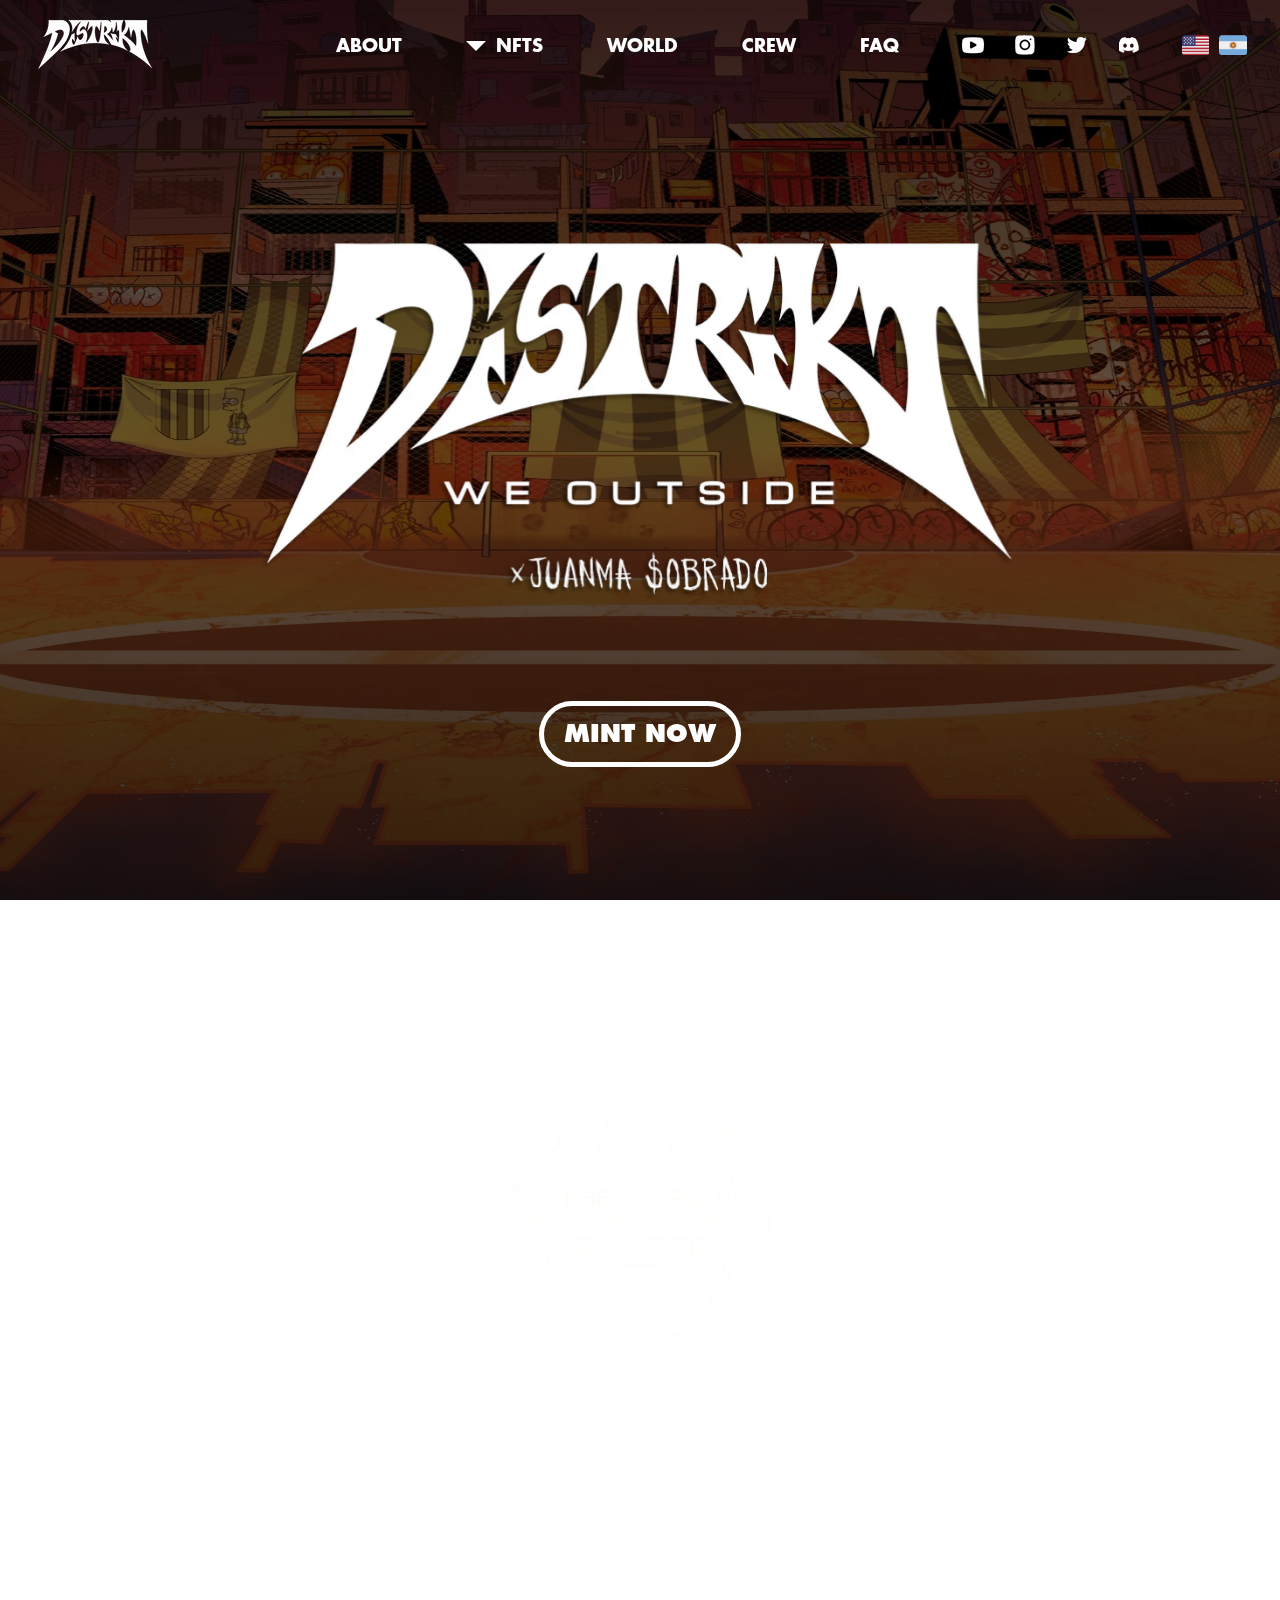
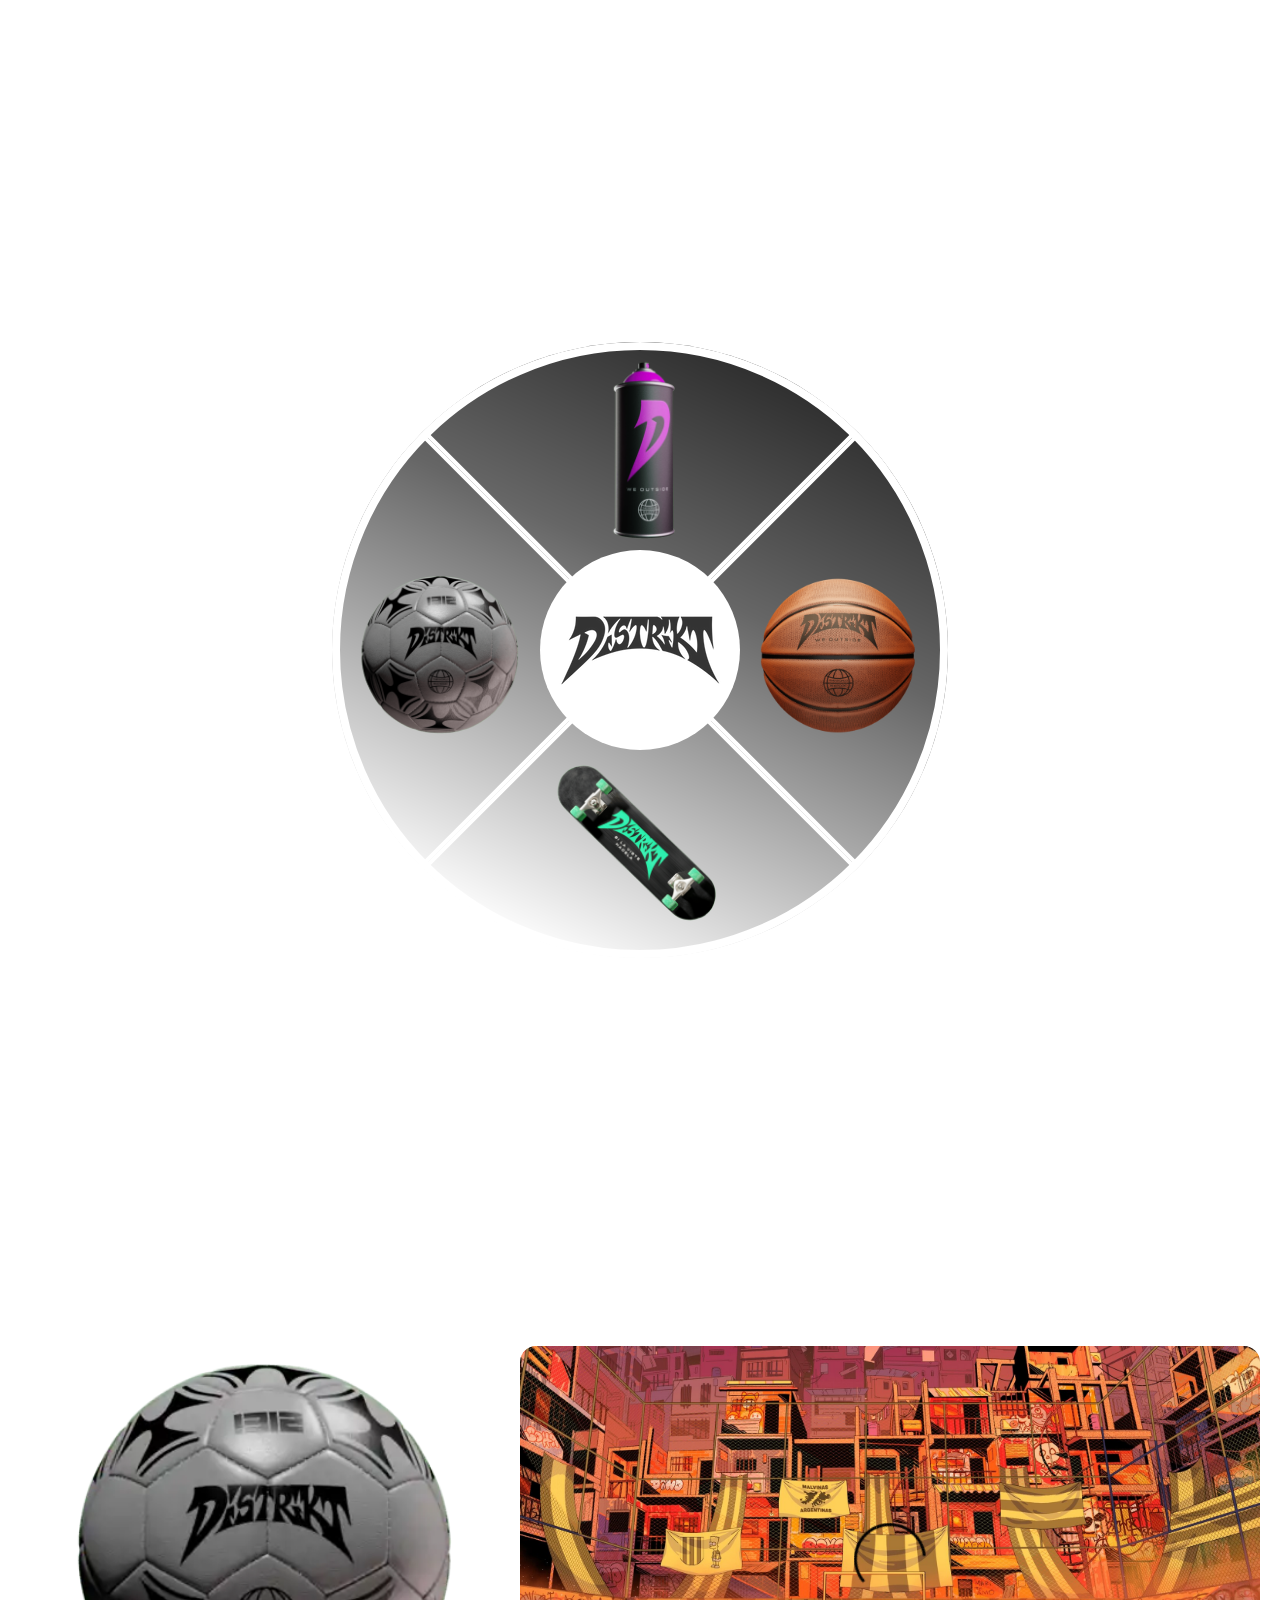
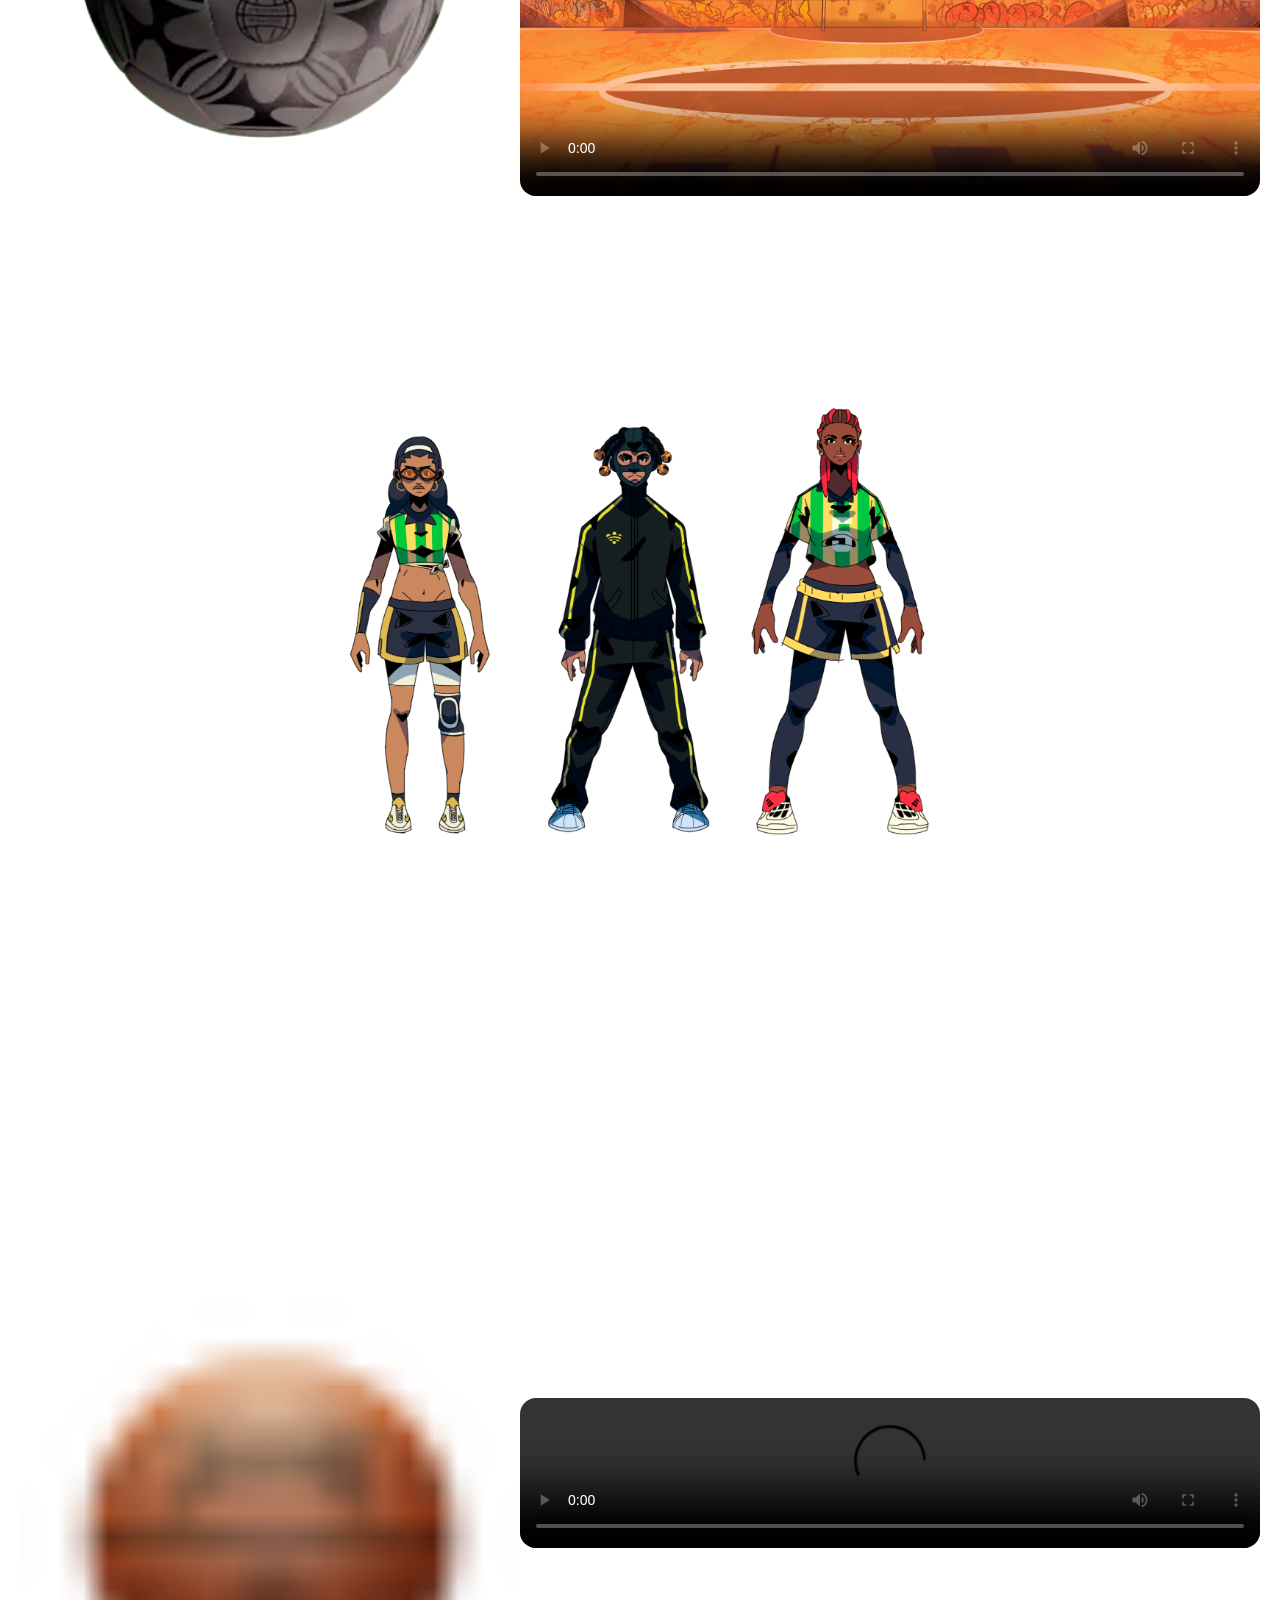
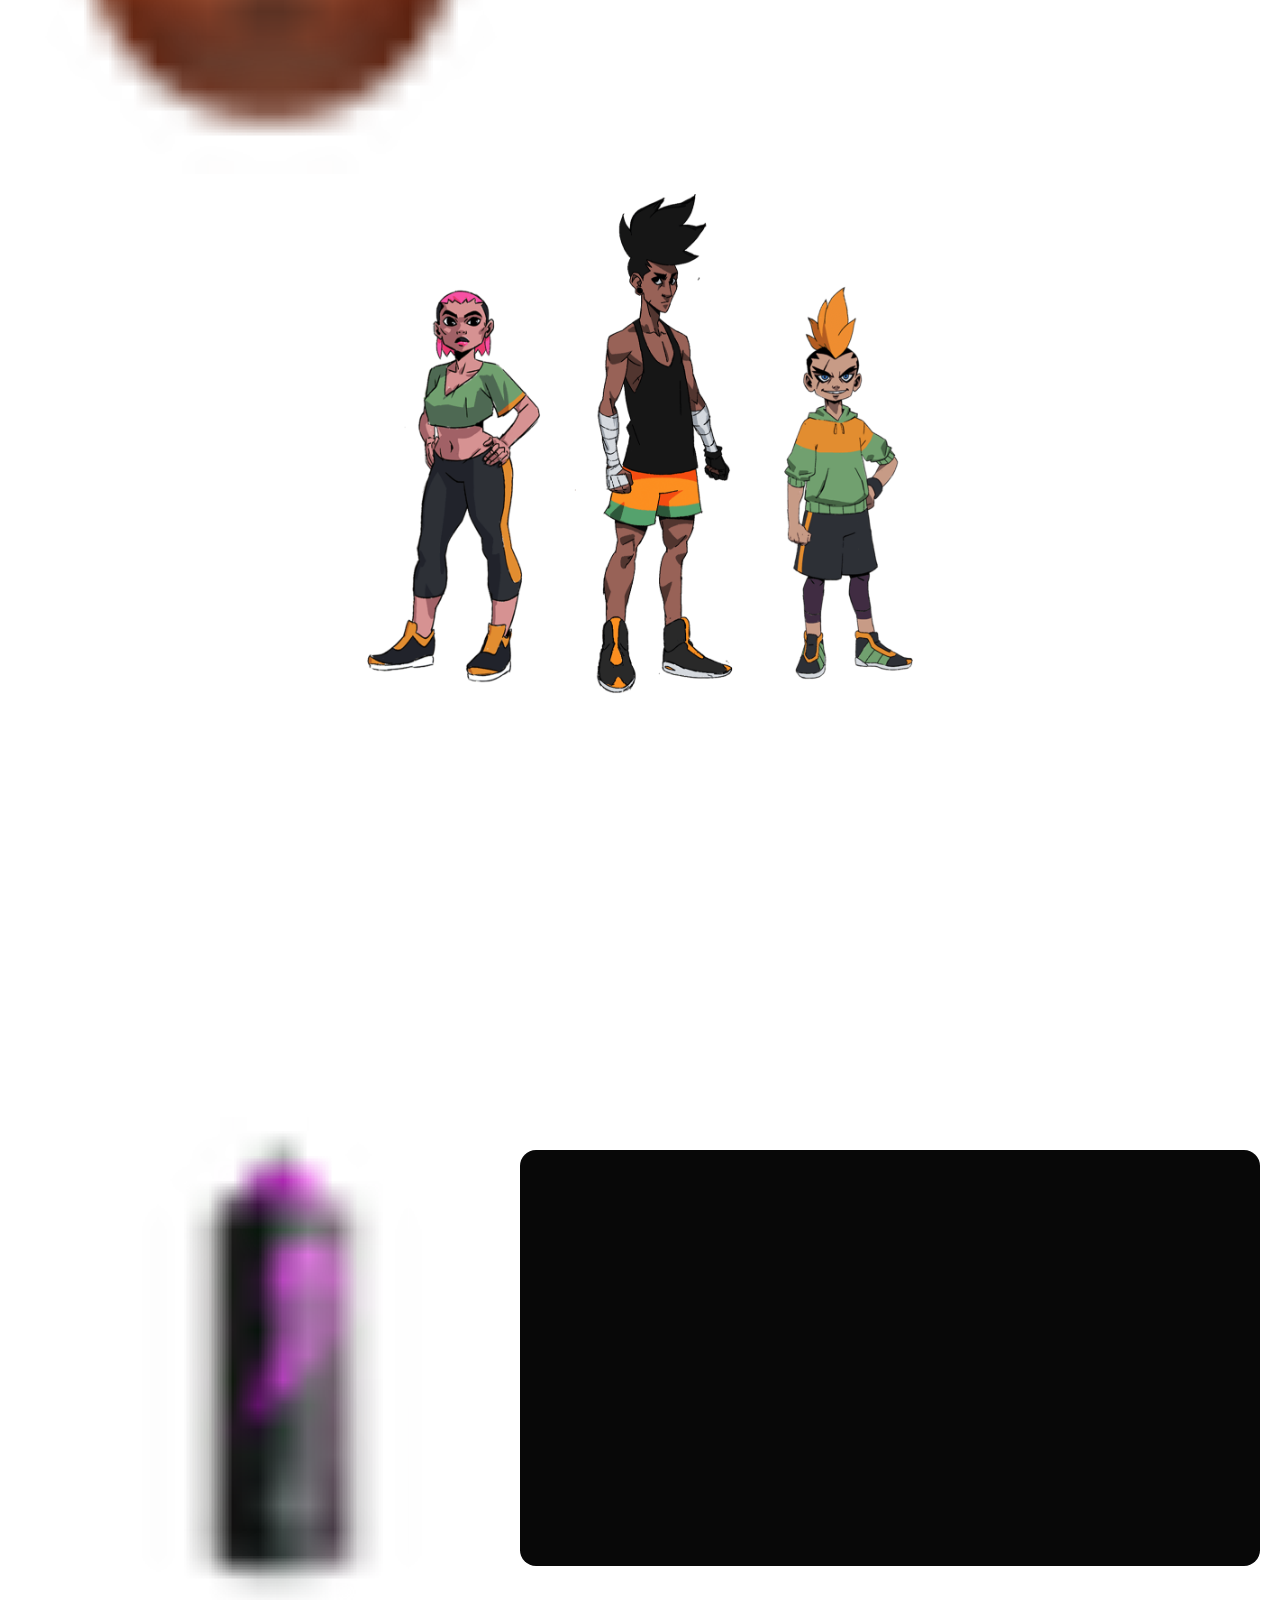
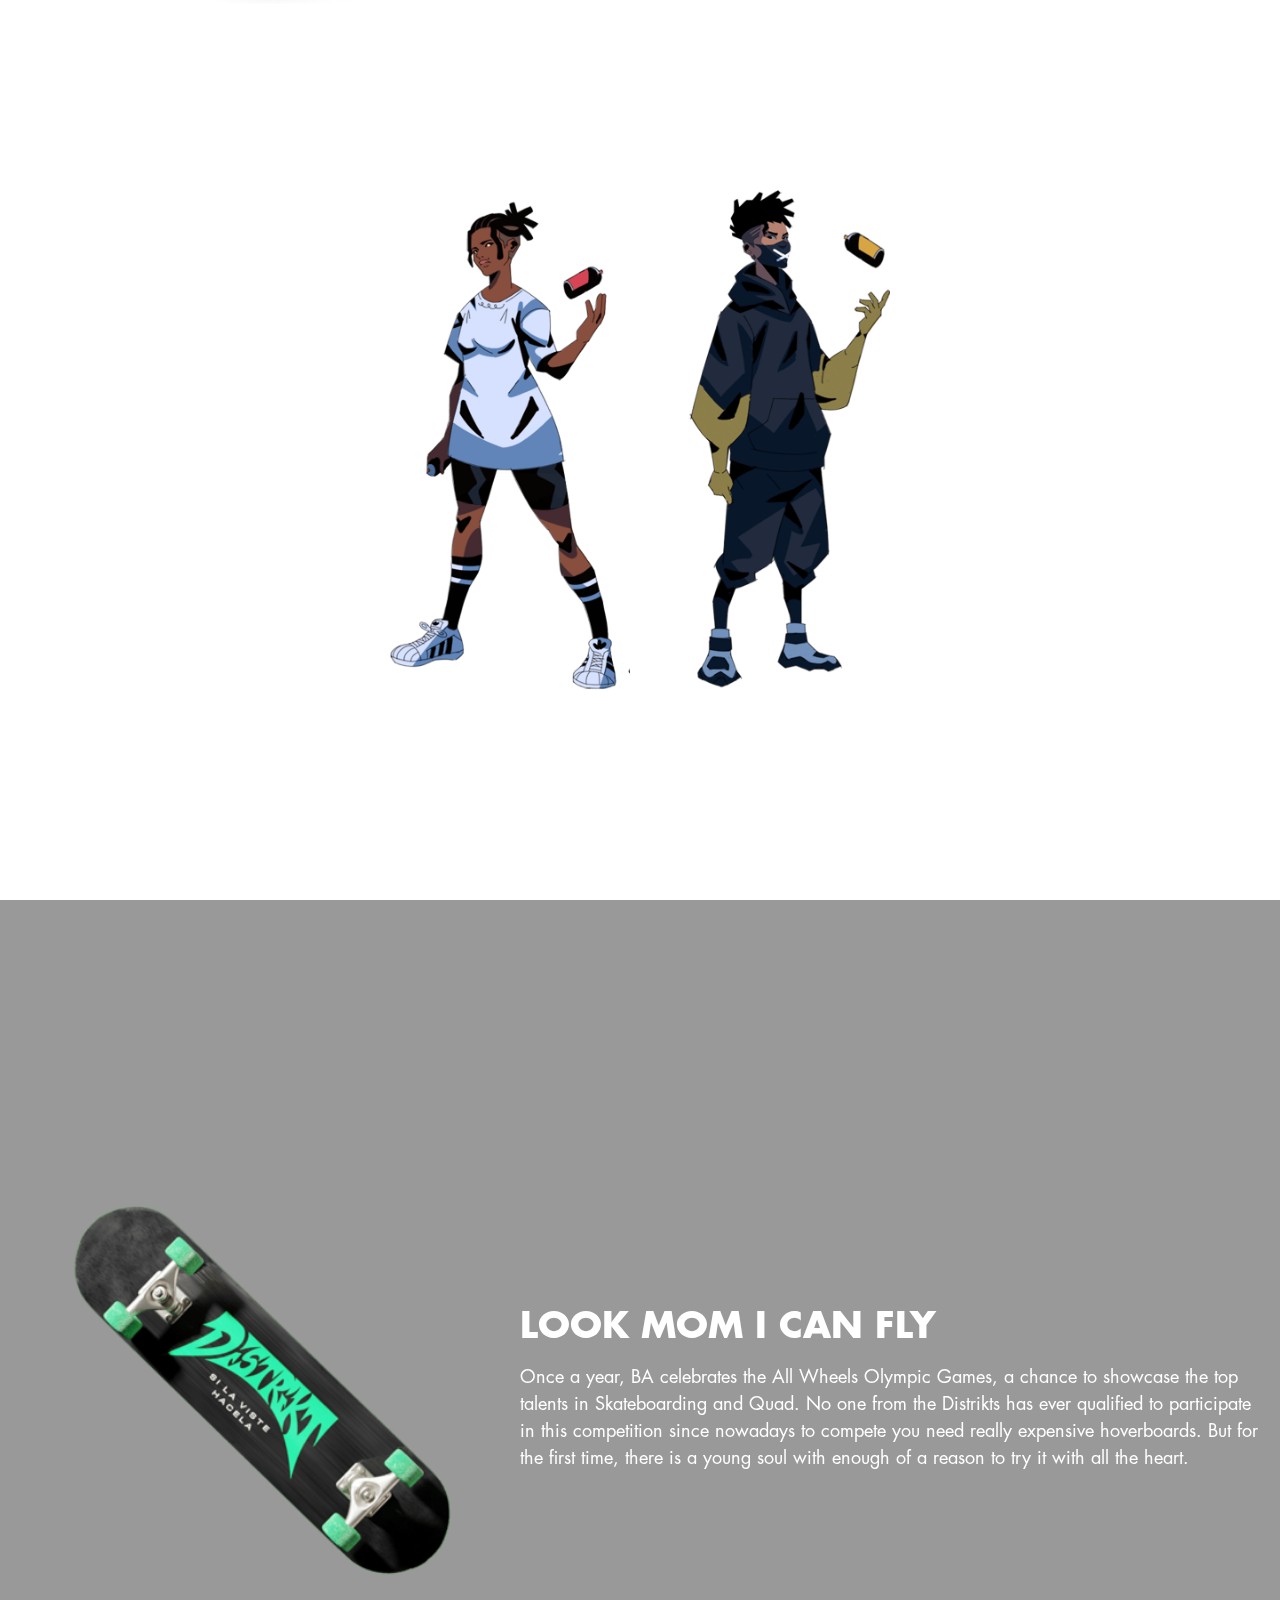
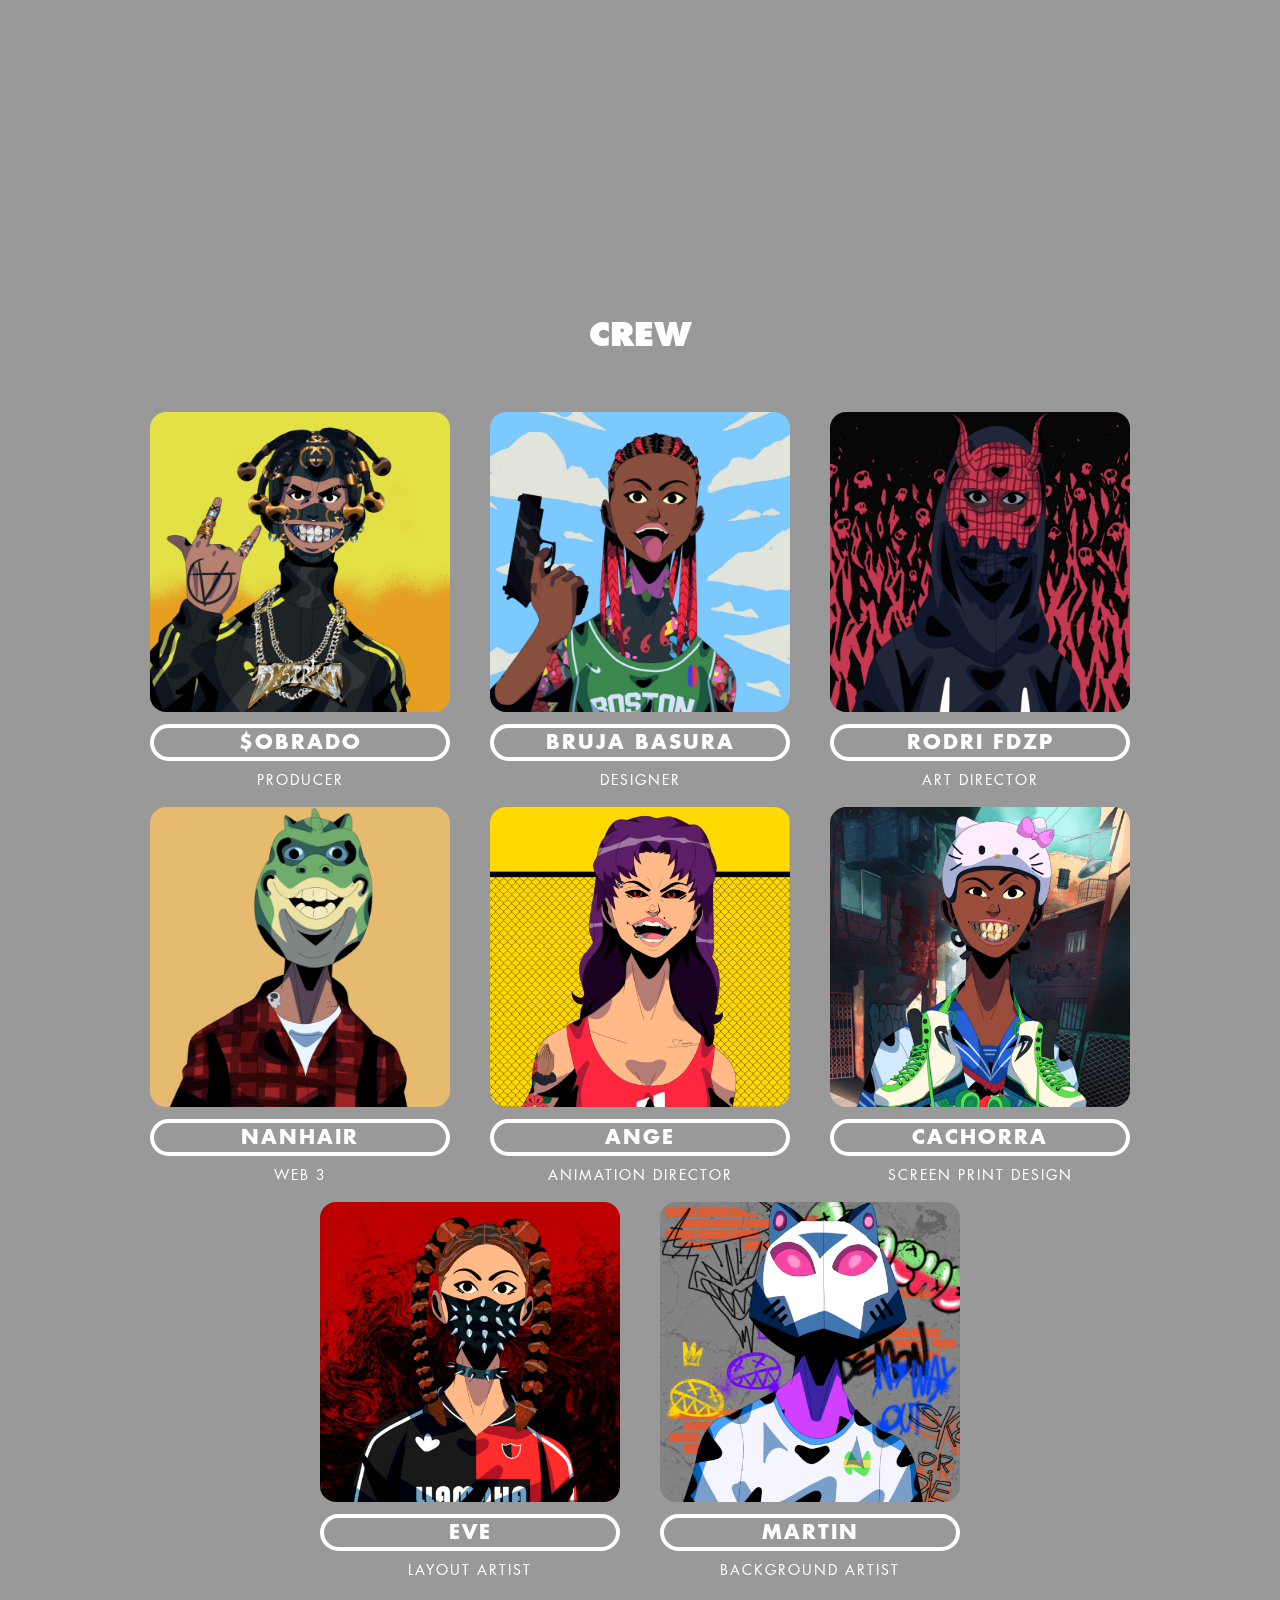
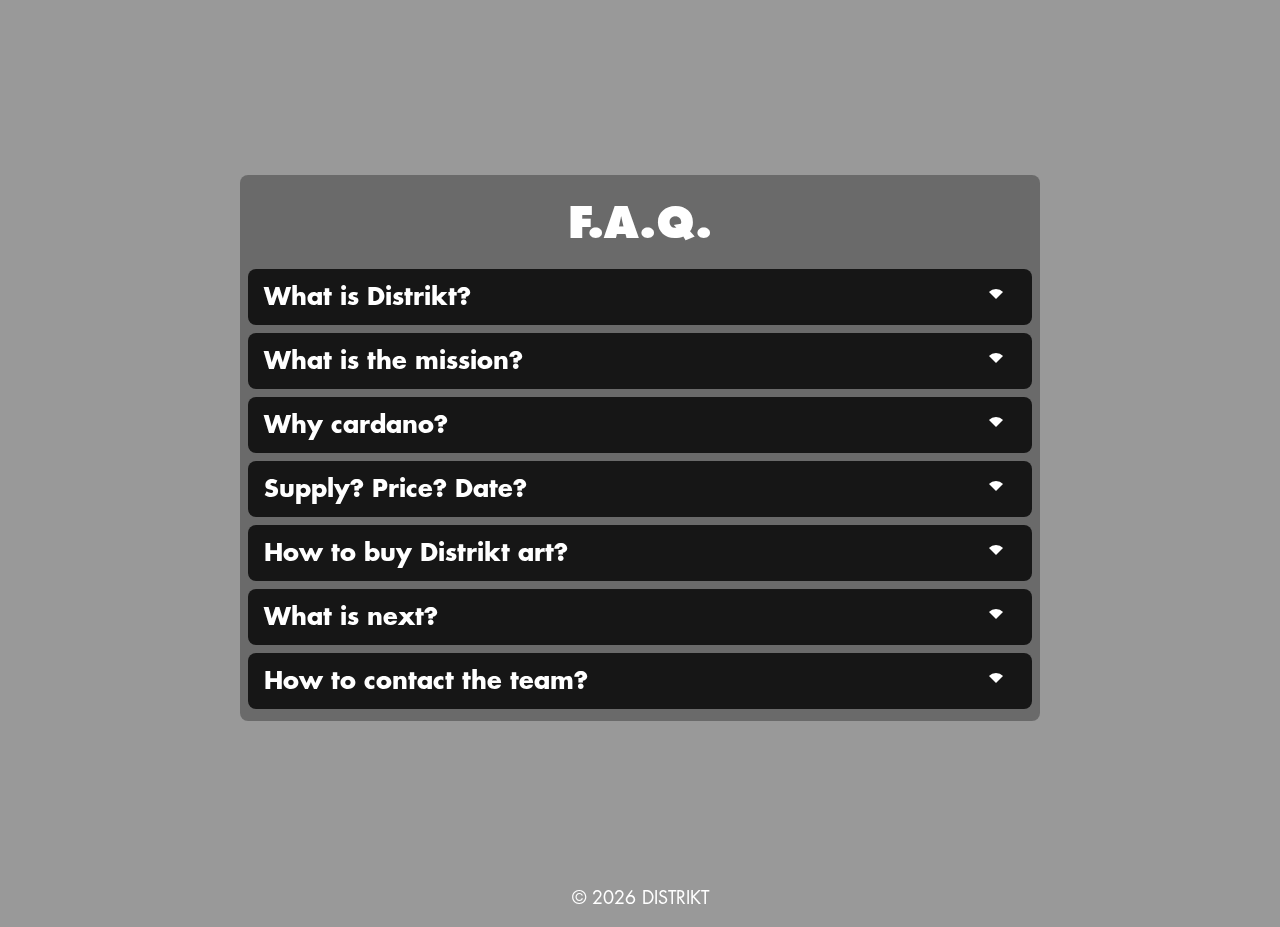
==== commit 57175e98: "updated" ====
--- a/index.html
+++ b/index.html
@@ -1,7 +1,7 @@
-<!DOCTYPE html><html><head><meta charSet="utf-8"/><meta http-equiv="x-ua-compatible" content="ie=edge"/><meta name="viewport" content="width=device-width, initial-scale=1, shrink-to-fit=no"/><title>DISTRIKT</title><link rel="apple-touch-icon" sizes="180x180" href="https://distrikt.art/apple-touch-icon.png"/><link rel="icon" type="image/png" sizes="192x192" href="https://distrikt.art/android-chrome-192x192.png"/><link rel="icon" type="image/png" sizes="512x512" href="https://distrikt.art/android-chrome-512x512.png"/><link rel="icon" type="image/png" sizes="32x32" href="https://distrikt.art/favicon-32x32.png"/><link rel="icon" type="image/png" sizes="16x16" href="https://distrikt.art/favicon-16x16.png"/><meta name="msapplication-TileColor" content="#000000"/><meta name="theme-color" content="#000000"/><meta property="og:title" content="DISTRIKT"/><meta property="og:type" content="website"/><meta property="og:url" content="https://distrikt.art/"/><meta property="og:image" content="https://distrikt.art/cover.jpeg"/><meta property="og:description" content="Animated south-american stories about street, sports and arts. 🏀 🎨 ⚽ 🛹 🛼"/><meta property="og:site_name" content="DISTRIKT"/><meta name="twitter:card" content="summary"/><meta name="twitter:site" content="@DISTRIKTCNFT"/><meta name="twitter:creator" content="@DISTRIKTCNFT"/><meta name="twitter:title" content="DISTRIKT"/><meta name="twitter:description" content="Animated south-american stories about street, sports and arts. 🏀 🎨 ⚽ 🛹 🛼"/><meta name="twitter:image" content="https://distrikt.art/cover.jpeg"/><meta name="generator" content="Gatsby 5.8.1"/><style data-href="/styles.b51e34677d6ee7b3b9c4.css" data-identity="gatsby-global-css">.splide__container{box-sizing:border-box;position:relative}.splide__list{-webkit-backface-visibility:hidden;backface-visibility:hidden;display:flex;height:100%;margin:0!important;padding:0!important}.splide.is-initialized:not(.is-active) .splide__list{display:block}.splide__pagination{align-items:center;display:flex;flex-wrap:wrap;justify-content:center;margin:0;pointer-events:none}.splide__pagination li{display:inline-block;line-height:1;list-style-type:none;margin:0;pointer-events:auto}.splide:not(.is-overflow) .splide__pagination{display:none}.splide__progress__bar{width:0}.splide{position:relative;visibility:hidden}.splide.is-initialized,.splide.is-rendered{visibility:visible}.splide__slide{-webkit-backface-visibility:hidden;backface-visibility:hidden;box-sizing:border-box;flex-shrink:0;list-style-type:none!important;margin:0;position:relative}.splide__slide img{vertical-align:bottom}.splide__spinner{animation:splide-loading 1s linear infinite;border:2px solid #999;border-left-color:transparent;border-radius:50%;bottom:0;contain:strict;display:inline-block;height:20px;left:0;margin:auto;position:absolute;right:0;top:0;width:20px}.splide__sr{clip:rect(0 0 0 0);border:0;height:1px;margin:-1px;overflow:hidden;padding:0;position:absolute;width:1px}.splide__toggle.is-active .splide__toggle__play,.splide__toggle__pause{display:none}.splide__toggle.is-active .splide__toggle__pause{display:inline}.splide__track{overflow:hidden;position:relative;z-index:0}@keyframes splide-loading{0%{transform:rotate(0)}to{transform:rotate(1turn)}}.splide__track--draggable{-webkit-touch-callout:none;-webkit-user-select:none;user-select:none}.splide__track--fade>.splide__list>.splide__slide{margin:0!important;opacity:0;z-index:0}.splide__track--fade>.splide__list>.splide__slide.is-active{opacity:1;z-index:1}.splide--rtl{direction:rtl}.splide__track--ttb>.splide__list{display:block}.splide__arrow{align-items:center;background:#ccc;border:0;border-radius:50%;cursor:pointer;display:flex;height:2em;justify-content:center;opacity:.7;padding:0;position:absolute;top:50%;transform:translateY(-50%);width:2em;z-index:1}.splide__arrow svg{fill:#000;height:1.2em;width:1.2em}.splide__arrow:hover:not(:disabled){opacity:.9}.splide__arrow:disabled{opacity:.3}.splide__arrow:focus-visible{outline:3px solid #0bf;outline-offset:3px}.splide__arrow--prev{left:1em}.splide__arrow--prev svg{transform:scaleX(-1)}.splide__arrow--next{right:1em}.splide.is-focus-in .splide__arrow:focus{outline:3px solid #0bf;outline-offset:3px}.splide__pagination{bottom:.5em;left:0;padding:0 1em;position:absolute;right:0;z-index:1}.splide__pagination__page{background:#ccc;border:0;border-radius:50%;display:inline-block;height:8px;margin:3px;opacity:.7;padding:0;position:relative;transition:transform .2s linear;width:8px}.splide__pagination__page.is-active{background:#fff;transform:scale(1.4);z-index:1}.splide__pagination__page:hover{cursor:pointer;opacity:.9}.splide__pagination__page:focus-visible{outline:3px solid #0bf;outline-offset:3px}.splide.is-focus-in .splide__pagination__page:focus{outline:3px solid #0bf;outline-offset:3px}.splide__progress__bar{background:#ccc;height:3px}.splide__slide{-webkit-tap-highlight-color:rgba(0,0,0,0)}.splide__slide:focus{outline:0}@supports(outline-offset:-3px){.splide__slide:focus-visible{outline:3px solid #0bf;outline-offset:-3px}}@media screen and (-ms-high-contrast:none){.splide__slide:focus-visible{border:3px solid #0bf}}@supports(outline-offset:-3px){.splide.is-focus-in .splide__slide:focus{outline:3px solid #0bf;outline-offset:-3px}}@media screen and (-ms-high-contrast:none){.splide.is-focus-in .splide__slide:focus{border:3px solid #0bf}.splide.is-focus-in .splide__track>.splide__list>.splide__slide:focus{border-color:#0bf}}.splide__toggle{cursor:pointer}.splide__toggle:focus-visible{outline:3px solid #0bf;outline-offset:3px}.splide.is-focus-in .splide__toggle:focus{outline:3px solid #0bf;outline-offset:3px}.splide__track--nav>.splide__list>.splide__slide{border:3px solid transparent;cursor:pointer}.splide__track--nav>.splide__list>.splide__slide.is-active{border:3px solid #000}.splide__arrows--rtl .splide__arrow--prev{left:auto;right:1em}.splide__arrows--rtl .splide__arrow--prev svg{transform:scaleX(1)}.splide__arrows--rtl .splide__arrow--next{left:1em;right:auto}.splide__arrows--rtl .splide__arrow--next svg{transform:scaleX(-1)}.splide__arrows--ttb .splide__arrow{left:50%;transform:translate(-50%)}.splide__arrows--ttb .splide__arrow--prev{top:1em}.splide__arrows--ttb .splide__arrow--prev svg{transform:rotate(-90deg)}.splide__arrows--ttb .splide__arrow--next{bottom:1em;top:auto}.splide__arrows--ttb .splide__arrow--next svg{transform:rotate(90deg)}.splide__pagination--ttb{bottom:0;display:flex;flex-direction:column;left:auto;padding:1em 0;right:.5em;top:0}@font-face{font-named-instance:"Regular";font-display:swap;font-family:FuturaStd;font-style:normal;font-weight:100 400;src:url(/static/FuturaStdBook-5f83b0049a36e35d22658f272d501f66.otf) format("opentype")}@font-face{font-named-instance:"Bold";font-display:swap;font-family:FuturaStd;font-style:normal;font-weight:600;src:url(/static/FuturaStdBold-fe9bd26c044eb0bfaa28ec000f633e35.otf) format("opentype")}@font-face{font-named-instance:"ExtraBold";font-display:swap;font-family:FuturaStd;font-style:normal;font-weight:800;src:url(/static/FuturaStdExtraBold-db6be7c246fd3f966ebc75201dbd263a.otf) format("opentype")}*{box-sizing:border-box}*,body,html{margin:0;padding:0}body,html{background-color:transparent;color:#fff;font-family:FuturaStd,sans-serif;font-size:16px;line-height:1;overflow-x:hidden;position:relative;scroll-behavior:smooth}.layout{align-items:center;display:flex;flex-direction:column;height:100%;width:100%}.bg{background-image:url(/static/futbol-95354abf75bd79713d49ca508257284f.jpg);background-position:50%;background-repeat:no-repeat;background-size:cover;height:100vh;transition:background-size .2s ease-out;width:100vw;z-index:-1}.bg,.mask{bottom:0;left:0;position:fixed;right:0;top:0}.mask{background:linear-gradient(180deg,rgba(0,0,0,.8) 0,rgba(0,0,0,.6) 50%,rgba(0,0,0,.8))}.intro-video{height:100vh;object-fit:cover;object-position:center;width:100%;z-index:-1}.unmask{width:100%}nav.nav-bar{align-items:center;display:flex;padding:8px 30px;position:fixed;width:100%;z-index:1000}nav.nav-bar .overlay{-webkit-backdrop-filter:blur(8px);backdrop-filter:blur(8px);background:rgba(0,0,0,.1);display:block;height:100%;left:0;margin:0;padding:0;position:fixed;top:0;width:100%}nav.nav-bar #menuToggle{display:none;margin-left:8px;position:relative;z-index:1}nav.nav-bar #menuToggle .ham{align-items:center;cursor:pointer;display:flex;flex-direction:column;height:50px;justify-content:center;position:relative;-webkit-user-select:none;user-select:none;width:50px;z-index:2}nav.nav-bar #menuToggle .ham>span{background:#fff;border-radius:3px;display:block;height:4px;margin-bottom:5px;position:absolute;transition:transform .5s cubic-bezier(.77,.2,.05,1),background .5s cubic-bezier(.77,.2,.05,1),opacity .55s ease;width:33px;z-index:1}nav.nav-bar #menuToggle .ham>span:first-child{transform:translateY(-6px)}nav.nav-bar #menuToggle .ham>span:nth-child(2){transform:translateY(1px)}nav.nav-bar #menuToggle .ham>span:last-child{transform:translateY(8px)}nav.nav-bar #menuToggle .ham.open>span{top:auto;transform:rotate(45deg)}nav.nav-bar #menuToggle .ham.open>span:nth-last-child(2){bottom:auto;transform:rotate(-45deg)}nav.nav-bar #menuToggle .ham.open>span:nth-last-child(3){opacity:0}nav.nav-bar #menuToggle #mobileMenu{background-color:rgba(0,0,0,.6);border-radius:15px;list-style-type:none;padding:50px 16px 16px;position:absolute;right:0;top:0;transform:scale(0);transform-origin:top right;transition:transform .5s cubic-bezier(.77,.2,.05,1);width:260px}nav.nav-bar #menuToggle #mobileMenu.open{transform:scale(1)}nav.nav-bar #menuToggle #mobileMenu li{color:#efefef;cursor:pointer;font-size:20px;font-weight:600;padding:8px 4px;text-decoration:none;text-transform:uppercase}nav.nav-bar #menuToggle #mobileMenu li .nft-menu{align-items:center;display:flex;width:100%}nav.nav-bar #menuToggle #mobileMenu li .nft-menu .arrow-down{margin-left:12px;margin-right:0;transition:transform .3s ease-in-out}nav.nav-bar #menuToggle #mobileMenu li .nft-menu .arrow-down.open{transform:rotate(180deg)}nav.nav-bar #menuToggle #mobileMenu li.nested-menu{display:none;padding:8px 4px}nav.nav-bar #menuToggle #mobileMenu li.nested-menu.open{display:block}nav.nav-bar #menuToggle #mobileMenu li.nested-menu ul{list-style:none;margin-left:10px;padding:0}nav.nav-bar #menuToggle #mobileMenu li.nested-menu ul li{font-size:16px}nav.nav-bar #menuToggle #mobileMenu li.nested-menu ul li a{color:#efefef;text-decoration:none}nav.nav-bar #menuToggle #mobileMenu li.nested-menu ul li a:hover{color:#fff}nav.nav-bar #menuToggle #mobileMenu li a,nav.nav-bar #menuToggle #mobileMenu li div{transition:letter-spacing .3s ease-in-out}nav.nav-bar #menuToggle #mobileMenu li>a:hover,nav.nav-bar #menuToggle #mobileMenu li>div:hover{letter-spacing:1px}.nav-bg{background:linear-gradient(180deg,rgba(0,0,0,.9) 0,rgba(0,0,0,.4) 50%,transparent);height:90px;left:0;opacity:0;position:fixed;top:0;transition:opacity .3s ease-in-out;width:100%;z-index:0}.brand,.pages{z-index:1}.brand{cursor:pointer;width:130px}ul.socials{display:flex;justify-content:space-between;list-style:none}ul.socials li{align-items:center;border-radius:20px;display:flex;height:40px;justify-content:center;margin:0 6px;width:40px}ul.socials li:hover{background-color:#000}ul.pages{display:flex;flex:1 1;justify-content:flex-end;list-style:none;margin-right:16px}ul.pages>li{align-items:center;display:flex;margin:0 24px}ul.pages>li a,ul.pages>li>div{border-radius:36px;color:#fff;cursor:pointer;font-size:24px;font-weight:600;padding:10px 16px 8px;text-decoration:none;text-transform:uppercase;transition:background-color .2s ease-in-out}ul.pages.about>li.n-about div,ul.pages.airdrops>li.n-airdrops>div,ul.pages.crew>li.n-crew div,ul.pages.distrikt-pass>li.n-distrikt-pass>div,ul.pages.faq>li.n-faq div,ul.pages.main-collection>li.n-main-collection>div,ul.pages.world>li.n-world div,ul.pages>li a:hover,ul.pages>li>div:hover{background-color:#000}.arrow-down{border-left:10px solid transparent;border-right:10px solid transparent;border-top:10px solid #fff;height:0;margin-right:10px;width:0}div.dropdown{align-items:center;display:flex;position:relative}div.dropdown .dropdown-wrapper{height:0;left:0;opacity:0;overflow:hidden;padding-top:8px;position:absolute;top:150%;transition:all .2s ease-in-out;z-index:100}div.dropdown:hover>.dropdown-wrapper{height:auto;opacity:1;top:100%}div.dropdown ul{-webkit-backdrop-filter:blur(2px);backdrop-filter:blur(2px);background-color:rgba(0,0,0,.6);border-radius:15px;list-style:none;padding:10px 5px;width:220px}div.dropdown ul>li a{display:inline-block;font-size:16px;margin-bottom:4px;width:100%}div.dropdown ul>li a:last-child{margin-bottom:0}.banner{height:100vh;max-width:800px;padding:20px;width:100%}.about-content,.banner{align-items:center;display:flex;justify-content:center}.about-content{flex-direction:column;max-width:960px}.about-content p{font-size:18px;font-weight:600;line-height:1.5;margin-bottom:0;margin-top:40px;text-align:center;text-transform:uppercase}.about-content .logo{width:300px}#basket,#crew,#faq,#football,#graffiti,#skate,#world,.f-grid{align-items:center;background-attachment:fixed;background-size:cover;display:flex;flex-direction:column;justify-content:center;width:100%}#world{background-image:url(/static/world-ae9158744f41256d60c122b1c4a924d9.jpg);background-size:cover;transition:background-image .3s ease}#world.basket{background-image:url(/static/basket-alt-22498087a5715a57e88f2efb6659eec4.jpg)}#world.graffiti{background-image:url(/static/graffcity-ed4fe4b039419d278e6099ee27d00224.jpg)}#world.football{background-image:url(/static/futbol-alt-af2aed0b968c985594a665df3ed5f35c.jpg)}#world.quad,#world.skate{background-image:url(/static/skateandquad-14905f513be2f6d6a1fc6b205036f7c5.jpg)}#graffiti{background-image:url(/static/graffcity-ed4fe4b039419d278e6099ee27d00224.jpg);padding:40px 20px}#basket{background-image:url(/static/basket-alt-22498087a5715a57e88f2efb6659eec4.jpg);padding:40px 20px}#faq{background-image:url(/static/faq_bg-4c7b83a96d28d431ccc43c7071ace1c2.jpg)}#faq .f-grid{background-color:rgba(0,0,0,.4);display:flex;flex-direction:column;justify-content:flex-start;min-height:100vh}#faq .f-grid .accordion-wrapper{margin:auto 0}#faq .f-grid .accordion-wrapper h1{font-size:42px;font-weight:800;margin:20px 0;text-align:center}#faq .f-grid .accordion-wrapper a{color:#fff;font-weight:700}#crew{background-image:url(/static/crew_bg-46d6efce6a100c470f72e5d1872acd40.jpg)}#football{background:linear-gradient(180deg,rgba(0,0,0,.8) 0,rgba(0,0,0,.6) 50%,rgba(0,0,0,.8)),url(/static/futbol-95354abf75bd79713d49ca508257284f.jpg);background-attachment:fixed;background-size:cover;padding:40px 20px}#skate{background-image:url(/static/skateandquad-alt-f31391323ae12a3bb03b8e97c5a1bed5.jpg)}#skate .f-grid{background-color:rgba(0,0,0,.4);height:100%;padding:40px 20px}.scroll-snap{min-height:100vh}div.world-contents{align-items:center;display:flex;flex-direction:column;justify-content:center;position:relative;width:600px}div.world-contents img.wheel{height:auto;width:100%}div.world-contents .basket-img,div.world-contents .football-img,div.world-contents .graffiti-img,div.world-contents .quad-img,div.world-contents .skate-img{cursor:pointer;height:200px;position:absolute;width:200px}div.world-contents .graffiti-img{left:50%;top:10px;transform:translateX(-50%)}div.world-contents .basket-img{left:15px;top:40%;transform:translateY(-50%)}div.world-contents .football-img{right:10px;top:40%;transform:translateY(-50%)}div.world-contents .skate-img{bottom:7%;left:16%}div.world-contents .quad-img{bottom:7%;right:15%}div.world-contents .basket-img:hover,div.world-contents .football-img:hover,div.world-contents .graffiti-img:hover,div.world-contents .quad-img:hover,div.world-contents .skate-img:hover{filter:drop-shadow(0 0 10px #fff)}.grid{align-items:center;display:flex;height:100vh;max-width:1300px;width:100%}.grid-item.content{flex:1 1}.grid-item.content h1{font-size:36px;font-weight:600;margin-bottom:20px;text-transform:uppercase}.grid-item.content p{font-size:18px;line-height:1.5}.grid-item.content .title{align-items:center;display:flex;margin-bottom:20px}.grid-item.content .title h1{margin:0}.grid-item.content .title button{background:none;border:4px solid #fff;border-radius:30px;color:#fff;cursor:pointer;font-size:24px;font-weight:700;margin-left:24px;padding:4px 8px 4px 40px;position:relative;transition:all .3s ease}.grid-item.content .title button:after{border-bottom:10px solid transparent;border-left:16px solid #fff;border-top:10px solid transparent;content:"";height:0;left:16px;position:absolute;top:50%;transform:translateY(-50%);width:0}.grid-item.content .title button:hover{background-color:#fff;color:#444}.grid-item.content .title button:hover:after{border-left:16px solid #444}.grid-item .skate{height:500px;position:relative;width:500px}.grid-item .skate img{height:100%;position:absolute;width:100%}.grid-item .skate img:first-child{animation:crossFade1 10s 3s infinite}.grid-item .skate img:nth-child(2){animation:crossFade2 10s 3s infinite;opacity:0}#basket .grid,#football .grid,#graffiti .grid{height:auto;margin-bottom:150px;margin-top:150px}@keyframes crossFade1{0%{opacity:1}50%{opacity:0}to{opacity:1}}@keyframes crossFade2{0%{opacity:0}50%{opacity:1}to{opacity:0}}.progress-bar{background-color:#fff;bottom:0;left:0;overflow:hidden;position:absolute}.progress-bar>div{background:#ff3232;background:linear-gradient(90deg,#ff3232 0,#fff832 20%,#3632ff 40%,#31e9f9 60%,#35f931 80%,#fc32f5);height:5px;width:100vw}.slide-container{align-items:center;display:flex;justify-content:center;padding-bottom:120px;width:100%}.slider div.splide__slide{width:100%}.slider div.slide{align-items:center;display:flex;flex-direction:column;height:100%;width:100%}.slider div.slide img{height:100%;object-fit:contain;object-position:center bottom;width:100%}.slider div.slide p.caption{font-size:20px;font-weight:600;height:36px;line-height:36px;transition:color .3s ease}.slider .splide__arrow{border-radius:0;height:50px;opacity:1;overflow:visible;width:50px}.slider .splide__arrows.splide__arrows--ltr{align-items:center;display:flex;flex-direction:row;justify-content:center}.slider .splide__arrow--next svg,.slider .splide__arrow--prev svg{opacity:0}.slider .splide__arrow--next{background:url([data-uri]),transparent;background-repeat:no-repeat;background-size:contain;position:relative;transform:translate(50px,50%)}.slider .splide__arrow--next:disabled{opacity:.15}.slider .splide__arrow--prev{background:url([data-uri]),transparent;background-repeat:no-repeat;background-size:contain;position:relative;transform:translate(-50px,50%)}.slider .splide__arrow--prev:disabled{opacity:.15}div.crews{flex-wrap:wrap;justify-content:center;margin:0 auto;max-width:1375px;width:100%}div.crews,div.crews div.crew{align-items:center;display:flex}div.crews div.crew{flex-direction:column;margin:10px 20px;width:300px}div.crews div.crew img{border-radius:16px;height:auto;margin-bottom:12px;object-fit:cover;object-position:center bottom;width:100%}div.crews div.crew p.role{font-size:14px;transition:color .3s ease}div.crews div.crew p.name,div.crews div.crew p.role{letter-spacing:2px;text-align:center;text-transform:uppercase}div.crews div.crew p.name{border:4px solid #fff;border-radius:32px;font-size:20px;font-weight:600;margin-bottom:12px;padding:5px 8px 4px;transition:all .3s ease;width:100%}div.crews div.crew p.name:hover{background-color:#fff;color:#000}@media screen and (max-width:679px){div.crews{align-items:flex-start}div.crews div.crew{margin:10px 8px;width:200px}div.crews div.crew p.name{font-size:16px}}@media screen and (max-width:431px){div.crews{align-items:flex-start}div.crews div.crew{width:280px}}#crew .f-grid{background-color:rgba(0,0,0,.4);min-height:100vh;padding:40px 0}#crew .f-grid h1{margin-bottom:50px;text-transform:uppercase}.accordion-wrapper{-webkit-backdrop-filter:blur(4px);backdrop-filter:blur(4px);background-color:rgba(0,0,0,.3);border-radius:8px;display:flex;flex-direction:column;max-width:100%;overflow:hidden;padding:8px;width:800px}.accordion-wrapper .panel{background-color:rgba(0,0,0,.8);border-radius:8px;color:#fff;margin:4px 0;overflow:hidden;transition:margin-bottom .3s ease,background-color .3s ease}.accordion-wrapper .panel:last-child{margin-bottom:0}.accordion-wrapper .panel:first-child{margin-top:0}.accordion-wrapper .panel:hover{background-color:rgba(0,0,0,.9)}.accordion-wrapper .panel button{background-color:transparent;border:none;color:#fff;cursor:pointer;display:flex;font-family:FuturaStd,sans-serif;font-size:24px;font-weight:600;line-height:1;padding:16px;text-align:left;width:100%}.accordion-wrapper .panel button span{flex:1 1}.accordion-wrapper .panel button .arrow-down{border:10px solid transparent;border-bottom-color:#fff;border-radius:10px;height:0;margin-left:8px;margin-top:-16px;transform:rotate(180deg);transform-origin:bottom;transition:transform .3s ease;width:0}.accordion-wrapper .panel p{font-size:18px;line-height:1.5;max-height:0;opacity:0;overflow:hidden;transition:all .4s ease-in,all 0 ease-out}.accordion-wrapper .panel.active{margin:16px 0}.accordion-wrapper .panel.active:last-child{margin-bottom:0}.accordion-wrapper .panel.active:first-child{margin-top:0}.accordion-wrapper .panel.active button .arrow-down{margin-top:-10px;transform:rotate(0deg);transition:transform .3s ease}.accordion-wrapper .panel.active p{max-height:1000px;opacity:1;padding:16px}.accordion-wrapper>p{display:none}#faq .f-grid>p.copy{font-size:18px;margin:20px 0;text-align:center}@media screen and (max-width:969px){.nav-bg{height:70px}.brand{width:120px}.about-content p{font-size:18px;font-weight:600;line-height:1.5;margin-bottom:40px;margin-top:40px;max-width:600px;padding:0 16px;text-align:center;text-transform:uppercase}.about-content .logo{width:200px}.slider .splide__arrow{height:30px;width:30px}.grid{height:auto;margin-bottom:100px;max-width:1300px}.grid,.grid-item.content{align-items:center;flex-direction:column}.grid-item.content{display:flex}.grid-item.content h1{font-size:30px}.grid-item.img{margin:0 auto;width:350px}.grid-item.img img{object-fit:cover;object-position:10%;width:100%}.grid-item .skate{height:350px;width:350px}#faq .f-grid{justify-content:flex-start;min-height:auto}#faq .f-grid .accordion-wrapper{border-radius:0;padding-top:80px;width:100%}#faq .f-grid .accordion-wrapper h1{font-size:26px;line-height:1.5}#faq .f-grid .accordion-wrapper .panel button{font-size:18px}#faq .f-grid .accordion-wrapper>p{display:inline-block;font-size:14px;padding:16px;text-align:center}#faq .f-grid>p.copy{display:none}#basket .grid,#graffiti .grid{height:auto;margin-bottom:150px;margin-top:50px}}@media screen and (max-width:1420px){ul.pages>li{margin:0 16px}ul.pages>li a,ul.pages>li div{font-size:18px}}@media screen and (max-width:1200px){ul.pages{margin-right:8px}ul.pages>li{margin:0 8px}ul.pages>li a,ul.pages>li div{font-size:18px}}@media screen and (max-width:1100px){ul.pages>li{margin:0}ul.pages>li a,ul.pages>li div{font-size:18px}}@media screen and (max-width:1024px){ul.pages>li{margin:0}ul.pages>li a,ul.pages>li div{font-size:16px}}@media screen and (max-width:969px){nav.nav-bar{padding:0 8px}nav.nav-bar .brand{margin-right:auto}nav.nav-bar ul.pages{display:none}nav.nav-bar ul.socials{margin-left:auto}nav.nav-bar ul.socials li{border-radius:0;margin:0 4px;width:35px}nav.nav-bar ul.socials li:hover{background-color:transparent}nav.nav-bar ul.socials.desktop{display:none}nav.nav-bar #menuToggle{display:block}}.modal{align-items:center;-webkit-backdrop-filter:blur(5px);backdrop-filter:blur(5px);background-color:rgba(0,0,0,.8);bottom:0;display:flex;height:100vh;justify-content:center;overflow:hidden;position:fixed;right:0;transition:width .3s ease,height .3s ease;width:0;z-index:1000}.modal-overlay{display:none;height:100%;left:0;position:absolute;top:0;width:100%}.modal-content{border-radius:10px;max-width:1000px;overflow:hidden;position:relative;width:100%}.modal-content video{border-radius:10px;height:100%;object-fit:cover;object-position:50% 50%;width:100%}.modal-content button{background-color:transparent;background-color:hsla(0,0%,100%,.333);border:none;border-radius:50%;cursor:pointer;height:40px;padding:4px;position:absolute;right:8px;top:8px;width:40px;z-index:1000}.modal-content button:focus{outline:none}.modal-content button svg{fill:#fff}.modal.opened{width:100vw}@media screen and (max-height:768px){.banner{max-width:600px}.about-content p{font-size:16px}.about-content .logo{width:220px}div.world-contents{transform:scale(.75)}.grid-item.content h1{font-size:30px}.grid-item.content p{max-width:720px}.grid-item.img{margin-bottom:50px;width:350px}.grid-item .skate{height:350px;width:350px}.slider .splide__arrow{height:30px;width:30px}}@media screen and (max-width:600px){.brand{width:100px}div.world-contents{transform:scale(.75)}}@media screen and (max-width:450px){div.world-contents{transform:scale(.5)}}.lang-switch{display:flex;margin-left:24px;z-index:1}.lang-btn{background-color:transparent;border:2px solid #fff;color:#fff;cursor:pointer;font-size:16px;margin:0;padding:1px 4px}.lang-btn:focus{outline:none}.lang-btn.active,.lang-btn:hover{background-color:#fff;color:#000;font-weight:700}.circle-outer.spin{transform:rotate(1485deg)}.circle-outer{border:200px solid transparent;border-radius:50%;height:600px;outline:8px solid #fff;position:relative;transform:rotate(45deg);transition:transform 4s cubic-bezier(.44,.44,.57,.99);width:600px}.circle-outer .items{border-radius:50%;display:flex;flex-wrap:wrap;height:616px;left:-208px;overflow:hidden;position:absolute;top:-208px;width:616px}.circle-outer .items .item-1,.circle-outer .items .item-2,.circle-outer .items .item-3,.circle-outer .items .item-4{align-items:center;border:4px solid #fff;display:flex;height:50%;justify-content:center;width:50%}.circle-outer .items .item-1>div,.circle-outer .items .item-2>div,.circle-outer .items .item-3>div,.circle-outer .items .item-4>div{align-items:center;display:flex;height:100%;justify-content:center;width:100%}.circle-outer .items .item-1 img,.circle-outer .items .item-2 img,.circle-outer .items .item-3 img,.circle-outer .items .item-4 img{height:70%;object-fit:contain;object-position:center;width:70%}.circle-outer .items .item-1>div{transform:rotate(-45deg) translateY(20px)}.circle-outer .items .item-2>div{transform:rotate(-45deg) translateX(-20px)}.circle-outer .items .item-3>div{transform:rotate(-45deg) translateX(20px)}.circle-outer .items .item-4>div{transform:rotate(-45deg) translateY(-25px)}.circle-outer .world-bg{background:linear-gradient(160deg,rgba(0,0,0,.9),rgba(0,0,0,.6) 40%,transparent 90%);border-radius:50%;height:616px;left:-208px;overflow:hidden;position:absolute;top:-208px;width:616px;z-index:-1}.circle-inner{align-items:center;background-color:#fff;border-radius:50%;display:flex;height:200px;justify-content:center;left:50%;position:absolute;top:50%;transform:translate(-50%,-50%) rotate(-45deg);width:200px}.video{border-radius:16px;max-height:450px;max-width:800px;object-fit:cover;width:100%}</style><style>.gatsby-image-wrapper{position:relative;overflow:hidden}.gatsby-image-wrapper picture.object-fit-polyfill{position:static!important}.gatsby-image-wrapper img{bottom:0;height:100%;left:0;margin:0;max-width:none;padding:0;position:absolute;right:0;top:0;width:100%;object-fit:cover}.gatsby-image-wrapper [data-main-image]{opacity:0;transform:translateZ(0);transition:opacity .25s linear;will-change:opacity}.gatsby-image-wrapper-constrained{display:inline-block;vertical-align:top}</style><noscript><style>.gatsby-image-wrapper noscript [data-main-image]{opacity:1!important}.gatsby-image-wrapper [data-placeholder-image]{opacity:0!important}</style></noscript><script type="module">const e="undefined"!=typeof HTMLImageElement&&"loading"in HTMLImageElement.prototype;e&&document.body.addEventListener("load",(function(e){const t=e.target;if(void 0===t.dataset.mainImage)return;if(void 0===t.dataset.gatsbyImageSsr)return;let a=null,n=t;for(;null===a&&n;)void 0!==n.parentNode.dataset.gatsbyImageWrapper&&(a=n.parentNode),n=n.parentNode;const o=a.querySelector("[data-placeholder-image]"),r=new Image;r.src=t.currentSrc,r.decode().catch((()=>{})).then((()=>{t.style.opacity=1,o&&(o.style.opacity=0,o.style.transition="opacity 500ms linear")}))}),!0);</script><link rel="sitemap" type="application/xml" href="/sitemap-index.xml"/><link rel="icon" href="/favicon-32x32.png?v=afaa5517e458194c8b8bc74c8d46c412" type="image/png"/><link rel="manifest" href="/manifest.webmanifest" crossorigin="anonymous"/><link rel="apple-touch-icon" sizes="48x48" href="/icons/icon-48x48.png?v=afaa5517e458194c8b8bc74c8d46c412"/><link rel="apple-touch-icon" sizes="72x72" href="/icons/icon-72x72.png?v=afaa5517e458194c8b8bc74c8d46c412"/><link rel="apple-touch-icon" sizes="96x96" href="/icons/icon-96x96.png?v=afaa5517e458194c8b8bc74c8d46c412"/><link rel="apple-touch-icon" sizes="144x144" href="/icons/icon-144x144.png?v=afaa5517e458194c8b8bc74c8d46c412"/><link rel="apple-touch-icon" sizes="192x192" href="/icons/icon-192x192.png?v=afaa5517e458194c8b8bc74c8d46c412"/><link rel="apple-touch-icon" sizes="256x256" href="/icons/icon-256x256.png?v=afaa5517e458194c8b8bc74c8d46c412"/><link rel="apple-touch-icon" sizes="384x384" href="/icons/icon-384x384.png?v=afaa5517e458194c8b8bc74c8d46c412"/><link rel="apple-touch-icon" sizes="512x512" href="/icons/icon-512x512.png?v=afaa5517e458194c8b8bc74c8d46c412"/></head><body><div id="___gatsby"><div style="outline:none" tabindex="-1" id="gatsby-focus-wrapper"><div class="bg"><video class="intro-video" muted=""><source src="/intro-video.mp4" type="video/mp4"/></video><div class="mask"></div></div><div class="layout"><nav class="nav-bar"><div class="nav-bg" style="opacity:0"></div><div class="brand" role="button" tabindex="0"><div data-gatsby-image-wrapper="" class="gatsby-image-wrapper gatsby-image-wrapper-constrained"><div style="max-width:130px;display:block"><img alt="" role="presentation" aria-hidden="true" src="data:image/svg+xml;charset=utf-8,%3Csvg%20height=&#x27;73&#x27;%20width=&#x27;130&#x27;%20xmlns=&#x27;http://www.w3.org/2000/svg&#x27;%20version=&#x27;1.1&#x27;%3E%3C/svg%3E" style="max-width:100%;display:block;position:static"/></div><img aria-hidden="true" data-placeholder-image="" style="opacity:1;transition:opacity 500ms linear" decoding="async" src="[data-uri]" alt=""/><picture><source type="image/webp" data-srcset="/static/bfd83f6d118b19a3456673d76dad860e/31e92/distrikt-brand.webp 33w,/static/bfd83f6d118b19a3456673d76dad860e/8b4ce/distrikt-brand.webp 65w,/static/bfd83f6d118b19a3456673d76dad860e/bb373/distrikt-brand.webp 130w,/static/bfd83f6d118b19a3456673d76dad860e/e6d6f/distrikt-brand.webp 260w" sizes="(min-width: 130px) 130px, 100vw"/><img data-gatsby-image-ssr="" data-main-image="" style="opacity:0" sizes="(min-width: 130px) 130px, 100vw" decoding="async" loading="lazy" data-src="/static/bfd83f6d118b19a3456673d76dad860e/afc77/distrikt-brand.png" data-srcset="/static/bfd83f6d118b19a3456673d76dad860e/0ebd1/distrikt-brand.png 33w,/static/bfd83f6d118b19a3456673d76dad860e/be400/distrikt-brand.png 65w,/static/bfd83f6d118b19a3456673d76dad860e/afc77/distrikt-brand.png 130w,/static/bfd83f6d118b19a3456673d76dad860e/f3ed0/distrikt-brand.png 260w" alt="Distrikt"/></picture><noscript><picture><source type="image/webp" srcSet="/static/bfd83f6d118b19a3456673d76dad860e/31e92/distrikt-brand.webp 33w,/static/bfd83f6d118b19a3456673d76dad860e/8b4ce/distrikt-brand.webp 65w,/static/bfd83f6d118b19a3456673d76dad860e/bb373/distrikt-brand.webp 130w,/static/bfd83f6d118b19a3456673d76dad860e/e6d6f/distrikt-brand.webp 260w" sizes="(min-width: 130px) 130px, 100vw"/><img data-gatsby-image-ssr="" data-main-image="" style="opacity:0" sizes="(min-width: 130px) 130px, 100vw" decoding="async" loading="lazy" src="/static/bfd83f6d118b19a3456673d76dad860e/afc77/distrikt-brand.png" srcSet="/static/bfd83f6d118b19a3456673d76dad860e/0ebd1/distrikt-brand.png 33w,/static/bfd83f6d118b19a3456673d76dad860e/be400/distrikt-brand.png 65w,/static/bfd83f6d118b19a3456673d76dad860e/afc77/distrikt-brand.png 130w,/static/bfd83f6d118b19a3456673d76dad860e/f3ed0/distrikt-brand.png 260w" alt="Distrikt"/></picture></noscript><script type="module">const t="undefined"!=typeof HTMLImageElement&&"loading"in HTMLImageElement.prototype;if(t){const t=document.querySelectorAll("img[data-main-image]");for(let e of t){e.dataset.src&&(e.setAttribute("src",e.dataset.src),e.removeAttribute("data-src")),e.dataset.srcset&&(e.setAttribute("srcset",e.dataset.srcset),e.removeAttribute("data-srcset"));const t=e.parentNode.querySelectorAll("source[data-srcset]");for(let e of t)e.setAttribute("srcset",e.dataset.srcset),e.removeAttribute("data-srcset");e.complete&&(e.style.opacity=1,e.parentNode.parentNode.querySelector("[data-placeholder-image]").style.opacity=0)}}</script></div></div><ul class="pages"><li class="n-about"><div role="button" tabindex="0">About</div></li><li class="n-distrikt-pass n-airdrops n-main-collection"><div class="dropdown"><div class="arrow-down"></div><span title="Non Fungible Tokens">NFTs</span><div class="dropdown-wrapper"><ul><li><a href="https://www.jpg.store/collection/distriktpass" target="_blank" rel="noreferrer">Distrikt Pass</a></li><li><a href="https://www.jpg.store/collection/distriktairdrops?tab=items" target="_blank" rel="noreferrer">Airdrops</a></li><li><a href="/#">Main Collection</a></li></ul></div></div></li><li class="n-world"><div role="button" tabindex="0">World</div></li><li class="n-crew"><div role="button" tabindex="0">Crew</div></li><li class="n-faq"><div role="button" tabindex="0">FAQ</div></li></ul><ul class="socials desktop"><li><a href="https://www.youtube.com/@DistriktCNFT" title="YouTube"><div data-gatsby-image-wrapper="" class="gatsby-image-wrapper gatsby-image-wrapper-constrained"><div style="max-width:24px;display:block"><img alt="" role="presentation" aria-hidden="true" src="data:image/svg+xml;charset=utf-8,%3Csvg%20height=&#x27;24&#x27;%20width=&#x27;24&#x27;%20xmlns=&#x27;http://www.w3.org/2000/svg&#x27;%20version=&#x27;1.1&#x27;%3E%3C/svg%3E" style="max-width:100%;display:block;position:static"/></div><img aria-hidden="true" data-placeholder-image="" style="opacity:1;transition:opacity 500ms linear" decoding="async" src="[data-uri]" alt=""/><picture><source type="image/webp" data-srcset="/static/9fe8dca3ad8086c42fa8ae8a8ce6e7cf/eee53/youtube.webp 6w,/static/9fe8dca3ad8086c42fa8ae8a8ce6e7cf/30aa9/youtube.webp 12w,/static/9fe8dca3ad8086c42fa8ae8a8ce6e7cf/4e704/youtube.webp 24w,/static/9fe8dca3ad8086c42fa8ae8a8ce6e7cf/e78b1/youtube.webp 48w" sizes="(min-width: 24px) 24px, 100vw"/><img data-gatsby-image-ssr="" data-main-image="" style="opacity:0" sizes="(min-width: 24px) 24px, 100vw" decoding="async" loading="lazy" data-src="/static/9fe8dca3ad8086c42fa8ae8a8ce6e7cf/2391d/youtube.png" data-srcset="/static/9fe8dca3ad8086c42fa8ae8a8ce6e7cf/47ee7/youtube.png 6w,/static/9fe8dca3ad8086c42fa8ae8a8ce6e7cf/29278/youtube.png 12w,/static/9fe8dca3ad8086c42fa8ae8a8ce6e7cf/2391d/youtube.png 24w,/static/9fe8dca3ad8086c42fa8ae8a8ce6e7cf/fcdb9/youtube.png 48w" alt="YouTube"/></picture><noscript><picture><source type="image/webp" srcSet="/static/9fe8dca3ad8086c42fa8ae8a8ce6e7cf/eee53/youtube.webp 6w,/static/9fe8dca3ad8086c42fa8ae8a8ce6e7cf/30aa9/youtube.webp 12w,/static/9fe8dca3ad8086c42fa8ae8a8ce6e7cf/4e704/youtube.webp 24w,/static/9fe8dca3ad8086c42fa8ae8a8ce6e7cf/e78b1/youtube.webp 48w" sizes="(min-width: 24px) 24px, 100vw"/><img data-gatsby-image-ssr="" data-main-image="" style="opacity:0" sizes="(min-width: 24px) 24px, 100vw" decoding="async" loading="lazy" src="/static/9fe8dca3ad8086c42fa8ae8a8ce6e7cf/2391d/youtube.png" srcSet="/static/9fe8dca3ad8086c42fa8ae8a8ce6e7cf/47ee7/youtube.png 6w,/static/9fe8dca3ad8086c42fa8ae8a8ce6e7cf/29278/youtube.png 12w,/static/9fe8dca3ad8086c42fa8ae8a8ce6e7cf/2391d/youtube.png 24w,/static/9fe8dca3ad8086c42fa8ae8a8ce6e7cf/fcdb9/youtube.png 48w" alt="YouTube"/></picture></noscript><script type="module">const t="undefined"!=typeof HTMLImageElement&&"loading"in HTMLImageElement.prototype;if(t){const t=document.querySelectorAll("img[data-main-image]");for(let e of t){e.dataset.src&&(e.setAttribute("src",e.dataset.src),e.removeAttribute("data-src")),e.dataset.srcset&&(e.setAttribute("srcset",e.dataset.srcset),e.removeAttribute("data-srcset"));const t=e.parentNode.querySelectorAll("source[data-srcset]");for(let e of t)e.setAttribute("srcset",e.dataset.srcset),e.removeAttribute("data-srcset");e.complete&&(e.style.opacity=1,e.parentNode.parentNode.querySelector("[data-placeholder-image]").style.opacity=0)}}</script></div></a></li><li><a href="https://www.instagram.com/distriktcnft" title="Instagram"><div data-gatsby-image-wrapper="" class="gatsby-image-wrapper gatsby-image-wrapper-constrained"><div style="max-width:20px;display:block"><img alt="" role="presentation" aria-hidden="true" src="data:image/svg+xml;charset=utf-8,%3Csvg%20height=&#x27;20&#x27;%20width=&#x27;20&#x27;%20xmlns=&#x27;http://www.w3.org/2000/svg&#x27;%20version=&#x27;1.1&#x27;%3E%3C/svg%3E" style="max-width:100%;display:block;position:static"/></div><img aria-hidden="true" data-placeholder-image="" style="opacity:1;transition:opacity 500ms linear" decoding="async" src="[data-uri]" alt=""/><picture><source type="image/webp" data-srcset="/static/edbdb7dfc6e3b8ee295d2d8de36e1c1e/fadb2/instagram.webp 5w,/static/edbdb7dfc6e3b8ee295d2d8de36e1c1e/bd5c1/instagram.webp 10w,/static/edbdb7dfc6e3b8ee295d2d8de36e1c1e/264f2/instagram.webp 20w" sizes="(min-width: 20px) 20px, 100vw"/><img data-gatsby-image-ssr="" data-main-image="" style="opacity:0" sizes="(min-width: 20px) 20px, 100vw" decoding="async" loading="lazy" data-src="/static/edbdb7dfc6e3b8ee295d2d8de36e1c1e/ca121/instagram.png" data-srcset="/static/edbdb7dfc6e3b8ee295d2d8de36e1c1e/549c4/instagram.png 5w,/static/edbdb7dfc6e3b8ee295d2d8de36e1c1e/ebf64/instagram.png 10w,/static/edbdb7dfc6e3b8ee295d2d8de36e1c1e/ca121/instagram.png 20w" alt="Instagram"/></picture><noscript><picture><source type="image/webp" srcSet="/static/edbdb7dfc6e3b8ee295d2d8de36e1c1e/fadb2/instagram.webp 5w,/static/edbdb7dfc6e3b8ee295d2d8de36e1c1e/bd5c1/instagram.webp 10w,/static/edbdb7dfc6e3b8ee295d2d8de36e1c1e/264f2/instagram.webp 20w" sizes="(min-width: 20px) 20px, 100vw"/><img data-gatsby-image-ssr="" data-main-image="" style="opacity:0" sizes="(min-width: 20px) 20px, 100vw" decoding="async" loading="lazy" src="/static/edbdb7dfc6e3b8ee295d2d8de36e1c1e/ca121/instagram.png" srcSet="/static/edbdb7dfc6e3b8ee295d2d8de36e1c1e/549c4/instagram.png 5w,/static/edbdb7dfc6e3b8ee295d2d8de36e1c1e/ebf64/instagram.png 10w,/static/edbdb7dfc6e3b8ee295d2d8de36e1c1e/ca121/instagram.png 20w" alt="Instagram"/></picture></noscript><script type="module">const t="undefined"!=typeof HTMLImageElement&&"loading"in HTMLImageElement.prototype;if(t){const t=document.querySelectorAll("img[data-main-image]");for(let e of t){e.dataset.src&&(e.setAttribute("src",e.dataset.src),e.removeAttribute("data-src")),e.dataset.srcset&&(e.setAttribute("srcset",e.dataset.srcset),e.removeAttribute("data-srcset"));const t=e.parentNode.querySelectorAll("source[data-srcset]");for(let e of t)e.setAttribute("srcset",e.dataset.srcset),e.removeAttribute("data-srcset");e.complete&&(e.style.opacity=1,e.parentNode.parentNode.querySelector("[data-placeholder-image]").style.opacity=0)}}</script></div></a></li><li><a href="https://twitter.com/DISTRIKTCNFT" title="Twitter"><div data-gatsby-image-wrapper="" class="gatsby-image-wrapper gatsby-image-wrapper-constrained"><div style="max-width:20px;display:block"><img alt="" role="presentation" aria-hidden="true" src="data:image/svg+xml;charset=utf-8,%3Csvg%20height=&#x27;16&#x27;%20width=&#x27;20&#x27;%20xmlns=&#x27;http://www.w3.org/2000/svg&#x27;%20version=&#x27;1.1&#x27;%3E%3C/svg%3E" style="max-width:100%;display:block;position:static"/></div><img aria-hidden="true" data-placeholder-image="" style="opacity:1;transition:opacity 500ms linear" decoding="async" src="[data-uri]" alt=""/><picture><source type="image/webp" data-srcset="/static/f7aae017f879df159c0c8229440859e4/49f8b/twitter.webp 5w,/static/f7aae017f879df159c0c8229440859e4/81d20/twitter.webp 10w,/static/f7aae017f879df159c0c8229440859e4/fd800/twitter.webp 20w,/static/f7aae017f879df159c0c8229440859e4/dff66/twitter.webp 40w" sizes="(min-width: 20px) 20px, 100vw"/><img data-gatsby-image-ssr="" data-main-image="" style="opacity:0" sizes="(min-width: 20px) 20px, 100vw" decoding="async" loading="lazy" data-src="/static/f7aae017f879df159c0c8229440859e4/d9df8/twitter.png" data-srcset="/static/f7aae017f879df159c0c8229440859e4/423e6/twitter.png 5w,/static/f7aae017f879df159c0c8229440859e4/0f9eb/twitter.png 10w,/static/f7aae017f879df159c0c8229440859e4/d9df8/twitter.png 20w,/static/f7aae017f879df159c0c8229440859e4/733ca/twitter.png 40w" alt="Twitter"/></picture><noscript><picture><source type="image/webp" srcSet="/static/f7aae017f879df159c0c8229440859e4/49f8b/twitter.webp 5w,/static/f7aae017f879df159c0c8229440859e4/81d20/twitter.webp 10w,/static/f7aae017f879df159c0c8229440859e4/fd800/twitter.webp 20w,/static/f7aae017f879df159c0c8229440859e4/dff66/twitter.webp 40w" sizes="(min-width: 20px) 20px, 100vw"/><img data-gatsby-image-ssr="" data-main-image="" style="opacity:0" sizes="(min-width: 20px) 20px, 100vw" decoding="async" loading="lazy" src="/static/f7aae017f879df159c0c8229440859e4/d9df8/twitter.png" srcSet="/static/f7aae017f879df159c0c8229440859e4/423e6/twitter.png 5w,/static/f7aae017f879df159c0c8229440859e4/0f9eb/twitter.png 10w,/static/f7aae017f879df159c0c8229440859e4/d9df8/twitter.png 20w,/static/f7aae017f879df159c0c8229440859e4/733ca/twitter.png 40w" alt="Twitter"/></picture></noscript><script type="module">const t="undefined"!=typeof HTMLImageElement&&"loading"in HTMLImageElement.prototype;if(t){const t=document.querySelectorAll("img[data-main-image]");for(let e of t){e.dataset.src&&(e.setAttribute("src",e.dataset.src),e.removeAttribute("data-src")),e.dataset.srcset&&(e.setAttribute("srcset",e.dataset.srcset),e.removeAttribute("data-srcset"));const t=e.parentNode.querySelectorAll("source[data-srcset]");for(let e of t)e.setAttribute("srcset",e.dataset.srcset),e.removeAttribute("data-srcset");e.complete&&(e.style.opacity=1,e.parentNode.parentNode.querySelector("[data-placeholder-image]").style.opacity=0)}}</script></div></a></li><li><a href="https://discord.gg/EApn2qm8" title="Discord"><div data-gatsby-image-wrapper="" class="gatsby-image-wrapper gatsby-image-wrapper-constrained"><div style="max-width:20px;display:block"><img alt="" role="presentation" aria-hidden="true" src="data:image/svg+xml;charset=utf-8,%3Csvg%20height=&#x27;16&#x27;%20width=&#x27;20&#x27;%20xmlns=&#x27;http://www.w3.org/2000/svg&#x27;%20version=&#x27;1.1&#x27;%3E%3C/svg%3E" style="max-width:100%;display:block;position:static"/></div><img aria-hidden="true" data-placeholder-image="" style="opacity:1;transition:opacity 500ms linear" decoding="async" src="[data-uri]" alt=""/><picture><source type="image/webp" data-srcset="/static/231ff67749da7d15c03fa2cdf42b27b5/49f8b/discord.webp 5w,/static/231ff67749da7d15c03fa2cdf42b27b5/81d20/discord.webp 10w,/static/231ff67749da7d15c03fa2cdf42b27b5/fd800/discord.webp 20w,/static/231ff67749da7d15c03fa2cdf42b27b5/1834f/discord.webp 40w" sizes="(min-width: 20px) 20px, 100vw"/><img data-gatsby-image-ssr="" data-main-image="" style="opacity:0" sizes="(min-width: 20px) 20px, 100vw" decoding="async" loading="lazy" data-src="/static/231ff67749da7d15c03fa2cdf42b27b5/d9df8/discord.png" data-srcset="/static/231ff67749da7d15c03fa2cdf42b27b5/423e6/discord.png 5w,/static/231ff67749da7d15c03fa2cdf42b27b5/0f9eb/discord.png 10w,/static/231ff67749da7d15c03fa2cdf42b27b5/d9df8/discord.png 20w,/static/231ff67749da7d15c03fa2cdf42b27b5/ffb20/discord.png 40w" alt="Discord"/></picture><noscript><picture><source type="image/webp" srcSet="/static/231ff67749da7d15c03fa2cdf42b27b5/49f8b/discord.webp 5w,/static/231ff67749da7d15c03fa2cdf42b27b5/81d20/discord.webp 10w,/static/231ff67749da7d15c03fa2cdf42b27b5/fd800/discord.webp 20w,/static/231ff67749da7d15c03fa2cdf42b27b5/1834f/discord.webp 40w" sizes="(min-width: 20px) 20px, 100vw"/><img data-gatsby-image-ssr="" data-main-image="" style="opacity:0" sizes="(min-width: 20px) 20px, 100vw" decoding="async" loading="lazy" src="/static/231ff67749da7d15c03fa2cdf42b27b5/d9df8/discord.png" srcSet="/static/231ff67749da7d15c03fa2cdf42b27b5/423e6/discord.png 5w,/static/231ff67749da7d15c03fa2cdf42b27b5/0f9eb/discord.png 10w,/static/231ff67749da7d15c03fa2cdf42b27b5/d9df8/discord.png 20w,/static/231ff67749da7d15c03fa2cdf42b27b5/ffb20/discord.png 40w" alt="Discord"/></picture></noscript><script type="module">const t="undefined"!=typeof HTMLImageElement&&"loading"in HTMLImageElement.prototype;if(t){const t=document.querySelectorAll("img[data-main-image]");for(let e of t){e.dataset.src&&(e.setAttribute("src",e.dataset.src),e.removeAttribute("data-src")),e.dataset.srcset&&(e.setAttribute("srcset",e.dataset.srcset),e.removeAttribute("data-srcset"));const t=e.parentNode.querySelectorAll("source[data-srcset]");for(let e of t)e.setAttribute("srcset",e.dataset.srcset),e.removeAttribute("data-srcset");e.complete&&(e.style.opacity=1,e.parentNode.parentNode.querySelector("[data-placeholder-image]").style.opacity=0)}}</script></div></a></li></ul><div class="lang-switch"><button class="lang-btn active" title="English">EN</button><button class="lang-btn" title="Español">ES</button></div><div id="menuToggle"><div class="ham " role="button" tabindex="0"><span></span><span></span><span></span></div><ul id="mobileMenu" class=""><li class=""><div role="button" tabindex="0">About</div></li><li><div class="nft-menu" role="button" tabindex="0"><span title="Non Fungible Tokens">NFTs</span><div class="arrow-down "></div></div></li><li class="nested-menu "><ul><li><a href="https://www.jpg.store/collection/distriktpass" target="_blank" rel="noreferrer">Distrikt Pass</a></li><li><a href="https://www.jpg.store/collection/distriktairdrops?tab=items" target="_blank" rel="noreferrer">Airdrops</a></li><li><a href="/#">Main Collection</a></li></ul></li><li class=""><div role="button" tabindex="0">World</div></li><li class=""><div role="button" tabindex="0">Crew</div></li><li class=""><div role="button" tabindex="0">FAQ</div></li><li><hr/></li><li><ul class="socials"><li><a href="https://www.youtube.com/@DistriktCNFT" title="YouTube"><div data-gatsby-image-wrapper="" class="gatsby-image-wrapper gatsby-image-wrapper-constrained"><div style="max-width:24px;display:block"><img alt="" role="presentation" aria-hidden="true" src="data:image/svg+xml;charset=utf-8,%3Csvg%20height=&#x27;24&#x27;%20width=&#x27;24&#x27;%20xmlns=&#x27;http://www.w3.org/2000/svg&#x27;%20version=&#x27;1.1&#x27;%3E%3C/svg%3E" style="max-width:100%;display:block;position:static"/></div><img aria-hidden="true" data-placeholder-image="" style="opacity:1;transition:opacity 500ms linear" decoding="async" src="[data-uri]" alt=""/><picture><source type="image/webp" data-srcset="/static/9fe8dca3ad8086c42fa8ae8a8ce6e7cf/eee53/youtube.webp 6w,/static/9fe8dca3ad8086c42fa8ae8a8ce6e7cf/30aa9/youtube.webp 12w,/static/9fe8dca3ad8086c42fa8ae8a8ce6e7cf/4e704/youtube.webp 24w,/static/9fe8dca3ad8086c42fa8ae8a8ce6e7cf/e78b1/youtube.webp 48w" sizes="(min-width: 24px) 24px, 100vw"/><img data-gatsby-image-ssr="" data-main-image="" style="opacity:0" sizes="(min-width: 24px) 24px, 100vw" decoding="async" loading="lazy" data-src="/static/9fe8dca3ad8086c42fa8ae8a8ce6e7cf/2391d/youtube.png" data-srcset="/static/9fe8dca3ad8086c42fa8ae8a8ce6e7cf/47ee7/youtube.png 6w,/static/9fe8dca3ad8086c42fa8ae8a8ce6e7cf/29278/youtube.png 12w,/static/9fe8dca3ad8086c42fa8ae8a8ce6e7cf/2391d/youtube.png 24w,/static/9fe8dca3ad8086c42fa8ae8a8ce6e7cf/fcdb9/youtube.png 48w" alt="YouTube"/></picture><noscript><picture><source type="image/webp" srcSet="/static/9fe8dca3ad8086c42fa8ae8a8ce6e7cf/eee53/youtube.webp 6w,/static/9fe8dca3ad8086c42fa8ae8a8ce6e7cf/30aa9/youtube.webp 12w,/static/9fe8dca3ad8086c42fa8ae8a8ce6e7cf/4e704/youtube.webp 24w,/static/9fe8dca3ad8086c42fa8ae8a8ce6e7cf/e78b1/youtube.webp 48w" sizes="(min-width: 24px) 24px, 100vw"/><img data-gatsby-image-ssr="" data-main-image="" style="opacity:0" sizes="(min-width: 24px) 24px, 100vw" decoding="async" loading="lazy" src="/static/9fe8dca3ad8086c42fa8ae8a8ce6e7cf/2391d/youtube.png" srcSet="/static/9fe8dca3ad8086c42fa8ae8a8ce6e7cf/47ee7/youtube.png 6w,/static/9fe8dca3ad8086c42fa8ae8a8ce6e7cf/29278/youtube.png 12w,/static/9fe8dca3ad8086c42fa8ae8a8ce6e7cf/2391d/youtube.png 24w,/static/9fe8dca3ad8086c42fa8ae8a8ce6e7cf/fcdb9/youtube.png 48w" alt="YouTube"/></picture></noscript><script type="module">const t="undefined"!=typeof HTMLImageElement&&"loading"in HTMLImageElement.prototype;if(t){const t=document.querySelectorAll("img[data-main-image]");for(let e of t){e.dataset.src&&(e.setAttribute("src",e.dataset.src),e.removeAttribute("data-src")),e.dataset.srcset&&(e.setAttribute("srcset",e.dataset.srcset),e.removeAttribute("data-srcset"));const t=e.parentNode.querySelectorAll("source[data-srcset]");for(let e of t)e.setAttribute("srcset",e.dataset.srcset),e.removeAttribute("data-srcset");e.complete&&(e.style.opacity=1,e.parentNode.parentNode.querySelector("[data-placeholder-image]").style.opacity=0)}}</script></div></a></li><li><a href="https://www.instagram.com/distriktcnft" title="Instagram"><div data-gatsby-image-wrapper="" class="gatsby-image-wrapper gatsby-image-wrapper-constrained"><div style="max-width:20px;display:block"><img alt="" role="presentation" aria-hidden="true" src="data:image/svg+xml;charset=utf-8,%3Csvg%20height=&#x27;20&#x27;%20width=&#x27;20&#x27;%20xmlns=&#x27;http://www.w3.org/2000/svg&#x27;%20version=&#x27;1.1&#x27;%3E%3C/svg%3E" style="max-width:100%;display:block;position:static"/></div><img aria-hidden="true" data-placeholder-image="" style="opacity:1;transition:opacity 500ms linear" decoding="async" src="[data-uri]" alt=""/><picture><source type="image/webp" data-srcset="/static/edbdb7dfc6e3b8ee295d2d8de36e1c1e/fadb2/instagram.webp 5w,/static/edbdb7dfc6e3b8ee295d2d8de36e1c1e/bd5c1/instagram.webp 10w,/static/edbdb7dfc6e3b8ee295d2d8de36e1c1e/264f2/instagram.webp 20w" sizes="(min-width: 20px) 20px, 100vw"/><img data-gatsby-image-ssr="" data-main-image="" style="opacity:0" sizes="(min-width: 20px) 20px, 100vw" decoding="async" loading="lazy" data-src="/static/edbdb7dfc6e3b8ee295d2d8de36e1c1e/ca121/instagram.png" data-srcset="/static/edbdb7dfc6e3b8ee295d2d8de36e1c1e/549c4/instagram.png 5w,/static/edbdb7dfc6e3b8ee295d2d8de36e1c1e/ebf64/instagram.png 10w,/static/edbdb7dfc6e3b8ee295d2d8de36e1c1e/ca121/instagram.png 20w" alt="Instagram"/></picture><noscript><picture><source type="image/webp" srcSet="/static/edbdb7dfc6e3b8ee295d2d8de36e1c1e/fadb2/instagram.webp 5w,/static/edbdb7dfc6e3b8ee295d2d8de36e1c1e/bd5c1/instagram.webp 10w,/static/edbdb7dfc6e3b8ee295d2d8de36e1c1e/264f2/instagram.webp 20w" sizes="(min-width: 20px) 20px, 100vw"/><img data-gatsby-image-ssr="" data-main-image="" style="opacity:0" sizes="(min-width: 20px) 20px, 100vw" decoding="async" loading="lazy" src="/static/edbdb7dfc6e3b8ee295d2d8de36e1c1e/ca121/instagram.png" srcSet="/static/edbdb7dfc6e3b8ee295d2d8de36e1c1e/549c4/instagram.png 5w,/static/edbdb7dfc6e3b8ee295d2d8de36e1c1e/ebf64/instagram.png 10w,/static/edbdb7dfc6e3b8ee295d2d8de36e1c1e/ca121/instagram.png 20w" alt="Instagram"/></picture></noscript><script type="module">const t="undefined"!=typeof HTMLImageElement&&"loading"in HTMLImageElement.prototype;if(t){const t=document.querySelectorAll("img[data-main-image]");for(let e of t){e.dataset.src&&(e.setAttribute("src",e.dataset.src),e.removeAttribute("data-src")),e.dataset.srcset&&(e.setAttribute("srcset",e.dataset.srcset),e.removeAttribute("data-srcset"));const t=e.parentNode.querySelectorAll("source[data-srcset]");for(let e of t)e.setAttribute("srcset",e.dataset.srcset),e.removeAttribute("data-srcset");e.complete&&(e.style.opacity=1,e.parentNode.parentNode.querySelector("[data-placeholder-image]").style.opacity=0)}}</script></div></a></li><li><a href="https://twitter.com/DISTRIKTCNFT" title="Twitter"><div data-gatsby-image-wrapper="" class="gatsby-image-wrapper gatsby-image-wrapper-constrained"><div style="max-width:20px;display:block"><img alt="" role="presentation" aria-hidden="true" src="data:image/svg+xml;charset=utf-8,%3Csvg%20height=&#x27;16&#x27;%20width=&#x27;20&#x27;%20xmlns=&#x27;http://www.w3.org/2000/svg&#x27;%20version=&#x27;1.1&#x27;%3E%3C/svg%3E" style="max-width:100%;display:block;position:static"/></div><img aria-hidden="true" data-placeholder-image="" style="opacity:1;transition:opacity 500ms linear" decoding="async" src="[data-uri]" alt=""/><picture><source type="image/webp" data-srcset="/static/f7aae017f879df159c0c8229440859e4/49f8b/twitter.webp 5w,/static/f7aae017f879df159c0c8229440859e4/81d20/twitter.webp 10w,/static/f7aae017f879df159c0c8229440859e4/fd800/twitter.webp 20w,/static/f7aae017f879df159c0c8229440859e4/dff66/twitter.webp 40w" sizes="(min-width: 20px) 20px, 100vw"/><img data-gatsby-image-ssr="" data-main-image="" style="opacity:0" sizes="(min-width: 20px) 20px, 100vw" decoding="async" loading="lazy" data-src="/static/f7aae017f879df159c0c8229440859e4/d9df8/twitter.png" data-srcset="/static/f7aae017f879df159c0c8229440859e4/423e6/twitter.png 5w,/static/f7aae017f879df159c0c8229440859e4/0f9eb/twitter.png 10w,/static/f7aae017f879df159c0c8229440859e4/d9df8/twitter.png 20w,/static/f7aae017f879df159c0c8229440859e4/733ca/twitter.png 40w" alt="Twitter"/></picture><noscript><picture><source type="image/webp" srcSet="/static/f7aae017f879df159c0c8229440859e4/49f8b/twitter.webp 5w,/static/f7aae017f879df159c0c8229440859e4/81d20/twitter.webp 10w,/static/f7aae017f879df159c0c8229440859e4/fd800/twitter.webp 20w,/static/f7aae017f879df159c0c8229440859e4/dff66/twitter.webp 40w" sizes="(min-width: 20px) 20px, 100vw"/><img data-gatsby-image-ssr="" data-main-image="" style="opacity:0" sizes="(min-width: 20px) 20px, 100vw" decoding="async" loading="lazy" src="/static/f7aae017f879df159c0c8229440859e4/d9df8/twitter.png" srcSet="/static/f7aae017f879df159c0c8229440859e4/423e6/twitter.png 5w,/static/f7aae017f879df159c0c8229440859e4/0f9eb/twitter.png 10w,/static/f7aae017f879df159c0c8229440859e4/d9df8/twitter.png 20w,/static/f7aae017f879df159c0c8229440859e4/733ca/twitter.png 40w" alt="Twitter"/></picture></noscript><script type="module">const t="undefined"!=typeof HTMLImageElement&&"loading"in HTMLImageElement.prototype;if(t){const t=document.querySelectorAll("img[data-main-image]");for(let e of t){e.dataset.src&&(e.setAttribute("src",e.dataset.src),e.removeAttribute("data-src")),e.dataset.srcset&&(e.setAttribute("srcset",e.dataset.srcset),e.removeAttribute("data-srcset"));const t=e.parentNode.querySelectorAll("source[data-srcset]");for(let e of t)e.setAttribute("srcset",e.dataset.srcset),e.removeAttribute("data-srcset");e.complete&&(e.style.opacity=1,e.parentNode.parentNode.querySelector("[data-placeholder-image]").style.opacity=0)}}</script></div></a></li><li><a href="https://discord.gg/EApn2qm8" title="Discord"><div data-gatsby-image-wrapper="" class="gatsby-image-wrapper gatsby-image-wrapper-constrained"><div style="max-width:20px;display:block"><img alt="" role="presentation" aria-hidden="true" src="data:image/svg+xml;charset=utf-8,%3Csvg%20height=&#x27;16&#x27;%20width=&#x27;20&#x27;%20xmlns=&#x27;http://www.w3.org/2000/svg&#x27;%20version=&#x27;1.1&#x27;%3E%3C/svg%3E" style="max-width:100%;display:block;position:static"/></div><img aria-hidden="true" data-placeholder-image="" style="opacity:1;transition:opacity 500ms linear" decoding="async" src="[data-uri]" alt=""/><picture><source type="image/webp" data-srcset="/static/231ff67749da7d15c03fa2cdf42b27b5/49f8b/discord.webp 5w,/static/231ff67749da7d15c03fa2cdf42b27b5/81d20/discord.webp 10w,/static/231ff67749da7d15c03fa2cdf42b27b5/fd800/discord.webp 20w,/static/231ff67749da7d15c03fa2cdf42b27b5/1834f/discord.webp 40w" sizes="(min-width: 20px) 20px, 100vw"/><img data-gatsby-image-ssr="" data-main-image="" style="opacity:0" sizes="(min-width: 20px) 20px, 100vw" decoding="async" loading="lazy" data-src="/static/231ff67749da7d15c03fa2cdf42b27b5/d9df8/discord.png" data-srcset="/static/231ff67749da7d15c03fa2cdf42b27b5/423e6/discord.png 5w,/static/231ff67749da7d15c03fa2cdf42b27b5/0f9eb/discord.png 10w,/static/231ff67749da7d15c03fa2cdf42b27b5/d9df8/discord.png 20w,/static/231ff67749da7d15c03fa2cdf42b27b5/ffb20/discord.png 40w" alt="Discord"/></picture><noscript><picture><source type="image/webp" srcSet="/static/231ff67749da7d15c03fa2cdf42b27b5/49f8b/discord.webp 5w,/static/231ff67749da7d15c03fa2cdf42b27b5/81d20/discord.webp 10w,/static/231ff67749da7d15c03fa2cdf42b27b5/fd800/discord.webp 20w,/static/231ff67749da7d15c03fa2cdf42b27b5/1834f/discord.webp 40w" sizes="(min-width: 20px) 20px, 100vw"/><img data-gatsby-image-ssr="" data-main-image="" style="opacity:0" sizes="(min-width: 20px) 20px, 100vw" decoding="async" loading="lazy" src="/static/231ff67749da7d15c03fa2cdf42b27b5/d9df8/discord.png" srcSet="/static/231ff67749da7d15c03fa2cdf42b27b5/423e6/discord.png 5w,/static/231ff67749da7d15c03fa2cdf42b27b5/0f9eb/discord.png 10w,/static/231ff67749da7d15c03fa2cdf42b27b5/d9df8/discord.png 20w,/static/231ff67749da7d15c03fa2cdf42b27b5/ffb20/discord.png 40w" alt="Discord"/></picture></noscript><script type="module">const t="undefined"!=typeof HTMLImageElement&&"loading"in HTMLImageElement.prototype;if(t){const t=document.querySelectorAll("img[data-main-image]");for(let e of t){e.dataset.src&&(e.setAttribute("src",e.dataset.src),e.removeAttribute("data-src")),e.dataset.srcset&&(e.setAttribute("srcset",e.dataset.srcset),e.removeAttribute("data-srcset"));const t=e.parentNode.querySelectorAll("source[data-srcset]");for(let e of t)e.setAttribute("srcset",e.dataset.srcset),e.removeAttribute("data-srcset");e.complete&&(e.style.opacity=1,e.parentNode.parentNode.querySelector("[data-placeholder-image]").style.opacity=0)}}</script></div></a></li></ul></li></ul></div></nav><div class="scroll-snap banner" id="index"><div data-gatsby-image-wrapper="" class="gatsby-image-wrapper gatsby-image-wrapper-constrained"><div style="max-width:868px;display:block"><img alt="" role="presentation" aria-hidden="true" src="data:image/svg+xml;charset=utf-8,%3Csvg%20height=&#x27;420.99999999999994&#x27;%20width=&#x27;868&#x27;%20xmlns=&#x27;http://www.w3.org/2000/svg&#x27;%20version=&#x27;1.1&#x27;%3E%3C/svg%3E" style="max-width:100%;display:block;position:static"/></div><img aria-hidden="true" data-placeholder-image="" style="opacity:1;transition:opacity 500ms linear" decoding="async" src="[data-uri]" alt=""/><picture><source type="image/webp" data-srcset="/static/64618564591d4b3ba1136db4195310d7/e4c6a/distrikt-featue-image.webp 217w,/static/64618564591d4b3ba1136db4195310d7/80ce0/distrikt-featue-image.webp 434w,/static/64618564591d4b3ba1136db4195310d7/2907c/distrikt-featue-image.webp 868w" sizes="(min-width: 868px) 868px, 100vw"/><img data-gatsby-image-ssr="" data-main-image="" style="opacity:0" sizes="(min-width: 868px) 868px, 100vw" decoding="async" loading="lazy" data-src="/static/64618564591d4b3ba1136db4195310d7/9a2df/distrikt-featue-image.png" data-srcset="/static/64618564591d4b3ba1136db4195310d7/5b09f/distrikt-featue-image.png 217w,/static/64618564591d4b3ba1136db4195310d7/b950c/distrikt-featue-image.png 434w,/static/64618564591d4b3ba1136db4195310d7/9a2df/distrikt-featue-image.png 868w" alt="Hero"/></picture><noscript><picture><source type="image/webp" srcSet="/static/64618564591d4b3ba1136db4195310d7/e4c6a/distrikt-featue-image.webp 217w,/static/64618564591d4b3ba1136db4195310d7/80ce0/distrikt-featue-image.webp 434w,/static/64618564591d4b3ba1136db4195310d7/2907c/distrikt-featue-image.webp 868w" sizes="(min-width: 868px) 868px, 100vw"/><img data-gatsby-image-ssr="" data-main-image="" style="opacity:0" sizes="(min-width: 868px) 868px, 100vw" decoding="async" loading="lazy" src="/static/64618564591d4b3ba1136db4195310d7/9a2df/distrikt-featue-image.png" srcSet="/static/64618564591d4b3ba1136db4195310d7/5b09f/distrikt-featue-image.png 217w,/static/64618564591d4b3ba1136db4195310d7/b950c/distrikt-featue-image.png 434w,/static/64618564591d4b3ba1136db4195310d7/9a2df/distrikt-featue-image.png 868w" alt="Hero"/></picture></noscript><script type="module">const t="undefined"!=typeof HTMLImageElement&&"loading"in HTMLImageElement.prototype;if(t){const t=document.querySelectorAll("img[data-main-image]");for(let e of t){e.dataset.src&&(e.setAttribute("src",e.dataset.src),e.removeAttribute("data-src")),e.dataset.srcset&&(e.setAttribute("srcset",e.dataset.srcset),e.removeAttribute("data-srcset"));const t=e.parentNode.querySelectorAll("source[data-srcset]");for(let e of t)e.setAttribute("srcset",e.dataset.srcset),e.removeAttribute("data-srcset");e.complete&&(e.style.opacity=1,e.parentNode.parentNode.querySelector("[data-placeholder-image]").style.opacity=0)}}</script></div></div><div class="scroll-snap about-content" id="about"><div class="logo"><div data-gatsby-image-wrapper="" class="gatsby-image-wrapper gatsby-image-wrapper-constrained"><div style="max-width:1081px;display:block"><img alt="" role="presentation" aria-hidden="true" src="data:image/svg+xml;charset=utf-8,%3Csvg%20height=&#x27;1080&#x27;%20width=&#x27;1081&#x27;%20xmlns=&#x27;http://www.w3.org/2000/svg&#x27;%20version=&#x27;1.1&#x27;%3E%3C/svg%3E" style="max-width:100%;display:block;position:static"/></div><img aria-hidden="true" data-placeholder-image="" style="opacity:1;transition:opacity 500ms linear" decoding="async" src="[data-uri]" alt=""/><picture><source type="image/webp" data-srcset="/static/95362e8c441b5258634a2abe5f98796d/ede49/about-logo.webp 270w,/static/95362e8c441b5258634a2abe5f98796d/f65fb/about-logo.webp 541w,/static/95362e8c441b5258634a2abe5f98796d/314a8/about-logo.webp 1081w" sizes="(min-width: 1081px) 1081px, 100vw"/><img data-gatsby-image-ssr="" data-main-image="" style="opacity:0" sizes="(min-width: 1081px) 1081px, 100vw" decoding="async" loading="lazy" data-src="/static/95362e8c441b5258634a2abe5f98796d/34057/about-logo.png" data-srcset="/static/95362e8c441b5258634a2abe5f98796d/08932/about-logo.png 270w,/static/95362e8c441b5258634a2abe5f98796d/b5d2e/about-logo.png 541w,/static/95362e8c441b5258634a2abe5f98796d/34057/about-logo.png 1081w" alt="Hero"/></picture><noscript><picture><source type="image/webp" srcSet="/static/95362e8c441b5258634a2abe5f98796d/ede49/about-logo.webp 270w,/static/95362e8c441b5258634a2abe5f98796d/f65fb/about-logo.webp 541w,/static/95362e8c441b5258634a2abe5f98796d/314a8/about-logo.webp 1081w" sizes="(min-width: 1081px) 1081px, 100vw"/><img data-gatsby-image-ssr="" data-main-image="" style="opacity:0" sizes="(min-width: 1081px) 1081px, 100vw" decoding="async" loading="lazy" src="/static/95362e8c441b5258634a2abe5f98796d/34057/about-logo.png" srcSet="/static/95362e8c441b5258634a2abe5f98796d/08932/about-logo.png 270w,/static/95362e8c441b5258634a2abe5f98796d/b5d2e/about-logo.png 541w,/static/95362e8c441b5258634a2abe5f98796d/34057/about-logo.png 1081w" alt="Hero"/></picture></noscript><script type="module">const t="undefined"!=typeof HTMLImageElement&&"loading"in HTMLImageElement.prototype;if(t){const t=document.querySelectorAll("img[data-main-image]");for(let e of t){e.dataset.src&&(e.setAttribute("src",e.dataset.src),e.removeAttribute("data-src")),e.dataset.srcset&&(e.setAttribute("srcset",e.dataset.srcset),e.removeAttribute("data-srcset"));const t=e.parentNode.querySelectorAll("source[data-srcset]");for(let e of t)e.setAttribute("srcset",e.dataset.srcset),e.removeAttribute("data-srcset");e.complete&&(e.style.opacity=1,e.parentNode.parentNode.querySelector("[data-placeholder-image]").style.opacity=0)}}</script></div></div><p>Decades of segregation left the Distrikts without access to basic needs, gatekeeped of any future economic progress.<br />Wachinez have gathered in communities to help each other thrive, accepting our collaborative nature (Ubuntu). Building our own culture, own competitions, own art, own rules, and own finance off the grid.<br />Positive leaders in Basketball, Graffiti, Futbol, and Skateboarding are making old centralized systems in BA tremble. The real spark that might fire the revolution, is the Distrikt united.</p></div><div class="scroll-snap" id="football"><div class="grid" style="margin-bottom:20px"><div class="grid-item img" style="align-self:flex-start"><div data-gatsby-image-wrapper="" class="gatsby-image-wrapper gatsby-image-wrapper-constrained"><div style="max-width:500px;display:block"><img alt="" role="presentation" aria-hidden="true" src="data:image/svg+xml;charset=utf-8,%3Csvg%20height=&#x27;500&#x27;%20width=&#x27;500&#x27;%20xmlns=&#x27;http://www.w3.org/2000/svg&#x27;%20version=&#x27;1.1&#x27;%3E%3C/svg%3E" style="max-width:100%;display:block;position:static"/></div><img aria-hidden="true" data-placeholder-image="" style="opacity:1;transition:opacity 500ms linear" decoding="async" src="[data-uri]" alt=""/><picture><source type="image/webp" data-srcset="/static/2fa2d05e41c0379d9eb714a752983137/e26a9/football.webp 108w,/static/2fa2d05e41c0379d9eb714a752983137/60ad5/football.webp 216w,/static/2fa2d05e41c0379d9eb714a752983137/18bed/football.webp 432w" sizes="(min-width: 432px) 432px, 100vw"/><img data-gatsby-image-ssr="" data-main-image="" style="opacity:0" sizes="(min-width: 432px) 432px, 100vw" decoding="async" loading="lazy" data-src="/static/2fa2d05e41c0379d9eb714a752983137/78120/football.png" data-srcset="/static/2fa2d05e41c0379d9eb714a752983137/56197/football.png 108w,/static/2fa2d05e41c0379d9eb714a752983137/58cfd/football.png 216w,/static/2fa2d05e41c0379d9eb714a752983137/78120/football.png 432w" alt="Football"/></picture><noscript><picture><source type="image/webp" srcSet="/static/2fa2d05e41c0379d9eb714a752983137/e26a9/football.webp 108w,/static/2fa2d05e41c0379d9eb714a752983137/60ad5/football.webp 216w,/static/2fa2d05e41c0379d9eb714a752983137/18bed/football.webp 432w" sizes="(min-width: 432px) 432px, 100vw"/><img data-gatsby-image-ssr="" data-main-image="" style="opacity:0" sizes="(min-width: 432px) 432px, 100vw" decoding="async" loading="lazy" src="/static/2fa2d05e41c0379d9eb714a752983137/78120/football.png" srcSet="/static/2fa2d05e41c0379d9eb714a752983137/56197/football.png 108w,/static/2fa2d05e41c0379d9eb714a752983137/58cfd/football.png 216w,/static/2fa2d05e41c0379d9eb714a752983137/78120/football.png 432w" alt="Football"/></picture></noscript><script type="module">const t="undefined"!=typeof HTMLImageElement&&"loading"in HTMLImageElement.prototype;if(t){const t=document.querySelectorAll("img[data-main-image]");for(let e of t){e.dataset.src&&(e.setAttribute("src",e.dataset.src),e.removeAttribute("data-src")),e.dataset.srcset&&(e.setAttribute("srcset",e.dataset.srcset),e.removeAttribute("data-srcset"));const t=e.parentNode.querySelectorAll("source[data-srcset]");for(let e of t)e.setAttribute("srcset",e.dataset.srcset),e.removeAttribute("data-srcset");e.complete&&(e.style.opacity=1,e.parentNode.parentNode.querySelector("[data-placeholder-image]").style.opacity=0)}}</script></div></div><div class="grid-item content"><h1>M10</h1><video class="video" playsinline="" controls="" poster="/TrailerM10.jpg" aria-hidden="true" style="margin-bottom:20px"><source src="/TrailerM10.mp4" type="video/mp4"/><track kind="captions"/></video><p>Football is the only thing that catches everyone&#x27;s eye in M10. The hood stops when the ball is on the move. Bets, threats, passion, and the distant opportunity of becoming a professional player make the Street Tournament a thing of life or death. Even the ones that could make it to the Pro League have ghosts of their past that haunt them forever in the hood and can only be solved in the field.</p></div></div><div class="slide-container"><div class="splide slider"><div class="splide__track"><ul class="splide__list"><li class="splide__slide"><div class="slide"><img src="/characters/football/futbol_3.png" alt=""/><p class="caption"></p></div></li><li class="splide__slide"><div class="slide"><img src="/characters/football/futbol_4.png" alt=""/><p class="caption"></p></div></li><li class="splide__slide"><div class="slide"><img src="/characters/football/futbol_5.png" alt=""/><p class="caption"></p></div></li><li class="splide__slide"><div class="slide"><img src="/characters/football/futbol_6.png" alt=""/><p class="caption"></p></div></li><li class="splide__slide"><div class="slide"><img src="/characters/football/futbol_7.png" alt=""/><p class="caption"></p></div></li></ul></div><div class="splide__arrows"></div></div></div></div><div class="scroll-snap" id="basket"><div class="grid" style="margin-bottom:20px"><div class="grid-item img" style="align-self:flex-start"><div data-gatsby-image-wrapper="" class="gatsby-image-wrapper gatsby-image-wrapper-constrained"><div style="max-width:500px;display:block"><img alt="" role="presentation" aria-hidden="true" src="data:image/svg+xml;charset=utf-8,%3Csvg%20height=&#x27;500&#x27;%20width=&#x27;500&#x27;%20xmlns=&#x27;http://www.w3.org/2000/svg&#x27;%20version=&#x27;1.1&#x27;%3E%3C/svg%3E" style="max-width:100%;display:block;position:static"/></div><img aria-hidden="true" data-placeholder-image="" style="opacity:1;transition:opacity 500ms linear" decoding="async" src="[data-uri]" alt=""/><picture><source type="image/webp" data-srcset="/static/4f32a65ab196a2b50a21a170440a4a51/d66e1/basketball.webp 125w,/static/4f32a65ab196a2b50a21a170440a4a51/e7160/basketball.webp 250w,/static/4f32a65ab196a2b50a21a170440a4a51/5f169/basketball.webp 500w" sizes="(min-width: 500px) 500px, 100vw"/><img data-gatsby-image-ssr="" data-main-image="" style="opacity:0" sizes="(min-width: 500px) 500px, 100vw" decoding="async" loading="lazy" data-src="/static/4f32a65ab196a2b50a21a170440a4a51/82c11/basketball.png" data-srcset="/static/4f32a65ab196a2b50a21a170440a4a51/2fd20/basketball.png 125w,/static/4f32a65ab196a2b50a21a170440a4a51/de391/basketball.png 250w,/static/4f32a65ab196a2b50a21a170440a4a51/82c11/basketball.png 500w" alt="Basket"/></picture><noscript><picture><source type="image/webp" srcSet="/static/4f32a65ab196a2b50a21a170440a4a51/d66e1/basketball.webp 125w,/static/4f32a65ab196a2b50a21a170440a4a51/e7160/basketball.webp 250w,/static/4f32a65ab196a2b50a21a170440a4a51/5f169/basketball.webp 500w" sizes="(min-width: 500px) 500px, 100vw"/><img data-gatsby-image-ssr="" data-main-image="" style="opacity:0" sizes="(min-width: 500px) 500px, 100vw" decoding="async" loading="lazy" src="/static/4f32a65ab196a2b50a21a170440a4a51/82c11/basketball.png" srcSet="/static/4f32a65ab196a2b50a21a170440a4a51/2fd20/basketball.png 125w,/static/4f32a65ab196a2b50a21a170440a4a51/de391/basketball.png 250w,/static/4f32a65ab196a2b50a21a170440a4a51/82c11/basketball.png 500w" alt="Basket"/></picture></noscript><script type="module">const t="undefined"!=typeof HTMLImageElement&&"loading"in HTMLImageElement.prototype;if(t){const t=document.querySelectorAll("img[data-main-image]");for(let e of t){e.dataset.src&&(e.setAttribute("src",e.dataset.src),e.removeAttribute("data-src")),e.dataset.srcset&&(e.setAttribute("srcset",e.dataset.srcset),e.removeAttribute("data-srcset"));const t=e.parentNode.querySelectorAll("source[data-srcset]");for(let e of t)e.setAttribute("srcset",e.dataset.srcset),e.removeAttribute("data-srcset");e.complete&&(e.style.opacity=1,e.parentNode.parentNode.querySelector("[data-placeholder-image]").style.opacity=0)}}</script></div></div><div class="grid-item content"><h1>Yorudan Distrikt</h1><video class="video" playsinline="" controls="" style="margin-bottom:20px"><source src="/basket.mp4" type="video/mp4"/><track kind="captions"/></video><p>In a place where basketball is the supreme spectacle, three teenagers aged between 17 and 19 will make their way through a local underground championship getting the attention of everyone. With its streaming service, the Street League is growing in popularity and threatening the rating profits of its counterpart The Pro League, run by powerful BA Corp, which will do everything in its power to shut them down.</p></div></div><div class="slide-container"><div class="splide slider"><div class="splide__track"><ul class="splide__list"><li class="splide__slide"><div class="slide"><img src="/characters/basket/basketball_1.png" alt=""/><p class="caption"></p></div></li><li class="splide__slide"><div class="slide"><img src="/characters/basket/basketball_2.png" alt=""/><p class="caption"></p></div></li><li class="splide__slide"><div class="slide"><img src="/characters/basket/basketball_4.png" alt=""/><p class="caption"></p></div></li><li class="splide__slide"><div class="slide"><img src="/characters/basket/basketball_5.png" alt=""/><p class="caption"></p></div></li><li class="splide__slide"><div class="slide"><img src="/characters/basket/basketball_6.png" alt=""/><p class="caption"></p></div></li><li class="splide__slide"><div class="slide"><img src="/characters/basket/basketball_7.png" alt=""/><p class="caption"></p></div></li><li class="splide__slide"><div class="slide"><img src="/characters/basket/basketball_8.png" alt=""/><p class="caption"></p></div></li><li class="splide__slide"><div class="slide"><img src="/characters/basket/basketball_9.png" alt=""/><p class="caption"></p></div></li><li class="splide__slide"><div class="slide"><img src="/characters/basket/basketball_10.png" alt=""/><p class="caption"></p></div></li><li class="splide__slide"><div class="slide"><img src="/characters/basket/basketball_11.png" alt=""/><p class="caption"></p></div></li><li class="splide__slide"><div class="slide"><img src="/characters/basket/basketball_12.png" alt=""/><p class="caption"></p></div></li></ul></div><div class="splide__arrows"></div></div></div></div><div class="scroll-snap" id="graffiti"><div class="grid"><div class="grid-item img"><div data-gatsby-image-wrapper="" class="gatsby-image-wrapper gatsby-image-wrapper-constrained"><div style="max-width:500px;display:block"><img alt="" role="presentation" aria-hidden="true" src="data:image/svg+xml;charset=utf-8,%3Csvg%20height=&#x27;500&#x27;%20width=&#x27;500&#x27;%20xmlns=&#x27;http://www.w3.org/2000/svg&#x27;%20version=&#x27;1.1&#x27;%3E%3C/svg%3E" style="max-width:100%;display:block;position:static"/></div><img aria-hidden="true" data-placeholder-image="" style="opacity:1;transition:opacity 500ms linear" decoding="async" src="[data-uri]" alt=""/><picture><source type="image/webp" data-srcset="/static/df8ca1cea312876a02402572e4f00821/e26a9/graffiti.webp 108w,/static/df8ca1cea312876a02402572e4f00821/60ad5/graffiti.webp 216w,/static/df8ca1cea312876a02402572e4f00821/18bed/graffiti.webp 432w" sizes="(min-width: 432px) 432px, 100vw"/><img data-gatsby-image-ssr="" data-main-image="" style="opacity:0" sizes="(min-width: 432px) 432px, 100vw" decoding="async" loading="lazy" data-src="/static/df8ca1cea312876a02402572e4f00821/78120/graffiti.png" data-srcset="/static/df8ca1cea312876a02402572e4f00821/56197/graffiti.png 108w,/static/df8ca1cea312876a02402572e4f00821/58cfd/graffiti.png 216w,/static/df8ca1cea312876a02402572e4f00821/78120/graffiti.png 432w" alt="Graffiti"/></picture><noscript><picture><source type="image/webp" srcSet="/static/df8ca1cea312876a02402572e4f00821/e26a9/graffiti.webp 108w,/static/df8ca1cea312876a02402572e4f00821/60ad5/graffiti.webp 216w,/static/df8ca1cea312876a02402572e4f00821/18bed/graffiti.webp 432w" sizes="(min-width: 432px) 432px, 100vw"/><img data-gatsby-image-ssr="" data-main-image="" style="opacity:0" sizes="(min-width: 432px) 432px, 100vw" decoding="async" loading="lazy" src="/static/df8ca1cea312876a02402572e4f00821/78120/graffiti.png" srcSet="/static/df8ca1cea312876a02402572e4f00821/56197/graffiti.png 108w,/static/df8ca1cea312876a02402572e4f00821/58cfd/graffiti.png 216w,/static/df8ca1cea312876a02402572e4f00821/78120/graffiti.png 432w" alt="Graffiti"/></picture></noscript><script type="module">const t="undefined"!=typeof HTMLImageElement&&"loading"in HTMLImageElement.prototype;if(t){const t=document.querySelectorAll("img[data-main-image]");for(let e of t){e.dataset.src&&(e.setAttribute("src",e.dataset.src),e.removeAttribute("data-src")),e.dataset.srcset&&(e.setAttribute("srcset",e.dataset.srcset),e.removeAttribute("data-srcset"));const t=e.parentNode.querySelectorAll("source[data-srcset]");for(let e of t)e.setAttribute("srcset",e.dataset.srcset),e.removeAttribute("data-srcset");e.complete&&(e.style.opacity=1,e.parentNode.parentNode.querySelector("[data-placeholder-image]").style.opacity=0)}}</script></div></div><div class="grid-item content"><h1>Graff City</h1><p>No one invites you into Graffiti. Everyone gets there for different reasons. For the Neverland crew, it&#x27;s a scream to BA to be heard. Some stories can&#x27;t be silenced.</p></div></div><div class="slide-container"><div class="splide slider"><div class="splide__track"><ul class="splide__list"><li class="splide__slide"><div class="slide"><img src="/characters/graffiti/graffiti_1.png" alt=""/><p class="caption"></p></div></li><li class="splide__slide"><div class="slide"><img src="/characters/graffiti/graffiti_2.png" alt=""/><p class="caption"></p></div></li><li class="splide__slide"><div class="slide"><img src="/characters/graffiti/graffiti_3.png" alt=""/><p class="caption"></p></div></li></ul></div><div class="splide__arrows"></div></div></div></div><div class="lmicf" id="skate"><div class="f-grid"><div class="grid"><div class="grid-item img"><div class="skate"><img src="/static/skate-e9c0bdcf6ad170900748d48a7dd74813.png" alt="Skate"/><img src="/static/quad-682388e325d608d31388a71d391bc346.png" alt="Quad"/></div></div><div class="grid-item content"><h1>Look mom I can fly</h1><p>Once a year, BA celebrates the All Wheels Olympic Games, a chance to showcase the top talents in Skateboarding and Quad. No one from the Distrikts has ever qualified to participate in this competition since nowadays to compete you need really expensive hoverboards. But for the first time, there is a young soul with enough of a reason to try it with all the heart.</p></div></div></div></div><div class="scroll-snap world" id="world"><div class="world-contents"><div class="circle-outer"><div class="items"><div class="item-1"><div role="button" tabindex="0" to="#graffiti"><img src="/imgs/graffiti.png" alt="graffiti" role="presentation"/></div></div><div class="item-2"><div role="button" tabindex="0" to="#basket"><img src="/imgs/basketball.png" alt="basket" role="presentation"/></div></div><div class="item-3"><div role="button" tabindex="0" to="#football"><img src="/imgs/football.png" alt="football" role="presentation"/></div></div><div class="item-4"><div role="button" tabindex="0" to="#skate"><img src="/imgs/skate.png" alt="skate" role="presentation"/></div></div></div><div class="circle-inner" role="button" tabindex="0"><div data-gatsby-image-wrapper="" style="image-rendering:crisp-edges;filter:invert(80%)" class="gatsby-image-wrapper gatsby-image-wrapper-constrained"><div style="max-width:180px;display:block"><img alt="" role="presentation" aria-hidden="true" src="data:image/svg+xml;charset=utf-8,%3Csvg%20height=&#x27;101&#x27;%20width=&#x27;180&#x27;%20xmlns=&#x27;http://www.w3.org/2000/svg&#x27;%20version=&#x27;1.1&#x27;%3E%3C/svg%3E" style="max-width:100%;display:block;position:static"/></div><div aria-hidden="true" data-placeholder-image="" style="opacity:1;transition:opacity 500ms linear;background-color:#080808;position:absolute;top:0;left:0;bottom:0;right:0"></div><picture><source type="image/webp" data-srcset="/static/bfd83f6d118b19a3456673d76dad860e/1b4b4/distrikt-brand.webp 45w,/static/bfd83f6d118b19a3456673d76dad860e/07c93/distrikt-brand.webp 90w,/static/bfd83f6d118b19a3456673d76dad860e/6e191/distrikt-brand.webp 180w" sizes="(min-width: 180px) 180px, 100vw"/><img data-gatsby-image-ssr="" data-main-image="" style="opacity:0" sizes="(min-width: 180px) 180px, 100vw" decoding="async" loading="lazy" data-src="/static/bfd83f6d118b19a3456673d76dad860e/8e540/distrikt-brand.png" data-srcset="/static/bfd83f6d118b19a3456673d76dad860e/1170e/distrikt-brand.png 45w,/static/bfd83f6d118b19a3456673d76dad860e/9012c/distrikt-brand.png 90w,/static/bfd83f6d118b19a3456673d76dad860e/8e540/distrikt-brand.png 180w" alt="Circle"/></picture><noscript><picture><source type="image/webp" srcSet="/static/bfd83f6d118b19a3456673d76dad860e/1b4b4/distrikt-brand.webp 45w,/static/bfd83f6d118b19a3456673d76dad860e/07c93/distrikt-brand.webp 90w,/static/bfd83f6d118b19a3456673d76dad860e/6e191/distrikt-brand.webp 180w" sizes="(min-width: 180px) 180px, 100vw"/><img data-gatsby-image-ssr="" data-main-image="" style="opacity:0" sizes="(min-width: 180px) 180px, 100vw" decoding="async" loading="lazy" src="/static/bfd83f6d118b19a3456673d76dad860e/8e540/distrikt-brand.png" srcSet="/static/bfd83f6d118b19a3456673d76dad860e/1170e/distrikt-brand.png 45w,/static/bfd83f6d118b19a3456673d76dad860e/9012c/distrikt-brand.png 90w,/static/bfd83f6d118b19a3456673d76dad860e/8e540/distrikt-brand.png 180w" alt="Circle"/></picture></noscript><script type="module">const t="undefined"!=typeof HTMLImageElement&&"loading"in HTMLImageElement.prototype;if(t){const t=document.querySelectorAll("img[data-main-image]");for(let e of t){e.dataset.src&&(e.setAttribute("src",e.dataset.src),e.removeAttribute("data-src")),e.dataset.srcset&&(e.setAttribute("srcset",e.dataset.srcset),e.removeAttribute("data-srcset"));const t=e.parentNode.querySelectorAll("source[data-srcset]");for(let e of t)e.setAttribute("srcset",e.dataset.srcset),e.removeAttribute("data-srcset");e.complete&&(e.style.opacity=1,e.parentNode.parentNode.querySelector("[data-placeholder-image]").style.opacity=0)}}</script></div></div><div class="world-bg"></div></div></div></div><div class="scroll-snap" id="crew"><div class="f-grid"><h1>Crew</h1><div class="crews"><div class="crew"><img src="/crews/obrado.jpg" alt="$OBRADO"/><p class="name">$OBRADO</p><p class="role">Producer</p></div><div class="crew"><img src="/crews/rodri.jpg" alt="BRUJA BASURA"/><p class="name">BRUJA BASURA</p><p class="role">Designer</p></div><div class="crew"><img src="/crews/bruja.jpg" alt="RODRI FDZP"/><p class="name">RODRI FDZP</p><p class="role">Art Director</p></div><div class="crew"><img src="/crews/nanhair.jpg" alt="NANHAIR"/><p class="name">NANHAIR</p><p class="role">Web 3</p></div><div class="crew"><img src="/crews/ange.png" alt="ANGE"/><p class="name">ANGE</p><p class="role">Animation Director</p></div><div class="crew"><img src="/crews/cachorra.png" alt="CACHORRA"/><p class="name">CACHORRA</p><p class="role">Screen Print Design</p></div><div class="crew"><img src="/crews/eve.png" alt="EVE"/><p class="name">EVE</p><p class="role">Layout Artist</p></div><div class="crew"><img src="/crews/martin.png" alt="MARTIN"/><p class="name">MARTIN</p><p class="role">Background Artist</p></div></div></div></div><div id="faq"><div class="f-grid"><div class="accordion-wrapper"><h1 title="Frequently Asked Questions">F.A.Q.</h1><div class="panel "><button class="accordion"><span>What is Distrikt?</span><div class="arrow-down"></div></button><p>Distrikt is about finding a way. About flesh and bone heroes. Animation is what we do and Web 3 brings the opportunity to tell the stories we love with creative freedom. We want to invite you to a community-funded animated project by which we feel represented and become creative owners of this story.</p></div><div class="panel "><button class="accordion"><span>What is the mission?</span><div class="arrow-down"></div></button><p>Tell different stories about human heroes that change their realities and the ones of those around them for the better with Basketball, Graffiti, Skateboard, and Futbol.<br/>Honoring what they were for me, a place of health, self-knowledge, and evolution.<br/>Work with blockchain tools to support the growth of independent animation with creative freedom in South America.</p></div><div class="panel "><button class="accordion"><span>Why cardano?</span><div class="arrow-down"></div></button><p>It's cleaner</p></div><div class="panel "><button class="accordion"><span>Supply? Price? Date?</span><div class="arrow-down"></div></button><p>3333 NFTS<br/><br/>150 ₳DA Public<br/>100 ₳DA Distrikt Pass Holders<br/>80 ₳DA Golden Pass or Full Set Holder<br/><br/>November 23 Public<br/>November 22 Pass Holders</p></div><div class="panel "><button class="accordion"><span>How to buy Distrikt art?</span><div class="arrow-down"></div></button><p><b>1.</b> Open a Cardano wallet like Etrnl, Nami Wallet, Daedalus, Typhon, Yoroi, and Adalite.<br/><br/><b>2</b>. Buy with ADA in the <a href="https://jpg.store" target="_blank">JPG.store</a></p></div><div class="panel "><button class="accordion"><span>What is next?</span><div class="arrow-down"></div></button><p>Making an 8-minute short film in 2024.<br/>Going through the process and then showcasing it to the world. Apply to film festivals and use it as a pitch for investors.<br/>If we want to make a feature film, first we have to make a short one.</p></div><div class="panel "><button class="accordion"><span>How to contact the team?</span><div class="arrow-down"></div></button><p>You can find me in the Discord server @ <a href="https://discord.gg/EApn2qm8">$obrado</a>. Use the support chanel if you need any help. You can also e-mail to <a href="mail:distriktcnft@gmail.com">distriktcnft@gmail.com</a>.</p></div><p class="copy">© <!-- -->2023<!-- --> DISTRIKT</p></div><p class="copy">© <!-- -->2023<!-- --> DISTRIKT</p></div></div></div></div><div id="gatsby-announcer" style="position:absolute;top:0;width:1px;height:1px;padding:0;overflow:hidden;clip:rect(0, 0, 0, 0);white-space:nowrap;border:0" aria-live="assertive" aria-atomic="true"></div></div><script id="gatsby-script-loader">/*<![CDATA[*/window.pagePath="/";/*]]>*/</script><!-- slice-start id="_gatsby-scripts-1" -->
+<!DOCTYPE html><html><head><meta charSet="utf-8"/><meta http-equiv="x-ua-compatible" content="ie=edge"/><meta name="viewport" content="width=device-width, initial-scale=1, shrink-to-fit=no"/><title>DISTRIKT</title><link rel="apple-touch-icon" sizes="180x180" href="https://distrikt.art/apple-touch-icon.png"/><link rel="icon" type="image/png" sizes="192x192" href="https://distrikt.art/android-chrome-192x192.png"/><link rel="icon" type="image/png" sizes="512x512" href="https://distrikt.art/android-chrome-512x512.png"/><link rel="icon" type="image/png" sizes="32x32" href="https://distrikt.art/favicon-32x32.png"/><link rel="icon" type="image/png" sizes="16x16" href="https://distrikt.art/favicon-16x16.png"/><meta name="msapplication-TileColor" content="#000000"/><meta name="theme-color" content="#000000"/><meta property="og:title" content="DISTRIKT"/><meta property="og:type" content="website"/><meta property="og:url" content="https://distrikt.art/"/><meta property="og:image" content="https://distrikt.art/cover.jpeg"/><meta property="og:description" content="Animated south-american stories about street, sports and arts. 🏀 🎨 ⚽ 🛹 🛼"/><meta property="og:site_name" content="DISTRIKT"/><meta name="twitter:card" content="summary"/><meta name="twitter:site" content="@DISTRIKTCNFT"/><meta name="twitter:creator" content="@DISTRIKTCNFT"/><meta name="twitter:title" content="DISTRIKT"/><meta name="twitter:description" content="Animated south-american stories about street, sports and arts. 🏀 🎨 ⚽ 🛹 🛼"/><meta name="twitter:image" content="https://distrikt.art/cover.jpeg"/><meta name="generator" content="Gatsby 5.8.1"/><style data-href="/styles.a9be0c72a73cd3e5d0e4.css" data-identity="gatsby-global-css">.splide__container{box-sizing:border-box;position:relative}.splide__list{-webkit-backface-visibility:hidden;backface-visibility:hidden;display:flex;height:100%;margin:0!important;padding:0!important}.splide.is-initialized:not(.is-active) .splide__list{display:block}.splide__pagination{align-items:center;display:flex;flex-wrap:wrap;justify-content:center;margin:0;pointer-events:none}.splide__pagination li{display:inline-block;line-height:1;list-style-type:none;margin:0;pointer-events:auto}.splide:not(.is-overflow) .splide__pagination{display:none}.splide__progress__bar{width:0}.splide{position:relative;visibility:hidden}.splide.is-initialized,.splide.is-rendered{visibility:visible}.splide__slide{-webkit-backface-visibility:hidden;backface-visibility:hidden;box-sizing:border-box;flex-shrink:0;list-style-type:none!important;margin:0;position:relative}.splide__slide img{vertical-align:bottom}.splide__spinner{animation:splide-loading 1s linear infinite;border:2px solid #999;border-left-color:transparent;border-radius:50%;bottom:0;contain:strict;display:inline-block;height:20px;left:0;margin:auto;position:absolute;right:0;top:0;width:20px}.splide__sr{clip:rect(0 0 0 0);border:0;height:1px;margin:-1px;overflow:hidden;padding:0;position:absolute;width:1px}.splide__toggle.is-active .splide__toggle__play,.splide__toggle__pause{display:none}.splide__toggle.is-active .splide__toggle__pause{display:inline}.splide__track{overflow:hidden;position:relative;z-index:0}@keyframes splide-loading{0%{transform:rotate(0)}to{transform:rotate(1turn)}}.splide__track--draggable{-webkit-touch-callout:none;-webkit-user-select:none;user-select:none}.splide__track--fade>.splide__list>.splide__slide{margin:0!important;opacity:0;z-index:0}.splide__track--fade>.splide__list>.splide__slide.is-active{opacity:1;z-index:1}.splide--rtl{direction:rtl}.splide__track--ttb>.splide__list{display:block}.splide__arrow{align-items:center;background:#ccc;border:0;border-radius:50%;cursor:pointer;display:flex;height:2em;justify-content:center;opacity:.7;padding:0;position:absolute;top:50%;transform:translateY(-50%);width:2em;z-index:1}.splide__arrow svg{fill:#000;height:1.2em;width:1.2em}.splide__arrow:hover:not(:disabled){opacity:.9}.splide__arrow:disabled{opacity:.3}.splide__arrow:focus-visible{outline:3px solid #0bf;outline-offset:3px}.splide__arrow--prev{left:1em}.splide__arrow--prev svg{transform:scaleX(-1)}.splide__arrow--next{right:1em}.splide.is-focus-in .splide__arrow:focus{outline:3px solid #0bf;outline-offset:3px}.splide__pagination{bottom:.5em;left:0;padding:0 1em;position:absolute;right:0;z-index:1}.splide__pagination__page{background:#ccc;border:0;border-radius:50%;display:inline-block;height:8px;margin:3px;opacity:.7;padding:0;position:relative;transition:transform .2s linear;width:8px}.splide__pagination__page.is-active{background:#fff;transform:scale(1.4);z-index:1}.splide__pagination__page:hover{cursor:pointer;opacity:.9}.splide__pagination__page:focus-visible{outline:3px solid #0bf;outline-offset:3px}.splide.is-focus-in .splide__pagination__page:focus{outline:3px solid #0bf;outline-offset:3px}.splide__progress__bar{background:#ccc;height:3px}.splide__slide{-webkit-tap-highlight-color:rgba(0,0,0,0)}.splide__slide:focus{outline:0}@supports(outline-offset:-3px){.splide__slide:focus-visible{outline:3px solid #0bf;outline-offset:-3px}}@media screen and (-ms-high-contrast:none){.splide__slide:focus-visible{border:3px solid #0bf}}@supports(outline-offset:-3px){.splide.is-focus-in .splide__slide:focus{outline:3px solid #0bf;outline-offset:-3px}}@media screen and (-ms-high-contrast:none){.splide.is-focus-in .splide__slide:focus{border:3px solid #0bf}.splide.is-focus-in .splide__track>.splide__list>.splide__slide:focus{border-color:#0bf}}.splide__toggle{cursor:pointer}.splide__toggle:focus-visible{outline:3px solid #0bf;outline-offset:3px}.splide.is-focus-in .splide__toggle:focus{outline:3px solid #0bf;outline-offset:3px}.splide__track--nav>.splide__list>.splide__slide{border:3px solid transparent;cursor:pointer}.splide__track--nav>.splide__list>.splide__slide.is-active{border:3px solid #000}.splide__arrows--rtl .splide__arrow--prev{left:auto;right:1em}.splide__arrows--rtl .splide__arrow--prev svg{transform:scaleX(1)}.splide__arrows--rtl .splide__arrow--next{left:1em;right:auto}.splide__arrows--rtl .splide__arrow--next svg{transform:scaleX(-1)}.splide__arrows--ttb .splide__arrow{left:50%;transform:translate(-50%)}.splide__arrows--ttb .splide__arrow--prev{top:1em}.splide__arrows--ttb .splide__arrow--prev svg{transform:rotate(-90deg)}.splide__arrows--ttb .splide__arrow--next{bottom:1em;top:auto}.splide__arrows--ttb .splide__arrow--next svg{transform:rotate(90deg)}.splide__pagination--ttb{bottom:0;display:flex;flex-direction:column;left:auto;padding:1em 0;right:.5em;top:0}@font-face{font-named-instance:"Regular";font-display:swap;font-family:FuturaStd;font-style:normal;font-weight:100 400;src:url(/static/FuturaStdBook-5f83b0049a36e35d22658f272d501f66.otf) format("opentype")}@font-face{font-named-instance:"Bold";font-display:swap;font-family:FuturaStd;font-style:normal;font-weight:600;src:url(/static/FuturaStdBold-fe9bd26c044eb0bfaa28ec000f633e35.otf) format("opentype")}@font-face{font-named-instance:"ExtraBold";font-display:swap;font-family:FuturaStd;font-style:normal;font-weight:800;src:url(/static/FuturaStdExtraBold-db6be7c246fd3f966ebc75201dbd263a.otf) format("opentype")}*{box-sizing:border-box}*,body,html{margin:0;padding:0}body,html{background-color:transparent;color:#fff;font-family:FuturaStd,sans-serif;font-size:16px;line-height:1;overflow-x:hidden;position:relative;scroll-behavior:smooth}.layout{align-items:center;display:flex;flex-direction:column;height:100%;width:100%}.bg{background-image:url(/static/futbol-95354abf75bd79713d49ca508257284f.jpg);background-position:50%;background-repeat:no-repeat;background-size:cover;height:100vh;transition:background-size .2s ease-out;width:100vw;z-index:-1}.bg,.mask{bottom:0;left:0;position:fixed;right:0;top:0}.mask{background:linear-gradient(180deg,rgba(0,0,0,.8) 0,rgba(0,0,0,.6) 50%,rgba(0,0,0,.8))}.intro-video{height:100vh;object-fit:cover;object-position:center;width:100%;z-index:-1}.unmask{width:100%}nav.nav-bar{align-items:center;display:flex;padding:8px 30px;position:fixed;width:100%;z-index:1000}nav.nav-bar .overlay{-webkit-backdrop-filter:blur(8px);backdrop-filter:blur(8px);background:rgba(0,0,0,.1);display:block;height:100%;left:0;margin:0;padding:0;position:fixed;top:0;width:100%}nav.nav-bar #menuToggle{display:none;margin-left:8px;position:relative;z-index:1}nav.nav-bar #menuToggle .ham{align-items:center;cursor:pointer;display:flex;flex-direction:column;height:50px;justify-content:center;position:relative;-webkit-user-select:none;user-select:none;width:50px;z-index:2}nav.nav-bar #menuToggle .ham>span{background:#fff;border-radius:3px;display:block;height:4px;margin-bottom:5px;position:absolute;transition:transform .5s cubic-bezier(.77,.2,.05,1),background .5s cubic-bezier(.77,.2,.05,1),opacity .55s ease;width:33px;z-index:1}nav.nav-bar #menuToggle .ham>span:first-child{transform:translateY(-6px)}nav.nav-bar #menuToggle .ham>span:nth-child(2){transform:translateY(1px)}nav.nav-bar #menuToggle .ham>span:last-child{transform:translateY(8px)}nav.nav-bar #menuToggle .ham.open>span{top:auto;transform:rotate(45deg)}nav.nav-bar #menuToggle .ham.open>span:nth-last-child(2){bottom:auto;transform:rotate(-45deg)}nav.nav-bar #menuToggle .ham.open>span:nth-last-child(3){opacity:0}nav.nav-bar #menuToggle #mobileMenu{background-color:rgba(0,0,0,.85);border-radius:15px;list-style-type:none;padding:50px 16px 16px;position:absolute;right:0;top:0;transform:scale(0);transform-origin:top right;transition:transform .5s cubic-bezier(.77,.2,.05,1);width:260px}nav.nav-bar #menuToggle #mobileMenu.open{transform:scale(1)}nav.nav-bar #menuToggle #mobileMenu li{color:#efefef;cursor:pointer;font-size:20px;font-weight:600;padding:8px 4px;text-decoration:none;text-transform:uppercase}nav.nav-bar #menuToggle #mobileMenu li .nft-menu{align-items:center;display:flex;width:100%}nav.nav-bar #menuToggle #mobileMenu li .nft-menu .arrow-down{margin-left:12px;margin-right:0;transition:transform .3s ease-in-out}nav.nav-bar #menuToggle #mobileMenu li .nft-menu .arrow-down.open{transform:rotate(180deg)}nav.nav-bar #menuToggle #mobileMenu li.nested-menu{display:none;padding:8px 4px}nav.nav-bar #menuToggle #mobileMenu li.nested-menu.open{display:block}nav.nav-bar #menuToggle #mobileMenu li.nested-menu ul{list-style:none;margin-left:10px;padding:0}nav.nav-bar #menuToggle #mobileMenu li.nested-menu ul li{font-size:16px}nav.nav-bar #menuToggle #mobileMenu li.nested-menu ul li a{color:#efefef;text-decoration:none}nav.nav-bar #menuToggle #mobileMenu li.nested-menu ul li a:hover{color:#fff}nav.nav-bar #menuToggle #mobileMenu li a,nav.nav-bar #menuToggle #mobileMenu li div{transition:letter-spacing .3s ease-in-out}nav.nav-bar #menuToggle #mobileMenu li>a:hover,nav.nav-bar #menuToggle #mobileMenu li>div:hover{letter-spacing:1px}.nav-bg{background:linear-gradient(180deg,rgba(0,0,0,.9) 0,rgba(0,0,0,.4) 50%,transparent);height:90px;left:0;opacity:0;position:fixed;top:0;transition:opacity .3s ease-in-out;width:100%;z-index:0}.brand,.pages{z-index:1}.brand{cursor:pointer;width:130px}ul.socials{display:flex;justify-content:space-between;list-style:none}ul.socials li{align-items:center;border-radius:20px;display:flex;height:40px;justify-content:center;margin:0 6px;width:40px}ul.socials li:hover{background-color:#000}ul.pages{display:flex;flex:1 1;justify-content:flex-end;list-style:none;margin-right:16px}ul.pages>li{align-items:center;display:flex;margin:0 24px}ul.pages>li a,ul.pages>li>div{border-radius:36px;color:#fff;cursor:pointer;font-size:24px;font-weight:600;padding:10px 16px 8px;text-decoration:none;text-transform:uppercase;transition:background-color .2s ease-in-out}ul.pages.about>li.n-about div,ul.pages.airdrops>li.n-airdrops>div,ul.pages.crew>li.n-crew div,ul.pages.distrikt-pass>li.n-distrikt-pass>div,ul.pages.faq>li.n-faq div,ul.pages.main-collection>li.n-main-collection>div,ul.pages.world>li.n-world div,ul.pages>li a:hover,ul.pages>li>div:hover{background-color:#000}.arrow-down{border-left:10px solid transparent;border-right:10px solid transparent;border-top:10px solid #fff;height:0;margin-right:10px;width:0}div.dropdown{align-items:center;display:flex;position:relative}div.dropdown .dropdown-wrapper{height:0;left:0;opacity:0;overflow:hidden;padding-top:8px;position:absolute;top:150%;transition:all .2s ease-in-out;z-index:100}div.dropdown:hover>.dropdown-wrapper{height:auto;opacity:1;top:100%}div.dropdown ul{-webkit-backdrop-filter:blur(2px);backdrop-filter:blur(2px);background-color:rgba(0,0,0,.6);border-radius:15px;list-style:none;padding:10px 5px;width:220px}div.dropdown ul>li a{display:inline-block;font-size:16px;margin-bottom:4px;width:100%}div.dropdown ul>li a:last-child{margin-bottom:0}.banner{height:100vh;max-width:800px;padding:20px;width:100%}.about-content,.banner{align-items:center;display:flex;flex-direction:column;justify-content:center}.about-content{max-width:960px}.about-content p{font-size:18px;font-weight:600;line-height:1.5;margin-bottom:0;margin-top:40px;text-align:center;text-transform:uppercase}.about-content .logo{width:300px}#basket,#crew,#faq,#football,#graffiti,#skate,#world,.f-grid{align-items:center;background-attachment:fixed;background-size:cover;display:flex;flex-direction:column;justify-content:center;width:100%}#world{background-image:url(/static/world-ae9158744f41256d60c122b1c4a924d9.jpg);background-size:cover;transition:background-image .3s ease}#world.basket{background-image:url(/static/basket-alt-22498087a5715a57e88f2efb6659eec4.jpg)}#world.graffiti{background-image:url(/static/graffcity-ed4fe4b039419d278e6099ee27d00224.jpg)}#world.football{background-image:url(/static/futbol-alt-af2aed0b968c985594a665df3ed5f35c.jpg)}#world.quad,#world.skate{background-image:url(/static/skateandquad-14905f513be2f6d6a1fc6b205036f7c5.jpg)}#graffiti{background-image:url(/static/graffcity-ed4fe4b039419d278e6099ee27d00224.jpg);padding:40px 20px}#basket{background-image:url(/static/basket-alt-22498087a5715a57e88f2efb6659eec4.jpg);padding:40px 20px}#faq{background-image:url(/static/faq_bg-4c7b83a96d28d431ccc43c7071ace1c2.jpg)}#faq .f-grid{background-color:rgba(0,0,0,.4);display:flex;flex-direction:column;justify-content:flex-start;min-height:100vh}#faq .f-grid .accordion-wrapper{margin:auto 0}#faq .f-grid .accordion-wrapper h1{font-size:42px;font-weight:800;margin:20px 0;text-align:center}#faq .f-grid .accordion-wrapper a{color:#fff;font-weight:700}#crew{background-image:url(/static/crew_bg-46d6efce6a100c470f72e5d1872acd40.jpg)}#football{background:linear-gradient(180deg,rgba(0,0,0,.8) 0,rgba(0,0,0,.6) 50%,rgba(0,0,0,.8)),url(/static/futbol-95354abf75bd79713d49ca508257284f.jpg);background-attachment:fixed;background-size:cover;padding:40px 20px}#skate{background-image:url(/static/skateandquad-alt-f31391323ae12a3bb03b8e97c5a1bed5.jpg)}#skate .f-grid{background-color:rgba(0,0,0,.4);height:100%;padding:40px 20px}.scroll-snap{min-height:100vh}div.world-contents{align-items:center;display:flex;flex-direction:column;justify-content:center;position:relative;width:600px}div.world-contents img.wheel{height:auto;width:100%}div.world-contents .basket-img,div.world-contents .football-img,div.world-contents .graffiti-img,div.world-contents .quad-img,div.world-contents .skate-img{cursor:pointer;height:200px;position:absolute;width:200px}div.world-contents .graffiti-img{left:50%;top:10px;transform:translateX(-50%)}div.world-contents .basket-img{left:15px;top:40%;transform:translateY(-50%)}div.world-contents .football-img{right:10px;top:40%;transform:translateY(-50%)}div.world-contents .skate-img{bottom:7%;left:16%}div.world-contents .quad-img{bottom:7%;right:15%}div.world-contents .basket-img:hover,div.world-contents .football-img:hover,div.world-contents .graffiti-img:hover,div.world-contents .quad-img:hover,div.world-contents .skate-img:hover{filter:drop-shadow(0 0 10px #fff)}.grid{align-items:center;display:flex;height:100vh;max-width:1300px;width:100%}.grid-item.content{flex:1 1}.grid-item.content h1{font-size:36px;font-weight:600;margin-bottom:20px;text-transform:uppercase}.grid-item.content p{font-size:18px;line-height:1.5}.grid-item.content .title{align-items:center;display:flex;margin-bottom:20px}.grid-item.content .title h1{margin:0}.grid-item.content .title button{background:none;border:4px solid #fff;border-radius:30px;color:#fff;cursor:pointer;font-size:24px;font-weight:700;margin-left:24px;padding:4px 8px 4px 40px;position:relative;transition:all .3s ease}.grid-item.content .title button:after{border-bottom:10px solid transparent;border-left:16px solid #fff;border-top:10px solid transparent;content:"";height:0;left:16px;position:absolute;top:50%;transform:translateY(-50%);width:0}.grid-item.content .title button:hover{background-color:#fff;color:#444}.grid-item.content .title button:hover:after{border-left:16px solid #444}.grid-item .skate{height:500px;position:relative;width:500px}.grid-item .skate img{height:100%;position:absolute;width:100%}.grid-item .skate img:first-child{animation:crossFade1 10s 3s infinite}.grid-item .skate img:nth-child(2){animation:crossFade2 10s 3s infinite;opacity:0}#basket .grid,#football .grid,#graffiti .grid{height:auto;margin-bottom:150px;margin-top:150px}@keyframes crossFade1{0%{opacity:1}50%{opacity:0}to{opacity:1}}@keyframes crossFade2{0%{opacity:0}50%{opacity:1}to{opacity:0}}.progress-bar{background-color:#fff;bottom:0;left:0;overflow:hidden;position:absolute}.progress-bar>div{background:#ff3232;background:linear-gradient(90deg,#ff3232 0,#fff832 20%,#3632ff 40%,#31e9f9 60%,#35f931 80%,#fc32f5);height:5px;width:100vw}.slide-container{align-items:center;display:flex;justify-content:center;padding-bottom:120px;width:100%}.slider div.splide__slide{width:100%}.slider div.slide{align-items:center;display:flex;flex-direction:column;height:100%;width:100%}.slider div.slide img{height:100%;object-fit:contain;object-position:center bottom;width:100%}.slider div.slide p.caption{font-size:20px;font-weight:600;height:36px;line-height:36px;transition:color .3s ease}.slider .splide__arrow{border-radius:0;height:50px;opacity:1;overflow:visible;width:50px}.slider .splide__arrows.splide__arrows--ltr{align-items:center;display:flex;flex-direction:row;justify-content:center}.slider .splide__arrow--next svg,.slider .splide__arrow--prev svg{opacity:0}.slider .splide__arrow--next{background:url([data-uri]),transparent;background-repeat:no-repeat;background-size:contain;position:relative;transform:translate(50px,50%)}.slider .splide__arrow--next:disabled{opacity:.15}.slider .splide__arrow--prev{background:url([data-uri]),transparent;background-repeat:no-repeat;background-size:contain;position:relative;transform:translate(-50px,50%)}.slider .splide__arrow--prev:disabled{opacity:.15}div.crews{flex-wrap:wrap;justify-content:center;margin:0 auto;max-width:1375px;width:100%}div.crews,div.crews div.crew{align-items:center;display:flex}div.crews div.crew{flex-direction:column;margin:10px 20px;width:300px}div.crews div.crew img{border-radius:16px;height:auto;margin-bottom:12px;object-fit:cover;object-position:center bottom;width:100%}div.crews div.crew p.role{font-size:14px;transition:color .3s ease}div.crews div.crew p.name,div.crews div.crew p.role{letter-spacing:2px;text-align:center;text-transform:uppercase}div.crews div.crew p.name{border:4px solid #fff;border-radius:32px;font-size:20px;font-weight:600;margin-bottom:12px;padding:5px 8px 4px;transition:all .3s ease;width:100%}div.crews div.crew p.name:hover{background-color:#fff;color:#000}@media screen and (max-width:679px){div.crews{align-items:flex-start}div.crews div.crew{margin:10px 8px;width:200px}div.crews div.crew p.name{font-size:16px}}@media screen and (max-width:431px){div.crews{align-items:flex-start}div.crews div.crew{width:280px}}#crew .f-grid{background-color:rgba(0,0,0,.4);min-height:100vh;padding:40px 0}#crew .f-grid h1{margin-bottom:50px;text-transform:uppercase}.accordion-wrapper{-webkit-backdrop-filter:blur(4px);backdrop-filter:blur(4px);background-color:rgba(0,0,0,.3);border-radius:8px;display:flex;flex-direction:column;max-width:100%;overflow:hidden;padding:8px;width:800px}.accordion-wrapper .panel{background-color:rgba(0,0,0,.8);border-radius:8px;color:#fff;margin:4px 0;overflow:hidden;transition:margin-bottom .3s ease,background-color .3s ease}.accordion-wrapper .panel:last-child{margin-bottom:0}.accordion-wrapper .panel:first-child{margin-top:0}.accordion-wrapper .panel:hover{background-color:rgba(0,0,0,.9)}.accordion-wrapper .panel button{background-color:transparent;border:none;color:#fff;cursor:pointer;display:flex;font-family:FuturaStd,sans-serif;font-size:24px;font-weight:600;line-height:1;padding:16px;text-align:left;width:100%}.accordion-wrapper .panel button span{flex:1 1}.accordion-wrapper .panel button .arrow-down{border:10px solid transparent;border-bottom-color:#fff;border-radius:10px;height:0;margin-left:8px;margin-top:-16px;transform:rotate(180deg);transform-origin:bottom;transition:transform .3s ease;width:0}.accordion-wrapper .panel p{font-size:18px;line-height:1.5;max-height:0;opacity:0;overflow:hidden;transition:all .4s ease-in,all 0 ease-out}.accordion-wrapper .panel.active{margin:16px 0}.accordion-wrapper .panel.active:last-child{margin-bottom:0}.accordion-wrapper .panel.active:first-child{margin-top:0}.accordion-wrapper .panel.active button .arrow-down{margin-top:-10px;transform:rotate(0deg);transition:transform .3s ease}.accordion-wrapper .panel.active p{max-height:1000px;opacity:1;padding:16px}.accordion-wrapper>p{display:none}#faq .f-grid>p.copy{font-size:18px;margin:20px 0;text-align:center}@media screen and (max-width:969px){.nav-bg{height:70px}.brand{width:120px}.about-content p{font-size:18px;font-weight:600;line-height:1.5;margin-bottom:40px;margin-top:40px;max-width:600px;padding:0 16px;text-align:center;text-transform:uppercase}.about-content .logo{width:200px}.slider .splide__arrow{height:30px;width:30px}.grid{height:auto;margin-bottom:100px;max-width:1300px}.grid,.grid-item.content{align-items:center;flex-direction:column}.grid-item.content{display:flex}.grid-item.content h1{font-size:30px}.grid-item.img{margin:0 auto;width:350px}.grid-item.img img{object-fit:cover;object-position:10%;width:100%}.grid-item .skate{height:350px;width:350px}#faq .f-grid{justify-content:flex-start;min-height:auto}#faq .f-grid .accordion-wrapper{border-radius:0;padding-top:80px;width:100%}#faq .f-grid .accordion-wrapper h1{font-size:26px;line-height:1.5}#faq .f-grid .accordion-wrapper .panel button{font-size:18px}#faq .f-grid .accordion-wrapper>p{display:inline-block;font-size:14px;padding:16px;text-align:center}#faq .f-grid>p.copy{display:none}#basket .grid,#graffiti .grid{height:auto;margin-bottom:150px;margin-top:50px}}@media screen and (max-width:1420px){ul.pages>li{margin:0 16px}ul.pages>li a,ul.pages>li div{font-size:18px}}@media screen and (max-width:1200px){ul.pages{margin-right:8px}ul.pages>li{margin:0 8px}ul.pages>li a,ul.pages>li div{font-size:18px}}@media screen and (max-width:1100px){ul.pages>li{margin:0}ul.pages>li a,ul.pages>li div{font-size:18px}}@media screen and (max-width:1024px){ul.pages>li{margin:0}ul.pages>li a,ul.pages>li div{font-size:16px}}@media screen and (max-width:969px){nav.nav-bar{padding:0 8px}nav.nav-bar .brand{margin-right:auto}nav.nav-bar ul.pages{display:none}nav.nav-bar ul.socials{margin-left:auto}nav.nav-bar ul.socials li{border-radius:0;margin:0 4px;width:35px}nav.nav-bar ul.socials li:hover{background-color:transparent}nav.nav-bar ul.socials.desktop{display:none}nav.nav-bar #menuToggle{display:block}}.modal{align-items:center;-webkit-backdrop-filter:blur(5px);backdrop-filter:blur(5px);background-color:rgba(0,0,0,.8);bottom:0;display:flex;height:100vh;justify-content:center;overflow:hidden;position:fixed;right:0;transition:width .3s ease,height .3s ease;width:0;z-index:1000}.modal-overlay{display:none;height:100%;left:0;position:absolute;top:0;width:100%}.modal-content{border-radius:10px;max-width:1000px;overflow:hidden;position:relative;width:100%}.modal-content video{border-radius:10px;height:100%;object-fit:cover;object-position:50% 50%;width:100%}.modal-content button{background-color:transparent;background-color:hsla(0,0%,100%,.333);border:none;border-radius:50%;cursor:pointer;height:40px;padding:4px;position:absolute;right:8px;top:8px;width:40px;z-index:1000}.modal-content button:focus{outline:none}.modal-content button svg{fill:#fff}.modal.opened{width:100vw}@media screen and (max-height:768px){.banner{max-width:600px}.about-content p{font-size:16px}.about-content .logo{width:220px}div.world-contents{transform:scale(.75)}.grid-item.content h1{font-size:30px}.grid-item.content p{max-width:720px}.grid-item.img{margin-bottom:50px;width:350px}.grid-item .skate{height:350px;width:350px}.slider .splide__arrow{height:30px;width:30px}}@media screen and (max-width:600px){.brand{width:100px}div.world-contents{transform:scale(.75)}}@media screen and (max-width:450px){div.world-contents{transform:scale(.5)}}.lang-switch{display:flex;margin-left:24px;z-index:1}.lang-btn{align-items:center;background-color:transparent;border:none;cursor:pointer;display:flex;justify-content:center;margin:0;padding:3px;transition:all .3s ease}.lang-btn:first-child{margin-right:2px}.lang-btn:last-child{margin-left:2px}.lang-btn:focus{outline:none}.lang-btn.active,.lang-btn:hover{background-color:#efefef;border-radius:4px}.circle-outer{border:200px solid transparent;border-radius:50%;height:600px;outline:8px solid #fff;position:relative;transform:rotate(45deg);width:600px}.circle-outer.spin{transform:rotate(1485deg);transition:transform 3s cubic-bezier(.44,.44,.57,.99)}.circle-outer .items{border-radius:50%;display:flex;flex-wrap:wrap;height:616px;left:-208px;overflow:hidden;position:absolute;top:-208px;width:616px}.circle-outer .items .item-1,.circle-outer .items .item-2,.circle-outer .items .item-3,.circle-outer .items .item-4{align-items:center;border:4px solid #fff;display:flex;height:50%;justify-content:center;width:50%}.circle-outer .items .item-1>div,.circle-outer .items .item-2>div,.circle-outer .items .item-3>div,.circle-outer .items .item-4>div{align-items:center;display:flex;height:100%;justify-content:center;width:100%}.circle-outer .items .item-1 img,.circle-outer .items .item-2 img,.circle-outer .items .item-3 img,.circle-outer .items .item-4 img{height:70%;object-fit:contain;object-position:center;width:70%}.circle-outer .items .item-1>div{transform:rotate(-45deg) translateY(20px)}.circle-outer .items .item-2>div{transform:rotate(-45deg) translateX(-20px)}.circle-outer .items .item-3>div{transform:rotate(-45deg) translateX(20px)}.circle-outer .items .item-4>div{transform:rotate(-45deg) translateY(-25px)}.circle-outer .world-bg{background:linear-gradient(160deg,rgba(0,0,0,.9),rgba(0,0,0,.6) 40%,transparent 90%);border-radius:50%;height:616px;left:-208px;overflow:hidden;position:absolute;top:-208px;width:616px;z-index:-1}.circle-inner{align-items:center;background-color:#fff;border-radius:50%;display:flex;height:200px;justify-content:center;left:50%;position:absolute;top:50%;transform:translate(-50%,-50%) rotate(-45deg);width:200px}.preview-img,.video{border-radius:16px;max-height:450px;max-width:800px;object-fit:cover;overflow:hidden;width:100%}.mint-content{background-color:rgba(0,0,0,.2);border-radius:8px;margin-bottom:20px;max-width:600px;padding:12px 8px;width:100%}.mint-content p{color:#fff;font-weight:600;margin-bottom:4px;text-transform:uppercase}.mint-content .progress-container{align-items:flex-end;display:flex}.mint-content .progress-container .progress{align-items:center;background:hsla(0,0%,100%,.533);border-radius:8px;display:flex;height:16px;margin-right:6px;position:relative;width:100%}.mint-content .progress-container .progress-done{animation:cssProgressActive 3.3s linear infinite;background-image:linear-gradient(-45deg,#fff 25%,#000 0,#000 50%,#fff 0,#fff 75%,#000 0,#000);background-size:35px 35px;border-radius:8px;height:100%;transition:1s ease .3s;width:0}.mint-content .progress-container .progress-done.prg-100{animation:none}.mint-content .progress-container span{align-items:center;border-radius:8px;color:#fff;display:flex;font-weight:700;height:100%;justify-content:center;width:70px}@keyframes cssProgressActive{0%{background-position:0 0}to{background-position:35px 35px}}button.mint{background-color:transparent;border:5px solid #fff;border-radius:35px;color:#fff;cursor:pointer;font-family:FuturaStd,sans-serif;font-size:24px;font-weight:600;font-weight:800;line-height:1;padding:16px 20px;text-decoration:none;text-transform:uppercase;transform:translateY(100px);transition:all .3s ease}button.mint:active{transform:translateY(100px) scale(.95)}button.mint.minting{border-color:#ff0;color:#ff0}@media screen and (max-width:600px){button.mint{font-size:20px;padding:12px 16px;transform:translateY(50px)}button.mint:active{transform:translateY(50px) scale(.95)}}</style><style>.gatsby-image-wrapper{position:relative;overflow:hidden}.gatsby-image-wrapper picture.object-fit-polyfill{position:static!important}.gatsby-image-wrapper img{bottom:0;height:100%;left:0;margin:0;max-width:none;padding:0;position:absolute;right:0;top:0;width:100%;object-fit:cover}.gatsby-image-wrapper [data-main-image]{opacity:0;transform:translateZ(0);transition:opacity .25s linear;will-change:opacity}.gatsby-image-wrapper-constrained{display:inline-block;vertical-align:top}</style><noscript><style>.gatsby-image-wrapper noscript [data-main-image]{opacity:1!important}.gatsby-image-wrapper [data-placeholder-image]{opacity:0!important}</style></noscript><script type="module">const e="undefined"!=typeof HTMLImageElement&&"loading"in HTMLImageElement.prototype;e&&document.body.addEventListener("load",(function(e){const t=e.target;if(void 0===t.dataset.mainImage)return;if(void 0===t.dataset.gatsbyImageSsr)return;let a=null,n=t;for(;null===a&&n;)void 0!==n.parentNode.dataset.gatsbyImageWrapper&&(a=n.parentNode),n=n.parentNode;const o=a.querySelector("[data-placeholder-image]"),r=new Image;r.src=t.currentSrc,r.decode().catch((()=>{})).then((()=>{t.style.opacity=1,o&&(o.style.opacity=0,o.style.transition="opacity 500ms linear")}))}),!0);</script><link rel="sitemap" type="application/xml" href="/sitemap-index.xml"/><link rel="icon" href="/favicon-32x32.png?v=afaa5517e458194c8b8bc74c8d46c412" type="image/png"/><link rel="manifest" href="/manifest.webmanifest" crossorigin="anonymous"/><link rel="apple-touch-icon" sizes="48x48" href="/icons/icon-48x48.png?v=afaa5517e458194c8b8bc74c8d46c412"/><link rel="apple-touch-icon" sizes="72x72" href="/icons/icon-72x72.png?v=afaa5517e458194c8b8bc74c8d46c412"/><link rel="apple-touch-icon" sizes="96x96" href="/icons/icon-96x96.png?v=afaa5517e458194c8b8bc74c8d46c412"/><link rel="apple-touch-icon" sizes="144x144" href="/icons/icon-144x144.png?v=afaa5517e458194c8b8bc74c8d46c412"/><link rel="apple-touch-icon" sizes="192x192" href="/icons/icon-192x192.png?v=afaa5517e458194c8b8bc74c8d46c412"/><link rel="apple-touch-icon" sizes="256x256" href="/icons/icon-256x256.png?v=afaa5517e458194c8b8bc74c8d46c412"/><link rel="apple-touch-icon" sizes="384x384" href="/icons/icon-384x384.png?v=afaa5517e458194c8b8bc74c8d46c412"/><link rel="apple-touch-icon" sizes="512x512" href="/icons/icon-512x512.png?v=afaa5517e458194c8b8bc74c8d46c412"/></head><body><div id="___gatsby"><div style="outline:none" tabindex="-1" id="gatsby-focus-wrapper"><div class="bg"><div class="mask"></div></div><div class="layout"><nav class="nav-bar"><div class="nav-bg" style="opacity:0"></div><div class="brand" role="button" tabindex="0"><div data-gatsby-image-wrapper="" class="gatsby-image-wrapper gatsby-image-wrapper-constrained"><div style="max-width:130px;display:block"><img alt="" role="presentation" aria-hidden="true" src="data:image/svg+xml;charset=utf-8,%3Csvg%20height=&#x27;73&#x27;%20width=&#x27;130&#x27;%20xmlns=&#x27;http://www.w3.org/2000/svg&#x27;%20version=&#x27;1.1&#x27;%3E%3C/svg%3E" style="max-width:100%;display:block;position:static"/></div><img aria-hidden="true" data-placeholder-image="" style="opacity:1;transition:opacity 500ms linear" decoding="async" src="[data-uri]" alt=""/><picture><source type="image/webp" data-srcset="/static/bfd83f6d118b19a3456673d76dad860e/31e92/distrikt-brand.webp 33w,/static/bfd83f6d118b19a3456673d76dad860e/8b4ce/distrikt-brand.webp 65w,/static/bfd83f6d118b19a3456673d76dad860e/bb373/distrikt-brand.webp 130w,/static/bfd83f6d118b19a3456673d76dad860e/e6d6f/distrikt-brand.webp 260w" sizes="(min-width: 130px) 130px, 100vw"/><img data-gatsby-image-ssr="" data-main-image="" style="opacity:0" sizes="(min-width: 130px) 130px, 100vw" decoding="async" loading="lazy" data-src="/static/bfd83f6d118b19a3456673d76dad860e/afc77/distrikt-brand.png" data-srcset="/static/bfd83f6d118b19a3456673d76dad860e/0ebd1/distrikt-brand.png 33w,/static/bfd83f6d118b19a3456673d76dad860e/be400/distrikt-brand.png 65w,/static/bfd83f6d118b19a3456673d76dad860e/afc77/distrikt-brand.png 130w,/static/bfd83f6d118b19a3456673d76dad860e/f3ed0/distrikt-brand.png 260w" alt="Distrikt"/></picture><noscript><picture><source type="image/webp" srcSet="/static/bfd83f6d118b19a3456673d76dad860e/31e92/distrikt-brand.webp 33w,/static/bfd83f6d118b19a3456673d76dad860e/8b4ce/distrikt-brand.webp 65w,/static/bfd83f6d118b19a3456673d76dad860e/bb373/distrikt-brand.webp 130w,/static/bfd83f6d118b19a3456673d76dad860e/e6d6f/distrikt-brand.webp 260w" sizes="(min-width: 130px) 130px, 100vw"/><img data-gatsby-image-ssr="" data-main-image="" style="opacity:0" sizes="(min-width: 130px) 130px, 100vw" decoding="async" loading="lazy" src="/static/bfd83f6d118b19a3456673d76dad860e/afc77/distrikt-brand.png" srcSet="/static/bfd83f6d118b19a3456673d76dad860e/0ebd1/distrikt-brand.png 33w,/static/bfd83f6d118b19a3456673d76dad860e/be400/distrikt-brand.png 65w,/static/bfd83f6d118b19a3456673d76dad860e/afc77/distrikt-brand.png 130w,/static/bfd83f6d118b19a3456673d76dad860e/f3ed0/distrikt-brand.png 260w" alt="Distrikt"/></picture></noscript><script type="module">const t="undefined"!=typeof HTMLImageElement&&"loading"in HTMLImageElement.prototype;if(t){const t=document.querySelectorAll("img[data-main-image]");for(let e of t){e.dataset.src&&(e.setAttribute("src",e.dataset.src),e.removeAttribute("data-src")),e.dataset.srcset&&(e.setAttribute("srcset",e.dataset.srcset),e.removeAttribute("data-srcset"));const t=e.parentNode.querySelectorAll("source[data-srcset]");for(let e of t)e.setAttribute("srcset",e.dataset.srcset),e.removeAttribute("data-srcset");e.complete&&(e.style.opacity=1,e.parentNode.parentNode.querySelector("[data-placeholder-image]").style.opacity=0)}}</script></div></div><ul class="pages"><li class="n-about"><div role="button" tabindex="0">About</div></li><li class="n-distrikt-pass n-airdrops n-main-collection"><div class="dropdown"><div class="arrow-down"></div><span title="Non Fungible Tokens">NFTs</span><div class="dropdown-wrapper"><ul><li><a href="https://www.jpg.store/collection/distriktpass" target="_blank" rel="noreferrer">Distrikt Pass</a></li><li><a href="https://www.jpg.store/collection/distriktairdrops?tab=items" target="_blank" rel="noreferrer">Airdrops</a></li><li><a href="/#">PFP Collection</a></li></ul></div></div></li><li class="n-world"><div role="button" tabindex="0">World</div></li><li class="n-crew"><div role="button" tabindex="0">Crew</div></li><li class="n-faq"><div role="button" tabindex="0">FAQ</div></li></ul><ul class="socials desktop"><li><a href="https://www.youtube.com/@DistriktCNFT" title="YouTube"><div data-gatsby-image-wrapper="" class="gatsby-image-wrapper gatsby-image-wrapper-constrained"><div style="max-width:24px;display:block"><img alt="" role="presentation" aria-hidden="true" src="data:image/svg+xml;charset=utf-8,%3Csvg%20height=&#x27;24&#x27;%20width=&#x27;24&#x27;%20xmlns=&#x27;http://www.w3.org/2000/svg&#x27;%20version=&#x27;1.1&#x27;%3E%3C/svg%3E" style="max-width:100%;display:block;position:static"/></div><img aria-hidden="true" data-placeholder-image="" style="opacity:1;transition:opacity 500ms linear" decoding="async" src="[data-uri]" alt=""/><picture><source type="image/webp" data-srcset="/static/9fe8dca3ad8086c42fa8ae8a8ce6e7cf/eee53/youtube.webp 6w,/static/9fe8dca3ad8086c42fa8ae8a8ce6e7cf/30aa9/youtube.webp 12w,/static/9fe8dca3ad8086c42fa8ae8a8ce6e7cf/4e704/youtube.webp 24w,/static/9fe8dca3ad8086c42fa8ae8a8ce6e7cf/e78b1/youtube.webp 48w" sizes="(min-width: 24px) 24px, 100vw"/><img data-gatsby-image-ssr="" data-main-image="" style="opacity:0" sizes="(min-width: 24px) 24px, 100vw" decoding="async" loading="lazy" data-src="/static/9fe8dca3ad8086c42fa8ae8a8ce6e7cf/2391d/youtube.png" data-srcset="/static/9fe8dca3ad8086c42fa8ae8a8ce6e7cf/47ee7/youtube.png 6w,/static/9fe8dca3ad8086c42fa8ae8a8ce6e7cf/29278/youtube.png 12w,/static/9fe8dca3ad8086c42fa8ae8a8ce6e7cf/2391d/youtube.png 24w,/static/9fe8dca3ad8086c42fa8ae8a8ce6e7cf/fcdb9/youtube.png 48w" alt="YouTube"/></picture><noscript><picture><source type="image/webp" srcSet="/static/9fe8dca3ad8086c42fa8ae8a8ce6e7cf/eee53/youtube.webp 6w,/static/9fe8dca3ad8086c42fa8ae8a8ce6e7cf/30aa9/youtube.webp 12w,/static/9fe8dca3ad8086c42fa8ae8a8ce6e7cf/4e704/youtube.webp 24w,/static/9fe8dca3ad8086c42fa8ae8a8ce6e7cf/e78b1/youtube.webp 48w" sizes="(min-width: 24px) 24px, 100vw"/><img data-gatsby-image-ssr="" data-main-image="" style="opacity:0" sizes="(min-width: 24px) 24px, 100vw" decoding="async" loading="lazy" src="/static/9fe8dca3ad8086c42fa8ae8a8ce6e7cf/2391d/youtube.png" srcSet="/static/9fe8dca3ad8086c42fa8ae8a8ce6e7cf/47ee7/youtube.png 6w,/static/9fe8dca3ad8086c42fa8ae8a8ce6e7cf/29278/youtube.png 12w,/static/9fe8dca3ad8086c42fa8ae8a8ce6e7cf/2391d/youtube.png 24w,/static/9fe8dca3ad8086c42fa8ae8a8ce6e7cf/fcdb9/youtube.png 48w" alt="YouTube"/></picture></noscript><script type="module">const t="undefined"!=typeof HTMLImageElement&&"loading"in HTMLImageElement.prototype;if(t){const t=document.querySelectorAll("img[data-main-image]");for(let e of t){e.dataset.src&&(e.setAttribute("src",e.dataset.src),e.removeAttribute("data-src")),e.dataset.srcset&&(e.setAttribute("srcset",e.dataset.srcset),e.removeAttribute("data-srcset"));const t=e.parentNode.querySelectorAll("source[data-srcset]");for(let e of t)e.setAttribute("srcset",e.dataset.srcset),e.removeAttribute("data-srcset");e.complete&&(e.style.opacity=1,e.parentNode.parentNode.querySelector("[data-placeholder-image]").style.opacity=0)}}</script></div></a></li><li><a href="https://www.instagram.com/distriktcnft" title="Instagram"><div data-gatsby-image-wrapper="" class="gatsby-image-wrapper gatsby-image-wrapper-constrained"><div style="max-width:20px;display:block"><img alt="" role="presentation" aria-hidden="true" src="data:image/svg+xml;charset=utf-8,%3Csvg%20height=&#x27;20&#x27;%20width=&#x27;20&#x27;%20xmlns=&#x27;http://www.w3.org/2000/svg&#x27;%20version=&#x27;1.1&#x27;%3E%3C/svg%3E" style="max-width:100%;display:block;position:static"/></div><img aria-hidden="true" data-placeholder-image="" style="opacity:1;transition:opacity 500ms linear" decoding="async" src="[data-uri]" alt=""/><picture><source type="image/webp" data-srcset="/static/edbdb7dfc6e3b8ee295d2d8de36e1c1e/fadb2/instagram.webp 5w,/static/edbdb7dfc6e3b8ee295d2d8de36e1c1e/bd5c1/instagram.webp 10w,/static/edbdb7dfc6e3b8ee295d2d8de36e1c1e/264f2/instagram.webp 20w" sizes="(min-width: 20px) 20px, 100vw"/><img data-gatsby-image-ssr="" data-main-image="" style="opacity:0" sizes="(min-width: 20px) 20px, 100vw" decoding="async" loading="lazy" data-src="/static/edbdb7dfc6e3b8ee295d2d8de36e1c1e/ca121/instagram.png" data-srcset="/static/edbdb7dfc6e3b8ee295d2d8de36e1c1e/549c4/instagram.png 5w,/static/edbdb7dfc6e3b8ee295d2d8de36e1c1e/ebf64/instagram.png 10w,/static/edbdb7dfc6e3b8ee295d2d8de36e1c1e/ca121/instagram.png 20w" alt="Instagram"/></picture><noscript><picture><source type="image/webp" srcSet="/static/edbdb7dfc6e3b8ee295d2d8de36e1c1e/fadb2/instagram.webp 5w,/static/edbdb7dfc6e3b8ee295d2d8de36e1c1e/bd5c1/instagram.webp 10w,/static/edbdb7dfc6e3b8ee295d2d8de36e1c1e/264f2/instagram.webp 20w" sizes="(min-width: 20px) 20px, 100vw"/><img data-gatsby-image-ssr="" data-main-image="" style="opacity:0" sizes="(min-width: 20px) 20px, 100vw" decoding="async" loading="lazy" src="/static/edbdb7dfc6e3b8ee295d2d8de36e1c1e/ca121/instagram.png" srcSet="/static/edbdb7dfc6e3b8ee295d2d8de36e1c1e/549c4/instagram.png 5w,/static/edbdb7dfc6e3b8ee295d2d8de36e1c1e/ebf64/instagram.png 10w,/static/edbdb7dfc6e3b8ee295d2d8de36e1c1e/ca121/instagram.png 20w" alt="Instagram"/></picture></noscript><script type="module">const t="undefined"!=typeof HTMLImageElement&&"loading"in HTMLImageElement.prototype;if(t){const t=document.querySelectorAll("img[data-main-image]");for(let e of t){e.dataset.src&&(e.setAttribute("src",e.dataset.src),e.removeAttribute("data-src")),e.dataset.srcset&&(e.setAttribute("srcset",e.dataset.srcset),e.removeAttribute("data-srcset"));const t=e.parentNode.querySelectorAll("source[data-srcset]");for(let e of t)e.setAttribute("srcset",e.dataset.srcset),e.removeAttribute("data-srcset");e.complete&&(e.style.opacity=1,e.parentNode.parentNode.querySelector("[data-placeholder-image]").style.opacity=0)}}</script></div></a></li><li><a href="https://twitter.com/DISTRIKTCNFT" title="Twitter"><div data-gatsby-image-wrapper="" class="gatsby-image-wrapper gatsby-image-wrapper-constrained"><div style="max-width:20px;display:block"><img alt="" role="presentation" aria-hidden="true" src="data:image/svg+xml;charset=utf-8,%3Csvg%20height=&#x27;16&#x27;%20width=&#x27;20&#x27;%20xmlns=&#x27;http://www.w3.org/2000/svg&#x27;%20version=&#x27;1.1&#x27;%3E%3C/svg%3E" style="max-width:100%;display:block;position:static"/></div><img aria-hidden="true" data-placeholder-image="" style="opacity:1;transition:opacity 500ms linear" decoding="async" src="[data-uri]" alt=""/><picture><source type="image/webp" data-srcset="/static/f7aae017f879df159c0c8229440859e4/49f8b/twitter.webp 5w,/static/f7aae017f879df159c0c8229440859e4/81d20/twitter.webp 10w,/static/f7aae017f879df159c0c8229440859e4/fd800/twitter.webp 20w,/static/f7aae017f879df159c0c8229440859e4/dff66/twitter.webp 40w" sizes="(min-width: 20px) 20px, 100vw"/><img data-gatsby-image-ssr="" data-main-image="" style="opacity:0" sizes="(min-width: 20px) 20px, 100vw" decoding="async" loading="lazy" data-src="/static/f7aae017f879df159c0c8229440859e4/d9df8/twitter.png" data-srcset="/static/f7aae017f879df159c0c8229440859e4/423e6/twitter.png 5w,/static/f7aae017f879df159c0c8229440859e4/0f9eb/twitter.png 10w,/static/f7aae017f879df159c0c8229440859e4/d9df8/twitter.png 20w,/static/f7aae017f879df159c0c8229440859e4/733ca/twitter.png 40w" alt="Twitter"/></picture><noscript><picture><source type="image/webp" srcSet="/static/f7aae017f879df159c0c8229440859e4/49f8b/twitter.webp 5w,/static/f7aae017f879df159c0c8229440859e4/81d20/twitter.webp 10w,/static/f7aae017f879df159c0c8229440859e4/fd800/twitter.webp 20w,/static/f7aae017f879df159c0c8229440859e4/dff66/twitter.webp 40w" sizes="(min-width: 20px) 20px, 100vw"/><img data-gatsby-image-ssr="" data-main-image="" style="opacity:0" sizes="(min-width: 20px) 20px, 100vw" decoding="async" loading="lazy" src="/static/f7aae017f879df159c0c8229440859e4/d9df8/twitter.png" srcSet="/static/f7aae017f879df159c0c8229440859e4/423e6/twitter.png 5w,/static/f7aae017f879df159c0c8229440859e4/0f9eb/twitter.png 10w,/static/f7aae017f879df159c0c8229440859e4/d9df8/twitter.png 20w,/static/f7aae017f879df159c0c8229440859e4/733ca/twitter.png 40w" alt="Twitter"/></picture></noscript><script type="module">const t="undefined"!=typeof HTMLImageElement&&"loading"in HTMLImageElement.prototype;if(t){const t=document.querySelectorAll("img[data-main-image]");for(let e of t){e.dataset.src&&(e.setAttribute("src",e.dataset.src),e.removeAttribute("data-src")),e.dataset.srcset&&(e.setAttribute("srcset",e.dataset.srcset),e.removeAttribute("data-srcset"));const t=e.parentNode.querySelectorAll("source[data-srcset]");for(let e of t)e.setAttribute("srcset",e.dataset.srcset),e.removeAttribute("data-srcset");e.complete&&(e.style.opacity=1,e.parentNode.parentNode.querySelector("[data-placeholder-image]").style.opacity=0)}}</script></div></a></li><li><a href="https://discord.gg/EApn2qm8" title="Discord"><div data-gatsby-image-wrapper="" class="gatsby-image-wrapper gatsby-image-wrapper-constrained"><div style="max-width:20px;display:block"><img alt="" role="presentation" aria-hidden="true" src="data:image/svg+xml;charset=utf-8,%3Csvg%20height=&#x27;16&#x27;%20width=&#x27;20&#x27;%20xmlns=&#x27;http://www.w3.org/2000/svg&#x27;%20version=&#x27;1.1&#x27;%3E%3C/svg%3E" style="max-width:100%;display:block;position:static"/></div><img aria-hidden="true" data-placeholder-image="" style="opacity:1;transition:opacity 500ms linear" decoding="async" src="[data-uri]" alt=""/><picture><source type="image/webp" data-srcset="/static/231ff67749da7d15c03fa2cdf42b27b5/49f8b/discord.webp 5w,/static/231ff67749da7d15c03fa2cdf42b27b5/81d20/discord.webp 10w,/static/231ff67749da7d15c03fa2cdf42b27b5/fd800/discord.webp 20w,/static/231ff67749da7d15c03fa2cdf42b27b5/1834f/discord.webp 40w" sizes="(min-width: 20px) 20px, 100vw"/><img data-gatsby-image-ssr="" data-main-image="" style="opacity:0" sizes="(min-width: 20px) 20px, 100vw" decoding="async" loading="lazy" data-src="/static/231ff67749da7d15c03fa2cdf42b27b5/d9df8/discord.png" data-srcset="/static/231ff67749da7d15c03fa2cdf42b27b5/423e6/discord.png 5w,/static/231ff67749da7d15c03fa2cdf42b27b5/0f9eb/discord.png 10w,/static/231ff67749da7d15c03fa2cdf42b27b5/d9df8/discord.png 20w,/static/231ff67749da7d15c03fa2cdf42b27b5/ffb20/discord.png 40w" alt="Discord"/></picture><noscript><picture><source type="image/webp" srcSet="/static/231ff67749da7d15c03fa2cdf42b27b5/49f8b/discord.webp 5w,/static/231ff67749da7d15c03fa2cdf42b27b5/81d20/discord.webp 10w,/static/231ff67749da7d15c03fa2cdf42b27b5/fd800/discord.webp 20w,/static/231ff67749da7d15c03fa2cdf42b27b5/1834f/discord.webp 40w" sizes="(min-width: 20px) 20px, 100vw"/><img data-gatsby-image-ssr="" data-main-image="" style="opacity:0" sizes="(min-width: 20px) 20px, 100vw" decoding="async" loading="lazy" src="/static/231ff67749da7d15c03fa2cdf42b27b5/d9df8/discord.png" srcSet="/static/231ff67749da7d15c03fa2cdf42b27b5/423e6/discord.png 5w,/static/231ff67749da7d15c03fa2cdf42b27b5/0f9eb/discord.png 10w,/static/231ff67749da7d15c03fa2cdf42b27b5/d9df8/discord.png 20w,/static/231ff67749da7d15c03fa2cdf42b27b5/ffb20/discord.png 40w" alt="Discord"/></picture></noscript><script type="module">const t="undefined"!=typeof HTMLImageElement&&"loading"in HTMLImageElement.prototype;if(t){const t=document.querySelectorAll("img[data-main-image]");for(let e of t){e.dataset.src&&(e.setAttribute("src",e.dataset.src),e.removeAttribute("data-src")),e.dataset.srcset&&(e.setAttribute("srcset",e.dataset.srcset),e.removeAttribute("data-srcset"));const t=e.parentNode.querySelectorAll("source[data-srcset]");for(let e of t)e.setAttribute("srcset",e.dataset.srcset),e.removeAttribute("data-srcset");e.complete&&(e.style.opacity=1,e.parentNode.parentNode.querySelector("[data-placeholder-image]").style.opacity=0)}}</script></div></a></li></ul><div class="lang-switch"><button class="lang-btn active" title="English"><img src="/imgs/en.png" alt="EN" height="20px"/></button><button class="lang-btn" title="Español"><img src="/imgs/es.png" alt="ES" height="20px"/></button></div><div id="menuToggle"><div class="ham " role="button" tabindex="0"><span></span><span></span><span></span></div><ul id="mobileMenu" class=""><li class=""><div role="button" tabindex="0">About</div></li><li><div class="nft-menu" role="button" tabindex="0"><span title="Non Fungible Tokens">NFTs</span><div class="arrow-down "></div></div></li><li class="nested-menu "><ul><li><a href="https://www.jpg.store/collection/distriktpass" target="_blank" rel="noreferrer">Distrikt Pass</a></li><li><a href="https://www.jpg.store/collection/distriktairdrops?tab=items" target="_blank" rel="noreferrer">Airdrops</a></li><li><a href="/#">PFP Collection</a></li></ul></li><li class=""><div role="button" tabindex="0">World</div></li><li class=""><div role="button" tabindex="0">Crew</div></li><li class=""><div role="button" tabindex="0">FAQ</div></li><li><hr/></li><li><ul class="socials"><li><a href="https://www.youtube.com/@DistriktCNFT" title="YouTube"><div data-gatsby-image-wrapper="" class="gatsby-image-wrapper gatsby-image-wrapper-constrained"><div style="max-width:24px;display:block"><img alt="" role="presentation" aria-hidden="true" src="data:image/svg+xml;charset=utf-8,%3Csvg%20height=&#x27;24&#x27;%20width=&#x27;24&#x27;%20xmlns=&#x27;http://www.w3.org/2000/svg&#x27;%20version=&#x27;1.1&#x27;%3E%3C/svg%3E" style="max-width:100%;display:block;position:static"/></div><img aria-hidden="true" data-placeholder-image="" style="opacity:1;transition:opacity 500ms linear" decoding="async" src="[data-uri]" alt=""/><picture><source type="image/webp" data-srcset="/static/9fe8dca3ad8086c42fa8ae8a8ce6e7cf/eee53/youtube.webp 6w,/static/9fe8dca3ad8086c42fa8ae8a8ce6e7cf/30aa9/youtube.webp 12w,/static/9fe8dca3ad8086c42fa8ae8a8ce6e7cf/4e704/youtube.webp 24w,/static/9fe8dca3ad8086c42fa8ae8a8ce6e7cf/e78b1/youtube.webp 48w" sizes="(min-width: 24px) 24px, 100vw"/><img data-gatsby-image-ssr="" data-main-image="" style="opacity:0" sizes="(min-width: 24px) 24px, 100vw" decoding="async" loading="lazy" data-src="/static/9fe8dca3ad8086c42fa8ae8a8ce6e7cf/2391d/youtube.png" data-srcset="/static/9fe8dca3ad8086c42fa8ae8a8ce6e7cf/47ee7/youtube.png 6w,/static/9fe8dca3ad8086c42fa8ae8a8ce6e7cf/29278/youtube.png 12w,/static/9fe8dca3ad8086c42fa8ae8a8ce6e7cf/2391d/youtube.png 24w,/static/9fe8dca3ad8086c42fa8ae8a8ce6e7cf/fcdb9/youtube.png 48w" alt="YouTube"/></picture><noscript><picture><source type="image/webp" srcSet="/static/9fe8dca3ad8086c42fa8ae8a8ce6e7cf/eee53/youtube.webp 6w,/static/9fe8dca3ad8086c42fa8ae8a8ce6e7cf/30aa9/youtube.webp 12w,/static/9fe8dca3ad8086c42fa8ae8a8ce6e7cf/4e704/youtube.webp 24w,/static/9fe8dca3ad8086c42fa8ae8a8ce6e7cf/e78b1/youtube.webp 48w" sizes="(min-width: 24px) 24px, 100vw"/><img data-gatsby-image-ssr="" data-main-image="" style="opacity:0" sizes="(min-width: 24px) 24px, 100vw" decoding="async" loading="lazy" src="/static/9fe8dca3ad8086c42fa8ae8a8ce6e7cf/2391d/youtube.png" srcSet="/static/9fe8dca3ad8086c42fa8ae8a8ce6e7cf/47ee7/youtube.png 6w,/static/9fe8dca3ad8086c42fa8ae8a8ce6e7cf/29278/youtube.png 12w,/static/9fe8dca3ad8086c42fa8ae8a8ce6e7cf/2391d/youtube.png 24w,/static/9fe8dca3ad8086c42fa8ae8a8ce6e7cf/fcdb9/youtube.png 48w" alt="YouTube"/></picture></noscript><script type="module">const t="undefined"!=typeof HTMLImageElement&&"loading"in HTMLImageElement.prototype;if(t){const t=document.querySelectorAll("img[data-main-image]");for(let e of t){e.dataset.src&&(e.setAttribute("src",e.dataset.src),e.removeAttribute("data-src")),e.dataset.srcset&&(e.setAttribute("srcset",e.dataset.srcset),e.removeAttribute("data-srcset"));const t=e.parentNode.querySelectorAll("source[data-srcset]");for(let e of t)e.setAttribute("srcset",e.dataset.srcset),e.removeAttribute("data-srcset");e.complete&&(e.style.opacity=1,e.parentNode.parentNode.querySelector("[data-placeholder-image]").style.opacity=0)}}</script></div></a></li><li><a href="https://www.instagram.com/distriktcnft" title="Instagram"><div data-gatsby-image-wrapper="" class="gatsby-image-wrapper gatsby-image-wrapper-constrained"><div style="max-width:20px;display:block"><img alt="" role="presentation" aria-hidden="true" src="data:image/svg+xml;charset=utf-8,%3Csvg%20height=&#x27;20&#x27;%20width=&#x27;20&#x27;%20xmlns=&#x27;http://www.w3.org/2000/svg&#x27;%20version=&#x27;1.1&#x27;%3E%3C/svg%3E" style="max-width:100%;display:block;position:static"/></div><img aria-hidden="true" data-placeholder-image="" style="opacity:1;transition:opacity 500ms linear" decoding="async" src="[data-uri]" alt=""/><picture><source type="image/webp" data-srcset="/static/edbdb7dfc6e3b8ee295d2d8de36e1c1e/fadb2/instagram.webp 5w,/static/edbdb7dfc6e3b8ee295d2d8de36e1c1e/bd5c1/instagram.webp 10w,/static/edbdb7dfc6e3b8ee295d2d8de36e1c1e/264f2/instagram.webp 20w" sizes="(min-width: 20px) 20px, 100vw"/><img data-gatsby-image-ssr="" data-main-image="" style="opacity:0" sizes="(min-width: 20px) 20px, 100vw" decoding="async" loading="lazy" data-src="/static/edbdb7dfc6e3b8ee295d2d8de36e1c1e/ca121/instagram.png" data-srcset="/static/edbdb7dfc6e3b8ee295d2d8de36e1c1e/549c4/instagram.png 5w,/static/edbdb7dfc6e3b8ee295d2d8de36e1c1e/ebf64/instagram.png 10w,/static/edbdb7dfc6e3b8ee295d2d8de36e1c1e/ca121/instagram.png 20w" alt="Instagram"/></picture><noscript><picture><source type="image/webp" srcSet="/static/edbdb7dfc6e3b8ee295d2d8de36e1c1e/fadb2/instagram.webp 5w,/static/edbdb7dfc6e3b8ee295d2d8de36e1c1e/bd5c1/instagram.webp 10w,/static/edbdb7dfc6e3b8ee295d2d8de36e1c1e/264f2/instagram.webp 20w" sizes="(min-width: 20px) 20px, 100vw"/><img data-gatsby-image-ssr="" data-main-image="" style="opacity:0" sizes="(min-width: 20px) 20px, 100vw" decoding="async" loading="lazy" src="/static/edbdb7dfc6e3b8ee295d2d8de36e1c1e/ca121/instagram.png" srcSet="/static/edbdb7dfc6e3b8ee295d2d8de36e1c1e/549c4/instagram.png 5w,/static/edbdb7dfc6e3b8ee295d2d8de36e1c1e/ebf64/instagram.png 10w,/static/edbdb7dfc6e3b8ee295d2d8de36e1c1e/ca121/instagram.png 20w" alt="Instagram"/></picture></noscript><script type="module">const t="undefined"!=typeof HTMLImageElement&&"loading"in HTMLImageElement.prototype;if(t){const t=document.querySelectorAll("img[data-main-image]");for(let e of t){e.dataset.src&&(e.setAttribute("src",e.dataset.src),e.removeAttribute("data-src")),e.dataset.srcset&&(e.setAttribute("srcset",e.dataset.srcset),e.removeAttribute("data-srcset"));const t=e.parentNode.querySelectorAll("source[data-srcset]");for(let e of t)e.setAttribute("srcset",e.dataset.srcset),e.removeAttribute("data-srcset");e.complete&&(e.style.opacity=1,e.parentNode.parentNode.querySelector("[data-placeholder-image]").style.opacity=0)}}</script></div></a></li><li><a href="https://twitter.com/DISTRIKTCNFT" title="Twitter"><div data-gatsby-image-wrapper="" class="gatsby-image-wrapper gatsby-image-wrapper-constrained"><div style="max-width:20px;display:block"><img alt="" role="presentation" aria-hidden="true" src="data:image/svg+xml;charset=utf-8,%3Csvg%20height=&#x27;16&#x27;%20width=&#x27;20&#x27;%20xmlns=&#x27;http://www.w3.org/2000/svg&#x27;%20version=&#x27;1.1&#x27;%3E%3C/svg%3E" style="max-width:100%;display:block;position:static"/></div><img aria-hidden="true" data-placeholder-image="" style="opacity:1;transition:opacity 500ms linear" decoding="async" src="[data-uri]" alt=""/><picture><source type="image/webp" data-srcset="/static/f7aae017f879df159c0c8229440859e4/49f8b/twitter.webp 5w,/static/f7aae017f879df159c0c8229440859e4/81d20/twitter.webp 10w,/static/f7aae017f879df159c0c8229440859e4/fd800/twitter.webp 20w,/static/f7aae017f879df159c0c8229440859e4/dff66/twitter.webp 40w" sizes="(min-width: 20px) 20px, 100vw"/><img data-gatsby-image-ssr="" data-main-image="" style="opacity:0" sizes="(min-width: 20px) 20px, 100vw" decoding="async" loading="lazy" data-src="/static/f7aae017f879df159c0c8229440859e4/d9df8/twitter.png" data-srcset="/static/f7aae017f879df159c0c8229440859e4/423e6/twitter.png 5w,/static/f7aae017f879df159c0c8229440859e4/0f9eb/twitter.png 10w,/static/f7aae017f879df159c0c8229440859e4/d9df8/twitter.png 20w,/static/f7aae017f879df159c0c8229440859e4/733ca/twitter.png 40w" alt="Twitter"/></picture><noscript><picture><source type="image/webp" srcSet="/static/f7aae017f879df159c0c8229440859e4/49f8b/twitter.webp 5w,/static/f7aae017f879df159c0c8229440859e4/81d20/twitter.webp 10w,/static/f7aae017f879df159c0c8229440859e4/fd800/twitter.webp 20w,/static/f7aae017f879df159c0c8229440859e4/dff66/twitter.webp 40w" sizes="(min-width: 20px) 20px, 100vw"/><img data-gatsby-image-ssr="" data-main-image="" style="opacity:0" sizes="(min-width: 20px) 20px, 100vw" decoding="async" loading="lazy" src="/static/f7aae017f879df159c0c8229440859e4/d9df8/twitter.png" srcSet="/static/f7aae017f879df159c0c8229440859e4/423e6/twitter.png 5w,/static/f7aae017f879df159c0c8229440859e4/0f9eb/twitter.png 10w,/static/f7aae017f879df159c0c8229440859e4/d9df8/twitter.png 20w,/static/f7aae017f879df159c0c8229440859e4/733ca/twitter.png 40w" alt="Twitter"/></picture></noscript><script type="module">const t="undefined"!=typeof HTMLImageElement&&"loading"in HTMLImageElement.prototype;if(t){const t=document.querySelectorAll("img[data-main-image]");for(let e of t){e.dataset.src&&(e.setAttribute("src",e.dataset.src),e.removeAttribute("data-src")),e.dataset.srcset&&(e.setAttribute("srcset",e.dataset.srcset),e.removeAttribute("data-srcset"));const t=e.parentNode.querySelectorAll("source[data-srcset]");for(let e of t)e.setAttribute("srcset",e.dataset.srcset),e.removeAttribute("data-srcset");e.complete&&(e.style.opacity=1,e.parentNode.parentNode.querySelector("[data-placeholder-image]").style.opacity=0)}}</script></div></a></li><li><a href="https://discord.gg/EApn2qm8" title="Discord"><div data-gatsby-image-wrapper="" class="gatsby-image-wrapper gatsby-image-wrapper-constrained"><div style="max-width:20px;display:block"><img alt="" role="presentation" aria-hidden="true" src="data:image/svg+xml;charset=utf-8,%3Csvg%20height=&#x27;16&#x27;%20width=&#x27;20&#x27;%20xmlns=&#x27;http://www.w3.org/2000/svg&#x27;%20version=&#x27;1.1&#x27;%3E%3C/svg%3E" style="max-width:100%;display:block;position:static"/></div><img aria-hidden="true" data-placeholder-image="" style="opacity:1;transition:opacity 500ms linear" decoding="async" src="[data-uri]" alt=""/><picture><source type="image/webp" data-srcset="/static/231ff67749da7d15c03fa2cdf42b27b5/49f8b/discord.webp 5w,/static/231ff67749da7d15c03fa2cdf42b27b5/81d20/discord.webp 10w,/static/231ff67749da7d15c03fa2cdf42b27b5/fd800/discord.webp 20w,/static/231ff67749da7d15c03fa2cdf42b27b5/1834f/discord.webp 40w" sizes="(min-width: 20px) 20px, 100vw"/><img data-gatsby-image-ssr="" data-main-image="" style="opacity:0" sizes="(min-width: 20px) 20px, 100vw" decoding="async" loading="lazy" data-src="/static/231ff67749da7d15c03fa2cdf42b27b5/d9df8/discord.png" data-srcset="/static/231ff67749da7d15c03fa2cdf42b27b5/423e6/discord.png 5w,/static/231ff67749da7d15c03fa2cdf42b27b5/0f9eb/discord.png 10w,/static/231ff67749da7d15c03fa2cdf42b27b5/d9df8/discord.png 20w,/static/231ff67749da7d15c03fa2cdf42b27b5/ffb20/discord.png 40w" alt="Discord"/></picture><noscript><picture><source type="image/webp" srcSet="/static/231ff67749da7d15c03fa2cdf42b27b5/49f8b/discord.webp 5w,/static/231ff67749da7d15c03fa2cdf42b27b5/81d20/discord.webp 10w,/static/231ff67749da7d15c03fa2cdf42b27b5/fd800/discord.webp 20w,/static/231ff67749da7d15c03fa2cdf42b27b5/1834f/discord.webp 40w" sizes="(min-width: 20px) 20px, 100vw"/><img data-gatsby-image-ssr="" data-main-image="" style="opacity:0" sizes="(min-width: 20px) 20px, 100vw" decoding="async" loading="lazy" src="/static/231ff67749da7d15c03fa2cdf42b27b5/d9df8/discord.png" srcSet="/static/231ff67749da7d15c03fa2cdf42b27b5/423e6/discord.png 5w,/static/231ff67749da7d15c03fa2cdf42b27b5/0f9eb/discord.png 10w,/static/231ff67749da7d15c03fa2cdf42b27b5/d9df8/discord.png 20w,/static/231ff67749da7d15c03fa2cdf42b27b5/ffb20/discord.png 40w" alt="Discord"/></picture></noscript><script type="module">const t="undefined"!=typeof HTMLImageElement&&"loading"in HTMLImageElement.prototype;if(t){const t=document.querySelectorAll("img[data-main-image]");for(let e of t){e.dataset.src&&(e.setAttribute("src",e.dataset.src),e.removeAttribute("data-src")),e.dataset.srcset&&(e.setAttribute("srcset",e.dataset.srcset),e.removeAttribute("data-srcset"));const t=e.parentNode.querySelectorAll("source[data-srcset]");for(let e of t)e.setAttribute("srcset",e.dataset.srcset),e.removeAttribute("data-srcset");e.complete&&(e.style.opacity=1,e.parentNode.parentNode.querySelector("[data-placeholder-image]").style.opacity=0)}}</script></div></a></li></ul></li></ul></div></nav><div class="scroll-snap banner" id="index"><div data-gatsby-image-wrapper="" class="gatsby-image-wrapper gatsby-image-wrapper-constrained"><div style="max-width:868px;display:block"><img alt="" role="presentation" aria-hidden="true" src="data:image/svg+xml;charset=utf-8,%3Csvg%20height=&#x27;420.99999999999994&#x27;%20width=&#x27;868&#x27;%20xmlns=&#x27;http://www.w3.org/2000/svg&#x27;%20version=&#x27;1.1&#x27;%3E%3C/svg%3E" style="max-width:100%;display:block;position:static"/></div><img aria-hidden="true" data-placeholder-image="" style="opacity:1;transition:opacity 500ms linear" decoding="async" src="[data-uri]" alt=""/><picture><source type="image/webp" data-srcset="/static/64618564591d4b3ba1136db4195310d7/e4c6a/distrikt-feature-image.webp 217w,/static/64618564591d4b3ba1136db4195310d7/80ce0/distrikt-feature-image.webp 434w,/static/64618564591d4b3ba1136db4195310d7/2907c/distrikt-feature-image.webp 868w" sizes="(min-width: 868px) 868px, 100vw"/><img data-gatsby-image-ssr="" data-main-image="" style="opacity:0" sizes="(min-width: 868px) 868px, 100vw" decoding="async" loading="lazy" data-src="/static/64618564591d4b3ba1136db4195310d7/9a2df/distrikt-feature-image.png" data-srcset="/static/64618564591d4b3ba1136db4195310d7/5b09f/distrikt-feature-image.png 217w,/static/64618564591d4b3ba1136db4195310d7/b950c/distrikt-feature-image.png 434w,/static/64618564591d4b3ba1136db4195310d7/9a2df/distrikt-feature-image.png 868w" alt="Hero"/></picture><noscript><picture><source type="image/webp" srcSet="/static/64618564591d4b3ba1136db4195310d7/e4c6a/distrikt-feature-image.webp 217w,/static/64618564591d4b3ba1136db4195310d7/80ce0/distrikt-feature-image.webp 434w,/static/64618564591d4b3ba1136db4195310d7/2907c/distrikt-feature-image.webp 868w" sizes="(min-width: 868px) 868px, 100vw"/><img data-gatsby-image-ssr="" data-main-image="" style="opacity:0" sizes="(min-width: 868px) 868px, 100vw" decoding="async" loading="lazy" src="/static/64618564591d4b3ba1136db4195310d7/9a2df/distrikt-feature-image.png" srcSet="/static/64618564591d4b3ba1136db4195310d7/5b09f/distrikt-feature-image.png 217w,/static/64618564591d4b3ba1136db4195310d7/b950c/distrikt-feature-image.png 434w,/static/64618564591d4b3ba1136db4195310d7/9a2df/distrikt-feature-image.png 868w" alt="Hero"/></picture></noscript><script type="module">const t="undefined"!=typeof HTMLImageElement&&"loading"in HTMLImageElement.prototype;if(t){const t=document.querySelectorAll("img[data-main-image]");for(let e of t){e.dataset.src&&(e.setAttribute("src",e.dataset.src),e.removeAttribute("data-src")),e.dataset.srcset&&(e.setAttribute("srcset",e.dataset.srcset),e.removeAttribute("data-srcset"));const t=e.parentNode.querySelectorAll("source[data-srcset]");for(let e of t)e.setAttribute("srcset",e.dataset.srcset),e.removeAttribute("data-srcset");e.complete&&(e.style.opacity=1,e.parentNode.parentNode.querySelector("[data-placeholder-image]").style.opacity=0)}}</script></div><button class="mint"><span>Mint Now</span></button></div><div class="scroll-snap about-content" id="about"><div class="logo"><div data-gatsby-image-wrapper="" class="gatsby-image-wrapper gatsby-image-wrapper-constrained"><div style="max-width:1081px;display:block"><img alt="" role="presentation" aria-hidden="true" src="data:image/svg+xml;charset=utf-8,%3Csvg%20height=&#x27;1080&#x27;%20width=&#x27;1081&#x27;%20xmlns=&#x27;http://www.w3.org/2000/svg&#x27;%20version=&#x27;1.1&#x27;%3E%3C/svg%3E" style="max-width:100%;display:block;position:static"/></div><img aria-hidden="true" data-placeholder-image="" style="opacity:1;transition:opacity 500ms linear" decoding="async" src="[data-uri]" alt=""/><picture><source type="image/webp" data-srcset="/static/95362e8c441b5258634a2abe5f98796d/ede49/about-logo.webp 270w,/static/95362e8c441b5258634a2abe5f98796d/f65fb/about-logo.webp 541w,/static/95362e8c441b5258634a2abe5f98796d/314a8/about-logo.webp 1081w" sizes="(min-width: 1081px) 1081px, 100vw"/><img data-gatsby-image-ssr="" data-main-image="" style="opacity:0" sizes="(min-width: 1081px) 1081px, 100vw" decoding="async" loading="lazy" data-src="/static/95362e8c441b5258634a2abe5f98796d/34057/about-logo.png" data-srcset="/static/95362e8c441b5258634a2abe5f98796d/08932/about-logo.png 270w,/static/95362e8c441b5258634a2abe5f98796d/b5d2e/about-logo.png 541w,/static/95362e8c441b5258634a2abe5f98796d/34057/about-logo.png 1081w" alt="Hero"/></picture><noscript><picture><source type="image/webp" srcSet="/static/95362e8c441b5258634a2abe5f98796d/ede49/about-logo.webp 270w,/static/95362e8c441b5258634a2abe5f98796d/f65fb/about-logo.webp 541w,/static/95362e8c441b5258634a2abe5f98796d/314a8/about-logo.webp 1081w" sizes="(min-width: 1081px) 1081px, 100vw"/><img data-gatsby-image-ssr="" data-main-image="" style="opacity:0" sizes="(min-width: 1081px) 1081px, 100vw" decoding="async" loading="lazy" src="/static/95362e8c441b5258634a2abe5f98796d/34057/about-logo.png" srcSet="/static/95362e8c441b5258634a2abe5f98796d/08932/about-logo.png 270w,/static/95362e8c441b5258634a2abe5f98796d/b5d2e/about-logo.png 541w,/static/95362e8c441b5258634a2abe5f98796d/34057/about-logo.png 1081w" alt="Hero"/></picture></noscript><script type="module">const t="undefined"!=typeof HTMLImageElement&&"loading"in HTMLImageElement.prototype;if(t){const t=document.querySelectorAll("img[data-main-image]");for(let e of t){e.dataset.src&&(e.setAttribute("src",e.dataset.src),e.removeAttribute("data-src")),e.dataset.srcset&&(e.setAttribute("srcset",e.dataset.srcset),e.removeAttribute("data-srcset"));const t=e.parentNode.querySelectorAll("source[data-srcset]");for(let e of t)e.setAttribute("srcset",e.dataset.srcset),e.removeAttribute("data-srcset");e.complete&&(e.style.opacity=1,e.parentNode.parentNode.querySelector("[data-placeholder-image]").style.opacity=0)}}</script></div></div><p>Decades of segregation left the Distrikts without access to basic needs, gatekeeped of any future economic progress.<br />Wachinez have gathered in communities to help each other thrive, accepting our collaborative nature (Ubuntu). Building our own culture, own competitions, own art, own rules, and own finance off the grid.<br />Positive leaders in Basketball, Graffiti, Futbol, and Skateboarding are making old centralized systems in BA tremble. The real spark that might fire the revolution, is the Distrikt united.</p></div><div class="scroll-snap world" id="world"><div class="world-contents"><div class="circle-outer"><div class="items"><div class="item-1"><div role="button" tabindex="0" to="#graffiti"><img src="/imgs/graffiti.png" alt="graffiti" role="presentation"/></div></div><div class="item-2"><div role="button" tabindex="0" to="#basket"><img src="/imgs/basketball.png" alt="basket" role="presentation"/></div></div><div class="item-3"><div role="button" tabindex="0" to="#football"><img src="/imgs/football.png" alt="football" role="presentation"/></div></div><div class="item-4"><div role="button" tabindex="0" to="#skate"><img src="/imgs/skate.png" alt="skate" role="presentation"/></div></div></div><div class="circle-inner" role="button" tabindex="0"><div data-gatsby-image-wrapper="" style="image-rendering:crisp-edges;filter:invert(80%)" class="gatsby-image-wrapper gatsby-image-wrapper-constrained"><div style="max-width:180px;display:block"><img alt="" role="presentation" aria-hidden="true" src="data:image/svg+xml;charset=utf-8,%3Csvg%20height=&#x27;101&#x27;%20width=&#x27;180&#x27;%20xmlns=&#x27;http://www.w3.org/2000/svg&#x27;%20version=&#x27;1.1&#x27;%3E%3C/svg%3E" style="max-width:100%;display:block;position:static"/></div><div aria-hidden="true" data-placeholder-image="" style="opacity:1;transition:opacity 500ms linear;background-color:#080808;position:absolute;top:0;left:0;bottom:0;right:0"></div><picture><source type="image/webp" data-srcset="/static/bfd83f6d118b19a3456673d76dad860e/1b4b4/distrikt-brand.webp 45w,/static/bfd83f6d118b19a3456673d76dad860e/07c93/distrikt-brand.webp 90w,/static/bfd83f6d118b19a3456673d76dad860e/6e191/distrikt-brand.webp 180w" sizes="(min-width: 180px) 180px, 100vw"/><img data-gatsby-image-ssr="" data-main-image="" style="opacity:0" sizes="(min-width: 180px) 180px, 100vw" decoding="async" loading="lazy" data-src="/static/bfd83f6d118b19a3456673d76dad860e/8e540/distrikt-brand.png" data-srcset="/static/bfd83f6d118b19a3456673d76dad860e/1170e/distrikt-brand.png 45w,/static/bfd83f6d118b19a3456673d76dad860e/9012c/distrikt-brand.png 90w,/static/bfd83f6d118b19a3456673d76dad860e/8e540/distrikt-brand.png 180w" alt="Circle"/></picture><noscript><picture><source type="image/webp" srcSet="/static/bfd83f6d118b19a3456673d76dad860e/1b4b4/distrikt-brand.webp 45w,/static/bfd83f6d118b19a3456673d76dad860e/07c93/distrikt-brand.webp 90w,/static/bfd83f6d118b19a3456673d76dad860e/6e191/distrikt-brand.webp 180w" sizes="(min-width: 180px) 180px, 100vw"/><img data-gatsby-image-ssr="" data-main-image="" style="opacity:0" sizes="(min-width: 180px) 180px, 100vw" decoding="async" loading="lazy" src="/static/bfd83f6d118b19a3456673d76dad860e/8e540/distrikt-brand.png" srcSet="/static/bfd83f6d118b19a3456673d76dad860e/1170e/distrikt-brand.png 45w,/static/bfd83f6d118b19a3456673d76dad860e/9012c/distrikt-brand.png 90w,/static/bfd83f6d118b19a3456673d76dad860e/8e540/distrikt-brand.png 180w" alt="Circle"/></picture></noscript><script type="module">const t="undefined"!=typeof HTMLImageElement&&"loading"in HTMLImageElement.prototype;if(t){const t=document.querySelectorAll("img[data-main-image]");for(let e of t){e.dataset.src&&(e.setAttribute("src",e.dataset.src),e.removeAttribute("data-src")),e.dataset.srcset&&(e.setAttribute("srcset",e.dataset.srcset),e.removeAttribute("data-srcset"));const t=e.parentNode.querySelectorAll("source[data-srcset]");for(let e of t)e.setAttribute("srcset",e.dataset.srcset),e.removeAttribute("data-srcset");e.complete&&(e.style.opacity=1,e.parentNode.parentNode.querySelector("[data-placeholder-image]").style.opacity=0)}}</script></div></div><div class="world-bg"></div></div></div></div><div class="scroll-snap" id="football"><div class="grid" style="margin-bottom:20px"><div class="grid-item img" style="align-self:flex-start"><div data-gatsby-image-wrapper="" class="gatsby-image-wrapper gatsby-image-wrapper-constrained"><div style="max-width:500px;display:block"><img alt="" role="presentation" aria-hidden="true" src="data:image/svg+xml;charset=utf-8,%3Csvg%20height=&#x27;500&#x27;%20width=&#x27;500&#x27;%20xmlns=&#x27;http://www.w3.org/2000/svg&#x27;%20version=&#x27;1.1&#x27;%3E%3C/svg%3E" style="max-width:100%;display:block;position:static"/></div><img aria-hidden="true" data-placeholder-image="" style="opacity:1;transition:opacity 500ms linear" decoding="async" src="[data-uri]" alt=""/><picture><source type="image/webp" data-srcset="/static/2fa2d05e41c0379d9eb714a752983137/e26a9/football.webp 108w,/static/2fa2d05e41c0379d9eb714a752983137/60ad5/football.webp 216w,/static/2fa2d05e41c0379d9eb714a752983137/18bed/football.webp 432w" sizes="(min-width: 432px) 432px, 100vw"/><img data-gatsby-image-ssr="" data-main-image="" style="opacity:0" sizes="(min-width: 432px) 432px, 100vw" decoding="async" loading="lazy" data-src="/static/2fa2d05e41c0379d9eb714a752983137/78120/football.png" data-srcset="/static/2fa2d05e41c0379d9eb714a752983137/56197/football.png 108w,/static/2fa2d05e41c0379d9eb714a752983137/58cfd/football.png 216w,/static/2fa2d05e41c0379d9eb714a752983137/78120/football.png 432w" alt="Football"/></picture><noscript><picture><source type="image/webp" srcSet="/static/2fa2d05e41c0379d9eb714a752983137/e26a9/football.webp 108w,/static/2fa2d05e41c0379d9eb714a752983137/60ad5/football.webp 216w,/static/2fa2d05e41c0379d9eb714a752983137/18bed/football.webp 432w" sizes="(min-width: 432px) 432px, 100vw"/><img data-gatsby-image-ssr="" data-main-image="" style="opacity:0" sizes="(min-width: 432px) 432px, 100vw" decoding="async" loading="lazy" src="/static/2fa2d05e41c0379d9eb714a752983137/78120/football.png" srcSet="/static/2fa2d05e41c0379d9eb714a752983137/56197/football.png 108w,/static/2fa2d05e41c0379d9eb714a752983137/58cfd/football.png 216w,/static/2fa2d05e41c0379d9eb714a752983137/78120/football.png 432w" alt="Football"/></picture></noscript><script type="module">const t="undefined"!=typeof HTMLImageElement&&"loading"in HTMLImageElement.prototype;if(t){const t=document.querySelectorAll("img[data-main-image]");for(let e of t){e.dataset.src&&(e.setAttribute("src",e.dataset.src),e.removeAttribute("data-src")),e.dataset.srcset&&(e.setAttribute("srcset",e.dataset.srcset),e.removeAttribute("data-srcset"));const t=e.parentNode.querySelectorAll("source[data-srcset]");for(let e of t)e.setAttribute("srcset",e.dataset.srcset),e.removeAttribute("data-srcset");e.complete&&(e.style.opacity=1,e.parentNode.parentNode.querySelector("[data-placeholder-image]").style.opacity=0)}}</script></div></div><div class="grid-item content"><h1>M10</h1><video class="video" playsinline="" controls="" poster="/TrailerM10.jpg" aria-hidden="true" style="margin-bottom:20px"><source src="/TrailerM10.mp4" type="video/mp4"/><track kind="captions"/></video><p>Football is the only thing that catches everyone&#x27;s eye in M10. The hood stops when the ball is on the move. Bets, threats, passion, and the distant opportunity of becoming a professional player make the Street Tournament a thing of life or death. Even the ones that could make it to the Pro League have ghosts of their past that haunt them forever in the hood and can only be solved in the field.</p></div></div><div class="slide-container"><div class="splide slider"><div class="splide__track"><ul class="splide__list"><li class="splide__slide"><div class="slide"><img src="/characters/football/futbol_3.png" alt=""/><p class="caption"></p></div></li><li class="splide__slide"><div class="slide"><img src="/characters/football/futbol_4.png" alt=""/><p class="caption"></p></div></li><li class="splide__slide"><div class="slide"><img src="/characters/football/futbol_5.png" alt=""/><p class="caption"></p></div></li><li class="splide__slide"><div class="slide"><img src="/characters/football/futbol_6.png" alt=""/><p class="caption"></p></div></li><li class="splide__slide"><div class="slide"><img src="/characters/football/futbol_7.png" alt=""/><p class="caption"></p></div></li></ul></div><div class="splide__arrows"></div></div></div></div><div class="scroll-snap" id="basket"><div class="grid" style="margin-bottom:20px"><div class="grid-item img" style="align-self:flex-start"><div data-gatsby-image-wrapper="" class="gatsby-image-wrapper gatsby-image-wrapper-constrained"><div style="max-width:500px;display:block"><img alt="" role="presentation" aria-hidden="true" src="data:image/svg+xml;charset=utf-8,%3Csvg%20height=&#x27;500&#x27;%20width=&#x27;500&#x27;%20xmlns=&#x27;http://www.w3.org/2000/svg&#x27;%20version=&#x27;1.1&#x27;%3E%3C/svg%3E" style="max-width:100%;display:block;position:static"/></div><img aria-hidden="true" data-placeholder-image="" style="opacity:1;transition:opacity 500ms linear" decoding="async" src="[data-uri]" alt=""/><picture><source type="image/webp" data-srcset="/static/4f32a65ab196a2b50a21a170440a4a51/d66e1/basketball.webp 125w,/static/4f32a65ab196a2b50a21a170440a4a51/e7160/basketball.webp 250w,/static/4f32a65ab196a2b50a21a170440a4a51/5f169/basketball.webp 500w" sizes="(min-width: 500px) 500px, 100vw"/><img data-gatsby-image-ssr="" data-main-image="" style="opacity:0" sizes="(min-width: 500px) 500px, 100vw" decoding="async" loading="lazy" data-src="/static/4f32a65ab196a2b50a21a170440a4a51/82c11/basketball.png" data-srcset="/static/4f32a65ab196a2b50a21a170440a4a51/2fd20/basketball.png 125w,/static/4f32a65ab196a2b50a21a170440a4a51/de391/basketball.png 250w,/static/4f32a65ab196a2b50a21a170440a4a51/82c11/basketball.png 500w" alt="Basket"/></picture><noscript><picture><source type="image/webp" srcSet="/static/4f32a65ab196a2b50a21a170440a4a51/d66e1/basketball.webp 125w,/static/4f32a65ab196a2b50a21a170440a4a51/e7160/basketball.webp 250w,/static/4f32a65ab196a2b50a21a170440a4a51/5f169/basketball.webp 500w" sizes="(min-width: 500px) 500px, 100vw"/><img data-gatsby-image-ssr="" data-main-image="" style="opacity:0" sizes="(min-width: 500px) 500px, 100vw" decoding="async" loading="lazy" src="/static/4f32a65ab196a2b50a21a170440a4a51/82c11/basketball.png" srcSet="/static/4f32a65ab196a2b50a21a170440a4a51/2fd20/basketball.png 125w,/static/4f32a65ab196a2b50a21a170440a4a51/de391/basketball.png 250w,/static/4f32a65ab196a2b50a21a170440a4a51/82c11/basketball.png 500w" alt="Basket"/></picture></noscript><script type="module">const t="undefined"!=typeof HTMLImageElement&&"loading"in HTMLImageElement.prototype;if(t){const t=document.querySelectorAll("img[data-main-image]");for(let e of t){e.dataset.src&&(e.setAttribute("src",e.dataset.src),e.removeAttribute("data-src")),e.dataset.srcset&&(e.setAttribute("srcset",e.dataset.srcset),e.removeAttribute("data-srcset"));const t=e.parentNode.querySelectorAll("source[data-srcset]");for(let e of t)e.setAttribute("srcset",e.dataset.srcset),e.removeAttribute("data-srcset");e.complete&&(e.style.opacity=1,e.parentNode.parentNode.querySelector("[data-placeholder-image]").style.opacity=0)}}</script></div></div><div class="grid-item content"><h1>Yorudan Distrikt</h1><video class="video" playsinline="" controls="" style="margin-bottom:20px"><source src="/basket.mp4" type="video/mp4"/><track kind="captions"/></video><p>In a place where basketball is the supreme spectacle, three teenagers aged between 17 and 19 will make their way through a local underground championship getting the attention of everyone. With its streaming service, the Street League is growing in popularity and threatening the rating profits of its counterpart The Pro League, run by powerful BA Corp, which will do everything in its power to shut them down.</p></div></div><div class="slide-container"><div class="splide slider"><div class="splide__track"><ul class="splide__list"><li class="splide__slide"><div class="slide"><img src="/characters/basket/basketball_1.png" alt=""/><p class="caption"></p></div></li><li class="splide__slide"><div class="slide"><img src="/characters/basket/basketball_2.png" alt=""/><p class="caption"></p></div></li><li class="splide__slide"><div class="slide"><img src="/characters/basket/basketball_4.png" alt=""/><p class="caption"></p></div></li><li class="splide__slide"><div class="slide"><img src="/characters/basket/basketball_5.png" alt=""/><p class="caption"></p></div></li><li class="splide__slide"><div class="slide"><img src="/characters/basket/basketball_6.png" alt=""/><p class="caption"></p></div></li><li class="splide__slide"><div class="slide"><img src="/characters/basket/basketball_7.png" alt=""/><p class="caption"></p></div></li><li class="splide__slide"><div class="slide"><img src="/characters/basket/basketball_8.png" alt=""/><p class="caption"></p></div></li><li class="splide__slide"><div class="slide"><img src="/characters/basket/basketball_9.png" alt=""/><p class="caption"></p></div></li><li class="splide__slide"><div class="slide"><img src="/characters/basket/basketball_10.png" alt=""/><p class="caption"></p></div></li><li class="splide__slide"><div class="slide"><img src="/characters/basket/basketball_11.png" alt=""/><p class="caption"></p></div></li><li class="splide__slide"><div class="slide"><img src="/characters/basket/basketball_12.png" alt=""/><p class="caption"></p></div></li></ul></div><div class="splide__arrows"></div></div></div></div><div class="scroll-snap" id="graffiti"><div class="grid"><div class="grid-item img"><div data-gatsby-image-wrapper="" class="gatsby-image-wrapper gatsby-image-wrapper-constrained"><div style="max-width:500px;display:block"><img alt="" role="presentation" aria-hidden="true" src="data:image/svg+xml;charset=utf-8,%3Csvg%20height=&#x27;500&#x27;%20width=&#x27;500&#x27;%20xmlns=&#x27;http://www.w3.org/2000/svg&#x27;%20version=&#x27;1.1&#x27;%3E%3C/svg%3E" style="max-width:100%;display:block;position:static"/></div><img aria-hidden="true" data-placeholder-image="" style="opacity:1;transition:opacity 500ms linear" decoding="async" src="[data-uri]" alt=""/><picture><source type="image/webp" data-srcset="/static/df8ca1cea312876a02402572e4f00821/e26a9/graffiti.webp 108w,/static/df8ca1cea312876a02402572e4f00821/60ad5/graffiti.webp 216w,/static/df8ca1cea312876a02402572e4f00821/18bed/graffiti.webp 432w" sizes="(min-width: 432px) 432px, 100vw"/><img data-gatsby-image-ssr="" data-main-image="" style="opacity:0" sizes="(min-width: 432px) 432px, 100vw" decoding="async" loading="lazy" data-src="/static/df8ca1cea312876a02402572e4f00821/78120/graffiti.png" data-srcset="/static/df8ca1cea312876a02402572e4f00821/56197/graffiti.png 108w,/static/df8ca1cea312876a02402572e4f00821/58cfd/graffiti.png 216w,/static/df8ca1cea312876a02402572e4f00821/78120/graffiti.png 432w" alt="Graffiti"/></picture><noscript><picture><source type="image/webp" srcSet="/static/df8ca1cea312876a02402572e4f00821/e26a9/graffiti.webp 108w,/static/df8ca1cea312876a02402572e4f00821/60ad5/graffiti.webp 216w,/static/df8ca1cea312876a02402572e4f00821/18bed/graffiti.webp 432w" sizes="(min-width: 432px) 432px, 100vw"/><img data-gatsby-image-ssr="" data-main-image="" style="opacity:0" sizes="(min-width: 432px) 432px, 100vw" decoding="async" loading="lazy" src="/static/df8ca1cea312876a02402572e4f00821/78120/graffiti.png" srcSet="/static/df8ca1cea312876a02402572e4f00821/56197/graffiti.png 108w,/static/df8ca1cea312876a02402572e4f00821/58cfd/graffiti.png 216w,/static/df8ca1cea312876a02402572e4f00821/78120/graffiti.png 432w" alt="Graffiti"/></picture></noscript><script type="module">const t="undefined"!=typeof HTMLImageElement&&"loading"in HTMLImageElement.prototype;if(t){const t=document.querySelectorAll("img[data-main-image]");for(let e of t){e.dataset.src&&(e.setAttribute("src",e.dataset.src),e.removeAttribute("data-src")),e.dataset.srcset&&(e.setAttribute("srcset",e.dataset.srcset),e.removeAttribute("data-srcset"));const t=e.parentNode.querySelectorAll("source[data-srcset]");for(let e of t)e.setAttribute("srcset",e.dataset.srcset),e.removeAttribute("data-srcset");e.complete&&(e.style.opacity=1,e.parentNode.parentNode.querySelector("[data-placeholder-image]").style.opacity=0)}}</script></div></div><div class="grid-item content"><h1>Graff City</h1><div class="preview-img"><div data-gatsby-image-wrapper="" class="gatsby-image-wrapper gatsby-image-wrapper-constrained"><div style="max-width:1920px;display:block"><img alt="" role="presentation" aria-hidden="true" src="data:image/svg+xml;charset=utf-8,%3Csvg%20height=&#x27;1080&#x27;%20width=&#x27;1920&#x27;%20xmlns=&#x27;http://www.w3.org/2000/svg&#x27;%20version=&#x27;1.1&#x27;%3E%3C/svg%3E" style="max-width:100%;display:block;position:static"/></div><div aria-hidden="true" data-placeholder-image="" style="opacity:1;transition:opacity 500ms linear;background-color:#080808;position:absolute;top:0;left:0;bottom:0;right:0"></div><picture><source type="image/webp" data-srcset="/static/c0aa4ffcbc0d008a4afea49b8752022f/3a3a2/graffiti-poster.webp 480w,/static/c0aa4ffcbc0d008a4afea49b8752022f/bde8a/graffiti-poster.webp 960w,/static/c0aa4ffcbc0d008a4afea49b8752022f/c512e/graffiti-poster.webp 1920w" sizes="(min-width: 1920px) 1920px, 100vw"/><img data-gatsby-image-ssr="" data-main-image="" style="opacity:0" sizes="(min-width: 1920px) 1920px, 100vw" decoding="async" loading="lazy" data-src="/static/c0aa4ffcbc0d008a4afea49b8752022f/a764f/graffiti-poster.jpg" data-srcset="/static/c0aa4ffcbc0d008a4afea49b8752022f/fb67e/graffiti-poster.jpg 480w,/static/c0aa4ffcbc0d008a4afea49b8752022f/3059d/graffiti-poster.jpg 960w,/static/c0aa4ffcbc0d008a4afea49b8752022f/a764f/graffiti-poster.jpg 1920w" alt="Graffiti"/></picture><noscript><picture><source type="image/webp" srcSet="/static/c0aa4ffcbc0d008a4afea49b8752022f/3a3a2/graffiti-poster.webp 480w,/static/c0aa4ffcbc0d008a4afea49b8752022f/bde8a/graffiti-poster.webp 960w,/static/c0aa4ffcbc0d008a4afea49b8752022f/c512e/graffiti-poster.webp 1920w" sizes="(min-width: 1920px) 1920px, 100vw"/><img data-gatsby-image-ssr="" data-main-image="" style="opacity:0" sizes="(min-width: 1920px) 1920px, 100vw" decoding="async" loading="lazy" src="/static/c0aa4ffcbc0d008a4afea49b8752022f/a764f/graffiti-poster.jpg" srcSet="/static/c0aa4ffcbc0d008a4afea49b8752022f/fb67e/graffiti-poster.jpg 480w,/static/c0aa4ffcbc0d008a4afea49b8752022f/3059d/graffiti-poster.jpg 960w,/static/c0aa4ffcbc0d008a4afea49b8752022f/a764f/graffiti-poster.jpg 1920w" alt="Graffiti"/></picture></noscript><script type="module">const t="undefined"!=typeof HTMLImageElement&&"loading"in HTMLImageElement.prototype;if(t){const t=document.querySelectorAll("img[data-main-image]");for(let e of t){e.dataset.src&&(e.setAttribute("src",e.dataset.src),e.removeAttribute("data-src")),e.dataset.srcset&&(e.setAttribute("srcset",e.dataset.srcset),e.removeAttribute("data-srcset"));const t=e.parentNode.querySelectorAll("source[data-srcset]");for(let e of t)e.setAttribute("srcset",e.dataset.srcset),e.removeAttribute("data-srcset");e.complete&&(e.style.opacity=1,e.parentNode.parentNode.querySelector("[data-placeholder-image]").style.opacity=0)}}</script></div></div><p style="margin-top:20px">No one invites you into Graffiti. Everyone gets there for different reasons. For the Neverland crew, it&#x27;s a scream to BA to be heard. Some stories can&#x27;t be silenced.</p></div></div><div class="slide-container"><div class="splide slider"><div class="splide__track"><ul class="splide__list"><li class="splide__slide"><div class="slide"><img src="/characters/graffiti/graffiti_1.png" alt=""/><p class="caption"></p></div></li><li class="splide__slide"><div class="slide"><img src="/characters/graffiti/graffiti_2.png" alt=""/><p class="caption"></p></div></li><li class="splide__slide"><div class="slide"><img src="/characters/graffiti/graffiti_3.png" alt=""/><p class="caption"></p></div></li></ul></div><div class="splide__arrows"></div></div></div></div><div class="lmicf" id="skate"><div class="f-grid"><div class="grid"><div class="grid-item img"><div class="skate"><img src="/static/skate-e9c0bdcf6ad170900748d48a7dd74813.png" alt="Skate"/><img src="/static/quad-682388e325d608d31388a71d391bc346.png" alt="Quad"/></div></div><div class="grid-item content"><h1>LOOK MOM I CAN FLY</h1><p>Once a year, BA celebrates the All Wheels Olympic Games, a chance to showcase the top talents in Skateboarding and Quad. No one from the Distrikts has ever qualified to participate in this competition since nowadays to compete you need really expensive hoverboards. But for the first time, there is a young soul with enough of a reason to try it with all the heart.</p></div></div></div></div><div class="scroll-snap" id="crew"><div class="f-grid"><h1>Crew</h1><div class="crews"><div class="crew"><img src="/crews/obrado.jpg" alt="$OBRADO"/><p class="name">$OBRADO</p><p class="role">Producer</p></div><div class="crew"><img src="/crews/rodri.jpg" alt="BRUJA BASURA"/><p class="name">BRUJA BASURA</p><p class="role">Designer</p></div><div class="crew"><img src="/crews/bruja.jpg" alt="RODRI FDZP"/><p class="name">RODRI FDZP</p><p class="role">Art Director</p></div><div class="crew"><img src="/crews/nanhair.jpg" alt="NANHAIR"/><p class="name">NANHAIR</p><p class="role">Web 3</p></div><div class="crew"><img src="/crews/ange.png" alt="ANGE"/><p class="name">ANGE</p><p class="role">Animation Director</p></div><div class="crew"><img src="/crews/cachorra.png" alt="CACHORRA"/><p class="name">CACHORRA</p><p class="role">Screen Print Design</p></div><div class="crew"><img src="/crews/eve.png" alt="EVE"/><p class="name">EVE</p><p class="role">Layout Artist</p></div><div class="crew"><img src="/crews/martin.png" alt="MARTIN"/><p class="name">MARTIN</p><p class="role">Background Artist</p></div></div></div></div><div id="faq"><div class="f-grid"><div class="accordion-wrapper"><h1 title="Frequently Asked Questions">F.A.Q.</h1><div class="panel "><button class="accordion"><span>What is Distrikt?</span><div class="arrow-down"></div></button><p>Distrikt is about finding a way. About flesh and bone heroes. Animation is what we do and Web 3 brings the opportunity to tell the stories we love with creative freedom. We want to invite you to a community-funded animated project by which we feel represented and become creative owners of this story.</p></div><div class="panel "><button class="accordion"><span>What is the mission?</span><div class="arrow-down"></div></button><p>Tell different stories about human heroes that change their realities and the ones of those around them for the better with Basketball, Graffiti, Skateboard, and Futbol.<br/>Honoring what they were for me, a place of health, self-knowledge, and evolution.<br/>Work with blockchain tools to support the growth of independent animation with creative freedom in South America.</p></div><div class="panel "><button class="accordion"><span>Why cardano?</span><div class="arrow-down"></div></button><p>It's cleaner</p></div><div class="panel "><button class="accordion"><span>Supply? Price? Date?</span><div class="arrow-down"></div></button><p>3333 NFTS<br/><br/>150 ₳DA Public<br/>100 ₳DA Distrikt Pass Holders<br/>80 ₳DA Golden Pass or Full Set Holder<br/><br/>November 23 Public<br/>November 22 Pass Holders</p></div><div class="panel "><button class="accordion"><span>How to buy Distrikt art?</span><div class="arrow-down"></div></button><p><b>1.</b> Open a Cardano wallet like Etrnl, Nami Wallet, Daedalus, Typhon, Yoroi, and Adalite.<br/><br/><b>2</b>. Buy with ADA in the <a href="https://jpg.store" target="_blank">JPG.store</a></p></div><div class="panel "><button class="accordion"><span>What is next?</span><div class="arrow-down"></div></button><p>Making an 8-minute short film in 2024.<br/>Going through the process and then showcasing it to the world. Apply to film festivals and use it as a pitch for investors.<br/>If we want to make a feature film, first we have to make a short one.</p></div><div class="panel "><button class="accordion"><span>How to contact the team?</span><div class="arrow-down"></div></button><p>You can find me in the Discord server @ <a href="https://discord.gg/EApn2qm8">$obrado</a>. Use the support chanel if you need any help. You can also e-mail to <a href="mail:distriktcnft@gmail.com">distriktcnft@gmail.com</a>.</p></div><p class="copy">© <!-- -->2023<!-- --> DISTRIKT</p></div><p class="copy">© <!-- -->2023<!-- --> DISTRIKT</p></div></div></div></div><div id="gatsby-announcer" style="position:absolute;top:0;width:1px;height:1px;padding:0;overflow:hidden;clip:rect(0, 0, 0, 0);white-space:nowrap;border:0" aria-live="assertive" aria-atomic="true"></div></div><script id="gatsby-script-loader">/*<![CDATA[*/window.pagePath="/";/*]]>*/</script><!-- slice-start id="_gatsby-scripts-1" -->
           <script
             id="gatsby-chunk-mapping"
           >
-            window.___chunkMapping="{\"app\":[\"/app-bd23f2aea77197b53101.js\"],\"component---src-pages-404-js\":[\"/component---src-pages-404-js-5a75b7afca8b4e8935b8.js\"],\"component---src-pages-index-js\":[\"/component---src-pages-index-js-1b84ff8761d36a2adb65.js\"]}";
+            window.___chunkMapping="{\"app\":[\"/app-bd23f2aea77197b53101.js\"],\"component---src-pages-404-js\":[\"/component---src-pages-404-js-5a75b7afca8b4e8935b8.js\"],\"component---src-pages-index-js\":[\"/component---src-pages-index-js-17224aca0c1f38870b9f.js\"]}";
           </script>
-        <script>window.___webpackCompilationHash="eb3ad5ae17fc78853ec1";</script><script src="/webpack-runtime-9dba155c3dad9e3a692b.js" async></script><script src="/framework-08e22fc04d55d7a4e5bf.js" async></script><script src="/app-bd23f2aea77197b53101.js" async></script><!-- slice-end id="_gatsby-scripts-1" --></body></html>+        <script>window.___webpackCompilationHash="5eb772418bd44e9136dd";</script><script src="/webpack-runtime-52a9e2797b557656ca49.js" async></script><script src="/framework-08e22fc04d55d7a4e5bf.js" async></script><script src="/app-bd23f2aea77197b53101.js" async></script><!-- slice-end id="_gatsby-scripts-1" --></body></html>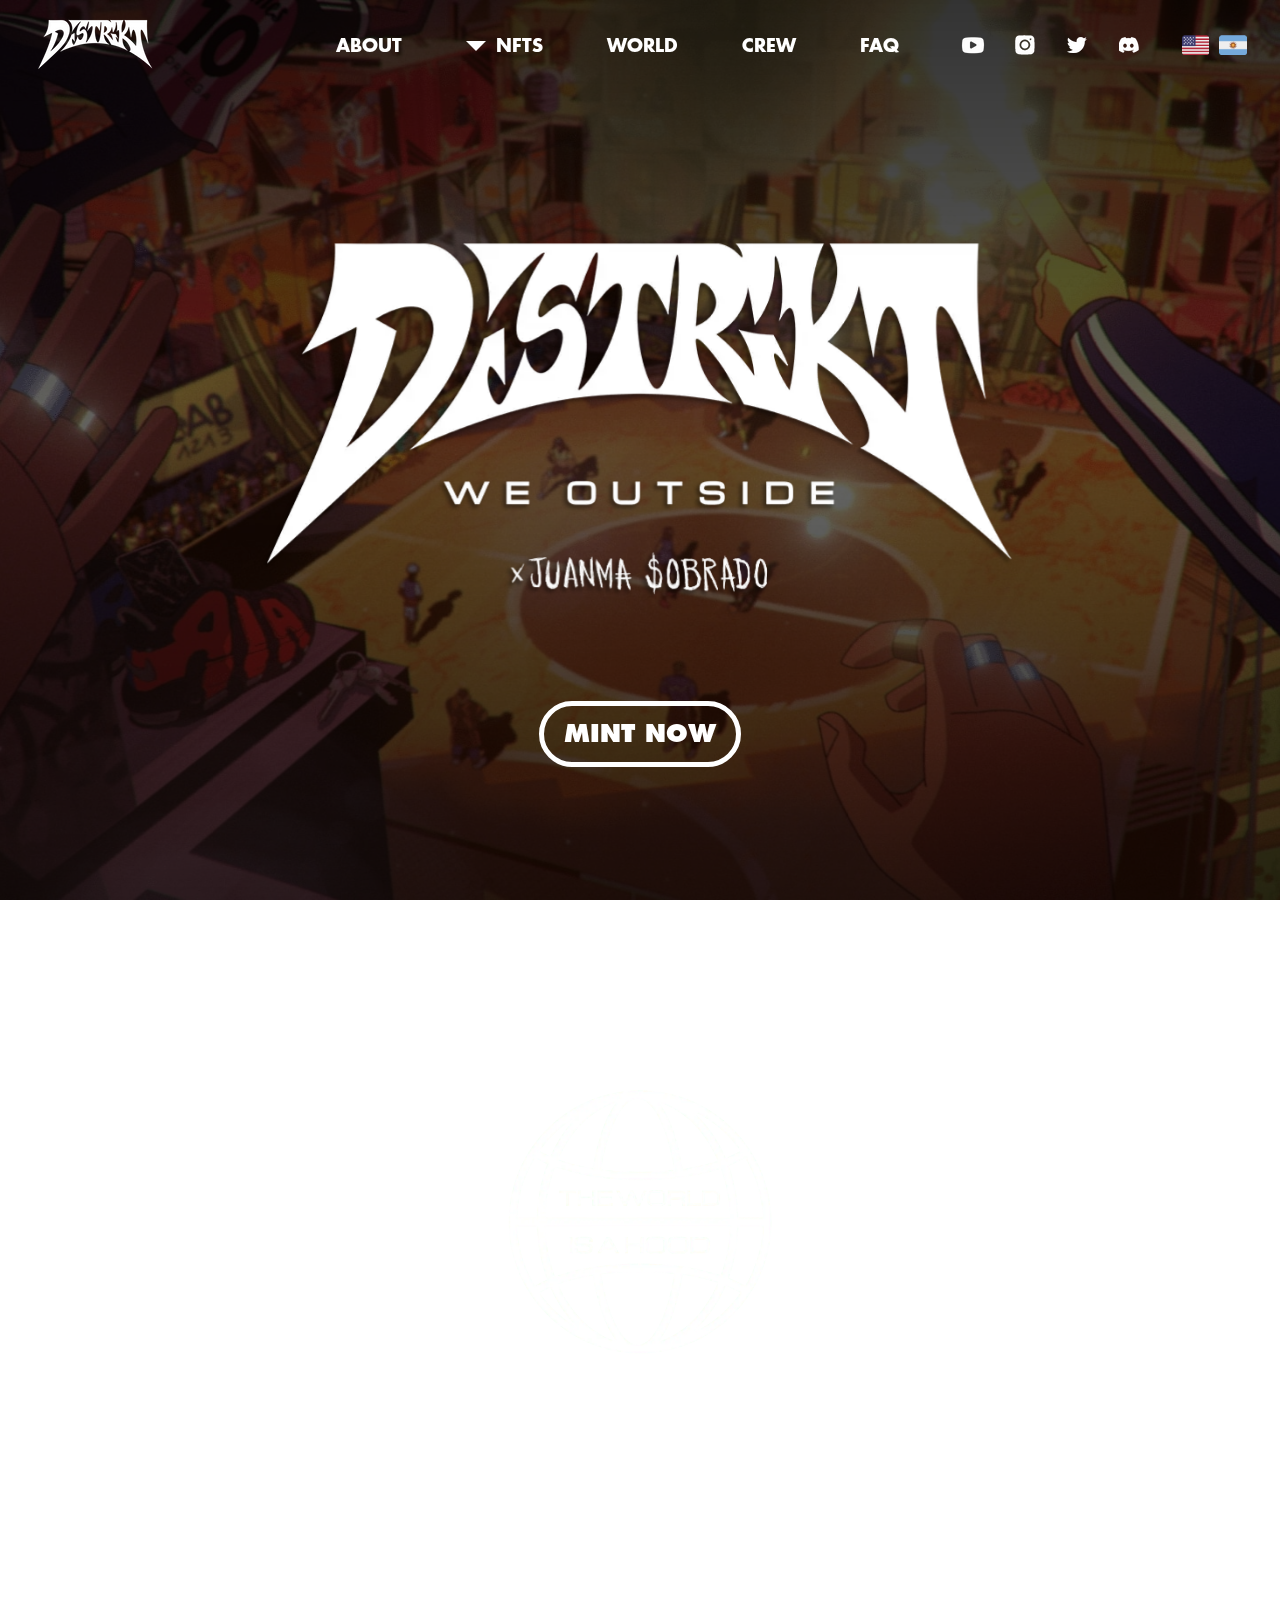
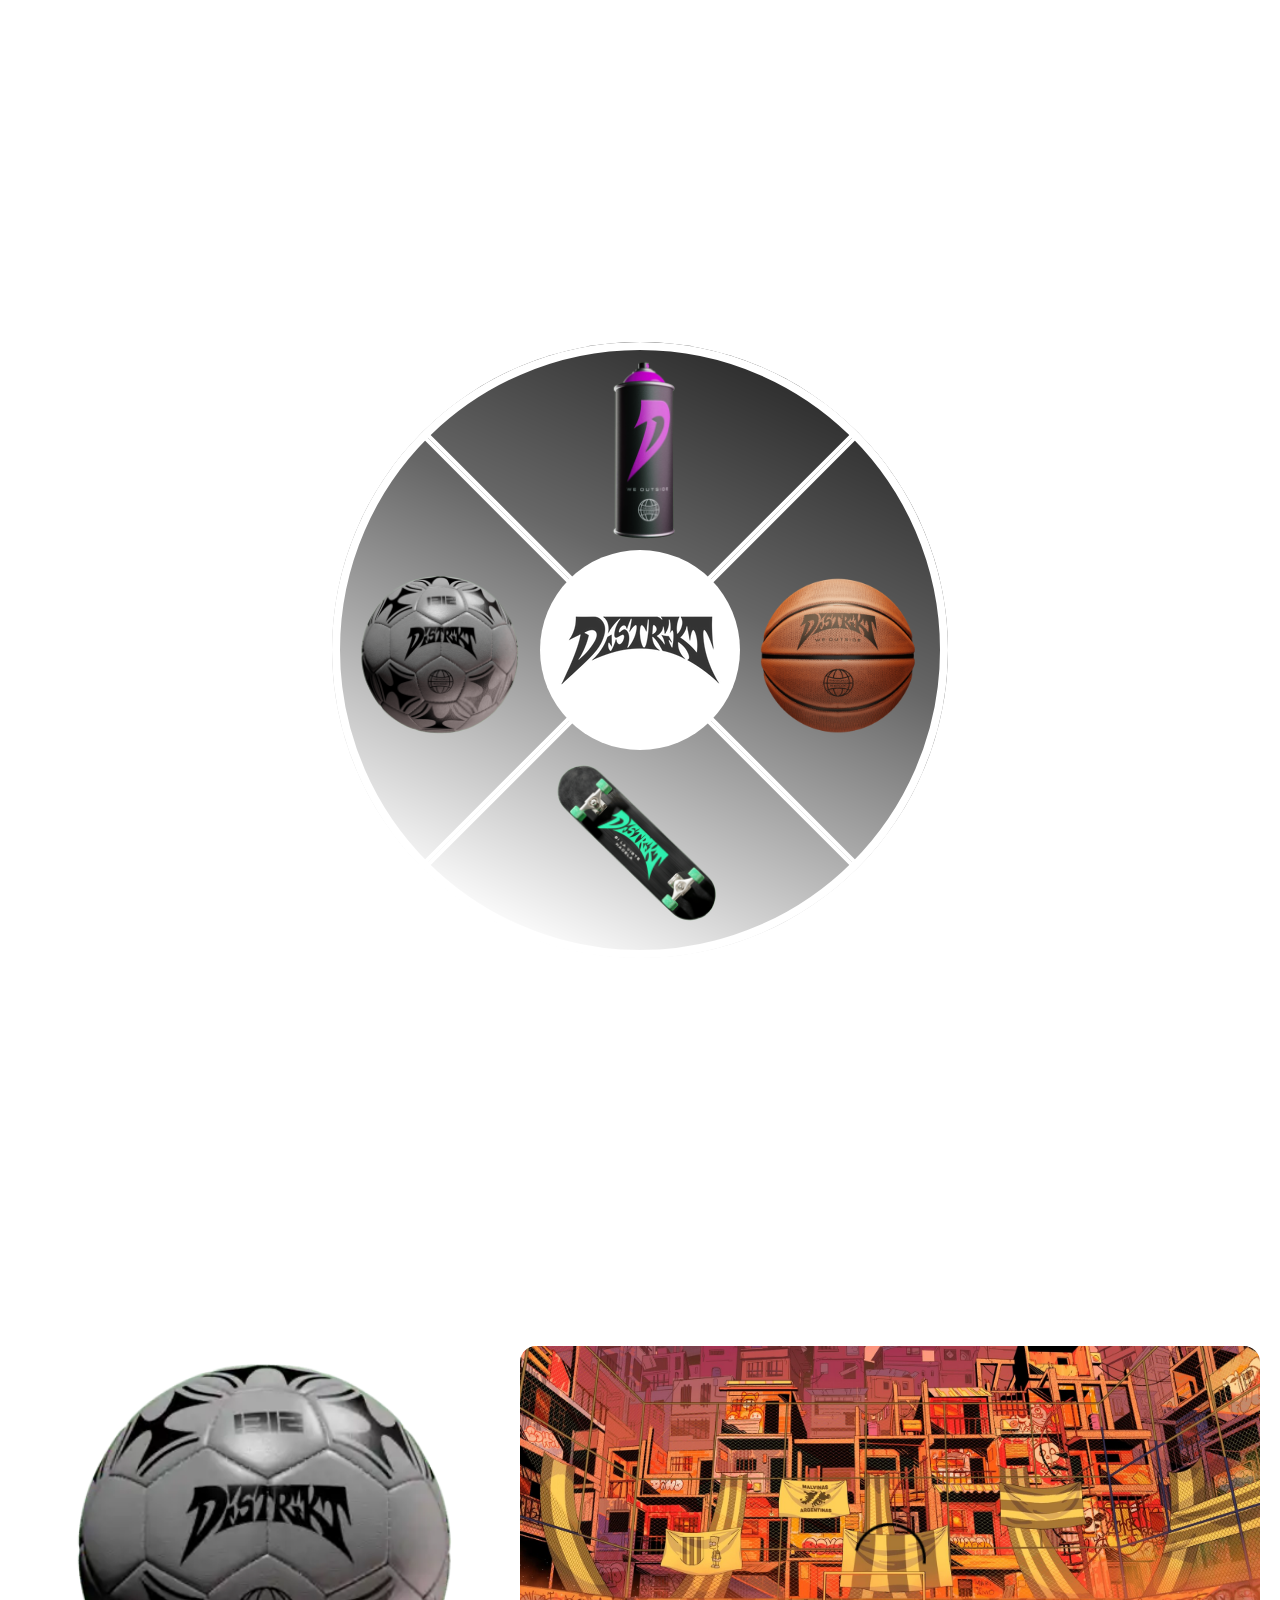
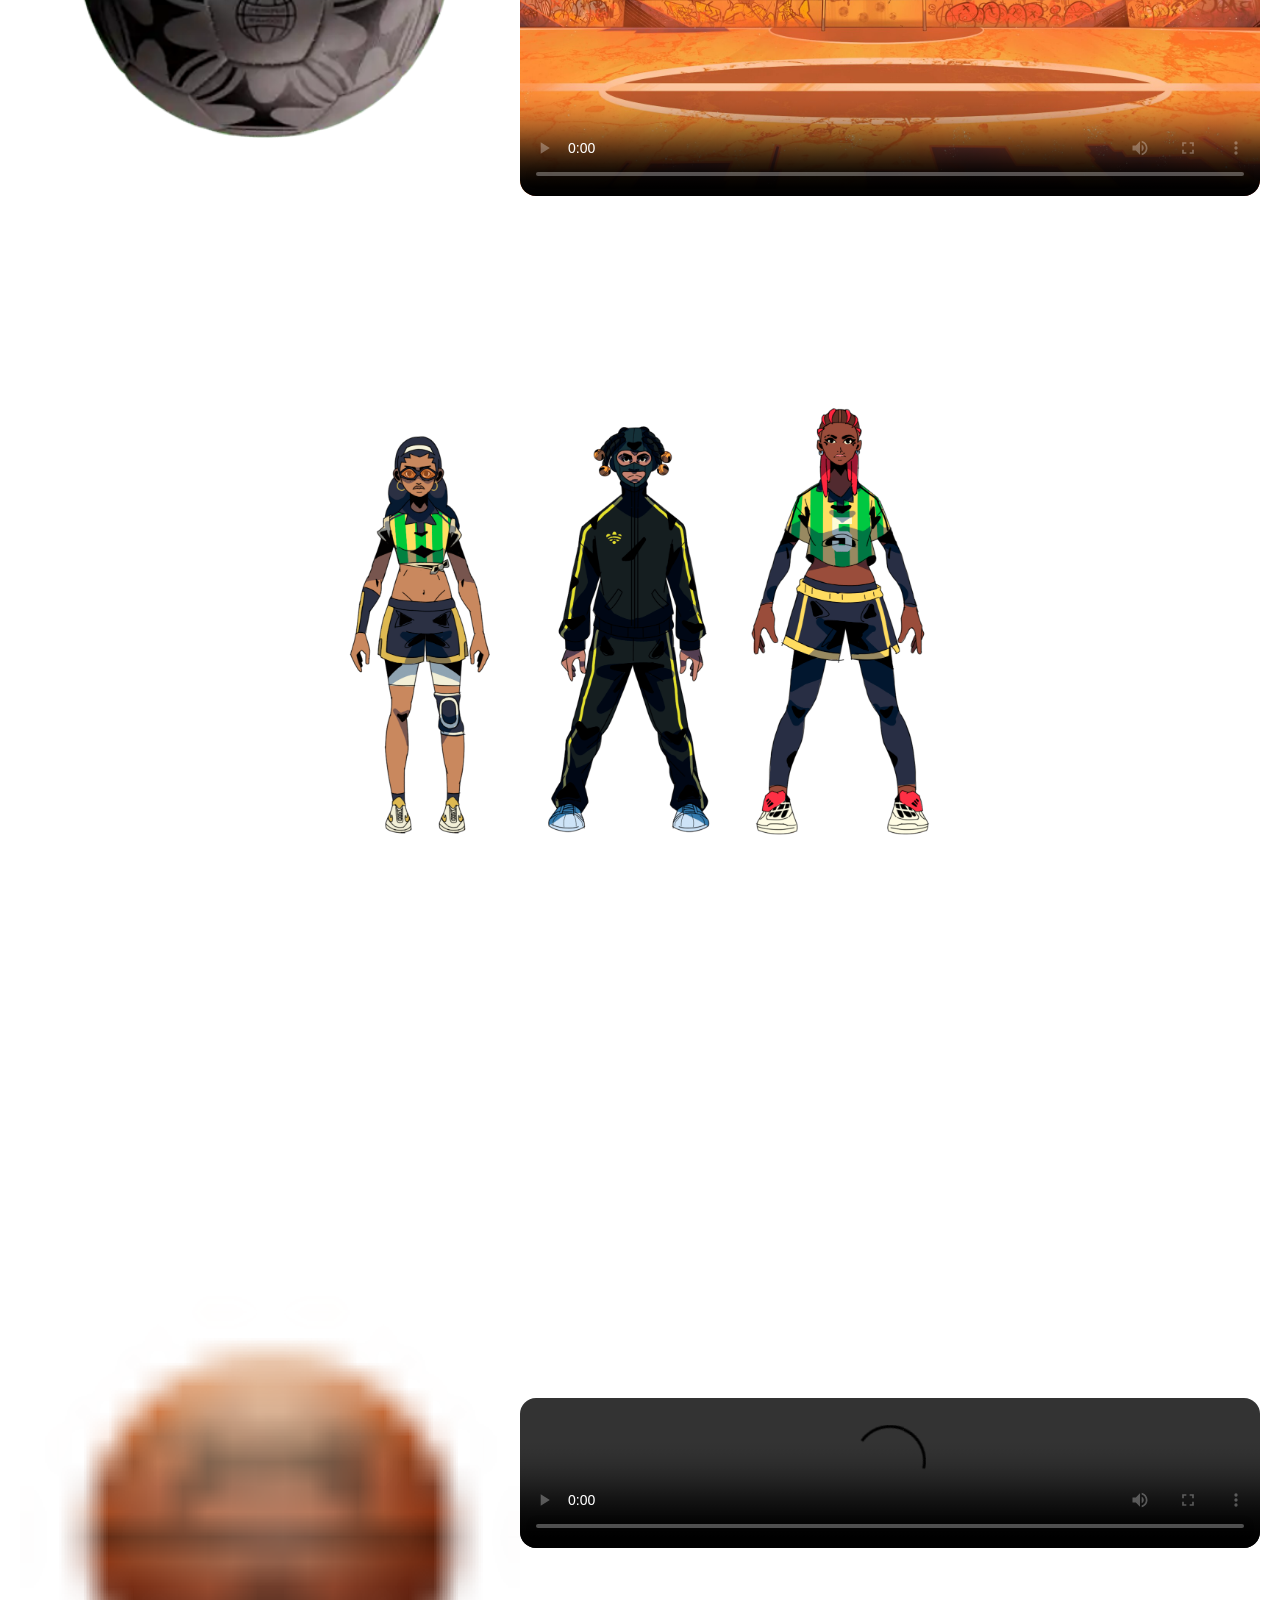
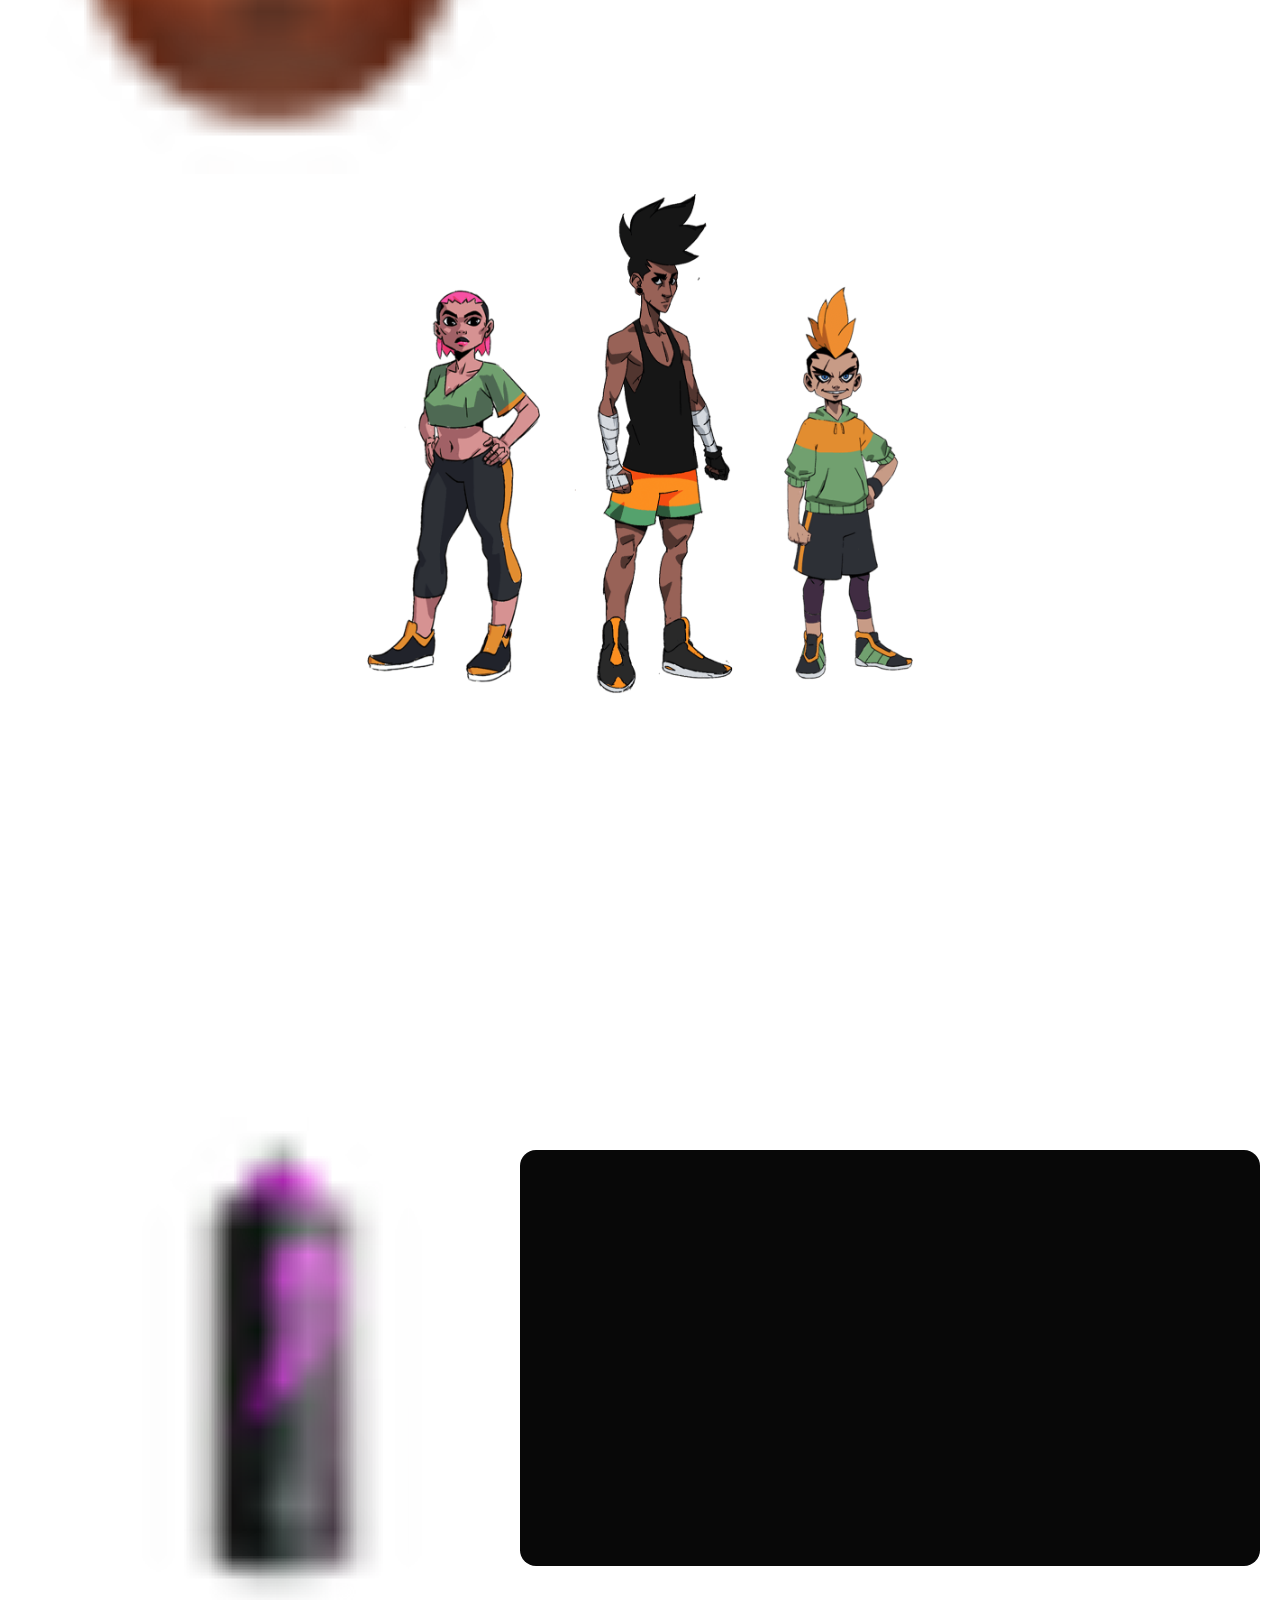
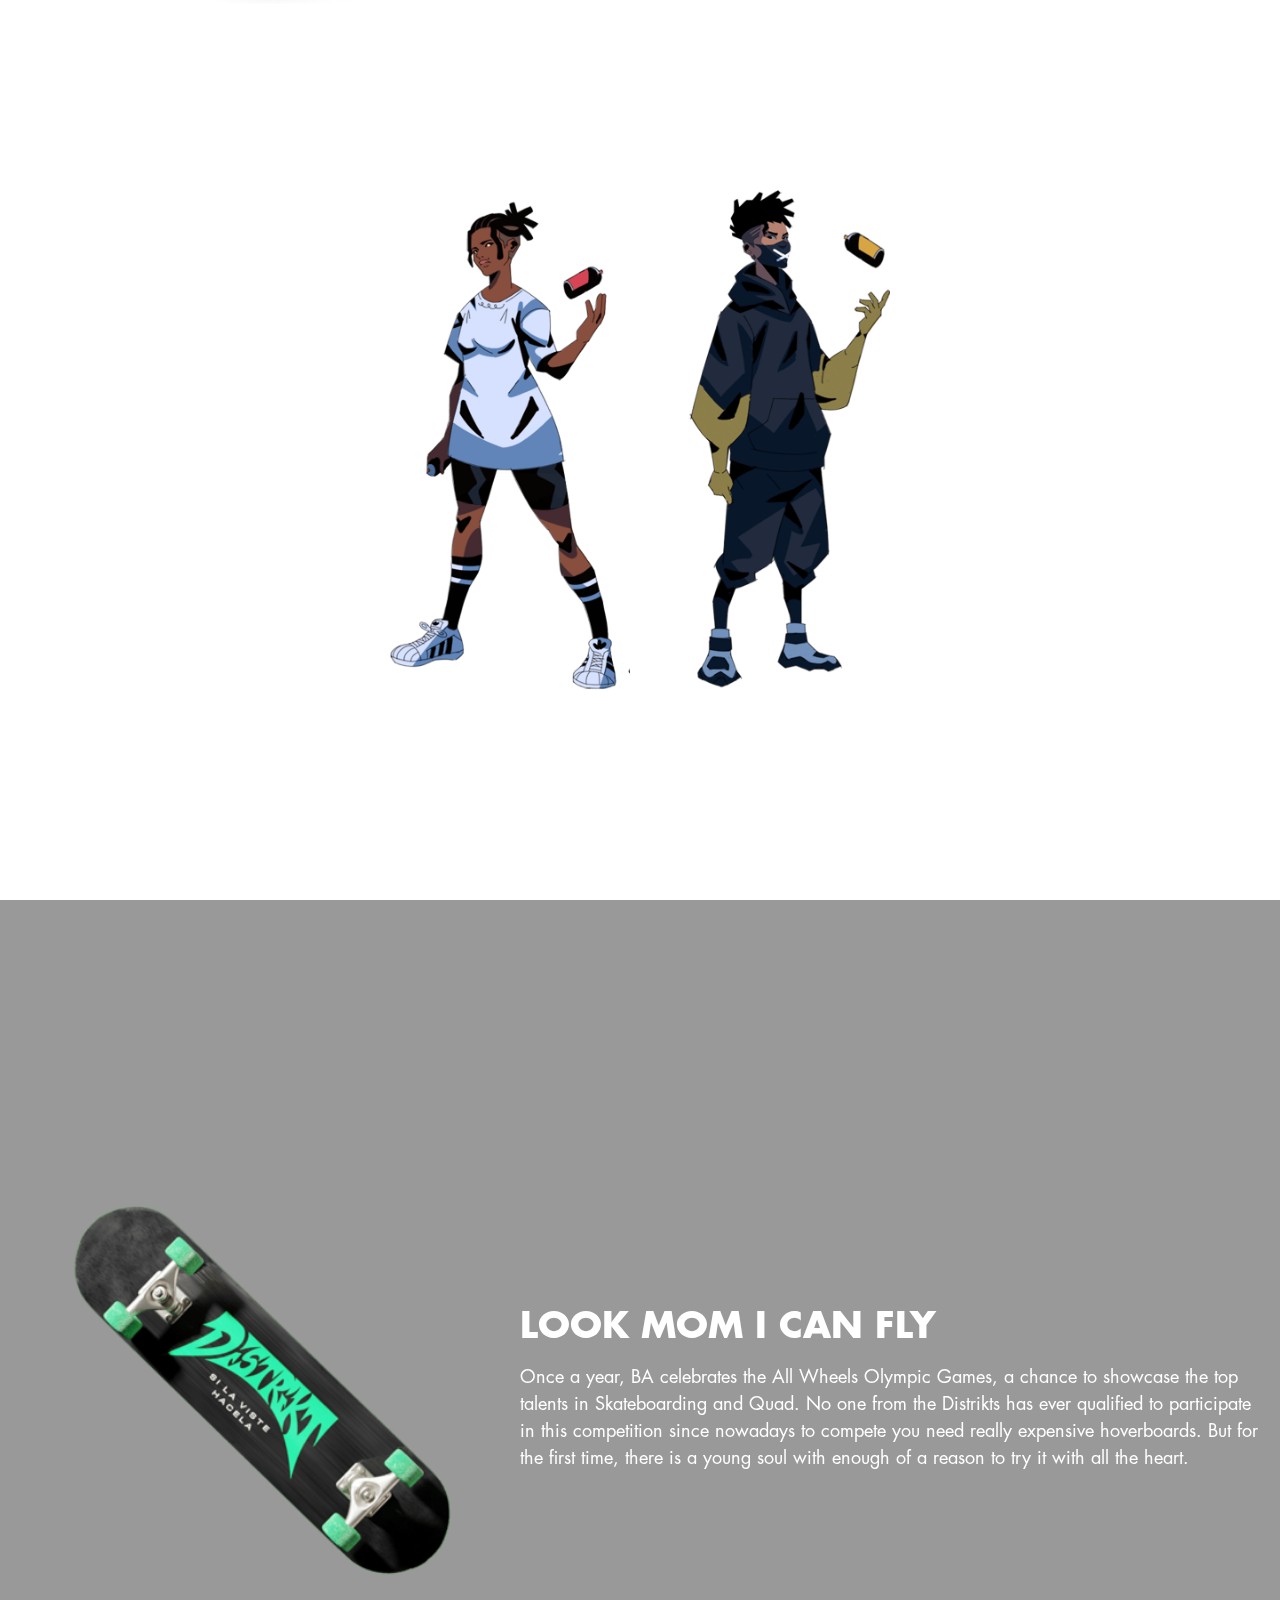
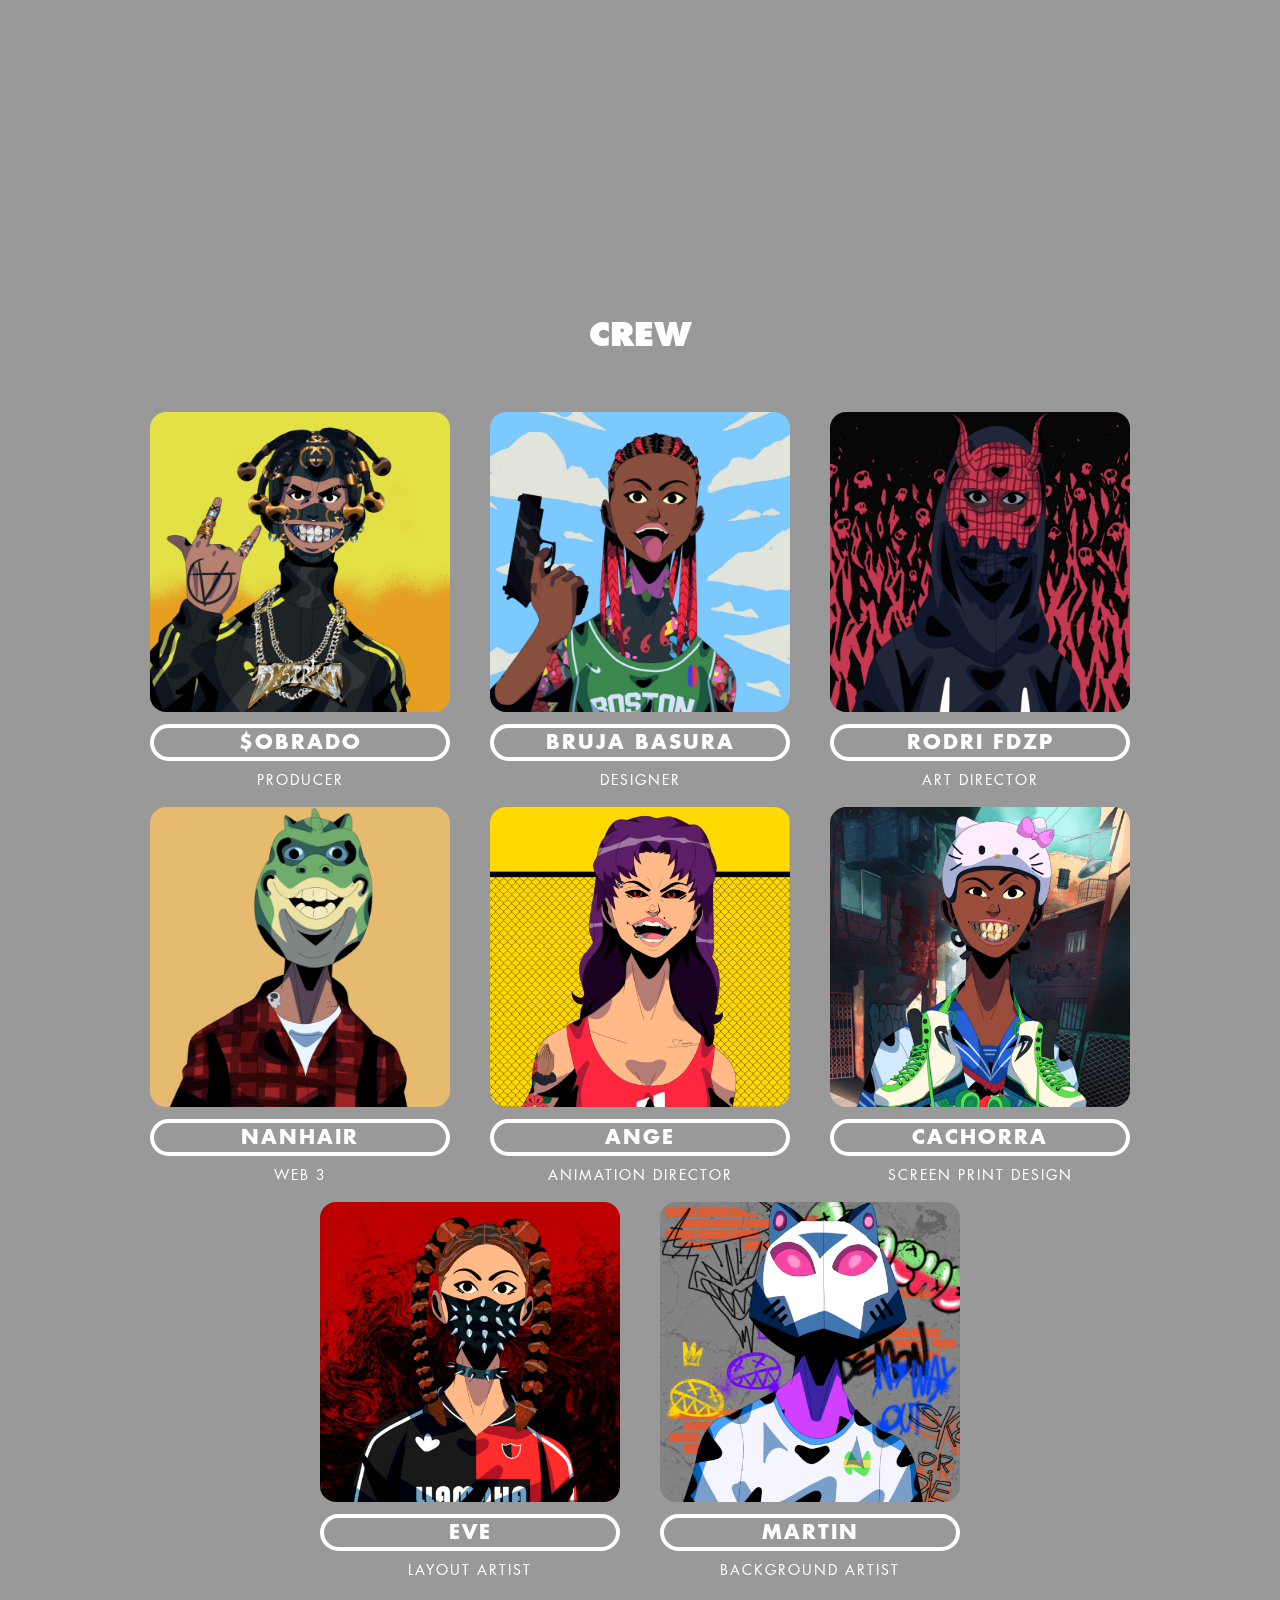
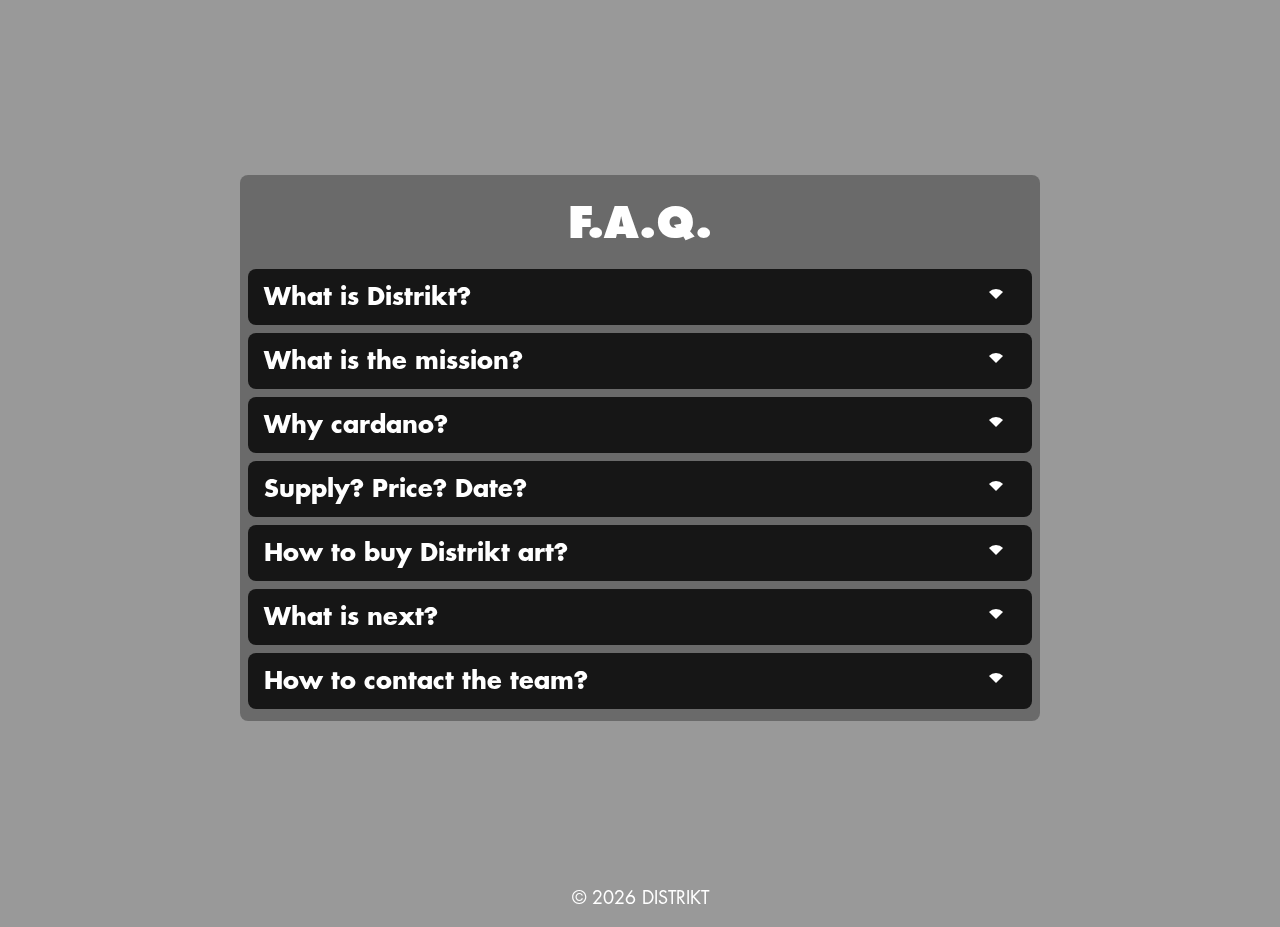
==== commit dcb56906: "updated" ====
--- a/index.html
+++ b/index.html
@@ -1,7 +1,7 @@
-<!DOCTYPE html><html><head><meta charSet="utf-8"/><meta http-equiv="x-ua-compatible" content="ie=edge"/><meta name="viewport" content="width=device-width, initial-scale=1, shrink-to-fit=no"/><title>DISTRIKT</title><link rel="apple-touch-icon" sizes="180x180" href="https://distrikt.art/apple-touch-icon.png"/><link rel="icon" type="image/png" sizes="192x192" href="https://distrikt.art/android-chrome-192x192.png"/><link rel="icon" type="image/png" sizes="512x512" href="https://distrikt.art/android-chrome-512x512.png"/><link rel="icon" type="image/png" sizes="32x32" href="https://distrikt.art/favicon-32x32.png"/><link rel="icon" type="image/png" sizes="16x16" href="https://distrikt.art/favicon-16x16.png"/><meta name="msapplication-TileColor" content="#000000"/><meta name="theme-color" content="#000000"/><meta property="og:title" content="DISTRIKT"/><meta property="og:type" content="website"/><meta property="og:url" content="https://distrikt.art/"/><meta property="og:image" content="https://distrikt.art/cover.jpeg"/><meta property="og:description" content="Animated south-american stories about street, sports and arts. 🏀 🎨 ⚽ 🛹 🛼"/><meta property="og:site_name" content="DISTRIKT"/><meta name="twitter:card" content="summary"/><meta name="twitter:site" content="@DISTRIKTCNFT"/><meta name="twitter:creator" content="@DISTRIKTCNFT"/><meta name="twitter:title" content="DISTRIKT"/><meta name="twitter:description" content="Animated south-american stories about street, sports and arts. 🏀 🎨 ⚽ 🛹 🛼"/><meta name="twitter:image" content="https://distrikt.art/cover.jpeg"/><meta name="generator" content="Gatsby 5.8.1"/><style data-href="/styles.a9be0c72a73cd3e5d0e4.css" data-identity="gatsby-global-css">.splide__container{box-sizing:border-box;position:relative}.splide__list{-webkit-backface-visibility:hidden;backface-visibility:hidden;display:flex;height:100%;margin:0!important;padding:0!important}.splide.is-initialized:not(.is-active) .splide__list{display:block}.splide__pagination{align-items:center;display:flex;flex-wrap:wrap;justify-content:center;margin:0;pointer-events:none}.splide__pagination li{display:inline-block;line-height:1;list-style-type:none;margin:0;pointer-events:auto}.splide:not(.is-overflow) .splide__pagination{display:none}.splide__progress__bar{width:0}.splide{position:relative;visibility:hidden}.splide.is-initialized,.splide.is-rendered{visibility:visible}.splide__slide{-webkit-backface-visibility:hidden;backface-visibility:hidden;box-sizing:border-box;flex-shrink:0;list-style-type:none!important;margin:0;position:relative}.splide__slide img{vertical-align:bottom}.splide__spinner{animation:splide-loading 1s linear infinite;border:2px solid #999;border-left-color:transparent;border-radius:50%;bottom:0;contain:strict;display:inline-block;height:20px;left:0;margin:auto;position:absolute;right:0;top:0;width:20px}.splide__sr{clip:rect(0 0 0 0);border:0;height:1px;margin:-1px;overflow:hidden;padding:0;position:absolute;width:1px}.splide__toggle.is-active .splide__toggle__play,.splide__toggle__pause{display:none}.splide__toggle.is-active .splide__toggle__pause{display:inline}.splide__track{overflow:hidden;position:relative;z-index:0}@keyframes splide-loading{0%{transform:rotate(0)}to{transform:rotate(1turn)}}.splide__track--draggable{-webkit-touch-callout:none;-webkit-user-select:none;user-select:none}.splide__track--fade>.splide__list>.splide__slide{margin:0!important;opacity:0;z-index:0}.splide__track--fade>.splide__list>.splide__slide.is-active{opacity:1;z-index:1}.splide--rtl{direction:rtl}.splide__track--ttb>.splide__list{display:block}.splide__arrow{align-items:center;background:#ccc;border:0;border-radius:50%;cursor:pointer;display:flex;height:2em;justify-content:center;opacity:.7;padding:0;position:absolute;top:50%;transform:translateY(-50%);width:2em;z-index:1}.splide__arrow svg{fill:#000;height:1.2em;width:1.2em}.splide__arrow:hover:not(:disabled){opacity:.9}.splide__arrow:disabled{opacity:.3}.splide__arrow:focus-visible{outline:3px solid #0bf;outline-offset:3px}.splide__arrow--prev{left:1em}.splide__arrow--prev svg{transform:scaleX(-1)}.splide__arrow--next{right:1em}.splide.is-focus-in .splide__arrow:focus{outline:3px solid #0bf;outline-offset:3px}.splide__pagination{bottom:.5em;left:0;padding:0 1em;position:absolute;right:0;z-index:1}.splide__pagination__page{background:#ccc;border:0;border-radius:50%;display:inline-block;height:8px;margin:3px;opacity:.7;padding:0;position:relative;transition:transform .2s linear;width:8px}.splide__pagination__page.is-active{background:#fff;transform:scale(1.4);z-index:1}.splide__pagination__page:hover{cursor:pointer;opacity:.9}.splide__pagination__page:focus-visible{outline:3px solid #0bf;outline-offset:3px}.splide.is-focus-in .splide__pagination__page:focus{outline:3px solid #0bf;outline-offset:3px}.splide__progress__bar{background:#ccc;height:3px}.splide__slide{-webkit-tap-highlight-color:rgba(0,0,0,0)}.splide__slide:focus{outline:0}@supports(outline-offset:-3px){.splide__slide:focus-visible{outline:3px solid #0bf;outline-offset:-3px}}@media screen and (-ms-high-contrast:none){.splide__slide:focus-visible{border:3px solid #0bf}}@supports(outline-offset:-3px){.splide.is-focus-in .splide__slide:focus{outline:3px solid #0bf;outline-offset:-3px}}@media screen and (-ms-high-contrast:none){.splide.is-focus-in .splide__slide:focus{border:3px solid #0bf}.splide.is-focus-in .splide__track>.splide__list>.splide__slide:focus{border-color:#0bf}}.splide__toggle{cursor:pointer}.splide__toggle:focus-visible{outline:3px solid #0bf;outline-offset:3px}.splide.is-focus-in .splide__toggle:focus{outline:3px solid #0bf;outline-offset:3px}.splide__track--nav>.splide__list>.splide__slide{border:3px solid transparent;cursor:pointer}.splide__track--nav>.splide__list>.splide__slide.is-active{border:3px solid #000}.splide__arrows--rtl .splide__arrow--prev{left:auto;right:1em}.splide__arrows--rtl .splide__arrow--prev svg{transform:scaleX(1)}.splide__arrows--rtl .splide__arrow--next{left:1em;right:auto}.splide__arrows--rtl .splide__arrow--next svg{transform:scaleX(-1)}.splide__arrows--ttb .splide__arrow{left:50%;transform:translate(-50%)}.splide__arrows--ttb .splide__arrow--prev{top:1em}.splide__arrows--ttb .splide__arrow--prev svg{transform:rotate(-90deg)}.splide__arrows--ttb .splide__arrow--next{bottom:1em;top:auto}.splide__arrows--ttb .splide__arrow--next svg{transform:rotate(90deg)}.splide__pagination--ttb{bottom:0;display:flex;flex-direction:column;left:auto;padding:1em 0;right:.5em;top:0}@font-face{font-named-instance:"Regular";font-display:swap;font-family:FuturaStd;font-style:normal;font-weight:100 400;src:url(/static/FuturaStdBook-5f83b0049a36e35d22658f272d501f66.otf) format("opentype")}@font-face{font-named-instance:"Bold";font-display:swap;font-family:FuturaStd;font-style:normal;font-weight:600;src:url(/static/FuturaStdBold-fe9bd26c044eb0bfaa28ec000f633e35.otf) format("opentype")}@font-face{font-named-instance:"ExtraBold";font-display:swap;font-family:FuturaStd;font-style:normal;font-weight:800;src:url(/static/FuturaStdExtraBold-db6be7c246fd3f966ebc75201dbd263a.otf) format("opentype")}*{box-sizing:border-box}*,body,html{margin:0;padding:0}body,html{background-color:transparent;color:#fff;font-family:FuturaStd,sans-serif;font-size:16px;line-height:1;overflow-x:hidden;position:relative;scroll-behavior:smooth}.layout{align-items:center;display:flex;flex-direction:column;height:100%;width:100%}.bg{background-image:url(/static/futbol-95354abf75bd79713d49ca508257284f.jpg);background-position:50%;background-repeat:no-repeat;background-size:cover;height:100vh;transition:background-size .2s ease-out;width:100vw;z-index:-1}.bg,.mask{bottom:0;left:0;position:fixed;right:0;top:0}.mask{background:linear-gradient(180deg,rgba(0,0,0,.8) 0,rgba(0,0,0,.6) 50%,rgba(0,0,0,.8))}.intro-video{height:100vh;object-fit:cover;object-position:center;width:100%;z-index:-1}.unmask{width:100%}nav.nav-bar{align-items:center;display:flex;padding:8px 30px;position:fixed;width:100%;z-index:1000}nav.nav-bar .overlay{-webkit-backdrop-filter:blur(8px);backdrop-filter:blur(8px);background:rgba(0,0,0,.1);display:block;height:100%;left:0;margin:0;padding:0;position:fixed;top:0;width:100%}nav.nav-bar #menuToggle{display:none;margin-left:8px;position:relative;z-index:1}nav.nav-bar #menuToggle .ham{align-items:center;cursor:pointer;display:flex;flex-direction:column;height:50px;justify-content:center;position:relative;-webkit-user-select:none;user-select:none;width:50px;z-index:2}nav.nav-bar #menuToggle .ham>span{background:#fff;border-radius:3px;display:block;height:4px;margin-bottom:5px;position:absolute;transition:transform .5s cubic-bezier(.77,.2,.05,1),background .5s cubic-bezier(.77,.2,.05,1),opacity .55s ease;width:33px;z-index:1}nav.nav-bar #menuToggle .ham>span:first-child{transform:translateY(-6px)}nav.nav-bar #menuToggle .ham>span:nth-child(2){transform:translateY(1px)}nav.nav-bar #menuToggle .ham>span:last-child{transform:translateY(8px)}nav.nav-bar #menuToggle .ham.open>span{top:auto;transform:rotate(45deg)}nav.nav-bar #menuToggle .ham.open>span:nth-last-child(2){bottom:auto;transform:rotate(-45deg)}nav.nav-bar #menuToggle .ham.open>span:nth-last-child(3){opacity:0}nav.nav-bar #menuToggle #mobileMenu{background-color:rgba(0,0,0,.85);border-radius:15px;list-style-type:none;padding:50px 16px 16px;position:absolute;right:0;top:0;transform:scale(0);transform-origin:top right;transition:transform .5s cubic-bezier(.77,.2,.05,1);width:260px}nav.nav-bar #menuToggle #mobileMenu.open{transform:scale(1)}nav.nav-bar #menuToggle #mobileMenu li{color:#efefef;cursor:pointer;font-size:20px;font-weight:600;padding:8px 4px;text-decoration:none;text-transform:uppercase}nav.nav-bar #menuToggle #mobileMenu li .nft-menu{align-items:center;display:flex;width:100%}nav.nav-bar #menuToggle #mobileMenu li .nft-menu .arrow-down{margin-left:12px;margin-right:0;transition:transform .3s ease-in-out}nav.nav-bar #menuToggle #mobileMenu li .nft-menu .arrow-down.open{transform:rotate(180deg)}nav.nav-bar #menuToggle #mobileMenu li.nested-menu{display:none;padding:8px 4px}nav.nav-bar #menuToggle #mobileMenu li.nested-menu.open{display:block}nav.nav-bar #menuToggle #mobileMenu li.nested-menu ul{list-style:none;margin-left:10px;padding:0}nav.nav-bar #menuToggle #mobileMenu li.nested-menu ul li{font-size:16px}nav.nav-bar #menuToggle #mobileMenu li.nested-menu ul li a{color:#efefef;text-decoration:none}nav.nav-bar #menuToggle #mobileMenu li.nested-menu ul li a:hover{color:#fff}nav.nav-bar #menuToggle #mobileMenu li a,nav.nav-bar #menuToggle #mobileMenu li div{transition:letter-spacing .3s ease-in-out}nav.nav-bar #menuToggle #mobileMenu li>a:hover,nav.nav-bar #menuToggle #mobileMenu li>div:hover{letter-spacing:1px}.nav-bg{background:linear-gradient(180deg,rgba(0,0,0,.9) 0,rgba(0,0,0,.4) 50%,transparent);height:90px;left:0;opacity:0;position:fixed;top:0;transition:opacity .3s ease-in-out;width:100%;z-index:0}.brand,.pages{z-index:1}.brand{cursor:pointer;width:130px}ul.socials{display:flex;justify-content:space-between;list-style:none}ul.socials li{align-items:center;border-radius:20px;display:flex;height:40px;justify-content:center;margin:0 6px;width:40px}ul.socials li:hover{background-color:#000}ul.pages{display:flex;flex:1 1;justify-content:flex-end;list-style:none;margin-right:16px}ul.pages>li{align-items:center;display:flex;margin:0 24px}ul.pages>li a,ul.pages>li>div{border-radius:36px;color:#fff;cursor:pointer;font-size:24px;font-weight:600;padding:10px 16px 8px;text-decoration:none;text-transform:uppercase;transition:background-color .2s ease-in-out}ul.pages.about>li.n-about div,ul.pages.airdrops>li.n-airdrops>div,ul.pages.crew>li.n-crew div,ul.pages.distrikt-pass>li.n-distrikt-pass>div,ul.pages.faq>li.n-faq div,ul.pages.main-collection>li.n-main-collection>div,ul.pages.world>li.n-world div,ul.pages>li a:hover,ul.pages>li>div:hover{background-color:#000}.arrow-down{border-left:10px solid transparent;border-right:10px solid transparent;border-top:10px solid #fff;height:0;margin-right:10px;width:0}div.dropdown{align-items:center;display:flex;position:relative}div.dropdown .dropdown-wrapper{height:0;left:0;opacity:0;overflow:hidden;padding-top:8px;position:absolute;top:150%;transition:all .2s ease-in-out;z-index:100}div.dropdown:hover>.dropdown-wrapper{height:auto;opacity:1;top:100%}div.dropdown ul{-webkit-backdrop-filter:blur(2px);backdrop-filter:blur(2px);background-color:rgba(0,0,0,.6);border-radius:15px;list-style:none;padding:10px 5px;width:220px}div.dropdown ul>li a{display:inline-block;font-size:16px;margin-bottom:4px;width:100%}div.dropdown ul>li a:last-child{margin-bottom:0}.banner{height:100vh;max-width:800px;padding:20px;width:100%}.about-content,.banner{align-items:center;display:flex;flex-direction:column;justify-content:center}.about-content{max-width:960px}.about-content p{font-size:18px;font-weight:600;line-height:1.5;margin-bottom:0;margin-top:40px;text-align:center;text-transform:uppercase}.about-content .logo{width:300px}#basket,#crew,#faq,#football,#graffiti,#skate,#world,.f-grid{align-items:center;background-attachment:fixed;background-size:cover;display:flex;flex-direction:column;justify-content:center;width:100%}#world{background-image:url(/static/world-ae9158744f41256d60c122b1c4a924d9.jpg);background-size:cover;transition:background-image .3s ease}#world.basket{background-image:url(/static/basket-alt-22498087a5715a57e88f2efb6659eec4.jpg)}#world.graffiti{background-image:url(/static/graffcity-ed4fe4b039419d278e6099ee27d00224.jpg)}#world.football{background-image:url(/static/futbol-alt-af2aed0b968c985594a665df3ed5f35c.jpg)}#world.quad,#world.skate{background-image:url(/static/skateandquad-14905f513be2f6d6a1fc6b205036f7c5.jpg)}#graffiti{background-image:url(/static/graffcity-ed4fe4b039419d278e6099ee27d00224.jpg);padding:40px 20px}#basket{background-image:url(/static/basket-alt-22498087a5715a57e88f2efb6659eec4.jpg);padding:40px 20px}#faq{background-image:url(/static/faq_bg-4c7b83a96d28d431ccc43c7071ace1c2.jpg)}#faq .f-grid{background-color:rgba(0,0,0,.4);display:flex;flex-direction:column;justify-content:flex-start;min-height:100vh}#faq .f-grid .accordion-wrapper{margin:auto 0}#faq .f-grid .accordion-wrapper h1{font-size:42px;font-weight:800;margin:20px 0;text-align:center}#faq .f-grid .accordion-wrapper a{color:#fff;font-weight:700}#crew{background-image:url(/static/crew_bg-46d6efce6a100c470f72e5d1872acd40.jpg)}#football{background:linear-gradient(180deg,rgba(0,0,0,.8) 0,rgba(0,0,0,.6) 50%,rgba(0,0,0,.8)),url(/static/futbol-95354abf75bd79713d49ca508257284f.jpg);background-attachment:fixed;background-size:cover;padding:40px 20px}#skate{background-image:url(/static/skateandquad-alt-f31391323ae12a3bb03b8e97c5a1bed5.jpg)}#skate .f-grid{background-color:rgba(0,0,0,.4);height:100%;padding:40px 20px}.scroll-snap{min-height:100vh}div.world-contents{align-items:center;display:flex;flex-direction:column;justify-content:center;position:relative;width:600px}div.world-contents img.wheel{height:auto;width:100%}div.world-contents .basket-img,div.world-contents .football-img,div.world-contents .graffiti-img,div.world-contents .quad-img,div.world-contents .skate-img{cursor:pointer;height:200px;position:absolute;width:200px}div.world-contents .graffiti-img{left:50%;top:10px;transform:translateX(-50%)}div.world-contents .basket-img{left:15px;top:40%;transform:translateY(-50%)}div.world-contents .football-img{right:10px;top:40%;transform:translateY(-50%)}div.world-contents .skate-img{bottom:7%;left:16%}div.world-contents .quad-img{bottom:7%;right:15%}div.world-contents .basket-img:hover,div.world-contents .football-img:hover,div.world-contents .graffiti-img:hover,div.world-contents .quad-img:hover,div.world-contents .skate-img:hover{filter:drop-shadow(0 0 10px #fff)}.grid{align-items:center;display:flex;height:100vh;max-width:1300px;width:100%}.grid-item.content{flex:1 1}.grid-item.content h1{font-size:36px;font-weight:600;margin-bottom:20px;text-transform:uppercase}.grid-item.content p{font-size:18px;line-height:1.5}.grid-item.content .title{align-items:center;display:flex;margin-bottom:20px}.grid-item.content .title h1{margin:0}.grid-item.content .title button{background:none;border:4px solid #fff;border-radius:30px;color:#fff;cursor:pointer;font-size:24px;font-weight:700;margin-left:24px;padding:4px 8px 4px 40px;position:relative;transition:all .3s ease}.grid-item.content .title button:after{border-bottom:10px solid transparent;border-left:16px solid #fff;border-top:10px solid transparent;content:"";height:0;left:16px;position:absolute;top:50%;transform:translateY(-50%);width:0}.grid-item.content .title button:hover{background-color:#fff;color:#444}.grid-item.content .title button:hover:after{border-left:16px solid #444}.grid-item .skate{height:500px;position:relative;width:500px}.grid-item .skate img{height:100%;position:absolute;width:100%}.grid-item .skate img:first-child{animation:crossFade1 10s 3s infinite}.grid-item .skate img:nth-child(2){animation:crossFade2 10s 3s infinite;opacity:0}#basket .grid,#football .grid,#graffiti .grid{height:auto;margin-bottom:150px;margin-top:150px}@keyframes crossFade1{0%{opacity:1}50%{opacity:0}to{opacity:1}}@keyframes crossFade2{0%{opacity:0}50%{opacity:1}to{opacity:0}}.progress-bar{background-color:#fff;bottom:0;left:0;overflow:hidden;position:absolute}.progress-bar>div{background:#ff3232;background:linear-gradient(90deg,#ff3232 0,#fff832 20%,#3632ff 40%,#31e9f9 60%,#35f931 80%,#fc32f5);height:5px;width:100vw}.slide-container{align-items:center;display:flex;justify-content:center;padding-bottom:120px;width:100%}.slider div.splide__slide{width:100%}.slider div.slide{align-items:center;display:flex;flex-direction:column;height:100%;width:100%}.slider div.slide img{height:100%;object-fit:contain;object-position:center bottom;width:100%}.slider div.slide p.caption{font-size:20px;font-weight:600;height:36px;line-height:36px;transition:color .3s ease}.slider .splide__arrow{border-radius:0;height:50px;opacity:1;overflow:visible;width:50px}.slider .splide__arrows.splide__arrows--ltr{align-items:center;display:flex;flex-direction:row;justify-content:center}.slider .splide__arrow--next svg,.slider .splide__arrow--prev svg{opacity:0}.slider .splide__arrow--next{background:url([data-uri]),transparent;background-repeat:no-repeat;background-size:contain;position:relative;transform:translate(50px,50%)}.slider .splide__arrow--next:disabled{opacity:.15}.slider .splide__arrow--prev{background:url([data-uri]),transparent;background-repeat:no-repeat;background-size:contain;position:relative;transform:translate(-50px,50%)}.slider .splide__arrow--prev:disabled{opacity:.15}div.crews{flex-wrap:wrap;justify-content:center;margin:0 auto;max-width:1375px;width:100%}div.crews,div.crews div.crew{align-items:center;display:flex}div.crews div.crew{flex-direction:column;margin:10px 20px;width:300px}div.crews div.crew img{border-radius:16px;height:auto;margin-bottom:12px;object-fit:cover;object-position:center bottom;width:100%}div.crews div.crew p.role{font-size:14px;transition:color .3s ease}div.crews div.crew p.name,div.crews div.crew p.role{letter-spacing:2px;text-align:center;text-transform:uppercase}div.crews div.crew p.name{border:4px solid #fff;border-radius:32px;font-size:20px;font-weight:600;margin-bottom:12px;padding:5px 8px 4px;transition:all .3s ease;width:100%}div.crews div.crew p.name:hover{background-color:#fff;color:#000}@media screen and (max-width:679px){div.crews{align-items:flex-start}div.crews div.crew{margin:10px 8px;width:200px}div.crews div.crew p.name{font-size:16px}}@media screen and (max-width:431px){div.crews{align-items:flex-start}div.crews div.crew{width:280px}}#crew .f-grid{background-color:rgba(0,0,0,.4);min-height:100vh;padding:40px 0}#crew .f-grid h1{margin-bottom:50px;text-transform:uppercase}.accordion-wrapper{-webkit-backdrop-filter:blur(4px);backdrop-filter:blur(4px);background-color:rgba(0,0,0,.3);border-radius:8px;display:flex;flex-direction:column;max-width:100%;overflow:hidden;padding:8px;width:800px}.accordion-wrapper .panel{background-color:rgba(0,0,0,.8);border-radius:8px;color:#fff;margin:4px 0;overflow:hidden;transition:margin-bottom .3s ease,background-color .3s ease}.accordion-wrapper .panel:last-child{margin-bottom:0}.accordion-wrapper .panel:first-child{margin-top:0}.accordion-wrapper .panel:hover{background-color:rgba(0,0,0,.9)}.accordion-wrapper .panel button{background-color:transparent;border:none;color:#fff;cursor:pointer;display:flex;font-family:FuturaStd,sans-serif;font-size:24px;font-weight:600;line-height:1;padding:16px;text-align:left;width:100%}.accordion-wrapper .panel button span{flex:1 1}.accordion-wrapper .panel button .arrow-down{border:10px solid transparent;border-bottom-color:#fff;border-radius:10px;height:0;margin-left:8px;margin-top:-16px;transform:rotate(180deg);transform-origin:bottom;transition:transform .3s ease;width:0}.accordion-wrapper .panel p{font-size:18px;line-height:1.5;max-height:0;opacity:0;overflow:hidden;transition:all .4s ease-in,all 0 ease-out}.accordion-wrapper .panel.active{margin:16px 0}.accordion-wrapper .panel.active:last-child{margin-bottom:0}.accordion-wrapper .panel.active:first-child{margin-top:0}.accordion-wrapper .panel.active button .arrow-down{margin-top:-10px;transform:rotate(0deg);transition:transform .3s ease}.accordion-wrapper .panel.active p{max-height:1000px;opacity:1;padding:16px}.accordion-wrapper>p{display:none}#faq .f-grid>p.copy{font-size:18px;margin:20px 0;text-align:center}@media screen and (max-width:969px){.nav-bg{height:70px}.brand{width:120px}.about-content p{font-size:18px;font-weight:600;line-height:1.5;margin-bottom:40px;margin-top:40px;max-width:600px;padding:0 16px;text-align:center;text-transform:uppercase}.about-content .logo{width:200px}.slider .splide__arrow{height:30px;width:30px}.grid{height:auto;margin-bottom:100px;max-width:1300px}.grid,.grid-item.content{align-items:center;flex-direction:column}.grid-item.content{display:flex}.grid-item.content h1{font-size:30px}.grid-item.img{margin:0 auto;width:350px}.grid-item.img img{object-fit:cover;object-position:10%;width:100%}.grid-item .skate{height:350px;width:350px}#faq .f-grid{justify-content:flex-start;min-height:auto}#faq .f-grid .accordion-wrapper{border-radius:0;padding-top:80px;width:100%}#faq .f-grid .accordion-wrapper h1{font-size:26px;line-height:1.5}#faq .f-grid .accordion-wrapper .panel button{font-size:18px}#faq .f-grid .accordion-wrapper>p{display:inline-block;font-size:14px;padding:16px;text-align:center}#faq .f-grid>p.copy{display:none}#basket .grid,#graffiti .grid{height:auto;margin-bottom:150px;margin-top:50px}}@media screen and (max-width:1420px){ul.pages>li{margin:0 16px}ul.pages>li a,ul.pages>li div{font-size:18px}}@media screen and (max-width:1200px){ul.pages{margin-right:8px}ul.pages>li{margin:0 8px}ul.pages>li a,ul.pages>li div{font-size:18px}}@media screen and (max-width:1100px){ul.pages>li{margin:0}ul.pages>li a,ul.pages>li div{font-size:18px}}@media screen and (max-width:1024px){ul.pages>li{margin:0}ul.pages>li a,ul.pages>li div{font-size:16px}}@media screen and (max-width:969px){nav.nav-bar{padding:0 8px}nav.nav-bar .brand{margin-right:auto}nav.nav-bar ul.pages{display:none}nav.nav-bar ul.socials{margin-left:auto}nav.nav-bar ul.socials li{border-radius:0;margin:0 4px;width:35px}nav.nav-bar ul.socials li:hover{background-color:transparent}nav.nav-bar ul.socials.desktop{display:none}nav.nav-bar #menuToggle{display:block}}.modal{align-items:center;-webkit-backdrop-filter:blur(5px);backdrop-filter:blur(5px);background-color:rgba(0,0,0,.8);bottom:0;display:flex;height:100vh;justify-content:center;overflow:hidden;position:fixed;right:0;transition:width .3s ease,height .3s ease;width:0;z-index:1000}.modal-overlay{display:none;height:100%;left:0;position:absolute;top:0;width:100%}.modal-content{border-radius:10px;max-width:1000px;overflow:hidden;position:relative;width:100%}.modal-content video{border-radius:10px;height:100%;object-fit:cover;object-position:50% 50%;width:100%}.modal-content button{background-color:transparent;background-color:hsla(0,0%,100%,.333);border:none;border-radius:50%;cursor:pointer;height:40px;padding:4px;position:absolute;right:8px;top:8px;width:40px;z-index:1000}.modal-content button:focus{outline:none}.modal-content button svg{fill:#fff}.modal.opened{width:100vw}@media screen and (max-height:768px){.banner{max-width:600px}.about-content p{font-size:16px}.about-content .logo{width:220px}div.world-contents{transform:scale(.75)}.grid-item.content h1{font-size:30px}.grid-item.content p{max-width:720px}.grid-item.img{margin-bottom:50px;width:350px}.grid-item .skate{height:350px;width:350px}.slider .splide__arrow{height:30px;width:30px}}@media screen and (max-width:600px){.brand{width:100px}div.world-contents{transform:scale(.75)}}@media screen and (max-width:450px){div.world-contents{transform:scale(.5)}}.lang-switch{display:flex;margin-left:24px;z-index:1}.lang-btn{align-items:center;background-color:transparent;border:none;cursor:pointer;display:flex;justify-content:center;margin:0;padding:3px;transition:all .3s ease}.lang-btn:first-child{margin-right:2px}.lang-btn:last-child{margin-left:2px}.lang-btn:focus{outline:none}.lang-btn.active,.lang-btn:hover{background-color:#efefef;border-radius:4px}.circle-outer{border:200px solid transparent;border-radius:50%;height:600px;outline:8px solid #fff;position:relative;transform:rotate(45deg);width:600px}.circle-outer.spin{transform:rotate(1485deg);transition:transform 3s cubic-bezier(.44,.44,.57,.99)}.circle-outer .items{border-radius:50%;display:flex;flex-wrap:wrap;height:616px;left:-208px;overflow:hidden;position:absolute;top:-208px;width:616px}.circle-outer .items .item-1,.circle-outer .items .item-2,.circle-outer .items .item-3,.circle-outer .items .item-4{align-items:center;border:4px solid #fff;display:flex;height:50%;justify-content:center;width:50%}.circle-outer .items .item-1>div,.circle-outer .items .item-2>div,.circle-outer .items .item-3>div,.circle-outer .items .item-4>div{align-items:center;display:flex;height:100%;justify-content:center;width:100%}.circle-outer .items .item-1 img,.circle-outer .items .item-2 img,.circle-outer .items .item-3 img,.circle-outer .items .item-4 img{height:70%;object-fit:contain;object-position:center;width:70%}.circle-outer .items .item-1>div{transform:rotate(-45deg) translateY(20px)}.circle-outer .items .item-2>div{transform:rotate(-45deg) translateX(-20px)}.circle-outer .items .item-3>div{transform:rotate(-45deg) translateX(20px)}.circle-outer .items .item-4>div{transform:rotate(-45deg) translateY(-25px)}.circle-outer .world-bg{background:linear-gradient(160deg,rgba(0,0,0,.9),rgba(0,0,0,.6) 40%,transparent 90%);border-radius:50%;height:616px;left:-208px;overflow:hidden;position:absolute;top:-208px;width:616px;z-index:-1}.circle-inner{align-items:center;background-color:#fff;border-radius:50%;display:flex;height:200px;justify-content:center;left:50%;position:absolute;top:50%;transform:translate(-50%,-50%) rotate(-45deg);width:200px}.preview-img,.video{border-radius:16px;max-height:450px;max-width:800px;object-fit:cover;overflow:hidden;width:100%}.mint-content{background-color:rgba(0,0,0,.2);border-radius:8px;margin-bottom:20px;max-width:600px;padding:12px 8px;width:100%}.mint-content p{color:#fff;font-weight:600;margin-bottom:4px;text-transform:uppercase}.mint-content .progress-container{align-items:flex-end;display:flex}.mint-content .progress-container .progress{align-items:center;background:hsla(0,0%,100%,.533);border-radius:8px;display:flex;height:16px;margin-right:6px;position:relative;width:100%}.mint-content .progress-container .progress-done{animation:cssProgressActive 3.3s linear infinite;background-image:linear-gradient(-45deg,#fff 25%,#000 0,#000 50%,#fff 0,#fff 75%,#000 0,#000);background-size:35px 35px;border-radius:8px;height:100%;transition:1s ease .3s;width:0}.mint-content .progress-container .progress-done.prg-100{animation:none}.mint-content .progress-container span{align-items:center;border-radius:8px;color:#fff;display:flex;font-weight:700;height:100%;justify-content:center;width:70px}@keyframes cssProgressActive{0%{background-position:0 0}to{background-position:35px 35px}}button.mint{background-color:transparent;border:5px solid #fff;border-radius:35px;color:#fff;cursor:pointer;font-family:FuturaStd,sans-serif;font-size:24px;font-weight:600;font-weight:800;line-height:1;padding:16px 20px;text-decoration:none;text-transform:uppercase;transform:translateY(100px);transition:all .3s ease}button.mint:active{transform:translateY(100px) scale(.95)}button.mint.minting{border-color:#ff0;color:#ff0}@media screen and (max-width:600px){button.mint{font-size:20px;padding:12px 16px;transform:translateY(50px)}button.mint:active{transform:translateY(50px) scale(.95)}}</style><style>.gatsby-image-wrapper{position:relative;overflow:hidden}.gatsby-image-wrapper picture.object-fit-polyfill{position:static!important}.gatsby-image-wrapper img{bottom:0;height:100%;left:0;margin:0;max-width:none;padding:0;position:absolute;right:0;top:0;width:100%;object-fit:cover}.gatsby-image-wrapper [data-main-image]{opacity:0;transform:translateZ(0);transition:opacity .25s linear;will-change:opacity}.gatsby-image-wrapper-constrained{display:inline-block;vertical-align:top}</style><noscript><style>.gatsby-image-wrapper noscript [data-main-image]{opacity:1!important}.gatsby-image-wrapper [data-placeholder-image]{opacity:0!important}</style></noscript><script type="module">const e="undefined"!=typeof HTMLImageElement&&"loading"in HTMLImageElement.prototype;e&&document.body.addEventListener("load",(function(e){const t=e.target;if(void 0===t.dataset.mainImage)return;if(void 0===t.dataset.gatsbyImageSsr)return;let a=null,n=t;for(;null===a&&n;)void 0!==n.parentNode.dataset.gatsbyImageWrapper&&(a=n.parentNode),n=n.parentNode;const o=a.querySelector("[data-placeholder-image]"),r=new Image;r.src=t.currentSrc,r.decode().catch((()=>{})).then((()=>{t.style.opacity=1,o&&(o.style.opacity=0,o.style.transition="opacity 500ms linear")}))}),!0);</script><link rel="sitemap" type="application/xml" href="/sitemap-index.xml"/><link rel="icon" href="/favicon-32x32.png?v=afaa5517e458194c8b8bc74c8d46c412" type="image/png"/><link rel="manifest" href="/manifest.webmanifest" crossorigin="anonymous"/><link rel="apple-touch-icon" sizes="48x48" href="/icons/icon-48x48.png?v=afaa5517e458194c8b8bc74c8d46c412"/><link rel="apple-touch-icon" sizes="72x72" href="/icons/icon-72x72.png?v=afaa5517e458194c8b8bc74c8d46c412"/><link rel="apple-touch-icon" sizes="96x96" href="/icons/icon-96x96.png?v=afaa5517e458194c8b8bc74c8d46c412"/><link rel="apple-touch-icon" sizes="144x144" href="/icons/icon-144x144.png?v=afaa5517e458194c8b8bc74c8d46c412"/><link rel="apple-touch-icon" sizes="192x192" href="/icons/icon-192x192.png?v=afaa5517e458194c8b8bc74c8d46c412"/><link rel="apple-touch-icon" sizes="256x256" href="/icons/icon-256x256.png?v=afaa5517e458194c8b8bc74c8d46c412"/><link rel="apple-touch-icon" sizes="384x384" href="/icons/icon-384x384.png?v=afaa5517e458194c8b8bc74c8d46c412"/><link rel="apple-touch-icon" sizes="512x512" href="/icons/icon-512x512.png?v=afaa5517e458194c8b8bc74c8d46c412"/></head><body><div id="___gatsby"><div style="outline:none" tabindex="-1" id="gatsby-focus-wrapper"><div class="bg"><div class="mask"></div></div><div class="layout"><nav class="nav-bar"><div class="nav-bg" style="opacity:0"></div><div class="brand" role="button" tabindex="0"><div data-gatsby-image-wrapper="" class="gatsby-image-wrapper gatsby-image-wrapper-constrained"><div style="max-width:130px;display:block"><img alt="" role="presentation" aria-hidden="true" src="data:image/svg+xml;charset=utf-8,%3Csvg%20height=&#x27;73&#x27;%20width=&#x27;130&#x27;%20xmlns=&#x27;http://www.w3.org/2000/svg&#x27;%20version=&#x27;1.1&#x27;%3E%3C/svg%3E" style="max-width:100%;display:block;position:static"/></div><img aria-hidden="true" data-placeholder-image="" style="opacity:1;transition:opacity 500ms linear" decoding="async" src="[data-uri]" alt=""/><picture><source type="image/webp" data-srcset="/static/bfd83f6d118b19a3456673d76dad860e/31e92/distrikt-brand.webp 33w,/static/bfd83f6d118b19a3456673d76dad860e/8b4ce/distrikt-brand.webp 65w,/static/bfd83f6d118b19a3456673d76dad860e/bb373/distrikt-brand.webp 130w,/static/bfd83f6d118b19a3456673d76dad860e/e6d6f/distrikt-brand.webp 260w" sizes="(min-width: 130px) 130px, 100vw"/><img data-gatsby-image-ssr="" data-main-image="" style="opacity:0" sizes="(min-width: 130px) 130px, 100vw" decoding="async" loading="lazy" data-src="/static/bfd83f6d118b19a3456673d76dad860e/afc77/distrikt-brand.png" data-srcset="/static/bfd83f6d118b19a3456673d76dad860e/0ebd1/distrikt-brand.png 33w,/static/bfd83f6d118b19a3456673d76dad860e/be400/distrikt-brand.png 65w,/static/bfd83f6d118b19a3456673d76dad860e/afc77/distrikt-brand.png 130w,/static/bfd83f6d118b19a3456673d76dad860e/f3ed0/distrikt-brand.png 260w" alt="Distrikt"/></picture><noscript><picture><source type="image/webp" srcSet="/static/bfd83f6d118b19a3456673d76dad860e/31e92/distrikt-brand.webp 33w,/static/bfd83f6d118b19a3456673d76dad860e/8b4ce/distrikt-brand.webp 65w,/static/bfd83f6d118b19a3456673d76dad860e/bb373/distrikt-brand.webp 130w,/static/bfd83f6d118b19a3456673d76dad860e/e6d6f/distrikt-brand.webp 260w" sizes="(min-width: 130px) 130px, 100vw"/><img data-gatsby-image-ssr="" data-main-image="" style="opacity:0" sizes="(min-width: 130px) 130px, 100vw" decoding="async" loading="lazy" src="/static/bfd83f6d118b19a3456673d76dad860e/afc77/distrikt-brand.png" srcSet="/static/bfd83f6d118b19a3456673d76dad860e/0ebd1/distrikt-brand.png 33w,/static/bfd83f6d118b19a3456673d76dad860e/be400/distrikt-brand.png 65w,/static/bfd83f6d118b19a3456673d76dad860e/afc77/distrikt-brand.png 130w,/static/bfd83f6d118b19a3456673d76dad860e/f3ed0/distrikt-brand.png 260w" alt="Distrikt"/></picture></noscript><script type="module">const t="undefined"!=typeof HTMLImageElement&&"loading"in HTMLImageElement.prototype;if(t){const t=document.querySelectorAll("img[data-main-image]");for(let e of t){e.dataset.src&&(e.setAttribute("src",e.dataset.src),e.removeAttribute("data-src")),e.dataset.srcset&&(e.setAttribute("srcset",e.dataset.srcset),e.removeAttribute("data-srcset"));const t=e.parentNode.querySelectorAll("source[data-srcset]");for(let e of t)e.setAttribute("srcset",e.dataset.srcset),e.removeAttribute("data-srcset");e.complete&&(e.style.opacity=1,e.parentNode.parentNode.querySelector("[data-placeholder-image]").style.opacity=0)}}</script></div></div><ul class="pages"><li class="n-about"><div role="button" tabindex="0">About</div></li><li class="n-distrikt-pass n-airdrops n-main-collection"><div class="dropdown"><div class="arrow-down"></div><span title="Non Fungible Tokens">NFTs</span><div class="dropdown-wrapper"><ul><li><a href="https://www.jpg.store/collection/distriktpass" target="_blank" rel="noreferrer">Distrikt Pass</a></li><li><a href="https://www.jpg.store/collection/distriktairdrops?tab=items" target="_blank" rel="noreferrer">Airdrops</a></li><li><a href="/#">PFP Collection</a></li></ul></div></div></li><li class="n-world"><div role="button" tabindex="0">World</div></li><li class="n-crew"><div role="button" tabindex="0">Crew</div></li><li class="n-faq"><div role="button" tabindex="0">FAQ</div></li></ul><ul class="socials desktop"><li><a href="https://www.youtube.com/@DistriktCNFT" title="YouTube"><div data-gatsby-image-wrapper="" class="gatsby-image-wrapper gatsby-image-wrapper-constrained"><div style="max-width:24px;display:block"><img alt="" role="presentation" aria-hidden="true" src="data:image/svg+xml;charset=utf-8,%3Csvg%20height=&#x27;24&#x27;%20width=&#x27;24&#x27;%20xmlns=&#x27;http://www.w3.org/2000/svg&#x27;%20version=&#x27;1.1&#x27;%3E%3C/svg%3E" style="max-width:100%;display:block;position:static"/></div><img aria-hidden="true" data-placeholder-image="" style="opacity:1;transition:opacity 500ms linear" decoding="async" src="[data-uri]" alt=""/><picture><source type="image/webp" data-srcset="/static/9fe8dca3ad8086c42fa8ae8a8ce6e7cf/eee53/youtube.webp 6w,/static/9fe8dca3ad8086c42fa8ae8a8ce6e7cf/30aa9/youtube.webp 12w,/static/9fe8dca3ad8086c42fa8ae8a8ce6e7cf/4e704/youtube.webp 24w,/static/9fe8dca3ad8086c42fa8ae8a8ce6e7cf/e78b1/youtube.webp 48w" sizes="(min-width: 24px) 24px, 100vw"/><img data-gatsby-image-ssr="" data-main-image="" style="opacity:0" sizes="(min-width: 24px) 24px, 100vw" decoding="async" loading="lazy" data-src="/static/9fe8dca3ad8086c42fa8ae8a8ce6e7cf/2391d/youtube.png" data-srcset="/static/9fe8dca3ad8086c42fa8ae8a8ce6e7cf/47ee7/youtube.png 6w,/static/9fe8dca3ad8086c42fa8ae8a8ce6e7cf/29278/youtube.png 12w,/static/9fe8dca3ad8086c42fa8ae8a8ce6e7cf/2391d/youtube.png 24w,/static/9fe8dca3ad8086c42fa8ae8a8ce6e7cf/fcdb9/youtube.png 48w" alt="YouTube"/></picture><noscript><picture><source type="image/webp" srcSet="/static/9fe8dca3ad8086c42fa8ae8a8ce6e7cf/eee53/youtube.webp 6w,/static/9fe8dca3ad8086c42fa8ae8a8ce6e7cf/30aa9/youtube.webp 12w,/static/9fe8dca3ad8086c42fa8ae8a8ce6e7cf/4e704/youtube.webp 24w,/static/9fe8dca3ad8086c42fa8ae8a8ce6e7cf/e78b1/youtube.webp 48w" sizes="(min-width: 24px) 24px, 100vw"/><img data-gatsby-image-ssr="" data-main-image="" style="opacity:0" sizes="(min-width: 24px) 24px, 100vw" decoding="async" loading="lazy" src="/static/9fe8dca3ad8086c42fa8ae8a8ce6e7cf/2391d/youtube.png" srcSet="/static/9fe8dca3ad8086c42fa8ae8a8ce6e7cf/47ee7/youtube.png 6w,/static/9fe8dca3ad8086c42fa8ae8a8ce6e7cf/29278/youtube.png 12w,/static/9fe8dca3ad8086c42fa8ae8a8ce6e7cf/2391d/youtube.png 24w,/static/9fe8dca3ad8086c42fa8ae8a8ce6e7cf/fcdb9/youtube.png 48w" alt="YouTube"/></picture></noscript><script type="module">const t="undefined"!=typeof HTMLImageElement&&"loading"in HTMLImageElement.prototype;if(t){const t=document.querySelectorAll("img[data-main-image]");for(let e of t){e.dataset.src&&(e.setAttribute("src",e.dataset.src),e.removeAttribute("data-src")),e.dataset.srcset&&(e.setAttribute("srcset",e.dataset.srcset),e.removeAttribute("data-srcset"));const t=e.parentNode.querySelectorAll("source[data-srcset]");for(let e of t)e.setAttribute("srcset",e.dataset.srcset),e.removeAttribute("data-srcset");e.complete&&(e.style.opacity=1,e.parentNode.parentNode.querySelector("[data-placeholder-image]").style.opacity=0)}}</script></div></a></li><li><a href="https://www.instagram.com/distriktcnft" title="Instagram"><div data-gatsby-image-wrapper="" class="gatsby-image-wrapper gatsby-image-wrapper-constrained"><div style="max-width:20px;display:block"><img alt="" role="presentation" aria-hidden="true" src="data:image/svg+xml;charset=utf-8,%3Csvg%20height=&#x27;20&#x27;%20width=&#x27;20&#x27;%20xmlns=&#x27;http://www.w3.org/2000/svg&#x27;%20version=&#x27;1.1&#x27;%3E%3C/svg%3E" style="max-width:100%;display:block;position:static"/></div><img aria-hidden="true" data-placeholder-image="" style="opacity:1;transition:opacity 500ms linear" decoding="async" src="[data-uri]" alt=""/><picture><source type="image/webp" data-srcset="/static/edbdb7dfc6e3b8ee295d2d8de36e1c1e/fadb2/instagram.webp 5w,/static/edbdb7dfc6e3b8ee295d2d8de36e1c1e/bd5c1/instagram.webp 10w,/static/edbdb7dfc6e3b8ee295d2d8de36e1c1e/264f2/instagram.webp 20w" sizes="(min-width: 20px) 20px, 100vw"/><img data-gatsby-image-ssr="" data-main-image="" style="opacity:0" sizes="(min-width: 20px) 20px, 100vw" decoding="async" loading="lazy" data-src="/static/edbdb7dfc6e3b8ee295d2d8de36e1c1e/ca121/instagram.png" data-srcset="/static/edbdb7dfc6e3b8ee295d2d8de36e1c1e/549c4/instagram.png 5w,/static/edbdb7dfc6e3b8ee295d2d8de36e1c1e/ebf64/instagram.png 10w,/static/edbdb7dfc6e3b8ee295d2d8de36e1c1e/ca121/instagram.png 20w" alt="Instagram"/></picture><noscript><picture><source type="image/webp" srcSet="/static/edbdb7dfc6e3b8ee295d2d8de36e1c1e/fadb2/instagram.webp 5w,/static/edbdb7dfc6e3b8ee295d2d8de36e1c1e/bd5c1/instagram.webp 10w,/static/edbdb7dfc6e3b8ee295d2d8de36e1c1e/264f2/instagram.webp 20w" sizes="(min-width: 20px) 20px, 100vw"/><img data-gatsby-image-ssr="" data-main-image="" style="opacity:0" sizes="(min-width: 20px) 20px, 100vw" decoding="async" loading="lazy" src="/static/edbdb7dfc6e3b8ee295d2d8de36e1c1e/ca121/instagram.png" srcSet="/static/edbdb7dfc6e3b8ee295d2d8de36e1c1e/549c4/instagram.png 5w,/static/edbdb7dfc6e3b8ee295d2d8de36e1c1e/ebf64/instagram.png 10w,/static/edbdb7dfc6e3b8ee295d2d8de36e1c1e/ca121/instagram.png 20w" alt="Instagram"/></picture></noscript><script type="module">const t="undefined"!=typeof HTMLImageElement&&"loading"in HTMLImageElement.prototype;if(t){const t=document.querySelectorAll("img[data-main-image]");for(let e of t){e.dataset.src&&(e.setAttribute("src",e.dataset.src),e.removeAttribute("data-src")),e.dataset.srcset&&(e.setAttribute("srcset",e.dataset.srcset),e.removeAttribute("data-srcset"));const t=e.parentNode.querySelectorAll("source[data-srcset]");for(let e of t)e.setAttribute("srcset",e.dataset.srcset),e.removeAttribute("data-srcset");e.complete&&(e.style.opacity=1,e.parentNode.parentNode.querySelector("[data-placeholder-image]").style.opacity=0)}}</script></div></a></li><li><a href="https://twitter.com/DISTRIKTCNFT" title="Twitter"><div data-gatsby-image-wrapper="" class="gatsby-image-wrapper gatsby-image-wrapper-constrained"><div style="max-width:20px;display:block"><img alt="" role="presentation" aria-hidden="true" src="data:image/svg+xml;charset=utf-8,%3Csvg%20height=&#x27;16&#x27;%20width=&#x27;20&#x27;%20xmlns=&#x27;http://www.w3.org/2000/svg&#x27;%20version=&#x27;1.1&#x27;%3E%3C/svg%3E" style="max-width:100%;display:block;position:static"/></div><img aria-hidden="true" data-placeholder-image="" style="opacity:1;transition:opacity 500ms linear" decoding="async" src="[data-uri]" alt=""/><picture><source type="image/webp" data-srcset="/static/f7aae017f879df159c0c8229440859e4/49f8b/twitter.webp 5w,/static/f7aae017f879df159c0c8229440859e4/81d20/twitter.webp 10w,/static/f7aae017f879df159c0c8229440859e4/fd800/twitter.webp 20w,/static/f7aae017f879df159c0c8229440859e4/dff66/twitter.webp 40w" sizes="(min-width: 20px) 20px, 100vw"/><img data-gatsby-image-ssr="" data-main-image="" style="opacity:0" sizes="(min-width: 20px) 20px, 100vw" decoding="async" loading="lazy" data-src="/static/f7aae017f879df159c0c8229440859e4/d9df8/twitter.png" data-srcset="/static/f7aae017f879df159c0c8229440859e4/423e6/twitter.png 5w,/static/f7aae017f879df159c0c8229440859e4/0f9eb/twitter.png 10w,/static/f7aae017f879df159c0c8229440859e4/d9df8/twitter.png 20w,/static/f7aae017f879df159c0c8229440859e4/733ca/twitter.png 40w" alt="Twitter"/></picture><noscript><picture><source type="image/webp" srcSet="/static/f7aae017f879df159c0c8229440859e4/49f8b/twitter.webp 5w,/static/f7aae017f879df159c0c8229440859e4/81d20/twitter.webp 10w,/static/f7aae017f879df159c0c8229440859e4/fd800/twitter.webp 20w,/static/f7aae017f879df159c0c8229440859e4/dff66/twitter.webp 40w" sizes="(min-width: 20px) 20px, 100vw"/><img data-gatsby-image-ssr="" data-main-image="" style="opacity:0" sizes="(min-width: 20px) 20px, 100vw" decoding="async" loading="lazy" src="/static/f7aae017f879df159c0c8229440859e4/d9df8/twitter.png" srcSet="/static/f7aae017f879df159c0c8229440859e4/423e6/twitter.png 5w,/static/f7aae017f879df159c0c8229440859e4/0f9eb/twitter.png 10w,/static/f7aae017f879df159c0c8229440859e4/d9df8/twitter.png 20w,/static/f7aae017f879df159c0c8229440859e4/733ca/twitter.png 40w" alt="Twitter"/></picture></noscript><script type="module">const t="undefined"!=typeof HTMLImageElement&&"loading"in HTMLImageElement.prototype;if(t){const t=document.querySelectorAll("img[data-main-image]");for(let e of t){e.dataset.src&&(e.setAttribute("src",e.dataset.src),e.removeAttribute("data-src")),e.dataset.srcset&&(e.setAttribute("srcset",e.dataset.srcset),e.removeAttribute("data-srcset"));const t=e.parentNode.querySelectorAll("source[data-srcset]");for(let e of t)e.setAttribute("srcset",e.dataset.srcset),e.removeAttribute("data-srcset");e.complete&&(e.style.opacity=1,e.parentNode.parentNode.querySelector("[data-placeholder-image]").style.opacity=0)}}</script></div></a></li><li><a href="https://discord.gg/EApn2qm8" title="Discord"><div data-gatsby-image-wrapper="" class="gatsby-image-wrapper gatsby-image-wrapper-constrained"><div style="max-width:20px;display:block"><img alt="" role="presentation" aria-hidden="true" src="data:image/svg+xml;charset=utf-8,%3Csvg%20height=&#x27;16&#x27;%20width=&#x27;20&#x27;%20xmlns=&#x27;http://www.w3.org/2000/svg&#x27;%20version=&#x27;1.1&#x27;%3E%3C/svg%3E" style="max-width:100%;display:block;position:static"/></div><img aria-hidden="true" data-placeholder-image="" style="opacity:1;transition:opacity 500ms linear" decoding="async" src="[data-uri]" alt=""/><picture><source type="image/webp" data-srcset="/static/231ff67749da7d15c03fa2cdf42b27b5/49f8b/discord.webp 5w,/static/231ff67749da7d15c03fa2cdf42b27b5/81d20/discord.webp 10w,/static/231ff67749da7d15c03fa2cdf42b27b5/fd800/discord.webp 20w,/static/231ff67749da7d15c03fa2cdf42b27b5/1834f/discord.webp 40w" sizes="(min-width: 20px) 20px, 100vw"/><img data-gatsby-image-ssr="" data-main-image="" style="opacity:0" sizes="(min-width: 20px) 20px, 100vw" decoding="async" loading="lazy" data-src="/static/231ff67749da7d15c03fa2cdf42b27b5/d9df8/discord.png" data-srcset="/static/231ff67749da7d15c03fa2cdf42b27b5/423e6/discord.png 5w,/static/231ff67749da7d15c03fa2cdf42b27b5/0f9eb/discord.png 10w,/static/231ff67749da7d15c03fa2cdf42b27b5/d9df8/discord.png 20w,/static/231ff67749da7d15c03fa2cdf42b27b5/ffb20/discord.png 40w" alt="Discord"/></picture><noscript><picture><source type="image/webp" srcSet="/static/231ff67749da7d15c03fa2cdf42b27b5/49f8b/discord.webp 5w,/static/231ff67749da7d15c03fa2cdf42b27b5/81d20/discord.webp 10w,/static/231ff67749da7d15c03fa2cdf42b27b5/fd800/discord.webp 20w,/static/231ff67749da7d15c03fa2cdf42b27b5/1834f/discord.webp 40w" sizes="(min-width: 20px) 20px, 100vw"/><img data-gatsby-image-ssr="" data-main-image="" style="opacity:0" sizes="(min-width: 20px) 20px, 100vw" decoding="async" loading="lazy" src="/static/231ff67749da7d15c03fa2cdf42b27b5/d9df8/discord.png" srcSet="/static/231ff67749da7d15c03fa2cdf42b27b5/423e6/discord.png 5w,/static/231ff67749da7d15c03fa2cdf42b27b5/0f9eb/discord.png 10w,/static/231ff67749da7d15c03fa2cdf42b27b5/d9df8/discord.png 20w,/static/231ff67749da7d15c03fa2cdf42b27b5/ffb20/discord.png 40w" alt="Discord"/></picture></noscript><script type="module">const t="undefined"!=typeof HTMLImageElement&&"loading"in HTMLImageElement.prototype;if(t){const t=document.querySelectorAll("img[data-main-image]");for(let e of t){e.dataset.src&&(e.setAttribute("src",e.dataset.src),e.removeAttribute("data-src")),e.dataset.srcset&&(e.setAttribute("srcset",e.dataset.srcset),e.removeAttribute("data-srcset"));const t=e.parentNode.querySelectorAll("source[data-srcset]");for(let e of t)e.setAttribute("srcset",e.dataset.srcset),e.removeAttribute("data-srcset");e.complete&&(e.style.opacity=1,e.parentNode.parentNode.querySelector("[data-placeholder-image]").style.opacity=0)}}</script></div></a></li></ul><div class="lang-switch"><button class="lang-btn active" title="English"><img src="/imgs/en.png" alt="EN" height="20px"/></button><button class="lang-btn" title="Español"><img src="/imgs/es.png" alt="ES" height="20px"/></button></div><div id="menuToggle"><div class="ham " role="button" tabindex="0"><span></span><span></span><span></span></div><ul id="mobileMenu" class=""><li class=""><div role="button" tabindex="0">About</div></li><li><div class="nft-menu" role="button" tabindex="0"><span title="Non Fungible Tokens">NFTs</span><div class="arrow-down "></div></div></li><li class="nested-menu "><ul><li><a href="https://www.jpg.store/collection/distriktpass" target="_blank" rel="noreferrer">Distrikt Pass</a></li><li><a href="https://www.jpg.store/collection/distriktairdrops?tab=items" target="_blank" rel="noreferrer">Airdrops</a></li><li><a href="/#">PFP Collection</a></li></ul></li><li class=""><div role="button" tabindex="0">World</div></li><li class=""><div role="button" tabindex="0">Crew</div></li><li class=""><div role="button" tabindex="0">FAQ</div></li><li><hr/></li><li><ul class="socials"><li><a href="https://www.youtube.com/@DistriktCNFT" title="YouTube"><div data-gatsby-image-wrapper="" class="gatsby-image-wrapper gatsby-image-wrapper-constrained"><div style="max-width:24px;display:block"><img alt="" role="presentation" aria-hidden="true" src="data:image/svg+xml;charset=utf-8,%3Csvg%20height=&#x27;24&#x27;%20width=&#x27;24&#x27;%20xmlns=&#x27;http://www.w3.org/2000/svg&#x27;%20version=&#x27;1.1&#x27;%3E%3C/svg%3E" style="max-width:100%;display:block;position:static"/></div><img aria-hidden="true" data-placeholder-image="" style="opacity:1;transition:opacity 500ms linear" decoding="async" src="[data-uri]" alt=""/><picture><source type="image/webp" data-srcset="/static/9fe8dca3ad8086c42fa8ae8a8ce6e7cf/eee53/youtube.webp 6w,/static/9fe8dca3ad8086c42fa8ae8a8ce6e7cf/30aa9/youtube.webp 12w,/static/9fe8dca3ad8086c42fa8ae8a8ce6e7cf/4e704/youtube.webp 24w,/static/9fe8dca3ad8086c42fa8ae8a8ce6e7cf/e78b1/youtube.webp 48w" sizes="(min-width: 24px) 24px, 100vw"/><img data-gatsby-image-ssr="" data-main-image="" style="opacity:0" sizes="(min-width: 24px) 24px, 100vw" decoding="async" loading="lazy" data-src="/static/9fe8dca3ad8086c42fa8ae8a8ce6e7cf/2391d/youtube.png" data-srcset="/static/9fe8dca3ad8086c42fa8ae8a8ce6e7cf/47ee7/youtube.png 6w,/static/9fe8dca3ad8086c42fa8ae8a8ce6e7cf/29278/youtube.png 12w,/static/9fe8dca3ad8086c42fa8ae8a8ce6e7cf/2391d/youtube.png 24w,/static/9fe8dca3ad8086c42fa8ae8a8ce6e7cf/fcdb9/youtube.png 48w" alt="YouTube"/></picture><noscript><picture><source type="image/webp" srcSet="/static/9fe8dca3ad8086c42fa8ae8a8ce6e7cf/eee53/youtube.webp 6w,/static/9fe8dca3ad8086c42fa8ae8a8ce6e7cf/30aa9/youtube.webp 12w,/static/9fe8dca3ad8086c42fa8ae8a8ce6e7cf/4e704/youtube.webp 24w,/static/9fe8dca3ad8086c42fa8ae8a8ce6e7cf/e78b1/youtube.webp 48w" sizes="(min-width: 24px) 24px, 100vw"/><img data-gatsby-image-ssr="" data-main-image="" style="opacity:0" sizes="(min-width: 24px) 24px, 100vw" decoding="async" loading="lazy" src="/static/9fe8dca3ad8086c42fa8ae8a8ce6e7cf/2391d/youtube.png" srcSet="/static/9fe8dca3ad8086c42fa8ae8a8ce6e7cf/47ee7/youtube.png 6w,/static/9fe8dca3ad8086c42fa8ae8a8ce6e7cf/29278/youtube.png 12w,/static/9fe8dca3ad8086c42fa8ae8a8ce6e7cf/2391d/youtube.png 24w,/static/9fe8dca3ad8086c42fa8ae8a8ce6e7cf/fcdb9/youtube.png 48w" alt="YouTube"/></picture></noscript><script type="module">const t="undefined"!=typeof HTMLImageElement&&"loading"in HTMLImageElement.prototype;if(t){const t=document.querySelectorAll("img[data-main-image]");for(let e of t){e.dataset.src&&(e.setAttribute("src",e.dataset.src),e.removeAttribute("data-src")),e.dataset.srcset&&(e.setAttribute("srcset",e.dataset.srcset),e.removeAttribute("data-srcset"));const t=e.parentNode.querySelectorAll("source[data-srcset]");for(let e of t)e.setAttribute("srcset",e.dataset.srcset),e.removeAttribute("data-srcset");e.complete&&(e.style.opacity=1,e.parentNode.parentNode.querySelector("[data-placeholder-image]").style.opacity=0)}}</script></div></a></li><li><a href="https://www.instagram.com/distriktcnft" title="Instagram"><div data-gatsby-image-wrapper="" class="gatsby-image-wrapper gatsby-image-wrapper-constrained"><div style="max-width:20px;display:block"><img alt="" role="presentation" aria-hidden="true" src="data:image/svg+xml;charset=utf-8,%3Csvg%20height=&#x27;20&#x27;%20width=&#x27;20&#x27;%20xmlns=&#x27;http://www.w3.org/2000/svg&#x27;%20version=&#x27;1.1&#x27;%3E%3C/svg%3E" style="max-width:100%;display:block;position:static"/></div><img aria-hidden="true" data-placeholder-image="" style="opacity:1;transition:opacity 500ms linear" decoding="async" src="[data-uri]" alt=""/><picture><source type="image/webp" data-srcset="/static/edbdb7dfc6e3b8ee295d2d8de36e1c1e/fadb2/instagram.webp 5w,/static/edbdb7dfc6e3b8ee295d2d8de36e1c1e/bd5c1/instagram.webp 10w,/static/edbdb7dfc6e3b8ee295d2d8de36e1c1e/264f2/instagram.webp 20w" sizes="(min-width: 20px) 20px, 100vw"/><img data-gatsby-image-ssr="" data-main-image="" style="opacity:0" sizes="(min-width: 20px) 20px, 100vw" decoding="async" loading="lazy" data-src="/static/edbdb7dfc6e3b8ee295d2d8de36e1c1e/ca121/instagram.png" data-srcset="/static/edbdb7dfc6e3b8ee295d2d8de36e1c1e/549c4/instagram.png 5w,/static/edbdb7dfc6e3b8ee295d2d8de36e1c1e/ebf64/instagram.png 10w,/static/edbdb7dfc6e3b8ee295d2d8de36e1c1e/ca121/instagram.png 20w" alt="Instagram"/></picture><noscript><picture><source type="image/webp" srcSet="/static/edbdb7dfc6e3b8ee295d2d8de36e1c1e/fadb2/instagram.webp 5w,/static/edbdb7dfc6e3b8ee295d2d8de36e1c1e/bd5c1/instagram.webp 10w,/static/edbdb7dfc6e3b8ee295d2d8de36e1c1e/264f2/instagram.webp 20w" sizes="(min-width: 20px) 20px, 100vw"/><img data-gatsby-image-ssr="" data-main-image="" style="opacity:0" sizes="(min-width: 20px) 20px, 100vw" decoding="async" loading="lazy" src="/static/edbdb7dfc6e3b8ee295d2d8de36e1c1e/ca121/instagram.png" srcSet="/static/edbdb7dfc6e3b8ee295d2d8de36e1c1e/549c4/instagram.png 5w,/static/edbdb7dfc6e3b8ee295d2d8de36e1c1e/ebf64/instagram.png 10w,/static/edbdb7dfc6e3b8ee295d2d8de36e1c1e/ca121/instagram.png 20w" alt="Instagram"/></picture></noscript><script type="module">const t="undefined"!=typeof HTMLImageElement&&"loading"in HTMLImageElement.prototype;if(t){const t=document.querySelectorAll("img[data-main-image]");for(let e of t){e.dataset.src&&(e.setAttribute("src",e.dataset.src),e.removeAttribute("data-src")),e.dataset.srcset&&(e.setAttribute("srcset",e.dataset.srcset),e.removeAttribute("data-srcset"));const t=e.parentNode.querySelectorAll("source[data-srcset]");for(let e of t)e.setAttribute("srcset",e.dataset.srcset),e.removeAttribute("data-srcset");e.complete&&(e.style.opacity=1,e.parentNode.parentNode.querySelector("[data-placeholder-image]").style.opacity=0)}}</script></div></a></li><li><a href="https://twitter.com/DISTRIKTCNFT" title="Twitter"><div data-gatsby-image-wrapper="" class="gatsby-image-wrapper gatsby-image-wrapper-constrained"><div style="max-width:20px;display:block"><img alt="" role="presentation" aria-hidden="true" src="data:image/svg+xml;charset=utf-8,%3Csvg%20height=&#x27;16&#x27;%20width=&#x27;20&#x27;%20xmlns=&#x27;http://www.w3.org/2000/svg&#x27;%20version=&#x27;1.1&#x27;%3E%3C/svg%3E" style="max-width:100%;display:block;position:static"/></div><img aria-hidden="true" data-placeholder-image="" style="opacity:1;transition:opacity 500ms linear" decoding="async" src="[data-uri]" alt=""/><picture><source type="image/webp" data-srcset="/static/f7aae017f879df159c0c8229440859e4/49f8b/twitter.webp 5w,/static/f7aae017f879df159c0c8229440859e4/81d20/twitter.webp 10w,/static/f7aae017f879df159c0c8229440859e4/fd800/twitter.webp 20w,/static/f7aae017f879df159c0c8229440859e4/dff66/twitter.webp 40w" sizes="(min-width: 20px) 20px, 100vw"/><img data-gatsby-image-ssr="" data-main-image="" style="opacity:0" sizes="(min-width: 20px) 20px, 100vw" decoding="async" loading="lazy" data-src="/static/f7aae017f879df159c0c8229440859e4/d9df8/twitter.png" data-srcset="/static/f7aae017f879df159c0c8229440859e4/423e6/twitter.png 5w,/static/f7aae017f879df159c0c8229440859e4/0f9eb/twitter.png 10w,/static/f7aae017f879df159c0c8229440859e4/d9df8/twitter.png 20w,/static/f7aae017f879df159c0c8229440859e4/733ca/twitter.png 40w" alt="Twitter"/></picture><noscript><picture><source type="image/webp" srcSet="/static/f7aae017f879df159c0c8229440859e4/49f8b/twitter.webp 5w,/static/f7aae017f879df159c0c8229440859e4/81d20/twitter.webp 10w,/static/f7aae017f879df159c0c8229440859e4/fd800/twitter.webp 20w,/static/f7aae017f879df159c0c8229440859e4/dff66/twitter.webp 40w" sizes="(min-width: 20px) 20px, 100vw"/><img data-gatsby-image-ssr="" data-main-image="" style="opacity:0" sizes="(min-width: 20px) 20px, 100vw" decoding="async" loading="lazy" src="/static/f7aae017f879df159c0c8229440859e4/d9df8/twitter.png" srcSet="/static/f7aae017f879df159c0c8229440859e4/423e6/twitter.png 5w,/static/f7aae017f879df159c0c8229440859e4/0f9eb/twitter.png 10w,/static/f7aae017f879df159c0c8229440859e4/d9df8/twitter.png 20w,/static/f7aae017f879df159c0c8229440859e4/733ca/twitter.png 40w" alt="Twitter"/></picture></noscript><script type="module">const t="undefined"!=typeof HTMLImageElement&&"loading"in HTMLImageElement.prototype;if(t){const t=document.querySelectorAll("img[data-main-image]");for(let e of t){e.dataset.src&&(e.setAttribute("src",e.dataset.src),e.removeAttribute("data-src")),e.dataset.srcset&&(e.setAttribute("srcset",e.dataset.srcset),e.removeAttribute("data-srcset"));const t=e.parentNode.querySelectorAll("source[data-srcset]");for(let e of t)e.setAttribute("srcset",e.dataset.srcset),e.removeAttribute("data-srcset");e.complete&&(e.style.opacity=1,e.parentNode.parentNode.querySelector("[data-placeholder-image]").style.opacity=0)}}</script></div></a></li><li><a href="https://discord.gg/EApn2qm8" title="Discord"><div data-gatsby-image-wrapper="" class="gatsby-image-wrapper gatsby-image-wrapper-constrained"><div style="max-width:20px;display:block"><img alt="" role="presentation" aria-hidden="true" src="data:image/svg+xml;charset=utf-8,%3Csvg%20height=&#x27;16&#x27;%20width=&#x27;20&#x27;%20xmlns=&#x27;http://www.w3.org/2000/svg&#x27;%20version=&#x27;1.1&#x27;%3E%3C/svg%3E" style="max-width:100%;display:block;position:static"/></div><img aria-hidden="true" data-placeholder-image="" style="opacity:1;transition:opacity 500ms linear" decoding="async" src="[data-uri]" alt=""/><picture><source type="image/webp" data-srcset="/static/231ff67749da7d15c03fa2cdf42b27b5/49f8b/discord.webp 5w,/static/231ff67749da7d15c03fa2cdf42b27b5/81d20/discord.webp 10w,/static/231ff67749da7d15c03fa2cdf42b27b5/fd800/discord.webp 20w,/static/231ff67749da7d15c03fa2cdf42b27b5/1834f/discord.webp 40w" sizes="(min-width: 20px) 20px, 100vw"/><img data-gatsby-image-ssr="" data-main-image="" style="opacity:0" sizes="(min-width: 20px) 20px, 100vw" decoding="async" loading="lazy" data-src="/static/231ff67749da7d15c03fa2cdf42b27b5/d9df8/discord.png" data-srcset="/static/231ff67749da7d15c03fa2cdf42b27b5/423e6/discord.png 5w,/static/231ff67749da7d15c03fa2cdf42b27b5/0f9eb/discord.png 10w,/static/231ff67749da7d15c03fa2cdf42b27b5/d9df8/discord.png 20w,/static/231ff67749da7d15c03fa2cdf42b27b5/ffb20/discord.png 40w" alt="Discord"/></picture><noscript><picture><source type="image/webp" srcSet="/static/231ff67749da7d15c03fa2cdf42b27b5/49f8b/discord.webp 5w,/static/231ff67749da7d15c03fa2cdf42b27b5/81d20/discord.webp 10w,/static/231ff67749da7d15c03fa2cdf42b27b5/fd800/discord.webp 20w,/static/231ff67749da7d15c03fa2cdf42b27b5/1834f/discord.webp 40w" sizes="(min-width: 20px) 20px, 100vw"/><img data-gatsby-image-ssr="" data-main-image="" style="opacity:0" sizes="(min-width: 20px) 20px, 100vw" decoding="async" loading="lazy" src="/static/231ff67749da7d15c03fa2cdf42b27b5/d9df8/discord.png" srcSet="/static/231ff67749da7d15c03fa2cdf42b27b5/423e6/discord.png 5w,/static/231ff67749da7d15c03fa2cdf42b27b5/0f9eb/discord.png 10w,/static/231ff67749da7d15c03fa2cdf42b27b5/d9df8/discord.png 20w,/static/231ff67749da7d15c03fa2cdf42b27b5/ffb20/discord.png 40w" alt="Discord"/></picture></noscript><script type="module">const t="undefined"!=typeof HTMLImageElement&&"loading"in HTMLImageElement.prototype;if(t){const t=document.querySelectorAll("img[data-main-image]");for(let e of t){e.dataset.src&&(e.setAttribute("src",e.dataset.src),e.removeAttribute("data-src")),e.dataset.srcset&&(e.setAttribute("srcset",e.dataset.srcset),e.removeAttribute("data-srcset"));const t=e.parentNode.querySelectorAll("source[data-srcset]");for(let e of t)e.setAttribute("srcset",e.dataset.srcset),e.removeAttribute("data-srcset");e.complete&&(e.style.opacity=1,e.parentNode.parentNode.querySelector("[data-placeholder-image]").style.opacity=0)}}</script></div></a></li></ul></li></ul></div></nav><div class="scroll-snap banner" id="index"><div data-gatsby-image-wrapper="" class="gatsby-image-wrapper gatsby-image-wrapper-constrained"><div style="max-width:868px;display:block"><img alt="" role="presentation" aria-hidden="true" src="data:image/svg+xml;charset=utf-8,%3Csvg%20height=&#x27;420.99999999999994&#x27;%20width=&#x27;868&#x27;%20xmlns=&#x27;http://www.w3.org/2000/svg&#x27;%20version=&#x27;1.1&#x27;%3E%3C/svg%3E" style="max-width:100%;display:block;position:static"/></div><img aria-hidden="true" data-placeholder-image="" style="opacity:1;transition:opacity 500ms linear" decoding="async" src="[data-uri]" alt=""/><picture><source type="image/webp" data-srcset="/static/64618564591d4b3ba1136db4195310d7/e4c6a/distrikt-feature-image.webp 217w,/static/64618564591d4b3ba1136db4195310d7/80ce0/distrikt-feature-image.webp 434w,/static/64618564591d4b3ba1136db4195310d7/2907c/distrikt-feature-image.webp 868w" sizes="(min-width: 868px) 868px, 100vw"/><img data-gatsby-image-ssr="" data-main-image="" style="opacity:0" sizes="(min-width: 868px) 868px, 100vw" decoding="async" loading="lazy" data-src="/static/64618564591d4b3ba1136db4195310d7/9a2df/distrikt-feature-image.png" data-srcset="/static/64618564591d4b3ba1136db4195310d7/5b09f/distrikt-feature-image.png 217w,/static/64618564591d4b3ba1136db4195310d7/b950c/distrikt-feature-image.png 434w,/static/64618564591d4b3ba1136db4195310d7/9a2df/distrikt-feature-image.png 868w" alt="Hero"/></picture><noscript><picture><source type="image/webp" srcSet="/static/64618564591d4b3ba1136db4195310d7/e4c6a/distrikt-feature-image.webp 217w,/static/64618564591d4b3ba1136db4195310d7/80ce0/distrikt-feature-image.webp 434w,/static/64618564591d4b3ba1136db4195310d7/2907c/distrikt-feature-image.webp 868w" sizes="(min-width: 868px) 868px, 100vw"/><img data-gatsby-image-ssr="" data-main-image="" style="opacity:0" sizes="(min-width: 868px) 868px, 100vw" decoding="async" loading="lazy" src="/static/64618564591d4b3ba1136db4195310d7/9a2df/distrikt-feature-image.png" srcSet="/static/64618564591d4b3ba1136db4195310d7/5b09f/distrikt-feature-image.png 217w,/static/64618564591d4b3ba1136db4195310d7/b950c/distrikt-feature-image.png 434w,/static/64618564591d4b3ba1136db4195310d7/9a2df/distrikt-feature-image.png 868w" alt="Hero"/></picture></noscript><script type="module">const t="undefined"!=typeof HTMLImageElement&&"loading"in HTMLImageElement.prototype;if(t){const t=document.querySelectorAll("img[data-main-image]");for(let e of t){e.dataset.src&&(e.setAttribute("src",e.dataset.src),e.removeAttribute("data-src")),e.dataset.srcset&&(e.setAttribute("srcset",e.dataset.srcset),e.removeAttribute("data-srcset"));const t=e.parentNode.querySelectorAll("source[data-srcset]");for(let e of t)e.setAttribute("srcset",e.dataset.srcset),e.removeAttribute("data-srcset");e.complete&&(e.style.opacity=1,e.parentNode.parentNode.querySelector("[data-placeholder-image]").style.opacity=0)}}</script></div><button class="mint"><span>Mint Now</span></button></div><div class="scroll-snap about-content" id="about"><div class="logo"><div data-gatsby-image-wrapper="" class="gatsby-image-wrapper gatsby-image-wrapper-constrained"><div style="max-width:1081px;display:block"><img alt="" role="presentation" aria-hidden="true" src="data:image/svg+xml;charset=utf-8,%3Csvg%20height=&#x27;1080&#x27;%20width=&#x27;1081&#x27;%20xmlns=&#x27;http://www.w3.org/2000/svg&#x27;%20version=&#x27;1.1&#x27;%3E%3C/svg%3E" style="max-width:100%;display:block;position:static"/></div><img aria-hidden="true" data-placeholder-image="" style="opacity:1;transition:opacity 500ms linear" decoding="async" src="[data-uri]" alt=""/><picture><source type="image/webp" data-srcset="/static/95362e8c441b5258634a2abe5f98796d/ede49/about-logo.webp 270w,/static/95362e8c441b5258634a2abe5f98796d/f65fb/about-logo.webp 541w,/static/95362e8c441b5258634a2abe5f98796d/314a8/about-logo.webp 1081w" sizes="(min-width: 1081px) 1081px, 100vw"/><img data-gatsby-image-ssr="" data-main-image="" style="opacity:0" sizes="(min-width: 1081px) 1081px, 100vw" decoding="async" loading="lazy" data-src="/static/95362e8c441b5258634a2abe5f98796d/34057/about-logo.png" data-srcset="/static/95362e8c441b5258634a2abe5f98796d/08932/about-logo.png 270w,/static/95362e8c441b5258634a2abe5f98796d/b5d2e/about-logo.png 541w,/static/95362e8c441b5258634a2abe5f98796d/34057/about-logo.png 1081w" alt="Hero"/></picture><noscript><picture><source type="image/webp" srcSet="/static/95362e8c441b5258634a2abe5f98796d/ede49/about-logo.webp 270w,/static/95362e8c441b5258634a2abe5f98796d/f65fb/about-logo.webp 541w,/static/95362e8c441b5258634a2abe5f98796d/314a8/about-logo.webp 1081w" sizes="(min-width: 1081px) 1081px, 100vw"/><img data-gatsby-image-ssr="" data-main-image="" style="opacity:0" sizes="(min-width: 1081px) 1081px, 100vw" decoding="async" loading="lazy" src="/static/95362e8c441b5258634a2abe5f98796d/34057/about-logo.png" srcSet="/static/95362e8c441b5258634a2abe5f98796d/08932/about-logo.png 270w,/static/95362e8c441b5258634a2abe5f98796d/b5d2e/about-logo.png 541w,/static/95362e8c441b5258634a2abe5f98796d/34057/about-logo.png 1081w" alt="Hero"/></picture></noscript><script type="module">const t="undefined"!=typeof HTMLImageElement&&"loading"in HTMLImageElement.prototype;if(t){const t=document.querySelectorAll("img[data-main-image]");for(let e of t){e.dataset.src&&(e.setAttribute("src",e.dataset.src),e.removeAttribute("data-src")),e.dataset.srcset&&(e.setAttribute("srcset",e.dataset.srcset),e.removeAttribute("data-srcset"));const t=e.parentNode.querySelectorAll("source[data-srcset]");for(let e of t)e.setAttribute("srcset",e.dataset.srcset),e.removeAttribute("data-srcset");e.complete&&(e.style.opacity=1,e.parentNode.parentNode.querySelector("[data-placeholder-image]").style.opacity=0)}}</script></div></div><p>Decades of segregation left the Distrikts without access to basic needs, gatekeeped of any future economic progress.<br />Wachinez have gathered in communities to help each other thrive, accepting our collaborative nature (Ubuntu). Building our own culture, own competitions, own art, own rules, and own finance off the grid.<br />Positive leaders in Basketball, Graffiti, Futbol, and Skateboarding are making old centralized systems in BA tremble. The real spark that might fire the revolution, is the Distrikt united.</p></div><div class="scroll-snap world" id="world"><div class="world-contents"><div class="circle-outer"><div class="items"><div class="item-1"><div role="button" tabindex="0" to="#graffiti"><img src="/imgs/graffiti.png" alt="graffiti" role="presentation"/></div></div><div class="item-2"><div role="button" tabindex="0" to="#basket"><img src="/imgs/basketball.png" alt="basket" role="presentation"/></div></div><div class="item-3"><div role="button" tabindex="0" to="#football"><img src="/imgs/football.png" alt="football" role="presentation"/></div></div><div class="item-4"><div role="button" tabindex="0" to="#skate"><img src="/imgs/skate.png" alt="skate" role="presentation"/></div></div></div><div class="circle-inner" role="button" tabindex="0"><div data-gatsby-image-wrapper="" style="image-rendering:crisp-edges;filter:invert(80%)" class="gatsby-image-wrapper gatsby-image-wrapper-constrained"><div style="max-width:180px;display:block"><img alt="" role="presentation" aria-hidden="true" src="data:image/svg+xml;charset=utf-8,%3Csvg%20height=&#x27;101&#x27;%20width=&#x27;180&#x27;%20xmlns=&#x27;http://www.w3.org/2000/svg&#x27;%20version=&#x27;1.1&#x27;%3E%3C/svg%3E" style="max-width:100%;display:block;position:static"/></div><div aria-hidden="true" data-placeholder-image="" style="opacity:1;transition:opacity 500ms linear;background-color:#080808;position:absolute;top:0;left:0;bottom:0;right:0"></div><picture><source type="image/webp" data-srcset="/static/bfd83f6d118b19a3456673d76dad860e/1b4b4/distrikt-brand.webp 45w,/static/bfd83f6d118b19a3456673d76dad860e/07c93/distrikt-brand.webp 90w,/static/bfd83f6d118b19a3456673d76dad860e/6e191/distrikt-brand.webp 180w" sizes="(min-width: 180px) 180px, 100vw"/><img data-gatsby-image-ssr="" data-main-image="" style="opacity:0" sizes="(min-width: 180px) 180px, 100vw" decoding="async" loading="lazy" data-src="/static/bfd83f6d118b19a3456673d76dad860e/8e540/distrikt-brand.png" data-srcset="/static/bfd83f6d118b19a3456673d76dad860e/1170e/distrikt-brand.png 45w,/static/bfd83f6d118b19a3456673d76dad860e/9012c/distrikt-brand.png 90w,/static/bfd83f6d118b19a3456673d76dad860e/8e540/distrikt-brand.png 180w" alt="Circle"/></picture><noscript><picture><source type="image/webp" srcSet="/static/bfd83f6d118b19a3456673d76dad860e/1b4b4/distrikt-brand.webp 45w,/static/bfd83f6d118b19a3456673d76dad860e/07c93/distrikt-brand.webp 90w,/static/bfd83f6d118b19a3456673d76dad860e/6e191/distrikt-brand.webp 180w" sizes="(min-width: 180px) 180px, 100vw"/><img data-gatsby-image-ssr="" data-main-image="" style="opacity:0" sizes="(min-width: 180px) 180px, 100vw" decoding="async" loading="lazy" src="/static/bfd83f6d118b19a3456673d76dad860e/8e540/distrikt-brand.png" srcSet="/static/bfd83f6d118b19a3456673d76dad860e/1170e/distrikt-brand.png 45w,/static/bfd83f6d118b19a3456673d76dad860e/9012c/distrikt-brand.png 90w,/static/bfd83f6d118b19a3456673d76dad860e/8e540/distrikt-brand.png 180w" alt="Circle"/></picture></noscript><script type="module">const t="undefined"!=typeof HTMLImageElement&&"loading"in HTMLImageElement.prototype;if(t){const t=document.querySelectorAll("img[data-main-image]");for(let e of t){e.dataset.src&&(e.setAttribute("src",e.dataset.src),e.removeAttribute("data-src")),e.dataset.srcset&&(e.setAttribute("srcset",e.dataset.srcset),e.removeAttribute("data-srcset"));const t=e.parentNode.querySelectorAll("source[data-srcset]");for(let e of t)e.setAttribute("srcset",e.dataset.srcset),e.removeAttribute("data-srcset");e.complete&&(e.style.opacity=1,e.parentNode.parentNode.querySelector("[data-placeholder-image]").style.opacity=0)}}</script></div></div><div class="world-bg"></div></div></div></div><div class="scroll-snap" id="football"><div class="grid" style="margin-bottom:20px"><div class="grid-item img" style="align-self:flex-start"><div data-gatsby-image-wrapper="" class="gatsby-image-wrapper gatsby-image-wrapper-constrained"><div style="max-width:500px;display:block"><img alt="" role="presentation" aria-hidden="true" src="data:image/svg+xml;charset=utf-8,%3Csvg%20height=&#x27;500&#x27;%20width=&#x27;500&#x27;%20xmlns=&#x27;http://www.w3.org/2000/svg&#x27;%20version=&#x27;1.1&#x27;%3E%3C/svg%3E" style="max-width:100%;display:block;position:static"/></div><img aria-hidden="true" data-placeholder-image="" style="opacity:1;transition:opacity 500ms linear" decoding="async" src="[data-uri]" alt=""/><picture><source type="image/webp" data-srcset="/static/2fa2d05e41c0379d9eb714a752983137/e26a9/football.webp 108w,/static/2fa2d05e41c0379d9eb714a752983137/60ad5/football.webp 216w,/static/2fa2d05e41c0379d9eb714a752983137/18bed/football.webp 432w" sizes="(min-width: 432px) 432px, 100vw"/><img data-gatsby-image-ssr="" data-main-image="" style="opacity:0" sizes="(min-width: 432px) 432px, 100vw" decoding="async" loading="lazy" data-src="/static/2fa2d05e41c0379d9eb714a752983137/78120/football.png" data-srcset="/static/2fa2d05e41c0379d9eb714a752983137/56197/football.png 108w,/static/2fa2d05e41c0379d9eb714a752983137/58cfd/football.png 216w,/static/2fa2d05e41c0379d9eb714a752983137/78120/football.png 432w" alt="Football"/></picture><noscript><picture><source type="image/webp" srcSet="/static/2fa2d05e41c0379d9eb714a752983137/e26a9/football.webp 108w,/static/2fa2d05e41c0379d9eb714a752983137/60ad5/football.webp 216w,/static/2fa2d05e41c0379d9eb714a752983137/18bed/football.webp 432w" sizes="(min-width: 432px) 432px, 100vw"/><img data-gatsby-image-ssr="" data-main-image="" style="opacity:0" sizes="(min-width: 432px) 432px, 100vw" decoding="async" loading="lazy" src="/static/2fa2d05e41c0379d9eb714a752983137/78120/football.png" srcSet="/static/2fa2d05e41c0379d9eb714a752983137/56197/football.png 108w,/static/2fa2d05e41c0379d9eb714a752983137/58cfd/football.png 216w,/static/2fa2d05e41c0379d9eb714a752983137/78120/football.png 432w" alt="Football"/></picture></noscript><script type="module">const t="undefined"!=typeof HTMLImageElement&&"loading"in HTMLImageElement.prototype;if(t){const t=document.querySelectorAll("img[data-main-image]");for(let e of t){e.dataset.src&&(e.setAttribute("src",e.dataset.src),e.removeAttribute("data-src")),e.dataset.srcset&&(e.setAttribute("srcset",e.dataset.srcset),e.removeAttribute("data-srcset"));const t=e.parentNode.querySelectorAll("source[data-srcset]");for(let e of t)e.setAttribute("srcset",e.dataset.srcset),e.removeAttribute("data-srcset");e.complete&&(e.style.opacity=1,e.parentNode.parentNode.querySelector("[data-placeholder-image]").style.opacity=0)}}</script></div></div><div class="grid-item content"><h1>M10</h1><video class="video" playsinline="" controls="" poster="/TrailerM10.jpg" aria-hidden="true" style="margin-bottom:20px"><source src="/TrailerM10.mp4" type="video/mp4"/><track kind="captions"/></video><p>Football is the only thing that catches everyone&#x27;s eye in M10. The hood stops when the ball is on the move. Bets, threats, passion, and the distant opportunity of becoming a professional player make the Street Tournament a thing of life or death. Even the ones that could make it to the Pro League have ghosts of their past that haunt them forever in the hood and can only be solved in the field.</p></div></div><div class="slide-container"><div class="splide slider"><div class="splide__track"><ul class="splide__list"><li class="splide__slide"><div class="slide"><img src="/characters/football/futbol_3.png" alt=""/><p class="caption"></p></div></li><li class="splide__slide"><div class="slide"><img src="/characters/football/futbol_4.png" alt=""/><p class="caption"></p></div></li><li class="splide__slide"><div class="slide"><img src="/characters/football/futbol_5.png" alt=""/><p class="caption"></p></div></li><li class="splide__slide"><div class="slide"><img src="/characters/football/futbol_6.png" alt=""/><p class="caption"></p></div></li><li class="splide__slide"><div class="slide"><img src="/characters/football/futbol_7.png" alt=""/><p class="caption"></p></div></li></ul></div><div class="splide__arrows"></div></div></div></div><div class="scroll-snap" id="basket"><div class="grid" style="margin-bottom:20px"><div class="grid-item img" style="align-self:flex-start"><div data-gatsby-image-wrapper="" class="gatsby-image-wrapper gatsby-image-wrapper-constrained"><div style="max-width:500px;display:block"><img alt="" role="presentation" aria-hidden="true" src="data:image/svg+xml;charset=utf-8,%3Csvg%20height=&#x27;500&#x27;%20width=&#x27;500&#x27;%20xmlns=&#x27;http://www.w3.org/2000/svg&#x27;%20version=&#x27;1.1&#x27;%3E%3C/svg%3E" style="max-width:100%;display:block;position:static"/></div><img aria-hidden="true" data-placeholder-image="" style="opacity:1;transition:opacity 500ms linear" decoding="async" src="[data-uri]" alt=""/><picture><source type="image/webp" data-srcset="/static/4f32a65ab196a2b50a21a170440a4a51/d66e1/basketball.webp 125w,/static/4f32a65ab196a2b50a21a170440a4a51/e7160/basketball.webp 250w,/static/4f32a65ab196a2b50a21a170440a4a51/5f169/basketball.webp 500w" sizes="(min-width: 500px) 500px, 100vw"/><img data-gatsby-image-ssr="" data-main-image="" style="opacity:0" sizes="(min-width: 500px) 500px, 100vw" decoding="async" loading="lazy" data-src="/static/4f32a65ab196a2b50a21a170440a4a51/82c11/basketball.png" data-srcset="/static/4f32a65ab196a2b50a21a170440a4a51/2fd20/basketball.png 125w,/static/4f32a65ab196a2b50a21a170440a4a51/de391/basketball.png 250w,/static/4f32a65ab196a2b50a21a170440a4a51/82c11/basketball.png 500w" alt="Basket"/></picture><noscript><picture><source type="image/webp" srcSet="/static/4f32a65ab196a2b50a21a170440a4a51/d66e1/basketball.webp 125w,/static/4f32a65ab196a2b50a21a170440a4a51/e7160/basketball.webp 250w,/static/4f32a65ab196a2b50a21a170440a4a51/5f169/basketball.webp 500w" sizes="(min-width: 500px) 500px, 100vw"/><img data-gatsby-image-ssr="" data-main-image="" style="opacity:0" sizes="(min-width: 500px) 500px, 100vw" decoding="async" loading="lazy" src="/static/4f32a65ab196a2b50a21a170440a4a51/82c11/basketball.png" srcSet="/static/4f32a65ab196a2b50a21a170440a4a51/2fd20/basketball.png 125w,/static/4f32a65ab196a2b50a21a170440a4a51/de391/basketball.png 250w,/static/4f32a65ab196a2b50a21a170440a4a51/82c11/basketball.png 500w" alt="Basket"/></picture></noscript><script type="module">const t="undefined"!=typeof HTMLImageElement&&"loading"in HTMLImageElement.prototype;if(t){const t=document.querySelectorAll("img[data-main-image]");for(let e of t){e.dataset.src&&(e.setAttribute("src",e.dataset.src),e.removeAttribute("data-src")),e.dataset.srcset&&(e.setAttribute("srcset",e.dataset.srcset),e.removeAttribute("data-srcset"));const t=e.parentNode.querySelectorAll("source[data-srcset]");for(let e of t)e.setAttribute("srcset",e.dataset.srcset),e.removeAttribute("data-srcset");e.complete&&(e.style.opacity=1,e.parentNode.parentNode.querySelector("[data-placeholder-image]").style.opacity=0)}}</script></div></div><div class="grid-item content"><h1>Yorudan Distrikt</h1><video class="video" playsinline="" controls="" style="margin-bottom:20px"><source src="/basket.mp4" type="video/mp4"/><track kind="captions"/></video><p>In a place where basketball is the supreme spectacle, three teenagers aged between 17 and 19 will make their way through a local underground championship getting the attention of everyone. With its streaming service, the Street League is growing in popularity and threatening the rating profits of its counterpart The Pro League, run by powerful BA Corp, which will do everything in its power to shut them down.</p></div></div><div class="slide-container"><div class="splide slider"><div class="splide__track"><ul class="splide__list"><li class="splide__slide"><div class="slide"><img src="/characters/basket/basketball_1.png" alt=""/><p class="caption"></p></div></li><li class="splide__slide"><div class="slide"><img src="/characters/basket/basketball_2.png" alt=""/><p class="caption"></p></div></li><li class="splide__slide"><div class="slide"><img src="/characters/basket/basketball_4.png" alt=""/><p class="caption"></p></div></li><li class="splide__slide"><div class="slide"><img src="/characters/basket/basketball_5.png" alt=""/><p class="caption"></p></div></li><li class="splide__slide"><div class="slide"><img src="/characters/basket/basketball_6.png" alt=""/><p class="caption"></p></div></li><li class="splide__slide"><div class="slide"><img src="/characters/basket/basketball_7.png" alt=""/><p class="caption"></p></div></li><li class="splide__slide"><div class="slide"><img src="/characters/basket/basketball_8.png" alt=""/><p class="caption"></p></div></li><li class="splide__slide"><div class="slide"><img src="/characters/basket/basketball_9.png" alt=""/><p class="caption"></p></div></li><li class="splide__slide"><div class="slide"><img src="/characters/basket/basketball_10.png" alt=""/><p class="caption"></p></div></li><li class="splide__slide"><div class="slide"><img src="/characters/basket/basketball_11.png" alt=""/><p class="caption"></p></div></li><li class="splide__slide"><div class="slide"><img src="/characters/basket/basketball_12.png" alt=""/><p class="caption"></p></div></li></ul></div><div class="splide__arrows"></div></div></div></div><div class="scroll-snap" id="graffiti"><div class="grid"><div class="grid-item img"><div data-gatsby-image-wrapper="" class="gatsby-image-wrapper gatsby-image-wrapper-constrained"><div style="max-width:500px;display:block"><img alt="" role="presentation" aria-hidden="true" src="data:image/svg+xml;charset=utf-8,%3Csvg%20height=&#x27;500&#x27;%20width=&#x27;500&#x27;%20xmlns=&#x27;http://www.w3.org/2000/svg&#x27;%20version=&#x27;1.1&#x27;%3E%3C/svg%3E" style="max-width:100%;display:block;position:static"/></div><img aria-hidden="true" data-placeholder-image="" style="opacity:1;transition:opacity 500ms linear" decoding="async" src="[data-uri]" alt=""/><picture><source type="image/webp" data-srcset="/static/df8ca1cea312876a02402572e4f00821/e26a9/graffiti.webp 108w,/static/df8ca1cea312876a02402572e4f00821/60ad5/graffiti.webp 216w,/static/df8ca1cea312876a02402572e4f00821/18bed/graffiti.webp 432w" sizes="(min-width: 432px) 432px, 100vw"/><img data-gatsby-image-ssr="" data-main-image="" style="opacity:0" sizes="(min-width: 432px) 432px, 100vw" decoding="async" loading="lazy" data-src="/static/df8ca1cea312876a02402572e4f00821/78120/graffiti.png" data-srcset="/static/df8ca1cea312876a02402572e4f00821/56197/graffiti.png 108w,/static/df8ca1cea312876a02402572e4f00821/58cfd/graffiti.png 216w,/static/df8ca1cea312876a02402572e4f00821/78120/graffiti.png 432w" alt="Graffiti"/></picture><noscript><picture><source type="image/webp" srcSet="/static/df8ca1cea312876a02402572e4f00821/e26a9/graffiti.webp 108w,/static/df8ca1cea312876a02402572e4f00821/60ad5/graffiti.webp 216w,/static/df8ca1cea312876a02402572e4f00821/18bed/graffiti.webp 432w" sizes="(min-width: 432px) 432px, 100vw"/><img data-gatsby-image-ssr="" data-main-image="" style="opacity:0" sizes="(min-width: 432px) 432px, 100vw" decoding="async" loading="lazy" src="/static/df8ca1cea312876a02402572e4f00821/78120/graffiti.png" srcSet="/static/df8ca1cea312876a02402572e4f00821/56197/graffiti.png 108w,/static/df8ca1cea312876a02402572e4f00821/58cfd/graffiti.png 216w,/static/df8ca1cea312876a02402572e4f00821/78120/graffiti.png 432w" alt="Graffiti"/></picture></noscript><script type="module">const t="undefined"!=typeof HTMLImageElement&&"loading"in HTMLImageElement.prototype;if(t){const t=document.querySelectorAll("img[data-main-image]");for(let e of t){e.dataset.src&&(e.setAttribute("src",e.dataset.src),e.removeAttribute("data-src")),e.dataset.srcset&&(e.setAttribute("srcset",e.dataset.srcset),e.removeAttribute("data-srcset"));const t=e.parentNode.querySelectorAll("source[data-srcset]");for(let e of t)e.setAttribute("srcset",e.dataset.srcset),e.removeAttribute("data-srcset");e.complete&&(e.style.opacity=1,e.parentNode.parentNode.querySelector("[data-placeholder-image]").style.opacity=0)}}</script></div></div><div class="grid-item content"><h1>Graff City</h1><div class="preview-img"><div data-gatsby-image-wrapper="" class="gatsby-image-wrapper gatsby-image-wrapper-constrained"><div style="max-width:1920px;display:block"><img alt="" role="presentation" aria-hidden="true" src="data:image/svg+xml;charset=utf-8,%3Csvg%20height=&#x27;1080&#x27;%20width=&#x27;1920&#x27;%20xmlns=&#x27;http://www.w3.org/2000/svg&#x27;%20version=&#x27;1.1&#x27;%3E%3C/svg%3E" style="max-width:100%;display:block;position:static"/></div><div aria-hidden="true" data-placeholder-image="" style="opacity:1;transition:opacity 500ms linear;background-color:#080808;position:absolute;top:0;left:0;bottom:0;right:0"></div><picture><source type="image/webp" data-srcset="/static/c0aa4ffcbc0d008a4afea49b8752022f/3a3a2/graffiti-poster.webp 480w,/static/c0aa4ffcbc0d008a4afea49b8752022f/bde8a/graffiti-poster.webp 960w,/static/c0aa4ffcbc0d008a4afea49b8752022f/c512e/graffiti-poster.webp 1920w" sizes="(min-width: 1920px) 1920px, 100vw"/><img data-gatsby-image-ssr="" data-main-image="" style="opacity:0" sizes="(min-width: 1920px) 1920px, 100vw" decoding="async" loading="lazy" data-src="/static/c0aa4ffcbc0d008a4afea49b8752022f/a764f/graffiti-poster.jpg" data-srcset="/static/c0aa4ffcbc0d008a4afea49b8752022f/fb67e/graffiti-poster.jpg 480w,/static/c0aa4ffcbc0d008a4afea49b8752022f/3059d/graffiti-poster.jpg 960w,/static/c0aa4ffcbc0d008a4afea49b8752022f/a764f/graffiti-poster.jpg 1920w" alt="Graffiti"/></picture><noscript><picture><source type="image/webp" srcSet="/static/c0aa4ffcbc0d008a4afea49b8752022f/3a3a2/graffiti-poster.webp 480w,/static/c0aa4ffcbc0d008a4afea49b8752022f/bde8a/graffiti-poster.webp 960w,/static/c0aa4ffcbc0d008a4afea49b8752022f/c512e/graffiti-poster.webp 1920w" sizes="(min-width: 1920px) 1920px, 100vw"/><img data-gatsby-image-ssr="" data-main-image="" style="opacity:0" sizes="(min-width: 1920px) 1920px, 100vw" decoding="async" loading="lazy" src="/static/c0aa4ffcbc0d008a4afea49b8752022f/a764f/graffiti-poster.jpg" srcSet="/static/c0aa4ffcbc0d008a4afea49b8752022f/fb67e/graffiti-poster.jpg 480w,/static/c0aa4ffcbc0d008a4afea49b8752022f/3059d/graffiti-poster.jpg 960w,/static/c0aa4ffcbc0d008a4afea49b8752022f/a764f/graffiti-poster.jpg 1920w" alt="Graffiti"/></picture></noscript><script type="module">const t="undefined"!=typeof HTMLImageElement&&"loading"in HTMLImageElement.prototype;if(t){const t=document.querySelectorAll("img[data-main-image]");for(let e of t){e.dataset.src&&(e.setAttribute("src",e.dataset.src),e.removeAttribute("data-src")),e.dataset.srcset&&(e.setAttribute("srcset",e.dataset.srcset),e.removeAttribute("data-srcset"));const t=e.parentNode.querySelectorAll("source[data-srcset]");for(let e of t)e.setAttribute("srcset",e.dataset.srcset),e.removeAttribute("data-srcset");e.complete&&(e.style.opacity=1,e.parentNode.parentNode.querySelector("[data-placeholder-image]").style.opacity=0)}}</script></div></div><p style="margin-top:20px">No one invites you into Graffiti. Everyone gets there for different reasons. For the Neverland crew, it&#x27;s a scream to BA to be heard. Some stories can&#x27;t be silenced.</p></div></div><div class="slide-container"><div class="splide slider"><div class="splide__track"><ul class="splide__list"><li class="splide__slide"><div class="slide"><img src="/characters/graffiti/graffiti_1.png" alt=""/><p class="caption"></p></div></li><li class="splide__slide"><div class="slide"><img src="/characters/graffiti/graffiti_2.png" alt=""/><p class="caption"></p></div></li><li class="splide__slide"><div class="slide"><img src="/characters/graffiti/graffiti_3.png" alt=""/><p class="caption"></p></div></li></ul></div><div class="splide__arrows"></div></div></div></div><div class="lmicf" id="skate"><div class="f-grid"><div class="grid"><div class="grid-item img"><div class="skate"><img src="/static/skate-e9c0bdcf6ad170900748d48a7dd74813.png" alt="Skate"/><img src="/static/quad-682388e325d608d31388a71d391bc346.png" alt="Quad"/></div></div><div class="grid-item content"><h1>LOOK MOM I CAN FLY</h1><p>Once a year, BA celebrates the All Wheels Olympic Games, a chance to showcase the top talents in Skateboarding and Quad. No one from the Distrikts has ever qualified to participate in this competition since nowadays to compete you need really expensive hoverboards. But for the first time, there is a young soul with enough of a reason to try it with all the heart.</p></div></div></div></div><div class="scroll-snap" id="crew"><div class="f-grid"><h1>Crew</h1><div class="crews"><div class="crew"><img src="/crews/obrado.jpg" alt="$OBRADO"/><p class="name">$OBRADO</p><p class="role">Producer</p></div><div class="crew"><img src="/crews/rodri.jpg" alt="BRUJA BASURA"/><p class="name">BRUJA BASURA</p><p class="role">Designer</p></div><div class="crew"><img src="/crews/bruja.jpg" alt="RODRI FDZP"/><p class="name">RODRI FDZP</p><p class="role">Art Director</p></div><div class="crew"><img src="/crews/nanhair.jpg" alt="NANHAIR"/><p class="name">NANHAIR</p><p class="role">Web 3</p></div><div class="crew"><img src="/crews/ange.png" alt="ANGE"/><p class="name">ANGE</p><p class="role">Animation Director</p></div><div class="crew"><img src="/crews/cachorra.png" alt="CACHORRA"/><p class="name">CACHORRA</p><p class="role">Screen Print Design</p></div><div class="crew"><img src="/crews/eve.png" alt="EVE"/><p class="name">EVE</p><p class="role">Layout Artist</p></div><div class="crew"><img src="/crews/martin.png" alt="MARTIN"/><p class="name">MARTIN</p><p class="role">Background Artist</p></div></div></div></div><div id="faq"><div class="f-grid"><div class="accordion-wrapper"><h1 title="Frequently Asked Questions">F.A.Q.</h1><div class="panel "><button class="accordion"><span>What is Distrikt?</span><div class="arrow-down"></div></button><p>Distrikt is about finding a way. About flesh and bone heroes. Animation is what we do and Web 3 brings the opportunity to tell the stories we love with creative freedom. We want to invite you to a community-funded animated project by which we feel represented and become creative owners of this story.</p></div><div class="panel "><button class="accordion"><span>What is the mission?</span><div class="arrow-down"></div></button><p>Tell different stories about human heroes that change their realities and the ones of those around them for the better with Basketball, Graffiti, Skateboard, and Futbol.<br/>Honoring what they were for me, a place of health, self-knowledge, and evolution.<br/>Work with blockchain tools to support the growth of independent animation with creative freedom in South America.</p></div><div class="panel "><button class="accordion"><span>Why cardano?</span><div class="arrow-down"></div></button><p>It's cleaner</p></div><div class="panel "><button class="accordion"><span>Supply? Price? Date?</span><div class="arrow-down"></div></button><p>3333 NFTS<br/><br/>150 ₳DA Public<br/>100 ₳DA Distrikt Pass Holders<br/>80 ₳DA Golden Pass or Full Set Holder<br/><br/>November 23 Public<br/>November 22 Pass Holders</p></div><div class="panel "><button class="accordion"><span>How to buy Distrikt art?</span><div class="arrow-down"></div></button><p><b>1.</b> Open a Cardano wallet like Etrnl, Nami Wallet, Daedalus, Typhon, Yoroi, and Adalite.<br/><br/><b>2</b>. Buy with ADA in the <a href="https://jpg.store" target="_blank">JPG.store</a></p></div><div class="panel "><button class="accordion"><span>What is next?</span><div class="arrow-down"></div></button><p>Making an 8-minute short film in 2024.<br/>Going through the process and then showcasing it to the world. Apply to film festivals and use it as a pitch for investors.<br/>If we want to make a feature film, first we have to make a short one.</p></div><div class="panel "><button class="accordion"><span>How to contact the team?</span><div class="arrow-down"></div></button><p>You can find me in the Discord server @ <a href="https://discord.gg/EApn2qm8">$obrado</a>. Use the support chanel if you need any help. You can also e-mail to <a href="mail:distriktcnft@gmail.com">distriktcnft@gmail.com</a>.</p></div><p class="copy">© <!-- -->2023<!-- --> DISTRIKT</p></div><p class="copy">© <!-- -->2023<!-- --> DISTRIKT</p></div></div></div></div><div id="gatsby-announcer" style="position:absolute;top:0;width:1px;height:1px;padding:0;overflow:hidden;clip:rect(0, 0, 0, 0);white-space:nowrap;border:0" aria-live="assertive" aria-atomic="true"></div></div><script id="gatsby-script-loader">/*<![CDATA[*/window.pagePath="/";/*]]>*/</script><!-- slice-start id="_gatsby-scripts-1" -->
+<!DOCTYPE html><html><head><meta charSet="utf-8"/><meta http-equiv="x-ua-compatible" content="ie=edge"/><meta name="viewport" content="width=device-width, initial-scale=1, shrink-to-fit=no"/><title>DISTRIKT</title><link rel="apple-touch-icon" sizes="180x180" href="https://distrikt.art/apple-touch-icon.png"/><link rel="icon" type="image/png" sizes="192x192" href="https://distrikt.art/android-chrome-192x192.png"/><link rel="icon" type="image/png" sizes="512x512" href="https://distrikt.art/android-chrome-512x512.png"/><link rel="icon" type="image/png" sizes="32x32" href="https://distrikt.art/favicon-32x32.png"/><link rel="icon" type="image/png" sizes="16x16" href="https://distrikt.art/favicon-16x16.png"/><meta name="msapplication-TileColor" content="#000000"/><meta name="theme-color" content="#000000"/><meta property="og:title" content="DISTRIKT"/><meta property="og:type" content="website"/><meta property="og:url" content="https://distrikt.art/"/><meta property="og:image" content="https://distrikt.art/cover.jpeg"/><meta property="og:description" content="Animated south-american stories about street, sports and arts. 🏀 🎨 ⚽ 🛹 🛼"/><meta property="og:site_name" content="DISTRIKT"/><meta name="twitter:card" content="summary"/><meta name="twitter:site" content="@DISTRIKTCNFT"/><meta name="twitter:creator" content="@DISTRIKTCNFT"/><meta name="twitter:title" content="DISTRIKT"/><meta name="twitter:description" content="Animated south-american stories about street, sports and arts. 🏀 🎨 ⚽ 🛹 🛼"/><meta name="twitter:image" content="https://distrikt.art/cover.jpeg"/><meta name="generator" content="Gatsby 5.8.1"/><style data-href="/styles.bda7c4a63e3efc63f363.css" data-identity="gatsby-global-css">.splide__container{box-sizing:border-box;position:relative}.splide__list{-webkit-backface-visibility:hidden;backface-visibility:hidden;display:flex;height:100%;margin:0!important;padding:0!important}.splide.is-initialized:not(.is-active) .splide__list{display:block}.splide__pagination{align-items:center;display:flex;flex-wrap:wrap;justify-content:center;margin:0;pointer-events:none}.splide__pagination li{display:inline-block;line-height:1;list-style-type:none;margin:0;pointer-events:auto}.splide:not(.is-overflow) .splide__pagination{display:none}.splide__progress__bar{width:0}.splide{position:relative;visibility:hidden}.splide.is-initialized,.splide.is-rendered{visibility:visible}.splide__slide{-webkit-backface-visibility:hidden;backface-visibility:hidden;box-sizing:border-box;flex-shrink:0;list-style-type:none!important;margin:0;position:relative}.splide__slide img{vertical-align:bottom}.splide__spinner{animation:splide-loading 1s linear infinite;border:2px solid #999;border-left-color:transparent;border-radius:50%;bottom:0;contain:strict;display:inline-block;height:20px;left:0;margin:auto;position:absolute;right:0;top:0;width:20px}.splide__sr{clip:rect(0 0 0 0);border:0;height:1px;margin:-1px;overflow:hidden;padding:0;position:absolute;width:1px}.splide__toggle.is-active .splide__toggle__play,.splide__toggle__pause{display:none}.splide__toggle.is-active .splide__toggle__pause{display:inline}.splide__track{overflow:hidden;position:relative;z-index:0}@keyframes splide-loading{0%{transform:rotate(0)}to{transform:rotate(1turn)}}.splide__track--draggable{-webkit-touch-callout:none;-webkit-user-select:none;user-select:none}.splide__track--fade>.splide__list>.splide__slide{margin:0!important;opacity:0;z-index:0}.splide__track--fade>.splide__list>.splide__slide.is-active{opacity:1;z-index:1}.splide--rtl{direction:rtl}.splide__track--ttb>.splide__list{display:block}.splide__arrow{align-items:center;background:#ccc;border:0;border-radius:50%;cursor:pointer;display:flex;height:2em;justify-content:center;opacity:.7;padding:0;position:absolute;top:50%;transform:translateY(-50%);width:2em;z-index:1}.splide__arrow svg{fill:#000;height:1.2em;width:1.2em}.splide__arrow:hover:not(:disabled){opacity:.9}.splide__arrow:disabled{opacity:.3}.splide__arrow:focus-visible{outline:3px solid #0bf;outline-offset:3px}.splide__arrow--prev{left:1em}.splide__arrow--prev svg{transform:scaleX(-1)}.splide__arrow--next{right:1em}.splide.is-focus-in .splide__arrow:focus{outline:3px solid #0bf;outline-offset:3px}.splide__pagination{bottom:.5em;left:0;padding:0 1em;position:absolute;right:0;z-index:1}.splide__pagination__page{background:#ccc;border:0;border-radius:50%;display:inline-block;height:8px;margin:3px;opacity:.7;padding:0;position:relative;transition:transform .2s linear;width:8px}.splide__pagination__page.is-active{background:#fff;transform:scale(1.4);z-index:1}.splide__pagination__page:hover{cursor:pointer;opacity:.9}.splide__pagination__page:focus-visible{outline:3px solid #0bf;outline-offset:3px}.splide.is-focus-in .splide__pagination__page:focus{outline:3px solid #0bf;outline-offset:3px}.splide__progress__bar{background:#ccc;height:3px}.splide__slide{-webkit-tap-highlight-color:rgba(0,0,0,0)}.splide__slide:focus{outline:0}@supports(outline-offset:-3px){.splide__slide:focus-visible{outline:3px solid #0bf;outline-offset:-3px}}@media screen and (-ms-high-contrast:none){.splide__slide:focus-visible{border:3px solid #0bf}}@supports(outline-offset:-3px){.splide.is-focus-in .splide__slide:focus{outline:3px solid #0bf;outline-offset:-3px}}@media screen and (-ms-high-contrast:none){.splide.is-focus-in .splide__slide:focus{border:3px solid #0bf}.splide.is-focus-in .splide__track>.splide__list>.splide__slide:focus{border-color:#0bf}}.splide__toggle{cursor:pointer}.splide__toggle:focus-visible{outline:3px solid #0bf;outline-offset:3px}.splide.is-focus-in .splide__toggle:focus{outline:3px solid #0bf;outline-offset:3px}.splide__track--nav>.splide__list>.splide__slide{border:3px solid transparent;cursor:pointer}.splide__track--nav>.splide__list>.splide__slide.is-active{border:3px solid #000}.splide__arrows--rtl .splide__arrow--prev{left:auto;right:1em}.splide__arrows--rtl .splide__arrow--prev svg{transform:scaleX(1)}.splide__arrows--rtl .splide__arrow--next{left:1em;right:auto}.splide__arrows--rtl .splide__arrow--next svg{transform:scaleX(-1)}.splide__arrows--ttb .splide__arrow{left:50%;transform:translate(-50%)}.splide__arrows--ttb .splide__arrow--prev{top:1em}.splide__arrows--ttb .splide__arrow--prev svg{transform:rotate(-90deg)}.splide__arrows--ttb .splide__arrow--next{bottom:1em;top:auto}.splide__arrows--ttb .splide__arrow--next svg{transform:rotate(90deg)}.splide__pagination--ttb{bottom:0;display:flex;flex-direction:column;left:auto;padding:1em 0;right:.5em;top:0}@font-face{font-named-instance:"Regular";font-display:swap;font-family:FuturaStd;font-style:normal;font-weight:100 400;src:url(/static/FuturaStdBook-5f83b0049a36e35d22658f272d501f66.otf) format("opentype")}@font-face{font-named-instance:"Bold";font-display:swap;font-family:FuturaStd;font-style:normal;font-weight:600;src:url(/static/FuturaStdBold-fe9bd26c044eb0bfaa28ec000f633e35.otf) format("opentype")}@font-face{font-named-instance:"ExtraBold";font-display:swap;font-family:FuturaStd;font-style:normal;font-weight:800;src:url(/static/FuturaStdExtraBold-db6be7c246fd3f966ebc75201dbd263a.otf) format("opentype")}*{box-sizing:border-box}*,body,html{margin:0;padding:0}body,html{background-color:transparent;color:#fff;font-family:FuturaStd,sans-serif;font-size:16px;line-height:1;overflow-x:hidden;position:relative;scroll-behavior:smooth}.layout{align-items:center;display:flex;flex-direction:column;height:100%;width:100%}.bg{background-image:url(/static/homepage-c6bec5832e70d124538a68eccf1e6095.jpg);background-position:50%;background-repeat:no-repeat;background-size:cover;height:100vh;transition:background-size .2s ease-out;width:100vw;z-index:-1}.bg,.mask{bottom:0;left:0;position:fixed;right:0;top:0}.mask{background:linear-gradient(180deg,rgba(0,0,0,.8) 0,rgba(0,0,0,.6) 50%,rgba(0,0,0,.8))}.intro-video{height:100vh;object-fit:cover;object-position:center;width:100%;z-index:-1}.unmask{width:100%}nav.nav-bar{align-items:center;display:flex;padding:8px 30px;position:fixed;width:100%;z-index:1000}nav.nav-bar .overlay{-webkit-backdrop-filter:blur(8px);backdrop-filter:blur(8px);background:rgba(0,0,0,.1);display:block;height:100%;left:0;margin:0;padding:0;position:fixed;top:0;width:100%}nav.nav-bar #menuToggle{display:none;margin-left:8px;position:relative;z-index:1}nav.nav-bar #menuToggle .ham{align-items:center;cursor:pointer;display:flex;flex-direction:column;height:50px;justify-content:center;position:relative;-webkit-user-select:none;user-select:none;width:50px;z-index:2}nav.nav-bar #menuToggle .ham>span{background:#fff;border-radius:3px;display:block;height:4px;margin-bottom:5px;position:absolute;transition:transform .5s cubic-bezier(.77,.2,.05,1),background .5s cubic-bezier(.77,.2,.05,1),opacity .55s ease;width:33px;z-index:1}nav.nav-bar #menuToggle .ham>span:first-child{transform:translateY(-6px)}nav.nav-bar #menuToggle .ham>span:nth-child(2){transform:translateY(1px)}nav.nav-bar #menuToggle .ham>span:last-child{transform:translateY(8px)}nav.nav-bar #menuToggle .ham.open>span{top:auto;transform:rotate(45deg)}nav.nav-bar #menuToggle .ham.open>span:nth-last-child(2){bottom:auto;transform:rotate(-45deg)}nav.nav-bar #menuToggle .ham.open>span:nth-last-child(3){opacity:0}nav.nav-bar #menuToggle #mobileMenu{background-color:rgba(0,0,0,.85);border-radius:15px;list-style-type:none;padding:50px 16px 16px;position:absolute;right:0;top:0;transform:scale(0);transform-origin:top right;transition:transform .5s cubic-bezier(.77,.2,.05,1);width:260px}nav.nav-bar #menuToggle #mobileMenu.open{transform:scale(1)}nav.nav-bar #menuToggle #mobileMenu li{color:#efefef;cursor:pointer;font-size:20px;font-weight:600;padding:8px 4px;text-decoration:none;text-transform:uppercase}nav.nav-bar #menuToggle #mobileMenu li .nft-menu{align-items:center;display:flex;width:100%}nav.nav-bar #menuToggle #mobileMenu li .nft-menu .arrow-down{margin-left:12px;margin-right:0;transition:transform .3s ease-in-out}nav.nav-bar #menuToggle #mobileMenu li .nft-menu .arrow-down.open{transform:rotate(180deg)}nav.nav-bar #menuToggle #mobileMenu li.nested-menu{display:none;padding:8px 4px}nav.nav-bar #menuToggle #mobileMenu li.nested-menu.open{display:block}nav.nav-bar #menuToggle #mobileMenu li.nested-menu ul{list-style:none;margin-left:10px;padding:0}nav.nav-bar #menuToggle #mobileMenu li.nested-menu ul li{font-size:16px}nav.nav-bar #menuToggle #mobileMenu li.nested-menu ul li a{color:#efefef;text-decoration:none}nav.nav-bar #menuToggle #mobileMenu li.nested-menu ul li a:hover{color:#fff}nav.nav-bar #menuToggle #mobileMenu li a,nav.nav-bar #menuToggle #mobileMenu li div{transition:letter-spacing .3s ease-in-out}nav.nav-bar #menuToggle #mobileMenu li>a:hover,nav.nav-bar #menuToggle #mobileMenu li>div:hover{letter-spacing:1px}.nav-bg{background:linear-gradient(180deg,rgba(0,0,0,.9) 0,rgba(0,0,0,.4) 50%,transparent);height:90px;left:0;opacity:0;position:fixed;top:0;transition:opacity .3s ease-in-out;width:100%;z-index:0}.brand,.pages{z-index:1}.brand{cursor:pointer;width:130px}ul.socials{display:flex;justify-content:space-between;list-style:none}ul.socials li{align-items:center;border-radius:20px;display:flex;height:40px;justify-content:center;margin:0 6px;width:40px}ul.socials li:hover{background-color:#000}ul.pages{display:flex;flex:1 1;justify-content:flex-end;list-style:none;margin-right:16px}ul.pages>li{align-items:center;display:flex;margin:0 24px}ul.pages>li a,ul.pages>li>div{border-radius:36px;color:#fff;cursor:pointer;font-size:24px;font-weight:600;padding:10px 16px 8px;text-decoration:none;text-transform:uppercase;transition:background-color .2s ease-in-out}ul.pages.about>li.n-about div,ul.pages.airdrops>li.n-airdrops>div,ul.pages.crew>li.n-crew div,ul.pages.distrikt-pass>li.n-distrikt-pass>div,ul.pages.faq>li.n-faq div,ul.pages.main-collection>li.n-main-collection>div,ul.pages.world>li.n-world div,ul.pages>li a:hover,ul.pages>li>div:hover{background-color:#000}.arrow-down{border-left:10px solid transparent;border-right:10px solid transparent;border-top:10px solid #fff;height:0;margin-right:10px;width:0}div.dropdown{align-items:center;display:flex;position:relative}div.dropdown .dropdown-wrapper{height:0;left:0;opacity:0;overflow:hidden;padding-top:8px;position:absolute;top:150%;transition:all .2s ease-in-out;z-index:100}div.dropdown:hover>.dropdown-wrapper{height:auto;opacity:1;top:100%}div.dropdown ul{-webkit-backdrop-filter:blur(2px);backdrop-filter:blur(2px);background-color:rgba(0,0,0,.6);border-radius:15px;list-style:none;padding:10px 5px;width:220px}div.dropdown ul>li a{display:inline-block;font-size:16px;margin-bottom:4px;width:100%}div.dropdown ul>li a:last-child{margin-bottom:0}.banner{height:100vh;max-width:800px;padding:20px;width:100%}.about-content,.banner{align-items:center;display:flex;flex-direction:column;justify-content:center}.about-content{max-width:960px}.about-content p{font-size:18px;font-weight:600;line-height:1.5;margin-bottom:0;margin-top:40px;text-align:center;text-transform:uppercase}.about-content .logo{width:300px}#basket,#crew,#faq,#football,#graffiti,#skate,#world,.f-grid{align-items:center;background-attachment:fixed;background-size:cover;display:flex;flex-direction:column;justify-content:center;width:100%}#world{background-image:url(/static/world-ae9158744f41256d60c122b1c4a924d9.jpg);background-size:cover;transition:background-image .3s ease}#world.basket{background-image:url(/static/basket-alt-22498087a5715a57e88f2efb6659eec4.jpg)}#world.graffiti{background-image:url(/static/graffcity-ed4fe4b039419d278e6099ee27d00224.jpg)}#world.football{background-image:url(/static/futbol-alt-af2aed0b968c985594a665df3ed5f35c.jpg)}#world.quad,#world.skate{background-image:url(/static/skateandquad-14905f513be2f6d6a1fc6b205036f7c5.jpg)}#graffiti{background-image:url(/static/graffcity-ed4fe4b039419d278e6099ee27d00224.jpg);padding:40px 20px}#basket{background-image:url(/static/basket-alt-22498087a5715a57e88f2efb6659eec4.jpg);padding:40px 20px}#faq{background-image:url(/static/faq_bg-4c7b83a96d28d431ccc43c7071ace1c2.jpg)}#faq .f-grid{background-color:rgba(0,0,0,.4);display:flex;flex-direction:column;justify-content:flex-start;min-height:100vh}#faq .f-grid .accordion-wrapper{margin:auto 0}#faq .f-grid .accordion-wrapper h1{font-size:42px;font-weight:800;margin:20px 0;text-align:center}#faq .f-grid .accordion-wrapper a{color:#fff;font-weight:700}#crew{background-image:url(/static/crew_bg-46d6efce6a100c470f72e5d1872acd40.jpg)}#football{background:linear-gradient(180deg,rgba(0,0,0,.8) 0,rgba(0,0,0,.6) 50%,rgba(0,0,0,.8)),url(/static/futbol-95354abf75bd79713d49ca508257284f.jpg);background-attachment:fixed;background-size:cover;padding:40px 20px}#skate{background-image:url(/static/skateandquad-alt-f31391323ae12a3bb03b8e97c5a1bed5.jpg)}#skate .f-grid{background-color:rgba(0,0,0,.4);height:100%;padding:40px 20px}.scroll-snap{min-height:100vh}div.world-contents{align-items:center;display:flex;flex-direction:column;justify-content:center;position:relative;width:600px}div.world-contents img.wheel{height:auto;width:100%}div.world-contents .basket-img,div.world-contents .football-img,div.world-contents .graffiti-img,div.world-contents .quad-img,div.world-contents .skate-img{cursor:pointer;height:200px;position:absolute;width:200px}div.world-contents .graffiti-img{left:50%;top:10px;transform:translateX(-50%)}div.world-contents .basket-img{left:15px;top:40%;transform:translateY(-50%)}div.world-contents .football-img{right:10px;top:40%;transform:translateY(-50%)}div.world-contents .skate-img{bottom:7%;left:16%}div.world-contents .quad-img{bottom:7%;right:15%}div.world-contents .basket-img:hover,div.world-contents .football-img:hover,div.world-contents .graffiti-img:hover,div.world-contents .quad-img:hover,div.world-contents .skate-img:hover{filter:drop-shadow(0 0 10px #fff)}.grid{align-items:center;display:flex;height:100vh;max-width:1300px;width:100%}.grid-item.content{flex:1 1}.grid-item.content h1{font-size:36px;font-weight:600;margin-bottom:20px;text-transform:uppercase}.grid-item.content p{font-size:18px;line-height:1.5}.grid-item.content .title{align-items:center;display:flex;margin-bottom:20px}.grid-item.content .title h1{margin:0}.grid-item.content .title button{background:none;border:4px solid #fff;border-radius:30px;color:#fff;cursor:pointer;font-size:24px;font-weight:700;margin-left:24px;padding:4px 8px 4px 40px;position:relative;transition:all .3s ease}.grid-item.content .title button:after{border-bottom:10px solid transparent;border-left:16px solid #fff;border-top:10px solid transparent;content:"";height:0;left:16px;position:absolute;top:50%;transform:translateY(-50%);width:0}.grid-item.content .title button:hover{background-color:#fff;color:#444}.grid-item.content .title button:hover:after{border-left:16px solid #444}.grid-item .skate{height:500px;position:relative;width:500px}.grid-item .skate img{height:100%;position:absolute;width:100%}.grid-item .skate img:first-child{animation:crossFade1 10s 3s infinite}.grid-item .skate img:nth-child(2){animation:crossFade2 10s 3s infinite;opacity:0}#basket .grid,#football .grid,#graffiti .grid{height:auto;margin-bottom:150px;margin-top:150px}@keyframes crossFade1{0%{opacity:1}50%{opacity:0}to{opacity:1}}@keyframes crossFade2{0%{opacity:0}50%{opacity:1}to{opacity:0}}.progress-bar{background-color:#fff;bottom:0;left:0;overflow:hidden;position:absolute}.progress-bar>div{background:#ff3232;background:linear-gradient(90deg,#ff3232 0,#fff832 20%,#3632ff 40%,#31e9f9 60%,#35f931 80%,#fc32f5);height:5px;width:100vw}.slide-container{align-items:center;display:flex;justify-content:center;padding-bottom:120px;width:100%}.slider div.splide__slide{width:100%}.slider div.slide{align-items:center;display:flex;flex-direction:column;height:100%;width:100%}.slider div.slide img{height:100%;object-fit:contain;object-position:center bottom;width:100%}.slider div.slide p.caption{font-size:20px;font-weight:600;height:36px;line-height:36px;transition:color .3s ease}.slider .splide__arrow{border-radius:0;height:50px;opacity:1;overflow:visible;width:50px}.slider .splide__arrows.splide__arrows--ltr{align-items:center;display:flex;flex-direction:row;justify-content:center}.slider .splide__arrow--next svg,.slider .splide__arrow--prev svg{opacity:0}.slider .splide__arrow--next{background:url([data-uri]),transparent;background-repeat:no-repeat;background-size:contain;position:relative;transform:translate(50px,50%)}.slider .splide__arrow--next:disabled{opacity:.15}.slider .splide__arrow--prev{background:url([data-uri]),transparent;background-repeat:no-repeat;background-size:contain;position:relative;transform:translate(-50px,50%)}.slider .splide__arrow--prev:disabled{opacity:.15}div.crews{flex-wrap:wrap;justify-content:center;margin:0 auto;max-width:1375px;width:100%}div.crews,div.crews div.crew{align-items:center;display:flex}div.crews div.crew{flex-direction:column;margin:10px 20px;width:300px}div.crews div.crew img{border-radius:16px;height:auto;margin-bottom:12px;object-fit:cover;object-position:center bottom;width:100%}div.crews div.crew p.role{font-size:14px;transition:color .3s ease}div.crews div.crew p.name,div.crews div.crew p.role{letter-spacing:2px;text-align:center;text-transform:uppercase}div.crews div.crew p.name{border:4px solid #fff;border-radius:32px;font-size:20px;font-weight:600;margin-bottom:12px;padding:5px 8px 4px;transition:all .3s ease;width:100%}div.crews div.crew p.name:hover{background-color:#fff;color:#000}@media screen and (max-width:679px){div.crews{align-items:flex-start}div.crews div.crew{margin:10px 8px;width:200px}div.crews div.crew p.name{font-size:16px}}@media screen and (max-width:431px){div.crews{align-items:flex-start}div.crews div.crew{width:280px}}#crew .f-grid{background-color:rgba(0,0,0,.4);min-height:100vh;padding:40px 0}#crew .f-grid h1{margin-bottom:50px;text-transform:uppercase}.accordion-wrapper{-webkit-backdrop-filter:blur(4px);backdrop-filter:blur(4px);background-color:rgba(0,0,0,.3);border-radius:8px;display:flex;flex-direction:column;max-width:100%;overflow:hidden;padding:8px;width:800px}.accordion-wrapper .panel{background-color:rgba(0,0,0,.8);border-radius:8px;color:#fff;margin:4px 0;overflow:hidden;transition:margin-bottom .3s ease,background-color .3s ease}.accordion-wrapper .panel:last-child{margin-bottom:0}.accordion-wrapper .panel:first-child{margin-top:0}.accordion-wrapper .panel:hover{background-color:rgba(0,0,0,.9)}.accordion-wrapper .panel button{background-color:transparent;border:none;color:#fff;cursor:pointer;display:flex;font-family:FuturaStd,sans-serif;font-size:24px;font-weight:600;line-height:1;padding:16px;text-align:left;width:100%}.accordion-wrapper .panel button span{flex:1 1}.accordion-wrapper .panel button .arrow-down{border:10px solid transparent;border-bottom-color:#fff;border-radius:10px;height:0;margin-left:8px;margin-top:-16px;transform:rotate(180deg);transform-origin:bottom;transition:transform .3s ease;width:0}.accordion-wrapper .panel p{font-size:18px;line-height:1.5;max-height:0;opacity:0;overflow:hidden;transition:all .4s ease-in,all 0 ease-out}.accordion-wrapper .panel.active{margin:16px 0}.accordion-wrapper .panel.active:last-child{margin-bottom:0}.accordion-wrapper .panel.active:first-child{margin-top:0}.accordion-wrapper .panel.active button .arrow-down{margin-top:-10px;transform:rotate(0deg);transition:transform .3s ease}.accordion-wrapper .panel.active p{max-height:1000px;opacity:1;padding:16px}.accordion-wrapper>p{display:none}#faq .f-grid>p.copy{font-size:18px;margin:20px 0;text-align:center}@media screen and (max-width:969px){.nav-bg{height:70px}.brand{width:120px}.about-content p{font-size:18px;font-weight:600;line-height:1.5;margin-bottom:40px;margin-top:40px;max-width:600px;padding:0 16px;text-align:center;text-transform:uppercase}.about-content .logo{width:200px}.slider .splide__arrow{height:30px;width:30px}.grid{height:auto;margin-bottom:100px;max-width:1300px}.grid,.grid-item.content{align-items:center;flex-direction:column}.grid-item.content{display:flex}.grid-item.content h1{font-size:30px}.grid-item.img{margin:0 auto;width:350px}.grid-item.img img{object-fit:cover;object-position:10%;width:100%}.grid-item .skate{height:350px;width:350px}#faq .f-grid{justify-content:flex-start;min-height:auto}#faq .f-grid .accordion-wrapper{border-radius:0;padding-top:80px;width:100%}#faq .f-grid .accordion-wrapper h1{font-size:26px;line-height:1.5}#faq .f-grid .accordion-wrapper .panel button{font-size:18px}#faq .f-grid .accordion-wrapper>p{display:inline-block;font-size:14px;padding:16px;text-align:center}#faq .f-grid>p.copy{display:none}#basket .grid,#graffiti .grid{height:auto;margin-bottom:150px;margin-top:50px}}@media screen and (max-width:1420px){ul.pages>li{margin:0 16px}ul.pages>li a,ul.pages>li div{font-size:18px}}@media screen and (max-width:1200px){ul.pages{margin-right:8px}ul.pages>li{margin:0 8px}ul.pages>li a,ul.pages>li div{font-size:18px}}@media screen and (max-width:1100px){ul.pages>li{margin:0}ul.pages>li a,ul.pages>li div{font-size:18px}}@media screen and (max-width:1024px){ul.pages>li{margin:0}ul.pages>li a,ul.pages>li div{font-size:16px}}@media screen and (max-width:969px){nav.nav-bar{padding:0 8px}nav.nav-bar .brand{margin-right:auto}nav.nav-bar ul.pages{display:none}nav.nav-bar ul.socials{margin-left:auto}nav.nav-bar ul.socials li{border-radius:0;margin:0 4px;width:35px}nav.nav-bar ul.socials li:hover{background-color:transparent}nav.nav-bar ul.socials.desktop{display:none}nav.nav-bar #menuToggle{display:block}}.modal{align-items:center;-webkit-backdrop-filter:blur(5px);backdrop-filter:blur(5px);background-color:rgba(0,0,0,.8);bottom:0;display:flex;height:100vh;justify-content:center;overflow:hidden;position:fixed;right:0;transition:width .3s ease,height .3s ease;width:0;z-index:1000}.modal-overlay{display:none;height:100%;left:0;position:absolute;top:0;width:100%}.modal-content{border-radius:10px;max-width:1000px;overflow:hidden;position:relative;width:100%}.modal-content video{border-radius:10px;height:100%;object-fit:cover;object-position:50% 50%;width:100%}.modal-content button{background-color:transparent;background-color:hsla(0,0%,100%,.333);border:none;border-radius:50%;cursor:pointer;height:40px;padding:4px;position:absolute;right:8px;top:8px;width:40px;z-index:1000}.modal-content button:focus{outline:none}.modal-content button svg{fill:#fff}.modal.opened{width:100vw}@media screen and (max-height:768px){.banner{max-width:600px}.about-content p{font-size:16px}.about-content .logo{width:220px}div.world-contents{transform:scale(.75)}.grid-item.content h1{font-size:30px}.grid-item.content p{max-width:720px}.grid-item.img{margin-bottom:50px;width:350px}.grid-item .skate{height:350px;width:350px}.slider .splide__arrow{height:30px;width:30px}}@media screen and (max-width:600px){.brand{width:100px}div.world-contents{transform:scale(.75)}}@media screen and (max-width:450px){div.world-contents{transform:scale(.5)}}.lang-switch{display:flex;margin-left:24px;z-index:1}.lang-btn{align-items:center;background-color:transparent;border:none;cursor:pointer;display:flex;justify-content:center;margin:0;padding:3px;transition:all .3s ease}.lang-btn:first-child{margin-right:2px}.lang-btn:last-child{margin-left:2px}.lang-btn:focus{outline:none}.lang-btn.active,.lang-btn:hover{background-color:#efefef;border-radius:4px}.circle-outer{border:200px solid transparent;border-radius:50%;height:600px;outline:8px solid #fff;position:relative;transform:rotate(45deg);width:600px}.circle-outer.spin{transform:rotate(1485deg);transition:transform 3s cubic-bezier(.44,.44,.57,.99)}.circle-outer .items{border-radius:50%;display:flex;flex-wrap:wrap;height:616px;left:-208px;overflow:hidden;position:absolute;top:-208px;width:616px}.circle-outer .items .item-1,.circle-outer .items .item-2,.circle-outer .items .item-3,.circle-outer .items .item-4{align-items:center;border:4px solid #fff;display:flex;height:50%;justify-content:center;width:50%}.circle-outer .items .item-1>div,.circle-outer .items .item-2>div,.circle-outer .items .item-3>div,.circle-outer .items .item-4>div{align-items:center;display:flex;height:100%;justify-content:center;width:100%}.circle-outer .items .item-1 img,.circle-outer .items .item-2 img,.circle-outer .items .item-3 img,.circle-outer .items .item-4 img{height:70%;object-fit:contain;object-position:center;width:70%}.circle-outer .items .item-1>div{transform:rotate(-45deg) translateY(20px)}.circle-outer .items .item-2>div{transform:rotate(-45deg) translateX(-20px)}.circle-outer .items .item-3>div{transform:rotate(-45deg) translateX(20px)}.circle-outer .items .item-4>div{transform:rotate(-45deg) translateY(-25px)}.circle-outer .world-bg{background:linear-gradient(160deg,rgba(0,0,0,.9),rgba(0,0,0,.6) 40%,transparent 90%);border-radius:50%;height:616px;left:-208px;overflow:hidden;position:absolute;top:-208px;width:616px;z-index:-1}.circle-inner{align-items:center;background-color:#fff;border-radius:50%;display:flex;height:200px;justify-content:center;left:50%;position:absolute;top:50%;transform:translate(-50%,-50%) rotate(-45deg);width:200px}.preview-img,.video{border-radius:16px;max-height:450px;max-width:800px;object-fit:cover;overflow:hidden;width:100%}.mint-content{background-color:rgba(0,0,0,.2);border-radius:8px;margin-bottom:20px;max-width:600px;padding:12px 8px;width:100%}.mint-content p{color:#fff;font-weight:600;margin-bottom:4px;text-transform:uppercase}.mint-content .progress-container{align-items:flex-end;display:flex}.mint-content .progress-container .progress{align-items:center;background:hsla(0,0%,100%,.533);border-radius:8px;display:flex;height:16px;margin-right:6px;position:relative;width:100%}.mint-content .progress-container .progress-done{animation:cssProgressActive 3.3s linear infinite;background-image:linear-gradient(-45deg,#fff 25%,#000 0,#000 50%,#fff 0,#fff 75%,#000 0,#000);background-size:35px 35px;border-radius:8px;height:100%;transition:1s ease .3s;width:0}.mint-content .progress-container .progress-done.prg-100{animation:none}.mint-content .progress-container span{align-items:center;border-radius:8px;color:#fff;display:flex;font-weight:700;height:100%;justify-content:center;width:70px}@keyframes cssProgressActive{0%{background-position:0 0}to{background-position:35px 35px}}button.mint{background-color:transparent;border:5px solid #fff;border-radius:35px;color:#fff;cursor:pointer;font-family:FuturaStd,sans-serif;font-size:24px;font-weight:600;font-weight:800;line-height:1;padding:16px 20px;text-decoration:none;text-transform:uppercase;transform:translateY(100px);transition:all .3s ease}button.mint:active{transform:translateY(100px) scale(.95)}button.mint.minting{border-color:#ff0;color:#ff0}@media screen and (max-width:600px){button.mint{font-size:20px;padding:12px 16px;transform:translateY(50px)}button.mint:active{transform:translateY(50px) scale(.95)}}</style><style>.gatsby-image-wrapper{position:relative;overflow:hidden}.gatsby-image-wrapper picture.object-fit-polyfill{position:static!important}.gatsby-image-wrapper img{bottom:0;height:100%;left:0;margin:0;max-width:none;padding:0;position:absolute;right:0;top:0;width:100%;object-fit:cover}.gatsby-image-wrapper [data-main-image]{opacity:0;transform:translateZ(0);transition:opacity .25s linear;will-change:opacity}.gatsby-image-wrapper-constrained{display:inline-block;vertical-align:top}</style><noscript><style>.gatsby-image-wrapper noscript [data-main-image]{opacity:1!important}.gatsby-image-wrapper [data-placeholder-image]{opacity:0!important}</style></noscript><script type="module">const e="undefined"!=typeof HTMLImageElement&&"loading"in HTMLImageElement.prototype;e&&document.body.addEventListener("load",(function(e){const t=e.target;if(void 0===t.dataset.mainImage)return;if(void 0===t.dataset.gatsbyImageSsr)return;let a=null,n=t;for(;null===a&&n;)void 0!==n.parentNode.dataset.gatsbyImageWrapper&&(a=n.parentNode),n=n.parentNode;const o=a.querySelector("[data-placeholder-image]"),r=new Image;r.src=t.currentSrc,r.decode().catch((()=>{})).then((()=>{t.style.opacity=1,o&&(o.style.opacity=0,o.style.transition="opacity 500ms linear")}))}),!0);</script><link rel="sitemap" type="application/xml" href="/sitemap-index.xml"/><link rel="icon" href="/favicon-32x32.png?v=afaa5517e458194c8b8bc74c8d46c412" type="image/png"/><link rel="manifest" href="/manifest.webmanifest" crossorigin="anonymous"/><link rel="apple-touch-icon" sizes="48x48" href="/icons/icon-48x48.png?v=afaa5517e458194c8b8bc74c8d46c412"/><link rel="apple-touch-icon" sizes="72x72" href="/icons/icon-72x72.png?v=afaa5517e458194c8b8bc74c8d46c412"/><link rel="apple-touch-icon" sizes="96x96" href="/icons/icon-96x96.png?v=afaa5517e458194c8b8bc74c8d46c412"/><link rel="apple-touch-icon" sizes="144x144" href="/icons/icon-144x144.png?v=afaa5517e458194c8b8bc74c8d46c412"/><link rel="apple-touch-icon" sizes="192x192" href="/icons/icon-192x192.png?v=afaa5517e458194c8b8bc74c8d46c412"/><link rel="apple-touch-icon" sizes="256x256" href="/icons/icon-256x256.png?v=afaa5517e458194c8b8bc74c8d46c412"/><link rel="apple-touch-icon" sizes="384x384" href="/icons/icon-384x384.png?v=afaa5517e458194c8b8bc74c8d46c412"/><link rel="apple-touch-icon" sizes="512x512" href="/icons/icon-512x512.png?v=afaa5517e458194c8b8bc74c8d46c412"/></head><body><div id="___gatsby"><div style="outline:none" tabindex="-1" id="gatsby-focus-wrapper"><div class="bg"><div class="mask"></div></div><div class="layout"><nav class="nav-bar"><div class="nav-bg" style="opacity:0"></div><div class="brand" role="button" tabindex="0"><div data-gatsby-image-wrapper="" class="gatsby-image-wrapper gatsby-image-wrapper-constrained"><div style="max-width:130px;display:block"><img alt="" role="presentation" aria-hidden="true" src="data:image/svg+xml;charset=utf-8,%3Csvg%20height=&#x27;73&#x27;%20width=&#x27;130&#x27;%20xmlns=&#x27;http://www.w3.org/2000/svg&#x27;%20version=&#x27;1.1&#x27;%3E%3C/svg%3E" style="max-width:100%;display:block;position:static"/></div><img aria-hidden="true" data-placeholder-image="" style="opacity:1;transition:opacity 500ms linear" decoding="async" src="[data-uri]" alt=""/><picture><source type="image/webp" data-srcset="/static/bfd83f6d118b19a3456673d76dad860e/31e92/distrikt-brand.webp 33w,/static/bfd83f6d118b19a3456673d76dad860e/8b4ce/distrikt-brand.webp 65w,/static/bfd83f6d118b19a3456673d76dad860e/bb373/distrikt-brand.webp 130w,/static/bfd83f6d118b19a3456673d76dad860e/e6d6f/distrikt-brand.webp 260w" sizes="(min-width: 130px) 130px, 100vw"/><img data-gatsby-image-ssr="" data-main-image="" style="opacity:0" sizes="(min-width: 130px) 130px, 100vw" decoding="async" loading="lazy" data-src="/static/bfd83f6d118b19a3456673d76dad860e/afc77/distrikt-brand.png" data-srcset="/static/bfd83f6d118b19a3456673d76dad860e/0ebd1/distrikt-brand.png 33w,/static/bfd83f6d118b19a3456673d76dad860e/be400/distrikt-brand.png 65w,/static/bfd83f6d118b19a3456673d76dad860e/afc77/distrikt-brand.png 130w,/static/bfd83f6d118b19a3456673d76dad860e/f3ed0/distrikt-brand.png 260w" alt="Distrikt"/></picture><noscript><picture><source type="image/webp" srcSet="/static/bfd83f6d118b19a3456673d76dad860e/31e92/distrikt-brand.webp 33w,/static/bfd83f6d118b19a3456673d76dad860e/8b4ce/distrikt-brand.webp 65w,/static/bfd83f6d118b19a3456673d76dad860e/bb373/distrikt-brand.webp 130w,/static/bfd83f6d118b19a3456673d76dad860e/e6d6f/distrikt-brand.webp 260w" sizes="(min-width: 130px) 130px, 100vw"/><img data-gatsby-image-ssr="" data-main-image="" style="opacity:0" sizes="(min-width: 130px) 130px, 100vw" decoding="async" loading="lazy" src="/static/bfd83f6d118b19a3456673d76dad860e/afc77/distrikt-brand.png" srcSet="/static/bfd83f6d118b19a3456673d76dad860e/0ebd1/distrikt-brand.png 33w,/static/bfd83f6d118b19a3456673d76dad860e/be400/distrikt-brand.png 65w,/static/bfd83f6d118b19a3456673d76dad860e/afc77/distrikt-brand.png 130w,/static/bfd83f6d118b19a3456673d76dad860e/f3ed0/distrikt-brand.png 260w" alt="Distrikt"/></picture></noscript><script type="module">const t="undefined"!=typeof HTMLImageElement&&"loading"in HTMLImageElement.prototype;if(t){const t=document.querySelectorAll("img[data-main-image]");for(let e of t){e.dataset.src&&(e.setAttribute("src",e.dataset.src),e.removeAttribute("data-src")),e.dataset.srcset&&(e.setAttribute("srcset",e.dataset.srcset),e.removeAttribute("data-srcset"));const t=e.parentNode.querySelectorAll("source[data-srcset]");for(let e of t)e.setAttribute("srcset",e.dataset.srcset),e.removeAttribute("data-srcset");e.complete&&(e.style.opacity=1,e.parentNode.parentNode.querySelector("[data-placeholder-image]").style.opacity=0)}}</script></div></div><ul class="pages"><li class="n-about"><div role="button" tabindex="0">About</div></li><li class="n-distrikt-pass n-airdrops n-main-collection"><div class="dropdown"><div class="arrow-down"></div><span title="Non Fungible Tokens">NFTs</span><div class="dropdown-wrapper"><ul><li><a href="https://www.jpg.store/collection/distriktpass" target="_blank" rel="noreferrer">Distrikt Pass</a></li><li><a href="https://www.jpg.store/collection/distriktairdrops?tab=items" target="_blank" rel="noreferrer">Airdrops</a></li><li><a href="/#">PFP Collection</a></li></ul></div></div></li><li class="n-world"><div role="button" tabindex="0">World</div></li><li class="n-crew"><div role="button" tabindex="0">Crew</div></li><li class="n-faq"><div role="button" tabindex="0">FAQ</div></li></ul><ul class="socials desktop"><li><a href="https://www.youtube.com/@DistriktCNFT" title="YouTube"><div data-gatsby-image-wrapper="" class="gatsby-image-wrapper gatsby-image-wrapper-constrained"><div style="max-width:24px;display:block"><img alt="" role="presentation" aria-hidden="true" src="data:image/svg+xml;charset=utf-8,%3Csvg%20height=&#x27;24&#x27;%20width=&#x27;24&#x27;%20xmlns=&#x27;http://www.w3.org/2000/svg&#x27;%20version=&#x27;1.1&#x27;%3E%3C/svg%3E" style="max-width:100%;display:block;position:static"/></div><img aria-hidden="true" data-placeholder-image="" style="opacity:1;transition:opacity 500ms linear" decoding="async" src="[data-uri]" alt=""/><picture><source type="image/webp" data-srcset="/static/9fe8dca3ad8086c42fa8ae8a8ce6e7cf/eee53/youtube.webp 6w,/static/9fe8dca3ad8086c42fa8ae8a8ce6e7cf/30aa9/youtube.webp 12w,/static/9fe8dca3ad8086c42fa8ae8a8ce6e7cf/4e704/youtube.webp 24w,/static/9fe8dca3ad8086c42fa8ae8a8ce6e7cf/e78b1/youtube.webp 48w" sizes="(min-width: 24px) 24px, 100vw"/><img data-gatsby-image-ssr="" data-main-image="" style="opacity:0" sizes="(min-width: 24px) 24px, 100vw" decoding="async" loading="lazy" data-src="/static/9fe8dca3ad8086c42fa8ae8a8ce6e7cf/2391d/youtube.png" data-srcset="/static/9fe8dca3ad8086c42fa8ae8a8ce6e7cf/47ee7/youtube.png 6w,/static/9fe8dca3ad8086c42fa8ae8a8ce6e7cf/29278/youtube.png 12w,/static/9fe8dca3ad8086c42fa8ae8a8ce6e7cf/2391d/youtube.png 24w,/static/9fe8dca3ad8086c42fa8ae8a8ce6e7cf/fcdb9/youtube.png 48w" alt="YouTube"/></picture><noscript><picture><source type="image/webp" srcSet="/static/9fe8dca3ad8086c42fa8ae8a8ce6e7cf/eee53/youtube.webp 6w,/static/9fe8dca3ad8086c42fa8ae8a8ce6e7cf/30aa9/youtube.webp 12w,/static/9fe8dca3ad8086c42fa8ae8a8ce6e7cf/4e704/youtube.webp 24w,/static/9fe8dca3ad8086c42fa8ae8a8ce6e7cf/e78b1/youtube.webp 48w" sizes="(min-width: 24px) 24px, 100vw"/><img data-gatsby-image-ssr="" data-main-image="" style="opacity:0" sizes="(min-width: 24px) 24px, 100vw" decoding="async" loading="lazy" src="/static/9fe8dca3ad8086c42fa8ae8a8ce6e7cf/2391d/youtube.png" srcSet="/static/9fe8dca3ad8086c42fa8ae8a8ce6e7cf/47ee7/youtube.png 6w,/static/9fe8dca3ad8086c42fa8ae8a8ce6e7cf/29278/youtube.png 12w,/static/9fe8dca3ad8086c42fa8ae8a8ce6e7cf/2391d/youtube.png 24w,/static/9fe8dca3ad8086c42fa8ae8a8ce6e7cf/fcdb9/youtube.png 48w" alt="YouTube"/></picture></noscript><script type="module">const t="undefined"!=typeof HTMLImageElement&&"loading"in HTMLImageElement.prototype;if(t){const t=document.querySelectorAll("img[data-main-image]");for(let e of t){e.dataset.src&&(e.setAttribute("src",e.dataset.src),e.removeAttribute("data-src")),e.dataset.srcset&&(e.setAttribute("srcset",e.dataset.srcset),e.removeAttribute("data-srcset"));const t=e.parentNode.querySelectorAll("source[data-srcset]");for(let e of t)e.setAttribute("srcset",e.dataset.srcset),e.removeAttribute("data-srcset");e.complete&&(e.style.opacity=1,e.parentNode.parentNode.querySelector("[data-placeholder-image]").style.opacity=0)}}</script></div></a></li><li><a href="https://www.instagram.com/distriktcnft" title="Instagram"><div data-gatsby-image-wrapper="" class="gatsby-image-wrapper gatsby-image-wrapper-constrained"><div style="max-width:20px;display:block"><img alt="" role="presentation" aria-hidden="true" src="data:image/svg+xml;charset=utf-8,%3Csvg%20height=&#x27;20&#x27;%20width=&#x27;20&#x27;%20xmlns=&#x27;http://www.w3.org/2000/svg&#x27;%20version=&#x27;1.1&#x27;%3E%3C/svg%3E" style="max-width:100%;display:block;position:static"/></div><img aria-hidden="true" data-placeholder-image="" style="opacity:1;transition:opacity 500ms linear" decoding="async" src="[data-uri]" alt=""/><picture><source type="image/webp" data-srcset="/static/edbdb7dfc6e3b8ee295d2d8de36e1c1e/fadb2/instagram.webp 5w,/static/edbdb7dfc6e3b8ee295d2d8de36e1c1e/bd5c1/instagram.webp 10w,/static/edbdb7dfc6e3b8ee295d2d8de36e1c1e/264f2/instagram.webp 20w" sizes="(min-width: 20px) 20px, 100vw"/><img data-gatsby-image-ssr="" data-main-image="" style="opacity:0" sizes="(min-width: 20px) 20px, 100vw" decoding="async" loading="lazy" data-src="/static/edbdb7dfc6e3b8ee295d2d8de36e1c1e/ca121/instagram.png" data-srcset="/static/edbdb7dfc6e3b8ee295d2d8de36e1c1e/549c4/instagram.png 5w,/static/edbdb7dfc6e3b8ee295d2d8de36e1c1e/ebf64/instagram.png 10w,/static/edbdb7dfc6e3b8ee295d2d8de36e1c1e/ca121/instagram.png 20w" alt="Instagram"/></picture><noscript><picture><source type="image/webp" srcSet="/static/edbdb7dfc6e3b8ee295d2d8de36e1c1e/fadb2/instagram.webp 5w,/static/edbdb7dfc6e3b8ee295d2d8de36e1c1e/bd5c1/instagram.webp 10w,/static/edbdb7dfc6e3b8ee295d2d8de36e1c1e/264f2/instagram.webp 20w" sizes="(min-width: 20px) 20px, 100vw"/><img data-gatsby-image-ssr="" data-main-image="" style="opacity:0" sizes="(min-width: 20px) 20px, 100vw" decoding="async" loading="lazy" src="/static/edbdb7dfc6e3b8ee295d2d8de36e1c1e/ca121/instagram.png" srcSet="/static/edbdb7dfc6e3b8ee295d2d8de36e1c1e/549c4/instagram.png 5w,/static/edbdb7dfc6e3b8ee295d2d8de36e1c1e/ebf64/instagram.png 10w,/static/edbdb7dfc6e3b8ee295d2d8de36e1c1e/ca121/instagram.png 20w" alt="Instagram"/></picture></noscript><script type="module">const t="undefined"!=typeof HTMLImageElement&&"loading"in HTMLImageElement.prototype;if(t){const t=document.querySelectorAll("img[data-main-image]");for(let e of t){e.dataset.src&&(e.setAttribute("src",e.dataset.src),e.removeAttribute("data-src")),e.dataset.srcset&&(e.setAttribute("srcset",e.dataset.srcset),e.removeAttribute("data-srcset"));const t=e.parentNode.querySelectorAll("source[data-srcset]");for(let e of t)e.setAttribute("srcset",e.dataset.srcset),e.removeAttribute("data-srcset");e.complete&&(e.style.opacity=1,e.parentNode.parentNode.querySelector("[data-placeholder-image]").style.opacity=0)}}</script></div></a></li><li><a href="https://twitter.com/DISTRIKTCNFT" title="Twitter"><div data-gatsby-image-wrapper="" class="gatsby-image-wrapper gatsby-image-wrapper-constrained"><div style="max-width:20px;display:block"><img alt="" role="presentation" aria-hidden="true" src="data:image/svg+xml;charset=utf-8,%3Csvg%20height=&#x27;16&#x27;%20width=&#x27;20&#x27;%20xmlns=&#x27;http://www.w3.org/2000/svg&#x27;%20version=&#x27;1.1&#x27;%3E%3C/svg%3E" style="max-width:100%;display:block;position:static"/></div><img aria-hidden="true" data-placeholder-image="" style="opacity:1;transition:opacity 500ms linear" decoding="async" src="[data-uri]" alt=""/><picture><source type="image/webp" data-srcset="/static/f7aae017f879df159c0c8229440859e4/49f8b/twitter.webp 5w,/static/f7aae017f879df159c0c8229440859e4/81d20/twitter.webp 10w,/static/f7aae017f879df159c0c8229440859e4/fd800/twitter.webp 20w,/static/f7aae017f879df159c0c8229440859e4/dff66/twitter.webp 40w" sizes="(min-width: 20px) 20px, 100vw"/><img data-gatsby-image-ssr="" data-main-image="" style="opacity:0" sizes="(min-width: 20px) 20px, 100vw" decoding="async" loading="lazy" data-src="/static/f7aae017f879df159c0c8229440859e4/d9df8/twitter.png" data-srcset="/static/f7aae017f879df159c0c8229440859e4/423e6/twitter.png 5w,/static/f7aae017f879df159c0c8229440859e4/0f9eb/twitter.png 10w,/static/f7aae017f879df159c0c8229440859e4/d9df8/twitter.png 20w,/static/f7aae017f879df159c0c8229440859e4/733ca/twitter.png 40w" alt="Twitter"/></picture><noscript><picture><source type="image/webp" srcSet="/static/f7aae017f879df159c0c8229440859e4/49f8b/twitter.webp 5w,/static/f7aae017f879df159c0c8229440859e4/81d20/twitter.webp 10w,/static/f7aae017f879df159c0c8229440859e4/fd800/twitter.webp 20w,/static/f7aae017f879df159c0c8229440859e4/dff66/twitter.webp 40w" sizes="(min-width: 20px) 20px, 100vw"/><img data-gatsby-image-ssr="" data-main-image="" style="opacity:0" sizes="(min-width: 20px) 20px, 100vw" decoding="async" loading="lazy" src="/static/f7aae017f879df159c0c8229440859e4/d9df8/twitter.png" srcSet="/static/f7aae017f879df159c0c8229440859e4/423e6/twitter.png 5w,/static/f7aae017f879df159c0c8229440859e4/0f9eb/twitter.png 10w,/static/f7aae017f879df159c0c8229440859e4/d9df8/twitter.png 20w,/static/f7aae017f879df159c0c8229440859e4/733ca/twitter.png 40w" alt="Twitter"/></picture></noscript><script type="module">const t="undefined"!=typeof HTMLImageElement&&"loading"in HTMLImageElement.prototype;if(t){const t=document.querySelectorAll("img[data-main-image]");for(let e of t){e.dataset.src&&(e.setAttribute("src",e.dataset.src),e.removeAttribute("data-src")),e.dataset.srcset&&(e.setAttribute("srcset",e.dataset.srcset),e.removeAttribute("data-srcset"));const t=e.parentNode.querySelectorAll("source[data-srcset]");for(let e of t)e.setAttribute("srcset",e.dataset.srcset),e.removeAttribute("data-srcset");e.complete&&(e.style.opacity=1,e.parentNode.parentNode.querySelector("[data-placeholder-image]").style.opacity=0)}}</script></div></a></li><li><a href="https://discord.gg/EApn2qm8" title="Discord"><div data-gatsby-image-wrapper="" class="gatsby-image-wrapper gatsby-image-wrapper-constrained"><div style="max-width:20px;display:block"><img alt="" role="presentation" aria-hidden="true" src="data:image/svg+xml;charset=utf-8,%3Csvg%20height=&#x27;16&#x27;%20width=&#x27;20&#x27;%20xmlns=&#x27;http://www.w3.org/2000/svg&#x27;%20version=&#x27;1.1&#x27;%3E%3C/svg%3E" style="max-width:100%;display:block;position:static"/></div><img aria-hidden="true" data-placeholder-image="" style="opacity:1;transition:opacity 500ms linear" decoding="async" src="[data-uri]" alt=""/><picture><source type="image/webp" data-srcset="/static/231ff67749da7d15c03fa2cdf42b27b5/49f8b/discord.webp 5w,/static/231ff67749da7d15c03fa2cdf42b27b5/81d20/discord.webp 10w,/static/231ff67749da7d15c03fa2cdf42b27b5/fd800/discord.webp 20w,/static/231ff67749da7d15c03fa2cdf42b27b5/1834f/discord.webp 40w" sizes="(min-width: 20px) 20px, 100vw"/><img data-gatsby-image-ssr="" data-main-image="" style="opacity:0" sizes="(min-width: 20px) 20px, 100vw" decoding="async" loading="lazy" data-src="/static/231ff67749da7d15c03fa2cdf42b27b5/d9df8/discord.png" data-srcset="/static/231ff67749da7d15c03fa2cdf42b27b5/423e6/discord.png 5w,/static/231ff67749da7d15c03fa2cdf42b27b5/0f9eb/discord.png 10w,/static/231ff67749da7d15c03fa2cdf42b27b5/d9df8/discord.png 20w,/static/231ff67749da7d15c03fa2cdf42b27b5/ffb20/discord.png 40w" alt="Discord"/></picture><noscript><picture><source type="image/webp" srcSet="/static/231ff67749da7d15c03fa2cdf42b27b5/49f8b/discord.webp 5w,/static/231ff67749da7d15c03fa2cdf42b27b5/81d20/discord.webp 10w,/static/231ff67749da7d15c03fa2cdf42b27b5/fd800/discord.webp 20w,/static/231ff67749da7d15c03fa2cdf42b27b5/1834f/discord.webp 40w" sizes="(min-width: 20px) 20px, 100vw"/><img data-gatsby-image-ssr="" data-main-image="" style="opacity:0" sizes="(min-width: 20px) 20px, 100vw" decoding="async" loading="lazy" src="/static/231ff67749da7d15c03fa2cdf42b27b5/d9df8/discord.png" srcSet="/static/231ff67749da7d15c03fa2cdf42b27b5/423e6/discord.png 5w,/static/231ff67749da7d15c03fa2cdf42b27b5/0f9eb/discord.png 10w,/static/231ff67749da7d15c03fa2cdf42b27b5/d9df8/discord.png 20w,/static/231ff67749da7d15c03fa2cdf42b27b5/ffb20/discord.png 40w" alt="Discord"/></picture></noscript><script type="module">const t="undefined"!=typeof HTMLImageElement&&"loading"in HTMLImageElement.prototype;if(t){const t=document.querySelectorAll("img[data-main-image]");for(let e of t){e.dataset.src&&(e.setAttribute("src",e.dataset.src),e.removeAttribute("data-src")),e.dataset.srcset&&(e.setAttribute("srcset",e.dataset.srcset),e.removeAttribute("data-srcset"));const t=e.parentNode.querySelectorAll("source[data-srcset]");for(let e of t)e.setAttribute("srcset",e.dataset.srcset),e.removeAttribute("data-srcset");e.complete&&(e.style.opacity=1,e.parentNode.parentNode.querySelector("[data-placeholder-image]").style.opacity=0)}}</script></div></a></li></ul><div class="lang-switch"><button class="lang-btn active" title="English"><img src="/imgs/en.png" alt="EN" height="20px"/></button><button class="lang-btn" title="Español"><img src="/imgs/es.png" alt="ES" height="20px"/></button></div><div id="menuToggle"><div class="ham " role="button" tabindex="0"><span></span><span></span><span></span></div><ul id="mobileMenu" class=""><li class=""><div role="button" tabindex="0">About</div></li><li><div class="nft-menu" role="button" tabindex="0"><span title="Non Fungible Tokens">NFTs</span><div class="arrow-down "></div></div></li><li class="nested-menu "><ul><li><a href="https://www.jpg.store/collection/distriktpass" target="_blank" rel="noreferrer">Distrikt Pass</a></li><li><a href="https://www.jpg.store/collection/distriktairdrops?tab=items" target="_blank" rel="noreferrer">Airdrops</a></li><li><a href="/#">PFP Collection</a></li></ul></li><li class=""><div role="button" tabindex="0">World</div></li><li class=""><div role="button" tabindex="0">Crew</div></li><li class=""><div role="button" tabindex="0">FAQ</div></li><li><hr/></li><li><ul class="socials"><li><a href="https://www.youtube.com/@DistriktCNFT" title="YouTube"><div data-gatsby-image-wrapper="" class="gatsby-image-wrapper gatsby-image-wrapper-constrained"><div style="max-width:24px;display:block"><img alt="" role="presentation" aria-hidden="true" src="data:image/svg+xml;charset=utf-8,%3Csvg%20height=&#x27;24&#x27;%20width=&#x27;24&#x27;%20xmlns=&#x27;http://www.w3.org/2000/svg&#x27;%20version=&#x27;1.1&#x27;%3E%3C/svg%3E" style="max-width:100%;display:block;position:static"/></div><img aria-hidden="true" data-placeholder-image="" style="opacity:1;transition:opacity 500ms linear" decoding="async" src="[data-uri]" alt=""/><picture><source type="image/webp" data-srcset="/static/9fe8dca3ad8086c42fa8ae8a8ce6e7cf/eee53/youtube.webp 6w,/static/9fe8dca3ad8086c42fa8ae8a8ce6e7cf/30aa9/youtube.webp 12w,/static/9fe8dca3ad8086c42fa8ae8a8ce6e7cf/4e704/youtube.webp 24w,/static/9fe8dca3ad8086c42fa8ae8a8ce6e7cf/e78b1/youtube.webp 48w" sizes="(min-width: 24px) 24px, 100vw"/><img data-gatsby-image-ssr="" data-main-image="" style="opacity:0" sizes="(min-width: 24px) 24px, 100vw" decoding="async" loading="lazy" data-src="/static/9fe8dca3ad8086c42fa8ae8a8ce6e7cf/2391d/youtube.png" data-srcset="/static/9fe8dca3ad8086c42fa8ae8a8ce6e7cf/47ee7/youtube.png 6w,/static/9fe8dca3ad8086c42fa8ae8a8ce6e7cf/29278/youtube.png 12w,/static/9fe8dca3ad8086c42fa8ae8a8ce6e7cf/2391d/youtube.png 24w,/static/9fe8dca3ad8086c42fa8ae8a8ce6e7cf/fcdb9/youtube.png 48w" alt="YouTube"/></picture><noscript><picture><source type="image/webp" srcSet="/static/9fe8dca3ad8086c42fa8ae8a8ce6e7cf/eee53/youtube.webp 6w,/static/9fe8dca3ad8086c42fa8ae8a8ce6e7cf/30aa9/youtube.webp 12w,/static/9fe8dca3ad8086c42fa8ae8a8ce6e7cf/4e704/youtube.webp 24w,/static/9fe8dca3ad8086c42fa8ae8a8ce6e7cf/e78b1/youtube.webp 48w" sizes="(min-width: 24px) 24px, 100vw"/><img data-gatsby-image-ssr="" data-main-image="" style="opacity:0" sizes="(min-width: 24px) 24px, 100vw" decoding="async" loading="lazy" src="/static/9fe8dca3ad8086c42fa8ae8a8ce6e7cf/2391d/youtube.png" srcSet="/static/9fe8dca3ad8086c42fa8ae8a8ce6e7cf/47ee7/youtube.png 6w,/static/9fe8dca3ad8086c42fa8ae8a8ce6e7cf/29278/youtube.png 12w,/static/9fe8dca3ad8086c42fa8ae8a8ce6e7cf/2391d/youtube.png 24w,/static/9fe8dca3ad8086c42fa8ae8a8ce6e7cf/fcdb9/youtube.png 48w" alt="YouTube"/></picture></noscript><script type="module">const t="undefined"!=typeof HTMLImageElement&&"loading"in HTMLImageElement.prototype;if(t){const t=document.querySelectorAll("img[data-main-image]");for(let e of t){e.dataset.src&&(e.setAttribute("src",e.dataset.src),e.removeAttribute("data-src")),e.dataset.srcset&&(e.setAttribute("srcset",e.dataset.srcset),e.removeAttribute("data-srcset"));const t=e.parentNode.querySelectorAll("source[data-srcset]");for(let e of t)e.setAttribute("srcset",e.dataset.srcset),e.removeAttribute("data-srcset");e.complete&&(e.style.opacity=1,e.parentNode.parentNode.querySelector("[data-placeholder-image]").style.opacity=0)}}</script></div></a></li><li><a href="https://www.instagram.com/distriktcnft" title="Instagram"><div data-gatsby-image-wrapper="" class="gatsby-image-wrapper gatsby-image-wrapper-constrained"><div style="max-width:20px;display:block"><img alt="" role="presentation" aria-hidden="true" src="data:image/svg+xml;charset=utf-8,%3Csvg%20height=&#x27;20&#x27;%20width=&#x27;20&#x27;%20xmlns=&#x27;http://www.w3.org/2000/svg&#x27;%20version=&#x27;1.1&#x27;%3E%3C/svg%3E" style="max-width:100%;display:block;position:static"/></div><img aria-hidden="true" data-placeholder-image="" style="opacity:1;transition:opacity 500ms linear" decoding="async" src="[data-uri]" alt=""/><picture><source type="image/webp" data-srcset="/static/edbdb7dfc6e3b8ee295d2d8de36e1c1e/fadb2/instagram.webp 5w,/static/edbdb7dfc6e3b8ee295d2d8de36e1c1e/bd5c1/instagram.webp 10w,/static/edbdb7dfc6e3b8ee295d2d8de36e1c1e/264f2/instagram.webp 20w" sizes="(min-width: 20px) 20px, 100vw"/><img data-gatsby-image-ssr="" data-main-image="" style="opacity:0" sizes="(min-width: 20px) 20px, 100vw" decoding="async" loading="lazy" data-src="/static/edbdb7dfc6e3b8ee295d2d8de36e1c1e/ca121/instagram.png" data-srcset="/static/edbdb7dfc6e3b8ee295d2d8de36e1c1e/549c4/instagram.png 5w,/static/edbdb7dfc6e3b8ee295d2d8de36e1c1e/ebf64/instagram.png 10w,/static/edbdb7dfc6e3b8ee295d2d8de36e1c1e/ca121/instagram.png 20w" alt="Instagram"/></picture><noscript><picture><source type="image/webp" srcSet="/static/edbdb7dfc6e3b8ee295d2d8de36e1c1e/fadb2/instagram.webp 5w,/static/edbdb7dfc6e3b8ee295d2d8de36e1c1e/bd5c1/instagram.webp 10w,/static/edbdb7dfc6e3b8ee295d2d8de36e1c1e/264f2/instagram.webp 20w" sizes="(min-width: 20px) 20px, 100vw"/><img data-gatsby-image-ssr="" data-main-image="" style="opacity:0" sizes="(min-width: 20px) 20px, 100vw" decoding="async" loading="lazy" src="/static/edbdb7dfc6e3b8ee295d2d8de36e1c1e/ca121/instagram.png" srcSet="/static/edbdb7dfc6e3b8ee295d2d8de36e1c1e/549c4/instagram.png 5w,/static/edbdb7dfc6e3b8ee295d2d8de36e1c1e/ebf64/instagram.png 10w,/static/edbdb7dfc6e3b8ee295d2d8de36e1c1e/ca121/instagram.png 20w" alt="Instagram"/></picture></noscript><script type="module">const t="undefined"!=typeof HTMLImageElement&&"loading"in HTMLImageElement.prototype;if(t){const t=document.querySelectorAll("img[data-main-image]");for(let e of t){e.dataset.src&&(e.setAttribute("src",e.dataset.src),e.removeAttribute("data-src")),e.dataset.srcset&&(e.setAttribute("srcset",e.dataset.srcset),e.removeAttribute("data-srcset"));const t=e.parentNode.querySelectorAll("source[data-srcset]");for(let e of t)e.setAttribute("srcset",e.dataset.srcset),e.removeAttribute("data-srcset");e.complete&&(e.style.opacity=1,e.parentNode.parentNode.querySelector("[data-placeholder-image]").style.opacity=0)}}</script></div></a></li><li><a href="https://twitter.com/DISTRIKTCNFT" title="Twitter"><div data-gatsby-image-wrapper="" class="gatsby-image-wrapper gatsby-image-wrapper-constrained"><div style="max-width:20px;display:block"><img alt="" role="presentation" aria-hidden="true" src="data:image/svg+xml;charset=utf-8,%3Csvg%20height=&#x27;16&#x27;%20width=&#x27;20&#x27;%20xmlns=&#x27;http://www.w3.org/2000/svg&#x27;%20version=&#x27;1.1&#x27;%3E%3C/svg%3E" style="max-width:100%;display:block;position:static"/></div><img aria-hidden="true" data-placeholder-image="" style="opacity:1;transition:opacity 500ms linear" decoding="async" src="[data-uri]" alt=""/><picture><source type="image/webp" data-srcset="/static/f7aae017f879df159c0c8229440859e4/49f8b/twitter.webp 5w,/static/f7aae017f879df159c0c8229440859e4/81d20/twitter.webp 10w,/static/f7aae017f879df159c0c8229440859e4/fd800/twitter.webp 20w,/static/f7aae017f879df159c0c8229440859e4/dff66/twitter.webp 40w" sizes="(min-width: 20px) 20px, 100vw"/><img data-gatsby-image-ssr="" data-main-image="" style="opacity:0" sizes="(min-width: 20px) 20px, 100vw" decoding="async" loading="lazy" data-src="/static/f7aae017f879df159c0c8229440859e4/d9df8/twitter.png" data-srcset="/static/f7aae017f879df159c0c8229440859e4/423e6/twitter.png 5w,/static/f7aae017f879df159c0c8229440859e4/0f9eb/twitter.png 10w,/static/f7aae017f879df159c0c8229440859e4/d9df8/twitter.png 20w,/static/f7aae017f879df159c0c8229440859e4/733ca/twitter.png 40w" alt="Twitter"/></picture><noscript><picture><source type="image/webp" srcSet="/static/f7aae017f879df159c0c8229440859e4/49f8b/twitter.webp 5w,/static/f7aae017f879df159c0c8229440859e4/81d20/twitter.webp 10w,/static/f7aae017f879df159c0c8229440859e4/fd800/twitter.webp 20w,/static/f7aae017f879df159c0c8229440859e4/dff66/twitter.webp 40w" sizes="(min-width: 20px) 20px, 100vw"/><img data-gatsby-image-ssr="" data-main-image="" style="opacity:0" sizes="(min-width: 20px) 20px, 100vw" decoding="async" loading="lazy" src="/static/f7aae017f879df159c0c8229440859e4/d9df8/twitter.png" srcSet="/static/f7aae017f879df159c0c8229440859e4/423e6/twitter.png 5w,/static/f7aae017f879df159c0c8229440859e4/0f9eb/twitter.png 10w,/static/f7aae017f879df159c0c8229440859e4/d9df8/twitter.png 20w,/static/f7aae017f879df159c0c8229440859e4/733ca/twitter.png 40w" alt="Twitter"/></picture></noscript><script type="module">const t="undefined"!=typeof HTMLImageElement&&"loading"in HTMLImageElement.prototype;if(t){const t=document.querySelectorAll("img[data-main-image]");for(let e of t){e.dataset.src&&(e.setAttribute("src",e.dataset.src),e.removeAttribute("data-src")),e.dataset.srcset&&(e.setAttribute("srcset",e.dataset.srcset),e.removeAttribute("data-srcset"));const t=e.parentNode.querySelectorAll("source[data-srcset]");for(let e of t)e.setAttribute("srcset",e.dataset.srcset),e.removeAttribute("data-srcset");e.complete&&(e.style.opacity=1,e.parentNode.parentNode.querySelector("[data-placeholder-image]").style.opacity=0)}}</script></div></a></li><li><a href="https://discord.gg/EApn2qm8" title="Discord"><div data-gatsby-image-wrapper="" class="gatsby-image-wrapper gatsby-image-wrapper-constrained"><div style="max-width:20px;display:block"><img alt="" role="presentation" aria-hidden="true" src="data:image/svg+xml;charset=utf-8,%3Csvg%20height=&#x27;16&#x27;%20width=&#x27;20&#x27;%20xmlns=&#x27;http://www.w3.org/2000/svg&#x27;%20version=&#x27;1.1&#x27;%3E%3C/svg%3E" style="max-width:100%;display:block;position:static"/></div><img aria-hidden="true" data-placeholder-image="" style="opacity:1;transition:opacity 500ms linear" decoding="async" src="[data-uri]" alt=""/><picture><source type="image/webp" data-srcset="/static/231ff67749da7d15c03fa2cdf42b27b5/49f8b/discord.webp 5w,/static/231ff67749da7d15c03fa2cdf42b27b5/81d20/discord.webp 10w,/static/231ff67749da7d15c03fa2cdf42b27b5/fd800/discord.webp 20w,/static/231ff67749da7d15c03fa2cdf42b27b5/1834f/discord.webp 40w" sizes="(min-width: 20px) 20px, 100vw"/><img data-gatsby-image-ssr="" data-main-image="" style="opacity:0" sizes="(min-width: 20px) 20px, 100vw" decoding="async" loading="lazy" data-src="/static/231ff67749da7d15c03fa2cdf42b27b5/d9df8/discord.png" data-srcset="/static/231ff67749da7d15c03fa2cdf42b27b5/423e6/discord.png 5w,/static/231ff67749da7d15c03fa2cdf42b27b5/0f9eb/discord.png 10w,/static/231ff67749da7d15c03fa2cdf42b27b5/d9df8/discord.png 20w,/static/231ff67749da7d15c03fa2cdf42b27b5/ffb20/discord.png 40w" alt="Discord"/></picture><noscript><picture><source type="image/webp" srcSet="/static/231ff67749da7d15c03fa2cdf42b27b5/49f8b/discord.webp 5w,/static/231ff67749da7d15c03fa2cdf42b27b5/81d20/discord.webp 10w,/static/231ff67749da7d15c03fa2cdf42b27b5/fd800/discord.webp 20w,/static/231ff67749da7d15c03fa2cdf42b27b5/1834f/discord.webp 40w" sizes="(min-width: 20px) 20px, 100vw"/><img data-gatsby-image-ssr="" data-main-image="" style="opacity:0" sizes="(min-width: 20px) 20px, 100vw" decoding="async" loading="lazy" src="/static/231ff67749da7d15c03fa2cdf42b27b5/d9df8/discord.png" srcSet="/static/231ff67749da7d15c03fa2cdf42b27b5/423e6/discord.png 5w,/static/231ff67749da7d15c03fa2cdf42b27b5/0f9eb/discord.png 10w,/static/231ff67749da7d15c03fa2cdf42b27b5/d9df8/discord.png 20w,/static/231ff67749da7d15c03fa2cdf42b27b5/ffb20/discord.png 40w" alt="Discord"/></picture></noscript><script type="module">const t="undefined"!=typeof HTMLImageElement&&"loading"in HTMLImageElement.prototype;if(t){const t=document.querySelectorAll("img[data-main-image]");for(let e of t){e.dataset.src&&(e.setAttribute("src",e.dataset.src),e.removeAttribute("data-src")),e.dataset.srcset&&(e.setAttribute("srcset",e.dataset.srcset),e.removeAttribute("data-srcset"));const t=e.parentNode.querySelectorAll("source[data-srcset]");for(let e of t)e.setAttribute("srcset",e.dataset.srcset),e.removeAttribute("data-srcset");e.complete&&(e.style.opacity=1,e.parentNode.parentNode.querySelector("[data-placeholder-image]").style.opacity=0)}}</script></div></a></li></ul></li></ul></div></nav><div class="scroll-snap banner" id="index"><div data-gatsby-image-wrapper="" class="gatsby-image-wrapper gatsby-image-wrapper-constrained"><div style="max-width:868px;display:block"><img alt="" role="presentation" aria-hidden="true" src="data:image/svg+xml;charset=utf-8,%3Csvg%20height=&#x27;420.99999999999994&#x27;%20width=&#x27;868&#x27;%20xmlns=&#x27;http://www.w3.org/2000/svg&#x27;%20version=&#x27;1.1&#x27;%3E%3C/svg%3E" style="max-width:100%;display:block;position:static"/></div><img aria-hidden="true" data-placeholder-image="" style="opacity:1;transition:opacity 500ms linear" decoding="async" src="[data-uri]" alt=""/><picture><source type="image/webp" data-srcset="/static/64618564591d4b3ba1136db4195310d7/e4c6a/distrikt-feature-image.webp 217w,/static/64618564591d4b3ba1136db4195310d7/80ce0/distrikt-feature-image.webp 434w,/static/64618564591d4b3ba1136db4195310d7/2907c/distrikt-feature-image.webp 868w" sizes="(min-width: 868px) 868px, 100vw"/><img data-gatsby-image-ssr="" data-main-image="" style="opacity:0" sizes="(min-width: 868px) 868px, 100vw" decoding="async" loading="lazy" data-src="/static/64618564591d4b3ba1136db4195310d7/9a2df/distrikt-feature-image.png" data-srcset="/static/64618564591d4b3ba1136db4195310d7/5b09f/distrikt-feature-image.png 217w,/static/64618564591d4b3ba1136db4195310d7/b950c/distrikt-feature-image.png 434w,/static/64618564591d4b3ba1136db4195310d7/9a2df/distrikt-feature-image.png 868w" alt="Hero"/></picture><noscript><picture><source type="image/webp" srcSet="/static/64618564591d4b3ba1136db4195310d7/e4c6a/distrikt-feature-image.webp 217w,/static/64618564591d4b3ba1136db4195310d7/80ce0/distrikt-feature-image.webp 434w,/static/64618564591d4b3ba1136db4195310d7/2907c/distrikt-feature-image.webp 868w" sizes="(min-width: 868px) 868px, 100vw"/><img data-gatsby-image-ssr="" data-main-image="" style="opacity:0" sizes="(min-width: 868px) 868px, 100vw" decoding="async" loading="lazy" src="/static/64618564591d4b3ba1136db4195310d7/9a2df/distrikt-feature-image.png" srcSet="/static/64618564591d4b3ba1136db4195310d7/5b09f/distrikt-feature-image.png 217w,/static/64618564591d4b3ba1136db4195310d7/b950c/distrikt-feature-image.png 434w,/static/64618564591d4b3ba1136db4195310d7/9a2df/distrikt-feature-image.png 868w" alt="Hero"/></picture></noscript><script type="module">const t="undefined"!=typeof HTMLImageElement&&"loading"in HTMLImageElement.prototype;if(t){const t=document.querySelectorAll("img[data-main-image]");for(let e of t){e.dataset.src&&(e.setAttribute("src",e.dataset.src),e.removeAttribute("data-src")),e.dataset.srcset&&(e.setAttribute("srcset",e.dataset.srcset),e.removeAttribute("data-srcset"));const t=e.parentNode.querySelectorAll("source[data-srcset]");for(let e of t)e.setAttribute("srcset",e.dataset.srcset),e.removeAttribute("data-srcset");e.complete&&(e.style.opacity=1,e.parentNode.parentNode.querySelector("[data-placeholder-image]").style.opacity=0)}}</script></div><button class="mint"><span>Mint Now</span></button></div><div class="scroll-snap about-content" id="about"><div class="logo"><div data-gatsby-image-wrapper="" class="gatsby-image-wrapper gatsby-image-wrapper-constrained"><div style="max-width:1081px;display:block"><img alt="" role="presentation" aria-hidden="true" src="data:image/svg+xml;charset=utf-8,%3Csvg%20height=&#x27;1080&#x27;%20width=&#x27;1081&#x27;%20xmlns=&#x27;http://www.w3.org/2000/svg&#x27;%20version=&#x27;1.1&#x27;%3E%3C/svg%3E" style="max-width:100%;display:block;position:static"/></div><img aria-hidden="true" data-placeholder-image="" style="opacity:1;transition:opacity 500ms linear" decoding="async" src="[data-uri]" alt=""/><picture><source type="image/webp" data-srcset="/static/95362e8c441b5258634a2abe5f98796d/ede49/about-logo.webp 270w,/static/95362e8c441b5258634a2abe5f98796d/f65fb/about-logo.webp 541w,/static/95362e8c441b5258634a2abe5f98796d/314a8/about-logo.webp 1081w" sizes="(min-width: 1081px) 1081px, 100vw"/><img data-gatsby-image-ssr="" data-main-image="" style="opacity:0" sizes="(min-width: 1081px) 1081px, 100vw" decoding="async" loading="lazy" data-src="/static/95362e8c441b5258634a2abe5f98796d/34057/about-logo.png" data-srcset="/static/95362e8c441b5258634a2abe5f98796d/08932/about-logo.png 270w,/static/95362e8c441b5258634a2abe5f98796d/b5d2e/about-logo.png 541w,/static/95362e8c441b5258634a2abe5f98796d/34057/about-logo.png 1081w" alt="Hero"/></picture><noscript><picture><source type="image/webp" srcSet="/static/95362e8c441b5258634a2abe5f98796d/ede49/about-logo.webp 270w,/static/95362e8c441b5258634a2abe5f98796d/f65fb/about-logo.webp 541w,/static/95362e8c441b5258634a2abe5f98796d/314a8/about-logo.webp 1081w" sizes="(min-width: 1081px) 1081px, 100vw"/><img data-gatsby-image-ssr="" data-main-image="" style="opacity:0" sizes="(min-width: 1081px) 1081px, 100vw" decoding="async" loading="lazy" src="/static/95362e8c441b5258634a2abe5f98796d/34057/about-logo.png" srcSet="/static/95362e8c441b5258634a2abe5f98796d/08932/about-logo.png 270w,/static/95362e8c441b5258634a2abe5f98796d/b5d2e/about-logo.png 541w,/static/95362e8c441b5258634a2abe5f98796d/34057/about-logo.png 1081w" alt="Hero"/></picture></noscript><script type="module">const t="undefined"!=typeof HTMLImageElement&&"loading"in HTMLImageElement.prototype;if(t){const t=document.querySelectorAll("img[data-main-image]");for(let e of t){e.dataset.src&&(e.setAttribute("src",e.dataset.src),e.removeAttribute("data-src")),e.dataset.srcset&&(e.setAttribute("srcset",e.dataset.srcset),e.removeAttribute("data-srcset"));const t=e.parentNode.querySelectorAll("source[data-srcset]");for(let e of t)e.setAttribute("srcset",e.dataset.srcset),e.removeAttribute("data-srcset");e.complete&&(e.style.opacity=1,e.parentNode.parentNode.querySelector("[data-placeholder-image]").style.opacity=0)}}</script></div></div><p>Decades of segregation left the Distrikts without access to basic needs, gatekeeped of any future economic progress.<br />Wachinez have gathered in communities to help each other thrive, accepting our collaborative nature (Ubuntu). Building our own culture, own competitions, own art, own rules, and own finance off the grid.<br />Positive leaders in Basketball, Graffiti, Futbol, and Skateboarding are making old centralized systems in BA tremble. The real spark that might fire the revolution, is the Distrikt united.</p></div><div class="scroll-snap world" id="world"><div class="world-contents"><div class="circle-outer"><div class="items"><div class="item-1"><div role="button" tabindex="0" to="#graffiti"><img src="/imgs/graffiti.png" alt="graffiti" role="presentation"/></div></div><div class="item-2"><div role="button" tabindex="0" to="#basket"><img src="/imgs/basketball.png" alt="basket" role="presentation"/></div></div><div class="item-3"><div role="button" tabindex="0" to="#football"><img src="/imgs/football.png" alt="football" role="presentation"/></div></div><div class="item-4"><div role="button" tabindex="0" to="#skate"><img src="/imgs/skate.png" alt="skate" role="presentation"/></div></div></div><div class="circle-inner" role="button" tabindex="0"><div data-gatsby-image-wrapper="" style="image-rendering:crisp-edges;filter:invert(80%)" class="gatsby-image-wrapper gatsby-image-wrapper-constrained"><div style="max-width:180px;display:block"><img alt="" role="presentation" aria-hidden="true" src="data:image/svg+xml;charset=utf-8,%3Csvg%20height=&#x27;101&#x27;%20width=&#x27;180&#x27;%20xmlns=&#x27;http://www.w3.org/2000/svg&#x27;%20version=&#x27;1.1&#x27;%3E%3C/svg%3E" style="max-width:100%;display:block;position:static"/></div><div aria-hidden="true" data-placeholder-image="" style="opacity:1;transition:opacity 500ms linear;background-color:#080808;position:absolute;top:0;left:0;bottom:0;right:0"></div><picture><source type="image/webp" data-srcset="/static/bfd83f6d118b19a3456673d76dad860e/1b4b4/distrikt-brand.webp 45w,/static/bfd83f6d118b19a3456673d76dad860e/07c93/distrikt-brand.webp 90w,/static/bfd83f6d118b19a3456673d76dad860e/6e191/distrikt-brand.webp 180w" sizes="(min-width: 180px) 180px, 100vw"/><img data-gatsby-image-ssr="" data-main-image="" style="opacity:0" sizes="(min-width: 180px) 180px, 100vw" decoding="async" loading="lazy" data-src="/static/bfd83f6d118b19a3456673d76dad860e/8e540/distrikt-brand.png" data-srcset="/static/bfd83f6d118b19a3456673d76dad860e/1170e/distrikt-brand.png 45w,/static/bfd83f6d118b19a3456673d76dad860e/9012c/distrikt-brand.png 90w,/static/bfd83f6d118b19a3456673d76dad860e/8e540/distrikt-brand.png 180w" alt="Circle"/></picture><noscript><picture><source type="image/webp" srcSet="/static/bfd83f6d118b19a3456673d76dad860e/1b4b4/distrikt-brand.webp 45w,/static/bfd83f6d118b19a3456673d76dad860e/07c93/distrikt-brand.webp 90w,/static/bfd83f6d118b19a3456673d76dad860e/6e191/distrikt-brand.webp 180w" sizes="(min-width: 180px) 180px, 100vw"/><img data-gatsby-image-ssr="" data-main-image="" style="opacity:0" sizes="(min-width: 180px) 180px, 100vw" decoding="async" loading="lazy" src="/static/bfd83f6d118b19a3456673d76dad860e/8e540/distrikt-brand.png" srcSet="/static/bfd83f6d118b19a3456673d76dad860e/1170e/distrikt-brand.png 45w,/static/bfd83f6d118b19a3456673d76dad860e/9012c/distrikt-brand.png 90w,/static/bfd83f6d118b19a3456673d76dad860e/8e540/distrikt-brand.png 180w" alt="Circle"/></picture></noscript><script type="module">const t="undefined"!=typeof HTMLImageElement&&"loading"in HTMLImageElement.prototype;if(t){const t=document.querySelectorAll("img[data-main-image]");for(let e of t){e.dataset.src&&(e.setAttribute("src",e.dataset.src),e.removeAttribute("data-src")),e.dataset.srcset&&(e.setAttribute("srcset",e.dataset.srcset),e.removeAttribute("data-srcset"));const t=e.parentNode.querySelectorAll("source[data-srcset]");for(let e of t)e.setAttribute("srcset",e.dataset.srcset),e.removeAttribute("data-srcset");e.complete&&(e.style.opacity=1,e.parentNode.parentNode.querySelector("[data-placeholder-image]").style.opacity=0)}}</script></div></div><div class="world-bg"></div></div></div></div><div class="scroll-snap" id="football"><div class="grid" style="margin-bottom:20px"><div class="grid-item img" style="align-self:flex-start"><div data-gatsby-image-wrapper="" class="gatsby-image-wrapper gatsby-image-wrapper-constrained"><div style="max-width:500px;display:block"><img alt="" role="presentation" aria-hidden="true" src="data:image/svg+xml;charset=utf-8,%3Csvg%20height=&#x27;500&#x27;%20width=&#x27;500&#x27;%20xmlns=&#x27;http://www.w3.org/2000/svg&#x27;%20version=&#x27;1.1&#x27;%3E%3C/svg%3E" style="max-width:100%;display:block;position:static"/></div><img aria-hidden="true" data-placeholder-image="" style="opacity:1;transition:opacity 500ms linear" decoding="async" src="[data-uri]" alt=""/><picture><source type="image/webp" data-srcset="/static/2fa2d05e41c0379d9eb714a752983137/e26a9/football.webp 108w,/static/2fa2d05e41c0379d9eb714a752983137/60ad5/football.webp 216w,/static/2fa2d05e41c0379d9eb714a752983137/18bed/football.webp 432w" sizes="(min-width: 432px) 432px, 100vw"/><img data-gatsby-image-ssr="" data-main-image="" style="opacity:0" sizes="(min-width: 432px) 432px, 100vw" decoding="async" loading="lazy" data-src="/static/2fa2d05e41c0379d9eb714a752983137/78120/football.png" data-srcset="/static/2fa2d05e41c0379d9eb714a752983137/56197/football.png 108w,/static/2fa2d05e41c0379d9eb714a752983137/58cfd/football.png 216w,/static/2fa2d05e41c0379d9eb714a752983137/78120/football.png 432w" alt="Football"/></picture><noscript><picture><source type="image/webp" srcSet="/static/2fa2d05e41c0379d9eb714a752983137/e26a9/football.webp 108w,/static/2fa2d05e41c0379d9eb714a752983137/60ad5/football.webp 216w,/static/2fa2d05e41c0379d9eb714a752983137/18bed/football.webp 432w" sizes="(min-width: 432px) 432px, 100vw"/><img data-gatsby-image-ssr="" data-main-image="" style="opacity:0" sizes="(min-width: 432px) 432px, 100vw" decoding="async" loading="lazy" src="/static/2fa2d05e41c0379d9eb714a752983137/78120/football.png" srcSet="/static/2fa2d05e41c0379d9eb714a752983137/56197/football.png 108w,/static/2fa2d05e41c0379d9eb714a752983137/58cfd/football.png 216w,/static/2fa2d05e41c0379d9eb714a752983137/78120/football.png 432w" alt="Football"/></picture></noscript><script type="module">const t="undefined"!=typeof HTMLImageElement&&"loading"in HTMLImageElement.prototype;if(t){const t=document.querySelectorAll("img[data-main-image]");for(let e of t){e.dataset.src&&(e.setAttribute("src",e.dataset.src),e.removeAttribute("data-src")),e.dataset.srcset&&(e.setAttribute("srcset",e.dataset.srcset),e.removeAttribute("data-srcset"));const t=e.parentNode.querySelectorAll("source[data-srcset]");for(let e of t)e.setAttribute("srcset",e.dataset.srcset),e.removeAttribute("data-srcset");e.complete&&(e.style.opacity=1,e.parentNode.parentNode.querySelector("[data-placeholder-image]").style.opacity=0)}}</script></div></div><div class="grid-item content"><h1>M10</h1><video class="video" playsinline="" controls="" poster="/TrailerM10.jpg" aria-hidden="true" style="margin-bottom:20px"><source src="/TrailerM10.mp4" type="video/mp4"/><track kind="captions"/></video><p>Football is the only thing that catches everyone&#x27;s eye in M10. The hood stops when the ball is on the move. Bets, threats, passion, and the distant opportunity of becoming a professional player make the Street Tournament a thing of life or death. Even the ones that could make it to the Pro League have ghosts of their past that haunt them forever in the hood and can only be solved in the field.</p></div></div><div class="slide-container"><div class="splide slider"><div class="splide__track"><ul class="splide__list"><li class="splide__slide"><div class="slide"><img src="/characters/football/futbol_3.png" alt=""/><p class="caption"></p></div></li><li class="splide__slide"><div class="slide"><img src="/characters/football/futbol_4.png" alt=""/><p class="caption"></p></div></li><li class="splide__slide"><div class="slide"><img src="/characters/football/futbol_5.png" alt=""/><p class="caption"></p></div></li><li class="splide__slide"><div class="slide"><img src="/characters/football/futbol_6.png" alt=""/><p class="caption"></p></div></li><li class="splide__slide"><div class="slide"><img src="/characters/football/futbol_7.png" alt=""/><p class="caption"></p></div></li></ul></div><div class="splide__arrows"></div></div></div></div><div class="scroll-snap" id="basket"><div class="grid" style="margin-bottom:20px"><div class="grid-item img" style="align-self:flex-start"><div data-gatsby-image-wrapper="" class="gatsby-image-wrapper gatsby-image-wrapper-constrained"><div style="max-width:500px;display:block"><img alt="" role="presentation" aria-hidden="true" src="data:image/svg+xml;charset=utf-8,%3Csvg%20height=&#x27;500&#x27;%20width=&#x27;500&#x27;%20xmlns=&#x27;http://www.w3.org/2000/svg&#x27;%20version=&#x27;1.1&#x27;%3E%3C/svg%3E" style="max-width:100%;display:block;position:static"/></div><img aria-hidden="true" data-placeholder-image="" style="opacity:1;transition:opacity 500ms linear" decoding="async" src="[data-uri]" alt=""/><picture><source type="image/webp" data-srcset="/static/4f32a65ab196a2b50a21a170440a4a51/d66e1/basketball.webp 125w,/static/4f32a65ab196a2b50a21a170440a4a51/e7160/basketball.webp 250w,/static/4f32a65ab196a2b50a21a170440a4a51/5f169/basketball.webp 500w" sizes="(min-width: 500px) 500px, 100vw"/><img data-gatsby-image-ssr="" data-main-image="" style="opacity:0" sizes="(min-width: 500px) 500px, 100vw" decoding="async" loading="lazy" data-src="/static/4f32a65ab196a2b50a21a170440a4a51/82c11/basketball.png" data-srcset="/static/4f32a65ab196a2b50a21a170440a4a51/2fd20/basketball.png 125w,/static/4f32a65ab196a2b50a21a170440a4a51/de391/basketball.png 250w,/static/4f32a65ab196a2b50a21a170440a4a51/82c11/basketball.png 500w" alt="Basket"/></picture><noscript><picture><source type="image/webp" srcSet="/static/4f32a65ab196a2b50a21a170440a4a51/d66e1/basketball.webp 125w,/static/4f32a65ab196a2b50a21a170440a4a51/e7160/basketball.webp 250w,/static/4f32a65ab196a2b50a21a170440a4a51/5f169/basketball.webp 500w" sizes="(min-width: 500px) 500px, 100vw"/><img data-gatsby-image-ssr="" data-main-image="" style="opacity:0" sizes="(min-width: 500px) 500px, 100vw" decoding="async" loading="lazy" src="/static/4f32a65ab196a2b50a21a170440a4a51/82c11/basketball.png" srcSet="/static/4f32a65ab196a2b50a21a170440a4a51/2fd20/basketball.png 125w,/static/4f32a65ab196a2b50a21a170440a4a51/de391/basketball.png 250w,/static/4f32a65ab196a2b50a21a170440a4a51/82c11/basketball.png 500w" alt="Basket"/></picture></noscript><script type="module">const t="undefined"!=typeof HTMLImageElement&&"loading"in HTMLImageElement.prototype;if(t){const t=document.querySelectorAll("img[data-main-image]");for(let e of t){e.dataset.src&&(e.setAttribute("src",e.dataset.src),e.removeAttribute("data-src")),e.dataset.srcset&&(e.setAttribute("srcset",e.dataset.srcset),e.removeAttribute("data-srcset"));const t=e.parentNode.querySelectorAll("source[data-srcset]");for(let e of t)e.setAttribute("srcset",e.dataset.srcset),e.removeAttribute("data-srcset");e.complete&&(e.style.opacity=1,e.parentNode.parentNode.querySelector("[data-placeholder-image]").style.opacity=0)}}</script></div></div><div class="grid-item content"><h1>Yorudan Distrikt</h1><video class="video" playsinline="" controls="" style="margin-bottom:20px"><source src="/basket.mp4" type="video/mp4"/><track kind="captions"/></video><p>In a place where basketball is the supreme spectacle, three teenagers aged between 17 and 19 will make their way through a local underground championship getting the attention of everyone. With its streaming service, the Street League is growing in popularity and threatening the rating profits of its counterpart The Pro League, run by powerful BA Corp, which will do everything in its power to shut them down.</p></div></div><div class="slide-container"><div class="splide slider"><div class="splide__track"><ul class="splide__list"><li class="splide__slide"><div class="slide"><img src="/characters/basket/basketball_1.png" alt=""/><p class="caption"></p></div></li><li class="splide__slide"><div class="slide"><img src="/characters/basket/basketball_2.png" alt=""/><p class="caption"></p></div></li><li class="splide__slide"><div class="slide"><img src="/characters/basket/basketball_4.png" alt=""/><p class="caption"></p></div></li><li class="splide__slide"><div class="slide"><img src="/characters/basket/basketball_5.png" alt=""/><p class="caption"></p></div></li><li class="splide__slide"><div class="slide"><img src="/characters/basket/basketball_6.png" alt=""/><p class="caption"></p></div></li><li class="splide__slide"><div class="slide"><img src="/characters/basket/basketball_7.png" alt=""/><p class="caption"></p></div></li><li class="splide__slide"><div class="slide"><img src="/characters/basket/basketball_8.png" alt=""/><p class="caption"></p></div></li><li class="splide__slide"><div class="slide"><img src="/characters/basket/basketball_9.png" alt=""/><p class="caption"></p></div></li><li class="splide__slide"><div class="slide"><img src="/characters/basket/basketball_10.png" alt=""/><p class="caption"></p></div></li><li class="splide__slide"><div class="slide"><img src="/characters/basket/basketball_11.png" alt=""/><p class="caption"></p></div></li><li class="splide__slide"><div class="slide"><img src="/characters/basket/basketball_12.png" alt=""/><p class="caption"></p></div></li></ul></div><div class="splide__arrows"></div></div></div></div><div class="scroll-snap" id="graffiti"><div class="grid"><div class="grid-item img"><div data-gatsby-image-wrapper="" class="gatsby-image-wrapper gatsby-image-wrapper-constrained"><div style="max-width:500px;display:block"><img alt="" role="presentation" aria-hidden="true" src="data:image/svg+xml;charset=utf-8,%3Csvg%20height=&#x27;500&#x27;%20width=&#x27;500&#x27;%20xmlns=&#x27;http://www.w3.org/2000/svg&#x27;%20version=&#x27;1.1&#x27;%3E%3C/svg%3E" style="max-width:100%;display:block;position:static"/></div><img aria-hidden="true" data-placeholder-image="" style="opacity:1;transition:opacity 500ms linear" decoding="async" src="[data-uri]" alt=""/><picture><source type="image/webp" data-srcset="/static/df8ca1cea312876a02402572e4f00821/e26a9/graffiti.webp 108w,/static/df8ca1cea312876a02402572e4f00821/60ad5/graffiti.webp 216w,/static/df8ca1cea312876a02402572e4f00821/18bed/graffiti.webp 432w" sizes="(min-width: 432px) 432px, 100vw"/><img data-gatsby-image-ssr="" data-main-image="" style="opacity:0" sizes="(min-width: 432px) 432px, 100vw" decoding="async" loading="lazy" data-src="/static/df8ca1cea312876a02402572e4f00821/78120/graffiti.png" data-srcset="/static/df8ca1cea312876a02402572e4f00821/56197/graffiti.png 108w,/static/df8ca1cea312876a02402572e4f00821/58cfd/graffiti.png 216w,/static/df8ca1cea312876a02402572e4f00821/78120/graffiti.png 432w" alt="Graffiti"/></picture><noscript><picture><source type="image/webp" srcSet="/static/df8ca1cea312876a02402572e4f00821/e26a9/graffiti.webp 108w,/static/df8ca1cea312876a02402572e4f00821/60ad5/graffiti.webp 216w,/static/df8ca1cea312876a02402572e4f00821/18bed/graffiti.webp 432w" sizes="(min-width: 432px) 432px, 100vw"/><img data-gatsby-image-ssr="" data-main-image="" style="opacity:0" sizes="(min-width: 432px) 432px, 100vw" decoding="async" loading="lazy" src="/static/df8ca1cea312876a02402572e4f00821/78120/graffiti.png" srcSet="/static/df8ca1cea312876a02402572e4f00821/56197/graffiti.png 108w,/static/df8ca1cea312876a02402572e4f00821/58cfd/graffiti.png 216w,/static/df8ca1cea312876a02402572e4f00821/78120/graffiti.png 432w" alt="Graffiti"/></picture></noscript><script type="module">const t="undefined"!=typeof HTMLImageElement&&"loading"in HTMLImageElement.prototype;if(t){const t=document.querySelectorAll("img[data-main-image]");for(let e of t){e.dataset.src&&(e.setAttribute("src",e.dataset.src),e.removeAttribute("data-src")),e.dataset.srcset&&(e.setAttribute("srcset",e.dataset.srcset),e.removeAttribute("data-srcset"));const t=e.parentNode.querySelectorAll("source[data-srcset]");for(let e of t)e.setAttribute("srcset",e.dataset.srcset),e.removeAttribute("data-srcset");e.complete&&(e.style.opacity=1,e.parentNode.parentNode.querySelector("[data-placeholder-image]").style.opacity=0)}}</script></div></div><div class="grid-item content"><h1>Graff City</h1><div class="preview-img"><div data-gatsby-image-wrapper="" class="gatsby-image-wrapper gatsby-image-wrapper-constrained"><div style="max-width:1920px;display:block"><img alt="" role="presentation" aria-hidden="true" src="data:image/svg+xml;charset=utf-8,%3Csvg%20height=&#x27;1080&#x27;%20width=&#x27;1920&#x27;%20xmlns=&#x27;http://www.w3.org/2000/svg&#x27;%20version=&#x27;1.1&#x27;%3E%3C/svg%3E" style="max-width:100%;display:block;position:static"/></div><div aria-hidden="true" data-placeholder-image="" style="opacity:1;transition:opacity 500ms linear;background-color:#080808;position:absolute;top:0;left:0;bottom:0;right:0"></div><picture><source type="image/webp" data-srcset="/static/c0aa4ffcbc0d008a4afea49b8752022f/3a3a2/graffiti-poster.webp 480w,/static/c0aa4ffcbc0d008a4afea49b8752022f/bde8a/graffiti-poster.webp 960w,/static/c0aa4ffcbc0d008a4afea49b8752022f/c512e/graffiti-poster.webp 1920w" sizes="(min-width: 1920px) 1920px, 100vw"/><img data-gatsby-image-ssr="" data-main-image="" style="opacity:0" sizes="(min-width: 1920px) 1920px, 100vw" decoding="async" loading="lazy" data-src="/static/c0aa4ffcbc0d008a4afea49b8752022f/a764f/graffiti-poster.jpg" data-srcset="/static/c0aa4ffcbc0d008a4afea49b8752022f/fb67e/graffiti-poster.jpg 480w,/static/c0aa4ffcbc0d008a4afea49b8752022f/3059d/graffiti-poster.jpg 960w,/static/c0aa4ffcbc0d008a4afea49b8752022f/a764f/graffiti-poster.jpg 1920w" alt="Graffiti"/></picture><noscript><picture><source type="image/webp" srcSet="/static/c0aa4ffcbc0d008a4afea49b8752022f/3a3a2/graffiti-poster.webp 480w,/static/c0aa4ffcbc0d008a4afea49b8752022f/bde8a/graffiti-poster.webp 960w,/static/c0aa4ffcbc0d008a4afea49b8752022f/c512e/graffiti-poster.webp 1920w" sizes="(min-width: 1920px) 1920px, 100vw"/><img data-gatsby-image-ssr="" data-main-image="" style="opacity:0" sizes="(min-width: 1920px) 1920px, 100vw" decoding="async" loading="lazy" src="/static/c0aa4ffcbc0d008a4afea49b8752022f/a764f/graffiti-poster.jpg" srcSet="/static/c0aa4ffcbc0d008a4afea49b8752022f/fb67e/graffiti-poster.jpg 480w,/static/c0aa4ffcbc0d008a4afea49b8752022f/3059d/graffiti-poster.jpg 960w,/static/c0aa4ffcbc0d008a4afea49b8752022f/a764f/graffiti-poster.jpg 1920w" alt="Graffiti"/></picture></noscript><script type="module">const t="undefined"!=typeof HTMLImageElement&&"loading"in HTMLImageElement.prototype;if(t){const t=document.querySelectorAll("img[data-main-image]");for(let e of t){e.dataset.src&&(e.setAttribute("src",e.dataset.src),e.removeAttribute("data-src")),e.dataset.srcset&&(e.setAttribute("srcset",e.dataset.srcset),e.removeAttribute("data-srcset"));const t=e.parentNode.querySelectorAll("source[data-srcset]");for(let e of t)e.setAttribute("srcset",e.dataset.srcset),e.removeAttribute("data-srcset");e.complete&&(e.style.opacity=1,e.parentNode.parentNode.querySelector("[data-placeholder-image]").style.opacity=0)}}</script></div></div><p style="margin-top:20px">No one invites you into Graffiti. Everyone gets there for different reasons. For the Neverland crew, it&#x27;s a scream to BA to be heard. Some stories can&#x27;t be silenced.</p></div></div><div class="slide-container"><div class="splide slider"><div class="splide__track"><ul class="splide__list"><li class="splide__slide"><div class="slide"><img src="/characters/graffiti/graffiti_1.png" alt=""/><p class="caption"></p></div></li><li class="splide__slide"><div class="slide"><img src="/characters/graffiti/graffiti_2.png" alt=""/><p class="caption"></p></div></li><li class="splide__slide"><div class="slide"><img src="/characters/graffiti/graffiti_3.png" alt=""/><p class="caption"></p></div></li></ul></div><div class="splide__arrows"></div></div></div></div><div class="lmicf" id="skate"><div class="f-grid"><div class="grid"><div class="grid-item img"><div class="skate"><img src="/static/skate-e9c0bdcf6ad170900748d48a7dd74813.png" alt="Skate"/><img src="/static/quad-682388e325d608d31388a71d391bc346.png" alt="Quad"/></div></div><div class="grid-item content"><h1>LOOK MOM I CAN FLY</h1><p>Once a year, BA celebrates the All Wheels Olympic Games, a chance to showcase the top talents in Skateboarding and Quad. No one from the Distrikts has ever qualified to participate in this competition since nowadays to compete you need really expensive hoverboards. But for the first time, there is a young soul with enough of a reason to try it with all the heart.</p></div></div></div></div><div class="scroll-snap" id="crew"><div class="f-grid"><h1>Crew</h1><div class="crews"><div class="crew"><img src="/crews/obrado.jpg" alt="$OBRADO"/><p class="name">$OBRADO</p><p class="role">Producer</p></div><div class="crew"><img src="/crews/rodri.jpg" alt="BRUJA BASURA"/><p class="name">BRUJA BASURA</p><p class="role">Designer</p></div><div class="crew"><img src="/crews/bruja.jpg" alt="RODRI FDZP"/><p class="name">RODRI FDZP</p><p class="role">Art Director</p></div><div class="crew"><img src="/crews/nanhair.jpg" alt="NANHAIR"/><p class="name">NANHAIR</p><p class="role">Web 3</p></div><div class="crew"><img src="/crews/ange.png" alt="ANGE"/><p class="name">ANGE</p><p class="role">Animation Director</p></div><div class="crew"><img src="/crews/cachorra.png" alt="CACHORRA"/><p class="name">CACHORRA</p><p class="role">Screen Print Design</p></div><div class="crew"><img src="/crews/eve.png" alt="EVE"/><p class="name">EVE</p><p class="role">Layout Artist</p></div><div class="crew"><img src="/crews/martin.png" alt="MARTIN"/><p class="name">MARTIN</p><p class="role">Background Artist</p></div></div></div></div><div id="faq"><div class="f-grid"><div class="accordion-wrapper"><h1 title="Frequently Asked Questions">F.A.Q.</h1><div class="panel "><button class="accordion"><span>What is Distrikt?</span><div class="arrow-down"></div></button><p>Distrikt is about finding a way. About flesh and bone heroes. Animation is what we do and Web 3 brings the opportunity to tell the stories we love with creative freedom. We want to invite you to a community-funded animated project by which we feel represented and become creative owners of this story.</p></div><div class="panel "><button class="accordion"><span>What is the mission?</span><div class="arrow-down"></div></button><p>Tell different stories about human heroes that change their realities and the ones of those around them for the better with Basketball, Graffiti, Skateboard, and Futbol.<br/>Honoring what they were for me, a place of health, self-knowledge, and evolution.<br/>Work with blockchain tools to support the growth of independent animation with creative freedom in South America.</p></div><div class="panel "><button class="accordion"><span>Why cardano?</span><div class="arrow-down"></div></button><p>It's cleaner</p></div><div class="panel "><button class="accordion"><span>Supply? Price? Date?</span><div class="arrow-down"></div></button><p>3333 NFTS<br/><br/>150 ₳DA Public<br/>100 ₳DA Distrikt Pass Holders<br/>80 ₳DA Golden Pass or Full Set Holder<br/><br/>November 23 Public<br/>November 22 Pass Holders</p></div><div class="panel "><button class="accordion"><span>How to buy Distrikt art?</span><div class="arrow-down"></div></button><p><b>1.</b> Open a Cardano wallet like Etrnl, Nami Wallet, Daedalus, Typhon, Yoroi, and Adalite.<br/><br/><b>2</b>. Buy with ADA in the <a href="https://jpg.store" target="_blank">JPG.store</a></p></div><div class="panel "><button class="accordion"><span>What is next?</span><div class="arrow-down"></div></button><p>Making an 8-minute short film in 2024.<br/>Going through the process and then showcasing it to the world. Apply to film festivals and use it as a pitch for investors.<br/>If we want to make a feature film, first we have to make a short one.</p></div><div class="panel "><button class="accordion"><span>How to contact the team?</span><div class="arrow-down"></div></button><p>You can find me in the Discord server @ <a href="https://discord.gg/EApn2qm8">$obrado</a>. Use the support chanel if you need any help. You can also e-mail to <a href="mail:distriktcnft@gmail.com">distriktcnft@gmail.com</a>.</p></div><p class="copy">© <!-- -->2023<!-- --> DISTRIKT</p></div><p class="copy">© <!-- -->2023<!-- --> DISTRIKT</p></div></div></div></div><div id="gatsby-announcer" style="position:absolute;top:0;width:1px;height:1px;padding:0;overflow:hidden;clip:rect(0, 0, 0, 0);white-space:nowrap;border:0" aria-live="assertive" aria-atomic="true"></div></div><script id="gatsby-script-loader">/*<![CDATA[*/window.pagePath="/";/*]]>*/</script><!-- slice-start id="_gatsby-scripts-1" -->
           <script
             id="gatsby-chunk-mapping"
           >
-            window.___chunkMapping="{\"app\":[\"/app-bd23f2aea77197b53101.js\"],\"component---src-pages-404-js\":[\"/component---src-pages-404-js-5a75b7afca8b4e8935b8.js\"],\"component---src-pages-index-js\":[\"/component---src-pages-index-js-17224aca0c1f38870b9f.js\"]}";
+            window.___chunkMapping="{\"app\":[\"/app-bd23f2aea77197b53101.js\"],\"component---src-pages-404-js\":[\"/component---src-pages-404-js-5a75b7afca8b4e8935b8.js\"],\"component---src-pages-index-js\":[\"/component---src-pages-index-js-24d3a796307f1760f2e3.js\"]}";
           </script>
-        <script>window.___webpackCompilationHash="5eb772418bd44e9136dd";</script><script src="/webpack-runtime-52a9e2797b557656ca49.js" async></script><script src="/framework-08e22fc04d55d7a4e5bf.js" async></script><script src="/app-bd23f2aea77197b53101.js" async></script><!-- slice-end id="_gatsby-scripts-1" --></body></html>+        <script>window.___webpackCompilationHash="4afdf5369323a4725a81";</script><script src="/webpack-runtime-6503824828481072e5df.js" async></script><script src="/framework-08e22fc04d55d7a4e5bf.js" async></script><script src="/app-bd23f2aea77197b53101.js" async></script><!-- slice-end id="_gatsby-scripts-1" --></body></html>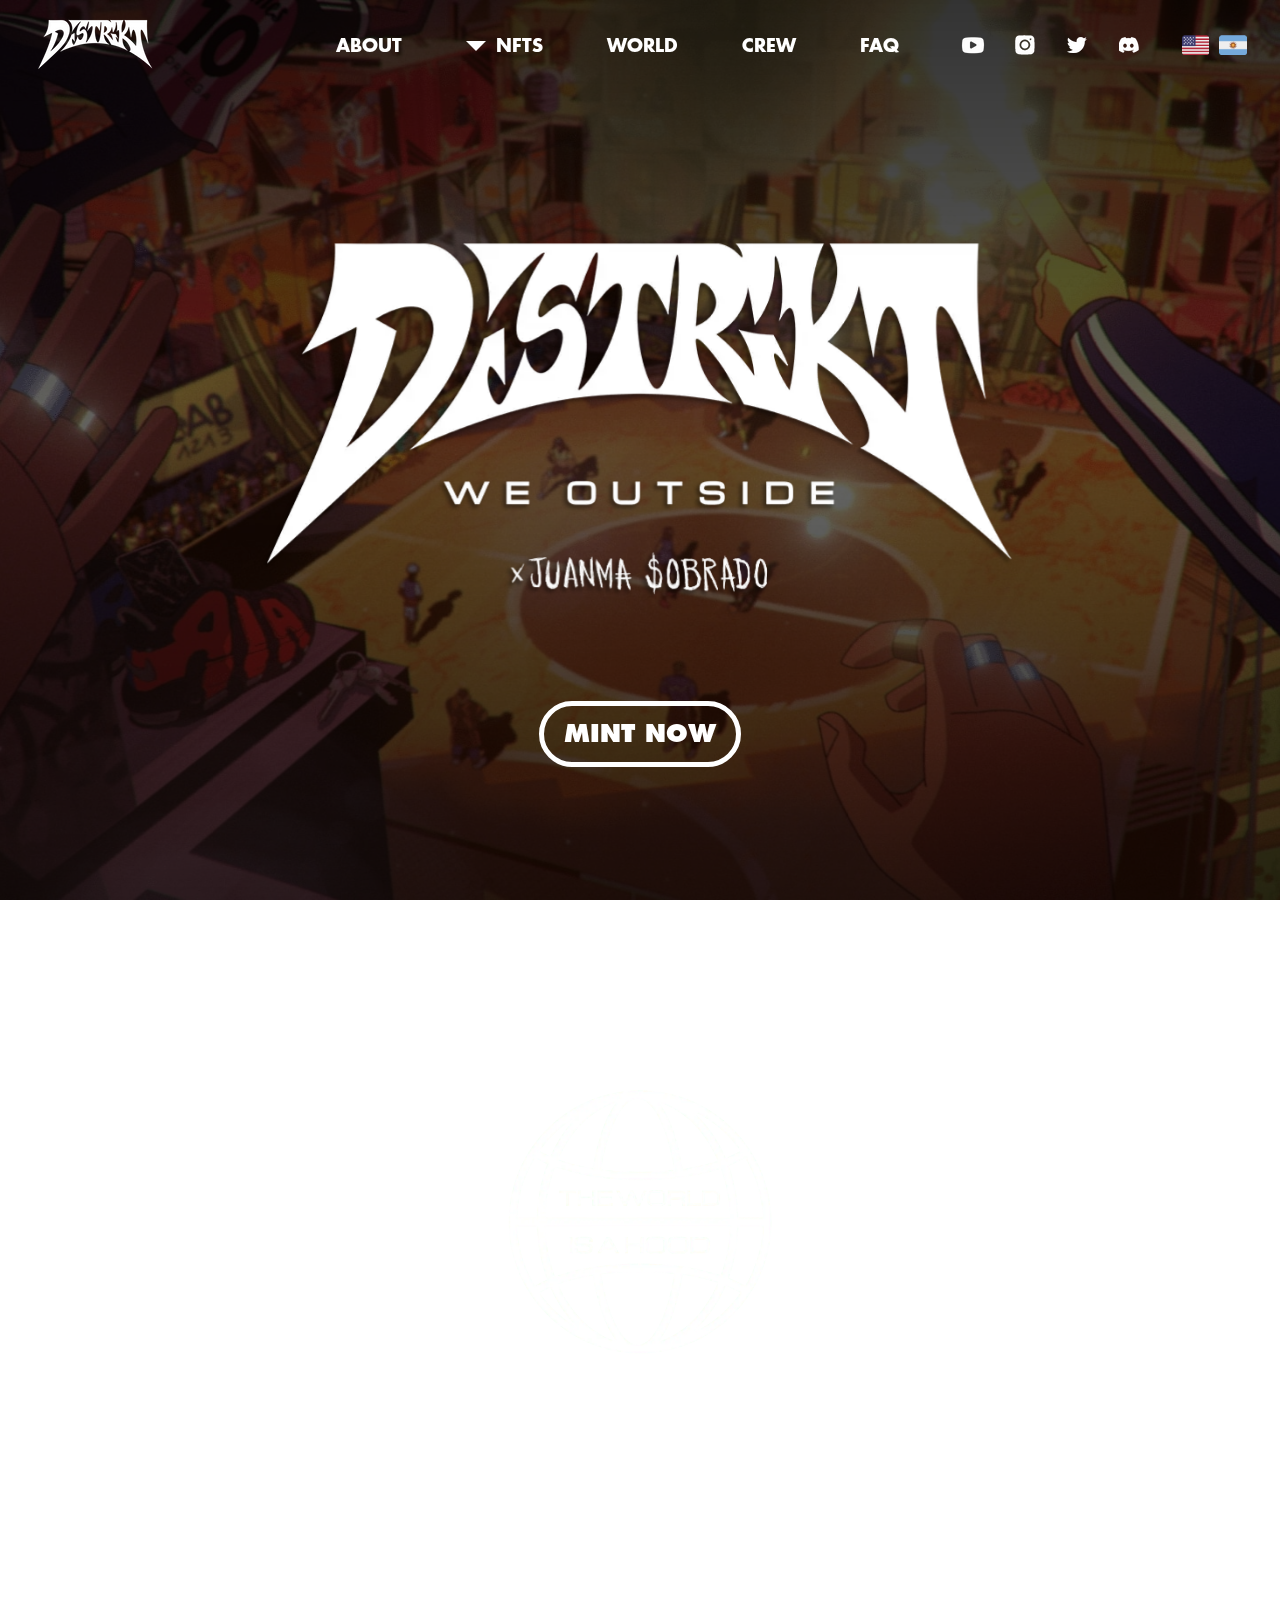
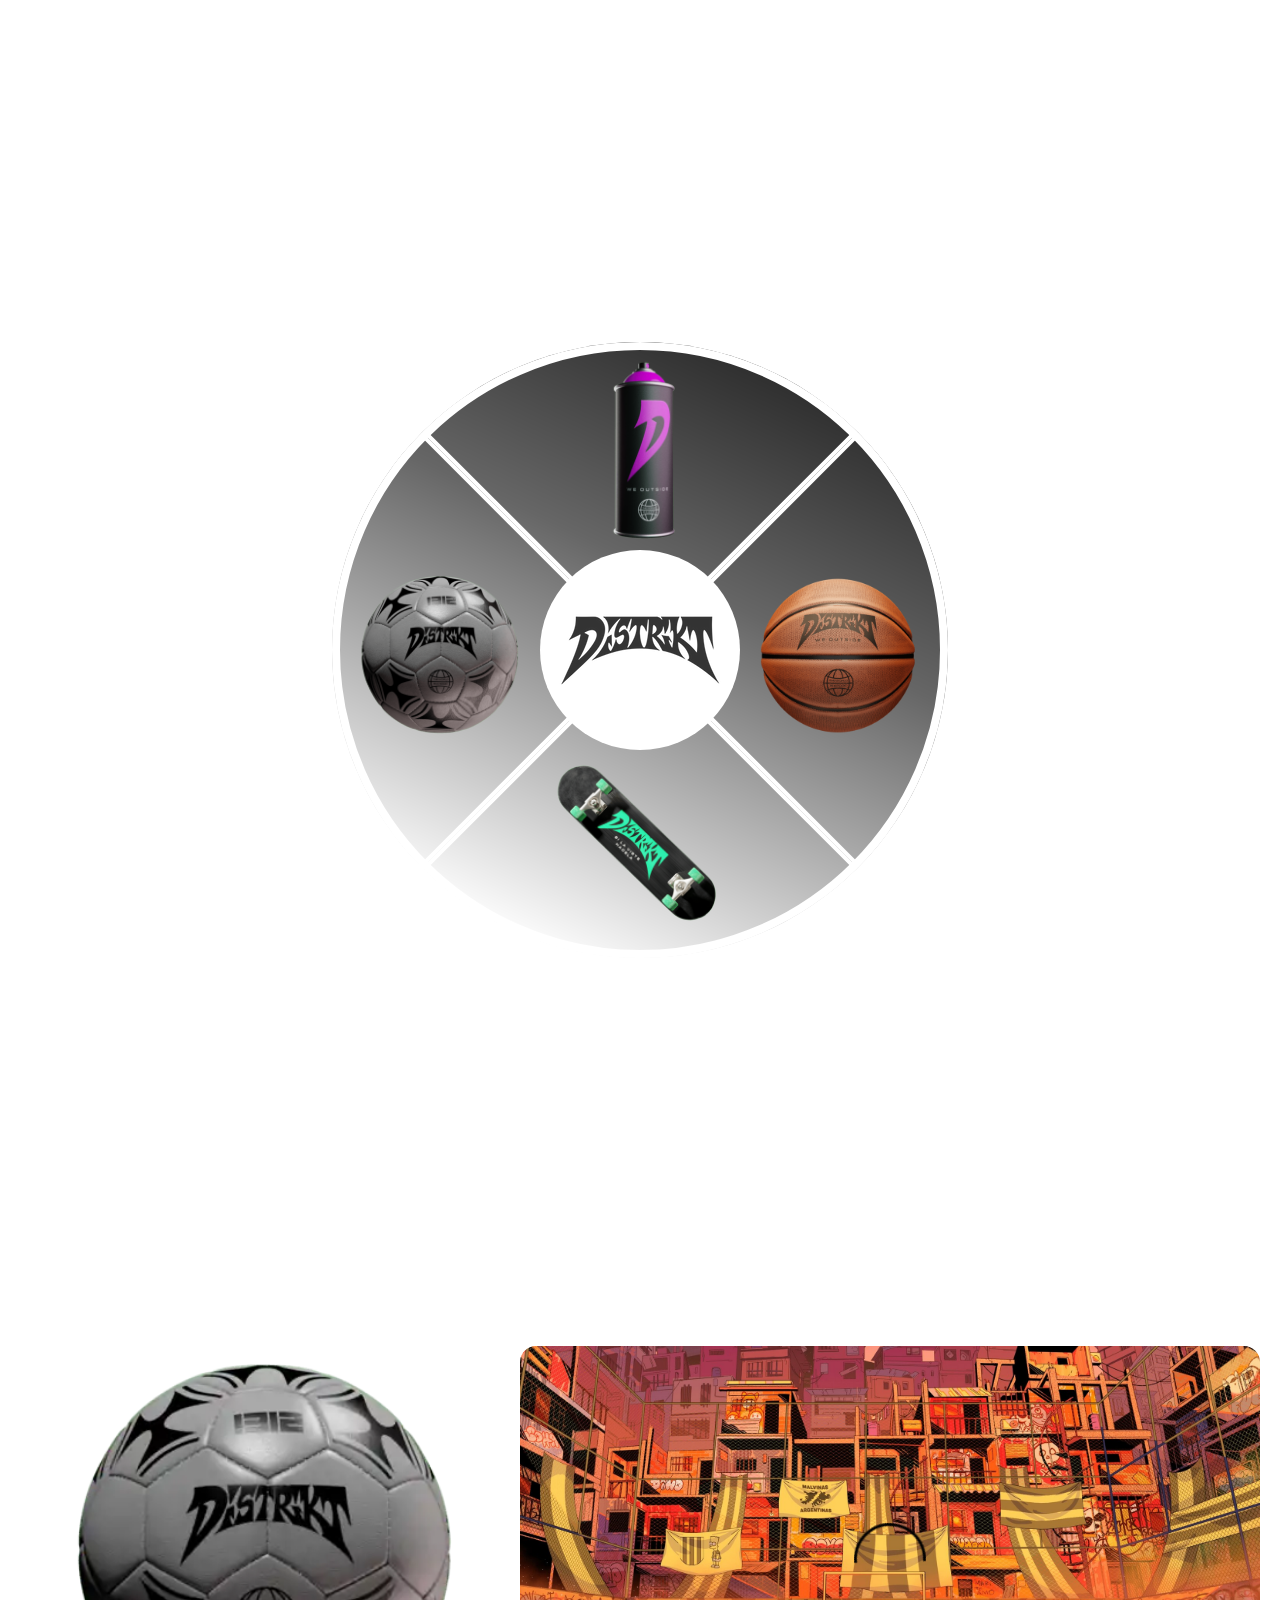
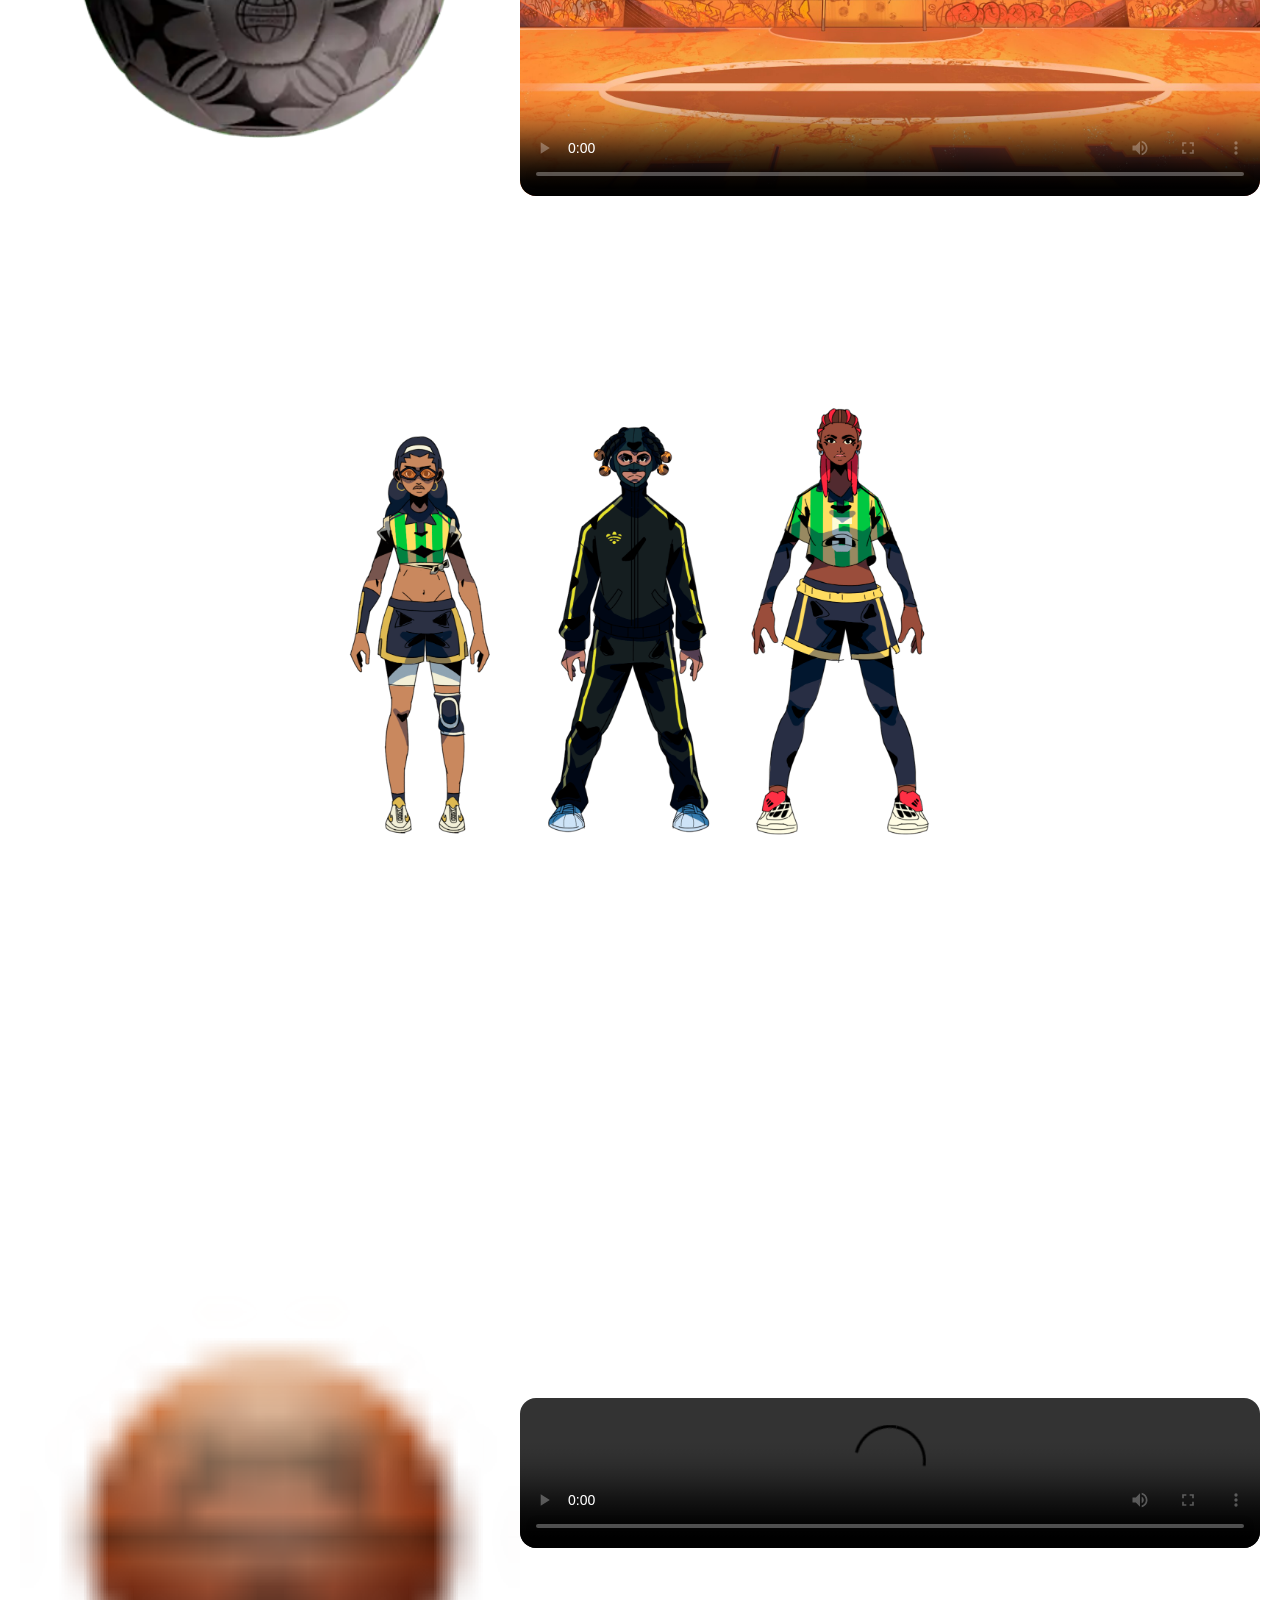
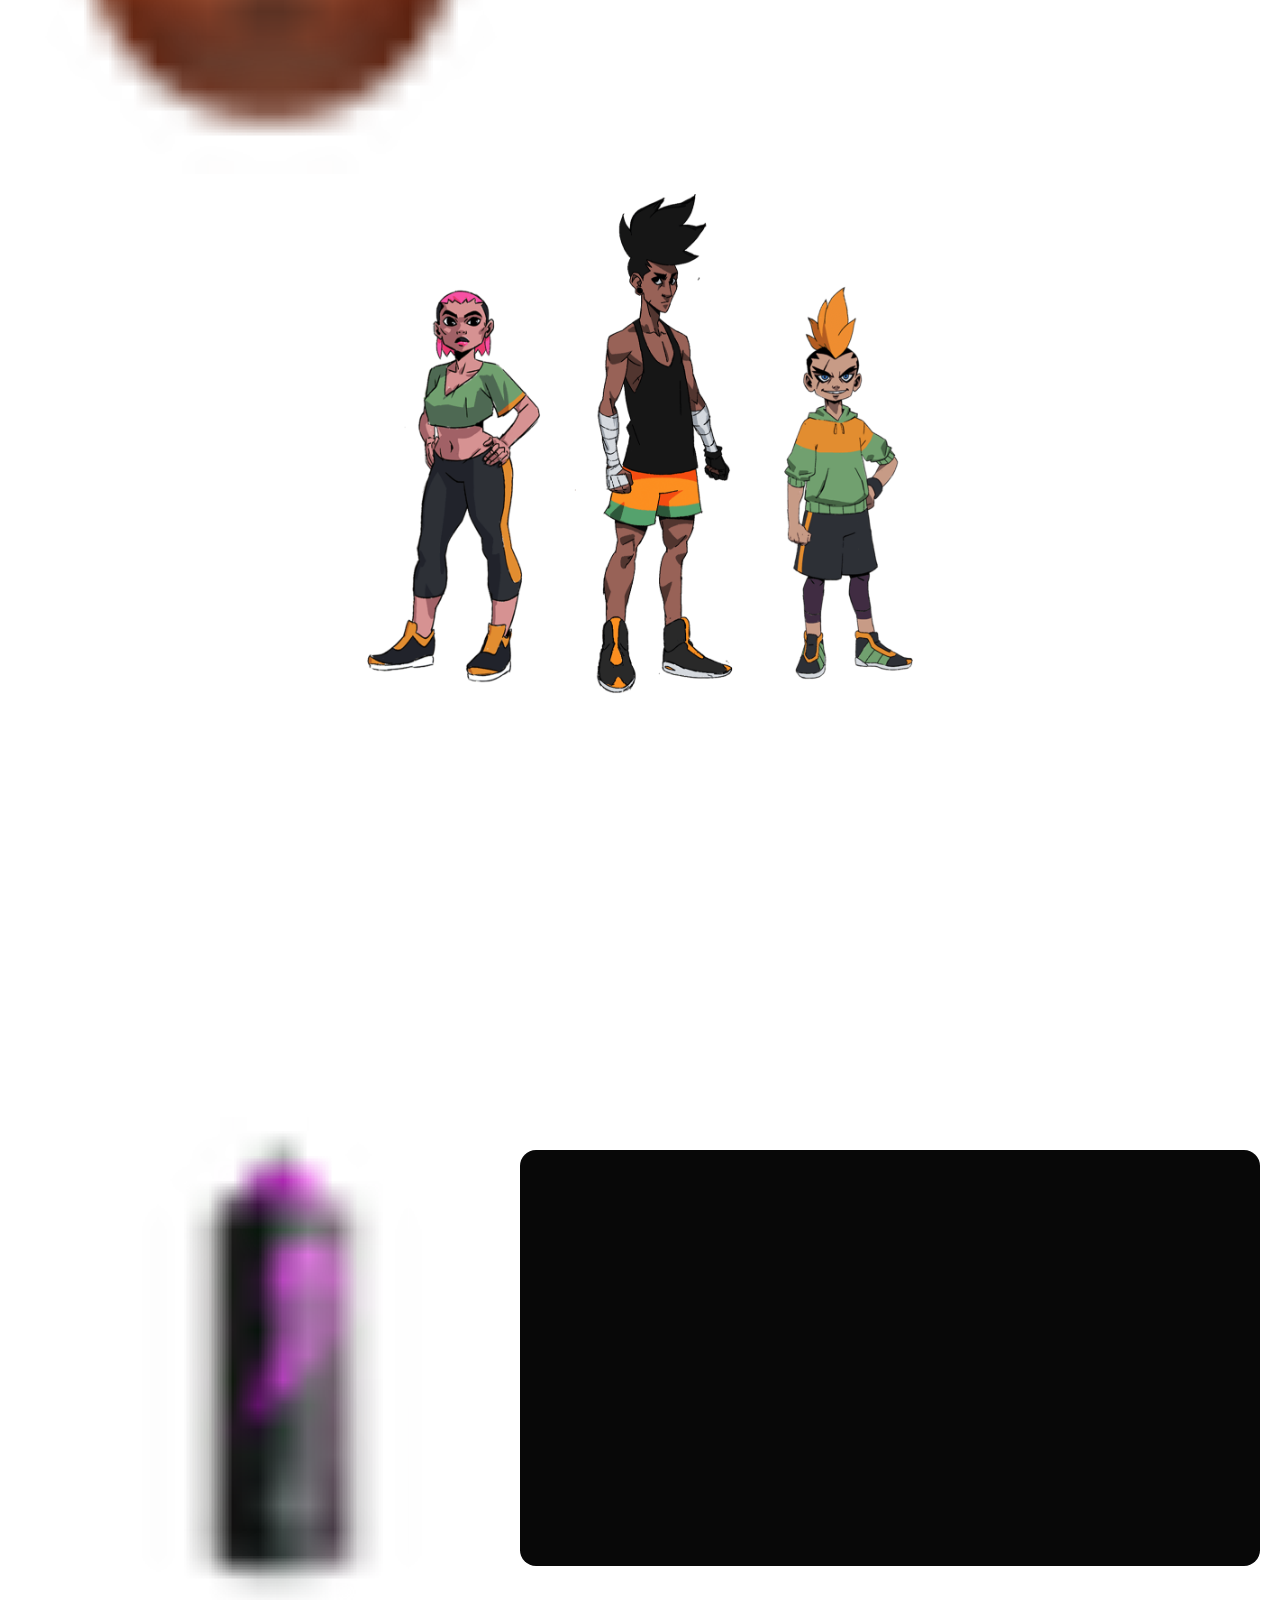
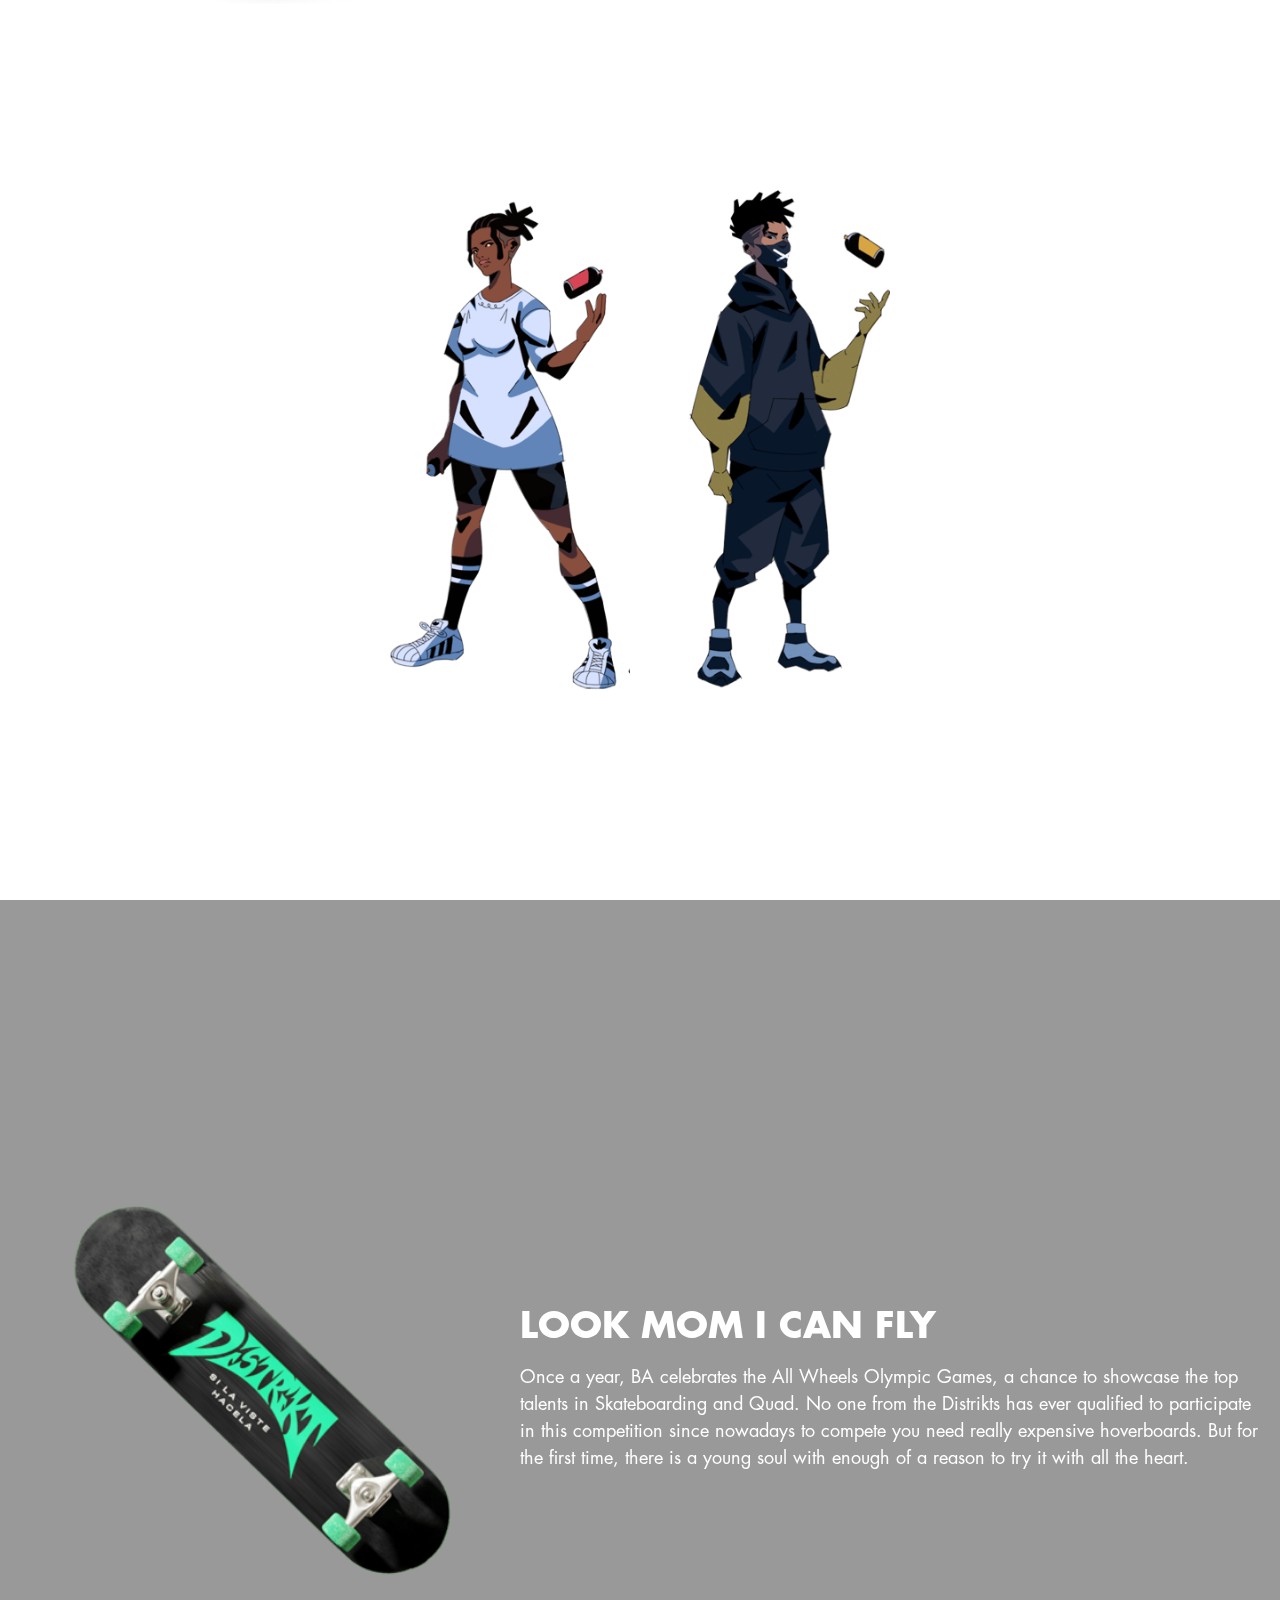
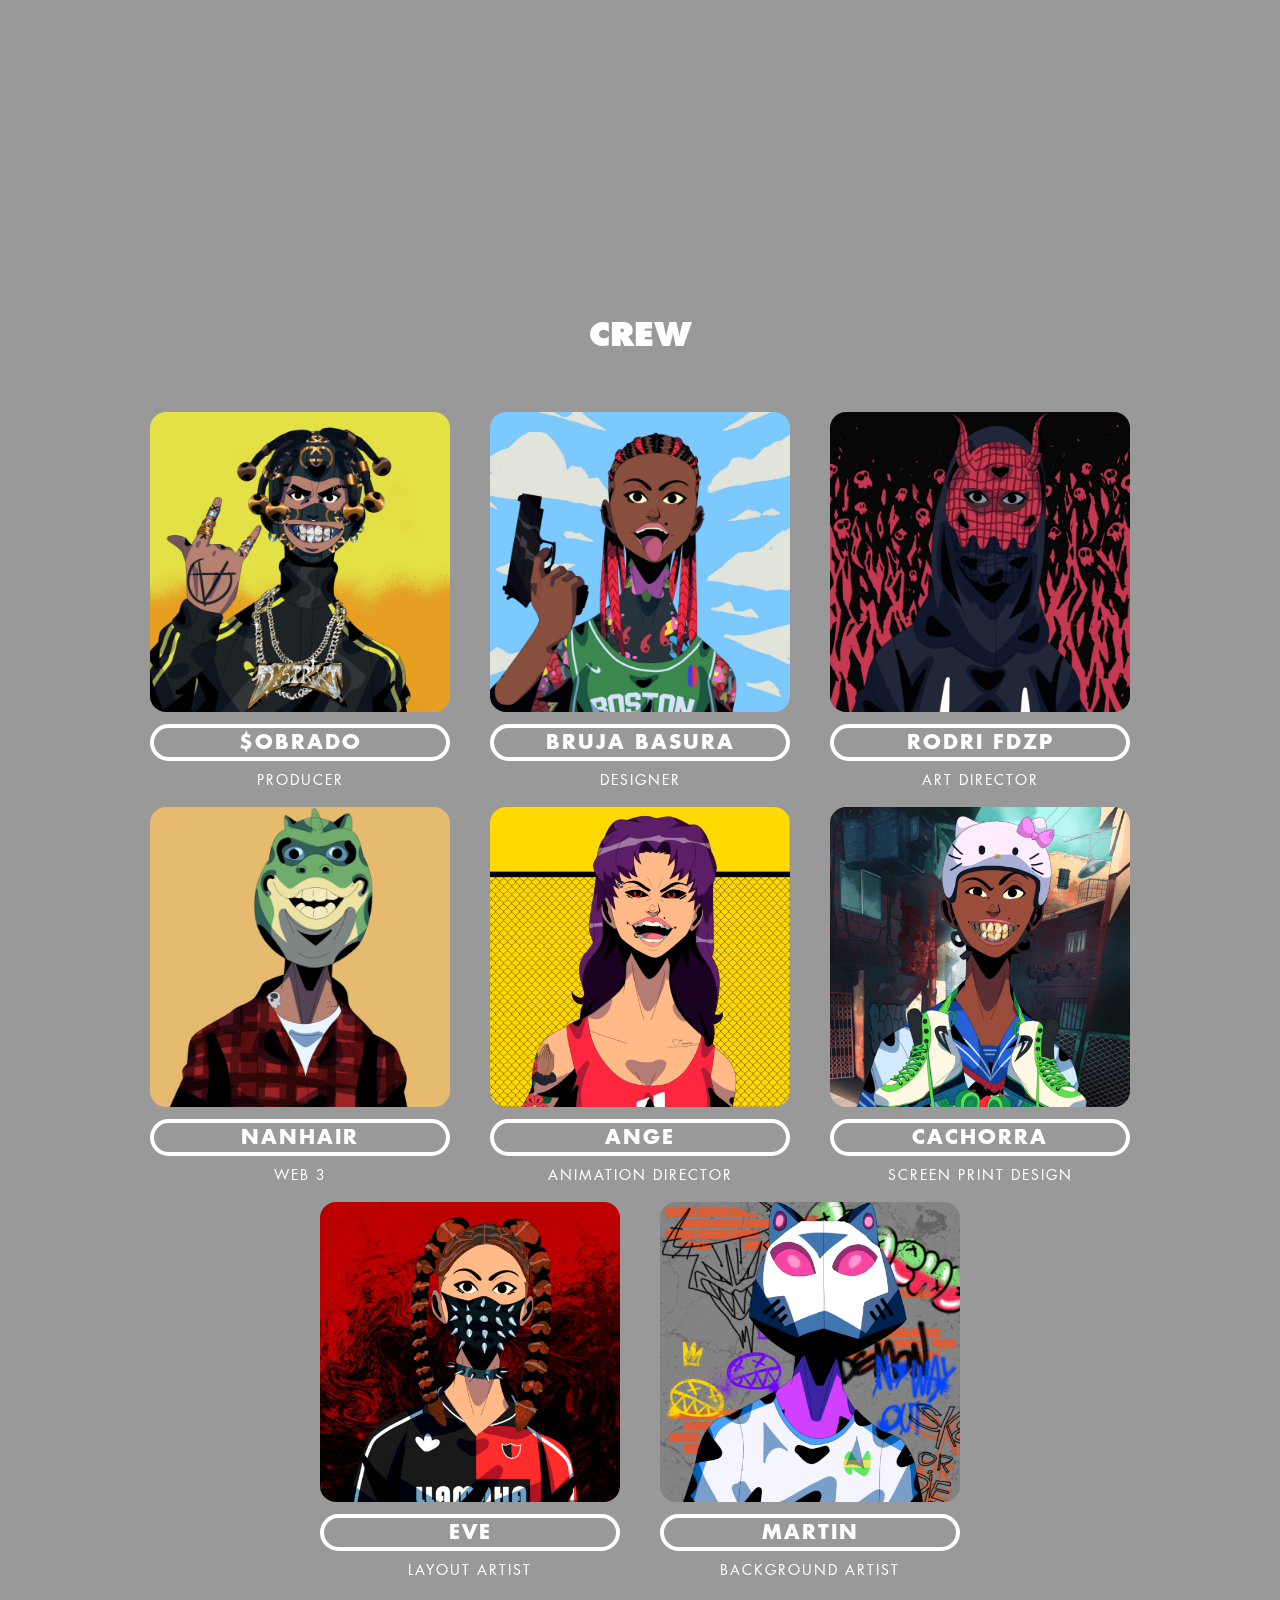
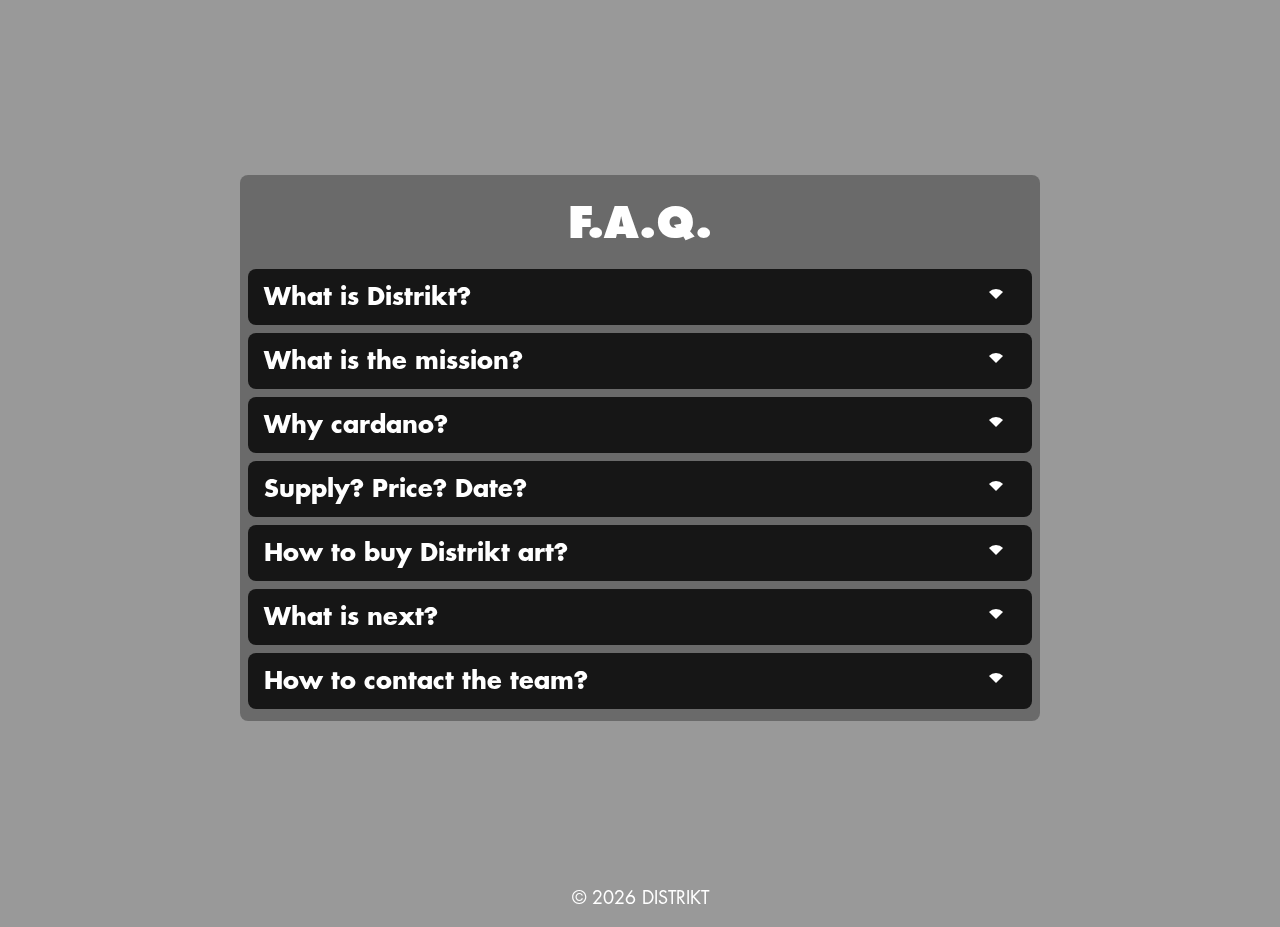
==== commit 6cc3929e: "updated with mint link" ====
--- a/index.html
+++ b/index.html
@@ -1,7 +1,7 @@
-<!DOCTYPE html><html><head><meta charSet="utf-8"/><meta http-equiv="x-ua-compatible" content="ie=edge"/><meta name="viewport" content="width=device-width, initial-scale=1, shrink-to-fit=no"/><title>DISTRIKT</title><link rel="apple-touch-icon" sizes="180x180" href="https://distrikt.art/apple-touch-icon.png"/><link rel="icon" type="image/png" sizes="192x192" href="https://distrikt.art/android-chrome-192x192.png"/><link rel="icon" type="image/png" sizes="512x512" href="https://distrikt.art/android-chrome-512x512.png"/><link rel="icon" type="image/png" sizes="32x32" href="https://distrikt.art/favicon-32x32.png"/><link rel="icon" type="image/png" sizes="16x16" href="https://distrikt.art/favicon-16x16.png"/><meta name="msapplication-TileColor" content="#000000"/><meta name="theme-color" content="#000000"/><meta property="og:title" content="DISTRIKT"/><meta property="og:type" content="website"/><meta property="og:url" content="https://distrikt.art/"/><meta property="og:image" content="https://distrikt.art/cover.jpeg"/><meta property="og:description" content="Animated south-american stories about street, sports and arts. 🏀 🎨 ⚽ 🛹 🛼"/><meta property="og:site_name" content="DISTRIKT"/><meta name="twitter:card" content="summary"/><meta name="twitter:site" content="@DISTRIKTCNFT"/><meta name="twitter:creator" content="@DISTRIKTCNFT"/><meta name="twitter:title" content="DISTRIKT"/><meta name="twitter:description" content="Animated south-american stories about street, sports and arts. 🏀 🎨 ⚽ 🛹 🛼"/><meta name="twitter:image" content="https://distrikt.art/cover.jpeg"/><meta name="generator" content="Gatsby 5.8.1"/><style data-href="/styles.bda7c4a63e3efc63f363.css" data-identity="gatsby-global-css">.splide__container{box-sizing:border-box;position:relative}.splide__list{-webkit-backface-visibility:hidden;backface-visibility:hidden;display:flex;height:100%;margin:0!important;padding:0!important}.splide.is-initialized:not(.is-active) .splide__list{display:block}.splide__pagination{align-items:center;display:flex;flex-wrap:wrap;justify-content:center;margin:0;pointer-events:none}.splide__pagination li{display:inline-block;line-height:1;list-style-type:none;margin:0;pointer-events:auto}.splide:not(.is-overflow) .splide__pagination{display:none}.splide__progress__bar{width:0}.splide{position:relative;visibility:hidden}.splide.is-initialized,.splide.is-rendered{visibility:visible}.splide__slide{-webkit-backface-visibility:hidden;backface-visibility:hidden;box-sizing:border-box;flex-shrink:0;list-style-type:none!important;margin:0;position:relative}.splide__slide img{vertical-align:bottom}.splide__spinner{animation:splide-loading 1s linear infinite;border:2px solid #999;border-left-color:transparent;border-radius:50%;bottom:0;contain:strict;display:inline-block;height:20px;left:0;margin:auto;position:absolute;right:0;top:0;width:20px}.splide__sr{clip:rect(0 0 0 0);border:0;height:1px;margin:-1px;overflow:hidden;padding:0;position:absolute;width:1px}.splide__toggle.is-active .splide__toggle__play,.splide__toggle__pause{display:none}.splide__toggle.is-active .splide__toggle__pause{display:inline}.splide__track{overflow:hidden;position:relative;z-index:0}@keyframes splide-loading{0%{transform:rotate(0)}to{transform:rotate(1turn)}}.splide__track--draggable{-webkit-touch-callout:none;-webkit-user-select:none;user-select:none}.splide__track--fade>.splide__list>.splide__slide{margin:0!important;opacity:0;z-index:0}.splide__track--fade>.splide__list>.splide__slide.is-active{opacity:1;z-index:1}.splide--rtl{direction:rtl}.splide__track--ttb>.splide__list{display:block}.splide__arrow{align-items:center;background:#ccc;border:0;border-radius:50%;cursor:pointer;display:flex;height:2em;justify-content:center;opacity:.7;padding:0;position:absolute;top:50%;transform:translateY(-50%);width:2em;z-index:1}.splide__arrow svg{fill:#000;height:1.2em;width:1.2em}.splide__arrow:hover:not(:disabled){opacity:.9}.splide__arrow:disabled{opacity:.3}.splide__arrow:focus-visible{outline:3px solid #0bf;outline-offset:3px}.splide__arrow--prev{left:1em}.splide__arrow--prev svg{transform:scaleX(-1)}.splide__arrow--next{right:1em}.splide.is-focus-in .splide__arrow:focus{outline:3px solid #0bf;outline-offset:3px}.splide__pagination{bottom:.5em;left:0;padding:0 1em;position:absolute;right:0;z-index:1}.splide__pagination__page{background:#ccc;border:0;border-radius:50%;display:inline-block;height:8px;margin:3px;opacity:.7;padding:0;position:relative;transition:transform .2s linear;width:8px}.splide__pagination__page.is-active{background:#fff;transform:scale(1.4);z-index:1}.splide__pagination__page:hover{cursor:pointer;opacity:.9}.splide__pagination__page:focus-visible{outline:3px solid #0bf;outline-offset:3px}.splide.is-focus-in .splide__pagination__page:focus{outline:3px solid #0bf;outline-offset:3px}.splide__progress__bar{background:#ccc;height:3px}.splide__slide{-webkit-tap-highlight-color:rgba(0,0,0,0)}.splide__slide:focus{outline:0}@supports(outline-offset:-3px){.splide__slide:focus-visible{outline:3px solid #0bf;outline-offset:-3px}}@media screen and (-ms-high-contrast:none){.splide__slide:focus-visible{border:3px solid #0bf}}@supports(outline-offset:-3px){.splide.is-focus-in .splide__slide:focus{outline:3px solid #0bf;outline-offset:-3px}}@media screen and (-ms-high-contrast:none){.splide.is-focus-in .splide__slide:focus{border:3px solid #0bf}.splide.is-focus-in .splide__track>.splide__list>.splide__slide:focus{border-color:#0bf}}.splide__toggle{cursor:pointer}.splide__toggle:focus-visible{outline:3px solid #0bf;outline-offset:3px}.splide.is-focus-in .splide__toggle:focus{outline:3px solid #0bf;outline-offset:3px}.splide__track--nav>.splide__list>.splide__slide{border:3px solid transparent;cursor:pointer}.splide__track--nav>.splide__list>.splide__slide.is-active{border:3px solid #000}.splide__arrows--rtl .splide__arrow--prev{left:auto;right:1em}.splide__arrows--rtl .splide__arrow--prev svg{transform:scaleX(1)}.splide__arrows--rtl .splide__arrow--next{left:1em;right:auto}.splide__arrows--rtl .splide__arrow--next svg{transform:scaleX(-1)}.splide__arrows--ttb .splide__arrow{left:50%;transform:translate(-50%)}.splide__arrows--ttb .splide__arrow--prev{top:1em}.splide__arrows--ttb .splide__arrow--prev svg{transform:rotate(-90deg)}.splide__arrows--ttb .splide__arrow--next{bottom:1em;top:auto}.splide__arrows--ttb .splide__arrow--next svg{transform:rotate(90deg)}.splide__pagination--ttb{bottom:0;display:flex;flex-direction:column;left:auto;padding:1em 0;right:.5em;top:0}@font-face{font-named-instance:"Regular";font-display:swap;font-family:FuturaStd;font-style:normal;font-weight:100 400;src:url(/static/FuturaStdBook-5f83b0049a36e35d22658f272d501f66.otf) format("opentype")}@font-face{font-named-instance:"Bold";font-display:swap;font-family:FuturaStd;font-style:normal;font-weight:600;src:url(/static/FuturaStdBold-fe9bd26c044eb0bfaa28ec000f633e35.otf) format("opentype")}@font-face{font-named-instance:"ExtraBold";font-display:swap;font-family:FuturaStd;font-style:normal;font-weight:800;src:url(/static/FuturaStdExtraBold-db6be7c246fd3f966ebc75201dbd263a.otf) format("opentype")}*{box-sizing:border-box}*,body,html{margin:0;padding:0}body,html{background-color:transparent;color:#fff;font-family:FuturaStd,sans-serif;font-size:16px;line-height:1;overflow-x:hidden;position:relative;scroll-behavior:smooth}.layout{align-items:center;display:flex;flex-direction:column;height:100%;width:100%}.bg{background-image:url(/static/homepage-c6bec5832e70d124538a68eccf1e6095.jpg);background-position:50%;background-repeat:no-repeat;background-size:cover;height:100vh;transition:background-size .2s ease-out;width:100vw;z-index:-1}.bg,.mask{bottom:0;left:0;position:fixed;right:0;top:0}.mask{background:linear-gradient(180deg,rgba(0,0,0,.8) 0,rgba(0,0,0,.6) 50%,rgba(0,0,0,.8))}.intro-video{height:100vh;object-fit:cover;object-position:center;width:100%;z-index:-1}.unmask{width:100%}nav.nav-bar{align-items:center;display:flex;padding:8px 30px;position:fixed;width:100%;z-index:1000}nav.nav-bar .overlay{-webkit-backdrop-filter:blur(8px);backdrop-filter:blur(8px);background:rgba(0,0,0,.1);display:block;height:100%;left:0;margin:0;padding:0;position:fixed;top:0;width:100%}nav.nav-bar #menuToggle{display:none;margin-left:8px;position:relative;z-index:1}nav.nav-bar #menuToggle .ham{align-items:center;cursor:pointer;display:flex;flex-direction:column;height:50px;justify-content:center;position:relative;-webkit-user-select:none;user-select:none;width:50px;z-index:2}nav.nav-bar #menuToggle .ham>span{background:#fff;border-radius:3px;display:block;height:4px;margin-bottom:5px;position:absolute;transition:transform .5s cubic-bezier(.77,.2,.05,1),background .5s cubic-bezier(.77,.2,.05,1),opacity .55s ease;width:33px;z-index:1}nav.nav-bar #menuToggle .ham>span:first-child{transform:translateY(-6px)}nav.nav-bar #menuToggle .ham>span:nth-child(2){transform:translateY(1px)}nav.nav-bar #menuToggle .ham>span:last-child{transform:translateY(8px)}nav.nav-bar #menuToggle .ham.open>span{top:auto;transform:rotate(45deg)}nav.nav-bar #menuToggle .ham.open>span:nth-last-child(2){bottom:auto;transform:rotate(-45deg)}nav.nav-bar #menuToggle .ham.open>span:nth-last-child(3){opacity:0}nav.nav-bar #menuToggle #mobileMenu{background-color:rgba(0,0,0,.85);border-radius:15px;list-style-type:none;padding:50px 16px 16px;position:absolute;right:0;top:0;transform:scale(0);transform-origin:top right;transition:transform .5s cubic-bezier(.77,.2,.05,1);width:260px}nav.nav-bar #menuToggle #mobileMenu.open{transform:scale(1)}nav.nav-bar #menuToggle #mobileMenu li{color:#efefef;cursor:pointer;font-size:20px;font-weight:600;padding:8px 4px;text-decoration:none;text-transform:uppercase}nav.nav-bar #menuToggle #mobileMenu li .nft-menu{align-items:center;display:flex;width:100%}nav.nav-bar #menuToggle #mobileMenu li .nft-menu .arrow-down{margin-left:12px;margin-right:0;transition:transform .3s ease-in-out}nav.nav-bar #menuToggle #mobileMenu li .nft-menu .arrow-down.open{transform:rotate(180deg)}nav.nav-bar #menuToggle #mobileMenu li.nested-menu{display:none;padding:8px 4px}nav.nav-bar #menuToggle #mobileMenu li.nested-menu.open{display:block}nav.nav-bar #menuToggle #mobileMenu li.nested-menu ul{list-style:none;margin-left:10px;padding:0}nav.nav-bar #menuToggle #mobileMenu li.nested-menu ul li{font-size:16px}nav.nav-bar #menuToggle #mobileMenu li.nested-menu ul li a{color:#efefef;text-decoration:none}nav.nav-bar #menuToggle #mobileMenu li.nested-menu ul li a:hover{color:#fff}nav.nav-bar #menuToggle #mobileMenu li a,nav.nav-bar #menuToggle #mobileMenu li div{transition:letter-spacing .3s ease-in-out}nav.nav-bar #menuToggle #mobileMenu li>a:hover,nav.nav-bar #menuToggle #mobileMenu li>div:hover{letter-spacing:1px}.nav-bg{background:linear-gradient(180deg,rgba(0,0,0,.9) 0,rgba(0,0,0,.4) 50%,transparent);height:90px;left:0;opacity:0;position:fixed;top:0;transition:opacity .3s ease-in-out;width:100%;z-index:0}.brand,.pages{z-index:1}.brand{cursor:pointer;width:130px}ul.socials{display:flex;justify-content:space-between;list-style:none}ul.socials li{align-items:center;border-radius:20px;display:flex;height:40px;justify-content:center;margin:0 6px;width:40px}ul.socials li:hover{background-color:#000}ul.pages{display:flex;flex:1 1;justify-content:flex-end;list-style:none;margin-right:16px}ul.pages>li{align-items:center;display:flex;margin:0 24px}ul.pages>li a,ul.pages>li>div{border-radius:36px;color:#fff;cursor:pointer;font-size:24px;font-weight:600;padding:10px 16px 8px;text-decoration:none;text-transform:uppercase;transition:background-color .2s ease-in-out}ul.pages.about>li.n-about div,ul.pages.airdrops>li.n-airdrops>div,ul.pages.crew>li.n-crew div,ul.pages.distrikt-pass>li.n-distrikt-pass>div,ul.pages.faq>li.n-faq div,ul.pages.main-collection>li.n-main-collection>div,ul.pages.world>li.n-world div,ul.pages>li a:hover,ul.pages>li>div:hover{background-color:#000}.arrow-down{border-left:10px solid transparent;border-right:10px solid transparent;border-top:10px solid #fff;height:0;margin-right:10px;width:0}div.dropdown{align-items:center;display:flex;position:relative}div.dropdown .dropdown-wrapper{height:0;left:0;opacity:0;overflow:hidden;padding-top:8px;position:absolute;top:150%;transition:all .2s ease-in-out;z-index:100}div.dropdown:hover>.dropdown-wrapper{height:auto;opacity:1;top:100%}div.dropdown ul{-webkit-backdrop-filter:blur(2px);backdrop-filter:blur(2px);background-color:rgba(0,0,0,.6);border-radius:15px;list-style:none;padding:10px 5px;width:220px}div.dropdown ul>li a{display:inline-block;font-size:16px;margin-bottom:4px;width:100%}div.dropdown ul>li a:last-child{margin-bottom:0}.banner{height:100vh;max-width:800px;padding:20px;width:100%}.about-content,.banner{align-items:center;display:flex;flex-direction:column;justify-content:center}.about-content{max-width:960px}.about-content p{font-size:18px;font-weight:600;line-height:1.5;margin-bottom:0;margin-top:40px;text-align:center;text-transform:uppercase}.about-content .logo{width:300px}#basket,#crew,#faq,#football,#graffiti,#skate,#world,.f-grid{align-items:center;background-attachment:fixed;background-size:cover;display:flex;flex-direction:column;justify-content:center;width:100%}#world{background-image:url(/static/world-ae9158744f41256d60c122b1c4a924d9.jpg);background-size:cover;transition:background-image .3s ease}#world.basket{background-image:url(/static/basket-alt-22498087a5715a57e88f2efb6659eec4.jpg)}#world.graffiti{background-image:url(/static/graffcity-ed4fe4b039419d278e6099ee27d00224.jpg)}#world.football{background-image:url(/static/futbol-alt-af2aed0b968c985594a665df3ed5f35c.jpg)}#world.quad,#world.skate{background-image:url(/static/skateandquad-14905f513be2f6d6a1fc6b205036f7c5.jpg)}#graffiti{background-image:url(/static/graffcity-ed4fe4b039419d278e6099ee27d00224.jpg);padding:40px 20px}#basket{background-image:url(/static/basket-alt-22498087a5715a57e88f2efb6659eec4.jpg);padding:40px 20px}#faq{background-image:url(/static/faq_bg-4c7b83a96d28d431ccc43c7071ace1c2.jpg)}#faq .f-grid{background-color:rgba(0,0,0,.4);display:flex;flex-direction:column;justify-content:flex-start;min-height:100vh}#faq .f-grid .accordion-wrapper{margin:auto 0}#faq .f-grid .accordion-wrapper h1{font-size:42px;font-weight:800;margin:20px 0;text-align:center}#faq .f-grid .accordion-wrapper a{color:#fff;font-weight:700}#crew{background-image:url(/static/crew_bg-46d6efce6a100c470f72e5d1872acd40.jpg)}#football{background:linear-gradient(180deg,rgba(0,0,0,.8) 0,rgba(0,0,0,.6) 50%,rgba(0,0,0,.8)),url(/static/futbol-95354abf75bd79713d49ca508257284f.jpg);background-attachment:fixed;background-size:cover;padding:40px 20px}#skate{background-image:url(/static/skateandquad-alt-f31391323ae12a3bb03b8e97c5a1bed5.jpg)}#skate .f-grid{background-color:rgba(0,0,0,.4);height:100%;padding:40px 20px}.scroll-snap{min-height:100vh}div.world-contents{align-items:center;display:flex;flex-direction:column;justify-content:center;position:relative;width:600px}div.world-contents img.wheel{height:auto;width:100%}div.world-contents .basket-img,div.world-contents .football-img,div.world-contents .graffiti-img,div.world-contents .quad-img,div.world-contents .skate-img{cursor:pointer;height:200px;position:absolute;width:200px}div.world-contents .graffiti-img{left:50%;top:10px;transform:translateX(-50%)}div.world-contents .basket-img{left:15px;top:40%;transform:translateY(-50%)}div.world-contents .football-img{right:10px;top:40%;transform:translateY(-50%)}div.world-contents .skate-img{bottom:7%;left:16%}div.world-contents .quad-img{bottom:7%;right:15%}div.world-contents .basket-img:hover,div.world-contents .football-img:hover,div.world-contents .graffiti-img:hover,div.world-contents .quad-img:hover,div.world-contents .skate-img:hover{filter:drop-shadow(0 0 10px #fff)}.grid{align-items:center;display:flex;height:100vh;max-width:1300px;width:100%}.grid-item.content{flex:1 1}.grid-item.content h1{font-size:36px;font-weight:600;margin-bottom:20px;text-transform:uppercase}.grid-item.content p{font-size:18px;line-height:1.5}.grid-item.content .title{align-items:center;display:flex;margin-bottom:20px}.grid-item.content .title h1{margin:0}.grid-item.content .title button{background:none;border:4px solid #fff;border-radius:30px;color:#fff;cursor:pointer;font-size:24px;font-weight:700;margin-left:24px;padding:4px 8px 4px 40px;position:relative;transition:all .3s ease}.grid-item.content .title button:after{border-bottom:10px solid transparent;border-left:16px solid #fff;border-top:10px solid transparent;content:"";height:0;left:16px;position:absolute;top:50%;transform:translateY(-50%);width:0}.grid-item.content .title button:hover{background-color:#fff;color:#444}.grid-item.content .title button:hover:after{border-left:16px solid #444}.grid-item .skate{height:500px;position:relative;width:500px}.grid-item .skate img{height:100%;position:absolute;width:100%}.grid-item .skate img:first-child{animation:crossFade1 10s 3s infinite}.grid-item .skate img:nth-child(2){animation:crossFade2 10s 3s infinite;opacity:0}#basket .grid,#football .grid,#graffiti .grid{height:auto;margin-bottom:150px;margin-top:150px}@keyframes crossFade1{0%{opacity:1}50%{opacity:0}to{opacity:1}}@keyframes crossFade2{0%{opacity:0}50%{opacity:1}to{opacity:0}}.progress-bar{background-color:#fff;bottom:0;left:0;overflow:hidden;position:absolute}.progress-bar>div{background:#ff3232;background:linear-gradient(90deg,#ff3232 0,#fff832 20%,#3632ff 40%,#31e9f9 60%,#35f931 80%,#fc32f5);height:5px;width:100vw}.slide-container{align-items:center;display:flex;justify-content:center;padding-bottom:120px;width:100%}.slider div.splide__slide{width:100%}.slider div.slide{align-items:center;display:flex;flex-direction:column;height:100%;width:100%}.slider div.slide img{height:100%;object-fit:contain;object-position:center bottom;width:100%}.slider div.slide p.caption{font-size:20px;font-weight:600;height:36px;line-height:36px;transition:color .3s ease}.slider .splide__arrow{border-radius:0;height:50px;opacity:1;overflow:visible;width:50px}.slider .splide__arrows.splide__arrows--ltr{align-items:center;display:flex;flex-direction:row;justify-content:center}.slider .splide__arrow--next svg,.slider .splide__arrow--prev svg{opacity:0}.slider .splide__arrow--next{background:url([data-uri]),transparent;background-repeat:no-repeat;background-size:contain;position:relative;transform:translate(50px,50%)}.slider .splide__arrow--next:disabled{opacity:.15}.slider .splide__arrow--prev{background:url([data-uri]),transparent;background-repeat:no-repeat;background-size:contain;position:relative;transform:translate(-50px,50%)}.slider .splide__arrow--prev:disabled{opacity:.15}div.crews{flex-wrap:wrap;justify-content:center;margin:0 auto;max-width:1375px;width:100%}div.crews,div.crews div.crew{align-items:center;display:flex}div.crews div.crew{flex-direction:column;margin:10px 20px;width:300px}div.crews div.crew img{border-radius:16px;height:auto;margin-bottom:12px;object-fit:cover;object-position:center bottom;width:100%}div.crews div.crew p.role{font-size:14px;transition:color .3s ease}div.crews div.crew p.name,div.crews div.crew p.role{letter-spacing:2px;text-align:center;text-transform:uppercase}div.crews div.crew p.name{border:4px solid #fff;border-radius:32px;font-size:20px;font-weight:600;margin-bottom:12px;padding:5px 8px 4px;transition:all .3s ease;width:100%}div.crews div.crew p.name:hover{background-color:#fff;color:#000}@media screen and (max-width:679px){div.crews{align-items:flex-start}div.crews div.crew{margin:10px 8px;width:200px}div.crews div.crew p.name{font-size:16px}}@media screen and (max-width:431px){div.crews{align-items:flex-start}div.crews div.crew{width:280px}}#crew .f-grid{background-color:rgba(0,0,0,.4);min-height:100vh;padding:40px 0}#crew .f-grid h1{margin-bottom:50px;text-transform:uppercase}.accordion-wrapper{-webkit-backdrop-filter:blur(4px);backdrop-filter:blur(4px);background-color:rgba(0,0,0,.3);border-radius:8px;display:flex;flex-direction:column;max-width:100%;overflow:hidden;padding:8px;width:800px}.accordion-wrapper .panel{background-color:rgba(0,0,0,.8);border-radius:8px;color:#fff;margin:4px 0;overflow:hidden;transition:margin-bottom .3s ease,background-color .3s ease}.accordion-wrapper .panel:last-child{margin-bottom:0}.accordion-wrapper .panel:first-child{margin-top:0}.accordion-wrapper .panel:hover{background-color:rgba(0,0,0,.9)}.accordion-wrapper .panel button{background-color:transparent;border:none;color:#fff;cursor:pointer;display:flex;font-family:FuturaStd,sans-serif;font-size:24px;font-weight:600;line-height:1;padding:16px;text-align:left;width:100%}.accordion-wrapper .panel button span{flex:1 1}.accordion-wrapper .panel button .arrow-down{border:10px solid transparent;border-bottom-color:#fff;border-radius:10px;height:0;margin-left:8px;margin-top:-16px;transform:rotate(180deg);transform-origin:bottom;transition:transform .3s ease;width:0}.accordion-wrapper .panel p{font-size:18px;line-height:1.5;max-height:0;opacity:0;overflow:hidden;transition:all .4s ease-in,all 0 ease-out}.accordion-wrapper .panel.active{margin:16px 0}.accordion-wrapper .panel.active:last-child{margin-bottom:0}.accordion-wrapper .panel.active:first-child{margin-top:0}.accordion-wrapper .panel.active button .arrow-down{margin-top:-10px;transform:rotate(0deg);transition:transform .3s ease}.accordion-wrapper .panel.active p{max-height:1000px;opacity:1;padding:16px}.accordion-wrapper>p{display:none}#faq .f-grid>p.copy{font-size:18px;margin:20px 0;text-align:center}@media screen and (max-width:969px){.nav-bg{height:70px}.brand{width:120px}.about-content p{font-size:18px;font-weight:600;line-height:1.5;margin-bottom:40px;margin-top:40px;max-width:600px;padding:0 16px;text-align:center;text-transform:uppercase}.about-content .logo{width:200px}.slider .splide__arrow{height:30px;width:30px}.grid{height:auto;margin-bottom:100px;max-width:1300px}.grid,.grid-item.content{align-items:center;flex-direction:column}.grid-item.content{display:flex}.grid-item.content h1{font-size:30px}.grid-item.img{margin:0 auto;width:350px}.grid-item.img img{object-fit:cover;object-position:10%;width:100%}.grid-item .skate{height:350px;width:350px}#faq .f-grid{justify-content:flex-start;min-height:auto}#faq .f-grid .accordion-wrapper{border-radius:0;padding-top:80px;width:100%}#faq .f-grid .accordion-wrapper h1{font-size:26px;line-height:1.5}#faq .f-grid .accordion-wrapper .panel button{font-size:18px}#faq .f-grid .accordion-wrapper>p{display:inline-block;font-size:14px;padding:16px;text-align:center}#faq .f-grid>p.copy{display:none}#basket .grid,#graffiti .grid{height:auto;margin-bottom:150px;margin-top:50px}}@media screen and (max-width:1420px){ul.pages>li{margin:0 16px}ul.pages>li a,ul.pages>li div{font-size:18px}}@media screen and (max-width:1200px){ul.pages{margin-right:8px}ul.pages>li{margin:0 8px}ul.pages>li a,ul.pages>li div{font-size:18px}}@media screen and (max-width:1100px){ul.pages>li{margin:0}ul.pages>li a,ul.pages>li div{font-size:18px}}@media screen and (max-width:1024px){ul.pages>li{margin:0}ul.pages>li a,ul.pages>li div{font-size:16px}}@media screen and (max-width:969px){nav.nav-bar{padding:0 8px}nav.nav-bar .brand{margin-right:auto}nav.nav-bar ul.pages{display:none}nav.nav-bar ul.socials{margin-left:auto}nav.nav-bar ul.socials li{border-radius:0;margin:0 4px;width:35px}nav.nav-bar ul.socials li:hover{background-color:transparent}nav.nav-bar ul.socials.desktop{display:none}nav.nav-bar #menuToggle{display:block}}.modal{align-items:center;-webkit-backdrop-filter:blur(5px);backdrop-filter:blur(5px);background-color:rgba(0,0,0,.8);bottom:0;display:flex;height:100vh;justify-content:center;overflow:hidden;position:fixed;right:0;transition:width .3s ease,height .3s ease;width:0;z-index:1000}.modal-overlay{display:none;height:100%;left:0;position:absolute;top:0;width:100%}.modal-content{border-radius:10px;max-width:1000px;overflow:hidden;position:relative;width:100%}.modal-content video{border-radius:10px;height:100%;object-fit:cover;object-position:50% 50%;width:100%}.modal-content button{background-color:transparent;background-color:hsla(0,0%,100%,.333);border:none;border-radius:50%;cursor:pointer;height:40px;padding:4px;position:absolute;right:8px;top:8px;width:40px;z-index:1000}.modal-content button:focus{outline:none}.modal-content button svg{fill:#fff}.modal.opened{width:100vw}@media screen and (max-height:768px){.banner{max-width:600px}.about-content p{font-size:16px}.about-content .logo{width:220px}div.world-contents{transform:scale(.75)}.grid-item.content h1{font-size:30px}.grid-item.content p{max-width:720px}.grid-item.img{margin-bottom:50px;width:350px}.grid-item .skate{height:350px;width:350px}.slider .splide__arrow{height:30px;width:30px}}@media screen and (max-width:600px){.brand{width:100px}div.world-contents{transform:scale(.75)}}@media screen and (max-width:450px){div.world-contents{transform:scale(.5)}}.lang-switch{display:flex;margin-left:24px;z-index:1}.lang-btn{align-items:center;background-color:transparent;border:none;cursor:pointer;display:flex;justify-content:center;margin:0;padding:3px;transition:all .3s ease}.lang-btn:first-child{margin-right:2px}.lang-btn:last-child{margin-left:2px}.lang-btn:focus{outline:none}.lang-btn.active,.lang-btn:hover{background-color:#efefef;border-radius:4px}.circle-outer{border:200px solid transparent;border-radius:50%;height:600px;outline:8px solid #fff;position:relative;transform:rotate(45deg);width:600px}.circle-outer.spin{transform:rotate(1485deg);transition:transform 3s cubic-bezier(.44,.44,.57,.99)}.circle-outer .items{border-radius:50%;display:flex;flex-wrap:wrap;height:616px;left:-208px;overflow:hidden;position:absolute;top:-208px;width:616px}.circle-outer .items .item-1,.circle-outer .items .item-2,.circle-outer .items .item-3,.circle-outer .items .item-4{align-items:center;border:4px solid #fff;display:flex;height:50%;justify-content:center;width:50%}.circle-outer .items .item-1>div,.circle-outer .items .item-2>div,.circle-outer .items .item-3>div,.circle-outer .items .item-4>div{align-items:center;display:flex;height:100%;justify-content:center;width:100%}.circle-outer .items .item-1 img,.circle-outer .items .item-2 img,.circle-outer .items .item-3 img,.circle-outer .items .item-4 img{height:70%;object-fit:contain;object-position:center;width:70%}.circle-outer .items .item-1>div{transform:rotate(-45deg) translateY(20px)}.circle-outer .items .item-2>div{transform:rotate(-45deg) translateX(-20px)}.circle-outer .items .item-3>div{transform:rotate(-45deg) translateX(20px)}.circle-outer .items .item-4>div{transform:rotate(-45deg) translateY(-25px)}.circle-outer .world-bg{background:linear-gradient(160deg,rgba(0,0,0,.9),rgba(0,0,0,.6) 40%,transparent 90%);border-radius:50%;height:616px;left:-208px;overflow:hidden;position:absolute;top:-208px;width:616px;z-index:-1}.circle-inner{align-items:center;background-color:#fff;border-radius:50%;display:flex;height:200px;justify-content:center;left:50%;position:absolute;top:50%;transform:translate(-50%,-50%) rotate(-45deg);width:200px}.preview-img,.video{border-radius:16px;max-height:450px;max-width:800px;object-fit:cover;overflow:hidden;width:100%}.mint-content{background-color:rgba(0,0,0,.2);border-radius:8px;margin-bottom:20px;max-width:600px;padding:12px 8px;width:100%}.mint-content p{color:#fff;font-weight:600;margin-bottom:4px;text-transform:uppercase}.mint-content .progress-container{align-items:flex-end;display:flex}.mint-content .progress-container .progress{align-items:center;background:hsla(0,0%,100%,.533);border-radius:8px;display:flex;height:16px;margin-right:6px;position:relative;width:100%}.mint-content .progress-container .progress-done{animation:cssProgressActive 3.3s linear infinite;background-image:linear-gradient(-45deg,#fff 25%,#000 0,#000 50%,#fff 0,#fff 75%,#000 0,#000);background-size:35px 35px;border-radius:8px;height:100%;transition:1s ease .3s;width:0}.mint-content .progress-container .progress-done.prg-100{animation:none}.mint-content .progress-container span{align-items:center;border-radius:8px;color:#fff;display:flex;font-weight:700;height:100%;justify-content:center;width:70px}@keyframes cssProgressActive{0%{background-position:0 0}to{background-position:35px 35px}}button.mint{background-color:transparent;border:5px solid #fff;border-radius:35px;color:#fff;cursor:pointer;font-family:FuturaStd,sans-serif;font-size:24px;font-weight:600;font-weight:800;line-height:1;padding:16px 20px;text-decoration:none;text-transform:uppercase;transform:translateY(100px);transition:all .3s ease}button.mint:active{transform:translateY(100px) scale(.95)}button.mint.minting{border-color:#ff0;color:#ff0}@media screen and (max-width:600px){button.mint{font-size:20px;padding:12px 16px;transform:translateY(50px)}button.mint:active{transform:translateY(50px) scale(.95)}}</style><style>.gatsby-image-wrapper{position:relative;overflow:hidden}.gatsby-image-wrapper picture.object-fit-polyfill{position:static!important}.gatsby-image-wrapper img{bottom:0;height:100%;left:0;margin:0;max-width:none;padding:0;position:absolute;right:0;top:0;width:100%;object-fit:cover}.gatsby-image-wrapper [data-main-image]{opacity:0;transform:translateZ(0);transition:opacity .25s linear;will-change:opacity}.gatsby-image-wrapper-constrained{display:inline-block;vertical-align:top}</style><noscript><style>.gatsby-image-wrapper noscript [data-main-image]{opacity:1!important}.gatsby-image-wrapper [data-placeholder-image]{opacity:0!important}</style></noscript><script type="module">const e="undefined"!=typeof HTMLImageElement&&"loading"in HTMLImageElement.prototype;e&&document.body.addEventListener("load",(function(e){const t=e.target;if(void 0===t.dataset.mainImage)return;if(void 0===t.dataset.gatsbyImageSsr)return;let a=null,n=t;for(;null===a&&n;)void 0!==n.parentNode.dataset.gatsbyImageWrapper&&(a=n.parentNode),n=n.parentNode;const o=a.querySelector("[data-placeholder-image]"),r=new Image;r.src=t.currentSrc,r.decode().catch((()=>{})).then((()=>{t.style.opacity=1,o&&(o.style.opacity=0,o.style.transition="opacity 500ms linear")}))}),!0);</script><link rel="sitemap" type="application/xml" href="/sitemap-index.xml"/><link rel="icon" href="/favicon-32x32.png?v=afaa5517e458194c8b8bc74c8d46c412" type="image/png"/><link rel="manifest" href="/manifest.webmanifest" crossorigin="anonymous"/><link rel="apple-touch-icon" sizes="48x48" href="/icons/icon-48x48.png?v=afaa5517e458194c8b8bc74c8d46c412"/><link rel="apple-touch-icon" sizes="72x72" href="/icons/icon-72x72.png?v=afaa5517e458194c8b8bc74c8d46c412"/><link rel="apple-touch-icon" sizes="96x96" href="/icons/icon-96x96.png?v=afaa5517e458194c8b8bc74c8d46c412"/><link rel="apple-touch-icon" sizes="144x144" href="/icons/icon-144x144.png?v=afaa5517e458194c8b8bc74c8d46c412"/><link rel="apple-touch-icon" sizes="192x192" href="/icons/icon-192x192.png?v=afaa5517e458194c8b8bc74c8d46c412"/><link rel="apple-touch-icon" sizes="256x256" href="/icons/icon-256x256.png?v=afaa5517e458194c8b8bc74c8d46c412"/><link rel="apple-touch-icon" sizes="384x384" href="/icons/icon-384x384.png?v=afaa5517e458194c8b8bc74c8d46c412"/><link rel="apple-touch-icon" sizes="512x512" href="/icons/icon-512x512.png?v=afaa5517e458194c8b8bc74c8d46c412"/></head><body><div id="___gatsby"><div style="outline:none" tabindex="-1" id="gatsby-focus-wrapper"><div class="bg"><div class="mask"></div></div><div class="layout"><nav class="nav-bar"><div class="nav-bg" style="opacity:0"></div><div class="brand" role="button" tabindex="0"><div data-gatsby-image-wrapper="" class="gatsby-image-wrapper gatsby-image-wrapper-constrained"><div style="max-width:130px;display:block"><img alt="" role="presentation" aria-hidden="true" src="data:image/svg+xml;charset=utf-8,%3Csvg%20height=&#x27;73&#x27;%20width=&#x27;130&#x27;%20xmlns=&#x27;http://www.w3.org/2000/svg&#x27;%20version=&#x27;1.1&#x27;%3E%3C/svg%3E" style="max-width:100%;display:block;position:static"/></div><img aria-hidden="true" data-placeholder-image="" style="opacity:1;transition:opacity 500ms linear" decoding="async" src="[data-uri]" alt=""/><picture><source type="image/webp" data-srcset="/static/bfd83f6d118b19a3456673d76dad860e/31e92/distrikt-brand.webp 33w,/static/bfd83f6d118b19a3456673d76dad860e/8b4ce/distrikt-brand.webp 65w,/static/bfd83f6d118b19a3456673d76dad860e/bb373/distrikt-brand.webp 130w,/static/bfd83f6d118b19a3456673d76dad860e/e6d6f/distrikt-brand.webp 260w" sizes="(min-width: 130px) 130px, 100vw"/><img data-gatsby-image-ssr="" data-main-image="" style="opacity:0" sizes="(min-width: 130px) 130px, 100vw" decoding="async" loading="lazy" data-src="/static/bfd83f6d118b19a3456673d76dad860e/afc77/distrikt-brand.png" data-srcset="/static/bfd83f6d118b19a3456673d76dad860e/0ebd1/distrikt-brand.png 33w,/static/bfd83f6d118b19a3456673d76dad860e/be400/distrikt-brand.png 65w,/static/bfd83f6d118b19a3456673d76dad860e/afc77/distrikt-brand.png 130w,/static/bfd83f6d118b19a3456673d76dad860e/f3ed0/distrikt-brand.png 260w" alt="Distrikt"/></picture><noscript><picture><source type="image/webp" srcSet="/static/bfd83f6d118b19a3456673d76dad860e/31e92/distrikt-brand.webp 33w,/static/bfd83f6d118b19a3456673d76dad860e/8b4ce/distrikt-brand.webp 65w,/static/bfd83f6d118b19a3456673d76dad860e/bb373/distrikt-brand.webp 130w,/static/bfd83f6d118b19a3456673d76dad860e/e6d6f/distrikt-brand.webp 260w" sizes="(min-width: 130px) 130px, 100vw"/><img data-gatsby-image-ssr="" data-main-image="" style="opacity:0" sizes="(min-width: 130px) 130px, 100vw" decoding="async" loading="lazy" src="/static/bfd83f6d118b19a3456673d76dad860e/afc77/distrikt-brand.png" srcSet="/static/bfd83f6d118b19a3456673d76dad860e/0ebd1/distrikt-brand.png 33w,/static/bfd83f6d118b19a3456673d76dad860e/be400/distrikt-brand.png 65w,/static/bfd83f6d118b19a3456673d76dad860e/afc77/distrikt-brand.png 130w,/static/bfd83f6d118b19a3456673d76dad860e/f3ed0/distrikt-brand.png 260w" alt="Distrikt"/></picture></noscript><script type="module">const t="undefined"!=typeof HTMLImageElement&&"loading"in HTMLImageElement.prototype;if(t){const t=document.querySelectorAll("img[data-main-image]");for(let e of t){e.dataset.src&&(e.setAttribute("src",e.dataset.src),e.removeAttribute("data-src")),e.dataset.srcset&&(e.setAttribute("srcset",e.dataset.srcset),e.removeAttribute("data-srcset"));const t=e.parentNode.querySelectorAll("source[data-srcset]");for(let e of t)e.setAttribute("srcset",e.dataset.srcset),e.removeAttribute("data-srcset");e.complete&&(e.style.opacity=1,e.parentNode.parentNode.querySelector("[data-placeholder-image]").style.opacity=0)}}</script></div></div><ul class="pages"><li class="n-about"><div role="button" tabindex="0">About</div></li><li class="n-distrikt-pass n-airdrops n-main-collection"><div class="dropdown"><div class="arrow-down"></div><span title="Non Fungible Tokens">NFTs</span><div class="dropdown-wrapper"><ul><li><a href="https://www.jpg.store/collection/distriktpass" target="_blank" rel="noreferrer">Distrikt Pass</a></li><li><a href="https://www.jpg.store/collection/distriktairdrops?tab=items" target="_blank" rel="noreferrer">Airdrops</a></li><li><a href="/#">PFP Collection</a></li></ul></div></div></li><li class="n-world"><div role="button" tabindex="0">World</div></li><li class="n-crew"><div role="button" tabindex="0">Crew</div></li><li class="n-faq"><div role="button" tabindex="0">FAQ</div></li></ul><ul class="socials desktop"><li><a href="https://www.youtube.com/@DistriktCNFT" title="YouTube"><div data-gatsby-image-wrapper="" class="gatsby-image-wrapper gatsby-image-wrapper-constrained"><div style="max-width:24px;display:block"><img alt="" role="presentation" aria-hidden="true" src="data:image/svg+xml;charset=utf-8,%3Csvg%20height=&#x27;24&#x27;%20width=&#x27;24&#x27;%20xmlns=&#x27;http://www.w3.org/2000/svg&#x27;%20version=&#x27;1.1&#x27;%3E%3C/svg%3E" style="max-width:100%;display:block;position:static"/></div><img aria-hidden="true" data-placeholder-image="" style="opacity:1;transition:opacity 500ms linear" decoding="async" src="[data-uri]" alt=""/><picture><source type="image/webp" data-srcset="/static/9fe8dca3ad8086c42fa8ae8a8ce6e7cf/eee53/youtube.webp 6w,/static/9fe8dca3ad8086c42fa8ae8a8ce6e7cf/30aa9/youtube.webp 12w,/static/9fe8dca3ad8086c42fa8ae8a8ce6e7cf/4e704/youtube.webp 24w,/static/9fe8dca3ad8086c42fa8ae8a8ce6e7cf/e78b1/youtube.webp 48w" sizes="(min-width: 24px) 24px, 100vw"/><img data-gatsby-image-ssr="" data-main-image="" style="opacity:0" sizes="(min-width: 24px) 24px, 100vw" decoding="async" loading="lazy" data-src="/static/9fe8dca3ad8086c42fa8ae8a8ce6e7cf/2391d/youtube.png" data-srcset="/static/9fe8dca3ad8086c42fa8ae8a8ce6e7cf/47ee7/youtube.png 6w,/static/9fe8dca3ad8086c42fa8ae8a8ce6e7cf/29278/youtube.png 12w,/static/9fe8dca3ad8086c42fa8ae8a8ce6e7cf/2391d/youtube.png 24w,/static/9fe8dca3ad8086c42fa8ae8a8ce6e7cf/fcdb9/youtube.png 48w" alt="YouTube"/></picture><noscript><picture><source type="image/webp" srcSet="/static/9fe8dca3ad8086c42fa8ae8a8ce6e7cf/eee53/youtube.webp 6w,/static/9fe8dca3ad8086c42fa8ae8a8ce6e7cf/30aa9/youtube.webp 12w,/static/9fe8dca3ad8086c42fa8ae8a8ce6e7cf/4e704/youtube.webp 24w,/static/9fe8dca3ad8086c42fa8ae8a8ce6e7cf/e78b1/youtube.webp 48w" sizes="(min-width: 24px) 24px, 100vw"/><img data-gatsby-image-ssr="" data-main-image="" style="opacity:0" sizes="(min-width: 24px) 24px, 100vw" decoding="async" loading="lazy" src="/static/9fe8dca3ad8086c42fa8ae8a8ce6e7cf/2391d/youtube.png" srcSet="/static/9fe8dca3ad8086c42fa8ae8a8ce6e7cf/47ee7/youtube.png 6w,/static/9fe8dca3ad8086c42fa8ae8a8ce6e7cf/29278/youtube.png 12w,/static/9fe8dca3ad8086c42fa8ae8a8ce6e7cf/2391d/youtube.png 24w,/static/9fe8dca3ad8086c42fa8ae8a8ce6e7cf/fcdb9/youtube.png 48w" alt="YouTube"/></picture></noscript><script type="module">const t="undefined"!=typeof HTMLImageElement&&"loading"in HTMLImageElement.prototype;if(t){const t=document.querySelectorAll("img[data-main-image]");for(let e of t){e.dataset.src&&(e.setAttribute("src",e.dataset.src),e.removeAttribute("data-src")),e.dataset.srcset&&(e.setAttribute("srcset",e.dataset.srcset),e.removeAttribute("data-srcset"));const t=e.parentNode.querySelectorAll("source[data-srcset]");for(let e of t)e.setAttribute("srcset",e.dataset.srcset),e.removeAttribute("data-srcset");e.complete&&(e.style.opacity=1,e.parentNode.parentNode.querySelector("[data-placeholder-image]").style.opacity=0)}}</script></div></a></li><li><a href="https://www.instagram.com/distriktcnft" title="Instagram"><div data-gatsby-image-wrapper="" class="gatsby-image-wrapper gatsby-image-wrapper-constrained"><div style="max-width:20px;display:block"><img alt="" role="presentation" aria-hidden="true" src="data:image/svg+xml;charset=utf-8,%3Csvg%20height=&#x27;20&#x27;%20width=&#x27;20&#x27;%20xmlns=&#x27;http://www.w3.org/2000/svg&#x27;%20version=&#x27;1.1&#x27;%3E%3C/svg%3E" style="max-width:100%;display:block;position:static"/></div><img aria-hidden="true" data-placeholder-image="" style="opacity:1;transition:opacity 500ms linear" decoding="async" src="[data-uri]" alt=""/><picture><source type="image/webp" data-srcset="/static/edbdb7dfc6e3b8ee295d2d8de36e1c1e/fadb2/instagram.webp 5w,/static/edbdb7dfc6e3b8ee295d2d8de36e1c1e/bd5c1/instagram.webp 10w,/static/edbdb7dfc6e3b8ee295d2d8de36e1c1e/264f2/instagram.webp 20w" sizes="(min-width: 20px) 20px, 100vw"/><img data-gatsby-image-ssr="" data-main-image="" style="opacity:0" sizes="(min-width: 20px) 20px, 100vw" decoding="async" loading="lazy" data-src="/static/edbdb7dfc6e3b8ee295d2d8de36e1c1e/ca121/instagram.png" data-srcset="/static/edbdb7dfc6e3b8ee295d2d8de36e1c1e/549c4/instagram.png 5w,/static/edbdb7dfc6e3b8ee295d2d8de36e1c1e/ebf64/instagram.png 10w,/static/edbdb7dfc6e3b8ee295d2d8de36e1c1e/ca121/instagram.png 20w" alt="Instagram"/></picture><noscript><picture><source type="image/webp" srcSet="/static/edbdb7dfc6e3b8ee295d2d8de36e1c1e/fadb2/instagram.webp 5w,/static/edbdb7dfc6e3b8ee295d2d8de36e1c1e/bd5c1/instagram.webp 10w,/static/edbdb7dfc6e3b8ee295d2d8de36e1c1e/264f2/instagram.webp 20w" sizes="(min-width: 20px) 20px, 100vw"/><img data-gatsby-image-ssr="" data-main-image="" style="opacity:0" sizes="(min-width: 20px) 20px, 100vw" decoding="async" loading="lazy" src="/static/edbdb7dfc6e3b8ee295d2d8de36e1c1e/ca121/instagram.png" srcSet="/static/edbdb7dfc6e3b8ee295d2d8de36e1c1e/549c4/instagram.png 5w,/static/edbdb7dfc6e3b8ee295d2d8de36e1c1e/ebf64/instagram.png 10w,/static/edbdb7dfc6e3b8ee295d2d8de36e1c1e/ca121/instagram.png 20w" alt="Instagram"/></picture></noscript><script type="module">const t="undefined"!=typeof HTMLImageElement&&"loading"in HTMLImageElement.prototype;if(t){const t=document.querySelectorAll("img[data-main-image]");for(let e of t){e.dataset.src&&(e.setAttribute("src",e.dataset.src),e.removeAttribute("data-src")),e.dataset.srcset&&(e.setAttribute("srcset",e.dataset.srcset),e.removeAttribute("data-srcset"));const t=e.parentNode.querySelectorAll("source[data-srcset]");for(let e of t)e.setAttribute("srcset",e.dataset.srcset),e.removeAttribute("data-srcset");e.complete&&(e.style.opacity=1,e.parentNode.parentNode.querySelector("[data-placeholder-image]").style.opacity=0)}}</script></div></a></li><li><a href="https://twitter.com/DISTRIKTCNFT" title="Twitter"><div data-gatsby-image-wrapper="" class="gatsby-image-wrapper gatsby-image-wrapper-constrained"><div style="max-width:20px;display:block"><img alt="" role="presentation" aria-hidden="true" src="data:image/svg+xml;charset=utf-8,%3Csvg%20height=&#x27;16&#x27;%20width=&#x27;20&#x27;%20xmlns=&#x27;http://www.w3.org/2000/svg&#x27;%20version=&#x27;1.1&#x27;%3E%3C/svg%3E" style="max-width:100%;display:block;position:static"/></div><img aria-hidden="true" data-placeholder-image="" style="opacity:1;transition:opacity 500ms linear" decoding="async" src="[data-uri]" alt=""/><picture><source type="image/webp" data-srcset="/static/f7aae017f879df159c0c8229440859e4/49f8b/twitter.webp 5w,/static/f7aae017f879df159c0c8229440859e4/81d20/twitter.webp 10w,/static/f7aae017f879df159c0c8229440859e4/fd800/twitter.webp 20w,/static/f7aae017f879df159c0c8229440859e4/dff66/twitter.webp 40w" sizes="(min-width: 20px) 20px, 100vw"/><img data-gatsby-image-ssr="" data-main-image="" style="opacity:0" sizes="(min-width: 20px) 20px, 100vw" decoding="async" loading="lazy" data-src="/static/f7aae017f879df159c0c8229440859e4/d9df8/twitter.png" data-srcset="/static/f7aae017f879df159c0c8229440859e4/423e6/twitter.png 5w,/static/f7aae017f879df159c0c8229440859e4/0f9eb/twitter.png 10w,/static/f7aae017f879df159c0c8229440859e4/d9df8/twitter.png 20w,/static/f7aae017f879df159c0c8229440859e4/733ca/twitter.png 40w" alt="Twitter"/></picture><noscript><picture><source type="image/webp" srcSet="/static/f7aae017f879df159c0c8229440859e4/49f8b/twitter.webp 5w,/static/f7aae017f879df159c0c8229440859e4/81d20/twitter.webp 10w,/static/f7aae017f879df159c0c8229440859e4/fd800/twitter.webp 20w,/static/f7aae017f879df159c0c8229440859e4/dff66/twitter.webp 40w" sizes="(min-width: 20px) 20px, 100vw"/><img data-gatsby-image-ssr="" data-main-image="" style="opacity:0" sizes="(min-width: 20px) 20px, 100vw" decoding="async" loading="lazy" src="/static/f7aae017f879df159c0c8229440859e4/d9df8/twitter.png" srcSet="/static/f7aae017f879df159c0c8229440859e4/423e6/twitter.png 5w,/static/f7aae017f879df159c0c8229440859e4/0f9eb/twitter.png 10w,/static/f7aae017f879df159c0c8229440859e4/d9df8/twitter.png 20w,/static/f7aae017f879df159c0c8229440859e4/733ca/twitter.png 40w" alt="Twitter"/></picture></noscript><script type="module">const t="undefined"!=typeof HTMLImageElement&&"loading"in HTMLImageElement.prototype;if(t){const t=document.querySelectorAll("img[data-main-image]");for(let e of t){e.dataset.src&&(e.setAttribute("src",e.dataset.src),e.removeAttribute("data-src")),e.dataset.srcset&&(e.setAttribute("srcset",e.dataset.srcset),e.removeAttribute("data-srcset"));const t=e.parentNode.querySelectorAll("source[data-srcset]");for(let e of t)e.setAttribute("srcset",e.dataset.srcset),e.removeAttribute("data-srcset");e.complete&&(e.style.opacity=1,e.parentNode.parentNode.querySelector("[data-placeholder-image]").style.opacity=0)}}</script></div></a></li><li><a href="https://discord.gg/EApn2qm8" title="Discord"><div data-gatsby-image-wrapper="" class="gatsby-image-wrapper gatsby-image-wrapper-constrained"><div style="max-width:20px;display:block"><img alt="" role="presentation" aria-hidden="true" src="data:image/svg+xml;charset=utf-8,%3Csvg%20height=&#x27;16&#x27;%20width=&#x27;20&#x27;%20xmlns=&#x27;http://www.w3.org/2000/svg&#x27;%20version=&#x27;1.1&#x27;%3E%3C/svg%3E" style="max-width:100%;display:block;position:static"/></div><img aria-hidden="true" data-placeholder-image="" style="opacity:1;transition:opacity 500ms linear" decoding="async" src="[data-uri]" alt=""/><picture><source type="image/webp" data-srcset="/static/231ff67749da7d15c03fa2cdf42b27b5/49f8b/discord.webp 5w,/static/231ff67749da7d15c03fa2cdf42b27b5/81d20/discord.webp 10w,/static/231ff67749da7d15c03fa2cdf42b27b5/fd800/discord.webp 20w,/static/231ff67749da7d15c03fa2cdf42b27b5/1834f/discord.webp 40w" sizes="(min-width: 20px) 20px, 100vw"/><img data-gatsby-image-ssr="" data-main-image="" style="opacity:0" sizes="(min-width: 20px) 20px, 100vw" decoding="async" loading="lazy" data-src="/static/231ff67749da7d15c03fa2cdf42b27b5/d9df8/discord.png" data-srcset="/static/231ff67749da7d15c03fa2cdf42b27b5/423e6/discord.png 5w,/static/231ff67749da7d15c03fa2cdf42b27b5/0f9eb/discord.png 10w,/static/231ff67749da7d15c03fa2cdf42b27b5/d9df8/discord.png 20w,/static/231ff67749da7d15c03fa2cdf42b27b5/ffb20/discord.png 40w" alt="Discord"/></picture><noscript><picture><source type="image/webp" srcSet="/static/231ff67749da7d15c03fa2cdf42b27b5/49f8b/discord.webp 5w,/static/231ff67749da7d15c03fa2cdf42b27b5/81d20/discord.webp 10w,/static/231ff67749da7d15c03fa2cdf42b27b5/fd800/discord.webp 20w,/static/231ff67749da7d15c03fa2cdf42b27b5/1834f/discord.webp 40w" sizes="(min-width: 20px) 20px, 100vw"/><img data-gatsby-image-ssr="" data-main-image="" style="opacity:0" sizes="(min-width: 20px) 20px, 100vw" decoding="async" loading="lazy" src="/static/231ff67749da7d15c03fa2cdf42b27b5/d9df8/discord.png" srcSet="/static/231ff67749da7d15c03fa2cdf42b27b5/423e6/discord.png 5w,/static/231ff67749da7d15c03fa2cdf42b27b5/0f9eb/discord.png 10w,/static/231ff67749da7d15c03fa2cdf42b27b5/d9df8/discord.png 20w,/static/231ff67749da7d15c03fa2cdf42b27b5/ffb20/discord.png 40w" alt="Discord"/></picture></noscript><script type="module">const t="undefined"!=typeof HTMLImageElement&&"loading"in HTMLImageElement.prototype;if(t){const t=document.querySelectorAll("img[data-main-image]");for(let e of t){e.dataset.src&&(e.setAttribute("src",e.dataset.src),e.removeAttribute("data-src")),e.dataset.srcset&&(e.setAttribute("srcset",e.dataset.srcset),e.removeAttribute("data-srcset"));const t=e.parentNode.querySelectorAll("source[data-srcset]");for(let e of t)e.setAttribute("srcset",e.dataset.srcset),e.removeAttribute("data-srcset");e.complete&&(e.style.opacity=1,e.parentNode.parentNode.querySelector("[data-placeholder-image]").style.opacity=0)}}</script></div></a></li></ul><div class="lang-switch"><button class="lang-btn active" title="English"><img src="/imgs/en.png" alt="EN" height="20px"/></button><button class="lang-btn" title="Español"><img src="/imgs/es.png" alt="ES" height="20px"/></button></div><div id="menuToggle"><div class="ham " role="button" tabindex="0"><span></span><span></span><span></span></div><ul id="mobileMenu" class=""><li class=""><div role="button" tabindex="0">About</div></li><li><div class="nft-menu" role="button" tabindex="0"><span title="Non Fungible Tokens">NFTs</span><div class="arrow-down "></div></div></li><li class="nested-menu "><ul><li><a href="https://www.jpg.store/collection/distriktpass" target="_blank" rel="noreferrer">Distrikt Pass</a></li><li><a href="https://www.jpg.store/collection/distriktairdrops?tab=items" target="_blank" rel="noreferrer">Airdrops</a></li><li><a href="/#">PFP Collection</a></li></ul></li><li class=""><div role="button" tabindex="0">World</div></li><li class=""><div role="button" tabindex="0">Crew</div></li><li class=""><div role="button" tabindex="0">FAQ</div></li><li><hr/></li><li><ul class="socials"><li><a href="https://www.youtube.com/@DistriktCNFT" title="YouTube"><div data-gatsby-image-wrapper="" class="gatsby-image-wrapper gatsby-image-wrapper-constrained"><div style="max-width:24px;display:block"><img alt="" role="presentation" aria-hidden="true" src="data:image/svg+xml;charset=utf-8,%3Csvg%20height=&#x27;24&#x27;%20width=&#x27;24&#x27;%20xmlns=&#x27;http://www.w3.org/2000/svg&#x27;%20version=&#x27;1.1&#x27;%3E%3C/svg%3E" style="max-width:100%;display:block;position:static"/></div><img aria-hidden="true" data-placeholder-image="" style="opacity:1;transition:opacity 500ms linear" decoding="async" src="[data-uri]" alt=""/><picture><source type="image/webp" data-srcset="/static/9fe8dca3ad8086c42fa8ae8a8ce6e7cf/eee53/youtube.webp 6w,/static/9fe8dca3ad8086c42fa8ae8a8ce6e7cf/30aa9/youtube.webp 12w,/static/9fe8dca3ad8086c42fa8ae8a8ce6e7cf/4e704/youtube.webp 24w,/static/9fe8dca3ad8086c42fa8ae8a8ce6e7cf/e78b1/youtube.webp 48w" sizes="(min-width: 24px) 24px, 100vw"/><img data-gatsby-image-ssr="" data-main-image="" style="opacity:0" sizes="(min-width: 24px) 24px, 100vw" decoding="async" loading="lazy" data-src="/static/9fe8dca3ad8086c42fa8ae8a8ce6e7cf/2391d/youtube.png" data-srcset="/static/9fe8dca3ad8086c42fa8ae8a8ce6e7cf/47ee7/youtube.png 6w,/static/9fe8dca3ad8086c42fa8ae8a8ce6e7cf/29278/youtube.png 12w,/static/9fe8dca3ad8086c42fa8ae8a8ce6e7cf/2391d/youtube.png 24w,/static/9fe8dca3ad8086c42fa8ae8a8ce6e7cf/fcdb9/youtube.png 48w" alt="YouTube"/></picture><noscript><picture><source type="image/webp" srcSet="/static/9fe8dca3ad8086c42fa8ae8a8ce6e7cf/eee53/youtube.webp 6w,/static/9fe8dca3ad8086c42fa8ae8a8ce6e7cf/30aa9/youtube.webp 12w,/static/9fe8dca3ad8086c42fa8ae8a8ce6e7cf/4e704/youtube.webp 24w,/static/9fe8dca3ad8086c42fa8ae8a8ce6e7cf/e78b1/youtube.webp 48w" sizes="(min-width: 24px) 24px, 100vw"/><img data-gatsby-image-ssr="" data-main-image="" style="opacity:0" sizes="(min-width: 24px) 24px, 100vw" decoding="async" loading="lazy" src="/static/9fe8dca3ad8086c42fa8ae8a8ce6e7cf/2391d/youtube.png" srcSet="/static/9fe8dca3ad8086c42fa8ae8a8ce6e7cf/47ee7/youtube.png 6w,/static/9fe8dca3ad8086c42fa8ae8a8ce6e7cf/29278/youtube.png 12w,/static/9fe8dca3ad8086c42fa8ae8a8ce6e7cf/2391d/youtube.png 24w,/static/9fe8dca3ad8086c42fa8ae8a8ce6e7cf/fcdb9/youtube.png 48w" alt="YouTube"/></picture></noscript><script type="module">const t="undefined"!=typeof HTMLImageElement&&"loading"in HTMLImageElement.prototype;if(t){const t=document.querySelectorAll("img[data-main-image]");for(let e of t){e.dataset.src&&(e.setAttribute("src",e.dataset.src),e.removeAttribute("data-src")),e.dataset.srcset&&(e.setAttribute("srcset",e.dataset.srcset),e.removeAttribute("data-srcset"));const t=e.parentNode.querySelectorAll("source[data-srcset]");for(let e of t)e.setAttribute("srcset",e.dataset.srcset),e.removeAttribute("data-srcset");e.complete&&(e.style.opacity=1,e.parentNode.parentNode.querySelector("[data-placeholder-image]").style.opacity=0)}}</script></div></a></li><li><a href="https://www.instagram.com/distriktcnft" title="Instagram"><div data-gatsby-image-wrapper="" class="gatsby-image-wrapper gatsby-image-wrapper-constrained"><div style="max-width:20px;display:block"><img alt="" role="presentation" aria-hidden="true" src="data:image/svg+xml;charset=utf-8,%3Csvg%20height=&#x27;20&#x27;%20width=&#x27;20&#x27;%20xmlns=&#x27;http://www.w3.org/2000/svg&#x27;%20version=&#x27;1.1&#x27;%3E%3C/svg%3E" style="max-width:100%;display:block;position:static"/></div><img aria-hidden="true" data-placeholder-image="" style="opacity:1;transition:opacity 500ms linear" decoding="async" src="[data-uri]" alt=""/><picture><source type="image/webp" data-srcset="/static/edbdb7dfc6e3b8ee295d2d8de36e1c1e/fadb2/instagram.webp 5w,/static/edbdb7dfc6e3b8ee295d2d8de36e1c1e/bd5c1/instagram.webp 10w,/static/edbdb7dfc6e3b8ee295d2d8de36e1c1e/264f2/instagram.webp 20w" sizes="(min-width: 20px) 20px, 100vw"/><img data-gatsby-image-ssr="" data-main-image="" style="opacity:0" sizes="(min-width: 20px) 20px, 100vw" decoding="async" loading="lazy" data-src="/static/edbdb7dfc6e3b8ee295d2d8de36e1c1e/ca121/instagram.png" data-srcset="/static/edbdb7dfc6e3b8ee295d2d8de36e1c1e/549c4/instagram.png 5w,/static/edbdb7dfc6e3b8ee295d2d8de36e1c1e/ebf64/instagram.png 10w,/static/edbdb7dfc6e3b8ee295d2d8de36e1c1e/ca121/instagram.png 20w" alt="Instagram"/></picture><noscript><picture><source type="image/webp" srcSet="/static/edbdb7dfc6e3b8ee295d2d8de36e1c1e/fadb2/instagram.webp 5w,/static/edbdb7dfc6e3b8ee295d2d8de36e1c1e/bd5c1/instagram.webp 10w,/static/edbdb7dfc6e3b8ee295d2d8de36e1c1e/264f2/instagram.webp 20w" sizes="(min-width: 20px) 20px, 100vw"/><img data-gatsby-image-ssr="" data-main-image="" style="opacity:0" sizes="(min-width: 20px) 20px, 100vw" decoding="async" loading="lazy" src="/static/edbdb7dfc6e3b8ee295d2d8de36e1c1e/ca121/instagram.png" srcSet="/static/edbdb7dfc6e3b8ee295d2d8de36e1c1e/549c4/instagram.png 5w,/static/edbdb7dfc6e3b8ee295d2d8de36e1c1e/ebf64/instagram.png 10w,/static/edbdb7dfc6e3b8ee295d2d8de36e1c1e/ca121/instagram.png 20w" alt="Instagram"/></picture></noscript><script type="module">const t="undefined"!=typeof HTMLImageElement&&"loading"in HTMLImageElement.prototype;if(t){const t=document.querySelectorAll("img[data-main-image]");for(let e of t){e.dataset.src&&(e.setAttribute("src",e.dataset.src),e.removeAttribute("data-src")),e.dataset.srcset&&(e.setAttribute("srcset",e.dataset.srcset),e.removeAttribute("data-srcset"));const t=e.parentNode.querySelectorAll("source[data-srcset]");for(let e of t)e.setAttribute("srcset",e.dataset.srcset),e.removeAttribute("data-srcset");e.complete&&(e.style.opacity=1,e.parentNode.parentNode.querySelector("[data-placeholder-image]").style.opacity=0)}}</script></div></a></li><li><a href="https://twitter.com/DISTRIKTCNFT" title="Twitter"><div data-gatsby-image-wrapper="" class="gatsby-image-wrapper gatsby-image-wrapper-constrained"><div style="max-width:20px;display:block"><img alt="" role="presentation" aria-hidden="true" src="data:image/svg+xml;charset=utf-8,%3Csvg%20height=&#x27;16&#x27;%20width=&#x27;20&#x27;%20xmlns=&#x27;http://www.w3.org/2000/svg&#x27;%20version=&#x27;1.1&#x27;%3E%3C/svg%3E" style="max-width:100%;display:block;position:static"/></div><img aria-hidden="true" data-placeholder-image="" style="opacity:1;transition:opacity 500ms linear" decoding="async" src="[data-uri]" alt=""/><picture><source type="image/webp" data-srcset="/static/f7aae017f879df159c0c8229440859e4/49f8b/twitter.webp 5w,/static/f7aae017f879df159c0c8229440859e4/81d20/twitter.webp 10w,/static/f7aae017f879df159c0c8229440859e4/fd800/twitter.webp 20w,/static/f7aae017f879df159c0c8229440859e4/dff66/twitter.webp 40w" sizes="(min-width: 20px) 20px, 100vw"/><img data-gatsby-image-ssr="" data-main-image="" style="opacity:0" sizes="(min-width: 20px) 20px, 100vw" decoding="async" loading="lazy" data-src="/static/f7aae017f879df159c0c8229440859e4/d9df8/twitter.png" data-srcset="/static/f7aae017f879df159c0c8229440859e4/423e6/twitter.png 5w,/static/f7aae017f879df159c0c8229440859e4/0f9eb/twitter.png 10w,/static/f7aae017f879df159c0c8229440859e4/d9df8/twitter.png 20w,/static/f7aae017f879df159c0c8229440859e4/733ca/twitter.png 40w" alt="Twitter"/></picture><noscript><picture><source type="image/webp" srcSet="/static/f7aae017f879df159c0c8229440859e4/49f8b/twitter.webp 5w,/static/f7aae017f879df159c0c8229440859e4/81d20/twitter.webp 10w,/static/f7aae017f879df159c0c8229440859e4/fd800/twitter.webp 20w,/static/f7aae017f879df159c0c8229440859e4/dff66/twitter.webp 40w" sizes="(min-width: 20px) 20px, 100vw"/><img data-gatsby-image-ssr="" data-main-image="" style="opacity:0" sizes="(min-width: 20px) 20px, 100vw" decoding="async" loading="lazy" src="/static/f7aae017f879df159c0c8229440859e4/d9df8/twitter.png" srcSet="/static/f7aae017f879df159c0c8229440859e4/423e6/twitter.png 5w,/static/f7aae017f879df159c0c8229440859e4/0f9eb/twitter.png 10w,/static/f7aae017f879df159c0c8229440859e4/d9df8/twitter.png 20w,/static/f7aae017f879df159c0c8229440859e4/733ca/twitter.png 40w" alt="Twitter"/></picture></noscript><script type="module">const t="undefined"!=typeof HTMLImageElement&&"loading"in HTMLImageElement.prototype;if(t){const t=document.querySelectorAll("img[data-main-image]");for(let e of t){e.dataset.src&&(e.setAttribute("src",e.dataset.src),e.removeAttribute("data-src")),e.dataset.srcset&&(e.setAttribute("srcset",e.dataset.srcset),e.removeAttribute("data-srcset"));const t=e.parentNode.querySelectorAll("source[data-srcset]");for(let e of t)e.setAttribute("srcset",e.dataset.srcset),e.removeAttribute("data-srcset");e.complete&&(e.style.opacity=1,e.parentNode.parentNode.querySelector("[data-placeholder-image]").style.opacity=0)}}</script></div></a></li><li><a href="https://discord.gg/EApn2qm8" title="Discord"><div data-gatsby-image-wrapper="" class="gatsby-image-wrapper gatsby-image-wrapper-constrained"><div style="max-width:20px;display:block"><img alt="" role="presentation" aria-hidden="true" src="data:image/svg+xml;charset=utf-8,%3Csvg%20height=&#x27;16&#x27;%20width=&#x27;20&#x27;%20xmlns=&#x27;http://www.w3.org/2000/svg&#x27;%20version=&#x27;1.1&#x27;%3E%3C/svg%3E" style="max-width:100%;display:block;position:static"/></div><img aria-hidden="true" data-placeholder-image="" style="opacity:1;transition:opacity 500ms linear" decoding="async" src="[data-uri]" alt=""/><picture><source type="image/webp" data-srcset="/static/231ff67749da7d15c03fa2cdf42b27b5/49f8b/discord.webp 5w,/static/231ff67749da7d15c03fa2cdf42b27b5/81d20/discord.webp 10w,/static/231ff67749da7d15c03fa2cdf42b27b5/fd800/discord.webp 20w,/static/231ff67749da7d15c03fa2cdf42b27b5/1834f/discord.webp 40w" sizes="(min-width: 20px) 20px, 100vw"/><img data-gatsby-image-ssr="" data-main-image="" style="opacity:0" sizes="(min-width: 20px) 20px, 100vw" decoding="async" loading="lazy" data-src="/static/231ff67749da7d15c03fa2cdf42b27b5/d9df8/discord.png" data-srcset="/static/231ff67749da7d15c03fa2cdf42b27b5/423e6/discord.png 5w,/static/231ff67749da7d15c03fa2cdf42b27b5/0f9eb/discord.png 10w,/static/231ff67749da7d15c03fa2cdf42b27b5/d9df8/discord.png 20w,/static/231ff67749da7d15c03fa2cdf42b27b5/ffb20/discord.png 40w" alt="Discord"/></picture><noscript><picture><source type="image/webp" srcSet="/static/231ff67749da7d15c03fa2cdf42b27b5/49f8b/discord.webp 5w,/static/231ff67749da7d15c03fa2cdf42b27b5/81d20/discord.webp 10w,/static/231ff67749da7d15c03fa2cdf42b27b5/fd800/discord.webp 20w,/static/231ff67749da7d15c03fa2cdf42b27b5/1834f/discord.webp 40w" sizes="(min-width: 20px) 20px, 100vw"/><img data-gatsby-image-ssr="" data-main-image="" style="opacity:0" sizes="(min-width: 20px) 20px, 100vw" decoding="async" loading="lazy" src="/static/231ff67749da7d15c03fa2cdf42b27b5/d9df8/discord.png" srcSet="/static/231ff67749da7d15c03fa2cdf42b27b5/423e6/discord.png 5w,/static/231ff67749da7d15c03fa2cdf42b27b5/0f9eb/discord.png 10w,/static/231ff67749da7d15c03fa2cdf42b27b5/d9df8/discord.png 20w,/static/231ff67749da7d15c03fa2cdf42b27b5/ffb20/discord.png 40w" alt="Discord"/></picture></noscript><script type="module">const t="undefined"!=typeof HTMLImageElement&&"loading"in HTMLImageElement.prototype;if(t){const t=document.querySelectorAll("img[data-main-image]");for(let e of t){e.dataset.src&&(e.setAttribute("src",e.dataset.src),e.removeAttribute("data-src")),e.dataset.srcset&&(e.setAttribute("srcset",e.dataset.srcset),e.removeAttribute("data-srcset"));const t=e.parentNode.querySelectorAll("source[data-srcset]");for(let e of t)e.setAttribute("srcset",e.dataset.srcset),e.removeAttribute("data-srcset");e.complete&&(e.style.opacity=1,e.parentNode.parentNode.querySelector("[data-placeholder-image]").style.opacity=0)}}</script></div></a></li></ul></li></ul></div></nav><div class="scroll-snap banner" id="index"><div data-gatsby-image-wrapper="" class="gatsby-image-wrapper gatsby-image-wrapper-constrained"><div style="max-width:868px;display:block"><img alt="" role="presentation" aria-hidden="true" src="data:image/svg+xml;charset=utf-8,%3Csvg%20height=&#x27;420.99999999999994&#x27;%20width=&#x27;868&#x27;%20xmlns=&#x27;http://www.w3.org/2000/svg&#x27;%20version=&#x27;1.1&#x27;%3E%3C/svg%3E" style="max-width:100%;display:block;position:static"/></div><img aria-hidden="true" data-placeholder-image="" style="opacity:1;transition:opacity 500ms linear" decoding="async" src="[data-uri]" alt=""/><picture><source type="image/webp" data-srcset="/static/64618564591d4b3ba1136db4195310d7/e4c6a/distrikt-feature-image.webp 217w,/static/64618564591d4b3ba1136db4195310d7/80ce0/distrikt-feature-image.webp 434w,/static/64618564591d4b3ba1136db4195310d7/2907c/distrikt-feature-image.webp 868w" sizes="(min-width: 868px) 868px, 100vw"/><img data-gatsby-image-ssr="" data-main-image="" style="opacity:0" sizes="(min-width: 868px) 868px, 100vw" decoding="async" loading="lazy" data-src="/static/64618564591d4b3ba1136db4195310d7/9a2df/distrikt-feature-image.png" data-srcset="/static/64618564591d4b3ba1136db4195310d7/5b09f/distrikt-feature-image.png 217w,/static/64618564591d4b3ba1136db4195310d7/b950c/distrikt-feature-image.png 434w,/static/64618564591d4b3ba1136db4195310d7/9a2df/distrikt-feature-image.png 868w" alt="Hero"/></picture><noscript><picture><source type="image/webp" srcSet="/static/64618564591d4b3ba1136db4195310d7/e4c6a/distrikt-feature-image.webp 217w,/static/64618564591d4b3ba1136db4195310d7/80ce0/distrikt-feature-image.webp 434w,/static/64618564591d4b3ba1136db4195310d7/2907c/distrikt-feature-image.webp 868w" sizes="(min-width: 868px) 868px, 100vw"/><img data-gatsby-image-ssr="" data-main-image="" style="opacity:0" sizes="(min-width: 868px) 868px, 100vw" decoding="async" loading="lazy" src="/static/64618564591d4b3ba1136db4195310d7/9a2df/distrikt-feature-image.png" srcSet="/static/64618564591d4b3ba1136db4195310d7/5b09f/distrikt-feature-image.png 217w,/static/64618564591d4b3ba1136db4195310d7/b950c/distrikt-feature-image.png 434w,/static/64618564591d4b3ba1136db4195310d7/9a2df/distrikt-feature-image.png 868w" alt="Hero"/></picture></noscript><script type="module">const t="undefined"!=typeof HTMLImageElement&&"loading"in HTMLImageElement.prototype;if(t){const t=document.querySelectorAll("img[data-main-image]");for(let e of t){e.dataset.src&&(e.setAttribute("src",e.dataset.src),e.removeAttribute("data-src")),e.dataset.srcset&&(e.setAttribute("srcset",e.dataset.srcset),e.removeAttribute("data-srcset"));const t=e.parentNode.querySelectorAll("source[data-srcset]");for(let e of t)e.setAttribute("srcset",e.dataset.srcset),e.removeAttribute("data-srcset");e.complete&&(e.style.opacity=1,e.parentNode.parentNode.querySelector("[data-placeholder-image]").style.opacity=0)}}</script></div><button class="mint"><span>Mint Now</span></button></div><div class="scroll-snap about-content" id="about"><div class="logo"><div data-gatsby-image-wrapper="" class="gatsby-image-wrapper gatsby-image-wrapper-constrained"><div style="max-width:1081px;display:block"><img alt="" role="presentation" aria-hidden="true" src="data:image/svg+xml;charset=utf-8,%3Csvg%20height=&#x27;1080&#x27;%20width=&#x27;1081&#x27;%20xmlns=&#x27;http://www.w3.org/2000/svg&#x27;%20version=&#x27;1.1&#x27;%3E%3C/svg%3E" style="max-width:100%;display:block;position:static"/></div><img aria-hidden="true" data-placeholder-image="" style="opacity:1;transition:opacity 500ms linear" decoding="async" src="[data-uri]" alt=""/><picture><source type="image/webp" data-srcset="/static/95362e8c441b5258634a2abe5f98796d/ede49/about-logo.webp 270w,/static/95362e8c441b5258634a2abe5f98796d/f65fb/about-logo.webp 541w,/static/95362e8c441b5258634a2abe5f98796d/314a8/about-logo.webp 1081w" sizes="(min-width: 1081px) 1081px, 100vw"/><img data-gatsby-image-ssr="" data-main-image="" style="opacity:0" sizes="(min-width: 1081px) 1081px, 100vw" decoding="async" loading="lazy" data-src="/static/95362e8c441b5258634a2abe5f98796d/34057/about-logo.png" data-srcset="/static/95362e8c441b5258634a2abe5f98796d/08932/about-logo.png 270w,/static/95362e8c441b5258634a2abe5f98796d/b5d2e/about-logo.png 541w,/static/95362e8c441b5258634a2abe5f98796d/34057/about-logo.png 1081w" alt="Hero"/></picture><noscript><picture><source type="image/webp" srcSet="/static/95362e8c441b5258634a2abe5f98796d/ede49/about-logo.webp 270w,/static/95362e8c441b5258634a2abe5f98796d/f65fb/about-logo.webp 541w,/static/95362e8c441b5258634a2abe5f98796d/314a8/about-logo.webp 1081w" sizes="(min-width: 1081px) 1081px, 100vw"/><img data-gatsby-image-ssr="" data-main-image="" style="opacity:0" sizes="(min-width: 1081px) 1081px, 100vw" decoding="async" loading="lazy" src="/static/95362e8c441b5258634a2abe5f98796d/34057/about-logo.png" srcSet="/static/95362e8c441b5258634a2abe5f98796d/08932/about-logo.png 270w,/static/95362e8c441b5258634a2abe5f98796d/b5d2e/about-logo.png 541w,/static/95362e8c441b5258634a2abe5f98796d/34057/about-logo.png 1081w" alt="Hero"/></picture></noscript><script type="module">const t="undefined"!=typeof HTMLImageElement&&"loading"in HTMLImageElement.prototype;if(t){const t=document.querySelectorAll("img[data-main-image]");for(let e of t){e.dataset.src&&(e.setAttribute("src",e.dataset.src),e.removeAttribute("data-src")),e.dataset.srcset&&(e.setAttribute("srcset",e.dataset.srcset),e.removeAttribute("data-srcset"));const t=e.parentNode.querySelectorAll("source[data-srcset]");for(let e of t)e.setAttribute("srcset",e.dataset.srcset),e.removeAttribute("data-srcset");e.complete&&(e.style.opacity=1,e.parentNode.parentNode.querySelector("[data-placeholder-image]").style.opacity=0)}}</script></div></div><p>Decades of segregation left the Distrikts without access to basic needs, gatekeeped of any future economic progress.<br />Wachinez have gathered in communities to help each other thrive, accepting our collaborative nature (Ubuntu). Building our own culture, own competitions, own art, own rules, and own finance off the grid.<br />Positive leaders in Basketball, Graffiti, Futbol, and Skateboarding are making old centralized systems in BA tremble. The real spark that might fire the revolution, is the Distrikt united.</p></div><div class="scroll-snap world" id="world"><div class="world-contents"><div class="circle-outer"><div class="items"><div class="item-1"><div role="button" tabindex="0" to="#graffiti"><img src="/imgs/graffiti.png" alt="graffiti" role="presentation"/></div></div><div class="item-2"><div role="button" tabindex="0" to="#basket"><img src="/imgs/basketball.png" alt="basket" role="presentation"/></div></div><div class="item-3"><div role="button" tabindex="0" to="#football"><img src="/imgs/football.png" alt="football" role="presentation"/></div></div><div class="item-4"><div role="button" tabindex="0" to="#skate"><img src="/imgs/skate.png" alt="skate" role="presentation"/></div></div></div><div class="circle-inner" role="button" tabindex="0"><div data-gatsby-image-wrapper="" style="image-rendering:crisp-edges;filter:invert(80%)" class="gatsby-image-wrapper gatsby-image-wrapper-constrained"><div style="max-width:180px;display:block"><img alt="" role="presentation" aria-hidden="true" src="data:image/svg+xml;charset=utf-8,%3Csvg%20height=&#x27;101&#x27;%20width=&#x27;180&#x27;%20xmlns=&#x27;http://www.w3.org/2000/svg&#x27;%20version=&#x27;1.1&#x27;%3E%3C/svg%3E" style="max-width:100%;display:block;position:static"/></div><div aria-hidden="true" data-placeholder-image="" style="opacity:1;transition:opacity 500ms linear;background-color:#080808;position:absolute;top:0;left:0;bottom:0;right:0"></div><picture><source type="image/webp" data-srcset="/static/bfd83f6d118b19a3456673d76dad860e/1b4b4/distrikt-brand.webp 45w,/static/bfd83f6d118b19a3456673d76dad860e/07c93/distrikt-brand.webp 90w,/static/bfd83f6d118b19a3456673d76dad860e/6e191/distrikt-brand.webp 180w" sizes="(min-width: 180px) 180px, 100vw"/><img data-gatsby-image-ssr="" data-main-image="" style="opacity:0" sizes="(min-width: 180px) 180px, 100vw" decoding="async" loading="lazy" data-src="/static/bfd83f6d118b19a3456673d76dad860e/8e540/distrikt-brand.png" data-srcset="/static/bfd83f6d118b19a3456673d76dad860e/1170e/distrikt-brand.png 45w,/static/bfd83f6d118b19a3456673d76dad860e/9012c/distrikt-brand.png 90w,/static/bfd83f6d118b19a3456673d76dad860e/8e540/distrikt-brand.png 180w" alt="Circle"/></picture><noscript><picture><source type="image/webp" srcSet="/static/bfd83f6d118b19a3456673d76dad860e/1b4b4/distrikt-brand.webp 45w,/static/bfd83f6d118b19a3456673d76dad860e/07c93/distrikt-brand.webp 90w,/static/bfd83f6d118b19a3456673d76dad860e/6e191/distrikt-brand.webp 180w" sizes="(min-width: 180px) 180px, 100vw"/><img data-gatsby-image-ssr="" data-main-image="" style="opacity:0" sizes="(min-width: 180px) 180px, 100vw" decoding="async" loading="lazy" src="/static/bfd83f6d118b19a3456673d76dad860e/8e540/distrikt-brand.png" srcSet="/static/bfd83f6d118b19a3456673d76dad860e/1170e/distrikt-brand.png 45w,/static/bfd83f6d118b19a3456673d76dad860e/9012c/distrikt-brand.png 90w,/static/bfd83f6d118b19a3456673d76dad860e/8e540/distrikt-brand.png 180w" alt="Circle"/></picture></noscript><script type="module">const t="undefined"!=typeof HTMLImageElement&&"loading"in HTMLImageElement.prototype;if(t){const t=document.querySelectorAll("img[data-main-image]");for(let e of t){e.dataset.src&&(e.setAttribute("src",e.dataset.src),e.removeAttribute("data-src")),e.dataset.srcset&&(e.setAttribute("srcset",e.dataset.srcset),e.removeAttribute("data-srcset"));const t=e.parentNode.querySelectorAll("source[data-srcset]");for(let e of t)e.setAttribute("srcset",e.dataset.srcset),e.removeAttribute("data-srcset");e.complete&&(e.style.opacity=1,e.parentNode.parentNode.querySelector("[data-placeholder-image]").style.opacity=0)}}</script></div></div><div class="world-bg"></div></div></div></div><div class="scroll-snap" id="football"><div class="grid" style="margin-bottom:20px"><div class="grid-item img" style="align-self:flex-start"><div data-gatsby-image-wrapper="" class="gatsby-image-wrapper gatsby-image-wrapper-constrained"><div style="max-width:500px;display:block"><img alt="" role="presentation" aria-hidden="true" src="data:image/svg+xml;charset=utf-8,%3Csvg%20height=&#x27;500&#x27;%20width=&#x27;500&#x27;%20xmlns=&#x27;http://www.w3.org/2000/svg&#x27;%20version=&#x27;1.1&#x27;%3E%3C/svg%3E" style="max-width:100%;display:block;position:static"/></div><img aria-hidden="true" data-placeholder-image="" style="opacity:1;transition:opacity 500ms linear" decoding="async" src="[data-uri]" alt=""/><picture><source type="image/webp" data-srcset="/static/2fa2d05e41c0379d9eb714a752983137/e26a9/football.webp 108w,/static/2fa2d05e41c0379d9eb714a752983137/60ad5/football.webp 216w,/static/2fa2d05e41c0379d9eb714a752983137/18bed/football.webp 432w" sizes="(min-width: 432px) 432px, 100vw"/><img data-gatsby-image-ssr="" data-main-image="" style="opacity:0" sizes="(min-width: 432px) 432px, 100vw" decoding="async" loading="lazy" data-src="/static/2fa2d05e41c0379d9eb714a752983137/78120/football.png" data-srcset="/static/2fa2d05e41c0379d9eb714a752983137/56197/football.png 108w,/static/2fa2d05e41c0379d9eb714a752983137/58cfd/football.png 216w,/static/2fa2d05e41c0379d9eb714a752983137/78120/football.png 432w" alt="Football"/></picture><noscript><picture><source type="image/webp" srcSet="/static/2fa2d05e41c0379d9eb714a752983137/e26a9/football.webp 108w,/static/2fa2d05e41c0379d9eb714a752983137/60ad5/football.webp 216w,/static/2fa2d05e41c0379d9eb714a752983137/18bed/football.webp 432w" sizes="(min-width: 432px) 432px, 100vw"/><img data-gatsby-image-ssr="" data-main-image="" style="opacity:0" sizes="(min-width: 432px) 432px, 100vw" decoding="async" loading="lazy" src="/static/2fa2d05e41c0379d9eb714a752983137/78120/football.png" srcSet="/static/2fa2d05e41c0379d9eb714a752983137/56197/football.png 108w,/static/2fa2d05e41c0379d9eb714a752983137/58cfd/football.png 216w,/static/2fa2d05e41c0379d9eb714a752983137/78120/football.png 432w" alt="Football"/></picture></noscript><script type="module">const t="undefined"!=typeof HTMLImageElement&&"loading"in HTMLImageElement.prototype;if(t){const t=document.querySelectorAll("img[data-main-image]");for(let e of t){e.dataset.src&&(e.setAttribute("src",e.dataset.src),e.removeAttribute("data-src")),e.dataset.srcset&&(e.setAttribute("srcset",e.dataset.srcset),e.removeAttribute("data-srcset"));const t=e.parentNode.querySelectorAll("source[data-srcset]");for(let e of t)e.setAttribute("srcset",e.dataset.srcset),e.removeAttribute("data-srcset");e.complete&&(e.style.opacity=1,e.parentNode.parentNode.querySelector("[data-placeholder-image]").style.opacity=0)}}</script></div></div><div class="grid-item content"><h1>M10</h1><video class="video" playsinline="" controls="" poster="/TrailerM10.jpg" aria-hidden="true" style="margin-bottom:20px"><source src="/TrailerM10.mp4" type="video/mp4"/><track kind="captions"/></video><p>Football is the only thing that catches everyone&#x27;s eye in M10. The hood stops when the ball is on the move. Bets, threats, passion, and the distant opportunity of becoming a professional player make the Street Tournament a thing of life or death. Even the ones that could make it to the Pro League have ghosts of their past that haunt them forever in the hood and can only be solved in the field.</p></div></div><div class="slide-container"><div class="splide slider"><div class="splide__track"><ul class="splide__list"><li class="splide__slide"><div class="slide"><img src="/characters/football/futbol_3.png" alt=""/><p class="caption"></p></div></li><li class="splide__slide"><div class="slide"><img src="/characters/football/futbol_4.png" alt=""/><p class="caption"></p></div></li><li class="splide__slide"><div class="slide"><img src="/characters/football/futbol_5.png" alt=""/><p class="caption"></p></div></li><li class="splide__slide"><div class="slide"><img src="/characters/football/futbol_6.png" alt=""/><p class="caption"></p></div></li><li class="splide__slide"><div class="slide"><img src="/characters/football/futbol_7.png" alt=""/><p class="caption"></p></div></li></ul></div><div class="splide__arrows"></div></div></div></div><div class="scroll-snap" id="basket"><div class="grid" style="margin-bottom:20px"><div class="grid-item img" style="align-self:flex-start"><div data-gatsby-image-wrapper="" class="gatsby-image-wrapper gatsby-image-wrapper-constrained"><div style="max-width:500px;display:block"><img alt="" role="presentation" aria-hidden="true" src="data:image/svg+xml;charset=utf-8,%3Csvg%20height=&#x27;500&#x27;%20width=&#x27;500&#x27;%20xmlns=&#x27;http://www.w3.org/2000/svg&#x27;%20version=&#x27;1.1&#x27;%3E%3C/svg%3E" style="max-width:100%;display:block;position:static"/></div><img aria-hidden="true" data-placeholder-image="" style="opacity:1;transition:opacity 500ms linear" decoding="async" src="[data-uri]" alt=""/><picture><source type="image/webp" data-srcset="/static/4f32a65ab196a2b50a21a170440a4a51/d66e1/basketball.webp 125w,/static/4f32a65ab196a2b50a21a170440a4a51/e7160/basketball.webp 250w,/static/4f32a65ab196a2b50a21a170440a4a51/5f169/basketball.webp 500w" sizes="(min-width: 500px) 500px, 100vw"/><img data-gatsby-image-ssr="" data-main-image="" style="opacity:0" sizes="(min-width: 500px) 500px, 100vw" decoding="async" loading="lazy" data-src="/static/4f32a65ab196a2b50a21a170440a4a51/82c11/basketball.png" data-srcset="/static/4f32a65ab196a2b50a21a170440a4a51/2fd20/basketball.png 125w,/static/4f32a65ab196a2b50a21a170440a4a51/de391/basketball.png 250w,/static/4f32a65ab196a2b50a21a170440a4a51/82c11/basketball.png 500w" alt="Basket"/></picture><noscript><picture><source type="image/webp" srcSet="/static/4f32a65ab196a2b50a21a170440a4a51/d66e1/basketball.webp 125w,/static/4f32a65ab196a2b50a21a170440a4a51/e7160/basketball.webp 250w,/static/4f32a65ab196a2b50a21a170440a4a51/5f169/basketball.webp 500w" sizes="(min-width: 500px) 500px, 100vw"/><img data-gatsby-image-ssr="" data-main-image="" style="opacity:0" sizes="(min-width: 500px) 500px, 100vw" decoding="async" loading="lazy" src="/static/4f32a65ab196a2b50a21a170440a4a51/82c11/basketball.png" srcSet="/static/4f32a65ab196a2b50a21a170440a4a51/2fd20/basketball.png 125w,/static/4f32a65ab196a2b50a21a170440a4a51/de391/basketball.png 250w,/static/4f32a65ab196a2b50a21a170440a4a51/82c11/basketball.png 500w" alt="Basket"/></picture></noscript><script type="module">const t="undefined"!=typeof HTMLImageElement&&"loading"in HTMLImageElement.prototype;if(t){const t=document.querySelectorAll("img[data-main-image]");for(let e of t){e.dataset.src&&(e.setAttribute("src",e.dataset.src),e.removeAttribute("data-src")),e.dataset.srcset&&(e.setAttribute("srcset",e.dataset.srcset),e.removeAttribute("data-srcset"));const t=e.parentNode.querySelectorAll("source[data-srcset]");for(let e of t)e.setAttribute("srcset",e.dataset.srcset),e.removeAttribute("data-srcset");e.complete&&(e.style.opacity=1,e.parentNode.parentNode.querySelector("[data-placeholder-image]").style.opacity=0)}}</script></div></div><div class="grid-item content"><h1>Yorudan Distrikt</h1><video class="video" playsinline="" controls="" style="margin-bottom:20px"><source src="/basket.mp4" type="video/mp4"/><track kind="captions"/></video><p>In a place where basketball is the supreme spectacle, three teenagers aged between 17 and 19 will make their way through a local underground championship getting the attention of everyone. With its streaming service, the Street League is growing in popularity and threatening the rating profits of its counterpart The Pro League, run by powerful BA Corp, which will do everything in its power to shut them down.</p></div></div><div class="slide-container"><div class="splide slider"><div class="splide__track"><ul class="splide__list"><li class="splide__slide"><div class="slide"><img src="/characters/basket/basketball_1.png" alt=""/><p class="caption"></p></div></li><li class="splide__slide"><div class="slide"><img src="/characters/basket/basketball_2.png" alt=""/><p class="caption"></p></div></li><li class="splide__slide"><div class="slide"><img src="/characters/basket/basketball_4.png" alt=""/><p class="caption"></p></div></li><li class="splide__slide"><div class="slide"><img src="/characters/basket/basketball_5.png" alt=""/><p class="caption"></p></div></li><li class="splide__slide"><div class="slide"><img src="/characters/basket/basketball_6.png" alt=""/><p class="caption"></p></div></li><li class="splide__slide"><div class="slide"><img src="/characters/basket/basketball_7.png" alt=""/><p class="caption"></p></div></li><li class="splide__slide"><div class="slide"><img src="/characters/basket/basketball_8.png" alt=""/><p class="caption"></p></div></li><li class="splide__slide"><div class="slide"><img src="/characters/basket/basketball_9.png" alt=""/><p class="caption"></p></div></li><li class="splide__slide"><div class="slide"><img src="/characters/basket/basketball_10.png" alt=""/><p class="caption"></p></div></li><li class="splide__slide"><div class="slide"><img src="/characters/basket/basketball_11.png" alt=""/><p class="caption"></p></div></li><li class="splide__slide"><div class="slide"><img src="/characters/basket/basketball_12.png" alt=""/><p class="caption"></p></div></li></ul></div><div class="splide__arrows"></div></div></div></div><div class="scroll-snap" id="graffiti"><div class="grid"><div class="grid-item img"><div data-gatsby-image-wrapper="" class="gatsby-image-wrapper gatsby-image-wrapper-constrained"><div style="max-width:500px;display:block"><img alt="" role="presentation" aria-hidden="true" src="data:image/svg+xml;charset=utf-8,%3Csvg%20height=&#x27;500&#x27;%20width=&#x27;500&#x27;%20xmlns=&#x27;http://www.w3.org/2000/svg&#x27;%20version=&#x27;1.1&#x27;%3E%3C/svg%3E" style="max-width:100%;display:block;position:static"/></div><img aria-hidden="true" data-placeholder-image="" style="opacity:1;transition:opacity 500ms linear" decoding="async" src="[data-uri]" alt=""/><picture><source type="image/webp" data-srcset="/static/df8ca1cea312876a02402572e4f00821/e26a9/graffiti.webp 108w,/static/df8ca1cea312876a02402572e4f00821/60ad5/graffiti.webp 216w,/static/df8ca1cea312876a02402572e4f00821/18bed/graffiti.webp 432w" sizes="(min-width: 432px) 432px, 100vw"/><img data-gatsby-image-ssr="" data-main-image="" style="opacity:0" sizes="(min-width: 432px) 432px, 100vw" decoding="async" loading="lazy" data-src="/static/df8ca1cea312876a02402572e4f00821/78120/graffiti.png" data-srcset="/static/df8ca1cea312876a02402572e4f00821/56197/graffiti.png 108w,/static/df8ca1cea312876a02402572e4f00821/58cfd/graffiti.png 216w,/static/df8ca1cea312876a02402572e4f00821/78120/graffiti.png 432w" alt="Graffiti"/></picture><noscript><picture><source type="image/webp" srcSet="/static/df8ca1cea312876a02402572e4f00821/e26a9/graffiti.webp 108w,/static/df8ca1cea312876a02402572e4f00821/60ad5/graffiti.webp 216w,/static/df8ca1cea312876a02402572e4f00821/18bed/graffiti.webp 432w" sizes="(min-width: 432px) 432px, 100vw"/><img data-gatsby-image-ssr="" data-main-image="" style="opacity:0" sizes="(min-width: 432px) 432px, 100vw" decoding="async" loading="lazy" src="/static/df8ca1cea312876a02402572e4f00821/78120/graffiti.png" srcSet="/static/df8ca1cea312876a02402572e4f00821/56197/graffiti.png 108w,/static/df8ca1cea312876a02402572e4f00821/58cfd/graffiti.png 216w,/static/df8ca1cea312876a02402572e4f00821/78120/graffiti.png 432w" alt="Graffiti"/></picture></noscript><script type="module">const t="undefined"!=typeof HTMLImageElement&&"loading"in HTMLImageElement.prototype;if(t){const t=document.querySelectorAll("img[data-main-image]");for(let e of t){e.dataset.src&&(e.setAttribute("src",e.dataset.src),e.removeAttribute("data-src")),e.dataset.srcset&&(e.setAttribute("srcset",e.dataset.srcset),e.removeAttribute("data-srcset"));const t=e.parentNode.querySelectorAll("source[data-srcset]");for(let e of t)e.setAttribute("srcset",e.dataset.srcset),e.removeAttribute("data-srcset");e.complete&&(e.style.opacity=1,e.parentNode.parentNode.querySelector("[data-placeholder-image]").style.opacity=0)}}</script></div></div><div class="grid-item content"><h1>Graff City</h1><div class="preview-img"><div data-gatsby-image-wrapper="" class="gatsby-image-wrapper gatsby-image-wrapper-constrained"><div style="max-width:1920px;display:block"><img alt="" role="presentation" aria-hidden="true" src="data:image/svg+xml;charset=utf-8,%3Csvg%20height=&#x27;1080&#x27;%20width=&#x27;1920&#x27;%20xmlns=&#x27;http://www.w3.org/2000/svg&#x27;%20version=&#x27;1.1&#x27;%3E%3C/svg%3E" style="max-width:100%;display:block;position:static"/></div><div aria-hidden="true" data-placeholder-image="" style="opacity:1;transition:opacity 500ms linear;background-color:#080808;position:absolute;top:0;left:0;bottom:0;right:0"></div><picture><source type="image/webp" data-srcset="/static/c0aa4ffcbc0d008a4afea49b8752022f/3a3a2/graffiti-poster.webp 480w,/static/c0aa4ffcbc0d008a4afea49b8752022f/bde8a/graffiti-poster.webp 960w,/static/c0aa4ffcbc0d008a4afea49b8752022f/c512e/graffiti-poster.webp 1920w" sizes="(min-width: 1920px) 1920px, 100vw"/><img data-gatsby-image-ssr="" data-main-image="" style="opacity:0" sizes="(min-width: 1920px) 1920px, 100vw" decoding="async" loading="lazy" data-src="/static/c0aa4ffcbc0d008a4afea49b8752022f/a764f/graffiti-poster.jpg" data-srcset="/static/c0aa4ffcbc0d008a4afea49b8752022f/fb67e/graffiti-poster.jpg 480w,/static/c0aa4ffcbc0d008a4afea49b8752022f/3059d/graffiti-poster.jpg 960w,/static/c0aa4ffcbc0d008a4afea49b8752022f/a764f/graffiti-poster.jpg 1920w" alt="Graffiti"/></picture><noscript><picture><source type="image/webp" srcSet="/static/c0aa4ffcbc0d008a4afea49b8752022f/3a3a2/graffiti-poster.webp 480w,/static/c0aa4ffcbc0d008a4afea49b8752022f/bde8a/graffiti-poster.webp 960w,/static/c0aa4ffcbc0d008a4afea49b8752022f/c512e/graffiti-poster.webp 1920w" sizes="(min-width: 1920px) 1920px, 100vw"/><img data-gatsby-image-ssr="" data-main-image="" style="opacity:0" sizes="(min-width: 1920px) 1920px, 100vw" decoding="async" loading="lazy" src="/static/c0aa4ffcbc0d008a4afea49b8752022f/a764f/graffiti-poster.jpg" srcSet="/static/c0aa4ffcbc0d008a4afea49b8752022f/fb67e/graffiti-poster.jpg 480w,/static/c0aa4ffcbc0d008a4afea49b8752022f/3059d/graffiti-poster.jpg 960w,/static/c0aa4ffcbc0d008a4afea49b8752022f/a764f/graffiti-poster.jpg 1920w" alt="Graffiti"/></picture></noscript><script type="module">const t="undefined"!=typeof HTMLImageElement&&"loading"in HTMLImageElement.prototype;if(t){const t=document.querySelectorAll("img[data-main-image]");for(let e of t){e.dataset.src&&(e.setAttribute("src",e.dataset.src),e.removeAttribute("data-src")),e.dataset.srcset&&(e.setAttribute("srcset",e.dataset.srcset),e.removeAttribute("data-srcset"));const t=e.parentNode.querySelectorAll("source[data-srcset]");for(let e of t)e.setAttribute("srcset",e.dataset.srcset),e.removeAttribute("data-srcset");e.complete&&(e.style.opacity=1,e.parentNode.parentNode.querySelector("[data-placeholder-image]").style.opacity=0)}}</script></div></div><p style="margin-top:20px">No one invites you into Graffiti. Everyone gets there for different reasons. For the Neverland crew, it&#x27;s a scream to BA to be heard. Some stories can&#x27;t be silenced.</p></div></div><div class="slide-container"><div class="splide slider"><div class="splide__track"><ul class="splide__list"><li class="splide__slide"><div class="slide"><img src="/characters/graffiti/graffiti_1.png" alt=""/><p class="caption"></p></div></li><li class="splide__slide"><div class="slide"><img src="/characters/graffiti/graffiti_2.png" alt=""/><p class="caption"></p></div></li><li class="splide__slide"><div class="slide"><img src="/characters/graffiti/graffiti_3.png" alt=""/><p class="caption"></p></div></li></ul></div><div class="splide__arrows"></div></div></div></div><div class="lmicf" id="skate"><div class="f-grid"><div class="grid"><div class="grid-item img"><div class="skate"><img src="/static/skate-e9c0bdcf6ad170900748d48a7dd74813.png" alt="Skate"/><img src="/static/quad-682388e325d608d31388a71d391bc346.png" alt="Quad"/></div></div><div class="grid-item content"><h1>LOOK MOM I CAN FLY</h1><p>Once a year, BA celebrates the All Wheels Olympic Games, a chance to showcase the top talents in Skateboarding and Quad. No one from the Distrikts has ever qualified to participate in this competition since nowadays to compete you need really expensive hoverboards. But for the first time, there is a young soul with enough of a reason to try it with all the heart.</p></div></div></div></div><div class="scroll-snap" id="crew"><div class="f-grid"><h1>Crew</h1><div class="crews"><div class="crew"><img src="/crews/obrado.jpg" alt="$OBRADO"/><p class="name">$OBRADO</p><p class="role">Producer</p></div><div class="crew"><img src="/crews/rodri.jpg" alt="BRUJA BASURA"/><p class="name">BRUJA BASURA</p><p class="role">Designer</p></div><div class="crew"><img src="/crews/bruja.jpg" alt="RODRI FDZP"/><p class="name">RODRI FDZP</p><p class="role">Art Director</p></div><div class="crew"><img src="/crews/nanhair.jpg" alt="NANHAIR"/><p class="name">NANHAIR</p><p class="role">Web 3</p></div><div class="crew"><img src="/crews/ange.png" alt="ANGE"/><p class="name">ANGE</p><p class="role">Animation Director</p></div><div class="crew"><img src="/crews/cachorra.png" alt="CACHORRA"/><p class="name">CACHORRA</p><p class="role">Screen Print Design</p></div><div class="crew"><img src="/crews/eve.png" alt="EVE"/><p class="name">EVE</p><p class="role">Layout Artist</p></div><div class="crew"><img src="/crews/martin.png" alt="MARTIN"/><p class="name">MARTIN</p><p class="role">Background Artist</p></div></div></div></div><div id="faq"><div class="f-grid"><div class="accordion-wrapper"><h1 title="Frequently Asked Questions">F.A.Q.</h1><div class="panel "><button class="accordion"><span>What is Distrikt?</span><div class="arrow-down"></div></button><p>Distrikt is about finding a way. About flesh and bone heroes. Animation is what we do and Web 3 brings the opportunity to tell the stories we love with creative freedom. We want to invite you to a community-funded animated project by which we feel represented and become creative owners of this story.</p></div><div class="panel "><button class="accordion"><span>What is the mission?</span><div class="arrow-down"></div></button><p>Tell different stories about human heroes that change their realities and the ones of those around them for the better with Basketball, Graffiti, Skateboard, and Futbol.<br/>Honoring what they were for me, a place of health, self-knowledge, and evolution.<br/>Work with blockchain tools to support the growth of independent animation with creative freedom in South America.</p></div><div class="panel "><button class="accordion"><span>Why cardano?</span><div class="arrow-down"></div></button><p>It's cleaner</p></div><div class="panel "><button class="accordion"><span>Supply? Price? Date?</span><div class="arrow-down"></div></button><p>3333 NFTS<br/><br/>150 ₳DA Public<br/>100 ₳DA Distrikt Pass Holders<br/>80 ₳DA Golden Pass or Full Set Holder<br/><br/>November 23 Public<br/>November 22 Pass Holders</p></div><div class="panel "><button class="accordion"><span>How to buy Distrikt art?</span><div class="arrow-down"></div></button><p><b>1.</b> Open a Cardano wallet like Etrnl, Nami Wallet, Daedalus, Typhon, Yoroi, and Adalite.<br/><br/><b>2</b>. Buy with ADA in the <a href="https://jpg.store" target="_blank">JPG.store</a></p></div><div class="panel "><button class="accordion"><span>What is next?</span><div class="arrow-down"></div></button><p>Making an 8-minute short film in 2024.<br/>Going through the process and then showcasing it to the world. Apply to film festivals and use it as a pitch for investors.<br/>If we want to make a feature film, first we have to make a short one.</p></div><div class="panel "><button class="accordion"><span>How to contact the team?</span><div class="arrow-down"></div></button><p>You can find me in the Discord server @ <a href="https://discord.gg/EApn2qm8">$obrado</a>. Use the support chanel if you need any help. You can also e-mail to <a href="mail:distriktcnft@gmail.com">distriktcnft@gmail.com</a>.</p></div><p class="copy">© <!-- -->2023<!-- --> DISTRIKT</p></div><p class="copy">© <!-- -->2023<!-- --> DISTRIKT</p></div></div></div></div><div id="gatsby-announcer" style="position:absolute;top:0;width:1px;height:1px;padding:0;overflow:hidden;clip:rect(0, 0, 0, 0);white-space:nowrap;border:0" aria-live="assertive" aria-atomic="true"></div></div><script id="gatsby-script-loader">/*<![CDATA[*/window.pagePath="/";/*]]>*/</script><!-- slice-start id="_gatsby-scripts-1" -->
+<!DOCTYPE html><html><head><meta charSet="utf-8"/><meta http-equiv="x-ua-compatible" content="ie=edge"/><meta name="viewport" content="width=device-width, initial-scale=1, shrink-to-fit=no"/><title>DISTRIKT</title><link rel="apple-touch-icon" sizes="180x180" href="https://distrikt.art/apple-touch-icon.png"/><link rel="icon" type="image/png" sizes="192x192" href="https://distrikt.art/android-chrome-192x192.png"/><link rel="icon" type="image/png" sizes="512x512" href="https://distrikt.art/android-chrome-512x512.png"/><link rel="icon" type="image/png" sizes="32x32" href="https://distrikt.art/favicon-32x32.png"/><link rel="icon" type="image/png" sizes="16x16" href="https://distrikt.art/favicon-16x16.png"/><meta name="msapplication-TileColor" content="#000000"/><meta name="theme-color" content="#000000"/><meta property="og:title" content="DISTRIKT"/><meta property="og:type" content="website"/><meta property="og:url" content="https://distrikt.art/"/><meta property="og:image" content="https://distrikt.art/cover.jpeg"/><meta property="og:description" content="Animated south-american stories about street, sports and arts. 🏀 🎨 ⚽ 🛹 🛼"/><meta property="og:site_name" content="DISTRIKT"/><meta name="twitter:card" content="summary"/><meta name="twitter:site" content="@DISTRIKTCNFT"/><meta name="twitter:creator" content="@DISTRIKTCNFT"/><meta name="twitter:title" content="DISTRIKT"/><meta name="twitter:description" content="Animated south-american stories about street, sports and arts. 🏀 🎨 ⚽ 🛹 🛼"/><meta name="twitter:image" content="https://distrikt.art/cover.jpeg"/><meta name="generator" content="Gatsby 5.8.1"/><style data-href="/styles.bda7c4a63e3efc63f363.css" data-identity="gatsby-global-css">.splide__container{box-sizing:border-box;position:relative}.splide__list{-webkit-backface-visibility:hidden;backface-visibility:hidden;display:flex;height:100%;margin:0!important;padding:0!important}.splide.is-initialized:not(.is-active) .splide__list{display:block}.splide__pagination{align-items:center;display:flex;flex-wrap:wrap;justify-content:center;margin:0;pointer-events:none}.splide__pagination li{display:inline-block;line-height:1;list-style-type:none;margin:0;pointer-events:auto}.splide:not(.is-overflow) .splide__pagination{display:none}.splide__progress__bar{width:0}.splide{position:relative;visibility:hidden}.splide.is-initialized,.splide.is-rendered{visibility:visible}.splide__slide{-webkit-backface-visibility:hidden;backface-visibility:hidden;box-sizing:border-box;flex-shrink:0;list-style-type:none!important;margin:0;position:relative}.splide__slide img{vertical-align:bottom}.splide__spinner{animation:splide-loading 1s linear infinite;border:2px solid #999;border-left-color:transparent;border-radius:50%;bottom:0;contain:strict;display:inline-block;height:20px;left:0;margin:auto;position:absolute;right:0;top:0;width:20px}.splide__sr{clip:rect(0 0 0 0);border:0;height:1px;margin:-1px;overflow:hidden;padding:0;position:absolute;width:1px}.splide__toggle.is-active .splide__toggle__play,.splide__toggle__pause{display:none}.splide__toggle.is-active .splide__toggle__pause{display:inline}.splide__track{overflow:hidden;position:relative;z-index:0}@keyframes splide-loading{0%{transform:rotate(0)}to{transform:rotate(1turn)}}.splide__track--draggable{-webkit-touch-callout:none;-webkit-user-select:none;user-select:none}.splide__track--fade>.splide__list>.splide__slide{margin:0!important;opacity:0;z-index:0}.splide__track--fade>.splide__list>.splide__slide.is-active{opacity:1;z-index:1}.splide--rtl{direction:rtl}.splide__track--ttb>.splide__list{display:block}.splide__arrow{align-items:center;background:#ccc;border:0;border-radius:50%;cursor:pointer;display:flex;height:2em;justify-content:center;opacity:.7;padding:0;position:absolute;top:50%;transform:translateY(-50%);width:2em;z-index:1}.splide__arrow svg{fill:#000;height:1.2em;width:1.2em}.splide__arrow:hover:not(:disabled){opacity:.9}.splide__arrow:disabled{opacity:.3}.splide__arrow:focus-visible{outline:3px solid #0bf;outline-offset:3px}.splide__arrow--prev{left:1em}.splide__arrow--prev svg{transform:scaleX(-1)}.splide__arrow--next{right:1em}.splide.is-focus-in .splide__arrow:focus{outline:3px solid #0bf;outline-offset:3px}.splide__pagination{bottom:.5em;left:0;padding:0 1em;position:absolute;right:0;z-index:1}.splide__pagination__page{background:#ccc;border:0;border-radius:50%;display:inline-block;height:8px;margin:3px;opacity:.7;padding:0;position:relative;transition:transform .2s linear;width:8px}.splide__pagination__page.is-active{background:#fff;transform:scale(1.4);z-index:1}.splide__pagination__page:hover{cursor:pointer;opacity:.9}.splide__pagination__page:focus-visible{outline:3px solid #0bf;outline-offset:3px}.splide.is-focus-in .splide__pagination__page:focus{outline:3px solid #0bf;outline-offset:3px}.splide__progress__bar{background:#ccc;height:3px}.splide__slide{-webkit-tap-highlight-color:rgba(0,0,0,0)}.splide__slide:focus{outline:0}@supports(outline-offset:-3px){.splide__slide:focus-visible{outline:3px solid #0bf;outline-offset:-3px}}@media screen and (-ms-high-contrast:none){.splide__slide:focus-visible{border:3px solid #0bf}}@supports(outline-offset:-3px){.splide.is-focus-in .splide__slide:focus{outline:3px solid #0bf;outline-offset:-3px}}@media screen and (-ms-high-contrast:none){.splide.is-focus-in .splide__slide:focus{border:3px solid #0bf}.splide.is-focus-in .splide__track>.splide__list>.splide__slide:focus{border-color:#0bf}}.splide__toggle{cursor:pointer}.splide__toggle:focus-visible{outline:3px solid #0bf;outline-offset:3px}.splide.is-focus-in .splide__toggle:focus{outline:3px solid #0bf;outline-offset:3px}.splide__track--nav>.splide__list>.splide__slide{border:3px solid transparent;cursor:pointer}.splide__track--nav>.splide__list>.splide__slide.is-active{border:3px solid #000}.splide__arrows--rtl .splide__arrow--prev{left:auto;right:1em}.splide__arrows--rtl .splide__arrow--prev svg{transform:scaleX(1)}.splide__arrows--rtl .splide__arrow--next{left:1em;right:auto}.splide__arrows--rtl .splide__arrow--next svg{transform:scaleX(-1)}.splide__arrows--ttb .splide__arrow{left:50%;transform:translate(-50%)}.splide__arrows--ttb .splide__arrow--prev{top:1em}.splide__arrows--ttb .splide__arrow--prev svg{transform:rotate(-90deg)}.splide__arrows--ttb .splide__arrow--next{bottom:1em;top:auto}.splide__arrows--ttb .splide__arrow--next svg{transform:rotate(90deg)}.splide__pagination--ttb{bottom:0;display:flex;flex-direction:column;left:auto;padding:1em 0;right:.5em;top:0}@font-face{font-named-instance:"Regular";font-display:swap;font-family:FuturaStd;font-style:normal;font-weight:100 400;src:url(/static/FuturaStdBook-5f83b0049a36e35d22658f272d501f66.otf) format("opentype")}@font-face{font-named-instance:"Bold";font-display:swap;font-family:FuturaStd;font-style:normal;font-weight:600;src:url(/static/FuturaStdBold-fe9bd26c044eb0bfaa28ec000f633e35.otf) format("opentype")}@font-face{font-named-instance:"ExtraBold";font-display:swap;font-family:FuturaStd;font-style:normal;font-weight:800;src:url(/static/FuturaStdExtraBold-db6be7c246fd3f966ebc75201dbd263a.otf) format("opentype")}*{box-sizing:border-box}*,body,html{margin:0;padding:0}body,html{background-color:transparent;color:#fff;font-family:FuturaStd,sans-serif;font-size:16px;line-height:1;overflow-x:hidden;position:relative;scroll-behavior:smooth}.layout{align-items:center;display:flex;flex-direction:column;height:100%;width:100%}.bg{background-image:url(/static/homepage-c6bec5832e70d124538a68eccf1e6095.jpg);background-position:50%;background-repeat:no-repeat;background-size:cover;height:100vh;transition:background-size .2s ease-out;width:100vw;z-index:-1}.bg,.mask{bottom:0;left:0;position:fixed;right:0;top:0}.mask{background:linear-gradient(180deg,rgba(0,0,0,.8) 0,rgba(0,0,0,.6) 50%,rgba(0,0,0,.8))}.intro-video{height:100vh;object-fit:cover;object-position:center;width:100%;z-index:-1}.unmask{width:100%}nav.nav-bar{align-items:center;display:flex;padding:8px 30px;position:fixed;width:100%;z-index:1000}nav.nav-bar .overlay{-webkit-backdrop-filter:blur(8px);backdrop-filter:blur(8px);background:rgba(0,0,0,.1);display:block;height:100%;left:0;margin:0;padding:0;position:fixed;top:0;width:100%}nav.nav-bar #menuToggle{display:none;margin-left:8px;position:relative;z-index:1}nav.nav-bar #menuToggle .ham{align-items:center;cursor:pointer;display:flex;flex-direction:column;height:50px;justify-content:center;position:relative;-webkit-user-select:none;user-select:none;width:50px;z-index:2}nav.nav-bar #menuToggle .ham>span{background:#fff;border-radius:3px;display:block;height:4px;margin-bottom:5px;position:absolute;transition:transform .5s cubic-bezier(.77,.2,.05,1),background .5s cubic-bezier(.77,.2,.05,1),opacity .55s ease;width:33px;z-index:1}nav.nav-bar #menuToggle .ham>span:first-child{transform:translateY(-6px)}nav.nav-bar #menuToggle .ham>span:nth-child(2){transform:translateY(1px)}nav.nav-bar #menuToggle .ham>span:last-child{transform:translateY(8px)}nav.nav-bar #menuToggle .ham.open>span{top:auto;transform:rotate(45deg)}nav.nav-bar #menuToggle .ham.open>span:nth-last-child(2){bottom:auto;transform:rotate(-45deg)}nav.nav-bar #menuToggle .ham.open>span:nth-last-child(3){opacity:0}nav.nav-bar #menuToggle #mobileMenu{background-color:rgba(0,0,0,.85);border-radius:15px;list-style-type:none;padding:50px 16px 16px;position:absolute;right:0;top:0;transform:scale(0);transform-origin:top right;transition:transform .5s cubic-bezier(.77,.2,.05,1);width:260px}nav.nav-bar #menuToggle #mobileMenu.open{transform:scale(1)}nav.nav-bar #menuToggle #mobileMenu li{color:#efefef;cursor:pointer;font-size:20px;font-weight:600;padding:8px 4px;text-decoration:none;text-transform:uppercase}nav.nav-bar #menuToggle #mobileMenu li .nft-menu{align-items:center;display:flex;width:100%}nav.nav-bar #menuToggle #mobileMenu li .nft-menu .arrow-down{margin-left:12px;margin-right:0;transition:transform .3s ease-in-out}nav.nav-bar #menuToggle #mobileMenu li .nft-menu .arrow-down.open{transform:rotate(180deg)}nav.nav-bar #menuToggle #mobileMenu li.nested-menu{display:none;padding:8px 4px}nav.nav-bar #menuToggle #mobileMenu li.nested-menu.open{display:block}nav.nav-bar #menuToggle #mobileMenu li.nested-menu ul{list-style:none;margin-left:10px;padding:0}nav.nav-bar #menuToggle #mobileMenu li.nested-menu ul li{font-size:16px}nav.nav-bar #menuToggle #mobileMenu li.nested-menu ul li a{color:#efefef;text-decoration:none}nav.nav-bar #menuToggle #mobileMenu li.nested-menu ul li a:hover{color:#fff}nav.nav-bar #menuToggle #mobileMenu li a,nav.nav-bar #menuToggle #mobileMenu li div{transition:letter-spacing .3s ease-in-out}nav.nav-bar #menuToggle #mobileMenu li>a:hover,nav.nav-bar #menuToggle #mobileMenu li>div:hover{letter-spacing:1px}.nav-bg{background:linear-gradient(180deg,rgba(0,0,0,.9) 0,rgba(0,0,0,.4) 50%,transparent);height:90px;left:0;opacity:0;position:fixed;top:0;transition:opacity .3s ease-in-out;width:100%;z-index:0}.brand,.pages{z-index:1}.brand{cursor:pointer;width:130px}ul.socials{display:flex;justify-content:space-between;list-style:none}ul.socials li{align-items:center;border-radius:20px;display:flex;height:40px;justify-content:center;margin:0 6px;width:40px}ul.socials li:hover{background-color:#000}ul.pages{display:flex;flex:1 1;justify-content:flex-end;list-style:none;margin-right:16px}ul.pages>li{align-items:center;display:flex;margin:0 24px}ul.pages>li a,ul.pages>li>div{border-radius:36px;color:#fff;cursor:pointer;font-size:24px;font-weight:600;padding:10px 16px 8px;text-decoration:none;text-transform:uppercase;transition:background-color .2s ease-in-out}ul.pages.about>li.n-about div,ul.pages.airdrops>li.n-airdrops>div,ul.pages.crew>li.n-crew div,ul.pages.distrikt-pass>li.n-distrikt-pass>div,ul.pages.faq>li.n-faq div,ul.pages.main-collection>li.n-main-collection>div,ul.pages.world>li.n-world div,ul.pages>li a:hover,ul.pages>li>div:hover{background-color:#000}.arrow-down{border-left:10px solid transparent;border-right:10px solid transparent;border-top:10px solid #fff;height:0;margin-right:10px;width:0}div.dropdown{align-items:center;display:flex;position:relative}div.dropdown .dropdown-wrapper{height:0;left:0;opacity:0;overflow:hidden;padding-top:8px;position:absolute;top:150%;transition:all .2s ease-in-out;z-index:100}div.dropdown:hover>.dropdown-wrapper{height:auto;opacity:1;top:100%}div.dropdown ul{-webkit-backdrop-filter:blur(2px);backdrop-filter:blur(2px);background-color:rgba(0,0,0,.6);border-radius:15px;list-style:none;padding:10px 5px;width:220px}div.dropdown ul>li a{display:inline-block;font-size:16px;margin-bottom:4px;width:100%}div.dropdown ul>li a:last-child{margin-bottom:0}.banner{height:100vh;max-width:800px;padding:20px;width:100%}.about-content,.banner{align-items:center;display:flex;flex-direction:column;justify-content:center}.about-content{max-width:960px}.about-content p{font-size:18px;font-weight:600;line-height:1.5;margin-bottom:0;margin-top:40px;text-align:center;text-transform:uppercase}.about-content .logo{width:300px}#basket,#crew,#faq,#football,#graffiti,#skate,#world,.f-grid{align-items:center;background-attachment:fixed;background-size:cover;display:flex;flex-direction:column;justify-content:center;width:100%}#world{background-image:url(/static/world-ae9158744f41256d60c122b1c4a924d9.jpg);background-size:cover;transition:background-image .3s ease}#world.basket{background-image:url(/static/basket-alt-22498087a5715a57e88f2efb6659eec4.jpg)}#world.graffiti{background-image:url(/static/graffcity-ed4fe4b039419d278e6099ee27d00224.jpg)}#world.football{background-image:url(/static/futbol-alt-af2aed0b968c985594a665df3ed5f35c.jpg)}#world.quad,#world.skate{background-image:url(/static/skateandquad-14905f513be2f6d6a1fc6b205036f7c5.jpg)}#graffiti{background-image:url(/static/graffcity-ed4fe4b039419d278e6099ee27d00224.jpg);padding:40px 20px}#basket{background-image:url(/static/basket-alt-22498087a5715a57e88f2efb6659eec4.jpg);padding:40px 20px}#faq{background-image:url(/static/faq_bg-4c7b83a96d28d431ccc43c7071ace1c2.jpg)}#faq .f-grid{background-color:rgba(0,0,0,.4);display:flex;flex-direction:column;justify-content:flex-start;min-height:100vh}#faq .f-grid .accordion-wrapper{margin:auto 0}#faq .f-grid .accordion-wrapper h1{font-size:42px;font-weight:800;margin:20px 0;text-align:center}#faq .f-grid .accordion-wrapper a{color:#fff;font-weight:700}#crew{background-image:url(/static/crew_bg-46d6efce6a100c470f72e5d1872acd40.jpg)}#football{background:linear-gradient(180deg,rgba(0,0,0,.8) 0,rgba(0,0,0,.6) 50%,rgba(0,0,0,.8)),url(/static/futbol-95354abf75bd79713d49ca508257284f.jpg);background-attachment:fixed;background-size:cover;padding:40px 20px}#skate{background-image:url(/static/skateandquad-alt-f31391323ae12a3bb03b8e97c5a1bed5.jpg)}#skate .f-grid{background-color:rgba(0,0,0,.4);height:100%;padding:40px 20px}.scroll-snap{min-height:100vh}div.world-contents{align-items:center;display:flex;flex-direction:column;justify-content:center;position:relative;width:600px}div.world-contents img.wheel{height:auto;width:100%}div.world-contents .basket-img,div.world-contents .football-img,div.world-contents .graffiti-img,div.world-contents .quad-img,div.world-contents .skate-img{cursor:pointer;height:200px;position:absolute;width:200px}div.world-contents .graffiti-img{left:50%;top:10px;transform:translateX(-50%)}div.world-contents .basket-img{left:15px;top:40%;transform:translateY(-50%)}div.world-contents .football-img{right:10px;top:40%;transform:translateY(-50%)}div.world-contents .skate-img{bottom:7%;left:16%}div.world-contents .quad-img{bottom:7%;right:15%}div.world-contents .basket-img:hover,div.world-contents .football-img:hover,div.world-contents .graffiti-img:hover,div.world-contents .quad-img:hover,div.world-contents .skate-img:hover{filter:drop-shadow(0 0 10px #fff)}.grid{align-items:center;display:flex;height:100vh;max-width:1300px;width:100%}.grid-item.content{flex:1 1}.grid-item.content h1{font-size:36px;font-weight:600;margin-bottom:20px;text-transform:uppercase}.grid-item.content p{font-size:18px;line-height:1.5}.grid-item.content .title{align-items:center;display:flex;margin-bottom:20px}.grid-item.content .title h1{margin:0}.grid-item.content .title button{background:none;border:4px solid #fff;border-radius:30px;color:#fff;cursor:pointer;font-size:24px;font-weight:700;margin-left:24px;padding:4px 8px 4px 40px;position:relative;transition:all .3s ease}.grid-item.content .title button:after{border-bottom:10px solid transparent;border-left:16px solid #fff;border-top:10px solid transparent;content:"";height:0;left:16px;position:absolute;top:50%;transform:translateY(-50%);width:0}.grid-item.content .title button:hover{background-color:#fff;color:#444}.grid-item.content .title button:hover:after{border-left:16px solid #444}.grid-item .skate{height:500px;position:relative;width:500px}.grid-item .skate img{height:100%;position:absolute;width:100%}.grid-item .skate img:first-child{animation:crossFade1 10s 3s infinite}.grid-item .skate img:nth-child(2){animation:crossFade2 10s 3s infinite;opacity:0}#basket .grid,#football .grid,#graffiti .grid{height:auto;margin-bottom:150px;margin-top:150px}@keyframes crossFade1{0%{opacity:1}50%{opacity:0}to{opacity:1}}@keyframes crossFade2{0%{opacity:0}50%{opacity:1}to{opacity:0}}.progress-bar{background-color:#fff;bottom:0;left:0;overflow:hidden;position:absolute}.progress-bar>div{background:#ff3232;background:linear-gradient(90deg,#ff3232 0,#fff832 20%,#3632ff 40%,#31e9f9 60%,#35f931 80%,#fc32f5);height:5px;width:100vw}.slide-container{align-items:center;display:flex;justify-content:center;padding-bottom:120px;width:100%}.slider div.splide__slide{width:100%}.slider div.slide{align-items:center;display:flex;flex-direction:column;height:100%;width:100%}.slider div.slide img{height:100%;object-fit:contain;object-position:center bottom;width:100%}.slider div.slide p.caption{font-size:20px;font-weight:600;height:36px;line-height:36px;transition:color .3s ease}.slider .splide__arrow{border-radius:0;height:50px;opacity:1;overflow:visible;width:50px}.slider .splide__arrows.splide__arrows--ltr{align-items:center;display:flex;flex-direction:row;justify-content:center}.slider .splide__arrow--next svg,.slider .splide__arrow--prev svg{opacity:0}.slider .splide__arrow--next{background:url([data-uri]),transparent;background-repeat:no-repeat;background-size:contain;position:relative;transform:translate(50px,50%)}.slider .splide__arrow--next:disabled{opacity:.15}.slider .splide__arrow--prev{background:url([data-uri]),transparent;background-repeat:no-repeat;background-size:contain;position:relative;transform:translate(-50px,50%)}.slider .splide__arrow--prev:disabled{opacity:.15}div.crews{flex-wrap:wrap;justify-content:center;margin:0 auto;max-width:1375px;width:100%}div.crews,div.crews div.crew{align-items:center;display:flex}div.crews div.crew{flex-direction:column;margin:10px 20px;width:300px}div.crews div.crew img{border-radius:16px;height:auto;margin-bottom:12px;object-fit:cover;object-position:center bottom;width:100%}div.crews div.crew p.role{font-size:14px;transition:color .3s ease}div.crews div.crew p.name,div.crews div.crew p.role{letter-spacing:2px;text-align:center;text-transform:uppercase}div.crews div.crew p.name{border:4px solid #fff;border-radius:32px;font-size:20px;font-weight:600;margin-bottom:12px;padding:5px 8px 4px;transition:all .3s ease;width:100%}div.crews div.crew p.name:hover{background-color:#fff;color:#000}@media screen and (max-width:679px){div.crews{align-items:flex-start}div.crews div.crew{margin:10px 8px;width:200px}div.crews div.crew p.name{font-size:16px}}@media screen and (max-width:431px){div.crews{align-items:flex-start}div.crews div.crew{width:280px}}#crew .f-grid{background-color:rgba(0,0,0,.4);min-height:100vh;padding:40px 0}#crew .f-grid h1{margin-bottom:50px;text-transform:uppercase}.accordion-wrapper{-webkit-backdrop-filter:blur(4px);backdrop-filter:blur(4px);background-color:rgba(0,0,0,.3);border-radius:8px;display:flex;flex-direction:column;max-width:100%;overflow:hidden;padding:8px;width:800px}.accordion-wrapper .panel{background-color:rgba(0,0,0,.8);border-radius:8px;color:#fff;margin:4px 0;overflow:hidden;transition:margin-bottom .3s ease,background-color .3s ease}.accordion-wrapper .panel:last-child{margin-bottom:0}.accordion-wrapper .panel:first-child{margin-top:0}.accordion-wrapper .panel:hover{background-color:rgba(0,0,0,.9)}.accordion-wrapper .panel button{background-color:transparent;border:none;color:#fff;cursor:pointer;display:flex;font-family:FuturaStd,sans-serif;font-size:24px;font-weight:600;line-height:1;padding:16px;text-align:left;width:100%}.accordion-wrapper .panel button span{flex:1 1}.accordion-wrapper .panel button .arrow-down{border:10px solid transparent;border-bottom-color:#fff;border-radius:10px;height:0;margin-left:8px;margin-top:-16px;transform:rotate(180deg);transform-origin:bottom;transition:transform .3s ease;width:0}.accordion-wrapper .panel p{font-size:18px;line-height:1.5;max-height:0;opacity:0;overflow:hidden;transition:all .4s ease-in,all 0 ease-out}.accordion-wrapper .panel.active{margin:16px 0}.accordion-wrapper .panel.active:last-child{margin-bottom:0}.accordion-wrapper .panel.active:first-child{margin-top:0}.accordion-wrapper .panel.active button .arrow-down{margin-top:-10px;transform:rotate(0deg);transition:transform .3s ease}.accordion-wrapper .panel.active p{max-height:1000px;opacity:1;padding:16px}.accordion-wrapper>p{display:none}#faq .f-grid>p.copy{font-size:18px;margin:20px 0;text-align:center}@media screen and (max-width:969px){.nav-bg{height:70px}.brand{width:120px}.about-content p{font-size:18px;font-weight:600;line-height:1.5;margin-bottom:40px;margin-top:40px;max-width:600px;padding:0 16px;text-align:center;text-transform:uppercase}.about-content .logo{width:200px}.slider .splide__arrow{height:30px;width:30px}.grid{height:auto;margin-bottom:100px;max-width:1300px}.grid,.grid-item.content{align-items:center;flex-direction:column}.grid-item.content{display:flex}.grid-item.content h1{font-size:30px}.grid-item.img{margin:0 auto;width:350px}.grid-item.img img{object-fit:cover;object-position:10%;width:100%}.grid-item .skate{height:350px;width:350px}#faq .f-grid{justify-content:flex-start;min-height:auto}#faq .f-grid .accordion-wrapper{border-radius:0;padding-top:80px;width:100%}#faq .f-grid .accordion-wrapper h1{font-size:26px;line-height:1.5}#faq .f-grid .accordion-wrapper .panel button{font-size:18px}#faq .f-grid .accordion-wrapper>p{display:inline-block;font-size:14px;padding:16px;text-align:center}#faq .f-grid>p.copy{display:none}#basket .grid,#graffiti .grid{height:auto;margin-bottom:150px;margin-top:50px}}@media screen and (max-width:1420px){ul.pages>li{margin:0 16px}ul.pages>li a,ul.pages>li div{font-size:18px}}@media screen and (max-width:1200px){ul.pages{margin-right:8px}ul.pages>li{margin:0 8px}ul.pages>li a,ul.pages>li div{font-size:18px}}@media screen and (max-width:1100px){ul.pages>li{margin:0}ul.pages>li a,ul.pages>li div{font-size:18px}}@media screen and (max-width:1024px){ul.pages>li{margin:0}ul.pages>li a,ul.pages>li div{font-size:16px}}@media screen and (max-width:969px){nav.nav-bar{padding:0 8px}nav.nav-bar .brand{margin-right:auto}nav.nav-bar ul.pages{display:none}nav.nav-bar ul.socials{margin-left:auto}nav.nav-bar ul.socials li{border-radius:0;margin:0 4px;width:35px}nav.nav-bar ul.socials li:hover{background-color:transparent}nav.nav-bar ul.socials.desktop{display:none}nav.nav-bar #menuToggle{display:block}}.modal{align-items:center;-webkit-backdrop-filter:blur(5px);backdrop-filter:blur(5px);background-color:rgba(0,0,0,.8);bottom:0;display:flex;height:100vh;justify-content:center;overflow:hidden;position:fixed;right:0;transition:width .3s ease,height .3s ease;width:0;z-index:1000}.modal-overlay{display:none;height:100%;left:0;position:absolute;top:0;width:100%}.modal-content{border-radius:10px;max-width:1000px;overflow:hidden;position:relative;width:100%}.modal-content video{border-radius:10px;height:100%;object-fit:cover;object-position:50% 50%;width:100%}.modal-content button{background-color:transparent;background-color:hsla(0,0%,100%,.333);border:none;border-radius:50%;cursor:pointer;height:40px;padding:4px;position:absolute;right:8px;top:8px;width:40px;z-index:1000}.modal-content button:focus{outline:none}.modal-content button svg{fill:#fff}.modal.opened{width:100vw}@media screen and (max-height:768px){.banner{max-width:600px}.about-content p{font-size:16px}.about-content .logo{width:220px}div.world-contents{transform:scale(.75)}.grid-item.content h1{font-size:30px}.grid-item.content p{max-width:720px}.grid-item.img{margin-bottom:50px;width:350px}.grid-item .skate{height:350px;width:350px}.slider .splide__arrow{height:30px;width:30px}}@media screen and (max-width:600px){.brand{width:100px}div.world-contents{transform:scale(.75)}}@media screen and (max-width:450px){div.world-contents{transform:scale(.5)}}.lang-switch{display:flex;margin-left:24px;z-index:1}.lang-btn{align-items:center;background-color:transparent;border:none;cursor:pointer;display:flex;justify-content:center;margin:0;padding:3px;transition:all .3s ease}.lang-btn:first-child{margin-right:2px}.lang-btn:last-child{margin-left:2px}.lang-btn:focus{outline:none}.lang-btn.active,.lang-btn:hover{background-color:#efefef;border-radius:4px}.circle-outer{border:200px solid transparent;border-radius:50%;height:600px;outline:8px solid #fff;position:relative;transform:rotate(45deg);width:600px}.circle-outer.spin{transform:rotate(1485deg);transition:transform 3s cubic-bezier(.44,.44,.57,.99)}.circle-outer .items{border-radius:50%;display:flex;flex-wrap:wrap;height:616px;left:-208px;overflow:hidden;position:absolute;top:-208px;width:616px}.circle-outer .items .item-1,.circle-outer .items .item-2,.circle-outer .items .item-3,.circle-outer .items .item-4{align-items:center;border:4px solid #fff;display:flex;height:50%;justify-content:center;width:50%}.circle-outer .items .item-1>div,.circle-outer .items .item-2>div,.circle-outer .items .item-3>div,.circle-outer .items .item-4>div{align-items:center;display:flex;height:100%;justify-content:center;width:100%}.circle-outer .items .item-1 img,.circle-outer .items .item-2 img,.circle-outer .items .item-3 img,.circle-outer .items .item-4 img{height:70%;object-fit:contain;object-position:center;width:70%}.circle-outer .items .item-1>div{transform:rotate(-45deg) translateY(20px)}.circle-outer .items .item-2>div{transform:rotate(-45deg) translateX(-20px)}.circle-outer .items .item-3>div{transform:rotate(-45deg) translateX(20px)}.circle-outer .items .item-4>div{transform:rotate(-45deg) translateY(-25px)}.circle-outer .world-bg{background:linear-gradient(160deg,rgba(0,0,0,.9),rgba(0,0,0,.6) 40%,transparent 90%);border-radius:50%;height:616px;left:-208px;overflow:hidden;position:absolute;top:-208px;width:616px;z-index:-1}.circle-inner{align-items:center;background-color:#fff;border-radius:50%;display:flex;height:200px;justify-content:center;left:50%;position:absolute;top:50%;transform:translate(-50%,-50%) rotate(-45deg);width:200px}.preview-img,.video{border-radius:16px;max-height:450px;max-width:800px;object-fit:cover;overflow:hidden;width:100%}.mint-content{background-color:rgba(0,0,0,.2);border-radius:8px;margin-bottom:20px;max-width:600px;padding:12px 8px;width:100%}.mint-content p{color:#fff;font-weight:600;margin-bottom:4px;text-transform:uppercase}.mint-content .progress-container{align-items:flex-end;display:flex}.mint-content .progress-container .progress{align-items:center;background:hsla(0,0%,100%,.533);border-radius:8px;display:flex;height:16px;margin-right:6px;position:relative;width:100%}.mint-content .progress-container .progress-done{animation:cssProgressActive 3.3s linear infinite;background-image:linear-gradient(-45deg,#fff 25%,#000 0,#000 50%,#fff 0,#fff 75%,#000 0,#000);background-size:35px 35px;border-radius:8px;height:100%;transition:1s ease .3s;width:0}.mint-content .progress-container .progress-done.prg-100{animation:none}.mint-content .progress-container span{align-items:center;border-radius:8px;color:#fff;display:flex;font-weight:700;height:100%;justify-content:center;width:70px}@keyframes cssProgressActive{0%{background-position:0 0}to{background-position:35px 35px}}button.mint{background-color:transparent;border:5px solid #fff;border-radius:35px;color:#fff;cursor:pointer;font-family:FuturaStd,sans-serif;font-size:24px;font-weight:600;font-weight:800;line-height:1;padding:16px 20px;text-decoration:none;text-transform:uppercase;transform:translateY(100px);transition:all .3s ease}button.mint:active{transform:translateY(100px) scale(.95)}button.mint.minting{border-color:#ff0;color:#ff0}@media screen and (max-width:600px){button.mint{font-size:20px;padding:12px 16px;transform:translateY(50px)}button.mint:active{transform:translateY(50px) scale(.95)}}</style><style>.gatsby-image-wrapper{position:relative;overflow:hidden}.gatsby-image-wrapper picture.object-fit-polyfill{position:static!important}.gatsby-image-wrapper img{bottom:0;height:100%;left:0;margin:0;max-width:none;padding:0;position:absolute;right:0;top:0;width:100%;object-fit:cover}.gatsby-image-wrapper [data-main-image]{opacity:0;transform:translateZ(0);transition:opacity .25s linear;will-change:opacity}.gatsby-image-wrapper-constrained{display:inline-block;vertical-align:top}</style><noscript><style>.gatsby-image-wrapper noscript [data-main-image]{opacity:1!important}.gatsby-image-wrapper [data-placeholder-image]{opacity:0!important}</style></noscript><script type="module">const e="undefined"!=typeof HTMLImageElement&&"loading"in HTMLImageElement.prototype;e&&document.body.addEventListener("load",(function(e){const t=e.target;if(void 0===t.dataset.mainImage)return;if(void 0===t.dataset.gatsbyImageSsr)return;let a=null,n=t;for(;null===a&&n;)void 0!==n.parentNode.dataset.gatsbyImageWrapper&&(a=n.parentNode),n=n.parentNode;const o=a.querySelector("[data-placeholder-image]"),r=new Image;r.src=t.currentSrc,r.decode().catch((()=>{})).then((()=>{t.style.opacity=1,o&&(o.style.opacity=0,o.style.transition="opacity 500ms linear")}))}),!0);</script><link rel="sitemap" type="application/xml" href="/sitemap-index.xml"/><link rel="icon" href="/favicon-32x32.png?v=afaa5517e458194c8b8bc74c8d46c412" type="image/png"/><link rel="manifest" href="/manifest.webmanifest" crossorigin="anonymous"/><link rel="apple-touch-icon" sizes="48x48" href="/icons/icon-48x48.png?v=afaa5517e458194c8b8bc74c8d46c412"/><link rel="apple-touch-icon" sizes="72x72" href="/icons/icon-72x72.png?v=afaa5517e458194c8b8bc74c8d46c412"/><link rel="apple-touch-icon" sizes="96x96" href="/icons/icon-96x96.png?v=afaa5517e458194c8b8bc74c8d46c412"/><link rel="apple-touch-icon" sizes="144x144" href="/icons/icon-144x144.png?v=afaa5517e458194c8b8bc74c8d46c412"/><link rel="apple-touch-icon" sizes="192x192" href="/icons/icon-192x192.png?v=afaa5517e458194c8b8bc74c8d46c412"/><link rel="apple-touch-icon" sizes="256x256" href="/icons/icon-256x256.png?v=afaa5517e458194c8b8bc74c8d46c412"/><link rel="apple-touch-icon" sizes="384x384" href="/icons/icon-384x384.png?v=afaa5517e458194c8b8bc74c8d46c412"/><link rel="apple-touch-icon" sizes="512x512" href="/icons/icon-512x512.png?v=afaa5517e458194c8b8bc74c8d46c412"/></head><body><div id="___gatsby"><div style="outline:none" tabindex="-1" id="gatsby-focus-wrapper"><div class="bg"><div class="mask"></div></div><div class="layout"><nav class="nav-bar"><div class="nav-bg" style="opacity:0"></div><div class="brand" role="button" tabindex="0"><div data-gatsby-image-wrapper="" class="gatsby-image-wrapper gatsby-image-wrapper-constrained"><div style="max-width:130px;display:block"><img alt="" role="presentation" aria-hidden="true" src="data:image/svg+xml;charset=utf-8,%3Csvg%20height=&#x27;73&#x27;%20width=&#x27;130&#x27;%20xmlns=&#x27;http://www.w3.org/2000/svg&#x27;%20version=&#x27;1.1&#x27;%3E%3C/svg%3E" style="max-width:100%;display:block;position:static"/></div><img aria-hidden="true" data-placeholder-image="" style="opacity:1;transition:opacity 500ms linear" decoding="async" src="[data-uri]" alt=""/><picture><source type="image/webp" data-srcset="/static/bfd83f6d118b19a3456673d76dad860e/31e92/distrikt-brand.webp 33w,/static/bfd83f6d118b19a3456673d76dad860e/8b4ce/distrikt-brand.webp 65w,/static/bfd83f6d118b19a3456673d76dad860e/bb373/distrikt-brand.webp 130w,/static/bfd83f6d118b19a3456673d76dad860e/e6d6f/distrikt-brand.webp 260w" sizes="(min-width: 130px) 130px, 100vw"/><img data-gatsby-image-ssr="" data-main-image="" style="opacity:0" sizes="(min-width: 130px) 130px, 100vw" decoding="async" loading="lazy" data-src="/static/bfd83f6d118b19a3456673d76dad860e/afc77/distrikt-brand.png" data-srcset="/static/bfd83f6d118b19a3456673d76dad860e/0ebd1/distrikt-brand.png 33w,/static/bfd83f6d118b19a3456673d76dad860e/be400/distrikt-brand.png 65w,/static/bfd83f6d118b19a3456673d76dad860e/afc77/distrikt-brand.png 130w,/static/bfd83f6d118b19a3456673d76dad860e/f3ed0/distrikt-brand.png 260w" alt="Distrikt"/></picture><noscript><picture><source type="image/webp" srcSet="/static/bfd83f6d118b19a3456673d76dad860e/31e92/distrikt-brand.webp 33w,/static/bfd83f6d118b19a3456673d76dad860e/8b4ce/distrikt-brand.webp 65w,/static/bfd83f6d118b19a3456673d76dad860e/bb373/distrikt-brand.webp 130w,/static/bfd83f6d118b19a3456673d76dad860e/e6d6f/distrikt-brand.webp 260w" sizes="(min-width: 130px) 130px, 100vw"/><img data-gatsby-image-ssr="" data-main-image="" style="opacity:0" sizes="(min-width: 130px) 130px, 100vw" decoding="async" loading="lazy" src="/static/bfd83f6d118b19a3456673d76dad860e/afc77/distrikt-brand.png" srcSet="/static/bfd83f6d118b19a3456673d76dad860e/0ebd1/distrikt-brand.png 33w,/static/bfd83f6d118b19a3456673d76dad860e/be400/distrikt-brand.png 65w,/static/bfd83f6d118b19a3456673d76dad860e/afc77/distrikt-brand.png 130w,/static/bfd83f6d118b19a3456673d76dad860e/f3ed0/distrikt-brand.png 260w" alt="Distrikt"/></picture></noscript><script type="module">const t="undefined"!=typeof HTMLImageElement&&"loading"in HTMLImageElement.prototype;if(t){const t=document.querySelectorAll("img[data-main-image]");for(let e of t){e.dataset.src&&(e.setAttribute("src",e.dataset.src),e.removeAttribute("data-src")),e.dataset.srcset&&(e.setAttribute("srcset",e.dataset.srcset),e.removeAttribute("data-srcset"));const t=e.parentNode.querySelectorAll("source[data-srcset]");for(let e of t)e.setAttribute("srcset",e.dataset.srcset),e.removeAttribute("data-srcset");e.complete&&(e.style.opacity=1,e.parentNode.parentNode.querySelector("[data-placeholder-image]").style.opacity=0)}}</script></div></div><ul class="pages"><li class="n-about"><div role="button" tabindex="0">About</div></li><li class="n-distrikt-pass n-airdrops n-main-collection"><div class="dropdown"><div class="arrow-down"></div><span title="Non Fungible Tokens">NFTs</span><div class="dropdown-wrapper"><ul><li><a href="https://www.jpg.store/collection/distriktpass" target="_blank" rel="noreferrer">Distrikt Pass</a></li><li><a href="https://www.jpg.store/collection/distriktairdrops?tab=items" target="_blank" rel="noreferrer">Airdrops</a></li><li><a href="/#">PFP Collection</a></li></ul></div></div></li><li class="n-world"><div role="button" tabindex="0">World</div></li><li class="n-crew"><div role="button" tabindex="0">Crew</div></li><li class="n-faq"><div role="button" tabindex="0">FAQ</div></li></ul><ul class="socials desktop"><li><a href="https://www.youtube.com/@DistriktCNFT" title="YouTube"><div data-gatsby-image-wrapper="" class="gatsby-image-wrapper gatsby-image-wrapper-constrained"><div style="max-width:24px;display:block"><img alt="" role="presentation" aria-hidden="true" src="data:image/svg+xml;charset=utf-8,%3Csvg%20height=&#x27;24&#x27;%20width=&#x27;24&#x27;%20xmlns=&#x27;http://www.w3.org/2000/svg&#x27;%20version=&#x27;1.1&#x27;%3E%3C/svg%3E" style="max-width:100%;display:block;position:static"/></div><img aria-hidden="true" data-placeholder-image="" style="opacity:1;transition:opacity 500ms linear" decoding="async" src="[data-uri]" alt=""/><picture><source type="image/webp" data-srcset="/static/9fe8dca3ad8086c42fa8ae8a8ce6e7cf/eee53/youtube.webp 6w,/static/9fe8dca3ad8086c42fa8ae8a8ce6e7cf/30aa9/youtube.webp 12w,/static/9fe8dca3ad8086c42fa8ae8a8ce6e7cf/4e704/youtube.webp 24w,/static/9fe8dca3ad8086c42fa8ae8a8ce6e7cf/e78b1/youtube.webp 48w" sizes="(min-width: 24px) 24px, 100vw"/><img data-gatsby-image-ssr="" data-main-image="" style="opacity:0" sizes="(min-width: 24px) 24px, 100vw" decoding="async" loading="lazy" data-src="/static/9fe8dca3ad8086c42fa8ae8a8ce6e7cf/2391d/youtube.png" data-srcset="/static/9fe8dca3ad8086c42fa8ae8a8ce6e7cf/47ee7/youtube.png 6w,/static/9fe8dca3ad8086c42fa8ae8a8ce6e7cf/29278/youtube.png 12w,/static/9fe8dca3ad8086c42fa8ae8a8ce6e7cf/2391d/youtube.png 24w,/static/9fe8dca3ad8086c42fa8ae8a8ce6e7cf/fcdb9/youtube.png 48w" alt="YouTube"/></picture><noscript><picture><source type="image/webp" srcSet="/static/9fe8dca3ad8086c42fa8ae8a8ce6e7cf/eee53/youtube.webp 6w,/static/9fe8dca3ad8086c42fa8ae8a8ce6e7cf/30aa9/youtube.webp 12w,/static/9fe8dca3ad8086c42fa8ae8a8ce6e7cf/4e704/youtube.webp 24w,/static/9fe8dca3ad8086c42fa8ae8a8ce6e7cf/e78b1/youtube.webp 48w" sizes="(min-width: 24px) 24px, 100vw"/><img data-gatsby-image-ssr="" data-main-image="" style="opacity:0" sizes="(min-width: 24px) 24px, 100vw" decoding="async" loading="lazy" src="/static/9fe8dca3ad8086c42fa8ae8a8ce6e7cf/2391d/youtube.png" srcSet="/static/9fe8dca3ad8086c42fa8ae8a8ce6e7cf/47ee7/youtube.png 6w,/static/9fe8dca3ad8086c42fa8ae8a8ce6e7cf/29278/youtube.png 12w,/static/9fe8dca3ad8086c42fa8ae8a8ce6e7cf/2391d/youtube.png 24w,/static/9fe8dca3ad8086c42fa8ae8a8ce6e7cf/fcdb9/youtube.png 48w" alt="YouTube"/></picture></noscript><script type="module">const t="undefined"!=typeof HTMLImageElement&&"loading"in HTMLImageElement.prototype;if(t){const t=document.querySelectorAll("img[data-main-image]");for(let e of t){e.dataset.src&&(e.setAttribute("src",e.dataset.src),e.removeAttribute("data-src")),e.dataset.srcset&&(e.setAttribute("srcset",e.dataset.srcset),e.removeAttribute("data-srcset"));const t=e.parentNode.querySelectorAll("source[data-srcset]");for(let e of t)e.setAttribute("srcset",e.dataset.srcset),e.removeAttribute("data-srcset");e.complete&&(e.style.opacity=1,e.parentNode.parentNode.querySelector("[data-placeholder-image]").style.opacity=0)}}</script></div></a></li><li><a href="https://www.instagram.com/distriktcnft" title="Instagram"><div data-gatsby-image-wrapper="" class="gatsby-image-wrapper gatsby-image-wrapper-constrained"><div style="max-width:20px;display:block"><img alt="" role="presentation" aria-hidden="true" src="data:image/svg+xml;charset=utf-8,%3Csvg%20height=&#x27;20&#x27;%20width=&#x27;20&#x27;%20xmlns=&#x27;http://www.w3.org/2000/svg&#x27;%20version=&#x27;1.1&#x27;%3E%3C/svg%3E" style="max-width:100%;display:block;position:static"/></div><img aria-hidden="true" data-placeholder-image="" style="opacity:1;transition:opacity 500ms linear" decoding="async" src="[data-uri]" alt=""/><picture><source type="image/webp" data-srcset="/static/edbdb7dfc6e3b8ee295d2d8de36e1c1e/fadb2/instagram.webp 5w,/static/edbdb7dfc6e3b8ee295d2d8de36e1c1e/bd5c1/instagram.webp 10w,/static/edbdb7dfc6e3b8ee295d2d8de36e1c1e/264f2/instagram.webp 20w" sizes="(min-width: 20px) 20px, 100vw"/><img data-gatsby-image-ssr="" data-main-image="" style="opacity:0" sizes="(min-width: 20px) 20px, 100vw" decoding="async" loading="lazy" data-src="/static/edbdb7dfc6e3b8ee295d2d8de36e1c1e/ca121/instagram.png" data-srcset="/static/edbdb7dfc6e3b8ee295d2d8de36e1c1e/549c4/instagram.png 5w,/static/edbdb7dfc6e3b8ee295d2d8de36e1c1e/ebf64/instagram.png 10w,/static/edbdb7dfc6e3b8ee295d2d8de36e1c1e/ca121/instagram.png 20w" alt="Instagram"/></picture><noscript><picture><source type="image/webp" srcSet="/static/edbdb7dfc6e3b8ee295d2d8de36e1c1e/fadb2/instagram.webp 5w,/static/edbdb7dfc6e3b8ee295d2d8de36e1c1e/bd5c1/instagram.webp 10w,/static/edbdb7dfc6e3b8ee295d2d8de36e1c1e/264f2/instagram.webp 20w" sizes="(min-width: 20px) 20px, 100vw"/><img data-gatsby-image-ssr="" data-main-image="" style="opacity:0" sizes="(min-width: 20px) 20px, 100vw" decoding="async" loading="lazy" src="/static/edbdb7dfc6e3b8ee295d2d8de36e1c1e/ca121/instagram.png" srcSet="/static/edbdb7dfc6e3b8ee295d2d8de36e1c1e/549c4/instagram.png 5w,/static/edbdb7dfc6e3b8ee295d2d8de36e1c1e/ebf64/instagram.png 10w,/static/edbdb7dfc6e3b8ee295d2d8de36e1c1e/ca121/instagram.png 20w" alt="Instagram"/></picture></noscript><script type="module">const t="undefined"!=typeof HTMLImageElement&&"loading"in HTMLImageElement.prototype;if(t){const t=document.querySelectorAll("img[data-main-image]");for(let e of t){e.dataset.src&&(e.setAttribute("src",e.dataset.src),e.removeAttribute("data-src")),e.dataset.srcset&&(e.setAttribute("srcset",e.dataset.srcset),e.removeAttribute("data-srcset"));const t=e.parentNode.querySelectorAll("source[data-srcset]");for(let e of t)e.setAttribute("srcset",e.dataset.srcset),e.removeAttribute("data-srcset");e.complete&&(e.style.opacity=1,e.parentNode.parentNode.querySelector("[data-placeholder-image]").style.opacity=0)}}</script></div></a></li><li><a href="https://twitter.com/DISTRIKTCNFT" title="Twitter"><div data-gatsby-image-wrapper="" class="gatsby-image-wrapper gatsby-image-wrapper-constrained"><div style="max-width:20px;display:block"><img alt="" role="presentation" aria-hidden="true" src="data:image/svg+xml;charset=utf-8,%3Csvg%20height=&#x27;16&#x27;%20width=&#x27;20&#x27;%20xmlns=&#x27;http://www.w3.org/2000/svg&#x27;%20version=&#x27;1.1&#x27;%3E%3C/svg%3E" style="max-width:100%;display:block;position:static"/></div><img aria-hidden="true" data-placeholder-image="" style="opacity:1;transition:opacity 500ms linear" decoding="async" src="[data-uri]" alt=""/><picture><source type="image/webp" data-srcset="/static/f7aae017f879df159c0c8229440859e4/49f8b/twitter.webp 5w,/static/f7aae017f879df159c0c8229440859e4/81d20/twitter.webp 10w,/static/f7aae017f879df159c0c8229440859e4/fd800/twitter.webp 20w,/static/f7aae017f879df159c0c8229440859e4/dff66/twitter.webp 40w" sizes="(min-width: 20px) 20px, 100vw"/><img data-gatsby-image-ssr="" data-main-image="" style="opacity:0" sizes="(min-width: 20px) 20px, 100vw" decoding="async" loading="lazy" data-src="/static/f7aae017f879df159c0c8229440859e4/d9df8/twitter.png" data-srcset="/static/f7aae017f879df159c0c8229440859e4/423e6/twitter.png 5w,/static/f7aae017f879df159c0c8229440859e4/0f9eb/twitter.png 10w,/static/f7aae017f879df159c0c8229440859e4/d9df8/twitter.png 20w,/static/f7aae017f879df159c0c8229440859e4/733ca/twitter.png 40w" alt="Twitter"/></picture><noscript><picture><source type="image/webp" srcSet="/static/f7aae017f879df159c0c8229440859e4/49f8b/twitter.webp 5w,/static/f7aae017f879df159c0c8229440859e4/81d20/twitter.webp 10w,/static/f7aae017f879df159c0c8229440859e4/fd800/twitter.webp 20w,/static/f7aae017f879df159c0c8229440859e4/dff66/twitter.webp 40w" sizes="(min-width: 20px) 20px, 100vw"/><img data-gatsby-image-ssr="" data-main-image="" style="opacity:0" sizes="(min-width: 20px) 20px, 100vw" decoding="async" loading="lazy" src="/static/f7aae017f879df159c0c8229440859e4/d9df8/twitter.png" srcSet="/static/f7aae017f879df159c0c8229440859e4/423e6/twitter.png 5w,/static/f7aae017f879df159c0c8229440859e4/0f9eb/twitter.png 10w,/static/f7aae017f879df159c0c8229440859e4/d9df8/twitter.png 20w,/static/f7aae017f879df159c0c8229440859e4/733ca/twitter.png 40w" alt="Twitter"/></picture></noscript><script type="module">const t="undefined"!=typeof HTMLImageElement&&"loading"in HTMLImageElement.prototype;if(t){const t=document.querySelectorAll("img[data-main-image]");for(let e of t){e.dataset.src&&(e.setAttribute("src",e.dataset.src),e.removeAttribute("data-src")),e.dataset.srcset&&(e.setAttribute("srcset",e.dataset.srcset),e.removeAttribute("data-srcset"));const t=e.parentNode.querySelectorAll("source[data-srcset]");for(let e of t)e.setAttribute("srcset",e.dataset.srcset),e.removeAttribute("data-srcset");e.complete&&(e.style.opacity=1,e.parentNode.parentNode.querySelector("[data-placeholder-image]").style.opacity=0)}}</script></div></a></li><li><a href="https://discord.gg/EApn2qm8" title="Discord"><div data-gatsby-image-wrapper="" class="gatsby-image-wrapper gatsby-image-wrapper-constrained"><div style="max-width:20px;display:block"><img alt="" role="presentation" aria-hidden="true" src="data:image/svg+xml;charset=utf-8,%3Csvg%20height=&#x27;16&#x27;%20width=&#x27;20&#x27;%20xmlns=&#x27;http://www.w3.org/2000/svg&#x27;%20version=&#x27;1.1&#x27;%3E%3C/svg%3E" style="max-width:100%;display:block;position:static"/></div><img aria-hidden="true" data-placeholder-image="" style="opacity:1;transition:opacity 500ms linear" decoding="async" src="[data-uri]" alt=""/><picture><source type="image/webp" data-srcset="/static/231ff67749da7d15c03fa2cdf42b27b5/49f8b/discord.webp 5w,/static/231ff67749da7d15c03fa2cdf42b27b5/81d20/discord.webp 10w,/static/231ff67749da7d15c03fa2cdf42b27b5/fd800/discord.webp 20w,/static/231ff67749da7d15c03fa2cdf42b27b5/1834f/discord.webp 40w" sizes="(min-width: 20px) 20px, 100vw"/><img data-gatsby-image-ssr="" data-main-image="" style="opacity:0" sizes="(min-width: 20px) 20px, 100vw" decoding="async" loading="lazy" data-src="/static/231ff67749da7d15c03fa2cdf42b27b5/d9df8/discord.png" data-srcset="/static/231ff67749da7d15c03fa2cdf42b27b5/423e6/discord.png 5w,/static/231ff67749da7d15c03fa2cdf42b27b5/0f9eb/discord.png 10w,/static/231ff67749da7d15c03fa2cdf42b27b5/d9df8/discord.png 20w,/static/231ff67749da7d15c03fa2cdf42b27b5/ffb20/discord.png 40w" alt="Discord"/></picture><noscript><picture><source type="image/webp" srcSet="/static/231ff67749da7d15c03fa2cdf42b27b5/49f8b/discord.webp 5w,/static/231ff67749da7d15c03fa2cdf42b27b5/81d20/discord.webp 10w,/static/231ff67749da7d15c03fa2cdf42b27b5/fd800/discord.webp 20w,/static/231ff67749da7d15c03fa2cdf42b27b5/1834f/discord.webp 40w" sizes="(min-width: 20px) 20px, 100vw"/><img data-gatsby-image-ssr="" data-main-image="" style="opacity:0" sizes="(min-width: 20px) 20px, 100vw" decoding="async" loading="lazy" src="/static/231ff67749da7d15c03fa2cdf42b27b5/d9df8/discord.png" srcSet="/static/231ff67749da7d15c03fa2cdf42b27b5/423e6/discord.png 5w,/static/231ff67749da7d15c03fa2cdf42b27b5/0f9eb/discord.png 10w,/static/231ff67749da7d15c03fa2cdf42b27b5/d9df8/discord.png 20w,/static/231ff67749da7d15c03fa2cdf42b27b5/ffb20/discord.png 40w" alt="Discord"/></picture></noscript><script type="module">const t="undefined"!=typeof HTMLImageElement&&"loading"in HTMLImageElement.prototype;if(t){const t=document.querySelectorAll("img[data-main-image]");for(let e of t){e.dataset.src&&(e.setAttribute("src",e.dataset.src),e.removeAttribute("data-src")),e.dataset.srcset&&(e.setAttribute("srcset",e.dataset.srcset),e.removeAttribute("data-srcset"));const t=e.parentNode.querySelectorAll("source[data-srcset]");for(let e of t)e.setAttribute("srcset",e.dataset.srcset),e.removeAttribute("data-srcset");e.complete&&(e.style.opacity=1,e.parentNode.parentNode.querySelector("[data-placeholder-image]").style.opacity=0)}}</script></div></a></li></ul><div class="lang-switch"><button class="lang-btn active" title="English"><img src="/imgs/en.png" alt="EN" height="20px"/></button><button class="lang-btn" title="Español"><img src="/imgs/es.png" alt="ES" height="20px"/></button></div><div id="menuToggle"><div class="ham " role="button" tabindex="0"><span></span><span></span><span></span></div><ul id="mobileMenu" class=""><li class=""><div role="button" tabindex="0">About</div></li><li><div class="nft-menu" role="button" tabindex="0"><span title="Non Fungible Tokens">NFTs</span><div class="arrow-down "></div></div></li><li class="nested-menu "><ul><li><a href="https://www.jpg.store/collection/distriktpass" target="_blank" rel="noreferrer">Distrikt Pass</a></li><li><a href="https://www.jpg.store/collection/distriktairdrops?tab=items" target="_blank" rel="noreferrer">Airdrops</a></li><li><a href="/#">PFP Collection</a></li></ul></li><li class=""><div role="button" tabindex="0">World</div></li><li class=""><div role="button" tabindex="0">Crew</div></li><li class=""><div role="button" tabindex="0">FAQ</div></li><li><hr/></li><li><ul class="socials"><li><a href="https://www.youtube.com/@DistriktCNFT" title="YouTube"><div data-gatsby-image-wrapper="" class="gatsby-image-wrapper gatsby-image-wrapper-constrained"><div style="max-width:24px;display:block"><img alt="" role="presentation" aria-hidden="true" src="data:image/svg+xml;charset=utf-8,%3Csvg%20height=&#x27;24&#x27;%20width=&#x27;24&#x27;%20xmlns=&#x27;http://www.w3.org/2000/svg&#x27;%20version=&#x27;1.1&#x27;%3E%3C/svg%3E" style="max-width:100%;display:block;position:static"/></div><img aria-hidden="true" data-placeholder-image="" style="opacity:1;transition:opacity 500ms linear" decoding="async" src="[data-uri]" alt=""/><picture><source type="image/webp" data-srcset="/static/9fe8dca3ad8086c42fa8ae8a8ce6e7cf/eee53/youtube.webp 6w,/static/9fe8dca3ad8086c42fa8ae8a8ce6e7cf/30aa9/youtube.webp 12w,/static/9fe8dca3ad8086c42fa8ae8a8ce6e7cf/4e704/youtube.webp 24w,/static/9fe8dca3ad8086c42fa8ae8a8ce6e7cf/e78b1/youtube.webp 48w" sizes="(min-width: 24px) 24px, 100vw"/><img data-gatsby-image-ssr="" data-main-image="" style="opacity:0" sizes="(min-width: 24px) 24px, 100vw" decoding="async" loading="lazy" data-src="/static/9fe8dca3ad8086c42fa8ae8a8ce6e7cf/2391d/youtube.png" data-srcset="/static/9fe8dca3ad8086c42fa8ae8a8ce6e7cf/47ee7/youtube.png 6w,/static/9fe8dca3ad8086c42fa8ae8a8ce6e7cf/29278/youtube.png 12w,/static/9fe8dca3ad8086c42fa8ae8a8ce6e7cf/2391d/youtube.png 24w,/static/9fe8dca3ad8086c42fa8ae8a8ce6e7cf/fcdb9/youtube.png 48w" alt="YouTube"/></picture><noscript><picture><source type="image/webp" srcSet="/static/9fe8dca3ad8086c42fa8ae8a8ce6e7cf/eee53/youtube.webp 6w,/static/9fe8dca3ad8086c42fa8ae8a8ce6e7cf/30aa9/youtube.webp 12w,/static/9fe8dca3ad8086c42fa8ae8a8ce6e7cf/4e704/youtube.webp 24w,/static/9fe8dca3ad8086c42fa8ae8a8ce6e7cf/e78b1/youtube.webp 48w" sizes="(min-width: 24px) 24px, 100vw"/><img data-gatsby-image-ssr="" data-main-image="" style="opacity:0" sizes="(min-width: 24px) 24px, 100vw" decoding="async" loading="lazy" src="/static/9fe8dca3ad8086c42fa8ae8a8ce6e7cf/2391d/youtube.png" srcSet="/static/9fe8dca3ad8086c42fa8ae8a8ce6e7cf/47ee7/youtube.png 6w,/static/9fe8dca3ad8086c42fa8ae8a8ce6e7cf/29278/youtube.png 12w,/static/9fe8dca3ad8086c42fa8ae8a8ce6e7cf/2391d/youtube.png 24w,/static/9fe8dca3ad8086c42fa8ae8a8ce6e7cf/fcdb9/youtube.png 48w" alt="YouTube"/></picture></noscript><script type="module">const t="undefined"!=typeof HTMLImageElement&&"loading"in HTMLImageElement.prototype;if(t){const t=document.querySelectorAll("img[data-main-image]");for(let e of t){e.dataset.src&&(e.setAttribute("src",e.dataset.src),e.removeAttribute("data-src")),e.dataset.srcset&&(e.setAttribute("srcset",e.dataset.srcset),e.removeAttribute("data-srcset"));const t=e.parentNode.querySelectorAll("source[data-srcset]");for(let e of t)e.setAttribute("srcset",e.dataset.srcset),e.removeAttribute("data-srcset");e.complete&&(e.style.opacity=1,e.parentNode.parentNode.querySelector("[data-placeholder-image]").style.opacity=0)}}</script></div></a></li><li><a href="https://www.instagram.com/distriktcnft" title="Instagram"><div data-gatsby-image-wrapper="" class="gatsby-image-wrapper gatsby-image-wrapper-constrained"><div style="max-width:20px;display:block"><img alt="" role="presentation" aria-hidden="true" src="data:image/svg+xml;charset=utf-8,%3Csvg%20height=&#x27;20&#x27;%20width=&#x27;20&#x27;%20xmlns=&#x27;http://www.w3.org/2000/svg&#x27;%20version=&#x27;1.1&#x27;%3E%3C/svg%3E" style="max-width:100%;display:block;position:static"/></div><img aria-hidden="true" data-placeholder-image="" style="opacity:1;transition:opacity 500ms linear" decoding="async" src="[data-uri]" alt=""/><picture><source type="image/webp" data-srcset="/static/edbdb7dfc6e3b8ee295d2d8de36e1c1e/fadb2/instagram.webp 5w,/static/edbdb7dfc6e3b8ee295d2d8de36e1c1e/bd5c1/instagram.webp 10w,/static/edbdb7dfc6e3b8ee295d2d8de36e1c1e/264f2/instagram.webp 20w" sizes="(min-width: 20px) 20px, 100vw"/><img data-gatsby-image-ssr="" data-main-image="" style="opacity:0" sizes="(min-width: 20px) 20px, 100vw" decoding="async" loading="lazy" data-src="/static/edbdb7dfc6e3b8ee295d2d8de36e1c1e/ca121/instagram.png" data-srcset="/static/edbdb7dfc6e3b8ee295d2d8de36e1c1e/549c4/instagram.png 5w,/static/edbdb7dfc6e3b8ee295d2d8de36e1c1e/ebf64/instagram.png 10w,/static/edbdb7dfc6e3b8ee295d2d8de36e1c1e/ca121/instagram.png 20w" alt="Instagram"/></picture><noscript><picture><source type="image/webp" srcSet="/static/edbdb7dfc6e3b8ee295d2d8de36e1c1e/fadb2/instagram.webp 5w,/static/edbdb7dfc6e3b8ee295d2d8de36e1c1e/bd5c1/instagram.webp 10w,/static/edbdb7dfc6e3b8ee295d2d8de36e1c1e/264f2/instagram.webp 20w" sizes="(min-width: 20px) 20px, 100vw"/><img data-gatsby-image-ssr="" data-main-image="" style="opacity:0" sizes="(min-width: 20px) 20px, 100vw" decoding="async" loading="lazy" src="/static/edbdb7dfc6e3b8ee295d2d8de36e1c1e/ca121/instagram.png" srcSet="/static/edbdb7dfc6e3b8ee295d2d8de36e1c1e/549c4/instagram.png 5w,/static/edbdb7dfc6e3b8ee295d2d8de36e1c1e/ebf64/instagram.png 10w,/static/edbdb7dfc6e3b8ee295d2d8de36e1c1e/ca121/instagram.png 20w" alt="Instagram"/></picture></noscript><script type="module">const t="undefined"!=typeof HTMLImageElement&&"loading"in HTMLImageElement.prototype;if(t){const t=document.querySelectorAll("img[data-main-image]");for(let e of t){e.dataset.src&&(e.setAttribute("src",e.dataset.src),e.removeAttribute("data-src")),e.dataset.srcset&&(e.setAttribute("srcset",e.dataset.srcset),e.removeAttribute("data-srcset"));const t=e.parentNode.querySelectorAll("source[data-srcset]");for(let e of t)e.setAttribute("srcset",e.dataset.srcset),e.removeAttribute("data-srcset");e.complete&&(e.style.opacity=1,e.parentNode.parentNode.querySelector("[data-placeholder-image]").style.opacity=0)}}</script></div></a></li><li><a href="https://twitter.com/DISTRIKTCNFT" title="Twitter"><div data-gatsby-image-wrapper="" class="gatsby-image-wrapper gatsby-image-wrapper-constrained"><div style="max-width:20px;display:block"><img alt="" role="presentation" aria-hidden="true" src="data:image/svg+xml;charset=utf-8,%3Csvg%20height=&#x27;16&#x27;%20width=&#x27;20&#x27;%20xmlns=&#x27;http://www.w3.org/2000/svg&#x27;%20version=&#x27;1.1&#x27;%3E%3C/svg%3E" style="max-width:100%;display:block;position:static"/></div><img aria-hidden="true" data-placeholder-image="" style="opacity:1;transition:opacity 500ms linear" decoding="async" src="[data-uri]" alt=""/><picture><source type="image/webp" data-srcset="/static/f7aae017f879df159c0c8229440859e4/49f8b/twitter.webp 5w,/static/f7aae017f879df159c0c8229440859e4/81d20/twitter.webp 10w,/static/f7aae017f879df159c0c8229440859e4/fd800/twitter.webp 20w,/static/f7aae017f879df159c0c8229440859e4/dff66/twitter.webp 40w" sizes="(min-width: 20px) 20px, 100vw"/><img data-gatsby-image-ssr="" data-main-image="" style="opacity:0" sizes="(min-width: 20px) 20px, 100vw" decoding="async" loading="lazy" data-src="/static/f7aae017f879df159c0c8229440859e4/d9df8/twitter.png" data-srcset="/static/f7aae017f879df159c0c8229440859e4/423e6/twitter.png 5w,/static/f7aae017f879df159c0c8229440859e4/0f9eb/twitter.png 10w,/static/f7aae017f879df159c0c8229440859e4/d9df8/twitter.png 20w,/static/f7aae017f879df159c0c8229440859e4/733ca/twitter.png 40w" alt="Twitter"/></picture><noscript><picture><source type="image/webp" srcSet="/static/f7aae017f879df159c0c8229440859e4/49f8b/twitter.webp 5w,/static/f7aae017f879df159c0c8229440859e4/81d20/twitter.webp 10w,/static/f7aae017f879df159c0c8229440859e4/fd800/twitter.webp 20w,/static/f7aae017f879df159c0c8229440859e4/dff66/twitter.webp 40w" sizes="(min-width: 20px) 20px, 100vw"/><img data-gatsby-image-ssr="" data-main-image="" style="opacity:0" sizes="(min-width: 20px) 20px, 100vw" decoding="async" loading="lazy" src="/static/f7aae017f879df159c0c8229440859e4/d9df8/twitter.png" srcSet="/static/f7aae017f879df159c0c8229440859e4/423e6/twitter.png 5w,/static/f7aae017f879df159c0c8229440859e4/0f9eb/twitter.png 10w,/static/f7aae017f879df159c0c8229440859e4/d9df8/twitter.png 20w,/static/f7aae017f879df159c0c8229440859e4/733ca/twitter.png 40w" alt="Twitter"/></picture></noscript><script type="module">const t="undefined"!=typeof HTMLImageElement&&"loading"in HTMLImageElement.prototype;if(t){const t=document.querySelectorAll("img[data-main-image]");for(let e of t){e.dataset.src&&(e.setAttribute("src",e.dataset.src),e.removeAttribute("data-src")),e.dataset.srcset&&(e.setAttribute("srcset",e.dataset.srcset),e.removeAttribute("data-srcset"));const t=e.parentNode.querySelectorAll("source[data-srcset]");for(let e of t)e.setAttribute("srcset",e.dataset.srcset),e.removeAttribute("data-srcset");e.complete&&(e.style.opacity=1,e.parentNode.parentNode.querySelector("[data-placeholder-image]").style.opacity=0)}}</script></div></a></li><li><a href="https://discord.gg/EApn2qm8" title="Discord"><div data-gatsby-image-wrapper="" class="gatsby-image-wrapper gatsby-image-wrapper-constrained"><div style="max-width:20px;display:block"><img alt="" role="presentation" aria-hidden="true" src="data:image/svg+xml;charset=utf-8,%3Csvg%20height=&#x27;16&#x27;%20width=&#x27;20&#x27;%20xmlns=&#x27;http://www.w3.org/2000/svg&#x27;%20version=&#x27;1.1&#x27;%3E%3C/svg%3E" style="max-width:100%;display:block;position:static"/></div><img aria-hidden="true" data-placeholder-image="" style="opacity:1;transition:opacity 500ms linear" decoding="async" src="[data-uri]" alt=""/><picture><source type="image/webp" data-srcset="/static/231ff67749da7d15c03fa2cdf42b27b5/49f8b/discord.webp 5w,/static/231ff67749da7d15c03fa2cdf42b27b5/81d20/discord.webp 10w,/static/231ff67749da7d15c03fa2cdf42b27b5/fd800/discord.webp 20w,/static/231ff67749da7d15c03fa2cdf42b27b5/1834f/discord.webp 40w" sizes="(min-width: 20px) 20px, 100vw"/><img data-gatsby-image-ssr="" data-main-image="" style="opacity:0" sizes="(min-width: 20px) 20px, 100vw" decoding="async" loading="lazy" data-src="/static/231ff67749da7d15c03fa2cdf42b27b5/d9df8/discord.png" data-srcset="/static/231ff67749da7d15c03fa2cdf42b27b5/423e6/discord.png 5w,/static/231ff67749da7d15c03fa2cdf42b27b5/0f9eb/discord.png 10w,/static/231ff67749da7d15c03fa2cdf42b27b5/d9df8/discord.png 20w,/static/231ff67749da7d15c03fa2cdf42b27b5/ffb20/discord.png 40w" alt="Discord"/></picture><noscript><picture><source type="image/webp" srcSet="/static/231ff67749da7d15c03fa2cdf42b27b5/49f8b/discord.webp 5w,/static/231ff67749da7d15c03fa2cdf42b27b5/81d20/discord.webp 10w,/static/231ff67749da7d15c03fa2cdf42b27b5/fd800/discord.webp 20w,/static/231ff67749da7d15c03fa2cdf42b27b5/1834f/discord.webp 40w" sizes="(min-width: 20px) 20px, 100vw"/><img data-gatsby-image-ssr="" data-main-image="" style="opacity:0" sizes="(min-width: 20px) 20px, 100vw" decoding="async" loading="lazy" src="/static/231ff67749da7d15c03fa2cdf42b27b5/d9df8/discord.png" srcSet="/static/231ff67749da7d15c03fa2cdf42b27b5/423e6/discord.png 5w,/static/231ff67749da7d15c03fa2cdf42b27b5/0f9eb/discord.png 10w,/static/231ff67749da7d15c03fa2cdf42b27b5/d9df8/discord.png 20w,/static/231ff67749da7d15c03fa2cdf42b27b5/ffb20/discord.png 40w" alt="Discord"/></picture></noscript><script type="module">const t="undefined"!=typeof HTMLImageElement&&"loading"in HTMLImageElement.prototype;if(t){const t=document.querySelectorAll("img[data-main-image]");for(let e of t){e.dataset.src&&(e.setAttribute("src",e.dataset.src),e.removeAttribute("data-src")),e.dataset.srcset&&(e.setAttribute("srcset",e.dataset.srcset),e.removeAttribute("data-srcset"));const t=e.parentNode.querySelectorAll("source[data-srcset]");for(let e of t)e.setAttribute("srcset",e.dataset.srcset),e.removeAttribute("data-srcset");e.complete&&(e.style.opacity=1,e.parentNode.parentNode.querySelector("[data-placeholder-image]").style.opacity=0)}}</script></div></a></li></ul></li></ul></div></nav><div class="scroll-snap banner" id="index"><div data-gatsby-image-wrapper="" class="gatsby-image-wrapper gatsby-image-wrapper-constrained"><div style="max-width:868px;display:block"><img alt="" role="presentation" aria-hidden="true" src="data:image/svg+xml;charset=utf-8,%3Csvg%20height=&#x27;420.99999999999994&#x27;%20width=&#x27;868&#x27;%20xmlns=&#x27;http://www.w3.org/2000/svg&#x27;%20version=&#x27;1.1&#x27;%3E%3C/svg%3E" style="max-width:100%;display:block;position:static"/></div><img aria-hidden="true" data-placeholder-image="" style="opacity:1;transition:opacity 500ms linear" decoding="async" src="[data-uri]" alt=""/><picture><source type="image/webp" data-srcset="/static/64618564591d4b3ba1136db4195310d7/e4c6a/distrikt-feature-image.webp 217w,/static/64618564591d4b3ba1136db4195310d7/80ce0/distrikt-feature-image.webp 434w,/static/64618564591d4b3ba1136db4195310d7/2907c/distrikt-feature-image.webp 868w" sizes="(min-width: 868px) 868px, 100vw"/><img data-gatsby-image-ssr="" data-main-image="" style="opacity:0" sizes="(min-width: 868px) 868px, 100vw" decoding="async" loading="lazy" data-src="/static/64618564591d4b3ba1136db4195310d7/9a2df/distrikt-feature-image.png" data-srcset="/static/64618564591d4b3ba1136db4195310d7/5b09f/distrikt-feature-image.png 217w,/static/64618564591d4b3ba1136db4195310d7/b950c/distrikt-feature-image.png 434w,/static/64618564591d4b3ba1136db4195310d7/9a2df/distrikt-feature-image.png 868w" alt="Hero"/></picture><noscript><picture><source type="image/webp" srcSet="/static/64618564591d4b3ba1136db4195310d7/e4c6a/distrikt-feature-image.webp 217w,/static/64618564591d4b3ba1136db4195310d7/80ce0/distrikt-feature-image.webp 434w,/static/64618564591d4b3ba1136db4195310d7/2907c/distrikt-feature-image.webp 868w" sizes="(min-width: 868px) 868px, 100vw"/><img data-gatsby-image-ssr="" data-main-image="" style="opacity:0" sizes="(min-width: 868px) 868px, 100vw" decoding="async" loading="lazy" src="/static/64618564591d4b3ba1136db4195310d7/9a2df/distrikt-feature-image.png" srcSet="/static/64618564591d4b3ba1136db4195310d7/5b09f/distrikt-feature-image.png 217w,/static/64618564591d4b3ba1136db4195310d7/b950c/distrikt-feature-image.png 434w,/static/64618564591d4b3ba1136db4195310d7/9a2df/distrikt-feature-image.png 868w" alt="Hero"/></picture></noscript><script type="module">const t="undefined"!=typeof HTMLImageElement&&"loading"in HTMLImageElement.prototype;if(t){const t=document.querySelectorAll("img[data-main-image]");for(let e of t){e.dataset.src&&(e.setAttribute("src",e.dataset.src),e.removeAttribute("data-src")),e.dataset.srcset&&(e.setAttribute("srcset",e.dataset.srcset),e.removeAttribute("data-srcset"));const t=e.parentNode.querySelectorAll("source[data-srcset]");for(let e of t)e.setAttribute("srcset",e.dataset.srcset),e.removeAttribute("data-srcset");e.complete&&(e.style.opacity=1,e.parentNode.parentNode.querySelector("[data-placeholder-image]").style.opacity=0)}}</script></div><a href="https://www.jpg.store/collection/distrikt?tab=minting"><button class="mint"><span>Mint Now</span></button></a></div><div class="scroll-snap about-content" id="about"><div class="logo"><div data-gatsby-image-wrapper="" class="gatsby-image-wrapper gatsby-image-wrapper-constrained"><div style="max-width:1081px;display:block"><img alt="" role="presentation" aria-hidden="true" src="data:image/svg+xml;charset=utf-8,%3Csvg%20height=&#x27;1080&#x27;%20width=&#x27;1081&#x27;%20xmlns=&#x27;http://www.w3.org/2000/svg&#x27;%20version=&#x27;1.1&#x27;%3E%3C/svg%3E" style="max-width:100%;display:block;position:static"/></div><img aria-hidden="true" data-placeholder-image="" style="opacity:1;transition:opacity 500ms linear" decoding="async" src="[data-uri]" alt=""/><picture><source type="image/webp" data-srcset="/static/95362e8c441b5258634a2abe5f98796d/ede49/about-logo.webp 270w,/static/95362e8c441b5258634a2abe5f98796d/f65fb/about-logo.webp 541w,/static/95362e8c441b5258634a2abe5f98796d/314a8/about-logo.webp 1081w" sizes="(min-width: 1081px) 1081px, 100vw"/><img data-gatsby-image-ssr="" data-main-image="" style="opacity:0" sizes="(min-width: 1081px) 1081px, 100vw" decoding="async" loading="lazy" data-src="/static/95362e8c441b5258634a2abe5f98796d/34057/about-logo.png" data-srcset="/static/95362e8c441b5258634a2abe5f98796d/08932/about-logo.png 270w,/static/95362e8c441b5258634a2abe5f98796d/b5d2e/about-logo.png 541w,/static/95362e8c441b5258634a2abe5f98796d/34057/about-logo.png 1081w" alt="Hero"/></picture><noscript><picture><source type="image/webp" srcSet="/static/95362e8c441b5258634a2abe5f98796d/ede49/about-logo.webp 270w,/static/95362e8c441b5258634a2abe5f98796d/f65fb/about-logo.webp 541w,/static/95362e8c441b5258634a2abe5f98796d/314a8/about-logo.webp 1081w" sizes="(min-width: 1081px) 1081px, 100vw"/><img data-gatsby-image-ssr="" data-main-image="" style="opacity:0" sizes="(min-width: 1081px) 1081px, 100vw" decoding="async" loading="lazy" src="/static/95362e8c441b5258634a2abe5f98796d/34057/about-logo.png" srcSet="/static/95362e8c441b5258634a2abe5f98796d/08932/about-logo.png 270w,/static/95362e8c441b5258634a2abe5f98796d/b5d2e/about-logo.png 541w,/static/95362e8c441b5258634a2abe5f98796d/34057/about-logo.png 1081w" alt="Hero"/></picture></noscript><script type="module">const t="undefined"!=typeof HTMLImageElement&&"loading"in HTMLImageElement.prototype;if(t){const t=document.querySelectorAll("img[data-main-image]");for(let e of t){e.dataset.src&&(e.setAttribute("src",e.dataset.src),e.removeAttribute("data-src")),e.dataset.srcset&&(e.setAttribute("srcset",e.dataset.srcset),e.removeAttribute("data-srcset"));const t=e.parentNode.querySelectorAll("source[data-srcset]");for(let e of t)e.setAttribute("srcset",e.dataset.srcset),e.removeAttribute("data-srcset");e.complete&&(e.style.opacity=1,e.parentNode.parentNode.querySelector("[data-placeholder-image]").style.opacity=0)}}</script></div></div><p>Decades of segregation left the Distrikts without access to basic needs, gatekeeped of any future economic progress.<br />Wachinez have gathered in communities to help each other thrive, accepting our collaborative nature (Ubuntu). Building our own culture, own competitions, own art, own rules, and own finance off the grid.<br />Positive leaders in Basketball, Graffiti, Futbol, and Skateboarding are making old centralized systems in BA tremble. The real spark that might fire the revolution, is the Distrikt united.</p></div><div class="scroll-snap world" id="world"><div class="world-contents"><div class="circle-outer"><div class="items"><div class="item-1"><div role="button" tabindex="0" to="#graffiti"><img src="/imgs/graffiti.png" alt="graffiti" role="presentation"/></div></div><div class="item-2"><div role="button" tabindex="0" to="#basket"><img src="/imgs/basketball.png" alt="basket" role="presentation"/></div></div><div class="item-3"><div role="button" tabindex="0" to="#football"><img src="/imgs/football.png" alt="football" role="presentation"/></div></div><div class="item-4"><div role="button" tabindex="0" to="#skate"><img src="/imgs/skate.png" alt="skate" role="presentation"/></div></div></div><div class="circle-inner" role="button" tabindex="0"><div data-gatsby-image-wrapper="" style="image-rendering:crisp-edges;filter:invert(80%)" class="gatsby-image-wrapper gatsby-image-wrapper-constrained"><div style="max-width:180px;display:block"><img alt="" role="presentation" aria-hidden="true" src="data:image/svg+xml;charset=utf-8,%3Csvg%20height=&#x27;101&#x27;%20width=&#x27;180&#x27;%20xmlns=&#x27;http://www.w3.org/2000/svg&#x27;%20version=&#x27;1.1&#x27;%3E%3C/svg%3E" style="max-width:100%;display:block;position:static"/></div><div aria-hidden="true" data-placeholder-image="" style="opacity:1;transition:opacity 500ms linear;background-color:#080808;position:absolute;top:0;left:0;bottom:0;right:0"></div><picture><source type="image/webp" data-srcset="/static/bfd83f6d118b19a3456673d76dad860e/1b4b4/distrikt-brand.webp 45w,/static/bfd83f6d118b19a3456673d76dad860e/07c93/distrikt-brand.webp 90w,/static/bfd83f6d118b19a3456673d76dad860e/6e191/distrikt-brand.webp 180w" sizes="(min-width: 180px) 180px, 100vw"/><img data-gatsby-image-ssr="" data-main-image="" style="opacity:0" sizes="(min-width: 180px) 180px, 100vw" decoding="async" loading="lazy" data-src="/static/bfd83f6d118b19a3456673d76dad860e/8e540/distrikt-brand.png" data-srcset="/static/bfd83f6d118b19a3456673d76dad860e/1170e/distrikt-brand.png 45w,/static/bfd83f6d118b19a3456673d76dad860e/9012c/distrikt-brand.png 90w,/static/bfd83f6d118b19a3456673d76dad860e/8e540/distrikt-brand.png 180w" alt="Circle"/></picture><noscript><picture><source type="image/webp" srcSet="/static/bfd83f6d118b19a3456673d76dad860e/1b4b4/distrikt-brand.webp 45w,/static/bfd83f6d118b19a3456673d76dad860e/07c93/distrikt-brand.webp 90w,/static/bfd83f6d118b19a3456673d76dad860e/6e191/distrikt-brand.webp 180w" sizes="(min-width: 180px) 180px, 100vw"/><img data-gatsby-image-ssr="" data-main-image="" style="opacity:0" sizes="(min-width: 180px) 180px, 100vw" decoding="async" loading="lazy" src="/static/bfd83f6d118b19a3456673d76dad860e/8e540/distrikt-brand.png" srcSet="/static/bfd83f6d118b19a3456673d76dad860e/1170e/distrikt-brand.png 45w,/static/bfd83f6d118b19a3456673d76dad860e/9012c/distrikt-brand.png 90w,/static/bfd83f6d118b19a3456673d76dad860e/8e540/distrikt-brand.png 180w" alt="Circle"/></picture></noscript><script type="module">const t="undefined"!=typeof HTMLImageElement&&"loading"in HTMLImageElement.prototype;if(t){const t=document.querySelectorAll("img[data-main-image]");for(let e of t){e.dataset.src&&(e.setAttribute("src",e.dataset.src),e.removeAttribute("data-src")),e.dataset.srcset&&(e.setAttribute("srcset",e.dataset.srcset),e.removeAttribute("data-srcset"));const t=e.parentNode.querySelectorAll("source[data-srcset]");for(let e of t)e.setAttribute("srcset",e.dataset.srcset),e.removeAttribute("data-srcset");e.complete&&(e.style.opacity=1,e.parentNode.parentNode.querySelector("[data-placeholder-image]").style.opacity=0)}}</script></div></div><div class="world-bg"></div></div></div></div><div class="scroll-snap" id="football"><div class="grid" style="margin-bottom:20px"><div class="grid-item img" style="align-self:flex-start"><div data-gatsby-image-wrapper="" class="gatsby-image-wrapper gatsby-image-wrapper-constrained"><div style="max-width:500px;display:block"><img alt="" role="presentation" aria-hidden="true" src="data:image/svg+xml;charset=utf-8,%3Csvg%20height=&#x27;500&#x27;%20width=&#x27;500&#x27;%20xmlns=&#x27;http://www.w3.org/2000/svg&#x27;%20version=&#x27;1.1&#x27;%3E%3C/svg%3E" style="max-width:100%;display:block;position:static"/></div><img aria-hidden="true" data-placeholder-image="" style="opacity:1;transition:opacity 500ms linear" decoding="async" src="[data-uri]" alt=""/><picture><source type="image/webp" data-srcset="/static/2fa2d05e41c0379d9eb714a752983137/e26a9/football.webp 108w,/static/2fa2d05e41c0379d9eb714a752983137/60ad5/football.webp 216w,/static/2fa2d05e41c0379d9eb714a752983137/18bed/football.webp 432w" sizes="(min-width: 432px) 432px, 100vw"/><img data-gatsby-image-ssr="" data-main-image="" style="opacity:0" sizes="(min-width: 432px) 432px, 100vw" decoding="async" loading="lazy" data-src="/static/2fa2d05e41c0379d9eb714a752983137/78120/football.png" data-srcset="/static/2fa2d05e41c0379d9eb714a752983137/56197/football.png 108w,/static/2fa2d05e41c0379d9eb714a752983137/58cfd/football.png 216w,/static/2fa2d05e41c0379d9eb714a752983137/78120/football.png 432w" alt="Football"/></picture><noscript><picture><source type="image/webp" srcSet="/static/2fa2d05e41c0379d9eb714a752983137/e26a9/football.webp 108w,/static/2fa2d05e41c0379d9eb714a752983137/60ad5/football.webp 216w,/static/2fa2d05e41c0379d9eb714a752983137/18bed/football.webp 432w" sizes="(min-width: 432px) 432px, 100vw"/><img data-gatsby-image-ssr="" data-main-image="" style="opacity:0" sizes="(min-width: 432px) 432px, 100vw" decoding="async" loading="lazy" src="/static/2fa2d05e41c0379d9eb714a752983137/78120/football.png" srcSet="/static/2fa2d05e41c0379d9eb714a752983137/56197/football.png 108w,/static/2fa2d05e41c0379d9eb714a752983137/58cfd/football.png 216w,/static/2fa2d05e41c0379d9eb714a752983137/78120/football.png 432w" alt="Football"/></picture></noscript><script type="module">const t="undefined"!=typeof HTMLImageElement&&"loading"in HTMLImageElement.prototype;if(t){const t=document.querySelectorAll("img[data-main-image]");for(let e of t){e.dataset.src&&(e.setAttribute("src",e.dataset.src),e.removeAttribute("data-src")),e.dataset.srcset&&(e.setAttribute("srcset",e.dataset.srcset),e.removeAttribute("data-srcset"));const t=e.parentNode.querySelectorAll("source[data-srcset]");for(let e of t)e.setAttribute("srcset",e.dataset.srcset),e.removeAttribute("data-srcset");e.complete&&(e.style.opacity=1,e.parentNode.parentNode.querySelector("[data-placeholder-image]").style.opacity=0)}}</script></div></div><div class="grid-item content"><h1>M10</h1><video class="video" playsinline="" controls="" poster="/TrailerM10.jpg" aria-hidden="true" style="margin-bottom:20px"><source src="/TrailerM10.mp4" type="video/mp4"/><track kind="captions"/></video><p>Football is the only thing that catches everyone&#x27;s eye in M10. The hood stops when the ball is on the move. Bets, threats, passion, and the distant opportunity of becoming a professional player make the Street Tournament a thing of life or death. Even the ones that could make it to the Pro League have ghosts of their past that haunt them forever in the hood and can only be solved in the field.</p></div></div><div class="slide-container"><div class="splide slider"><div class="splide__track"><ul class="splide__list"><li class="splide__slide"><div class="slide"><img src="/characters/football/futbol_3.png" alt=""/><p class="caption"></p></div></li><li class="splide__slide"><div class="slide"><img src="/characters/football/futbol_4.png" alt=""/><p class="caption"></p></div></li><li class="splide__slide"><div class="slide"><img src="/characters/football/futbol_5.png" alt=""/><p class="caption"></p></div></li><li class="splide__slide"><div class="slide"><img src="/characters/football/futbol_6.png" alt=""/><p class="caption"></p></div></li><li class="splide__slide"><div class="slide"><img src="/characters/football/futbol_7.png" alt=""/><p class="caption"></p></div></li></ul></div><div class="splide__arrows"></div></div></div></div><div class="scroll-snap" id="basket"><div class="grid" style="margin-bottom:20px"><div class="grid-item img" style="align-self:flex-start"><div data-gatsby-image-wrapper="" class="gatsby-image-wrapper gatsby-image-wrapper-constrained"><div style="max-width:500px;display:block"><img alt="" role="presentation" aria-hidden="true" src="data:image/svg+xml;charset=utf-8,%3Csvg%20height=&#x27;500&#x27;%20width=&#x27;500&#x27;%20xmlns=&#x27;http://www.w3.org/2000/svg&#x27;%20version=&#x27;1.1&#x27;%3E%3C/svg%3E" style="max-width:100%;display:block;position:static"/></div><img aria-hidden="true" data-placeholder-image="" style="opacity:1;transition:opacity 500ms linear" decoding="async" src="[data-uri]" alt=""/><picture><source type="image/webp" data-srcset="/static/4f32a65ab196a2b50a21a170440a4a51/d66e1/basketball.webp 125w,/static/4f32a65ab196a2b50a21a170440a4a51/e7160/basketball.webp 250w,/static/4f32a65ab196a2b50a21a170440a4a51/5f169/basketball.webp 500w" sizes="(min-width: 500px) 500px, 100vw"/><img data-gatsby-image-ssr="" data-main-image="" style="opacity:0" sizes="(min-width: 500px) 500px, 100vw" decoding="async" loading="lazy" data-src="/static/4f32a65ab196a2b50a21a170440a4a51/82c11/basketball.png" data-srcset="/static/4f32a65ab196a2b50a21a170440a4a51/2fd20/basketball.png 125w,/static/4f32a65ab196a2b50a21a170440a4a51/de391/basketball.png 250w,/static/4f32a65ab196a2b50a21a170440a4a51/82c11/basketball.png 500w" alt="Basket"/></picture><noscript><picture><source type="image/webp" srcSet="/static/4f32a65ab196a2b50a21a170440a4a51/d66e1/basketball.webp 125w,/static/4f32a65ab196a2b50a21a170440a4a51/e7160/basketball.webp 250w,/static/4f32a65ab196a2b50a21a170440a4a51/5f169/basketball.webp 500w" sizes="(min-width: 500px) 500px, 100vw"/><img data-gatsby-image-ssr="" data-main-image="" style="opacity:0" sizes="(min-width: 500px) 500px, 100vw" decoding="async" loading="lazy" src="/static/4f32a65ab196a2b50a21a170440a4a51/82c11/basketball.png" srcSet="/static/4f32a65ab196a2b50a21a170440a4a51/2fd20/basketball.png 125w,/static/4f32a65ab196a2b50a21a170440a4a51/de391/basketball.png 250w,/static/4f32a65ab196a2b50a21a170440a4a51/82c11/basketball.png 500w" alt="Basket"/></picture></noscript><script type="module">const t="undefined"!=typeof HTMLImageElement&&"loading"in HTMLImageElement.prototype;if(t){const t=document.querySelectorAll("img[data-main-image]");for(let e of t){e.dataset.src&&(e.setAttribute("src",e.dataset.src),e.removeAttribute("data-src")),e.dataset.srcset&&(e.setAttribute("srcset",e.dataset.srcset),e.removeAttribute("data-srcset"));const t=e.parentNode.querySelectorAll("source[data-srcset]");for(let e of t)e.setAttribute("srcset",e.dataset.srcset),e.removeAttribute("data-srcset");e.complete&&(e.style.opacity=1,e.parentNode.parentNode.querySelector("[data-placeholder-image]").style.opacity=0)}}</script></div></div><div class="grid-item content"><h1>Yorudan Distrikt</h1><video class="video" playsinline="" controls="" style="margin-bottom:20px"><source src="/basket.mp4" type="video/mp4"/><track kind="captions"/></video><p>In a place where basketball is the supreme spectacle, three teenagers aged between 17 and 19 will make their way through a local underground championship getting the attention of everyone. With its streaming service, the Street League is growing in popularity and threatening the rating profits of its counterpart The Pro League, run by powerful BA Corp, which will do everything in its power to shut them down.</p></div></div><div class="slide-container"><div class="splide slider"><div class="splide__track"><ul class="splide__list"><li class="splide__slide"><div class="slide"><img src="/characters/basket/basketball_1.png" alt=""/><p class="caption"></p></div></li><li class="splide__slide"><div class="slide"><img src="/characters/basket/basketball_2.png" alt=""/><p class="caption"></p></div></li><li class="splide__slide"><div class="slide"><img src="/characters/basket/basketball_4.png" alt=""/><p class="caption"></p></div></li><li class="splide__slide"><div class="slide"><img src="/characters/basket/basketball_5.png" alt=""/><p class="caption"></p></div></li><li class="splide__slide"><div class="slide"><img src="/characters/basket/basketball_6.png" alt=""/><p class="caption"></p></div></li><li class="splide__slide"><div class="slide"><img src="/characters/basket/basketball_7.png" alt=""/><p class="caption"></p></div></li><li class="splide__slide"><div class="slide"><img src="/characters/basket/basketball_8.png" alt=""/><p class="caption"></p></div></li><li class="splide__slide"><div class="slide"><img src="/characters/basket/basketball_9.png" alt=""/><p class="caption"></p></div></li><li class="splide__slide"><div class="slide"><img src="/characters/basket/basketball_10.png" alt=""/><p class="caption"></p></div></li><li class="splide__slide"><div class="slide"><img src="/characters/basket/basketball_11.png" alt=""/><p class="caption"></p></div></li><li class="splide__slide"><div class="slide"><img src="/characters/basket/basketball_12.png" alt=""/><p class="caption"></p></div></li></ul></div><div class="splide__arrows"></div></div></div></div><div class="scroll-snap" id="graffiti"><div class="grid"><div class="grid-item img"><div data-gatsby-image-wrapper="" class="gatsby-image-wrapper gatsby-image-wrapper-constrained"><div style="max-width:500px;display:block"><img alt="" role="presentation" aria-hidden="true" src="data:image/svg+xml;charset=utf-8,%3Csvg%20height=&#x27;500&#x27;%20width=&#x27;500&#x27;%20xmlns=&#x27;http://www.w3.org/2000/svg&#x27;%20version=&#x27;1.1&#x27;%3E%3C/svg%3E" style="max-width:100%;display:block;position:static"/></div><img aria-hidden="true" data-placeholder-image="" style="opacity:1;transition:opacity 500ms linear" decoding="async" src="[data-uri]" alt=""/><picture><source type="image/webp" data-srcset="/static/df8ca1cea312876a02402572e4f00821/e26a9/graffiti.webp 108w,/static/df8ca1cea312876a02402572e4f00821/60ad5/graffiti.webp 216w,/static/df8ca1cea312876a02402572e4f00821/18bed/graffiti.webp 432w" sizes="(min-width: 432px) 432px, 100vw"/><img data-gatsby-image-ssr="" data-main-image="" style="opacity:0" sizes="(min-width: 432px) 432px, 100vw" decoding="async" loading="lazy" data-src="/static/df8ca1cea312876a02402572e4f00821/78120/graffiti.png" data-srcset="/static/df8ca1cea312876a02402572e4f00821/56197/graffiti.png 108w,/static/df8ca1cea312876a02402572e4f00821/58cfd/graffiti.png 216w,/static/df8ca1cea312876a02402572e4f00821/78120/graffiti.png 432w" alt="Graffiti"/></picture><noscript><picture><source type="image/webp" srcSet="/static/df8ca1cea312876a02402572e4f00821/e26a9/graffiti.webp 108w,/static/df8ca1cea312876a02402572e4f00821/60ad5/graffiti.webp 216w,/static/df8ca1cea312876a02402572e4f00821/18bed/graffiti.webp 432w" sizes="(min-width: 432px) 432px, 100vw"/><img data-gatsby-image-ssr="" data-main-image="" style="opacity:0" sizes="(min-width: 432px) 432px, 100vw" decoding="async" loading="lazy" src="/static/df8ca1cea312876a02402572e4f00821/78120/graffiti.png" srcSet="/static/df8ca1cea312876a02402572e4f00821/56197/graffiti.png 108w,/static/df8ca1cea312876a02402572e4f00821/58cfd/graffiti.png 216w,/static/df8ca1cea312876a02402572e4f00821/78120/graffiti.png 432w" alt="Graffiti"/></picture></noscript><script type="module">const t="undefined"!=typeof HTMLImageElement&&"loading"in HTMLImageElement.prototype;if(t){const t=document.querySelectorAll("img[data-main-image]");for(let e of t){e.dataset.src&&(e.setAttribute("src",e.dataset.src),e.removeAttribute("data-src")),e.dataset.srcset&&(e.setAttribute("srcset",e.dataset.srcset),e.removeAttribute("data-srcset"));const t=e.parentNode.querySelectorAll("source[data-srcset]");for(let e of t)e.setAttribute("srcset",e.dataset.srcset),e.removeAttribute("data-srcset");e.complete&&(e.style.opacity=1,e.parentNode.parentNode.querySelector("[data-placeholder-image]").style.opacity=0)}}</script></div></div><div class="grid-item content"><h1>Graff City</h1><div class="preview-img"><div data-gatsby-image-wrapper="" class="gatsby-image-wrapper gatsby-image-wrapper-constrained"><div style="max-width:1920px;display:block"><img alt="" role="presentation" aria-hidden="true" src="data:image/svg+xml;charset=utf-8,%3Csvg%20height=&#x27;1080&#x27;%20width=&#x27;1920&#x27;%20xmlns=&#x27;http://www.w3.org/2000/svg&#x27;%20version=&#x27;1.1&#x27;%3E%3C/svg%3E" style="max-width:100%;display:block;position:static"/></div><div aria-hidden="true" data-placeholder-image="" style="opacity:1;transition:opacity 500ms linear;background-color:#080808;position:absolute;top:0;left:0;bottom:0;right:0"></div><picture><source type="image/webp" data-srcset="/static/c0aa4ffcbc0d008a4afea49b8752022f/3a3a2/graffiti-poster.webp 480w,/static/c0aa4ffcbc0d008a4afea49b8752022f/bde8a/graffiti-poster.webp 960w,/static/c0aa4ffcbc0d008a4afea49b8752022f/c512e/graffiti-poster.webp 1920w" sizes="(min-width: 1920px) 1920px, 100vw"/><img data-gatsby-image-ssr="" data-main-image="" style="opacity:0" sizes="(min-width: 1920px) 1920px, 100vw" decoding="async" loading="lazy" data-src="/static/c0aa4ffcbc0d008a4afea49b8752022f/a764f/graffiti-poster.jpg" data-srcset="/static/c0aa4ffcbc0d008a4afea49b8752022f/fb67e/graffiti-poster.jpg 480w,/static/c0aa4ffcbc0d008a4afea49b8752022f/3059d/graffiti-poster.jpg 960w,/static/c0aa4ffcbc0d008a4afea49b8752022f/a764f/graffiti-poster.jpg 1920w" alt="Graffiti"/></picture><noscript><picture><source type="image/webp" srcSet="/static/c0aa4ffcbc0d008a4afea49b8752022f/3a3a2/graffiti-poster.webp 480w,/static/c0aa4ffcbc0d008a4afea49b8752022f/bde8a/graffiti-poster.webp 960w,/static/c0aa4ffcbc0d008a4afea49b8752022f/c512e/graffiti-poster.webp 1920w" sizes="(min-width: 1920px) 1920px, 100vw"/><img data-gatsby-image-ssr="" data-main-image="" style="opacity:0" sizes="(min-width: 1920px) 1920px, 100vw" decoding="async" loading="lazy" src="/static/c0aa4ffcbc0d008a4afea49b8752022f/a764f/graffiti-poster.jpg" srcSet="/static/c0aa4ffcbc0d008a4afea49b8752022f/fb67e/graffiti-poster.jpg 480w,/static/c0aa4ffcbc0d008a4afea49b8752022f/3059d/graffiti-poster.jpg 960w,/static/c0aa4ffcbc0d008a4afea49b8752022f/a764f/graffiti-poster.jpg 1920w" alt="Graffiti"/></picture></noscript><script type="module">const t="undefined"!=typeof HTMLImageElement&&"loading"in HTMLImageElement.prototype;if(t){const t=document.querySelectorAll("img[data-main-image]");for(let e of t){e.dataset.src&&(e.setAttribute("src",e.dataset.src),e.removeAttribute("data-src")),e.dataset.srcset&&(e.setAttribute("srcset",e.dataset.srcset),e.removeAttribute("data-srcset"));const t=e.parentNode.querySelectorAll("source[data-srcset]");for(let e of t)e.setAttribute("srcset",e.dataset.srcset),e.removeAttribute("data-srcset");e.complete&&(e.style.opacity=1,e.parentNode.parentNode.querySelector("[data-placeholder-image]").style.opacity=0)}}</script></div></div><p style="margin-top:20px">No one invites you into Graffiti. Everyone gets there for different reasons. For the Neverland crew, it&#x27;s a scream to BA to be heard. Some stories can&#x27;t be silenced.</p></div></div><div class="slide-container"><div class="splide slider"><div class="splide__track"><ul class="splide__list"><li class="splide__slide"><div class="slide"><img src="/characters/graffiti/graffiti_1.png" alt=""/><p class="caption"></p></div></li><li class="splide__slide"><div class="slide"><img src="/characters/graffiti/graffiti_2.png" alt=""/><p class="caption"></p></div></li><li class="splide__slide"><div class="slide"><img src="/characters/graffiti/graffiti_3.png" alt=""/><p class="caption"></p></div></li></ul></div><div class="splide__arrows"></div></div></div></div><div class="lmicf" id="skate"><div class="f-grid"><div class="grid"><div class="grid-item img"><div class="skate"><img src="/static/skate-e9c0bdcf6ad170900748d48a7dd74813.png" alt="Skate"/><img src="/static/quad-682388e325d608d31388a71d391bc346.png" alt="Quad"/></div></div><div class="grid-item content"><h1>LOOK MOM I CAN FLY</h1><p>Once a year, BA celebrates the All Wheels Olympic Games, a chance to showcase the top talents in Skateboarding and Quad. No one from the Distrikts has ever qualified to participate in this competition since nowadays to compete you need really expensive hoverboards. But for the first time, there is a young soul with enough of a reason to try it with all the heart.</p></div></div></div></div><div class="scroll-snap" id="crew"><div class="f-grid"><h1>Crew</h1><div class="crews"><div class="crew"><img src="/crews/obrado.jpg" alt="$OBRADO"/><p class="name">$OBRADO</p><p class="role">Producer</p></div><div class="crew"><img src="/crews/rodri.jpg" alt="BRUJA BASURA"/><p class="name">BRUJA BASURA</p><p class="role">Designer</p></div><div class="crew"><img src="/crews/bruja.jpg" alt="RODRI FDZP"/><p class="name">RODRI FDZP</p><p class="role">Art Director</p></div><div class="crew"><img src="/crews/nanhair.jpg" alt="NANHAIR"/><p class="name">NANHAIR</p><p class="role">Web 3</p></div><div class="crew"><img src="/crews/ange.png" alt="ANGE"/><p class="name">ANGE</p><p class="role">Animation Director</p></div><div class="crew"><img src="/crews/cachorra.png" alt="CACHORRA"/><p class="name">CACHORRA</p><p class="role">Screen Print Design</p></div><div class="crew"><img src="/crews/eve.png" alt="EVE"/><p class="name">EVE</p><p class="role">Layout Artist</p></div><div class="crew"><img src="/crews/martin.png" alt="MARTIN"/><p class="name">MARTIN</p><p class="role">Background Artist</p></div></div></div></div><div id="faq"><div class="f-grid"><div class="accordion-wrapper"><h1 title="Frequently Asked Questions">F.A.Q.</h1><div class="panel "><button class="accordion"><span>What is Distrikt?</span><div class="arrow-down"></div></button><p>Distrikt is about finding a way. About flesh and bone heroes. Animation is what we do and Web 3 brings the opportunity to tell the stories we love with creative freedom. We want to invite you to a community-funded animated project by which we feel represented and become creative owners of this story.</p></div><div class="panel "><button class="accordion"><span>What is the mission?</span><div class="arrow-down"></div></button><p>Tell different stories about human heroes that change their realities and the ones of those around them for the better with Basketball, Graffiti, Skateboard, and Futbol.<br/>Honoring what they were for me, a place of health, self-knowledge, and evolution.<br/>Work with blockchain tools to support the growth of independent animation with creative freedom in South America.</p></div><div class="panel "><button class="accordion"><span>Why cardano?</span><div class="arrow-down"></div></button><p>It's cleaner</p></div><div class="panel "><button class="accordion"><span>Supply? Price? Date?</span><div class="arrow-down"></div></button><p>3333 NFTS<br/><br/>150 ₳DA Public<br/>100 ₳DA Distrikt Pass Holders<br/>80 ₳DA Golden Pass or Full Set Holder<br/><br/>November 23 Public<br/>November 22 Pass Holders</p></div><div class="panel "><button class="accordion"><span>How to buy Distrikt art?</span><div class="arrow-down"></div></button><p><b>1.</b> Open a Cardano wallet like Etrnl, Nami Wallet, Daedalus, Typhon, Yoroi, and Adalite.<br/><br/><b>2</b>. Buy with ADA in the <a href="https://jpg.store" target="_blank">JPG.store</a></p></div><div class="panel "><button class="accordion"><span>What is next?</span><div class="arrow-down"></div></button><p>Making an 8-minute short film in 2024.<br/>Going through the process and then showcasing it to the world. Apply to film festivals and use it as a pitch for investors.<br/>If we want to make a feature film, first we have to make a short one.</p></div><div class="panel "><button class="accordion"><span>How to contact the team?</span><div class="arrow-down"></div></button><p>You can find me in the Discord server @ <a href="https://discord.gg/EApn2qm8">$obrado</a>. Use the support chanel if you need any help. You can also e-mail to <a href="mail:distriktcnft@gmail.com">distriktcnft@gmail.com</a>.</p></div><p class="copy">© <!-- -->2023<!-- --> DISTRIKT</p></div><p class="copy">© <!-- -->2023<!-- --> DISTRIKT</p></div></div></div></div><div id="gatsby-announcer" style="position:absolute;top:0;width:1px;height:1px;padding:0;overflow:hidden;clip:rect(0, 0, 0, 0);white-space:nowrap;border:0" aria-live="assertive" aria-atomic="true"></div></div><script id="gatsby-script-loader">/*<![CDATA[*/window.pagePath="/";/*]]>*/</script><!-- slice-start id="_gatsby-scripts-1" -->
           <script
             id="gatsby-chunk-mapping"
           >
-            window.___chunkMapping="{\"app\":[\"/app-bd23f2aea77197b53101.js\"],\"component---src-pages-404-js\":[\"/component---src-pages-404-js-5a75b7afca8b4e8935b8.js\"],\"component---src-pages-index-js\":[\"/component---src-pages-index-js-24d3a796307f1760f2e3.js\"]}";
+            window.___chunkMapping="{\"app\":[\"/app-bd23f2aea77197b53101.js\"],\"component---src-pages-404-js\":[\"/component---src-pages-404-js-5a75b7afca8b4e8935b8.js\"],\"component---src-pages-index-js\":[\"/component---src-pages-index-js-0203c3cf290bb6ce7e40.js\"]}";
           </script>
-        <script>window.___webpackCompilationHash="4afdf5369323a4725a81";</script><script src="/webpack-runtime-6503824828481072e5df.js" async></script><script src="/framework-08e22fc04d55d7a4e5bf.js" async></script><script src="/app-bd23f2aea77197b53101.js" async></script><!-- slice-end id="_gatsby-scripts-1" --></body></html>+        <script>window.___webpackCompilationHash="d7511c2edbdbfe83be6d";</script><script src="/webpack-runtime-ae5343e30ede9fb29f09.js" async></script><script src="/framework-08e22fc04d55d7a4e5bf.js" async></script><script src="/app-bd23f2aea77197b53101.js" async></script><!-- slice-end id="_gatsby-scripts-1" --></body></html>